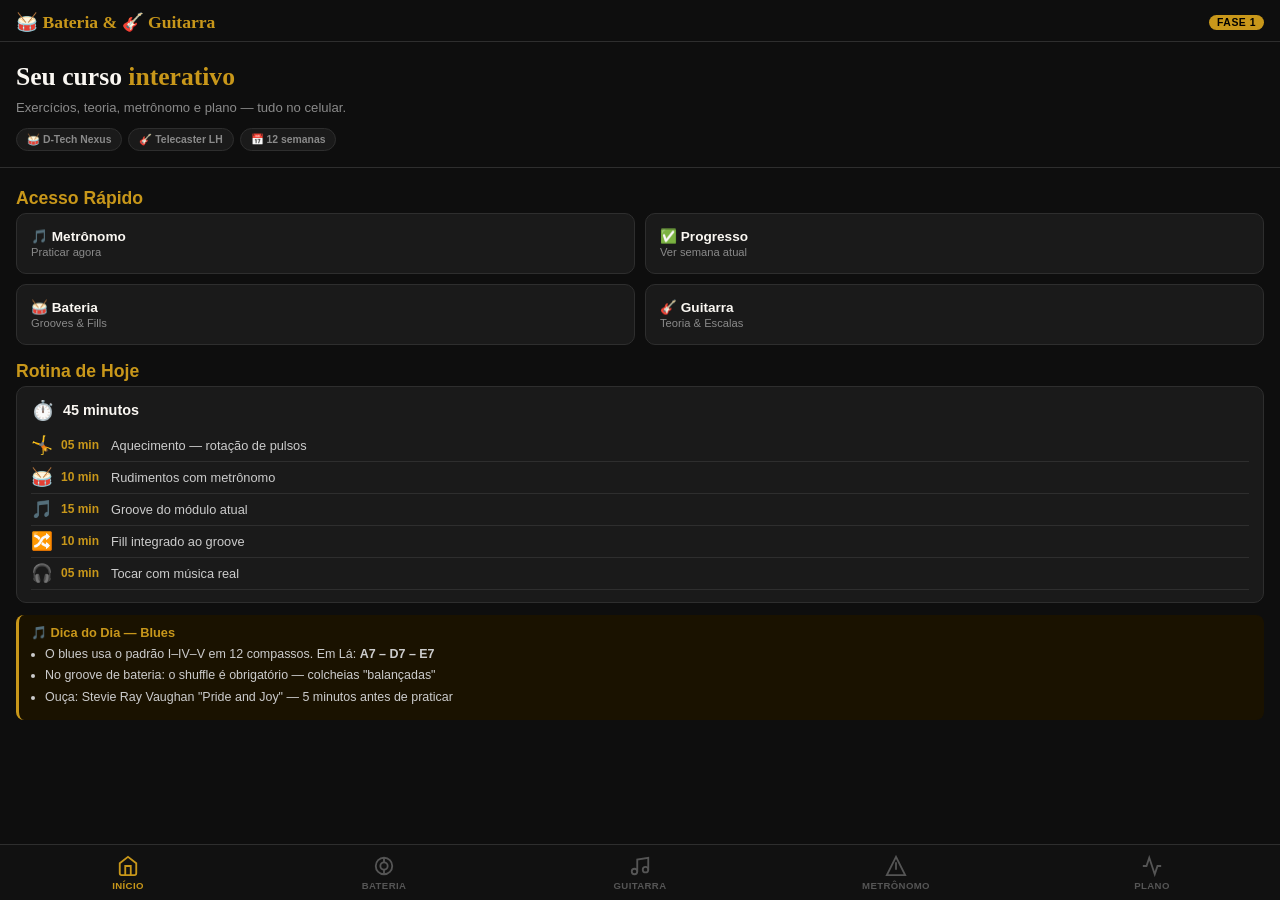
==== index.html @ 95c01870 "Update fmt.Println message from 'Hello' to 'Goodbye'" ====
<!DOCTYPE html>
<html lang="pt-BR">
<head>
<meta charset="UTF-8">
<meta name="viewport" content="width=device-width, initial-scale=1.0, maximum-scale=1.0">
<meta name="apple-mobile-web-app-capable" content="yes">
<meta name="apple-mobile-web-app-status-bar-style" content="black">
<title>Bateria & Guitarra — Curso Interativo</title>
<style>
/* ── TOKENS ── */
:root {
  --bg: #0E0E0E;
  --surface: #1A1A1A;
  --surface2: #242424;
  --border: #2E2E2E;
  --gold: #C8971A;
  --gold2: #F0C040;
  --red: #C0392B;
  --slate: #4A90D9;
  --cream: #FAF7F2;
  --gray: #8A8A8A;
  --lgray: #555;
  --white: #FFFFFF;
  --font-display: 'Georgia', 'Times New Roman', serif;
  --font-body: -apple-system, 'Helvetica Neue', sans-serif;
  --radius: 10px;
  --tab-height: 56px;
}

/* ── RESET ── */
*, *::before, *::after { box-sizing: border-box; margin: 0; padding: 0; }
html { font-size: 16px; -webkit-text-size-adjust: 100%; }
body {
  background: var(--bg);
  color: var(--cream);
  font-family: var(--font-body);
  min-height: 100vh;
  padding-bottom: calc(var(--tab-height) + env(safe-area-inset-bottom));
  overflow-x: hidden;
}

/* ── HEADER ── */
.app-header {
  position: sticky; top: 0; z-index: 100;
  background: var(--bg);
  border-bottom: 1px solid var(--border);
  padding: 12px 16px 8px;
  display: flex; align-items: center; gap: 10px;
}
.app-header h1 {
  font-family: var(--font-display);
  font-size: 1.1rem; font-weight: 700;
  color: var(--gold);
  flex: 1;
}
.app-header .phase-badge {
  font-size: 0.65rem; font-weight: 700;
  background: var(--gold); color: #000;
  padding: 2px 8px; border-radius: 20px;
  text-transform: uppercase; letter-spacing: 0.05em;
}

/* ── BOTTOM NAV ── */
.bottom-nav {
  position: fixed; bottom: 0; left: 0; right: 0; z-index: 200;
  height: calc(var(--tab-height) + env(safe-area-inset-bottom));
  background: #111;
  border-top: 1px solid var(--border);
  display: flex;
  padding-bottom: env(safe-area-inset-bottom);
}
.nav-tab {
  flex: 1; display: flex; flex-direction: column;
  align-items: center; justify-content: center; gap: 3px;
  background: none; border: none; color: var(--lgray);
  font-size: 0.6rem; font-weight: 600; text-transform: uppercase;
  letter-spacing: 0.04em; cursor: pointer;
  transition: color 0.2s;
  -webkit-tap-highlight-color: transparent;
}
.nav-tab.active { color: var(--gold); }
.nav-tab svg { width: 22px; height: 22px; }

/* ── PAGES ── */
.page { display: none; padding: 0 0 16px; }
.page.active { display: block; }

/* ── SECTION ── */
.section { padding: 16px 16px 0; }
.section + .section { padding-top: 0; }

/* ── MODULE CARD ── */
.module-card {
  background: var(--surface);
  border: 1px solid var(--border);
  border-radius: var(--radius);
  margin: 12px 16px 0;
  overflow: hidden;
}
.module-header {
  display: flex; align-items: center; gap: 10px;
  padding: 12px 14px;
  cursor: pointer;
  -webkit-tap-highlight-color: transparent;
  user-select: none;
}
.module-header:active { background: var(--surface2); }
.module-num {
  width: 28px; height: 28px; border-radius: 50%;
  background: var(--gold); color: #000;
  font-weight: 800; font-size: 0.8rem;
  display: flex; align-items: center; justify-content: center;
  flex-shrink: 0;
}
.module-title { flex: 1; font-size: 0.9rem; font-weight: 600; }
.module-sub { font-size: 0.7rem; color: var(--gray); margin-top: 1px; }
.chevron {
  color: var(--lgray); font-size: 1rem;
  transition: transform 0.25s; flex-shrink: 0;
}
.module-card.open .chevron { transform: rotate(90deg); }
.module-body {
  display: none; padding: 0 14px 14px;
  border-top: 1px solid var(--border);
}
.module-card.open .module-body { display: block; }

/* ── PHASE BANNER ── */
.phase-banner {
  margin: 16px 16px 0;
  border-radius: var(--radius);
  padding: 10px 14px;
  display: flex; align-items: center; gap: 10px;
}
.phase-banner.gold { background: linear-gradient(135deg,#3A2800,#1A1200); border: 1px solid var(--gold); }
.phase-banner.slate { background: linear-gradient(135deg,#0A1A30,#050E1A); border: 1px solid var(--slate); }
.phase-banner.red { background: linear-gradient(135deg,#2A0800,#150400); border: 1px solid var(--red); }
.phase-banner .ph-num { font-family: var(--font-display); font-size: 2rem; font-weight: 700; line-height: 1; }
.phase-banner.gold .ph-num { color: var(--gold); }
.phase-banner.slate .ph-num { color: var(--slate); }
.phase-banner.red .ph-num { color: var(--red); }
.phase-banner .ph-info h3 { font-size: 0.9rem; font-weight: 700; margin-bottom: 2px; }
.phase-banner .ph-info p { font-size: 0.7rem; color: var(--gray); }

/* ── DRUM TAB ── */
.dtab-wrap {
  background: #FFFDF5;
  border: 1px solid #D4C080;
  border-radius: 8px;
  overflow-x: auto;
  margin: 10px 0;
  -webkit-overflow-scrolling: touch;
}
.dtab-title {
  font-size: 0.75rem; font-weight: 700; color: #1A1A1A;
  padding: 6px 8px 2px;
  border-bottom: 1px solid #E8D88A;
}
.dtab-bpm { font-weight: 400; color: #888; float: right; }
.dtab {
  display: table;
  min-width: 100%;
  border-collapse: collapse;
  padding: 4px 0;
}
.dtab-row {
  display: table-row;
}
.dtab-label {
  display: table-cell;
  font-size: 0.65rem; font-weight: 700; color: #2C3E50;
  padding: 0 6px;
  white-space: nowrap;
  vertical-align: middle;
  width: 32px;
}
.dtab-cells {
  display: table-cell;
  vertical-align: middle;
}
.dtab-cells-inner {
  display: flex;
}
.dtab-cell {
  width: 28px; height: 26px;
  display: flex; align-items: center; justify-content: center;
  font-size: 0.85rem;
  border-right: 1px solid #F0E8C0;
  flex-shrink: 0;
  position: relative;
}
.dtab-cell::after {
  content: '';
  position: absolute;
  top: 50%; left: 0; right: 0;
  height: 1px;
  background: #D8C878;
  pointer-events: none;
}
.dtab-cell.beat-start { border-right-color: #C8A840; }
.dtab-cell.bar-start { border-left: 2px solid #B89030; }
.sym-x { color: #1A1A1A; font-weight: 800; z-index: 1; position: relative; }
.sym-X { color: #C0392B; font-weight: 800; z-index: 1; position: relative; }
.sym-o { color: #C8971A; font-weight: 800; z-index: 1; position: relative; }
.sym-s { width: 14px; height: 14px; border-radius: 50%; background: #2C3E50; z-index: 1; position: relative; }
.sym-S { width: 14px; height: 14px; border-radius: 50%; background: #C0392B; z-index: 1; position: relative; }
.sym-b { width: 14px; height: 14px; border-radius: 50%; background: #1A1A1A; z-index: 1; position: relative; }
.sym-g { color: #999; font-size: 0.65rem; z-index: 1; position: relative; }
.sym-dot { color: #C8B880; font-size: 0.7rem; z-index: 1; position: relative; }
.sym-plus { color: #2C3E50; font-weight: 800; z-index: 1; position: relative; }
.dtab-beat-row {
  display: table-row;
}
.dtab-beat-label { display: table-cell; width: 32px; }
.dtab-beat-cells { display: table-cell; }
.dtab-beat-cells-inner { display: flex; }
.dtab-beat-cell {
  width: 28px; height: 16px;
  display: flex; align-items: center; justify-content: center;
  font-size: 0.55rem; color: #AAA; flex-shrink: 0;
}

/* ── MUSIC BOX ── */
.music-box {
  background: #111; border: 1px solid #333;
  border-radius: 8px; margin: 10px 0; overflow: hidden;
}
.music-box-header {
  background: var(--gold); color: #000;
  font-size: 0.7rem; font-weight: 800;
  padding: 5px 10px;
  text-transform: uppercase; letter-spacing: 0.05em;
}
.music-item {
  display: flex; align-items: center; gap: 8px;
  padding: 8px 10px;
  border-bottom: 1px solid #222;
}
.music-item:last-child { border-bottom: none; }
.music-note { font-size: 1rem; }
.music-info { flex: 1; }
.music-song { font-size: 0.8rem; font-weight: 700; color: var(--cream); }
.music-artist { font-size: 0.7rem; color: var(--gray); }
.music-tip { font-size: 0.65rem; color: var(--gold); margin-top: 1px; }

/* ── CALLOUT ── */
.callout {
  border-radius: 8px; margin: 10px 0;
  padding: 10px 12px;
  border-left: 3px solid;
}
.callout.gold { background: #1A1200; border-color: var(--gold); }
.callout.slate { background: #050E1A; border-color: var(--slate); }
.callout.red { background: #150400; border-color: var(--red); }
.callout-title { font-size: 0.8rem; font-weight: 700; margin-bottom: 6px; }
.callout.gold .callout-title { color: var(--gold); }
.callout.slate .callout-title { color: var(--slate); }
.callout.red .callout-title { color: var(--red); }
.callout ul { padding-left: 14px; }
.callout li { font-size: 0.78rem; color: #CCC; margin-bottom: 4px; line-height: 1.4; }

/* ── THEORY CARD ── */
.theory-card {
  background: var(--surface2);
  border: 1px solid var(--border);
  border-radius: 8px;
  padding: 12px;
  margin: 8px 0;
}
.theory-card h4 { font-size: 0.85rem; font-weight: 700; color: var(--gold); margin-bottom: 6px; }
.theory-card p, .theory-card li { font-size: 0.8rem; color: #CCC; line-height: 1.5; }
.theory-card ul { padding-left: 16px; }
.theory-card .formula {
  background: #0A0A0A; border: 1px solid var(--gold);
  border-radius: 6px; padding: 8px 12px;
  font-family: monospace; font-size: 0.85rem;
  color: var(--gold2); margin: 8px 0;
  letter-spacing: 0.05em;
}

/* ── CHROMATIC KEYBOARD ── */
.chromatic {
  display: flex; margin: 8px 0;
  overflow-x: auto;
  -webkit-overflow-scrolling: touch;
  gap: 2px;
  padding: 4px;
  background: #111; border-radius: 8px;
}
.key {
  min-width: 32px; height: 56px;
  border-radius: 4px; border: 1px solid #333;
  display: flex; flex-direction: column;
  align-items: center; justify-content: flex-end;
  padding-bottom: 4px;
  font-size: 0.6rem; font-weight: 700;
  flex-shrink: 0; cursor: pointer;
  transition: transform 0.1s;
  -webkit-tap-highlight-color: transparent;
}
.key:active { transform: scaleY(0.95); }
.key.natural { background: var(--cream); color: #222; }
.key.sharp { background: #1A1A1A; color: #CCC; height: 36px; }
.key.highlight { background: var(--gold) !important; color: #000 !important; }
.key.highlight2 { background: var(--slate) !important; color: white !important; }

/* ── INTERVAL GRID ── */
.interval-grid {
  display: grid; grid-template-columns: repeat(7, 1fr);
  gap: 3px; margin: 8px 0;
}
.interval-box {
  background: var(--surface2);
  border-radius: 6px; padding: 6px 4px;
  text-align: center;
  border: 1px solid var(--border);
}
.interval-box.root { background: var(--red); border-color: var(--red); }
.interval-box.important { border-color: var(--gold); }
.interval-name { font-size: 0.55rem; color: var(--gray); }
.interval-note { font-size: 0.9rem; font-weight: 800; color: var(--cream); }
.interval-box.root .interval-note, .interval-box.root .interval-name { color: white; }
.interval-st { font-size: 0.55rem; color: var(--gold); margin-top: 1px; }

/* ── PROGRESS TRACKER ── */
.progress-section {
  padding: 16px;
}
.week-card {
  background: var(--surface);
  border: 1px solid var(--border);
  border-radius: 8px;
  margin-bottom: 8px;
  overflow: hidden;
}
.week-header {
  display: flex; align-items: center; gap: 10px;
  padding: 10px 12px; cursor: pointer;
  -webkit-tap-highlight-color: transparent;
}
.week-header:active { background: var(--surface2); }
.week-num {
  width: 32px; height: 32px; border-radius: 50%;
  display: flex; align-items: center; justify-content: center;
  font-weight: 800; font-size: 0.85rem; flex-shrink: 0;
}
.week-num.done { background: #1A3A1A; color: #4CAF50; border: 2px solid #4CAF50; }
.week-num.current { background: var(--gold); color: #000; }
.week-num.future { background: var(--surface2); color: var(--gray); border: 2px solid var(--border); }
.week-info { flex: 1; }
.week-title { font-size: 0.85rem; font-weight: 600; }
.week-focus { font-size: 0.7rem; color: var(--gray); margin-top: 1px; }
.week-body {
  display: none; padding: 0 12px 12px;
  border-top: 1px solid var(--border);
}
.week-card.open .week-body { display: block; }
.week-body p { font-size: 0.8rem; color: #CCC; margin-top: 8px; line-height: 1.5; }
.checklist { margin-top: 8px; }
.check-item {
  display: flex; align-items: center; gap: 8px;
  padding: 6px 0;
  border-bottom: 1px solid var(--border);
  cursor: pointer;
  -webkit-tap-highlight-color: transparent;
}
.check-item:last-child { border-bottom: none; }
.check-box {
  width: 20px; height: 20px; border-radius: 4px;
  border: 2px solid var(--border);
  display: flex; align-items: center; justify-content: center;
  flex-shrink: 0; font-size: 0.8rem;
  transition: all 0.2s;
}
.check-item.checked .check-box { background: #4CAF50; border-color: #4CAF50; }
.check-label { font-size: 0.8rem; color: #CCC; flex: 1; }
.check-item.checked .check-label { text-decoration: line-through; color: var(--lgray); }

/* ── METRONOME ── */
.metronome {
  background: var(--surface);
  border: 1px solid var(--border);
  border-radius: var(--radius);
  margin: 12px 16px 0;
  padding: 16px;
}
.metro-display {
  text-align: center; margin-bottom: 16px;
}
.metro-bpm {
  font-family: var(--font-display);
  font-size: 4rem; font-weight: 700;
  color: var(--gold); line-height: 1;
}
.metro-label { font-size: 0.7rem; color: var(--gray); text-transform: uppercase; letter-spacing: 0.1em; }
.metro-beat-vis {
  display: flex; gap: 6px; justify-content: center; margin: 12px 0;
}
.beat-dot {
  width: 14px; height: 14px; border-radius: 50%;
  background: var(--surface2); border: 2px solid var(--border);
  transition: all 0.05s;
}
.beat-dot.active { background: var(--gold); border-color: var(--gold); transform: scale(1.3); }
.beat-dot.accent { background: var(--red); border-color: var(--red); }
.metro-controls {
  display: flex; align-items: center; gap: 10px;
}
.metro-btn {
  background: none; border: 2px solid var(--border);
  border-radius: 8px; padding: 10px 16px;
  color: var(--cream); font-size: 0.9rem; font-weight: 700;
  cursor: pointer; -webkit-tap-highlight-color: transparent;
  transition: all 0.15s;
}
.metro-btn:active { background: var(--surface2); }
.metro-btn.play { background: var(--gold); border-color: var(--gold); color: #000; flex: 1; }
.metro-btn.play.running { background: var(--red); border-color: var(--red); color: white; }
.metro-slider { flex: 1; -webkit-appearance: none; appearance: none; height: 4px; border-radius: 2px; background: var(--border); outline: none; }
.metro-slider::-webkit-slider-thumb { -webkit-appearance: none; width: 20px; height: 20px; border-radius: 50%; background: var(--gold); cursor: pointer; }
.metro-sig { display: flex; gap: 6px; margin-top: 10px; flex-wrap: wrap; }
.metro-sig button {
  flex: 1; min-width: 60px;
  background: var(--surface2); border: 1px solid var(--border);
  border-radius: 6px; padding: 6px; color: var(--cream);
  font-size: 0.75rem; font-weight: 700; cursor: pointer;
  -webkit-tap-highlight-color: transparent;
}
.metro-sig button.active { background: var(--gold); color: #000; border-color: var(--gold); }

/* ── FRETBOARD ── */
.fretboard-wrap {
  overflow-x: auto;
  background: #FFFDF5;
  border-radius: 8px;
  margin: 8px 0;
  padding: 8px 0;
  -webkit-overflow-scrolling: touch;
}
.fretboard {
  display: grid;
  grid-template-columns: 28px repeat(13, 38px);
  grid-template-rows: repeat(6, 32px);
  min-width: fit-content;
  padding: 0 8px;
  position: relative;
}
.fb-label {
  font-size: 0.7rem; font-weight: 800; color: #8B6914;
  display: flex; align-items: center; justify-content: flex-end;
  padding-right: 6px;
}
.fb-cell {
  position: relative;
  display: flex; align-items: center; justify-content: center;
  border-right: 1px solid #C0A050;
}
.fb-cell::after {
  content: '';
  position: absolute;
  top: 50%; left: 0; right: 0; height: 1px;
  background: #C8A060;
}
.fb-cell:last-child { border-right: 2px solid #8B6914; }
.fb-note {
  width: 24px; height: 24px; border-radius: 50%;
  display: flex; align-items: center; justify-content: center;
  font-size: 0.65rem; font-weight: 800;
  z-index: 1; position: relative;
  cursor: pointer; -webkit-tap-highlight-color: transparent;
}
.fb-note.root { background: #C0392B; color: white; }
.fb-note.scale { background: #2E7D32; color: white; }
.fb-note.scale2 { background: #4A90D9; color: white; }
.fb-note.blues { background: #8B4513; color: white; }
.fb-nut { border-left: 4px solid #5C3A00; }
.fb-fret-num {
  font-size: 0.6rem; color: #8B6914;
  display: flex; align-items: flex-start; justify-content: center;
  padding-top: 2px;
}
.inlay {
  position: absolute; width: 8px; height: 8px;
  border-radius: 50%; background: #E8D080;
  top: 50%; left: 50%; transform: translate(-50%, -50%);
  z-index: 0;
}

/* ── SCALE SELECTOR ── */
.scale-selector {
  display: flex; gap: 6px; flex-wrap: wrap; margin: 8px 0;
}
.scale-btn {
  background: var(--surface2); border: 1px solid var(--border);
  border-radius: 20px; padding: 5px 12px;
  font-size: 0.75rem; color: var(--cream); cursor: pointer;
  -webkit-tap-highlight-color: transparent;
  transition: all 0.15s;
}
.scale-btn.active { background: var(--gold); border-color: var(--gold); color: #000; font-weight: 700; }

/* ── TYPOGRAPHY ── */
h2 { font-size: 1.1rem; font-weight: 700; color: var(--gold); padding: 16px 16px 4px; }
h3 { font-size: 0.95rem; font-weight: 700; color: var(--cream); margin: 12px 0 6px; }
p { font-size: 0.82rem; color: #CCC; line-height: 1.5; margin: 6px 0; }
.tag {
  display: inline-block;
  font-size: 0.6rem; font-weight: 700; text-transform: uppercase;
  padding: 2px 7px; border-radius: 20px; margin: 2px 2px 2px 0;
}
.tag-gold { background: #2A1E00; color: var(--gold); border: 1px solid var(--gold); }
.tag-slate { background: #05101A; color: var(--slate); border: 1px solid var(--slate); }
.tag-red { background: #150400; color: var(--red); border: 1px solid var(--red); }

/* ── BAT INNER TABS ── */
.bat-section { padding-bottom: 8px; }
.bat-tab { -webkit-tap-highlight-color: transparent; transition: color 0.15s, border-color 0.15s; }
.bat-tab:active { opacity: 0.7; }
/* ── SCROLL HINT ── */
.scroll-hint { font-size: 0.65rem; color: var(--lgray); padding: 4px 0 0; text-align: right; }

/* ── HERO ── */
.hero {
  padding: 20px 16px 16px;
  border-bottom: 1px solid var(--border);
  margin-bottom: 4px;
}
.hero h2 {
  font-family: var(--font-display);
  font-size: 1.6rem; padding: 0; margin-bottom: 4px;
  color: var(--cream);
}
.hero h2 span { color: var(--gold); }
.hero p { font-size: 0.82rem; color: var(--gray); }
.hero-badges { display: flex; gap: 6px; margin-top: 10px; flex-wrap: wrap; }
.hero-badge {
  font-size: 0.65rem; font-weight: 700;
  padding: 4px 10px; border-radius: 20px;
  background: var(--surface); border: 1px solid var(--border);
  color: var(--gray);
}

/* ── DIVIDER ── */
.divider {
  border: none; border-top: 1px solid var(--border);
  margin: 14px 0;
}
</style>
</head>
<body>

<!-- ══════════════ HEADER ══════════════ -->
<header class="app-header">
  <h1>🥁 Bateria & 🎸 Guitarra</h1>
  <span class="phase-badge" id="currentPhase">Fase 1</span>
</header>

<!-- ══════════════ PAGES ══════════════ -->

<!-- ── PAGE: HOME ── -->
<div class="page active" id="page-home">
  <div class="hero">
    <h2>Seu curso <span>interativo</span></h2>
    <p>Exercícios, teoria, metrônomo e plano — tudo no celular.</p>
    <div class="hero-badges">
      <span class="hero-badge">🥁 D-Tech Nexus</span>
      <span class="hero-badge">🎸 Telecaster LH</span>
      <span class="hero-badge">📅 12 semanas</span>
    </div>
  </div>

  <!-- Quick access -->
  <h2>Acesso Rápido</h2>
  <div style="display:grid; grid-template-columns:1fr 1fr; gap:10px; padding:0 16px;">
    <button onclick="goToTab('metronomo')" style="background:var(--surface);border:1px solid var(--border);border-radius:var(--radius);padding:14px;color:var(--cream);font-size:0.85rem;font-weight:700;cursor:pointer;text-align:left;">
      🎵 Metrônomo<br><span style="font-size:0.7rem;color:var(--gray);font-weight:400;">Praticar agora</span>
    </button>
    <button onclick="goToTab('progresso')" style="background:var(--surface);border:1px solid var(--border);border-radius:var(--radius);padding:14px;color:var(--cream);font-size:0.85rem;font-weight:700;cursor:pointer;text-align:left;">
      ✅ Progresso<br><span style="font-size:0.7rem;color:var(--gray);font-weight:400;">Ver semana atual</span>
    </button>
    <button onclick="goToTab('bateria')" style="background:var(--surface);border:1px solid var(--border);border-radius:var(--radius);padding:14px;color:var(--cream);font-size:0.85rem;font-weight:700;cursor:pointer;text-align:left;">
      🥁 Bateria<br><span style="font-size:0.7rem;color:var(--gray);font-weight:400;">Grooves & Fills</span>
    </button>
    <button onclick="goToTab('guitarra')" style="background:var(--surface);border:1px solid var(--border);border-radius:var(--radius);padding:14px;color:var(--cream);font-size:0.85rem;font-weight:700;cursor:pointer;text-align:left;">
      🎸 Guitarra<br><span style="font-size:0.7rem;color:var(--gray);font-weight:400;">Teoria & Escalas</span>
    </button>
  </div>

  <!-- Rotina diária -->
  <h2>Rotina de Hoje</h2>
  <div class="module-card" style="margin:0 16px 8px;">
    <div style="padding:12px 14px;">
      <div style="display:flex;gap:8px;align-items:center;margin-bottom:8px;">
        <span style="font-size:1.2rem;">⏱️</span>
        <span style="font-size:0.9rem;font-weight:700;">45 minutos</span>
      </div>
      <div id="routineItems"></div>
    </div>
  </div>

  <!-- Blues tip -->
  <div class="callout gold" style="margin:12px 16px 0;">
    <div class="callout-title">🎵 Dica do Dia — Blues</div>
    <ul>
      <li>O blues usa o padrão I–IV–V em 12 compassos. Em Lá: <strong>A7 – D7 – E7</strong></li>
      <li>No groove de bateria: o shuffle é obrigatório — colcheias "balançadas"</li>
      <li>Ouça: Stevie Ray Vaughan "Pride and Joy" — 5 minutos antes de praticar</li>
    </ul>
  </div>
</div>

<!-- ── PAGE: BATERIA ── -->
<div class="page" id="page-bateria">

  <!-- Inner tab bar -->
  <div id="bat-tabs" style="display:flex;overflow-x:auto;background:#111;border-bottom:1px solid var(--border);position:sticky;top:49px;z-index:90;-webkit-overflow-scrolling:touch;">
    <button class="bat-tab" onclick="showBatTab('bat-teoria')" id="btab-teoria" style="flex-shrink:0;padding:10px 14px;background:none;border:none;border-bottom:2px solid transparent;color:var(--gray);font-size:0.75rem;font-weight:700;white-space:nowrap;cursor:pointer;">📖 TEORIA</button>
    <button class="bat-tab active" onclick="showBatTab('bat-fase1')" id="btab-fase1" style="flex-shrink:0;padding:10px 14px;background:none;border:none;border-bottom:2px solid var(--gold);color:var(--gold);font-size:0.75rem;font-weight:700;white-space:nowrap;cursor:pointer;">🟡 FASE 1</button>
    <button class="bat-tab" onclick="showBatTab('bat-fase2')" id="btab-fase2" style="flex-shrink:0;padding:10px 14px;background:none;border:none;border-bottom:2px solid transparent;color:var(--gray);font-size:0.75rem;font-weight:700;white-space:nowrap;cursor:pointer;">🔵 FASE 2</button>
    <button class="bat-tab" onclick="showBatTab('bat-fase3')" id="btab-fase3" style="flex-shrink:0;padding:10px 14px;background:none;border:none;border-bottom:2px solid transparent;color:var(--gray);font-size:0.75rem;font-weight:700;white-space:nowrap;cursor:pointer;">🔴 FASE 3</button>
    <button class="bat-tab" onclick="showBatTab('bat-rudimentos')" id="btab-rudimentos" style="flex-shrink:0;padding:10px 14px;background:none;border:none;border-bottom:2px solid transparent;color:var(--gray);font-size:0.75rem;font-weight:700;white-space:nowrap;cursor:pointer;">✊ RUDIMENTOS</button>
    <button class="bat-tab" onclick="showBatTab('bat-fills')" id="btab-fills" style="flex-shrink:0;padding:10px 14px;background:none;border:none;border-bottom:2px solid transparent;color:var(--gray);font-size:0.75rem;font-weight:700;white-space:nowrap;cursor:pointer;">🔀 FILLS</button>
    <button class="bat-tab" onclick="showBatTab('bat-blues')" id="btab-blues" style="flex-shrink:0;padding:10px 14px;background:none;border:none;border-bottom:2px solid transparent;color:var(--gray);font-size:0.75rem;font-weight:700;white-space:nowrap;cursor:pointer;">🎸 BLUES</button>
  </div>

  <!-- ═══ FASE 1 ═══ -->
  <div id="bat-fase1" class="bat-section">
    <div class="phase-banner gold" style="margin-top:12px;">
      <div class="ph-num">1</div>
      <div class="ph-info">
        <h3>FASE 1 — Iniciante</h3>
        <p>Semanas 1–4 · Rock, Pop Rock, Coordenação básica</p>
      </div>
    </div>

    <!-- G01 -->
    <div class="module-card">
      <div class="module-header" onclick="toggleModule(this)">
        <div class="module-num">G1</div>
        <div><div class="module-title">Rock Básico — O Ponto de Partida</div><div class="module-sub">HH constante · caixa 2 e 4 · bumbo 1 e 3</div></div>
        <div class="chevron">›</div>
      </div>
      <div class="module-body">
        <p>O groove mais tocado no mundo. Aprenda nesta ordem: ① só HH → ② HH + SN → ③ adicione BD.</p>
        <div id="tab-g01"></div>
        <div class="music-box">
          <div class="music-box-header">🎵 TOQUE COM ESTAS MÚSICAS — Groove 01</div>
          <div class="music-item"><span class="music-note">♪</span><div class="music-info"><div class="music-song">Back in Black</div><div class="music-artist">AC/DC</div><div class="music-tip">Rock direto, 94 BPM — perfeito para começar</div></div></div>
          <div class="music-item"><span class="music-note">♪</span><div class="music-info"><div class="music-song">We Will Rock You</div><div class="music-artist">Queen</div><div class="music-tip">Bumbo + caixa bem marcados, lento</div></div></div>
          <div class="music-item"><span class="music-note">♪</span><div class="music-info"><div class="music-song">Learn to Fly</div><div class="music-artist">Foo Fighters</div><div class="music-tip">Pop rock limpo, 109 BPM</div></div></div>
          <div class="music-item"><span class="music-note">♪</span><div class="music-info"><div class="music-song">Wonderwall</div><div class="music-artist">Oasis</div><div class="music-tip">HH constante, groove simples e claro</div></div></div>
        </div>
      </div>
    </div>

    <!-- G02 -->
    <div class="module-card">
      <div class="module-header" onclick="toggleModule(this)">
        <div class="module-num">G2</div>
        <div><div class="module-title">Bumbo Antecipado — "+2"</div><div class="module-sub">Bumbo extra na 4ª colcheia</div></div>
        <div class="chevron">›</div>
      </div>
      <div class="module-body">
        <p>Variação do G01: bumbo no <strong>'+' do 2</strong> (4ª colcheia). Cria energia e movimento. Sente como "1 - - <em>e</em>-2 - - 3".</p>
        <div id="tab-g02"></div>
        <div class="music-box">
          <div class="music-box-header">🎵 MÚSICAS — Bumbo Antecipado</div>
          <div class="music-item"><span class="music-note">♪</span><div class="music-info"><div class="music-song">Come As You Are</div><div class="music-artist">Nirvana</div><div class="music-tip">Bumbo duplo suave, 120 BPM</div></div></div>
          <div class="music-item"><span class="music-note">♪</span><div class="music-info"><div class="music-song">Should I Stay or Should I Go</div><div class="music-artist">The Clash</div><div class="music-tip">Groove animado com bumbo dinâmico</div></div></div>
        </div>
      </div>
    </div>

    <!-- G03 -->
    <div class="module-card">
      <div class="module-header" onclick="toggleModule(this)">
        <div class="module-num">G3</div>
        <div><div class="module-title">Hi-Hat Aberto</div><div class="module-sub">Textura e respiração no groove</div></div>
        <div class="chevron">›</div>
      </div>
      <div class="module-body">
        <p>Hi-hat aberto (○) no '+2'. Levante o pé esq. levemente — o prato "respira". Fecha naturalmente no próximo toque.</p>
        <div id="tab-g03"></div>
        <div class="music-box">
          <div class="music-box-header">🎵 MÚSICAS — HH Aberto</div>
          <div class="music-item"><span class="music-note">♪</span><div class="music-info"><div class="music-song">Roxanne</div><div class="music-artist">The Police</div><div class="music-tip">HH aberto característico no refrão</div></div></div>
          <div class="music-item"><span class="music-note">♪</span><div class="music-info"><div class="music-song">Every Breath You Take</div><div class="music-artist">The Police</div><div class="music-tip">Groove pop limpo com variações de HH</div></div></div>
        </div>
      </div>
    </div>

    <!-- G04 Half-time -->
    <div class="module-card">
      <div class="module-header" onclick="toggleModule(this)">
        <div class="module-num">G4</div>
        <div><div class="module-title">Half-Time Feel</div><div class="music-sub">Caixa só no tempo 3 — câmera lenta</div></div>
        <div class="chevron">›</div>
      </div>
      <div class="module-body">
        <p>A caixa vai <strong>apenas no tempo 3</strong>. Cria sensação de que a música está mais lenta. Muito usada em baladas, rock alternativo e hip-hop.</p>
        <div id="tab-g04"></div>
        <div class="music-box">
          <div class="music-box-header">🎵 MÚSICAS — Half-Time</div>
          <div class="music-item"><span class="music-note">♪</span><div class="music-info"><div class="music-song">In the Air Tonight</div><div class="music-artist">Phil Collins</div><div class="music-tip">Half-time icônico — a entrada da caixa</div></div></div>
          <div class="music-item"><span class="music-note">♪</span><div class="music-info"><div class="music-song">When the Levee Breaks</div><div class="music-artist">Led Zeppelin</div><div class="music-tip">Half-time pesado e grave</div></div></div>
          <div class="music-item"><span class="music-note">♪</span><div class="music-info"><div class="music-song">Creep</div><div class="music-artist">Radiohead</div><div class="music-tip">Verso em half-time, refrão explode</div></div></div>
        </div>
      </div>
    </div>

    <!-- G05 Pop Rock -->
    <div class="module-card">
      <div class="module-header" onclick="toggleModule(this)">
        <div class="module-num">G5</div>
        <div><div class="module-title">Pop Rock — Semicolcheias no HH</div><div class="module-sub">16 notas no hi-hat</div></div>
        <div class="chevron">›</div>
      </div>
      <div class="module-body">
        <p>16 semicolcheias no HH (↓↑ alternado). Dobra a densidade do groove. Exige alternate picking no pulso — foque na uniformidade.</p>
        <div id="tab-g05"></div>
        <div class="music-box">
          <div class="music-box-header">🎵 MÚSICAS — HH Semicolcheias</div>
          <div class="music-item"><span class="music-note">♪</span><div class="music-info"><div class="music-song">Everlong</div><div class="music-artist">Foo Fighters</div><div class="music-tip">16th HH claro, 158 BPM — comece em 80</div></div></div>
          <div class="music-item"><span class="music-note">♪</span><div class="music-info"><div class="music-song">Mr. Brightside</div><div class="music-artist">The Killers</div><div class="music-tip">Pop rock energético, groove limpo</div></div></div>
          <div class="music-item"><span class="music-note">♪</span><div class="music-info"><div class="music-song">Yellow</div><div class="music-artist">Coldplay</div><div class="music-tip">HH denso, balada pop rock</div></div></div>
        </div>
        <div class="callout gold">
          <div class="callout-title">✅ Meta da Fase 1</div>
          <ul>
            <li>G01 a 100 BPM estável por 2 minutos = pronto para Fase 2</li>
            <li>G04 (half-time) e G05 (16th HH) como variações de apoio</li>
            <li>Toque com música real desde a semana 3</li>
          </ul>
        </div>
      </div>
    </div>
  </div>

  <!-- ═══ FASE 2 ═══ -->
  <div id="bat-fase2" class="bat-section" style="display:none;">
    <div class="phase-banner slate" style="margin-top:12px;">
      <div class="ph-num">2</div>
      <div class="ph-info">
        <h3>FASE 2 — Desenvolvendo</h3>
        <p>Semanas 5–8 · Variações, dinâmica, estilos</p>
      </div>
    </div>

    <!-- G06 Dinamica -->
    <div class="module-card">
      <div class="module-header" onclick="toggleModule(this)">
        <div class="module-num" style="background:var(--slate);">G6</div>
        <div><div class="module-title">Dinâmica — Forte e Piano</div><div class="module-sub">Controle de volume no groove</div></div>
        <div class="chevron">›</div>
      </div>
      <div class="module-body">
        <p>Alterne <strong>forte</strong> (maiúsculo) e <strong>piano</strong> (minúsculo) a cada 2 compassos. Fundamental para musicalidade — sem dinâmica o groove soa robótico.</p>
        <div id="tab-g06"></div>
        <div class="callout slate">
          <div class="callout-title">Como Praticar Dinâmica</div>
          <ul>
            <li>2 compassos forte → 2 compassos suave, alternando continuamente</li>
            <li>A diferença de volume deve ser clara — exagere no início</li>
            <li>Depois: crescendo gradual de piano até forte em 4 compassos</li>
          </ul>
        </div>
      </div>
    </div>

    <!-- G07 Rock pesado -->
    <div class="module-card">
      <div class="module-header" onclick="toggleModule(this)">
        <div class="module-num" style="background:var(--slate);">G7</div>
        <div><div class="module-title">Rock Pesado — Bumbo Duplo</div><div class="module-sub">Hard rock e metal básico</div></div>
        <div class="chevron">›</div>
      </div>
      <div class="module-body">
        <p>Bumbo mais intenso com padrão duplo. Caixa com rim shot (S = mais estalo). Comum em hard rock e metal.</p>
        <div id="tab-g07"></div>
        <div class="music-box">
          <div class="music-box-header">🎵 MÚSICAS — Rock Pesado</div>
          <div class="music-item"><span class="music-note">♪</span><div class="music-info"><div class="music-song">Highway to Hell</div><div class="music-artist">AC/DC</div><div class="music-tip">Rock duro limpo, 116 BPM</div></div></div>
          <div class="music-item"><span class="music-note">♪</span><div class="music-info"><div class="music-song">Enter Sandman</div><div class="music-artist">Metallica</div><div class="music-tip">Intro com groove pesado característico</div></div></div>
          <div class="music-item"><span class="music-note">♪</span><div class="music-info"><div class="music-song">Smells Like Teen Spirit</div><div class="music-artist">Nirvana</div><div class="music-tip">Dinâmica extrema: verso suave, refrão explode</div></div></div>
        </div>
      </div>
    </div>

    <!-- G08 Pop -->
    <div class="module-card">
      <div class="module-header" onclick="toggleModule(this)">
        <div class="module-num" style="background:var(--slate);">G8</div>
        <div><div class="module-title">Pop Moderno — Groove Limpo</div><div class="module-sub">Precisão e estabilidade</div></div>
        <div class="chevron">›</div>
      </div>
      <div class="module-body">
        <p>O pop exige groove <strong>preciso e consistente</strong>. Menos improvisação, mais constância. Bumbo em semicolcheias no tempo 1, caixa sólida nos tempos 2 e 4.</p>
        <div id="tab-g08"></div>
        <div class="music-box">
          <div class="music-box-header">🎵 MÚSICAS — Pop Moderno</div>
          <div class="music-item"><span class="music-note">♪</span><div class="music-info"><div class="music-song">Shape of You</div><div class="music-artist">Ed Sheeran</div><div class="music-tip">Groove pop limpo e preciso</div></div></div>
          <div class="music-item"><span class="music-note">♪</span><div class="music-info"><div class="music-song">Uptown Funk</div><div class="music-artist">Mark Ronson ft. Bruno Mars</div><div class="music-tip">Funk-pop, bumbo e caixa muito marcados</div></div></div>
          <div class="music-item"><span class="music-note">♪</span><div class="music-info"><div class="music-song">Levitating</div><div class="music-artist">Dua Lipa</div><div class="music-tip">Pop dançante com groove disco-funk</div></div></div>
          <div class="music-item"><span class="music-note">♪</span><div class="music-info"><div class="music-song">Blinding Lights</div><div class="music-artist">The Weeknd</div><div class="music-tip">Synth-pop com groove direto</div></div></div>
        </div>
      </div>
    </div>

    <!-- G09 Reggae -->
    <div class="module-card">
      <div class="module-header" onclick="toggleModule(this)">
        <div class="module-num" style="background:var(--slate);">G9</div>
        <div><div class="module-title">Reggae — Contratempos</div><div class="module-sub">Ênfase nos contratempos, bumbo simples</div></div>
        <div class="chevron">›</div>
      </div>
      <div class="module-body">
        <p>O reggae é o <strong>oposto do rock</strong>: ênfase nos contratempos ('+' dos tempos pares). Bumbo muito simples, HH aberto nos tempos 2 e 4. Sensação de balanço.</p>
        <div id="tab-g09"></div>
        <div class="music-box">
          <div class="music-box-header">🎵 MÚSICAS — Reggae</div>
          <div class="music-item"><span class="music-note">♪</span><div class="music-info"><div class="music-song">No Woman No Cry</div><div class="music-artist">Bob Marley</div><div class="music-tip">Reggae clássico, groove relaxado</div></div></div>
          <div class="music-item"><span class="music-note">♪</span><div class="music-info"><div class="music-song">Is This Love</div><div class="music-artist">Bob Marley</div><div class="music-tip">One-drop reggae — bumbo no tempo 3</div></div></div>
        </div>
      </div>
    </div>

    <!-- G10 Funk -->
    <div class="module-card">
      <div class="module-header" onclick="toggleModule(this)">
        <div class="module-num" style="background:var(--slate);">G10</div>
        <div><div class="module-title">Funk — Ghost Notes</div><div class="module-sub">16 semicolcheias com textura</div></div>
        <div class="chevron">›</div>
      </div>
      <div class="module-body">
        <p>Funk usa semicolcheias. As ghost notes (g) na caixa são quase inaudíveis — criam textura sem quebrar o groove. Precisão > velocidade no funk.</p>
        <div id="tab-g10"></div>
        <div class="music-box">
          <div class="music-box-header">🎵 MÚSICAS — Funk</div>
          <div class="music-item"><span class="music-note">♪</span><div class="music-info"><div class="music-song">Superstition</div><div class="music-artist">Stevie Wonder</div><div class="music-tip">Funk icônico — ghost notes claras</div></div></div>
          <div class="music-item"><span class="music-note">♪</span><div class="music-info"><div class="music-song">Give It Away</div><div class="music-artist">Red Hot Chili Peppers</div><div class="music-tip">Funk-rock, groove no limit</div></div></div>
          <div class="music-item"><span class="music-note">♪</span><div class="music-info"><div class="music-song">Sex Machine</div><div class="music-artist">James Brown</div><div class="music-tip">O groove de funk original, 92 BPM</div></div></div>
        </div>
        <div class="callout slate">
          <div class="callout-title">✅ Meta da Fase 2</div>
          <ul>
            <li>G01–G05 todos a 95+ BPM com segurança</li>
            <li>G06: controle visível de dinâmica (ouça a diferença)</li>
            <li>G10: ghost notes audíveis como textura, não como notas fortes</li>
          </ul>
        </div>
      </div>
    </div>
  </div>

  <!-- ═══ FASE 3 ═══ -->
  <div id="bat-fase3" class="bat-section" style="display:none;">
    <div class="phase-banner red" style="margin-top:12px;">
      <div class="ph-num">3</div>
      <div class="ph-info">
        <h3>FASE 3 — Intermediário</h3>
        <p>Semanas 9–12 · Independência, acentos, expressão</p>
      </div>
    </div>

    <!-- Independência -->
    <div class="module-card">
      <div class="module-header" onclick="toggleModule(this)">
        <div class="module-num" style="background:var(--red);">IND</div>
        <div><div class="module-title">Independência — 4 Membros</div><div class="module-sub">O maior desafio da bateria</div></div>
        <div class="chevron">›</div>
      </div>
      <div class="module-body">
        <p>Independência = cada membro com ritmo diferente ao mesmo tempo. O cérebro precisa criar "piloto automático" para cada membro — leva semanas. Comece devagar.</p>
        <div id="tab-ind01"></div>
        <div class="theory-card">
          <h4>Sequência de Aprendizado</h4>
          <div class="formula">
IND-01: só pés (BD no 1-3, HH pedal no 2-4)
IND-02: HH mão + BD
IND-03: HH + SN + BD (= Groove completo)
IND-04: adicione HH pedal nos tempos 2 e 4
IND-05: HH pedal em todas as colcheias
          </div>
        </div>
        <div class="callout red">
          <div class="callout-title">⚠️ Dica Neurológica</div>
          <ul>
            <li>15 min/dia de independência > 1h por semana — o cérebro consolida dormindo</li>
            <li>Se travar: reduza para 40 BPM. Se ainda travar: tire 1 membro</li>
            <li>Falar em voz alta enquanto toca ativa outras áreas cerebrais e acelera</li>
          </ul>
        </div>
      </div>
    </div>

    <!-- Ghost Notes avançadas -->
    <div class="module-card">
      <div class="module-header" onclick="toggleModule(this)">
        <div class="module-num" style="background:var(--red);">GN</div>
        <div><div class="module-title">Ghost Notes e Acentos</div><div class="module-sub">Dinâmica avançada na caixa</div></div>
        <div class="chevron">›</div>
      </div>
      <div class="module-body">
        <p>Ghost notes (g) são notas quase inaudíveis na caixa que criam textura. Acentos (S) são notas muito mais fortes que o normal. A combinação define o groove de funk e R&B.</p>
        <div id="tab-ghost"></div>
        <div class="music-box">
          <div class="music-box-header">🎵 GHOST NOTES E ACENTOS</div>
          <div class="music-item"><span class="music-note">♪</span><div class="music-info"><div class="music-song">Rosanna</div><div class="music-artist">Toto</div><div class="music-tip">Half-time shuffle — um dos grooves mais complexos do pop</div></div></div>
          <div class="music-item"><span class="music-note">♪</span><div class="music-info"><div class="music-song">Fool in the Rain</div><div class="music-artist">Led Zeppelin</div><div class="music-tip">Half-time shuffle com influência de samba</div></div></div>
          <div class="music-item"><span class="music-note">♪</span><div class="music-info"><div class="music-song">Billie Jean</div><div class="music-artist">Michael Jackson</div><div class="music-tip">Ghost notes na caixa muito evidentes</div></div></div>
        </div>
      </div>
    </div>

    <!-- Rock avançado -->
    <div class="module-card">
      <div class="module-header" onclick="toggleModule(this)">
        <div class="module-num" style="background:var(--red);">G11</div>
        <div><div class="module-title">Rock Avançado — Variações Completas</div><div class="module-sub">Combinando tudo</div></div>
        <div class="chevron">›</div>
      </div>
      <div class="module-body">
        <p>Groove de rock com bumbo sincopado, HH com variações de abertura e caixa com dinâmica. Combinação de todas as técnicas anteriores.</p>
        <div id="tab-g11"></div>
        <div class="music-box">
          <div class="music-box-header">🎵 ROCK AVANÇADO</div>
          <div class="music-item"><span class="music-note">♪</span><div class="music-info"><div class="music-song">Under the Bridge</div><div class="music-artist">RHCP</div><div class="music-tip">Rock com groove detalhado e dinâmica</div></div></div>
          <div class="music-item"><span class="music-note">♪</span><div class="music-info"><div class="music-song">Californication</div><div class="music-artist">RHCP</div><div class="music-tip">Groove intermediário bem construído</div></div></div>
          <div class="music-item"><span class="music-note">♪</span><div class="music-info"><div class="music-song">Best of You</div><div class="music-artist">Foo Fighters</div><div class="music-tip">Dinâmica extrema — de suave a explosivo</div></div></div>
          <div class="music-item"><span class="music-note">♪</span><div class="music-info"><div class="music-song">Seven Nation Army</div><div class="music-artist">The White Stripes</div><div class="music-tip">Groove minimalista mas poderoso</div></div></div>
        </div>
        <div class="callout red">
          <div class="callout-title">✅ Meta da Fase 3</div>
          <ul>
            <li>Toque G01 com HH pedal nos tempos 2 e 4 a 80 BPM</li>
            <li>Ghost notes audíveis como textura em G10</li>
            <li>Gravar vídeo e comparar com a semana 1 — você vai se surpreender</li>
          </ul>
        </div>
      </div>
    </div>
  </div>

  <!-- ═══ TEORIA ═══ -->
  <div id="bat-teoria" class="bat-section" style="display:none;">
    <h2 style="padding:16px 16px 4px;">Teoria para Bateria</h2>

    <!-- PULSO E TEMPO -->
    <div class="module-card">
      <div class="module-header" onclick="toggleModule(this)">
        <div class="module-num" style="background:var(--gold);color:#000;">T1</div>
        <div><div class="module-title">Pulso, Tempo e BPM</div><div class="module-sub">A base de toda a rítmica</div></div>
        <div class="chevron">›</div>
      </div>
      <div class="module-body">
        <div class="theory-card">
          <h4>O que é Pulso?</h4>
          <p>Pulso é a pulsação constante e regular que você sente numa música — o que faz você bater o pé automaticamente. É <strong>invariável</strong>: não acelera, não desacelera. Se mudar, a música acelerou ou desacelerou.</p>
        </div>
        <div class="theory-card">
          <h4>BPM — Batidas Por Minuto</h4>
          <p>Mede a velocidade do pulso. Exemplos reais:</p>
          <div class="formula">
40–60 BPM   → Balada lenta (Someone Like You - Adele)
70–90 BPM   → Rock médio (Come As You Are - Nirvana)
100–120 BPM → Rock animado (Back in Black - AC/DC)
130–150 BPM → Punk / Pop acelerado
170–200 BPM → Metal extremo</div>
        </div>
        <div class="theory-card">
          <h4>Tempo vs. Ritmo — a diferença</h4>
          <p><strong>Tempo</strong> = a velocidade constante do pulso (o metrônomo).<br>
          <strong>Ritmo</strong> = os padrões de sons e silêncios <em>sobre</em> esse pulso.<br>
          O bumbo e a caixa criam ritmo. O metrônomo define o tempo. Você precisa dos dois juntos.</p>
        </div>
        <div class="callout gold">
          <div class="callout-title">🎯 Exercício Prático</div>
          <ul>
            <li>Ligue o metrônomo em 60 BPM</li>
            <li>Bata palma <strong>junto</strong> com cada clique por 1 minuto</li>
            <li>Feche os olhos — você ainda consegue manter? Esse é o tempo interno</li>
            <li>Meta: sentir o pulso sem ouvir o metrônomo</li>
          </ul>
        </div>
      </div>
    </div>

    <!-- COMPASSO -->
    <div class="module-card">
      <div class="module-header" onclick="toggleModule(this)">
        <div class="module-num" style="background:var(--gold);color:#000;">T2</div>
        <div><div class="module-title">Compasso — Agrupando os Tempos</div><div class="module-sub">4/4, 3/4, 6/8 e outros</div></div>
        <div class="chevron">›</div>
      </div>
      <div class="module-body">
        <div class="theory-card">
          <h4>O que é Compasso?</h4>
          <p>Compasso é a forma como agrupamos os pulsos em grupos regulares. Em vez de contar infinitamente (1, 2, 3, 4, 5, 6, 7, 8...), reiniciamos após cada grupo: <strong>1-2-3-4 | 1-2-3-4</strong>. A barra vertical | separa os compassos.</p>
        </div>
        <div class="theory-card">
          <h4>Lendo a Fórmula de Compasso</h4>
          <div class="formula">    4      ← numerador: quantos tempos por compasso
   ───
    4      ← denominador: qual figura = 1 tempo
           (4 = semínima, 8 = colcheia, 2 = mínima)</div>
        </div>
        <div id="compasso-grid"></div>
        <div class="callout gold">
          <div class="callout-title">🎯 Como Identificar o Compasso de uma Música</div>
          <ul>
            <li>Ouça e bata palma no pulso</li>
            <li>Qual pulso soa mais <strong>forte</strong>? Esse é o tempo 1</li>
            <li>Conte até o próximo tempo 1 — quantos pulsos passaram?</li>
            <li>4 pulsos = 4/4 · 3 pulsos = 3/4 · 6 pulsos (em pares) = 6/8</li>
          </ul>
        </div>
      </div>
    </div>

    <!-- FIGURAS RÍTMICAS -->
    <div class="module-card">
      <div class="module-header" onclick="toggleModule(this)">
        <div class="module-num" style="background:var(--gold);color:#000;">T3</div>
        <div><div class="module-title">Figuras Rítmicas e Pausas</div><div class="module-sub">Duração de cada nota</div></div>
        <div class="chevron">›</div>
      </div>
      <div class="module-body">
        <div id="figuras-grid"></div>
        <div class="theory-card" style="margin-top:10px;">
          <h4>Pausas — o Silêncio também é Ritmo</h4>
          <p>Para cada figura existe uma pausa equivalente. O groove de funk é feito de pausas estratégicas tanto quanto de notas. "Não tocar" é uma decisão musical tão importante quanto tocar.</p>
          <div class="formula">
Pausa de semibreve   𝄻  = 4 tempos de silêncio
Pausa de mínima      𝄼  = 2 tempos
Pausa de semínima    𝄽  = 1 tempo
Pausa de colcheia    𝄾  = ½ tempo
Pausa de semicolcheia 𝄿 = ¼ tempo</div>
        </div>
        <div class="callout gold">
          <div class="callout-title">🎯 Exercício — Lendo Subdivisões</div>
          <ul>
            <li>60 BPM, compasso 4/4</li>
            <li>Conte em voz alta: <strong>"1 e 2 e 3 e 4 e"</strong> (colcheias)</li>
            <li>Toque bumbo no "1" e "3", caixa no "2" e "4"</li>
            <li>Agora conte: <strong>"1 e + a 2 e + a 3 e + a 4 e + a"</strong> (semicolcheias)</li>
          </ul>
        </div>
      </div>
    </div>

    <!-- SUBDIVISÕES -->
    <div class="module-card">
      <div class="module-header" onclick="toggleModule(this)">
        <div class="module-num" style="background:var(--gold);color:#000;">T4</div>
        <div><div class="module-title">Subdivisões — Dentro do Tempo</div><div class="module-sub">Colcheias, semicolcheias, tripletos</div></div>
        <div class="chevron">›</div>
      </div>
      <div class="module-body">
        <div id="subdiv-visual"></div>
        <div class="theory-card">
          <h4>Tripletos — a Base do Blues e do Shuffle</h4>
          <p>Em vez de dividir o tempo em 2 (colcheias) ou 4 (semicolcheias), os tripletos dividem em <strong>3</strong>. Cada tempo vira 3 partes iguais. Isso cria a sensação de "balanço" do blues e do jazz.</p>
          <div class="formula">
Binário (reto):   1 --- 2 --- 3 --- 4
                  ↓     ↓     ↓     ↓
Colcheias:        1  +  2  +  3  +  4  +

Ternário (swing): 1 --- 2 --- 3 --- 4
                  ↓           ↓
Tripleto:         1  la  li  2  la  li  3  la  li  4  la  li</div>
        </div>
        <div class="callout gold">
          <div class="callout-title">🎯 Sentindo o Tripleto</div>
          <ul>
            <li>Diga em voz alta repetidamente: <strong>"cho-co-la-te cho-co-la-te"</strong></li>
            <li>Cada sílaba = uma nota do tripleto</li>
            <li>Você toca nas sílabas "CHO" e "LA" de cada grupo</li>
            <li>Isso é exatamente o ritmo do shuffle de blues</li>
          </ul>
        </div>
      </div>
    </div>

    <!-- LEITURA DE PARTITURA -->
    <div class="module-card">
      <div class="module-header" onclick="toggleModule(this)">
        <div class="module-num" style="background:var(--gold);color:#000;">T5</div>
        <div><div class="module-title">Leitura de Partitura de Bateria</div><div class="module-sub">Pentagrama, clave e posições</div></div>
        <div class="chevron">›</div>
      </div>
      <div class="module-body">
        <div class="theory-card">
          <h4>O Pentagrama de Bateria</h4>
          <p>A bateria usa o pentagrama padrão (5 linhas) com a <strong>clave de percussão</strong> — duas barras verticais no início. Cada posição corresponde a uma peça:</p>
          <div class="formula">
Acima da linha 5  → Hi-Hat  (×)
Linha 5           → Crash   (×)
Espaço 4-5        → Ride    (×)
Linha 4           → Tom 1   (●)
Espaço 3-4        → Tom 2   (●)
Linha 3 (meio)    → Caixa/SN (●)
Espaço 2-3        → Floor Tom (●)
Abaixo da linha 1 → Bumbo/BD (●)</div>
        </div>
        <div class="theory-card">
          <h4>Lendo a Tablatura de Bateria</h4>
          <p>A tablatura é mais direta: cada linha = uma peça, lê-se da esquerda para a direita. Os símbolos que você verá:</p>
          <div id="legenda-tab-bat"></div>
        </div>
        <div class="callout gold">
          <div class="callout-title">🎯 Exercício de Leitura</div>
          <ul>
            <li>Olhe o G01 na aba Fase 1</li>
            <li>Leia em voz alta antes de tocar: "HH toca, HH toca, SN+HH, HH..."</li>
            <li>Depois toque a 60 BPM</li>
            <li>Sempre leia primeiro, toque depois — treina a leitura musical</li>
          </ul>
        </div>
      </div>
    </div>

    <!-- EXERCÍCIOS PRÁTICOS -->
    <div class="module-card">
      <div class="module-header" onclick="toggleModule(this)">
        <div class="module-num" style="background:var(--red);">T6</div>
        <div><div class="module-title">Exercícios Práticos de Teoria</div><div class="module-sub">Aplicando os conceitos</div></div>
        <div class="chevron">›</div>
      </div>
      <div class="module-body">
        <h3>Exercício 1 — Contagem em Voz Alta</h3>
        <p>Toque G01 contando em voz alta. Comece com semínimas, depois colcheias:</p>
        <div id="tab-ex-contagem"></div>
        <div class="theory-card">
          <h4>O que contar enquanto toca:</h4>
          <div class="formula">
Semínimas: "1 ... 2 ... 3 ... 4 ..."
Colcheias: "1  +  2  +  3  +  4  +"
Semicolch: "1 e + a 2 e + a 3 e + a 4 e + a"</div>
        </div>

        <h3 style="margin-top:12px;">Exercício 2 — Acentos no Compasso</h3>
        <p>Toque HH em colcheias e acente apenas o tempo 1 de cada compasso (mais forte). Depois acente 1 e 3. Depois 2 e 4:</p>
        <div id="tab-ex-acento"></div>

        <h3 style="margin-top:12px;">Exercício 3 — Troca de Compasso</h3>
        <p>4 compassos em 4/4, depois 4 compassos em 3/4 (3 tempos). Sente a diferença de sensação:</p>
        <div id="tab-ex-compasso"></div>

        <h3 style="margin-top:12px;">Exercício 4 — Silêncio Consciente</h3>
        <p>Toque G01 por 1 compasso, silêncio total por 1 compasso. Mantenha o tempo interno durante o silêncio:</p>
        <div id="tab-ex-silencio"></div>

        <div class="callout red">
          <div class="callout-title">⚠️ O Erro Mais Comum</div>
          <ul>
            <li>Acelerar nos fills e desacelerar depois — o tempo deve ser constante sempre</li>
            <li>Parar de contar quando fica difícil — é exatamente quando mais precisa contar</li>
            <li>Ignorar o metrônomo quando "soa bem" — o metrônomo é o árbitro, não o ouvido</li>
          </ul>
        </div>
      </div>
    </div>
  </div>

  <!-- ═══ RUDIMENTOS ═══ -->
  <div id="bat-rudimentos" class="bat-section" style="display:none;">
    <h2 style="padding:16px 16px 4px;">Rudimentos</h2>
    <p style="padding:0 16px 8px;font-size:0.82rem;color:var(--gray);">Os rudimentos são o vocabulário técnico da bateria. Pratique diariamente com metrônomo.</p>

    <div class="module-card">
      <div class="module-header" onclick="toggleModule(this)">
        <div class="module-num">R1</div>
        <div><div class="module-title">Single Stroke Roll</div><div class="module-sub">RLRL — base de tudo · 60→120 BPM</div></div>
        <div class="chevron">›</div>
      </div>
      <div class="module-body">
        <p>Alterne mão direita (R) e esquerda (L). Volume e posição iguais nas duas mãos. O mais fundamental.</p>
        <div id="tab-r1"></div>
      </div>
    </div>

    <div class="module-card">
      <div class="module-header" onclick="toggleModule(this)">
        <div class="module-num">R2</div>
        <div><div class="module-title">Double Stroke Roll</div><div class="module-sub">RRLL — o bounce é o segredo · 50→100 BPM</div></div>
        <div class="chevron">›</div>
      </div>
      <div class="module-body">
        <p>Dois toques por mão. O 2º toque vem do <strong>ricochete natural</strong> (bounce), não de força muscular. Bata e deixe a baqueta voltar.</p>
        <div id="tab-r2"></div>
      </div>
    </div>

    <div class="module-card">
      <div class="module-header" onclick="toggleModule(this)">
        <div class="module-num">R3</div>
        <div><div class="module-title">Single Paradiddle</div><div class="module-sub">RLRR LRLL · 60→110 BPM</div></div>
        <div class="chevron">›</div>
      </div>
      <div class="module-body">
        <p>RLRR LRLL. Alterna a mão que lidera. Acente sempre o primeiro toque de cada grupo (S = acento).</p>
        <div id="tab-r3"></div>
      </div>
    </div>

    <div class="module-card">
      <div class="module-header" onclick="toggleModule(this)">
        <div class="module-num">R4</div>
        <div><div class="module-title">Flam</div><div class="module-sub">Grace note + nota principal</div></div>
        <div class="chevron">›</div>
      </div>
      <div class="module-body">
        <p>Grace note levíssima imediatamente antes da nota principal. A baqueta da grace note começa baixa, a principal começa alta.</p>
        <div id="tab-r4"></div>
      </div>
    </div>

    <div class="module-card">
      <div class="module-header" onclick="toggleModule(this)">
        <div class="module-num">R5</div>
        <div><div class="module-title">Accent Tap — Dinâmica</div><div class="module-sub">Forte e piano alternados</div></div>
        <div class="chevron">›</div>
      </div>
      <div class="module-body">
        <p>Alterne toque forte (S = acento) e piano (x). Diferença de volume deve ser clara e consistente.</p>
        <div id="tab-r5"></div>
      </div>
    </div>

    <div class="callout gold" style="margin:12px 16px 0;">
      <div class="callout-title">⏱️ Rotina de Rudimentos — 10 min/dia</div>
      <ul>
        <li>R1: 3 min a 60 BPM → suba 5 até a qualidade cair</li>
        <li>R2: 3 min focando no bounce do 2º toque</li>
        <li>R3: 2 min com acentos claros no 1º toque</li>
        <li>R4 ou R5: 2 min livre</li>
      </ul>
    </div>
  </div>

  <!-- ═══ FILLS ═══ -->
  <div id="bat-fills" class="bat-section" style="display:none;">
    <h2 style="padding:16px 16px 4px;">Fills (Viradas)</h2>
    <p style="padding:0 16px 8px;font-size:0.82rem;color:var(--gray);">Fills preenchem o espaço entre seções. Sempre ocorrem no 4º compasso de uma frase de 4.</p>

    <div class="module-card">
      <div class="module-header" onclick="toggleModule(this)">
        <div class="module-num">F1</div>
        <div><div class="module-title">Descida nos Toms — 2 tempos</div><div class="module-sub">O fill mais clássico</div></div>
        <div class="chevron">›</div>
      </div>
      <div class="module-body">
        <p>Desça pelos toms nos tempos 3 e 4. Termine com crash no tempo 1 do próximo compasso.</p>
        <div id="tab-f01"></div>
      </div>
    </div>

    <div class="module-card">
      <div class="module-header" onclick="toggleModule(this)">
        <div class="module-num">F2</div>
        <div><div class="module-title">Semicolcheias na Caixa</div><div class="module-sub">8 notas rápidas nos tempos 3 e 4</div></div>
        <div class="chevron">›</div>
      </div>
      <div class="module-body">
        <p>8 semicolcheias na caixa nos tempos 3 e 4. O fill mais simples e eficaz para rock e pop.</p>
        <div id="tab-f02"></div>
      </div>
    </div>

    <div class="module-card">
      <div class="module-header" onclick="toggleModule(this)">
        <div class="module-num">F3</div>
        <div><div class="module-title">Compasso Completo de Toms</div><div class="module-sub">4 tempos percorrendo todos os tambores</div></div>
        <div class="chevron">›</div>
      </div>
      <div class="module-body">
        <p>Fill de 4 tempos completos — percorre SN, T1, T2 e FT em grupos de 2 semicolcheias cada.</p>
        <div id="tab-f03"></div>
      </div>
    </div>

    <div class="module-card">
      <div class="module-header" onclick="toggleModule(this)">
        <div class="module-num">F4</div>
        <div><div class="module-title">Fill de Rock Pesado</div><div class="module-sub">Bumbo + toms em semicolcheias</div></div>
        <div class="chevron">›</div>
      </div>
      <div class="module-body">
        <p>Combina toms com bumbo duplo. Muito usado em hard rock e metal para criar impacto antes do refrão.</p>
        <div id="tab-f04"></div>
        <div class="music-box">
          <div class="music-box-header">🎵 MÚSICAS COM FILLS CARACTERÍSTICOS</div>
          <div class="music-item"><span class="music-note">♪</span><div class="music-info"><div class="music-song">In the Air Tonight</div><div class="music-artist">Phil Collins</div><div class="music-tip">O fill de caixa mais famoso da história</div></div></div>
          <div class="music-item"><span class="music-note">♪</span><div class="music-info"><div class="music-song">Kashmir</div><div class="music-artist">Led Zeppelin</div><div class="music-tip">Fills de toms pesados e espaçados</div></div></div>
          <div class="music-item"><span class="music-note">♪</span><div class="music-info"><div class="music-song">Moby Dick</div><div class="music-artist">Led Zeppelin</div><div class="music-tip">Solo de bateria com todos os tipos de fill</div></div></div>
        </div>
      </div>
    </div>

    <div class="callout slate" style="margin:12px 16px 0;">
      <div class="callout-title">Como Integrar Fills no Groove</div>
      <ul>
        <li><strong>Fórmula:</strong> 3 compassos de groove + 1 fill — repita 10 vezes</li>
        <li>Crash no tempo 1 <em>após</em> o fill — marca a nova seção</li>
        <li>Conte internamente: "1-2-3-FILL" no compasso anterior</li>
        <li>O fill deve caber no tempo — nem antes, nem depois</li>
      </ul>
    </div>
  </div>

  <!-- ═══ BLUES ═══ -->
  <div id="bat-blues" class="bat-section" style="display:none;">
    <div class="phase-banner red" style="margin-top:12px;border-color:var(--gold);">
      <div class="ph-num" style="color:var(--gold);">🎸</div>
      <div class="ph-info">
        <h3>Módulo Blues</h3>
        <p>Shuffle · 12 compassos · Swing · Expressão</p>
      </div>
    </div>

    <div class="module-card">
      <div class="module-header" onclick="toggleModule(this)">
        <div class="module-num" style="background:var(--red);">B1</div>
        <div><div class="module-title">Teoria — O que é o Blues</div><div class="module-sub">Shuffle, 12-bar form, tripletos</div></div>
        <div class="chevron">›</div>
      </div>
      <div class="module-body">
        <p>O blues se baseia em 3 elementos: o <strong>shuffle rítmico</strong> (colcheias balançadas), o <strong>12-bar form</strong> e a <strong>dinâmica expressiva</strong>.</p>
        <div class="theory-card">
          <h4>Estrutura dos 12 Compassos (em Lá)</h4>
          <div class="formula">
C1–4:   A7  A7  A7  A7   (Tônica — 4 comp.)
C5–6:   D7  D7           (Subdominante — 2)
C7–8:   A7  A7           (Tônica — 2 comp.)
C9:     E7               (Dominante)
C10:    D7               (Subdominante)
C11–12: A7  E7           (Tônica + turnaround)
          </div>
          <p>Na bateria: toque 12 compassos de shuffle e recomeça. Repete várias vezes.</p>
        </div>
      </div>
    </div>

    <div class="module-card">
      <div class="module-header" onclick="toggleModule(this)">
        <div class="module-num" style="background:var(--red);">B2</div>
        <div><div class="module-title">Blues Shuffle — Groove Principal</div><div class="module-sub">Tripletos · 12 subdivisões · 70–95 BPM</div></div>
        <div class="chevron">›</div>
      </div>
      <div class="module-body">
        <p>O shuffle usa tripletos: colcheia longa-curta em vez de iguais. Conte: <strong>"1-la-li 2-la-li"</strong>. Você toca no "1" e no "li".</p>
        <div id="tab-blues-shuffle"></div>
        <div class="music-box">
          <div class="music-box-header">🎵 MÚSICAS DE BLUES</div>
          <div class="music-item"><span class="music-note">♪</span><div class="music-info"><div class="music-song">Pride and Joy</div><div class="music-artist">Stevie Ray Vaughan</div><div class="music-tip">Shuffle médio perfeito — 119 BPM</div></div></div>
          <div class="music-item"><span class="music-note">♪</span><div class="music-info"><div class="music-song">Sweet Home Chicago</div><div class="music-artist">Robert Johnson</div><div class="music-tip">Shuffle lento, ideal para iniciante</div></div></div>
          <div class="music-item"><span class="music-note">♪</span><div class="music-info"><div class="music-song">Hound Dog</div><div class="music-artist">Elvis Presley</div><div class="music-tip">Shuffle direto e simples</div></div></div>
          <div class="music-item"><span class="music-note">♪</span><div class="music-info"><div class="music-song">The Thrill is Gone</div><div class="music-artist">B.B. King</div><div class="music-tip">Blues lento — dinâmica e expressão</div></div></div>
          <div class="music-item"><span class="music-note">♪</span><div class="music-info"><div class="music-song">Boom Boom</div><div class="music-artist">John Lee Hooker</div><div class="music-tip">Groove pesado, bumbo forte</div></div></div>
        </div>
      </div>
    </div>

    <div class="module-card">
      <div class="module-header" onclick="toggleModule(this)">
        <div class="module-num" style="background:var(--red);">B3</div>
        <div><div class="module-title">Blues Uptempo e Slow Blues 6/8</div><div class="module-sub">Variações de andamento</div></div>
        <div class="chevron">›</div>
      </div>
      <div class="module-body">
        <h3>Uptempo — Blues Rápido</h3>
        <div id="tab-blues-up"></div>
        <h3 style="margin-top:12px;">Slow Blues — 6/8</h3>
        <p>O slow blues usa compasso 6/8. Cada tempo tem 3 colcheias. Balanço mais lento e pesado.</p>
        <div id="tab-blues-68"></div>
        <div class="callout red">
          <div class="callout-title">⚠️ Erro Comum no Shuffle</div>
          <ul>
            <li>Não toque colcheias iguais — o shuffle DEVE ser desigual (longo-curto)</li>
            <li>O HH não fecha completamente — deixe "respirar" entre os tripletos</li>
            <li>Ouça MUITO blues antes de tocar — o groove entra pelo ouvido</li>
          </ul>
        </div>
      </div>
    </div>
  </div>

</div>

<!-- ── PAGE: GUITARRA ── -->
<div class="page" id="page-guitarra">

  <!-- Inner tab bar -->
  <div style="display:flex;overflow-x:auto;background:#111;border-bottom:1px solid var(--border);position:sticky;top:49px;z-index:90;-webkit-overflow-scrolling:touch;">
    <button class="guit-tab" onclick="showGuitTab('guit-teoria')" id="gtab-teoria" style="flex-shrink:0;padding:10px 14px;background:none;border:none;border-bottom:2px solid var(--slate);color:var(--slate);font-size:0.75rem;font-weight:700;white-space:nowrap;cursor:pointer;">📖 TEORIA</button>
    <button class="guit-tab" onclick="showGuitTab('guit-harmonia')" id="gtab-harmonia" style="flex-shrink:0;padding:10px 14px;background:none;border:none;border-bottom:2px solid transparent;color:var(--gray);font-size:0.75rem;font-weight:700;white-space:nowrap;cursor:pointer;">🎵 HARMONIA</button>
    <button class="guit-tab" onclick="showGuitTab('guit-escalas')" id="gtab-escalas" style="flex-shrink:0;padding:10px 14px;background:none;border:none;border-bottom:2px solid transparent;color:var(--gray);font-size:0.75rem;font-weight:700;white-space:nowrap;cursor:pointer;">🎸 ESCALAS</button>
    <button class="guit-tab" onclick="showGuitTab('guit-ritmo')" id="gtab-ritmo" style="flex-shrink:0;padding:10px 14px;background:none;border:none;border-bottom:2px solid transparent;color:var(--gray);font-size:0.75rem;font-weight:700;white-space:nowrap;cursor:pointer;">🥁 RITMO</button>
    <button class="guit-tab" onclick="showGuitTab('guit-exercicios')" id="gtab-exercicios" style="flex-shrink:0;padding:10px 14px;background:none;border:none;border-bottom:2px solid transparent;color:var(--gray);font-size:0.75rem;font-weight:700;white-space:nowrap;cursor:pointer;">✊ EXERCÍCIOS</button>
  </div>

  <!-- ═══ TEORIA ═══ -->
  <div id="guit-teoria" class="bat-section">
    <h2 style="padding:16px 16px 4px;">Teoria Musical</h2>

    <div class="module-card">
      <div class="module-header" onclick="toggleModule(this)">
        <div class="module-num" style="background:var(--slate);">N</div>
        <div><div class="module-title">Notas — Os 12 Sons</div><div class="module-sub">Cromático, sustenidos e bemóis</div></div>
        <div class="chevron">›</div>
      </div>
      <div class="module-body">
        <p>O sistema ocidental usa <strong>12 notas</strong>. Cada casa na guitarra = 1 semitom. 12 casas acima = mesma nota, uma oitava acima.</p>
        <p class="scroll-hint">← deslize para ver todas →</p>
        <div class="chromatic" id="chromaticRow"></div>
        <div class="theory-card">
          <h4>Nomes das Notas — Dois Sistemas</h4>
          <div class="formula">
Sistema cifrado (internacional):
C   D   E   F   G   A   B
Dó  Ré  Mi  Fá  Sol Lá  Si

Alteradas (entre as naturais):
C#/Db  D#/Eb  F#/Gb  G#/Ab  A#/Bb
(# = sustenido, sobe 1 semitom)
(b = bemol, desce 1 semitom)</div>
        </div>
        <div class="theory-card">
          <h4>⚠️ Regra Crítica — E→F e B→C</h4>
          <p>Entre <strong>E e F</strong> e entre <strong>B e C</strong> NÃO existe nota intermediária. São semitons diretos. Isso define o padrão de todas as escalas e explica por que o acorde F de barra é difícil.</p>
        </div>
      </div>
    </div>

    <div class="module-card">
      <div class="module-header" onclick="toggleModule(this)">
        <div class="module-num" style="background:var(--slate);">O</div>
        <div><div class="module-title">Oitavas e Frequências</div><div class="module-sub">Por que as notas se repetem</div></div>
        <div class="chevron">›</div>
      </div>
      <div class="module-body">
        <div class="theory-card">
          <h4>O que é uma Oitava?</h4>
          <p>Quando a frequência de uma nota <strong>dobra</strong>, ela soa "igual" mas mais aguda. Isso se chama oitava. Na guitarra: 12 casas acima = oitava.</p>
          <div class="formula">
Lá grave:   110 Hz  (5ª corda solta)
Lá médio:   220 Hz  (5ª corda, 12ª casa)
Lá agudo:   440 Hz  (1ª corda, 5ª casa)
Lá soprano: 880 Hz  (1ª corda, 17ª casa)</div>
        </div>
        <div class="theory-card">
          <h4>Tom e Semitom</h4>
          <p><strong>Semitom</strong> = 1 casa = menor distância possível.<br>
          <strong>Tom</strong> = 2 casas = 2 semitons.<br>
          Todas as escalas são construídas com combinações de tons e semitons.</p>
        </div>
      </div>
    </div>

    <div class="module-card">
      <div class="module-header" onclick="toggleModule(this)">
        <div class="module-num" style="background:var(--slate);">I</div>
        <div><div class="module-title">Intervalos — Distâncias entre Notas</div><div class="module-sub">A linguagem da harmonia</div></div>
        <div class="chevron">›</div>
      </div>
      <div class="module-body">
        <p>Intervalo é a distância entre duas notas, medida em semitons. Saber intervalos é entender por que certas notas soam bem juntas.</p>
        <div class="interval-grid" id="intervalGrid"></div>
        <div class="theory-card" style="margin-top:10px;">
          <h4>Os 3 Intervalos Mais Importantes</h4>
          <div class="formula">
3ª Menor (3st): define acorde MENOR → som triste
3ª Maior (4st): define acorde MAIOR → som alegre
5ª Justa (7st): base de POWER CHORDS → neutro</div>
        </div>
        <div class="callout slate">
          <div class="callout-title">🎯 Exercício — Ouvir Intervalos</div>
          <ul>
            <li>Toque a 5ª corda solta (A) e a 4ª corda solta (D) juntas → 5ª justa</li>
            <li>Toque a 2ª casa da 3ª corda (A) e a 2ª casa da 2ª corda (C#) → 3ª maior</li>
            <li>Toque a 2ª corda solta (B) e a 1ª casa da 2ª corda (C) → semitom</li>
            <li>Memorize o som de cada um — é a base para improvisar</li>
          </ul>
        </div>
      </div>
    </div>

    <div class="module-card">
      <div class="module-header" onclick="toggleModule(this)">
        <div class="module-num" style="background:var(--slate);">E</div>
        <div><div class="module-title">Escalas — Selecionando Notas</div><div class="module-sub">Maior, menor, pentatônica, blues</div></div>
        <div class="chevron">›</div>
      </div>
      <div class="module-body">
        <div class="theory-card">
          <h4>O que é uma Escala?</h4>
          <p>Escala é uma <strong>seleção de notas</strong> dentro da oitava, escolhidas por relações harmônicas entre si. A fórmula (sequência de tons e semitons) define o "sabor" da escala.</p>
        </div>
        <div class="theory-card">
          <h4>As 4 Escalas Essenciais</h4>
          <div class="formula">
MAIOR:        T T ST T T T ST   → alegre, luminoso
MENOR NATURAL: T ST T T ST T T  → triste, expressivo
PENTATÔNICA ♭: 1 b3 4 5 b7      → neutra, versátil (rock)
BLUES:         1 b3 4 b5 5 b7   → tensão e expressão</div>
        </div>
        <div class="theory-card">
          <h4>Dó Maior — Construção passo a passo</h4>
          <div class="formula">
C → +T → D → +T → E → +ST → F → +T → G → +T → A → +T → B → +ST → C
Dó    Ré    Mi    Fá     Sol    Lá    Si    Dó</div>
          <p>Resultado: C D E F G A B — as 7 teclas brancas do piano. Sem acidentes.</p>
        </div>
      </div>
    </div>
  </div>

  <!-- ═══ HARMONIA ═══ -->
  <div id="guit-harmonia" class="bat-section" style="display:none;">
    <h2 style="padding:16px 16px 4px;">Harmonia Funcional</h2>

    <div class="module-card">
      <div class="module-header" onclick="toggleModule(this)">
        <div class="module-num" style="background:var(--slate);">A</div>
        <div><div class="module-title">Acordes — Construção e Lógica</div><div class="module-sub">Tríades, sétimas e cifras</div></div>
        <div class="chevron">›</div>
      </div>
      <div class="module-body">
        <div class="theory-card">
          <h4>Como um Acorde é Construído</h4>
          <p>Todo acorde começa com 3 notas: <strong>raiz + terça + quinta</strong>. A terça determina se é maior ou menor:</p>
          <div class="formula">
MAIOR:    Raiz + 3ª M (4st) + 5ª J (7st)  → C E G
MENOR:    Raiz + 3ª m (3st) + 5ª J (7st)  → C Eb G
POWER:    Raiz + 5ª J (7st) apenas        → C G (sem terça)
DIM:      Raiz + 3ª m (3st) + 5ª dim(6st) → C Eb Gb
AUM:      Raiz + 3ª M (4st) + 5ª A (8st)  → C E G#</div>
        </div>
        <div class="theory-card">
          <h4>Cifras — Lendo os Símbolos</h4>
          <div class="formula">
C      = Dó Maior
Cm     = Dó Menor
C7     = Dó com 7ª dominante (C E G Bb)
Cmaj7  = Dó com 7ª maior (C E G B)
Cm7    = Dó Menor com 7ª (C Eb G Bb)
Csus2  = Suspenso 2 — sem terça (C D G)
Csus4  = Suspenso 4 — sem terça (C F G)
C5     = Power chord (C G apenas)
Cdim   = Diminuto (C Eb Gb)
Cadd9  = Maior + 9ª (C E G D)</div>
        </div>
        <div class="callout slate">
          <div class="callout-title">🎯 Experimente Agora</div>
          <ul>
            <li>Toque Am — ouça o som "triste"</li>
            <li>Levante o dedo da 2ª corda (muda para A) — ficou "alegre"</li>
            <li>Essa diferença de 1 dedo = diferença entre 3ª menor e 3ª maior</li>
            <li>É a teoria acontecendo em tempo real</li>
          </ul>
        </div>
      </div>
    </div>

    <div class="module-card">
      <div class="module-header" onclick="toggleModule(this)">
        <div class="module-num" style="background:var(--slate);">H</div>
        <div><div class="module-title">Campo Harmônico — Acordes Nativos</div><div class="module-sub">Quais acordes pertencem a cada tom</div></div>
        <div class="chevron">›</div>
      </div>
      <div class="module-body">
        <div class="theory-card">
          <h4>O que é Campo Harmônico?</h4>
          <p>Quando construímos um acorde em cada grau de uma escala usando <strong>apenas as notas daquela escala</strong>, obtemos os acordes "nativos" daquela tonalidade. Eles sempre soam bem juntos.</p>
        </div>
        <div id="campo-harmonico"></div>
        <div class="theory-card" style="margin-top:10px;">
          <h4>Tensão e Resolução</h4>
          <p>A magia da harmonia está no movimento entre <strong>tensão</strong> e <strong>resolução</strong>:</p>
          <div class="formula">
I   (Tônica)       = REPOUSO — lar, estabilidade
IV  (Subdominante) = MOVIMENTO — saindo do lar
V   (Dominante)    = TENSÃO MÁXIMA — quer voltar
V → I = a cadência mais forte da música ocidental</div>
        </div>
        <div class="callout slate">
          <div class="callout-title">🎯 Ouça a Tensão e Resolução</div>
          <ul>
            <li>Toque G (I) — sensação de repouso</li>
            <li>Toque D (V) — sensação de "preciso continuar"</li>
            <li>Volte para G (I) — alívio, resolução</li>
            <li>Isso é o motor de 90% das músicas ocidentais</li>
          </ul>
        </div>
      </div>
    </div>

    <div class="module-card">
      <div class="module-header" onclick="toggleModule(this)">
        <div class="module-num" style="background:var(--slate);">P</div>
        <div><div class="module-title">Progressões Clássicas — Análise</div><div class="music-sub">I-V-vi-IV, blues, andaluz</div></div>
        <div class="chevron">›</div>
      </div>
      <div class="module-body">
        <div id="progressoes-list"></div>
      </div>
    </div>

    <div class="module-card">
      <div class="module-header" onclick="toggleModule(this)">
        <div class="module-num" style="background:var(--red);">B</div>
        <div><div class="module-title">Blues — Harmonia Completa</div><div class="module-sub">12 compassos, dominantes, blue note</div></div>
        <div class="chevron">›</div>
      </div>
      <div class="module-body">
        <div class="theory-card">
          <h4>Por que o Blues usa acordes de 7ª?</h4>
          <p>O blues usa a <strong>7ª dominante</strong> em todos os acordes (I7, IV7, V7). A 7ª dominante adiciona 1 nota que cria tensão — soa "azul", expressivo, incompleto. É o que dá o caráter único do blues.</p>
          <div class="formula">
A  = A C# E      (Lá Maior comum)
A7 = A C# E G    (+ nota G = 7ª menor = som "blues")</div>
        </div>
        <div class="theory-card">
          <h4>Os 12 Compassos em Lá</h4>
          <div class="formula">
| A7  | A7  | A7  | A7  |   ← I7 (4 comp.)
| D7  | D7  | A7  | A7  |   ← IV7, volta I7
| E7  | D7  | A7  | E7  |   ← V7, IV7, I7, turnaround</div>
        </div>
        <div class="theory-card">
          <h4>A Blue Note</h4>
          <p>A blue note é o <strong>trítono</strong> (b5) adicionado à pentatônica menor. Em Lá, é o Eb/D#. Cria tensão extrema que resolve para E. É o som mais expressivo do blues.</p>
          <div class="formula">
Am Pentatônica: A  C  D  E  G
Blues Scale:    A  C  D  Eb E  G
                         ↑
                      blue note</div>
        </div>
        <div class="music-box">
          <div class="music-box-header">🎵 BACKING TRACKS PARA PRATICAR</div>
          <div class="music-item"><span class="music-note">♪</span><div class="music-info"><div class="music-song">Busque no YouTube</div><div class="music-artist">"A blues backing track 12 bar slow"</div><div class="music-tip">Use Am pentatônica + blue note para improvisar</div></div></div>
          <div class="music-item"><span class="music-note">♪</span><div class="music-info"><div class="music-song">Pride and Joy</div><div class="music-artist">Stevie Ray Vaughan</div><div class="music-tip">Ouça como ele usa a blue note expressivamente</div></div></div>
        </div>
      </div>
    </div>
  </div>

  <!-- ═══ ESCALAS ═══ -->
  <div id="guit-escalas" class="bat-section" style="display:none;">
    <h2 style="padding:16px 16px 4px;">Escalas no Braço</h2>
    <div class="module-card">
      <div class="module-header" onclick="toggleModule(this)">
        <div class="module-num" style="background:var(--slate);">E</div>
        <div><div class="module-title">Escalas Interativas</div><div class="module-sub">Visualize no braço da guitarra</div></div>
        <div class="chevron">›</div>
      </div>
      <div class="module-body">
        <div class="scale-selector" id="scaleSelector"></div>
        <p class="scroll-hint">← deslize o braço →</p>
        <div class="fretboard-wrap">
          <div class="fretboard" id="fretboard"></div>
        </div>
        <div id="scaleLegend" class="theory-card" style="margin-top:8px;"></div>
        <div class="theory-card" style="margin-top:8px;">
          <h4>Como Usar as Caixas</h4>
          <p>O mesmo padrão de dedos funciona em qualquer posição — apenas muda a tonalidade. Am Pent. na 5ª posição = Lá. Na 7ª = Si. Na 8ª = Dó. Mova o shape e você muda o tom.</p>
        </div>
      </div>
    </div>
  </div>

  <!-- ═══ RITMO NA GUITARRA ═══ -->
  <div id="guit-ritmo" class="bat-section" style="display:none;">
    <h2 style="padding:16px 16px 4px;">Ritmo e Compasso na Guitarra</h2>

    <div class="module-card">
      <div class="module-header" onclick="toggleModule(this)">
        <div class="module-num" style="background:var(--slate);">R</div>
        <div><div class="module-title">Strumming Patterns — Padrões de Rasqueado</div><div class="module-sub">Como o ritmo funciona na guitarra</div></div>
        <div class="chevron">›</div>
      </div>
      <div class="module-body">
        <div class="theory-card">
          <h4>Notação de Strumming</h4>
          <div class="formula">
↓ = downstroke (palheta de cima para baixo)
↑ = upstroke  (palheta de baixo para cima)
x = abafado   (palm mute ou dedo na corda)
─ = pausa     (não toca nessa subdivisão)</div>
        </div>
        <div id="strum-patterns"></div>
        <div class="theory-card">
          <h4>Sincopa — o Segredo do Groove</h4>
          <p>Sincopa = acentuar os contratempos ('+' e 'e' e 'a') em vez dos tempos fortes. Cria o groove que faz as pessoas quererem dançar.</p>
          <div class="formula">
Normal:    ↓  ↓  ↓  ↓   (tempos 1 2 3 4)
Com sync:  ↓  ─  ↓↑ ─↑  (acento no "+2" e "+4")</div>
        </div>
      </div>
    </div>

    <div class="module-card">
      <div class="module-header" onclick="toggleModule(this)">
        <div class="module-num" style="background:var(--slate);">C</div>
        <div><div class="module-title">Compassos na Guitarra</div><div class="module-sub">4/4, 3/4, 6/8 na prática</div></div>
        <div class="chevron">›</div>
      </div>
      <div class="module-body">
        <div class="theory-card">
          <h4>4/4 — O Mais Comum</h4>
          <p>4 tempos por compasso. Cada semínima = 1 tempo. Você conta "1-2-3-4" e reinicia. 90% do rock e pop.</p>
          <div class="formula">Knocking on Heaven's Door (Dylan) — 4/4 lento
Nothing Else Matters (Metallica) — 4/4 balada
Smells Like Teen Spirit (Nirvana) — 4/4 pesado</div>
        </div>
        <div class="theory-card">
          <h4>3/4 — A Valsa</h4>
          <p>3 tempos por compasso. Conta "1-2-3". Sensação de giro, elegância.</p>
          <div class="formula">The House of the Rising Sun (Animals) — 6/8 ≈ 3/4
Manic Depression (Hendrix) — 3/4
Norwegian Wood (Beatles) — 3/4</div>
        </div>
        <div class="theory-card">
          <h4>6/8 — Compound Time</h4>
          <p>6 colcheias por compasso, agrupadas em 2 grupos de 3. Sensação de balanço e ondulação. Base do blues lento.</p>
          <div class="formula">The Thrill is Gone (BB King) — 6/8 blues
While My Guitar Gently Weeps (Beatles) — 6/8
Comfortably Numb (Pink Floyd) — 4/4 mas feel ternário</div>
        </div>
      </div>
    </div>
  </div>

  <!-- ═══ EXERCÍCIOS ═══ -->
  <div id="guit-exercicios" class="bat-section" style="display:none;">
    <h2 style="padding:16px 16px 4px;">Exercícios Práticos</h2>

    <div class="module-card">
      <div class="module-header" onclick="toggleModule(this)">
        <div class="module-num" style="background:var(--slate);">1</div>
        <div><div class="module-title">Spider Exercise — Independência</div><div class="module-sub">4 dedos, 4 casas, todas as cordas</div></div>
        <div class="chevron">›</div>
      </div>
      <div class="module-body">
        <p>O exercício mais importante para coordenação. 4 dedos em 4 casas consecutivas, todas as cordas. Toque nota a nota com alternate picking ↓↑↓↑.</p>
        <div id="tab-spider"></div>
        <div class="theory-card">
          <h4>Variações do Spider</h4>
          <div class="formula">
Padrão 1: 1-2-3-4 (subindo)
Padrão 2: 4-3-2-1 (descendo)
Padrão 3: 1-3-2-4 (cruzado)
Padrão 4: 1-4-2-3 (salto)</div>
        </div>
      </div>
    </div>

    <div class="module-card">
      <div class="module-header" onclick="toggleModule(this)">
        <div class="module-num" style="background:var(--slate);">2</div>
        <div><div class="module-title">Pentatônica — Subida e Descida</div><div class="module-sub">Am Caixa 1 completa</div></div>
        <div class="chevron">›</div>
      </div>
      <div class="module-body">
        <p>Suba (E→e) e desça (e→E) a Am pentatônica Caixa 1 continuamente. Alternate picking. O exercício de escala mais essencial.</p>
        <div id="tab-penta-ex"></div>
      </div>
    </div>

    <div class="module-card">
      <div class="module-header" onclick="toggleModule(this)">
        <div class="module-num" style="background:var(--slate);">3</div>
        <div><div class="module-title">Transições de Acorde</div><div class="music-sub">Fluidez entre acordes</div></div>
        <div class="chevron">›</div>
      </div>
      <div class="module-body">
        <p>Pratique apenas a troca, sem strumming. Meta: menos de 1 segundo por troca. Grave 30s e ouça:</p>
        <div id="tab-chord-trans"></div>
        <div class="theory-card">
          <h4>Sequência de Aprendizado</h4>
          <div class="formula">
Semana 1: Am ↔ Em (20x cada direção)
Semana 2: Em ↔ G  (G é mais complexo)
Semana 3: G  ↔ D
Semana 4: D  ↔ Am (fecha o ciclo)
Semana 5: Am-Em-G-D em loop contínuo</div>
        </div>
      </div>
    </div>

    <div class="module-card">
      <div class="module-header" onclick="toggleModule(this)">
        <div class="module-num" style="background:var(--slate);">4</div>
        <div><div class="module-title">Hammer-on e Pull-off</div><div class="music-sub">Legato — fluidez melódica</div></div>
        <div class="chevron">›</div>
      </div>
      <div class="module-body">
        <p>Conecta notas com 1 toque de palheta. h = hammer-on (martele), p = pull-off (puxe).</p>
        <div id="tab-legato"></div>
        <div class="theory-card">
          <h4>Por que é importante?</h4>
          <p>O legato cria <strong>fluidez</strong> impossível com palheta em todas as notas. É o que dá o som "cantante" de guitarristas como Santana e David Gilmour.</p>
        </div>
      </div>
    </div>

    <div class="module-card">
      <div class="module-header" onclick="toggleModule(this)">
        <div class="module-num" style="background:var(--red);">5</div>
        <div><div class="module-title">Improvisação — Primeiros Passos</div><div class="music-sub">Am pentatônica sobre backing track</div></div>
        <div class="chevron">›</div>
      </div>
      <div class="module-body">
        <div class="theory-card">
          <h4>Processo Mental para Improvisar</h4>
          <div class="formula">
1. Identifique a tonalidade (ex: Lá menor)
2. Posicione na Am Pent. Caixa 1 (5ª posição)
3. Toque apenas a nota A (raiz) no ritmo
4. Adicione mais 1 nota — ouça como soa
5. Use espaços — silêncio é musical
6. Adicione bend na nota E (7ª casa, 2ª corda)
7. Responda ao que a "banda" toca</div>
        </div>
        <div class="callout red">
          <div class="callout-title">A Única Regra da Improvisação</div>
          <ul>
            <li>Não existe nota "errada" — existe nota fora de contexto</li>
            <li>Se soou estranho, repita — o ouvido vai interpretar como intencional</li>
            <li>3 notas bem colocadas > 20 notas sem intenção</li>
            <li>Grave sempre — você vai se surpreender com o que criou</li>
          </ul>
        </div>
        <div class="music-box">
          <div class="music-box-header">🎵 BACKING TRACKS RECOMENDADAS</div>
          <div class="music-item"><span class="music-note">♪</span><div class="music-info"><div class="music-song">"A minor blues backing track"</div><div class="music-artist">YouTube — comece em 70 BPM</div><div class="music-tip">Use Am pentatônica Caixa 1 inteira</div></div></div>
          <div class="music-item"><span class="music-note">♪</span><div class="music-info"><div class="music-song">"G major backing track pop rock"</div><div class="music-artist">YouTube — progressão I-V-vi-IV</div><div class="music-tip">Use G major pentatônica (3ª posição)</div></div></div>
          <div class="music-item"><span class="music-note">♪</span><div class="music-info"><div class="music-song">"E minor blues rock backing"</div><div class="music-artist">YouTube — feeling de rock</div><div class="music-tip">Em pentatônica na 12ª posição</div></div></div>
        </div>
      </div>
    </div>
  </div>
</div>

<!-- ── PAGE: METRÔNOMO ── -->
<div class="page" id="page-metronomo">
  <h2>Metrônomo</h2>
  <div class="metronome">
    <div class="metro-display">
      <div class="metro-bpm" id="metroBpm">80</div>
      <div class="metro-label">BPM</div>
    </div>
    <div class="metro-beat-vis" id="beatVis"></div>
    <div style="display:flex;gap:8px;align-items:center;margin-bottom:10px;">
      <button class="metro-btn" onclick="changeBpm(-5)">−5</button>
      <input type="range" class="metro-slider" id="bpmSlider" min="40" max="220" value="80" oninput="setBpm(this.value)">
      <button class="metro-btn" onclick="changeBpm(5)">+5</button>
    </div>
    <button class="metro-btn play" id="metroPlayBtn" onclick="toggleMetro()">▶ TOCAR</button>
    <div class="metro-sig" id="metroSig"></div>
  </div>

  <h2>Referências de BPM</h2>
  <div class="module-card" style="margin:0 16px 8px;">
    <div style="padding:10px 14px;">
      <div id="bpmRefs"></div>
    </div>
  </div>
</div>

<!-- ── PAGE: PROGRESSO ── -->
<div class="page" id="page-progresso">
  <h2>Plano 12 Semanas</h2>
  <div class="progress-section" id="weekList"></div>
</div>

<!-- ══════════════ BOTTOM NAV ══════════════ -->
<nav class="bottom-nav">
  <button class="nav-tab active" onclick="goToTab('home')" id="tab-home">
    <svg viewBox="0 0 24 24" fill="none" stroke="currentColor" stroke-width="2"><path d="M3 9l9-7 9 7v11a2 2 0 01-2 2H5a2 2 0 01-2-2z"/><polyline points="9 22 9 12 15 12 15 22"/></svg>
    Início
  </button>
  <button class="nav-tab" onclick="goToTab('bateria')" id="tab-bateria">
    <svg viewBox="0 0 24 24" fill="none" stroke="currentColor" stroke-width="2"><circle cx="12" cy="12" r="9"/><circle cx="12" cy="12" r="4"/><line x1="12" y1="3" x2="12" y2="8"/><line x1="12" y1="16" x2="12" y2="21"/></svg>
    Bateria
  </button>
  <button class="nav-tab" onclick="goToTab('guitarra')" id="tab-guitarra">
    <svg viewBox="0 0 24 24" fill="none" stroke="currentColor" stroke-width="2"><path d="M9 18V5l12-2v13"/><circle cx="6" cy="18" r="3"/><circle cx="18" cy="16" r="3"/></svg>
    Guitarra
  </button>
  <button class="nav-tab" onclick="goToTab('metronomo')" id="tab-metronomo">
    <svg viewBox="0 0 24 24" fill="none" stroke="currentColor" stroke-width="2"><polygon points="12 2 2 22 22 22"/><line x1="12" y1="8" x2="12" y2="16"/></svg>
    Metrônomo
  </button>
  <button class="nav-tab" onclick="goToTab('progresso')" id="tab-progresso">
    <svg viewBox="0 0 24 24" fill="none" stroke="currentColor" stroke-width="2"><polyline points="22 12 18 12 15 21 9 3 6 12 2 12"/></svg>
    Plano
  </button>
</nav>

<script>
'use strict';

// ══ NAVIGATION ══════════════════════════════════════════════════════════════
const PAGE_MAP = {
  home:      'page-home',
  bateria:   'page-bateria',
  guitarra:  'page-guitarra',
  metronomo: 'page-metronomo',
  progresso: 'page-progresso'
};
const TAB_MAP = {
  home:      'tab-home',
  bateria:   'tab-bateria',
  guitarra:  'tab-guitarra',
  metronomo: 'tab-metronomo',
  progresso: 'tab-progresso'
};

function goToTab(name) {
  // hide all pages
  Object.values(PAGE_MAP).forEach(id => {
    var el = document.getElementById(id);
    if (el) el.classList.remove('active');
  });
  // deactivate all nav tabs
  Object.values(TAB_MAP).forEach(id => {
    var el = document.getElementById(id);
    if (el) el.classList.remove('active');
  });
  // show target page
  var page = document.getElementById(PAGE_MAP[name]);
  if (page) { page.classList.add('active'); window.scrollTo(0, 0); }
  // activate nav tab
  var tab = document.getElementById(TAB_MAP[name]);
  if (tab) tab.classList.add('active');
}

// ══ BAT INNER TABS ═══════════════════════════════════════════════════════════
var BAT_SECTIONS = ['bat-fase1','bat-fase2','bat-fase3','bat-rudimentos','bat-fills','bat-blues'];
var BAT_TAB_IDS  = ['btab-fase1','btab-fase2','btab-fase3','btab-rudimentos','btab-fills','btab-blues'];
var BAT_COLORS   = ['var(--gold)','var(--slate)','var(--red)','var(--gold)','var(--slate)','var(--red)'];

function showBatTab(sectionId) {
  BAT_SECTIONS.forEach(function(id) {
    var el = document.getElementById(id);
    if (el) el.style.display = 'none';
  });
  var target = document.getElementById(sectionId);
  if (target) target.style.display = 'block';

  var idx = BAT_SECTIONS.indexOf(sectionId);
  BAT_TAB_IDS.forEach(function(tabId, i) {
    var btn = document.getElementById(tabId);
    if (!btn) return;
    if (i === idx) {
      btn.style.borderBottomColor = BAT_COLORS[i];
      btn.style.color = BAT_COLORS[i];
    } else {
      btn.style.borderBottomColor = 'transparent';
      btn.style.color = 'var(--gray)';
    }
  });
  window.scrollTo(0, 0);
}

// ══ MODULE ACCORDION ═════════════════════════════════════════════════════════
function toggleModule(header) {
  header.parentElement.classList.toggle('open');
}

// ══ DRUM TAB BUILDER ═════════════════════════════════════════════════════════
function buildTab(containerId, tracks, title, bpm, beats) {
  var el = document.getElementById(containerId);
  if (!el) return;

  var labels8  = ['1','+','2','+','3','+','4','+'];
  var labels16 = ['1','e','+','a','2','e','+','a','3','e','+','a','4','e','+','a'];
  var labels12 = ['1','la','li','2','la','li','3','la','li','4','la','li'];
  var labels6  = ['1','la','li','2','la','li'];
  var beatLabels = beats===16 ? labels16 : beats===12 ? labels12 : beats===6 ? labels6 : labels8;

  var html = '<div class="dtab-wrap">';
  if (title) {
    html += '<div class="dtab-title">' + title +
            '<span class="dtab-bpm">\u2669= ' + bpm + '</span></div>';
  }
  html += '<div class="dtab">';

  // beat-count header row
  html += '<div class="dtab-beat-row"><div class="dtab-beat-label"></div>' +
          '<div class="dtab-beat-cells"><div class="dtab-beat-cells-inner">';
  for (var i = 0; i < beats; i++) {
    var isBar = (beats===8 && i%2===0) || (beats===16 && i%4===0) || (beats===12 && i%3===0);
    html += '<div class="dtab-beat-cell"' +
            (isBar ? ' style="font-weight:700;color:#CCC;"' : '') + '>' +
            beatLabels[i] + '</div>';
  }
  html += '</div></div></div>';

  // track rows
  for (var ti = 0; ti < tracks.length; ti++) {
    var label   = tracks[ti][0];
    var pattern = tracks[ti][1];
    var syms    = pattern.split(' ');
    html += '<div class="dtab-row">' +
            '<div class="dtab-label">' + label + '</div>' +
            '<div class="dtab-cells"><div class="dtab-cells-inner">';
    for (var ci = 0; ci < beats; ci++) {
      var sym    = (syms[ci] !== undefined && syms[ci] !== '') ? syms[ci] : '-';
      var isBar2 = (beats===8 && ci%2===0)||(beats===16 && ci%4===0)||(beats===12 && ci%3===0);
      var inner  = '';
      if      (sym==='x') inner = '<span class="sym-x">&times;</span>';
      else if (sym==='X') inner = '<span class="sym-X">&times;</span>';
      else if (sym==='o') inner = '<span class="sym-o">&#9675;</span>';
      else if (sym==='s') inner = '<div class="sym-s"></div>';
      else if (sym==='S') inner = '<div class="sym-S"></div>';
      else if (sym==='b') inner = '<div class="sym-b"></div>';
      else if (sym==='g') inner = '<span class="sym-g">(&times;)</span>';
      else if (sym==='+') inner = '<span class="sym-plus">+</span>';
      else if (sym==='R'||sym==='L') inner = '<span style="font-size:0.7rem;font-weight:800;color:#4A90D9;position:relative;z-index:1;">' + sym + '</span>';
      else if (sym==='l') inner = '<span style="font-size:0.55rem;color:#888;position:relative;z-index:1;">l</span>';
      else                inner = '<span class="sym-dot">&ndash;</span>';
      html += '<div class="dtab-cell' + (isBar2 ? ' beat-start' : '') + '">' + inner + '</div>';
    }
    html += '</div></div></div>';
  }
  html += '</div></div>';
  el.innerHTML = html;
}

// ══ ALL TABS DATA ════════════════════════════════════════════════════════════
function initTabs() {
  // FASE 1
  buildTab('tab-g01',
    [['HH','x x x x x x x x'],['SN','- - s - - - s -'],['BD','b - - - b - - -']],
    'G01 — Rock Básico','60→100',8);
  buildTab('tab-g02',
    [['HH','x x x x x x x x'],['SN','- - s - - - s -'],['BD','b - - x - - - -']],
    'G02 — Bumbo no "+2"','65→100',8);
  buildTab('tab-g03',
    [['HH','x x x o x x x x'],['SN','- - s - - - s -'],['BD','b - - - b - - -']],
    'G03 — HH Aberto','65→95',8);
  buildTab('tab-g04',
    [['HH','x x x x x x x x'],['SN','- - - - s - - -'],['BD','b - b - - - b -']],
    'G04 — Half-Time Feel','70→110',8);
  buildTab('tab-g05',
    [['HH','x x x x x x x x x x x x x x x x'],
     ['SN','- - - - s - - - - - - - s - - -'],
     ['BD','b - - - b - - - b - - - - - - -']],
    'G05 — HH Semicolcheias','55→90',16);
  // FASE 2
  buildTab('tab-g06',
    [['HH','X X X X x x x x X X X X x x x x'],
     ['SN','- - S - - - s - - - S - - - s -'],
     ['BD','b - - - b - - - b - - - b - - -']],
    'G06 — Dinâmica: maiúsculo=forte, minúsculo=piano','70',16);
  buildTab('tab-g07',
    [['HH','x x x x x x x x'],['SN','- - S - - - S -'],['BD','b b - - b - b -']],
    'G07 — Rock Pesado (S=rim shot)','80→120',8);
  buildTab('tab-g08',
    [['HH','x x x x x x x x x x x x x x x x'],
     ['SN','- - - - s - - - - - - - s - - -'],
     ['BD','b - - x - - - - b - - - - - x -']],
    'G08 — Pop Moderno','80→110',16);
  buildTab('tab-g09',
    [['HH','x o x o x o x o'],['SN','- - - - - - - -'],['BD','b - - - - - b -']],
    'G09 — Reggae (o=HH aberto)','60→85',8);
  buildTab('tab-g10',
    [['HH','x x x x x x x x x x x x x x x x'],
     ['SN','- - - - s - g - - - - - s - - g'],
     ['BD','b - - x - - - - b - - - - - - -']],
    'G10 — Funk (g=ghost note)','50→80',16);
  // FASE 3
  buildTab('tab-ind01',
    [['HH','x x x x x x x x'],
     ['SN','- - s - - - s -'],
     ['BD','b - - - b - - -'],
     ['HH(p)','- - + - - - + -']],
    'IND-05 — 4 membros: HH + SN + BD + HH pedal','50→70',8);
  buildTab('tab-ghost',
    [['HH','x x x x x x x x x x x x x x x x'],
     ['SN','- - - - S - g - - - g - S - g -'],
     ['BD','b - - x - - - - b - - - - - x -']],
    'Ghost Notes (g) e Acentos (S)','65→85',16);
  buildTab('tab-g11',
    [['HH','x x x o x x x x x x x o x x x x'],
     ['SN','- - s - - - s - - - s - - - s -'],
     ['BD','b - - - b x - - b - - - b - b -']],
    'G11 — Rock Avançado','80→110',16);
  // RUDIMENTOS
  buildTab('tab-r1',
    [['MÃO','R L R L R L R L'],['SN','x x x x x x x x']],
    'R1 — Single Stroke (RLRL)','60→120',8);
  buildTab('tab-r2',
    [['MÃO','R R L L R R L L'],['SN','x x x x x x x x']],
    'R2 — Double Stroke (RRLL)','50→100',8);
  buildTab('tab-r3',
    [['MÃO','R L R R L R L L'],['SN','S x x x S x x x']],
    'R3 — Paradiddle (S=acento)','60→110',8);
  buildTab('tab-r4',
    [['MÃO','l R l R l R l R'],['SN','x - x - x - x -']],
    'R4 — Flam (l=grace note)','60→80',8);
  buildTab('tab-r5',
    [['MÃO','R L R L R L R L'],['SN','S x S x S x S x']],
    'R5 — Accent Tap (S=forte x=piano)','60→100',8);
  // FILLS
  buildTab('tab-f01',
    [['HH','x x x x x x - -'],
     ['T1','- - - - - x - -'],
     ['FT','- - - - - - x -'],
     ['SN','- - s - - - - -'],
     ['BD','b - - - - - - b']],
    'F01 — Descida nos Toms + Crash','70→90',8);
  buildTab('tab-f02',
    [['HH','x x x x x x x x x x x x x x x x'],
     ['SN','- - - - - - - - s s s s s s s s'],
     ['BD','b - - - b - - - - - - - - - - b']],
    'F02 — Semicolcheias na Caixa','65→90',16);
  buildTab('tab-f03',
    [['SN','s s - - - - - - - - - - - - - -'],
     ['T1','- - s s - - - - - - - - - - - -'],
     ['FT','- - - - s s - - - - - - - - - -'],
     ['BD','- - - - - - b b - - - - - - b b']],
    'F03 — Compasso Completo de Toms','65→85',16);
  buildTab('tab-f04',
    [['T1','- - - - s - s - - - - - - - - -'],
     ['FT','- - - - - - - - s - s - - - - -'],
     ['BD','- - - - - - - - - - - - b b b b']],
    'F04 — Fill Rock Pesado','70→90',16);
  // BLUES
  buildTab('tab-blues-shuffle',
    [['HH','x - x x - x x - x x - x'],
     ['SN','- - - s - - - - - s - -'],
     ['BD','b - - - - - b - - - - -']],
    'Blues Shuffle — tripletos','70→95',12);
  buildTab('tab-blues-up',
    [['HH','x - x x - x x - x x - x'],
     ['SN','- - - s - - - - - s - -'],
     ['BD','b - - - - - b - x - - -']],
    'Blues Uptempo','90→120',12);
  buildTab('tab-blues-68',
    [['HH','x x x x x x'],['SN','- - - s - -'],['BD','b - - - - -']],
    'Slow Blues 6/8','50→70',6);
}

// ══ CHROMATIC KEYBOARD ══════════════════════════════════════════════════════
function initChromatic() {
  var notes    = ['C','C#','D','D#','E','F','F#','G','G#','A','A#','B'];
  var naturals = {C:1,D:1,E:1,F:1,G:1,A:1,B:1};
  var el = document.getElementById('chromaticRow');
  if (!el) return;
  var html = '';
  notes.forEach(function(n, i) {
    var nat   = !!naturals[n];
    var label = n.indexOf('#') >= 0 ? n[0] + '#' : n;
    html += '<div class="key ' + (nat ? 'natural' : 'sharp') + '">' +
            label + '<br><span style="font-size:0.5rem;color:#888">' + i + '</span></div>';
  });
  el.innerHTML = html;
}

// ══ INTERVAL GRID ═══════════════════════════════════════════════════════════
function initIntervals() {
  var ivs = [
    {name:'Uníssono',note:'C', st:0,  root:true,  imp:false},
    {name:'2ª M',    note:'D', st:2,  root:false, imp:false},
    {name:'3ª m',    note:'Eb',st:3,  root:false, imp:true},
    {name:'3ª M',    note:'E', st:4,  root:false, imp:true},
    {name:'4ª J',    note:'F', st:5,  root:false, imp:false},
    {name:'Trítono', note:'F#',st:6,  root:false, imp:true},
    {name:'5ª J',    note:'G', st:7,  root:false, imp:true},
    {name:'6ª M',    note:'A', st:9,  root:false, imp:false},
    {name:'7ª m',    note:'Bb',st:10, root:false, imp:false},
    {name:'7ª M',    note:'B', st:11, root:false, imp:false},
    {name:'Oitava',  note:"C'",st:12, root:false, imp:false},
  ];
  var el = document.getElementById('intervalGrid');
  if (!el) return;
  el.style.gridTemplateColumns = 'repeat(6, 1fr)';
  el.innerHTML = ivs.map(function(iv) {
    var cls = iv.root ? ' root' : iv.imp ? ' important' : '';
    return '<div class="interval-box' + cls + '">' +
           '<div class="interval-name">' + iv.name + '</div>' +
           '<div class="interval-note">' + iv.note + '</div>' +
           '<div class="interval-st">+' + iv.st + 'st</div></div>';
  }).join('');
}

// ══ FRETBOARD ═══════════════════════════════════════════════════════════════
var SCALES = {
  'Am Pent.': {
    name:'Am Pentatônica — A C D E G',
    notes:{1:[5,8],2:[5,8],3:[5,7],4:[5,7],5:[5,7],6:[5,8]},
    roots:[5], color:'scale'
  },
  'Blues': {
    name:'Blues Scale em Lá — A C D Eb E G',
    notes:{1:[5,8],2:[5,8],3:[4,5,7],4:[5,7],5:[5,7],6:[5,8]},
    roots:[5], blueNotes:{3:[4]}, color:'scale'
  },
  'Dó Maior': {
    name:'Escala de Dó Maior — C D E F G A B',
    notes:{1:[0,1,3],2:[0,1,3],3:[0,2],4:[0,2,3],5:[0,2,3],6:[0,1,3]},
    roots:[0], color:'scale2'
  },
  'Am Natural': {
    name:'Lá Menor Natural — A B C D E F G',
    notes:{1:[5,7,8],2:[5,6,8],3:[5,7],4:[5,7,8],5:[5,7,8],6:[5,7,8]},
    roots:[5], color:'scale'
  }
};
var currentScale = 'Am Pent.';

function initFretboard() {
  var sel = document.getElementById('scaleSelector');
  if (!sel) return;
  sel.innerHTML = Object.keys(SCALES).map(function(k) {
    return '<button class="scale-btn' + (k===currentScale?' active':'') +
           '" onclick="selectScale(\'' + k + '\')">' + k + '</button>';
  }).join('');
  renderFretboard();
}

function selectScale(name) {
  currentScale = name;
  document.querySelectorAll('.scale-btn').forEach(function(b) {
    b.classList.toggle('active', b.textContent===name);
  });
  renderFretboard();
}

function renderFretboard() {
  var fb     = document.getElementById('fretboard');
  var legend = document.getElementById('scaleLegend');
  if (!fb) return;
  var scale = SCALES[currentScale];
  var sNames = ['e','B','G','D','A','E'];
  var allNotes = [
    ['E','F','F#','G','G#','A','A#','B','C','C#','D','D#','E'],
    ['B','C','C#','D','D#','E','F','F#','G','G#','A','A#','B'],
    ['G','G#','A','A#','B','C','C#','D','D#','E','F','F#','G'],
    ['D','D#','E','F','F#','G','G#','A','A#','B','C','C#','D'],
    ['A','A#','B','C','C#','D','D#','E','F','F#','G','G#','A'],
    ['E','F','F#','G','G#','A','A#','B','C','C#','D','D#','E']
  ];
  var inlays = [3,5,7,9,12];
  var html = '';
  // fret number header row
  html += '<div class="fb-label"></div>';
  for (var f = 0; f <= 12; f++) html += '<div class="fb-fret-num">' + f + '</div>';
  // string rows
  for (var si = 0; si < 6; si++) {
    var snum   = si + 1;
    var snotes = scale.notes[snum] || [];
    var blues  = (scale.blueNotes && scale.blueNotes[snum]) || [];
    html += '<div class="fb-label">' + sNames[si] + '</div>';
    for (var fi = 0; fi <= 12; fi++) {
      var isRoot  = scale.roots && scale.roots.indexOf(fi) >= 0 && snotes.indexOf(fi) >= 0;
      var isBlue  = blues.indexOf(fi) >= 0;
      var isScale = snotes.indexOf(fi) >= 0;
      var hasInlay = inlays.indexOf(fi) >= 0 && si === 2;
      var noteName = allNotes[si][fi];
      var inner = hasInlay ? '<div class="inlay"></div>' : '';
      if (isScale) {
        var cls = isRoot ? 'root' : isBlue ? 'blues' : scale.color;
        inner += '<div class="fb-note ' + cls + '">' + noteName + '</div>';
      }
      html += '<div class="fb-cell' + (fi===0?' fb-nut':'') + '">' + inner + '</div>';
    }
  }
  fb.innerHTML = html;
  fb.style.gridTemplateColumns = '28px repeat(13, 38px)';
  if (legend) {
    legend.innerHTML = '<h4>' + scale.name + '</h4>' +
      '<p>\uD83D\uDD34 = raiz &nbsp; \uD83D\uDFE2 = notas da escala &nbsp; \uD83D\uDFE4 = blue note</p>';
  }
}

// ══ METRONOME ═══════════════════════════════════════════════════════════════
var metro = {
  bpm: 80,
  beats: 4,
  beat: 0,
  running: false,
  interval: null,
  audioCtx: null
};

function getAudioCtx() {
  if (!metro.audioCtx) {
    try {
      metro.audioCtx = new (window.AudioContext || window.webkitAudioContext)();
    } catch(e) { metro.audioCtx = null; }
  }
  return metro.audioCtx;
}

function metroBeep(accent) {
  var ctx = getAudioCtx();
  if (!ctx) return;
  try {
    var osc  = ctx.createOscillator();
    var gain = ctx.createGain();
    osc.connect(gain);
    gain.connect(ctx.destination);
    osc.frequency.value = accent ? 1200 : 900;
    gain.gain.setValueAtTime(accent ? 0.5 : 0.25, ctx.currentTime);
    gain.gain.exponentialRampToValueAtTime(0.001, ctx.currentTime + 0.07);
    osc.start(ctx.currentTime);
    osc.stop(ctx.currentTime + 0.07);
  } catch(e) {}
}

function updateBeatVis() {
  var el = document.getElementById('beatVis');
  if (!el) return;
  var html = '';
  for (var i = 0; i < metro.beats; i++) {
    var cls = 'beat-dot';
    if (i === metro.beat) cls += ' active';
    if (i === 0) cls += ' accent';
    html += '<div class="' + cls + '"></div>';
  }
  el.innerHTML = html;
}

function metroTick() {
  metroBeep(metro.beat === 0);
  updateBeatVis();
  metro.beat = (metro.beat + 1) % metro.beats;
}

function toggleMetro() {
  var btn = document.getElementById('metroPlayBtn');
  if (metro.running) {
    metro.running = false;
    clearInterval(metro.interval);
    metro.interval = null;
    metro.beat = 0;
    if (btn) { btn.textContent = '\u25B6 TOCAR'; btn.classList.remove('running'); }
    updateBeatVis();
  } else {
    metro.running = true;
    if (btn) { btn.textContent = '\u23F9 PARAR'; btn.classList.add('running'); }
    metro.beat = 0;
    metroTick();
    metro.interval = setInterval(metroTick, Math.round(60000 / metro.bpm));
  }
}

function setBpm(v) {
  metro.bpm = Math.max(40, Math.min(220, parseInt(v, 10)));
  var display = document.getElementById('metroBpm');
  var slider  = document.getElementById('bpmSlider');
  if (display) display.textContent = metro.bpm;
  if (slider)  slider.value = metro.bpm;
  if (metro.running) {
    clearInterval(metro.interval);
    metro.interval = setInterval(metroTick, Math.round(60000 / metro.bpm));
  }
}

function changeBpm(delta) { setBpm(metro.bpm + delta); }

function setTimeSig(sig) {
  var map = {'2/4':2,'3/4':3,'4/4':4,'6/8':6,'12/8':12};
  metro.beats = map[sig] || 4;
  metro.beat  = 0;
  document.querySelectorAll('.metro-sig button').forEach(function(b) {
    b.classList.toggle('active', b.textContent === sig);
  });
  updateBeatVis();
}

function initMetro() {
  updateBeatVis();
  var sigs  = ['2/4','3/4','4/4','6/8','12/8'];
  var sigEl = document.getElementById('metroSig');
  if (sigEl) {
    sigEl.innerHTML = sigs.map(function(s) {
      return '<button onclick="setTimeSig(\'' + s + '\')"' +
             (s==='4/4' ? ' class="active"' : '') + '>' + s + '</button>';
    }).join('');
  }
}

function initBpmRefs() {
  var refs = [
    {range:'40–60', desc:'Lento — estudo de rudimentos'},
    {range:'60–80', desc:'Moderado — aprender novos grooves'},
    {range:'80–100',desc:'Médio — consolidar o groove'},
    {range:'100–120',desc:'Animado — rock básico confortável'},
    {range:'120–140',desc:'Rápido — metal e rock pesado'},
    {range:'140+',  desc:'Muito rápido — avançado'},
  ];
  var el = document.getElementById('bpmRefs');
  if (!el) return;
  el.innerHTML = refs.map(function(r) {
    var bpmVal = parseInt(r.range, 10);
    return '<div style="display:flex;align-items:center;gap:10px;padding:8px 0;border-bottom:1px solid var(--border);">' +
           '<div style="font-family:monospace;font-size:0.85rem;color:var(--gold);font-weight:700;width:80px;">' + r.range + '</div>' +
           '<div style="font-size:0.8rem;color:#CCC;flex:1;">' + r.desc + '</div>' +
           '<button onclick="setBpm(' + bpmVal + ')" style="background:var(--surface2);border:1px solid var(--border);border-radius:6px;padding:4px 8px;color:var(--cream);font-size:0.7rem;cursor:pointer;white-space:nowrap;">Usar</button>' +
           '</div>';
  }).join('');
}

// ══ PROGRESS TRACKER ════════════════════════════════════════════════════════
var WEEKS = [
  {n:1,phase:'gold', title:'Base e Postura',     focus:'G01 parcial',
   content:'Postura, grip e bounce. R1 a 60 BPM. G01 HH+SN sem bumbo.',
   tasks:['Estudar anatomia da bateria','Praticar bounce 15 min','R1 a 60 BPM — 10 min','G01 HH+SN sem bumbo']},
  {n:2,phase:'gold', title:'G01 Completo',        focus:'Primeiro groove',
   content:'G01 completo a 70 BPM. R1+R2. F01 (descida nos toms).',
   tasks:['G01 completo a 70 BPM','R2 Double Stroke iniciando','F01 descida nos toms']},
  {n:3,phase:'gold', title:'Variações de Bumbo',  focus:'G02 + G03',
   content:'G02 e G03 a 75 BPM. R3 Paradiddle. F02.',
   tasks:['G02 bumbo no +2','G03 HH aberto','R3 Paradiddle 60 BPM','F02 semicolcheias']},
  {n:4,phase:'gold', title:'Música Real',          focus:'Tocar com faixas',
   content:'G04 Half-time, G05 16th HH. Tocar junto com música.',
   tasks:['G04 half-time','G05 semicolcheias no HH','Tocar com música real 10 min','R4 Flam']},
  {n:5,phase:'slate',title:'Dinâmica e Estilos',  focus:'Forte e piano',
   content:'G06 dinâmica. G07 rock pesado. R5 accent tap. F03.',
   tasks:['G06 dinâmica forte/piano','G07 rock pesado','R5 Accent Tap','F03 compasso completo']},
  {n:6,phase:'slate',title:'Pop e Reggae',         focus:'Novos estilos',
   content:'G08 pop moderno. G09 reggae. F04 fill pesado.',
   tasks:['G08 pop moderno','G09 reggae','Ouvir Bob Marley e identificar o groove','F04 fill pesado']},
  {n:7,phase:'slate',title:'Funk e Ghost Notes',   focus:'G10',
   content:'G10 Funk com ghost notes. Dinâmica avançada.',
   tasks:['G10 Funk com ghost notes','Ouvir Stevie Wonder Superstition','Tocar com backing track de funk']},
  {n:8,phase:'slate',title:'Avaliação',            focus:'Gravar vídeo',
   content:'Revisão G01–G10. Gravar vídeo e comparar com semana 1.',
   tasks:['G01–G10 a 85+ BPM','Gravar vídeo de 5 minutos','Identificar pontos fracos']},
  {n:9,phase:'red',  title:'Independência',        focus:'4 membros',
   content:'Sequência IND-01 a IND-05. Começa apenas com pés.',
   tasks:['IND-01 só pés','IND-03 HH+SN+BD','IND-05 HH pedal nos tempos 2 e 4']},
  {n:10,phase:'red', title:'HH Pedal',             focus:'4º membro',
   content:'HH pedal em todas as colcheias. G11 rock avançado.',
   tasks:['HH pedal em todas colcheias + G01','G11 rock avançado','Ghost notes audíveis']},
  {n:11,phase:'red', title:'Improv. de Fills',     focus:'Criação livre',
   content:'Improvisar fills livremente. Criar groove próprio.',
   tasks:['Improvisar fills sem metrônomo 5 min','Criar e gravar groove próprio','Tocar músicas completas do início ao fim']},
  {n:12,phase:'red', title:'Conclusão',             focus:'Vídeo final',
   content:'Revisão geral. Vídeo final. Próximo plano.',
   tasks:['Gravar vídeo final','Comparar com semana 1','Definir próximos objetivos']},
];

var checkedItems = {};
var openWeeks    = {};

try { checkedItems = JSON.parse(localStorage.getItem('drumChecks') || '{}'); } catch(e) {}
try { openWeeks    = JSON.parse(localStorage.getItem('openWeeks')  || '{}'); } catch(e) {}

function initProgress() {
  var el = document.getElementById('weekList');
  if (!el) return;
  var html = '';
  WEEKS.forEach(function(w) {
    var allDone = w.tasks.every(function(_, i) { return checkedItems[w.n+'-'+i]; });
    var anyDone = w.tasks.some(function(_, i)  { return checkedItems[w.n+'-'+i]; });
    var numCls  = allDone ? 'done' : anyDone ? 'current' : 'future';
    var icon    = allDone ? '✓' : w.n;
    var phaseLabel = w.phase==='gold' ? 'Fase 1' : w.phase==='slate' ? 'Fase 2' : 'Fase 3';
    html += '<div class="week-card' + (openWeeks[w.n]?' open':'') + '" id="week-'+w.n+'">' +
      '<div class="week-header" onclick="toggleWeek('+w.n+')">' +
        '<div class="week-num '+numCls+'">'+icon+'</div>' +
        '<div class="week-info">' +
          '<div class="week-title">Semana '+w.n+' — '+w.title+'</div>' +
          '<div class="week-focus"><span class="tag tag-'+w.phase+'">'+phaseLabel+'</span> '+w.focus+'</div>' +
        '</div>' +
        '<div class="chevron">›</div>' +
      '</div>' +
      '<div class="week-body">' +
        '<p>'+w.content+'</p>' +
        '<div class="checklist">';
    w.tasks.forEach(function(t, i) {
      var checked = !!checkedItems[w.n+'-'+i];
      html += '<div class="check-item'+(checked?' checked':'')+'" onclick="toggleCheck('+w.n+','+i+')">' +
        '<div class="check-box">'+(checked?'✓':'')+'</div>' +
        '<div class="check-label">'+t+'</div></div>';
    });
    html += '</div></div></div>';
  });
  el.innerHTML = html;
}

function toggleWeek(n) {
  var el = document.getElementById('week-'+n);
  if (!el) return;
  var isOpen = el.classList.toggle('open');
  openWeeks[n] = isOpen;
  try { localStorage.setItem('openWeeks', JSON.stringify(openWeeks)); } catch(e) {}
}

function toggleCheck(week, idx) {
  var key = week+'-'+idx;
  checkedItems[key] = !checkedItems[key];
  try { localStorage.setItem('drumChecks', JSON.stringify(checkedItems)); } catch(e) {}
  initProgress();
}

// ══ ROUTINE ═════════════════════════════════════════════════════════════════
function initRoutine() {
  var items = [
    {emoji:'🤸',dur:'05 min',text:'Aquecimento — rotação de pulsos'},
    {emoji:'🥁',dur:'10 min',text:'Rudimentos com metrônomo'},
    {emoji:'🎵',dur:'15 min',text:'Groove do módulo atual'},
    {emoji:'🔀',dur:'10 min',text:'Fill integrado ao groove'},
    {emoji:'🎧',dur:'05 min',text:'Tocar com música real'},
  ];
  var el = document.getElementById('routineItems');
  if (!el) return;
  el.innerHTML = items.map(function(i) {
    return '<div style="display:flex;align-items:center;gap:8px;padding:5px 0;border-bottom:1px solid var(--border);">' +
           '<span style="font-size:1.1rem;">'+i.emoji+'</span>' +
           '<span style="font-size:0.75rem;color:var(--gold);font-weight:700;width:42px;">'+i.dur+'</span>' +
           '<span style="font-size:0.8rem;color:#CCC;">'+i.text+'</span></div>';
  }).join('');
}

// ══ GUITAR INNER TABS ═══════════════════════════════════════════════════════
var GUIT_SECTIONS = ['guit-teoria','guit-harmonia','guit-escalas','guit-ritmo','guit-exercicios'];
var GUIT_TAB_IDS  = ['gtab-teoria','gtab-harmonia','gtab-escalas','gtab-ritmo','gtab-exercicios'];

function showGuitTab(sectionId) {
  GUIT_SECTIONS.forEach(function(id) {
    var el = document.getElementById(id);
    if (el) el.style.display = 'none';
  });
  var target = document.getElementById(sectionId);
  if (target) target.style.display = 'block';
  GUIT_TAB_IDS.forEach(function(tabId, i) {
    var btn = document.getElementById(tabId);
    if (!btn) return;
    if (GUIT_SECTIONS[i] === sectionId) {
      btn.style.borderBottomColor = 'var(--slate)';
      btn.style.color = 'var(--slate)';
    } else {
      btn.style.borderBottomColor = 'transparent';
      btn.style.color = 'var(--gray)';
    }
  });
  window.scrollTo(0, 0);
}

// Update BAT_SECTIONS to include teoria
BAT_SECTIONS = ['bat-teoria','bat-fase1','bat-fase2','bat-fase3','bat-rudimentos','bat-fills','bat-blues'];
BAT_TAB_IDS  = ['btab-teoria','btab-fase1','btab-fase2','btab-fase3','btab-rudimentos','btab-fills','btab-blues'];
BAT_COLORS   = ['var(--gold)','var(--gold)','var(--slate)','var(--red)','var(--gold)','var(--slate)','var(--red)'];

// ══ TEORIA BATERIA CONTENT ═══════════════════════════════════════════════════
function initTeoriaBat() {
  // Compasso grid
  var cg = document.getElementById('compasso-grid');
  if (cg) {
    var compassos = [
      {sig:'4/4', beats:4, feel:'Rock, Pop, Jazz', ex:'Back in Black, Wonderwall', desc:'4 tempos. O mais comum. Tempos fortes: 1 e 3.'},
      {sig:'3/4', beats:3, feel:'Valsa, Balada', ex:'Manic Depression (Hendrix)', desc:'3 tempos. Sensação de giro. Tempo forte: 1.'},
      {sig:'6/8', beats:6, feel:'Blues, Folk', ex:'Pride and Joy (SRV)', desc:'6 colcheias em 2 grupos de 3. Balanço ternário.'},
      {sig:'5/4', beats:5, feel:'Progressivo', ex:'Take Five (Dave Brubeck)', desc:'5 tempos. Assimétrico — sensação de coxear.'},
    ];
    var html = '';
    compassos.forEach(function(c2) {
      html += '<div class="theory-card" style="margin-bottom:8px;">' +
        '<h4>' + c2.sig + ' — ' + c2.feel + '</h4>' +
        '<p><strong>Exemplo:</strong> ' + c2.ex + '</p>' +
        '<p>' + c2.desc + '</p>' +
        '<div style="display:flex;gap:4px;margin-top:8px;">';
      for (var i = 0; i < c2.beats; i++) {
        var isOne = i === 0;
        html += '<div style="flex:1;height:32px;border-radius:6px;display:flex;align-items:center;justify-content:center;font-weight:800;font-size:0.8rem;background:' +
          (isOne ? 'var(--gold)' : 'var(--surface2)') + ';color:' +
          (isOne ? '#000' : 'var(--cream)') + ';">' + (i+1) + '</div>';
      }
      html += '</div></div>';
    });
    cg.innerHTML = html;
  }

  // Figuras grid
  var fg = document.getElementById('figuras-grid');
  if (fg) {
    var figuras = [
      {name:'Semibreve',   dur:'4 tempos', dots:1,  color:'var(--gold)'},
      {name:'Mínima',      dur:'2 tempos', dots:2,  color:'var(--slate)'},
      {name:'Semínima',    dur:'1 tempo',  dots:4,  color:'var(--slate)'},
      {name:'Colcheia',    dur:'½ tempo',  dots:8,  color:'var(--red)'},
      {name:'Semicolcheia',dur:'¼ tempo',  dots:16, color:'#8B0000'},
    ];
    var html2 = '<div style="display:flex;gap:6px;overflow-x:auto;padding:4px 0;">';
    figuras.forEach(function(f) {
      var dotCount = Math.min(f.dots, 8);
      var dotSize = f.dots <= 4 ? '10px' : '6px';
      html2 += '<div style="flex-shrink:0;width:' + (f.dots <= 2 ? '80px' : '70px') + ';background:var(--surface2);border:1px solid var(--border);border-radius:8px;padding:8px;text-align:center;">' +
        '<div style="font-size:0.65rem;font-weight:700;color:' + f.color + ';margin-bottom:6px;">' + f.name + '</div>' +
        '<div style="display:flex;flex-wrap:wrap;gap:2px;justify-content:center;margin-bottom:6px;">';
      for (var i = 0; i < dotCount; i++) {
        html2 += '<div style="width:' + dotSize + ';height:' + dotSize + ';border-radius:50%;background:' + f.color + ';"></div>';
      }
      html2 += '</div><div style="font-size:0.65rem;color:var(--gray);">' + f.dur + '</div></div>';
    });
    html2 += '</div>';
    fg.innerHTML = html2;
  }

  // Subdivisão visual
  var sv = document.getElementById('subdiv-visual');
  if (sv) {
    var subdivs = [
      {label:'Semínimas (4)',    cells:['1','','','','2','','','','3','','','','4','','','']},
      {label:'Colcheias (8)',    cells:['1','+','2','+','3','+','4','+','','','','','','','','']},
      {label:'Semicolcheias (16)',cells:['1','e','+','a','2','e','+','a','3','e','+','a','4','e','+','a']},
    ];
    var html3 = '';
    subdivs.forEach(function(s) {
      html3 += '<div style="margin-bottom:10px;"><div style="font-size:0.75rem;font-weight:700;color:var(--gold);margin-bottom:4px;">' + s.label + '</div>' +
        '<div style="display:flex;gap:1px;">';
      s.cells.forEach(function(cell, i) {
        var isStrong = cell === '1' || cell === '2' || cell === '3' || cell === '4';
        var isEmpty = cell === '';
        html3 += '<div style="flex:1;height:' + (isEmpty?'28px':'28px') + ';border-radius:3px;background:' +
          (isEmpty ? 'transparent' : isStrong ? 'var(--gold)' : 'var(--surface2)') +
          ';border:' + (isEmpty ? 'none' : '1px solid var(--border)') +
          ';display:flex;align-items:center;justify-content:center;font-size:0.6rem;font-weight:' +
          (isStrong ? '800' : '400') + ';color:' +
          (isStrong ? '#000' : 'var(--gray)') + ';">' + cell + '</div>';
      });
      html3 += '</div></div>';
    });
    sv.innerHTML = html3;
  }

  // Legenda tab
  var lt = document.getElementById('legenda-tab-bat');
  if (lt) {
    var syms2 = [
      ['×','Hi-hat fechado — toque normal'],
      ['× (vermelho)','Hi-hat acentuado — mais forte'],
      ['○','Hi-hat aberto — sustentado'],
      ['● azul','Caixa (snare) — toque normal'],
      ['● vermelho','Caixa acentuada / rim shot'],
      ['● preto','Bumbo ou toms'],
      ['(×)','Ghost note — quase inaudível'],
      ['+','Hi-hat pedal (pé esquerdo)'],
      ['–','Pausa / silêncio'],
      ['|','Barra de compasso'],
    ];
    var html4 = '<div style="display:grid;grid-template-columns:80px 1fr;gap:4px;">';
    syms2.forEach(function(s) {
      html4 += '<div style="font-size:0.75rem;font-weight:700;color:var(--gold);padding:3px 0;">' + s[0] + '</div>' +
               '<div style="font-size:0.75rem;color:var(--gray);padding:3px 0;">' + s[1] + '</div>';
    });
    html4 += '</div>';
    lt.innerHTML = html4;
  }

  // Exercício tabs
  buildTab('tab-ex-contagem',
    [['HH','x x x x x x x x'],['SN','- - s - - - s -'],['BD','b - - - b - - -']],
    'Exercício 1 — conte em voz alta enquanto toca','60',8);
  buildTab('tab-ex-acento',
    [['HH','X x x x X x x x'],['SN','- - s - - - s -'],['BD','b - - - b - - -']],
    'Exercício 2 — Acento no tempo 1 (X = forte, x = normal)','65',8);
  buildTab('tab-ex-compasso',
    [['HH','x x x x x x x x'],['SN','- - s - - - s -'],['BD','b - - - b - - -']],
    'Exercício 3 — 4/4 (depois repita em 3/4: 3 tempos por compasso)','70',8);
  buildTab('tab-ex-silencio',
    [['HH','x x x x x x x x - - - - - - - -'],
     ['SN','- - s - - - s - - - - - - - - -'],
     ['BD','b - - - b - - - - - - - - - - -']],
    'Exercício 4 — 1 compasso toca, 1 compasso silêncio total','65',16);
}

// ══ TEORIA GUITARRA CONTENT ══════════════════════════════════════════════════
function initTeoriaGuit() {
  // Campo harmônico
  var ch = document.getElementById('campo-harmonico');
  if (ch) {
    var campos = [
      {tom:'C Maior', graus:['I','II','III','IV','V','VI','VII'],
       acordes:['C','Dm','Em','F','G','Am','Bdim'],
       tipos:['M','m','m','M','M','m','dim']},
      {tom:'G Maior', graus:['I','II','III','IV','V','VI','VII'],
       acordes:['G','Am','Bm','C','D','Em','F#dim'],
       tipos:['M','m','m','M','M','m','dim']},
      {tom:'A Menor', graus:['i','ii°','III','iv','v','VI','VII'],
       acordes:['Am','Bdim','C','Dm','Em','F','G'],
       tipos:['m','dim','M','m','m','M','M']},
    ];
    var html5 = '';
    campos.forEach(function(campo) {
      html5 += '<div class="theory-card" style="margin-bottom:8px;">' +
        '<h4>' + campo.tom + '</h4>' +
        '<div style="display:grid;grid-template-columns:repeat(7,1fr);gap:3px;">';
      campo.acordes.forEach(function(ac, i) {
        var tipo = campo.tipos[i];
        var bg = tipo==='M' ? 'var(--slate)' : tipo==='m' ? 'var(--surface2)' : '#2A0A0A';
        html5 += '<div style="background:'+bg+';border:1px solid var(--border);border-radius:5px;padding:5px 2px;text-align:center;">' +
          '<div style="font-size:0.5rem;color:var(--gray);">' + campo.graus[i] + '</div>' +
          '<div style="font-size:0.8rem;font-weight:800;color:var(--cream);">' + ac + '</div>' +
          '<div style="font-size:0.5rem;color:var(--gold);">' + tipo + '</div></div>';
      });
      html5 += '</div></div>';
    });
    ch.innerHTML = html5;
  }

  // Progressões
  var pl = document.getElementById('progressoes-list');
  if (pl) {
    var progs = [
      {rom:'I – V – vi – IV', em:'G – D – Em – C', estilo:'Pop moderno',
       musicas:['Let It Be (Beatles)','No Woman No Cry (Marley)','Someone Like You (Adele)'],
       analise:'A progressão mais usada do pop. V cria tensão, vi resolve de forma "emotiva", IV é o movimento, I o repouso.'},
      {rom:'I – IV – V – I', em:'A – D – E – A', estilo:'Blues/Rock',
       musicas:['Johnny B. Goode (Chuck Berry)','La Bamba','Twist and Shout'],
       analise:'Base do rock e blues. Vai do repouso (I) ao movimento (IV), máxima tensão (V), volta ao repouso (I).'},
      {rom:'i – VII – VI – VII', em:'Am – G – F – G', estilo:'Rock Alternativo',
       musicas:['Stairway to Heaven (intro)','Hotel California','Sultans of Swing'],
       analise:'Progressão modal menor. O VI Maior (F em Am) cria um contraste luminoso no contexto menor.'},
      {rom:'i – iv – VII – III', em:'Am – Dm – G – C', estilo:'Andaluz/Flamenco',
       musicas:['Hit the Road Jack','Bésame Mucho','Smooth Criminal'],
       analise:'Progressão andaluza — desce pela escala menor. Muito usada em flamenco e pop latino.'},
      {rom:'I – vi – IV – V', em:'C – Am – F – G', estilo:'Anos 50/60',
       musicas:['Stand By Me','Earth Angel','Only You'],
       analise:'Progressão clássica do doo-wop. vi (relativo menor) dá profundidade emocional.'},
    ];
    var html6 = '';
    progs.forEach(function(p) {
      html6 += '<div class="theory-card" style="margin-bottom:8px;">' +
        '<h4>' + p.rom + ' <span style="color:var(--gold);font-size:0.8rem;">(' + p.estilo + ')</span></h4>' +
        '<div style="font-family:monospace;font-size:1rem;color:var(--gold2);background:var(--bg);border-radius:6px;padding:6px 10px;margin:6px 0;">' + p.em + '</div>' +
        '<p style="font-size:0.78rem;color:#CCC;margin:4px 0;">' + p.analise + '</p>' +
        '<div style="margin-top:6px;">';
      p.musicas.forEach(function(m) {
        html6 += '<div style="font-size:0.72rem;color:var(--gray);padding:2px 0;">♪ ' + m + '</div>';
      });
      html6 += '</div></div>';
    });
    pl.innerHTML = html6;
  }

  // Strumming patterns
  var sp2 = document.getElementById('strum-patterns');
  if (sp2) {
    var patterns = [
      {name:'Padrão 1 — Básico', beats:['↓','↓','↓','↓'], musicas:'We Will Rock You, Knocking on Heaven\'s Door'},
      {name:'Padrão 2 — Folk', beats:['↓','↓↑','↑','↓↑'], musicas:'Wonderwall, Horse With No Name'},
      {name:'Padrão 3 — Pop Rock', beats:['↓','─','↓↑','─↑'], musicas:'Viva la Vida, Mr. Brightside'},
      {name:'Padrão 4 — Reggae', beats:['─','↑','─','↑'], musicas:'No Woman No Cry, Is This Love'},
    ];
    var html7 = '';
    patterns.forEach(function(p) {
      html7 += '<div class="theory-card" style="margin-bottom:8px;">' +
        '<h4>' + p.name + '</h4>' +
        '<div style="display:flex;gap:4px;margin:8px 0;">';
      p.beats.forEach(function(b, i) {
        var isEmpty = b === '─';
        html7 += '<div style="flex:1;height:36px;background:' + (isEmpty?'transparent':'var(--surface2)') +
          ';border:' + (isEmpty?'1px dashed var(--border)':'1px solid var(--slate)') +
          ';border-radius:6px;display:flex;align-items:center;justify-content:center;font-size:' +
          (b.length>1?'0.6rem':'1rem') + ';font-weight:700;color:var(--slate);">' + b + '</div>';
      });
      html7 += '</div><div style="font-size:0.7rem;color:var(--gray);">♪ ' + p.musicas + '</div></div>';
    });
    sp2.innerHTML = html7;
  }

  // Exercise tabs
  buildTab('tab-spider',
    [['e','1 2 3 4 - - - -'],['B','- - - - 1 2 3 4'],['G','- - - - - - - -'],
     ['D','- - - - - - - -'],['A','- - - - - - - -'],['E','- - - - - - - -']],
    'Spider — 1 dedo por casa, todas as cordas ↓↑↓↑','60→100',8);

  buildTab('tab-penta-ex',
    [['e','- 5 - 8'],['B','- 5 - 8'],['G','- 5 - 7'],
     ['D','- 5 - 7'],['A','- 5 - 7'],['E','5 - - 8']],
    'Am Pentatônica Caixa 1 — suba de E para e, depois desça','60→100',4);

  buildTab('tab-chord-trans',
    [['e','0 - - - 0 - - -'],['B','1 - - - 0 - - -'],['G','2 - - - 0 - - -'],
     ['D','2 - - - 2 - - -'],['A','0 - - - 2 - - -'],['E','- - - - 0 - - -']],
    'Transição Am → Em — 4 batidas cada, troque fluido','60',8);

  buildTab('tab-legato',
    [['e','- - - - - - - -'],['B','- - - - - - - -'],['G','- - - - - - - -'],
     ['D','- - - - - - - -'],['A','5 h7 h9 - 9 p7 p5 -'],['E','- - - - - - - -']],
    'Hammer-on (h) e Pull-off (p) — 1 toque de palheta, 3 notas','70',8);
}

// ══ BOOTSTRAP ═══════════════════════════════════════════════════════════════
document.addEventListener('DOMContentLoaded', function() {
  initTabs();
  initChromatic();
  initIntervals();
  initFretboard();
  initMetro();
  initBpmRefs();
  initProgress();
  initRoutine();
  initTeoriaBat();
  initTeoriaGuit();
});
</script>
</body>
</html>
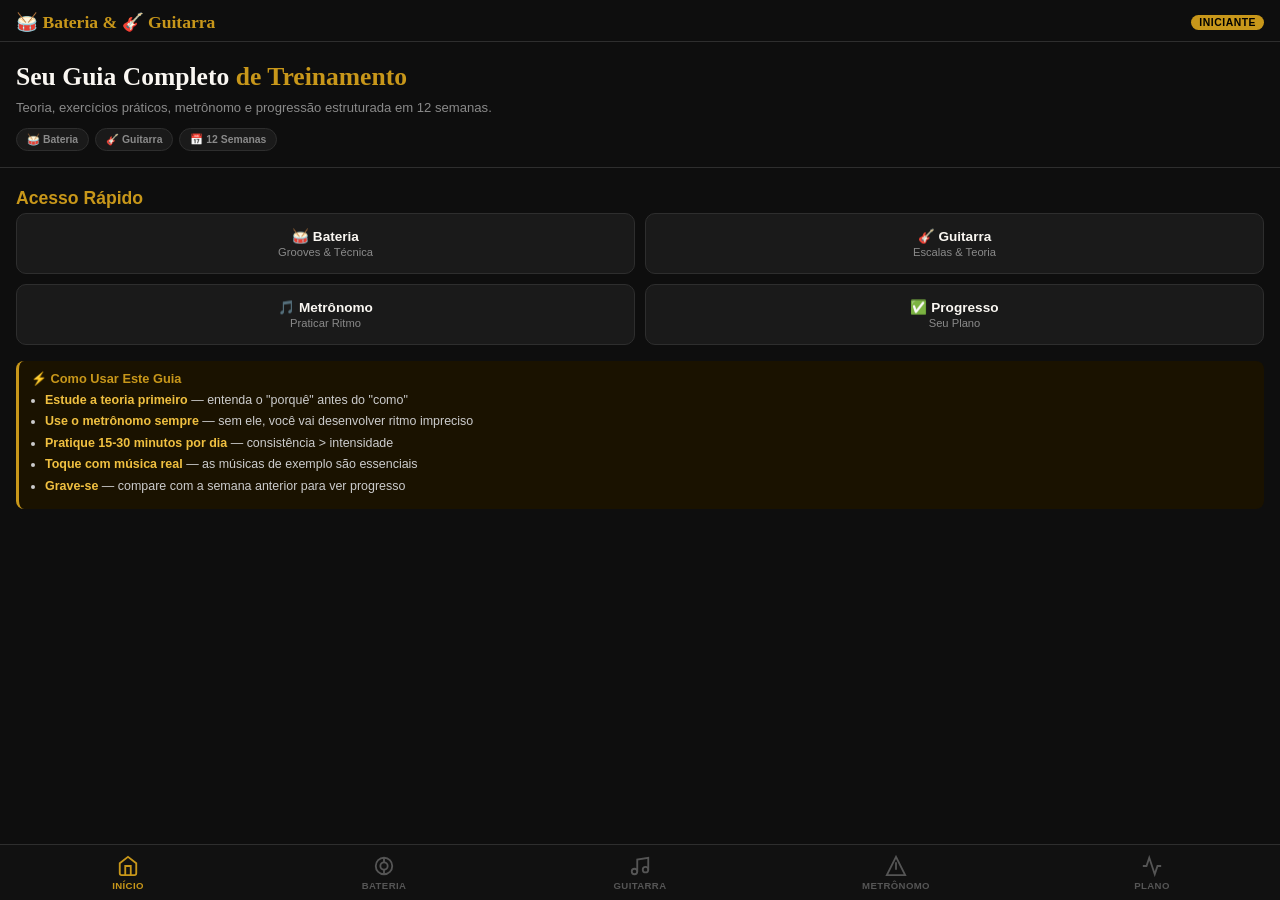
==== commit f4ed4997: "Create comprehensive training guide with complete drum and guitar curriculum" ====
--- a/index.html
+++ b/index.html
@@ -1,558 +1,19 @@
 <!DOCTYPE html>
 <html lang="pt-BR">
 <head>
-<meta charset="UTF-8">
-<meta name="viewport" content="width=device-width, initial-scale=1.0, maximum-scale=1.0">
-<meta name="apple-mobile-web-app-capable" content="yes">
-<meta name="apple-mobile-web-app-status-bar-style" content="black">
-<title>Bateria & Guitarra — Curso Interativo</title>
-<style>
-/* ── TOKENS ── */
-:root {
-  --bg: #0E0E0E;
-  --surface: #1A1A1A;
-  --surface2: #242424;
-  --border: #2E2E2E;
-  --gold: #C8971A;
-  --gold2: #F0C040;
-  --red: #C0392B;
-  --slate: #4A90D9;
-  --cream: #FAF7F2;
-  --gray: #8A8A8A;
-  --lgray: #555;
-  --white: #FFFFFF;
-  --font-display: 'Georgia', 'Times New Roman', serif;
-  --font-body: -apple-system, 'Helvetica Neue', sans-serif;
-  --radius: 10px;
-  --tab-height: 56px;
-}
-
-/* ── RESET ── */
-*, *::before, *::after { box-sizing: border-box; margin: 0; padding: 0; }
-html { font-size: 16px; -webkit-text-size-adjust: 100%; }
-body {
-  background: var(--bg);
-  color: var(--cream);
-  font-family: var(--font-body);
-  min-height: 100vh;
-  padding-bottom: calc(var(--tab-height) + env(safe-area-inset-bottom));
-  overflow-x: hidden;
-}
-
-/* ── HEADER ── */
-.app-header {
-  position: sticky; top: 0; z-index: 100;
-  background: var(--bg);
-  border-bottom: 1px solid var(--border);
-  padding: 12px 16px 8px;
-  display: flex; align-items: center; gap: 10px;
-}
-.app-header h1 {
-  font-family: var(--font-display);
-  font-size: 1.1rem; font-weight: 700;
-  color: var(--gold);
-  flex: 1;
-}
-.app-header .phase-badge {
-  font-size: 0.65rem; font-weight: 700;
-  background: var(--gold); color: #000;
-  padding: 2px 8px; border-radius: 20px;
-  text-transform: uppercase; letter-spacing: 0.05em;
-}
-
-/* ── BOTTOM NAV ── */
-.bottom-nav {
-  position: fixed; bottom: 0; left: 0; right: 0; z-index: 200;
-  height: calc(var(--tab-height) + env(safe-area-inset-bottom));
-  background: #111;
-  border-top: 1px solid var(--border);
-  display: flex;
-  padding-bottom: env(safe-area-inset-bottom);
-}
-.nav-tab {
-  flex: 1; display: flex; flex-direction: column;
-  align-items: center; justify-content: center; gap: 3px;
-  background: none; border: none; color: var(--lgray);
-  font-size: 0.6rem; font-weight: 600; text-transform: uppercase;
-  letter-spacing: 0.04em; cursor: pointer;
-  transition: color 0.2s;
-  -webkit-tap-highlight-color: transparent;
-}
-.nav-tab.active { color: var(--gold); }
-.nav-tab svg { width: 22px; height: 22px; }
-
-/* ── PAGES ── */
-.page { display: none; padding: 0 0 16px; }
-.page.active { display: block; }
-
-/* ── SECTION ── */
-.section { padding: 16px 16px 0; }
-.section + .section { padding-top: 0; }
-
-/* ── MODULE CARD ── */
-.module-card {
-  background: var(--surface);
-  border: 1px solid var(--border);
-  border-radius: var(--radius);
-  margin: 12px 16px 0;
-  overflow: hidden;
-}
-.module-header {
-  display: flex; align-items: center; gap: 10px;
-  padding: 12px 14px;
-  cursor: pointer;
-  -webkit-tap-highlight-color: transparent;
-  user-select: none;
-}
-.module-header:active { background: var(--surface2); }
-.module-num {
-  width: 28px; height: 28px; border-radius: 50%;
-  background: var(--gold); color: #000;
-  font-weight: 800; font-size: 0.8rem;
-  display: flex; align-items: center; justify-content: center;
-  flex-shrink: 0;
-}
-.module-title { flex: 1; font-size: 0.9rem; font-weight: 600; }
-.module-sub { font-size: 0.7rem; color: var(--gray); margin-top: 1px; }
-.chevron {
-  color: var(--lgray); font-size: 1rem;
-  transition: transform 0.25s; flex-shrink: 0;
-}
-.module-card.open .chevron { transform: rotate(90deg); }
-.module-body {
-  display: none; padding: 0 14px 14px;
-  border-top: 1px solid var(--border);
-}
-.module-card.open .module-body { display: block; }
-
-/* ── PHASE BANNER ── */
-.phase-banner {
-  margin: 16px 16px 0;
-  border-radius: var(--radius);
-  padding: 10px 14px;
-  display: flex; align-items: center; gap: 10px;
-}
-.phase-banner.gold { background: linear-gradient(135deg,#3A2800,#1A1200); border: 1px solid var(--gold); }
-.phase-banner.slate { background: linear-gradient(135deg,#0A1A30,#050E1A); border: 1px solid var(--slate); }
-.phase-banner.red { background: linear-gradient(135deg,#2A0800,#150400); border: 1px solid var(--red); }
-.phase-banner .ph-num { font-family: var(--font-display); font-size: 2rem; font-weight: 700; line-height: 1; }
-.phase-banner.gold .ph-num { color: var(--gold); }
-.phase-banner.slate .ph-num { color: var(--slate); }
-.phase-banner.red .ph-num { color: var(--red); }
-.phase-banner .ph-info h3 { font-size: 0.9rem; font-weight: 700; margin-bottom: 2px; }
-.phase-banner .ph-info p { font-size: 0.7rem; color: var(--gray); }
-
-/* ── DRUM TAB ── */
-.dtab-wrap {
-  background: #FFFDF5;
-  border: 1px solid #D4C080;
-  border-radius: 8px;
-  overflow-x: auto;
-  margin: 10px 0;
-  -webkit-overflow-scrolling: touch;
-}
-.dtab-title {
-  font-size: 0.75rem; font-weight: 700; color: #1A1A1A;
-  padding: 6px 8px 2px;
-  border-bottom: 1px solid #E8D88A;
-}
-.dtab-bpm { font-weight: 400; color: #888; float: right; }
-.dtab {
-  display: table;
-  min-width: 100%;
-  border-collapse: collapse;
-  padding: 4px 0;
-}
-.dtab-row {
-  display: table-row;
-}
-.dtab-label {
-  display: table-cell;
-  font-size: 0.65rem; font-weight: 700; color: #2C3E50;
-  padding: 0 6px;
-  white-space: nowrap;
-  vertical-align: middle;
-  width: 32px;
-}
-.dtab-cells {
-  display: table-cell;
-  vertical-align: middle;
-}
-.dtab-cells-inner {
-  display: flex;
-}
-.dtab-cell {
-  width: 28px; height: 26px;
-  display: flex; align-items: center; justify-content: center;
-  font-size: 0.85rem;
-  border-right: 1px solid #F0E8C0;
-  flex-shrink: 0;
-  position: relative;
-}
-.dtab-cell::after {
-  content: '';
-  position: absolute;
-  top: 50%; left: 0; right: 0;
-  height: 1px;
-  background: #D8C878;
-  pointer-events: none;
-}
-.dtab-cell.beat-start { border-right-color: #C8A840; }
-.dtab-cell.bar-start { border-left: 2px solid #B89030; }
-.sym-x { color: #1A1A1A; font-weight: 800; z-index: 1; position: relative; }
-.sym-X { color: #C0392B; font-weight: 800; z-index: 1; position: relative; }
-.sym-o { color: #C8971A; font-weight: 800; z-index: 1; position: relative; }
-.sym-s { width: 14px; height: 14px; border-radius: 50%; background: #2C3E50; z-index: 1; position: relative; }
-.sym-S { width: 14px; height: 14px; border-radius: 50%; background: #C0392B; z-index: 1; position: relative; }
-.sym-b { width: 14px; height: 14px; border-radius: 50%; background: #1A1A1A; z-index: 1; position: relative; }
-.sym-g { color: #999; font-size: 0.65rem; z-index: 1; position: relative; }
-.sym-dot { color: #C8B880; font-size: 0.7rem; z-index: 1; position: relative; }
-.sym-plus { color: #2C3E50; font-weight: 800; z-index: 1; position: relative; }
-.dtab-beat-row {
-  display: table-row;
-}
-.dtab-beat-label { display: table-cell; width: 32px; }
-.dtab-beat-cells { display: table-cell; }
-.dtab-beat-cells-inner { display: flex; }
-.dtab-beat-cell {
-  width: 28px; height: 16px;
-  display: flex; align-items: center; justify-content: center;
-  font-size: 0.55rem; color: #AAA; flex-shrink: 0;
-}
-
-/* ── MUSIC BOX ── */
-.music-box {
-  background: #111; border: 1px solid #333;
-  border-radius: 8px; margin: 10px 0; overflow: hidden;
-}
-.music-box-header {
-  background: var(--gold); color: #000;
-  font-size: 0.7rem; font-weight: 800;
-  padding: 5px 10px;
-  text-transform: uppercase; letter-spacing: 0.05em;
-}
-.music-item {
-  display: flex; align-items: center; gap: 8px;
-  padding: 8px 10px;
-  border-bottom: 1px solid #222;
-}
-.music-item:last-child { border-bottom: none; }
-.music-note { font-size: 1rem; }
-.music-info { flex: 1; }
-.music-song { font-size: 0.8rem; font-weight: 700; color: var(--cream); }
-.music-artist { font-size: 0.7rem; color: var(--gray); }
-.music-tip { font-size: 0.65rem; color: var(--gold); margin-top: 1px; }
-
-/* ── CALLOUT ── */
-.callout {
-  border-radius: 8px; margin: 10px 0;
-  padding: 10px 12px;
-  border-left: 3px solid;
-}
-.callout.gold { background: #1A1200; border-color: var(--gold); }
-.callout.slate { background: #050E1A; border-color: var(--slate); }
-.callout.red { background: #150400; border-color: var(--red); }
-.callout-title { font-size: 0.8rem; font-weight: 700; margin-bottom: 6px; }
-.callout.gold .callout-title { color: var(--gold); }
-.callout.slate .callout-title { color: var(--slate); }
-.callout.red .callout-title { color: var(--red); }
-.callout ul { padding-left: 14px; }
-.callout li { font-size: 0.78rem; color: #CCC; margin-bottom: 4px; line-height: 1.4; }
-
-/* ── THEORY CARD ── */
-.theory-card {
-  background: var(--surface2);
-  border: 1px solid var(--border);
-  border-radius: 8px;
-  padding: 12px;
-  margin: 8px 0;
-}
-.theory-card h4 { font-size: 0.85rem; font-weight: 700; color: var(--gold); margin-bottom: 6px; }
-.theory-card p, .theory-card li { font-size: 0.8rem; color: #CCC; line-height: 1.5; }
-.theory-card ul { padding-left: 16px; }
-.theory-card .formula {
-  background: #0A0A0A; border: 1px solid var(--gold);
-  border-radius: 6px; padding: 8px 12px;
-  font-family: monospace; font-size: 0.85rem;
-  color: var(--gold2); margin: 8px 0;
-  letter-spacing: 0.05em;
-}
-
-/* ── CHROMATIC KEYBOARD ── */
-.chromatic {
-  display: flex; margin: 8px 0;
-  overflow-x: auto;
-  -webkit-overflow-scrolling: touch;
-  gap: 2px;
-  padding: 4px;
-  background: #111; border-radius: 8px;
-}
-.key {
-  min-width: 32px; height: 56px;
-  border-radius: 4px; border: 1px solid #333;
-  display: flex; flex-direction: column;
-  align-items: center; justify-content: flex-end;
-  padding-bottom: 4px;
-  font-size: 0.6rem; font-weight: 700;
-  flex-shrink: 0; cursor: pointer;
-  transition: transform 0.1s;
-  -webkit-tap-highlight-color: transparent;
-}
-.key:active { transform: scaleY(0.95); }
-.key.natural { background: var(--cream); color: #222; }
-.key.sharp { background: #1A1A1A; color: #CCC; height: 36px; }
-.key.highlight { background: var(--gold) !important; color: #000 !important; }
-.key.highlight2 { background: var(--slate) !important; color: white !important; }
-
-/* ── INTERVAL GRID ── */
-.interval-grid {
-  display: grid; grid-template-columns: repeat(7, 1fr);
-  gap: 3px; margin: 8px 0;
-}
-.interval-box {
-  background: var(--surface2);
-  border-radius: 6px; padding: 6px 4px;
-  text-align: center;
-  border: 1px solid var(--border);
-}
-.interval-box.root { background: var(--red); border-color: var(--red); }
-.interval-box.important { border-color: var(--gold); }
-.interval-name { font-size: 0.55rem; color: var(--gray); }
-.interval-note { font-size: 0.9rem; font-weight: 800; color: var(--cream); }
-.interval-box.root .interval-note, .interval-box.root .interval-name { color: white; }
-.interval-st { font-size: 0.55rem; color: var(--gold); margin-top: 1px; }
-
-/* ── PROGRESS TRACKER ── */
-.progress-section {
-  padding: 16px;
-}
-.week-card {
-  background: var(--surface);
-  border: 1px solid var(--border);
-  border-radius: 8px;
-  margin-bottom: 8px;
-  overflow: hidden;
-}
-.week-header {
-  display: flex; align-items: center; gap: 10px;
-  padding: 10px 12px; cursor: pointer;
-  -webkit-tap-highlight-color: transparent;
-}
-.week-header:active { background: var(--surface2); }
-.week-num {
-  width: 32px; height: 32px; border-radius: 50%;
-  display: flex; align-items: center; justify-content: center;
-  font-weight: 800; font-size: 0.85rem; flex-shrink: 0;
-}
-.week-num.done { background: #1A3A1A; color: #4CAF50; border: 2px solid #4CAF50; }
-.week-num.current { background: var(--gold); color: #000; }
-.week-num.future { background: var(--surface2); color: var(--gray); border: 2px solid var(--border); }
-.week-info { flex: 1; }
-.week-title { font-size: 0.85rem; font-weight: 600; }
-.week-focus { font-size: 0.7rem; color: var(--gray); margin-top: 1px; }
-.week-body {
-  display: none; padding: 0 12px 12px;
-  border-top: 1px solid var(--border);
-}
-.week-card.open .week-body { display: block; }
-.week-body p { font-size: 0.8rem; color: #CCC; margin-top: 8px; line-height: 1.5; }
-.checklist { margin-top: 8px; }
-.check-item {
-  display: flex; align-items: center; gap: 8px;
-  padding: 6px 0;
-  border-bottom: 1px solid var(--border);
-  cursor: pointer;
-  -webkit-tap-highlight-color: transparent;
-}
-.check-item:last-child { border-bottom: none; }
-.check-box {
-  width: 20px; height: 20px; border-radius: 4px;
-  border: 2px solid var(--border);
-  display: flex; align-items: center; justify-content: center;
-  flex-shrink: 0; font-size: 0.8rem;
-  transition: all 0.2s;
-}
-.check-item.checked .check-box { background: #4CAF50; border-color: #4CAF50; }
-.check-label { font-size: 0.8rem; color: #CCC; flex: 1; }
-.check-item.checked .check-label { text-decoration: line-through; color: var(--lgray); }
-
-/* ── METRONOME ── */
-.metronome {
-  background: var(--surface);
-  border: 1px solid var(--border);
-  border-radius: var(--radius);
-  margin: 12px 16px 0;
-  padding: 16px;
-}
-.metro-display {
-  text-align: center; margin-bottom: 16px;
-}
-.metro-bpm {
-  font-family: var(--font-display);
-  font-size: 4rem; font-weight: 700;
-  color: var(--gold); line-height: 1;
-}
-.metro-label { font-size: 0.7rem; color: var(--gray); text-transform: uppercase; letter-spacing: 0.1em; }
-.metro-beat-vis {
-  display: flex; gap: 6px; justify-content: center; margin: 12px 0;
-}
-.beat-dot {
-  width: 14px; height: 14px; border-radius: 50%;
-  background: var(--surface2); border: 2px solid var(--border);
-  transition: all 0.05s;
-}
-.beat-dot.active { background: var(--gold); border-color: var(--gold); transform: scale(1.3); }
-.beat-dot.accent { background: var(--red); border-color: var(--red); }
-.metro-controls {
-  display: flex; align-items: center; gap: 10px;
-}
-.metro-btn {
-  background: none; border: 2px solid var(--border);
-  border-radius: 8px; padding: 10px 16px;
-  color: var(--cream); font-size: 0.9rem; font-weight: 700;
-  cursor: pointer; -webkit-tap-highlight-color: transparent;
-  transition: all 0.15s;
-}
-.metro-btn:active { background: var(--surface2); }
-.metro-btn.play { background: var(--gold); border-color: var(--gold); color: #000; flex: 1; }
-.metro-btn.play.running { background: var(--red); border-color: var(--red); color: white; }
-.metro-slider { flex: 1; -webkit-appearance: none; appearance: none; height: 4px; border-radius: 2px; background: var(--border); outline: none; }
-.metro-slider::-webkit-slider-thumb { -webkit-appearance: none; width: 20px; height: 20px; border-radius: 50%; background: var(--gold); cursor: pointer; }
-.metro-sig { display: flex; gap: 6px; margin-top: 10px; flex-wrap: wrap; }
-.metro-sig button {
-  flex: 1; min-width: 60px;
-  background: var(--surface2); border: 1px solid var(--border);
-  border-radius: 6px; padding: 6px; color: var(--cream);
-  font-size: 0.75rem; font-weight: 700; cursor: pointer;
-  -webkit-tap-highlight-color: transparent;
-}
-.metro-sig button.active { background: var(--gold); color: #000; border-color: var(--gold); }
-
-/* ── FRETBOARD ── */
-.fretboard-wrap {
-  overflow-x: auto;
-  background: #FFFDF5;
-  border-radius: 8px;
-  margin: 8px 0;
-  padding: 8px 0;
-  -webkit-overflow-scrolling: touch;
-}
-.fretboard {
-  display: grid;
-  grid-template-columns: 28px repeat(13, 38px);
-  grid-template-rows: repeat(6, 32px);
-  min-width: fit-content;
-  padding: 0 8px;
-  position: relative;
-}
-.fb-label {
-  font-size: 0.7rem; font-weight: 800; color: #8B6914;
-  display: flex; align-items: center; justify-content: flex-end;
-  padding-right: 6px;
-}
-.fb-cell {
-  position: relative;
-  display: flex; align-items: center; justify-content: center;
-  border-right: 1px solid #C0A050;
-}
-.fb-cell::after {
-  content: '';
-  position: absolute;
-  top: 50%; left: 0; right: 0; height: 1px;
-  background: #C8A060;
-}
-.fb-cell:last-child { border-right: 2px solid #8B6914; }
-.fb-note {
-  width: 24px; height: 24px; border-radius: 50%;
-  display: flex; align-items: center; justify-content: center;
-  font-size: 0.65rem; font-weight: 800;
-  z-index: 1; position: relative;
-  cursor: pointer; -webkit-tap-highlight-color: transparent;
-}
-.fb-note.root { background: #C0392B; color: white; }
-.fb-note.scale { background: #2E7D32; color: white; }
-.fb-note.scale2 { background: #4A90D9; color: white; }
-.fb-note.blues { background: #8B4513; color: white; }
-.fb-nut { border-left: 4px solid #5C3A00; }
-.fb-fret-num {
-  font-size: 0.6rem; color: #8B6914;
-  display: flex; align-items: flex-start; justify-content: center;
-  padding-top: 2px;
-}
-.inlay {
-  position: absolute; width: 8px; height: 8px;
-  border-radius: 50%; background: #E8D080;
-  top: 50%; left: 50%; transform: translate(-50%, -50%);
-  z-index: 0;
-}
-
-/* ── SCALE SELECTOR ── */
-.scale-selector {
-  display: flex; gap: 6px; flex-wrap: wrap; margin: 8px 0;
-}
-.scale-btn {
-  background: var(--surface2); border: 1px solid var(--border);
-  border-radius: 20px; padding: 5px 12px;
-  font-size: 0.75rem; color: var(--cream); cursor: pointer;
-  -webkit-tap-highlight-color: transparent;
-  transition: all 0.15s;
-}
-.scale-btn.active { background: var(--gold); border-color: var(--gold); color: #000; font-weight: 700; }
-
-/* ── TYPOGRAPHY ── */
-h2 { font-size: 1.1rem; font-weight: 700; color: var(--gold); padding: 16px 16px 4px; }
-h3 { font-size: 0.95rem; font-weight: 700; color: var(--cream); margin: 12px 0 6px; }
-p { font-size: 0.82rem; color: #CCC; line-height: 1.5; margin: 6px 0; }
-.tag {
-  display: inline-block;
-  font-size: 0.6rem; font-weight: 700; text-transform: uppercase;
-  padding: 2px 7px; border-radius: 20px; margin: 2px 2px 2px 0;
-}
-.tag-gold { background: #2A1E00; color: var(--gold); border: 1px solid var(--gold); }
-.tag-slate { background: #05101A; color: var(--slate); border: 1px solid var(--slate); }
-.tag-red { background: #150400; color: var(--red); border: 1px solid var(--red); }
-
-/* ── BAT INNER TABS ── */
-.bat-section { padding-bottom: 8px; }
-.bat-tab { -webkit-tap-highlight-color: transparent; transition: color 0.15s, border-color 0.15s; }
-.bat-tab:active { opacity: 0.7; }
-/* ── SCROLL HINT ── */
-.scroll-hint { font-size: 0.65rem; color: var(--lgray); padding: 4px 0 0; text-align: right; }
-
-/* ── HERO ── */
-.hero {
-  padding: 20px 16px 16px;
-  border-bottom: 1px solid var(--border);
-  margin-bottom: 4px;
-}
-.hero h2 {
-  font-family: var(--font-display);
-  font-size: 1.6rem; padding: 0; margin-bottom: 4px;
-  color: var(--cream);
-}
-.hero h2 span { color: var(--gold); }
-.hero p { font-size: 0.82rem; color: var(--gray); }
-.hero-badges { display: flex; gap: 6px; margin-top: 10px; flex-wrap: wrap; }
-.hero-badge {
-  font-size: 0.65rem; font-weight: 700;
-  padding: 4px 10px; border-radius: 20px;
-  background: var(--surface); border: 1px solid var(--border);
-  color: var(--gray);
-}
-
-/* ── DIVIDER ── */
-.divider {
-  border: none; border-top: 1px solid var(--border);
-  margin: 14px 0;
-}
-</style>
+  <meta charset="UTF-8">
+  <meta name="viewport" content="width=device-width, initial-scale=1.0, maximum-scale=1.0">
+  <meta name="apple-mobile-web-app-capable" content="yes">
+  <meta name="apple-mobile-web-app-status-bar-style" content="black">
+  <title>Bateria & Guitarra — Guia de Treinamento Completo</title>
+  <link rel="stylesheet" href="styles.css">
 </head>
 <body>
 
 <!-- ══════════════ HEADER ══════════════ -->
 <header class="app-header">
   <h1>🥁 Bateria & 🎸 Guitarra</h1>
-  <span class="phase-badge" id="currentPhase">Fase 1</span>
+  <span class="phase-badge" id="currentPhase">Iniciante</span>
 </header>
 
 <!-- ══════════════ PAGES ══════════════ -->
@@ -560,1291 +21,552 @@
 <!-- ── PAGE: HOME ── -->
 <div class="page active" id="page-home">
   <div class="hero">
-    <h2>Seu curso <span>interativo</span></h2>
-    <p>Exercícios, teoria, metrônomo e plano — tudo no celular.</p>
+    <h2>Seu Guia Completo <span>de Treinamento</span></h2>
+    <p>Teoria, exercícios práticos, metrônomo e progressão estruturada em 12 semanas.</p>
     <div class="hero-badges">
-      <span class="hero-badge">🥁 D-Tech Nexus</span>
-      <span class="hero-badge">🎸 Telecaster LH</span>
-      <span class="hero-badge">📅 12 semanas</span>
-    </div>
-  </div>
-
-  <!-- Quick access -->
+      <span class="hero-badge">🥁 Bateria</span>
+      <span class="hero-badge">🎸 Guitarra</span>
+      <span class="hero-badge">📅 12 Semanas</span>
+    </div>
+  </div>
+
   <h2>Acesso Rápido</h2>
-  <div style="display:grid; grid-template-columns:1fr 1fr; gap:10px; padding:0 16px;">
-    <button onclick="goToTab('metronomo')" style="background:var(--surface);border:1px solid var(--border);border-radius:var(--radius);padding:14px;color:var(--cream);font-size:0.85rem;font-weight:700;cursor:pointer;text-align:left;">
-      🎵 Metrônomo<br><span style="font-size:0.7rem;color:var(--gray);font-weight:400;">Praticar agora</span>
+  <div class="quick-access-grid">
+    <button class="quick-btn" onclick="goToTab('drums')">
+      🥁 Bateria<br><span class="quick-btn-label">Grooves & Técnica</span>
     </button>
-    <button onclick="goToTab('progresso')" style="background:var(--surface);border:1px solid var(--border);border-radius:var(--radius);padding:14px;color:var(--cream);font-size:0.85rem;font-weight:700;cursor:pointer;text-align:left;">
-      ✅ Progresso<br><span style="font-size:0.7rem;color:var(--gray);font-weight:400;">Ver semana atual</span>
+    <button class="quick-btn" onclick="goToTab('guitar')">
+      🎸 Guitarra<br><span class="quick-btn-label">Escalas & Teoria</span>
     </button>
-    <button onclick="goToTab('bateria')" style="background:var(--surface);border:1px solid var(--border);border-radius:var(--radius);padding:14px;color:var(--cream);font-size:0.85rem;font-weight:700;cursor:pointer;text-align:left;">
-      🥁 Bateria<br><span style="font-size:0.7rem;color:var(--gray);font-weight:400;">Grooves & Fills</span>
+    <button class="quick-btn" onclick="goToTab('metronome')">
+      🎵 Metrônomo<br><span class="quick-btn-label">Praticar Ritmo</span>
     </button>
-    <button onclick="goToTab('guitarra')" style="background:var(--surface);border:1px solid var(--border);border-radius:var(--radius);padding:14px;color:var(--cream);font-size:0.85rem;font-weight:700;cursor:pointer;text-align:left;">
-      🎸 Guitarra<br><span style="font-size:0.7rem;color:var(--gray);font-weight:400;">Teoria & Escalas</span>
+    <button class="quick-btn" onclick="goToTab('progress')">
+      ✅ Progresso<br><span class="quick-btn-label">Seu Plano</span>
     </button>
   </div>
 
-  <!-- Rotina diária -->
-  <h2>Rotina de Hoje</h2>
-  <div class="module-card" style="margin:0 16px 8px;">
-    <div style="padding:12px 14px;">
-      <div style="display:flex;gap:8px;align-items:center;margin-bottom:8px;">
-        <span style="font-size:1.2rem;">⏱️</span>
-        <span style="font-size:0.9rem;font-weight:700;">45 minutos</span>
-      </div>
-      <div id="routineItems"></div>
-    </div>
-  </div>
-
-  <!-- Blues tip -->
-  <div class="callout gold" style="margin:12px 16px 0;">
-    <div class="callout-title">🎵 Dica do Dia — Blues</div>
+  <div class="callout gold" style="margin:16px 16px 0;">
+    <div class="callout-title">⚡ Como Usar Este Guia</div>
     <ul>
-      <li>O blues usa o padrão I–IV–V em 12 compassos. Em Lá: <strong>A7 – D7 – E7</strong></li>
-      <li>No groove de bateria: o shuffle é obrigatório — colcheias "balançadas"</li>
-      <li>Ouça: Stevie Ray Vaughan "Pride and Joy" — 5 minutos antes de praticar</li>
+      <li><strong>Estude a teoria primeiro</strong> — entenda o "porquê" antes do "como"</li>
+      <li><strong>Use o metrônomo sempre</strong> — sem ele, você vai desenvolver ritmo impreciso</li>
+      <li><strong>Pratique 15-30 minutos por dia</strong> — consistência > intensidade</li>
+      <li><strong>Toque com música real</strong> — as músicas de exemplo são essenciais</li>
+      <li><strong>Grave-se</strong> — compare com a semana anterior para ver progresso</li>
     </ul>
   </div>
 </div>
 
-<!-- ── PAGE: BATERIA ── -->
-<div class="page" id="page-bateria">
-
-  <!-- Inner tab bar -->
-  <div id="bat-tabs" style="display:flex;overflow-x:auto;background:#111;border-bottom:1px solid var(--border);position:sticky;top:49px;z-index:90;-webkit-overflow-scrolling:touch;">
-    <button class="bat-tab" onclick="showBatTab('bat-teoria')" id="btab-teoria" style="flex-shrink:0;padding:10px 14px;background:none;border:none;border-bottom:2px solid transparent;color:var(--gray);font-size:0.75rem;font-weight:700;white-space:nowrap;cursor:pointer;">📖 TEORIA</button>
-    <button class="bat-tab active" onclick="showBatTab('bat-fase1')" id="btab-fase1" style="flex-shrink:0;padding:10px 14px;background:none;border:none;border-bottom:2px solid var(--gold);color:var(--gold);font-size:0.75rem;font-weight:700;white-space:nowrap;cursor:pointer;">🟡 FASE 1</button>
-    <button class="bat-tab" onclick="showBatTab('bat-fase2')" id="btab-fase2" style="flex-shrink:0;padding:10px 14px;background:none;border:none;border-bottom:2px solid transparent;color:var(--gray);font-size:0.75rem;font-weight:700;white-space:nowrap;cursor:pointer;">🔵 FASE 2</button>
-    <button class="bat-tab" onclick="showBatTab('bat-fase3')" id="btab-fase3" style="flex-shrink:0;padding:10px 14px;background:none;border:none;border-bottom:2px solid transparent;color:var(--gray);font-size:0.75rem;font-weight:700;white-space:nowrap;cursor:pointer;">🔴 FASE 3</button>
-    <button class="bat-tab" onclick="showBatTab('bat-rudimentos')" id="btab-rudimentos" style="flex-shrink:0;padding:10px 14px;background:none;border:none;border-bottom:2px solid transparent;color:var(--gray);font-size:0.75rem;font-weight:700;white-space:nowrap;cursor:pointer;">✊ RUDIMENTOS</button>
-    <button class="bat-tab" onclick="showBatTab('bat-fills')" id="btab-fills" style="flex-shrink:0;padding:10px 14px;background:none;border:none;border-bottom:2px solid transparent;color:var(--gray);font-size:0.75rem;font-weight:700;white-space:nowrap;cursor:pointer;">🔀 FILLS</button>
-    <button class="bat-tab" onclick="showBatTab('bat-blues')" id="btab-blues" style="flex-shrink:0;padding:10px 14px;background:none;border:none;border-bottom:2px solid transparent;color:var(--gray);font-size:0.75rem;font-weight:700;white-space:nowrap;cursor:pointer;">🎸 BLUES</button>
-  </div>
-
-  <!-- ═══ FASE 1 ═══ -->
-  <div id="bat-fase1" class="bat-section">
+<!-- ── PAGE: DRUMS ── -->
+<div class="page" id="page-drums">
+  <div class="tab-bar" id="drum-tabs">
+    <button class="tab-btn active" onclick="showDrumTab('drum-theory')">Teoria</button>
+    <button class="tab-btn" onclick="showDrumTab('drum-phase1')">Fase 1</button>
+    <button class="tab-btn" onclick="showDrumTab('drum-phase2')">Fase 2</button>
+    <button class="tab-btn" onclick="showDrumTab('drum-phase3')">Fase 3</button>
+  </div>
+
+  <!-- ═══ DRUM THEORY ═══ -->
+  <div id="drum-theory" class="section-content active">
+    <h2>Teoria para Bateria</h2>
+
+    <div class="module-card">
+      <div class="module-header" onclick="toggleModule(this)">
+        <div class="module-num">T1</div>
+        <div>
+          <div class="module-title">Componentes da Bateria</div>
+          <div class="module-sub">Conheça cada instrumento</div>
+        </div>
+        <div class="chevron">›</div>
+      </div>
+      <div class="module-body">
+        <div class="theory-card">
+          <h4>🥁 Os 5 Instrumentos Essenciais</h4>
+          <p><strong>Hi-Hat (HH)</strong> — Dois pratos que abrem e fecham. É o "metrônomo natural" da bateria. Você usa o pé esquerdo para fechar e a mão direita para tocar.</p>
+          <p><strong>Bumbo (BD)</strong> — O tambor mais grave, acionado pelo pé direito. Define a "pulsação" do groove.</p>
+          <p><strong>Caixa (SN)</strong> — O tambor agudo do meio. Tem som "crocante". Você a toca com as duas mãos.</p>
+          <p><strong>Toms</strong> — Tambores médios usados em fills (viradas). Geralmente 2-3 unidades: tom alto, tom médio, tom baixo.</p>
+          <p><strong>Crash</strong> — Prato grande e ruidoso. Marca seções importantes da música (introdução, verso, refrão).</p>
+        </div>
+        
+        <div class="theory-card">
+          <h4>📊 Simbologia na Tablatura</h4>
+          <p>Quando você ver uma tablatura de bateria:</p>
+          <div class="formula">
+x = toque normal fechado
+X = toque forte
+o = toque aberto (HH aberto)
+s = toque normal na caixa
+S = toque forte na caixa
+b = bumbo
+g = ghost note (nota quase inaudível)
+          </div>
+        </div>
+
+        <div class="callout gold">
+          <div class="callout-title">💡 Dica: Pegada Correta</div>
+          <ul>
+            <li>Segure a baqueta entre o polegar e dedo indicador, próximo do ponto de equilíbrio</li>
+            <li>Os outros dedos devem ficar relaxados — não é uma "garra"</li>
+            <li>O movimento vem do pulso, não do braço inteiro</li>
+            <li>Pratique com as duas mãos: destro com mão direita, canhoto com esquerda</li>
+          </ul>
+        </div>
+      </div>
+    </div>
+
+    <div class="module-card">
+      <div class="module-header" onclick="toggleModule(this)">
+        <div class="module-num">T2</div>
+        <div>
+          <div class="module-title">Tempo, Pulso e BPM</div>
+          <div class="module-sub">Os alicerces do ritmo</div>
+        </div>
+        <div class="chevron">›</div>
+      </div>
+      <div class="module-body">
+        <div class="theory-card">
+          <h4>O que é Pulso?</h4>
+          <p>Pulso é a pulsação constante que você sente numa música. É aquilo que faz você bater o pé automaticamente. Imagime: "boom-boom-boom-boom" — cada "boom" é um pulso.</p>
+        </div>
+
+        <div class="theory-card">
+          <h4>BPM — Batidas Por Minuto</h4>
+          <p>Mede quantos pulsos cabem em 1 minuto. Exemplos:</p>
+          <div class="formula">
+60 BPM     = 1 batida por segundo (muito lento)
+100 BPM    = Ritmo de rock médio
+140 BPM    = Ritmo acelerado / pop
+200 BPM    = Metal extremo
+          </div>
+          <p><strong>Começar lento é OBRIGATÓRIO.</strong> Se você não consegue fazer um groove a 60 BPM com precisão, jamais conseguirá a 100 BPM. A velocidade vem com o tempo.</p>
+        </div>
+
+        <div class="theory-card">
+          <h4>Compasso: Agrupando Pulsos</h4>
+          <p>Em vez de contar infinitamente (1-2-3-4-5-6-7-8...), agrupamos pulsos em compassos. O mais comum é <strong>4/4</strong> (quatro tempos por compasso):</p>
+          <div class="formula">
+Compasso 1: 1-2-3-4 |
+Compasso 2: 1-2-3-4 |
+Compasso 3: 1-2-3-4 | etc.
+          </div>
+          <p>Cada compasso tem 4 tempos. Você conta até 4 e recomeça. É como respirar no ritmo da música.</p>
+        </div>
+
+        <div class="exercise-card">
+          <h4>✅ Exercício Prático: Sinta o Pulso</h4>
+          <ul class="exercise-steps">
+            <li>Procure "We Will Rock You" — AC/DC (100 BPM aproximadamente)</li>
+            <li>Pressione play e apenas bata palma em cada pulso (não precisa ser rápido)</li>
+            <li>Conte em voz alta: "1-2-3-4 | 1-2-3-4"</li>
+            <li>Repita por 3 minutos — o objetivo é sentir o pulso, não contar perfeitamente</li>
+            <li>Agora feche os olhos — consegue manter o pulso sem olhar o relógio?</li>
+          </ul>
+        </div>
+      </div>
+    </div>
+  </div>
+
+  <!-- ═══ DRUM PHASE 1 ═══ -->
+  <div id="drum-phase1" class="section-content" style="display:none;">
     <div class="phase-banner gold" style="margin-top:12px;">
       <div class="ph-num">1</div>
       <div class="ph-info">
-        <h3>FASE 1 — Iniciante</h3>
-        <p>Semanas 1–4 · Rock, Pop Rock, Coordenação básica</p>
-      </div>
-    </div>
-
-    <!-- G01 -->
+        <h3>FASE 1 — Iniciante (Semanas 1–4)</h3>
+        <p>Rock Básico, Coordenação Motora, Fundamentais</p>
+      </div>
+    </div>
+
     <div class="module-card">
       <div class="module-header" onclick="toggleModule(this)">
         <div class="module-num">G1</div>
-        <div><div class="module-title">Rock Básico — O Ponto de Partida</div><div class="module-sub">HH constante · caixa 2 e 4 · bumbo 1 e 3</div></div>
+        <div>
+          <div class="module-title">Groove 01 — Rock Básico</div>
+          <div class="module-sub">O groove mais tocado do mundo</div>
+        </div>
         <div class="chevron">›</div>
       </div>
       <div class="module-body">
-        <p>O groove mais tocado no mundo. Aprenda nesta ordem: ① só HH → ② HH + SN → ③ adicione BD.</p>
-        <div id="tab-g01"></div>
+        <p>Este é o groove que você aprenderá primeiro. É a base de 80% da música popular.</p>
+        
+        <div class="theory-card">
+          <h4>Estrutura do G01</h4>
+          <p><strong>Hi-Hat:</strong> toque constante a cada colcheia (↓↑↓↑↓↑↓↑)<br>
+          <strong>Caixa:</strong> tempos 2 e 4<br>
+          <strong>Bumfo:</strong> tempos 1 e 3</p>
+          <div class="formula">
+Compasso: |  1  &  2  &  3  &  4  & |
+Hi-Hat:  |  ↓  ↑  ↓  ↑  ↓  ↑  ↓  ↑ |
+Caixa:   |        X        X       |
+Bumfo:   |  X           X          |
+          </div>
+        </div>
+
+        <div class="exercise-card">
+          <h4>✅ Como Praticar G01</h4>
+          <ul class="exercise-steps">
+            <li><strong>Passo 1 (Dia 1-2):</strong> Só Hi-Hat a 60 BPM por 5 minutos. Metrônomo obrigatório.</li>
+            <li><strong>Passo 2 (Dia 3-4):</strong> Hi-Hat + Caixa nos tempos 2 e 4 a 60 BPM</li>
+            <li><strong>Passo 3 (Dia 5+):</strong> Adicione o Bumfo nos tempos 1 e 3. Agora é o groove completo!</li>
+            <li><strong>Próximos 2 dias:</strong> Aumente para 70 BPM, depois 80, etc. +5 BPM a cada 2 dias</li>
+            <li><strong>Meta da semana:</strong> Tocar G01 a 100 BPM por 2 minutos seguidos sem errar</li>
+          </ul>
+        </div>
+
         <div class="music-box">
-          <div class="music-box-header">🎵 TOQUE COM ESTAS MÚSICAS — Groove 01</div>
-          <div class="music-item"><span class="music-note">♪</span><div class="music-info"><div class="music-song">Back in Black</div><div class="music-artist">AC/DC</div><div class="music-tip">Rock direto, 94 BPM — perfeito para começar</div></div></div>
-          <div class="music-item"><span class="music-note">♪</span><div class="music-info"><div class="music-song">We Will Rock You</div><div class="music-artist">Queen</div><div class="music-tip">Bumbo + caixa bem marcados, lento</div></div></div>
-          <div class="music-item"><span class="music-note">♪</span><div class="music-info"><div class="music-song">Learn to Fly</div><div class="music-artist">Foo Fighters</div><div class="music-tip">Pop rock limpo, 109 BPM</div></div></div>
-          <div class="music-item"><span class="music-note">♪</span><div class="music-info"><div class="music-song">Wonderwall</div><div class="music-artist">Oasis</div><div class="music-tip">HH constante, groove simples e claro</div></div></div>
-        </div>
-      </div>
-    </div>
-
-    <!-- G02 -->
+          <div class="music-box-header">🎵 Toque com estas músicas — G01</div>
+          <div class="music-item">
+            <span class="music-note">♪</span>
+            <div class="music-info">
+              <div class="music-song">We Will Rock You</div>
+              <div class="music-artist">Queen</div>
+              <div class="music-tip">Perfeito para começar — groove óbvio e previsível</div>
+            </div>
+          </div>
+          <div class="music-item">
+            <span class="music-note">♪</span>
+            <div class="music-info">
+              <div class="music-song">Back in Black</div>
+              <div class="music-artist">AC/DC</div>
+              <div class="music-tip">Clássico absoluto — 100 BPM, rock direto</div>
+            </div>
+          </div>
+          <div class="music-item">
+            <span class="music-note">♪</span>
+            <div class="music-info">
+              <div class="music-song">Sweet Home Chicago</div>
+              <div class="music-artist">Blues Brothers</div>
+              <div class="music-tip">Um pouco mais lento (~90 BPM), excelente para consolidar</div>
+            </div>
+          </div>
+        </div>
+
+        <div class="goal-tracker">
+          <h4 style="margin-top:0;">Metas da Semana 1</h4>
+          <div class="goal-item">Praticar Hi-Hat fechado a 60 BPM por 5 minutos sem parar</div>
+          <div class="goal-item">Adicionar Caixa nos tempos 2 e 4 mantendo Hi-Hat</div>
+          <div class="goal-item">Adicionar Bumfo nos tempos 1 e 3</div>
+          <div class="goal-item">Atingir 100 BPM com segurança (sem parar/errar)</div>
+          <div class="goal-item">Tocar 1 música completa mantendo o groove</div>
+        </div>
+      </div>
+    </div>
+
     <div class="module-card">
       <div class="module-header" onclick="toggleModule(this)">
         <div class="module-num">G2</div>
-        <div><div class="module-title">Bumbo Antecipado — "+2"</div><div class="module-sub">Bumbo extra na 4ª colcheia</div></div>
+        <div>
+          <div class="module-title">Groove 02 — Bumfo Antecipado</div>
+          <div class="module-sub">Primeira variação do rock básico</div>
+        </div>
         <div class="chevron">›</div>
       </div>
       <div class="module-body">
-        <p>Variação do G01: bumbo no <strong>'+' do 2</strong> (4ª colcheia). Cria energia e movimento. Sente como "1 - - <em>e</em>-2 - - 3".</p>
-        <div id="tab-g02"></div>
+        <p>Agora você vai usar uma variação: adicione um bumfo extra na 4ª colcheia ("+2"). Isso cria uma sensação de "movimento" extra.</p>
+
+        <div class="theory-card">
+          <h4>Estrutura do G02</h4>
+          <div class="formula">
+Compasso: |  1  &  2  &  3  &  4  & |
+Hi-Hat:  |  ↓  ↑  ↓  ↑  ↓  ↑  ↓  ↑ |
+Caixa:   |        X        X       |
+Bumfo:   |  X        X   X        |
+           (observe: bumfo extra no "+2")
+          </div>
+        </div>
+
+        <div class="callout slate">
+          <div class="callout-title">🎯 Quando Usar G02?</div>
+          <ul>
+            <li>Quando a música quer mais "drive" e energia</li>
+            <li>Em seções de verso após refrão mais calmo</li>
+            <li>Para criar contrast — combine G01 (verso calmo) + G02 (refrão energético)</li>
+          </ul>
+        </div>
+
         <div class="music-box">
-          <div class="music-box-header">🎵 MÚSICAS — Bumbo Antecipado</div>
-          <div class="music-item"><span class="music-note">♪</span><div class="music-info"><div class="music-song">Come As You Are</div><div class="music-artist">Nirvana</div><div class="music-tip">Bumbo duplo suave, 120 BPM</div></div></div>
-          <div class="music-item"><span class="music-note">♪</span><div class="music-info"><div class="music-song">Should I Stay or Should I Go</div><div class="music-artist">The Clash</div><div class="music-tip">Groove animado com bumbo dinâmico</div></div></div>
-        </div>
-      </div>
-    </div>
-
-    <!-- G03 -->
-    <div class="module-card">
-      <div class="module-header" onclick="toggleModule(this)">
-        <div class="module-num">G3</div>
-        <div><div class="module-title">Hi-Hat Aberto</div><div class="module-sub">Textura e respiração no groove</div></div>
-        <div class="chevron">›</div>
-      </div>
-      <div class="module-body">
-        <p>Hi-hat aberto (○) no '+2'. Levante o pé esq. levemente — o prato "respira". Fecha naturalmente no próximo toque.</p>
-        <div id="tab-g03"></div>
-        <div class="music-box">
-          <div class="music-box-header">🎵 MÚSICAS — HH Aberto</div>
-          <div class="music-item"><span class="music-note">♪</span><div class="music-info"><div class="music-song">Roxanne</div><div class="music-artist">The Police</div><div class="music-tip">HH aberto característico no refrão</div></div></div>
-          <div class="music-item"><span class="music-note">♪</span><div class="music-info"><div class="music-song">Every Breath You Take</div><div class="music-artist">The Police</div><div class="music-tip">Groove pop limpo com variações de HH</div></div></div>
-        </div>
-      </div>
-    </div>
-
-    <!-- G04 Half-time -->
-    <div class="module-card">
-      <div class="module-header" onclick="toggleModule(this)">
-        <div class="module-num">G4</div>
-        <div><div class="module-title">Half-Time Feel</div><div class="music-sub">Caixa só no tempo 3 — câmera lenta</div></div>
-        <div class="chevron">›</div>
-      </div>
-      <div class="module-body">
-        <p>A caixa vai <strong>apenas no tempo 3</strong>. Cria sensação de que a música está mais lenta. Muito usada em baladas, rock alternativo e hip-hop.</p>
-        <div id="tab-g04"></div>
-        <div class="music-box">
-          <div class="music-box-header">🎵 MÚSICAS — Half-Time</div>
-          <div class="music-item"><span class="music-note">♪</span><div class="music-info"><div class="music-song">In the Air Tonight</div><div class="music-artist">Phil Collins</div><div class="music-tip">Half-time icônico — a entrada da caixa</div></div></div>
-          <div class="music-item"><span class="music-note">♪</span><div class="music-info"><div class="music-song">When the Levee Breaks</div><div class="music-artist">Led Zeppelin</div><div class="music-tip">Half-time pesado e grave</div></div></div>
-          <div class="music-item"><span class="music-note">♪</span><div class="music-info"><div class="music-song">Creep</div><div class="music-artist">Radiohead</div><div class="music-tip">Verso em half-time, refrão explode</div></div></div>
-        </div>
-      </div>
-    </div>
-
-    <!-- G05 Pop Rock -->
-    <div class="module-card">
-      <div class="module-header" onclick="toggleModule(this)">
-        <div class="module-num">G5</div>
-        <div><div class="module-title">Pop Rock — Semicolcheias no HH</div><div class="module-sub">16 notas no hi-hat</div></div>
-        <div class="chevron">›</div>
-      </div>
-      <div class="module-body">
-        <p>16 semicolcheias no HH (↓↑ alternado). Dobra a densidade do groove. Exige alternate picking no pulso — foque na uniformidade.</p>
-        <div id="tab-g05"></div>
-        <div class="music-box">
-          <div class="music-box-header">🎵 MÚSICAS — HH Semicolcheias</div>
-          <div class="music-item"><span class="music-note">♪</span><div class="music-info"><div class="music-song">Everlong</div><div class="music-artist">Foo Fighters</div><div class="music-tip">16th HH claro, 158 BPM — comece em 80</div></div></div>
-          <div class="music-item"><span class="music-note">♪</span><div class="music-info"><div class="music-song">Mr. Brightside</div><div class="music-artist">The Killers</div><div class="music-tip">Pop rock energético, groove limpo</div></div></div>
-          <div class="music-item"><span class="music-note">♪</span><div class="music-info"><div class="music-song">Yellow</div><div class="music-artist">Coldplay</div><div class="music-tip">HH denso, balada pop rock</div></div></div>
-        </div>
-        <div class="callout gold">
-          <div class="callout-title">✅ Meta da Fase 1</div>
-          <ul>
-            <li>G01 a 100 BPM estável por 2 minutos = pronto para Fase 2</li>
-            <li>G04 (half-time) e G05 (16th HH) como variações de apoio</li>
-            <li>Toque com música real desde a semana 3</li>
-          </ul>
-        </div>
-      </div>
-    </div>
-  </div>
-
-  <!-- ═══ FASE 2 ═══ -->
-  <div id="bat-fase2" class="bat-section" style="display:none;">
+          <div class="music-box-header">🎵 Músicas com Bumfo Antecipado</div>
+          <div class="music-item">
+            <span class="music-note">♪</span>
+            <div class="music-info">
+              <div class="music-song">Come As You Are</div>
+              <div class="music-artist">Nirvana</div>
+              <div class="music-tip">Verso com bumfo antecipado — excelente exemplo</div>
+            </div>
+          </div>
+        </div>
+      </div>
+    </div>
+  </div>
+
+  <!-- ═══ DRUM PHASE 2 ═══ -->
+  <div id="drum-phase2" class="section-content" style="display:none;">
     <div class="phase-banner slate" style="margin-top:12px;">
       <div class="ph-num">2</div>
       <div class="ph-info">
-        <h3>FASE 2 — Desenvolvendo</h3>
-        <p>Semanas 5–8 · Variações, dinâmica, estilos</p>
-      </div>
-    </div>
-
-    <!-- G06 Dinamica -->
-    <div class="module-card">
-      <div class="module-header" onclick="toggleModule(this)">
-        <div class="module-num" style="background:var(--slate);">G6</div>
-        <div><div class="module-title">Dinâmica — Forte e Piano</div><div class="module-sub">Controle de volume no groove</div></div>
-        <div class="chevron">›</div>
-      </div>
-      <div class="module-body">
-        <p>Alterne <strong>forte</strong> (maiúsculo) e <strong>piano</strong> (minúsculo) a cada 2 compassos. Fundamental para musicalidade — sem dinâmica o groove soa robótico.</p>
-        <div id="tab-g06"></div>
-        <div class="callout slate">
-          <div class="callout-title">Como Praticar Dinâmica</div>
-          <ul>
-            <li>2 compassos forte → 2 compassos suave, alternando continuamente</li>
-            <li>A diferença de volume deve ser clara — exagere no início</li>
-            <li>Depois: crescendo gradual de piano até forte em 4 compassos</li>
-          </ul>
-        </div>
-      </div>
-    </div>
-
-    <!-- G07 Rock pesado -->
-    <div class="module-card">
-      <div class="module-header" onclick="toggleModule(this)">
-        <div class="module-num" style="background:var(--slate);">G7</div>
-        <div><div class="module-title">Rock Pesado — Bumbo Duplo</div><div class="module-sub">Hard rock e metal básico</div></div>
-        <div class="chevron">›</div>
-      </div>
-      <div class="module-body">
-        <p>Bumbo mais intenso com padrão duplo. Caixa com rim shot (S = mais estalo). Comum em hard rock e metal.</p>
-        <div id="tab-g07"></div>
-        <div class="music-box">
-          <div class="music-box-header">🎵 MÚSICAS — Rock Pesado</div>
-          <div class="music-item"><span class="music-note">♪</span><div class="music-info"><div class="music-song">Highway to Hell</div><div class="music-artist">AC/DC</div><div class="music-tip">Rock duro limpo, 116 BPM</div></div></div>
-          <div class="music-item"><span class="music-note">♪</span><div class="music-info"><div class="music-song">Enter Sandman</div><div class="music-artist">Metallica</div><div class="music-tip">Intro com groove pesado característico</div></div></div>
-          <div class="music-item"><span class="music-note">♪</span><div class="music-info"><div class="music-song">Smells Like Teen Spirit</div><div class="music-artist">Nirvana</div><div class="music-tip">Dinâmica extrema: verso suave, refrão explode</div></div></div>
-        </div>
-      </div>
-    </div>
-
-    <!-- G08 Pop -->
-    <div class="module-card">
-      <div class="module-header" onclick="toggleModule(this)">
-        <div class="module-num" style="background:var(--slate);">G8</div>
-        <div><div class="module-title">Pop Moderno — Groove Limpo</div><div class="module-sub">Precisão e estabilidade</div></div>
-        <div class="chevron">›</div>
-      </div>
-      <div class="module-body">
-        <p>O pop exige groove <strong>preciso e consistente</strong>. Menos improvisação, mais constância. Bumbo em semicolcheias no tempo 1, caixa sólida nos tempos 2 e 4.</p>
-        <div id="tab-g08"></div>
-        <div class="music-box">
-          <div class="music-box-header">🎵 MÚSICAS — Pop Moderno</div>
-          <div class="music-item"><span class="music-note">♪</span><div class="music-info"><div class="music-song">Shape of You</div><div class="music-artist">Ed Sheeran</div><div class="music-tip">Groove pop limpo e preciso</div></div></div>
-          <div class="music-item"><span class="music-note">♪</span><div class="music-info"><div class="music-song">Uptown Funk</div><div class="music-artist">Mark Ronson ft. Bruno Mars</div><div class="music-tip">Funk-pop, bumbo e caixa muito marcados</div></div></div>
-          <div class="music-item"><span class="music-note">♪</span><div class="music-info"><div class="music-song">Levitating</div><div class="music-artist">Dua Lipa</div><div class="music-tip">Pop dançante com groove disco-funk</div></div></div>
-          <div class="music-item"><span class="music-note">♪</span><div class="music-info"><div class="music-song">Blinding Lights</div><div class="music-artist">The Weeknd</div><div class="music-tip">Synth-pop com groove direto</div></div></div>
-        </div>
-      </div>
-    </div>
-
-    <!-- G09 Reggae -->
-    <div class="module-card">
-      <div class="module-header" onclick="toggleModule(this)">
-        <div class="module-num" style="background:var(--slate);">G9</div>
-        <div><div class="module-title">Reggae — Contratempos</div><div class="module-sub">Ênfase nos contratempos, bumbo simples</div></div>
-        <div class="chevron">›</div>
-      </div>
-      <div class="module-body">
-        <p>O reggae é o <strong>oposto do rock</strong>: ênfase nos contratempos ('+' dos tempos pares). Bumbo muito simples, HH aberto nos tempos 2 e 4. Sensação de balanço.</p>
-        <div id="tab-g09"></div>
-        <div class="music-box">
-          <div class="music-box-header">🎵 MÚSICAS — Reggae</div>
-          <div class="music-item"><span class="music-note">♪</span><div class="music-info"><div class="music-song">No Woman No Cry</div><div class="music-artist">Bob Marley</div><div class="music-tip">Reggae clássico, groove relaxado</div></div></div>
-          <div class="music-item"><span class="music-note">♪</span><div class="music-info"><div class="music-song">Is This Love</div><div class="music-artist">Bob Marley</div><div class="music-tip">One-drop reggae — bumbo no tempo 3</div></div></div>
-        </div>
-      </div>
-    </div>
-
-    <!-- G10 Funk -->
-    <div class="module-card">
-      <div class="module-header" onclick="toggleModule(this)">
-        <div class="module-num" style="background:var(--slate);">G10</div>
-        <div><div class="module-title">Funk — Ghost Notes</div><div class="module-sub">16 semicolcheias com textura</div></div>
-        <div class="chevron">›</div>
-      </div>
-      <div class="module-body">
-        <p>Funk usa semicolcheias. As ghost notes (g) na caixa são quase inaudíveis — criam textura sem quebrar o groove. Precisão > velocidade no funk.</p>
-        <div id="tab-g10"></div>
-        <div class="music-box">
-          <div class="music-box-header">🎵 MÚSICAS — Funk</div>
-          <div class="music-item"><span class="music-note">♪</span><div class="music-info"><div class="music-song">Superstition</div><div class="music-artist">Stevie Wonder</div><div class="music-tip">Funk icônico — ghost notes claras</div></div></div>
-          <div class="music-item"><span class="music-note">♪</span><div class="music-info"><div class="music-song">Give It Away</div><div class="music-artist">Red Hot Chili Peppers</div><div class="music-tip">Funk-rock, groove no limit</div></div></div>
-          <div class="music-item"><span class="music-note">♪</span><div class="music-info"><div class="music-song">Sex Machine</div><div class="music-artist">James Brown</div><div class="music-tip">O groove de funk original, 92 BPM</div></div></div>
-        </div>
-        <div class="callout slate">
-          <div class="callout-title">✅ Meta da Fase 2</div>
-          <ul>
-            <li>G01–G05 todos a 95+ BPM com segurança</li>
-            <li>G06: controle visível de dinâmica (ouça a diferença)</li>
-            <li>G10: ghost notes audíveis como textura, não como notas fortes</li>
-          </ul>
-        </div>
-      </div>
-    </div>
-  </div>
-
-  <!-- ═══ FASE 3 ═══ -->
-  <div id="bat-fase3" class="bat-section" style="display:none;">
+        <h3>FASE 2 — Intermediário (Semanas 5–8)</h3>
+        <p>Dinâmica, Estilos Diversos, Independência</p>
+      </div>
+    </div>
+
+    <div class="callout slate">
+      <div class="callout-title">📚 Tópicos da Fase 2</div>
+      <ul>
+        <li>Dinâmica (forte e suave)</li>
+        <li>Half-time feel</li>
+        <li>Funk básico (ghost notes)</li>
+        <li>Reggae</li>
+        <li>Independência dos 4 membros</li>
+      </ul>
+    </div>
+  </div>
+
+  <!-- ═══ DRUM PHASE 3 ═══ -->
+  <div id="drum-phase3" class="section-content" style="display:none;">
     <div class="phase-banner red" style="margin-top:12px;">
       <div class="ph-num">3</div>
       <div class="ph-info">
-        <h3>FASE 3 — Intermediário</h3>
-        <p>Semanas 9–12 · Independência, acentos, expressão</p>
-      </div>
-    </div>
-
-    <!-- Independência -->
+        <h3>FASE 3 — Avançado (Semanas 9–12)</h3>
+        <p>Fills Complexos, Polirritmos, Expressão Musical</p>
+      </div>
+    </div>
+
+    <div class="callout red">
+      <div class="callout-title">🔥 Tópicos da Fase 3</div>
+      <ul>
+        <li>Fills nos toms (viradas)</li>
+        <li>Double bass (bumfo duplo)</li>
+        <li>Metal / Prog rock</li>
+        <li>Improviso e criatividade</li>
+      </ul>
+    </div>
+  </div>
+</div>
+
+<!-- ── PAGE: GUITAR ── -->
+<div class="page" id="page-guitar">
+  <div class="tab-bar" id="guitar-tabs">
+    <button class="tab-btn active" onclick="showGuitarTab('guitar-theory')">Teoria</button>
+    <button class="tab-btn" onclick="showGuitarTab('guitar-phase1')">Fase 1</button>
+    <button class="tab-btn" onclick="showGuitarTab('guitar-phase2')">Fase 2</button>
+    <button class="tab-btn" onclick="showGuitarTab('guitar-phase3')">Fase 3</button>
+  </div>
+
+  <!-- ═══ GUITAR THEORY ═══ -->
+  <div id="guitar-theory" class="section-content active">
+    <h2>Teoria para Guitarra</h2>
+
     <div class="module-card">
       <div class="module-header" onclick="toggleModule(this)">
-        <div class="module-num" style="background:var(--red);">IND</div>
-        <div><div class="module-title">Independência — 4 Membros</div><div class="module-sub">O maior desafio da bateria</div></div>
+        <div class="module-num">T1</div>
+        <div>
+          <div class="module-title">As 12 Notas Cromáticas</div>
+          <div class="module-sub">A base de TUDO na guitarra</div>
+        </div>
         <div class="chevron">›</div>
       </div>
       <div class="module-body">
-        <p>Independência = cada membro com ritmo diferente ao mesmo tempo. O cérebro precisa criar "piloto automático" para cada membro — leva semanas. Comece devagar.</p>
-        <div id="tab-ind01"></div>
-        <div class="theory-card">
-          <h4>Sequência de Aprendizado</h4>
-          <div class="formula">
-IND-01: só pés (BD no 1-3, HH pedal no 2-4)
-IND-02: HH mão + BD
-IND-03: HH + SN + BD (= Groove completo)
-IND-04: adicione HH pedal nos tempos 2 e 4
-IND-05: HH pedal em todas as colcheias
-          </div>
-        </div>
-        <div class="callout red">
-          <div class="callout-title">⚠️ Dica Neurológica</div>
+        <div class="theory-card">
+          <h4>O Sistema de 12 Notas</h4>
+          <p>A música ocidental usa apenas <strong>12 notas diferentes</strong>. Depois delas, a sequência se repete (oitava acima ou abaixo):</p>
+          <div class="formula">
+C - C# - D - D# - E - F - F# - G - G# - A - A# - B - (volta para C)
+          </div>
+          <p>Observe: <strong>entre E-F e B-C NÃO há nota</strong>. São semitons diretos. Isso é CRÍTICO para entender escalas.</p>
+        </div>
+
+        <div class="theory-card">
+          <h4>Tons vs. Semitons</h4>
+          <p><strong>Semitom:</strong> a menor distância entre duas notas. Na guitarra, é 1 casa/traste.<br>
+          <strong>Tom:</strong> 2 semitons = 2 casas na guitarra.</p>
+          <div class="formula">
+C → C#  = 1 semitom (1 casa)
+C → D   = 1 tom (2 casas)
+E → F   = 1 semitom (SEM #, sem nota intermediária!)
+F → G   = 1 tom (2 casas)
+          </div>
+        </div>
+
+        <div class="exercise-card">
+          <h4>✅ Exercício: Memorize a Sequência</h4>
+          <ul class="exercise-steps">
+            <li>Na 6ª corda (Mi mais grave), toque cada nota: E, F, F#, G, G#, A, A#, B, C</li>
+            <li>Conte os trastes: 0, 1, 2, 3, 4, 5, 6, 7, 8</li>
+            <li>Cante o nome da nota enquanto toca</li>
+            <li>Repita até não precisar contar — apenas tocar e falar os nomes</li>
+            <li>Depois faça em outra corda (observe o padrão — é sempre o mesmo!)</li>
+          </ul>
+        </div>
+
+        <div class="callout gold">
+          <div class="callout-title">💡 Por que é importante?</div>
           <ul>
-            <li>15 min/dia de independência > 1h por semana — o cérebro consolida dormindo</li>
-            <li>Se travar: reduza para 40 BPM. Se ainda travar: tire 1 membro</li>
-            <li>Falar em voz alta enquanto toca ativa outras áreas cerebrais e acelera</li>
-          </ul>
-        </div>
-      </div>
-    </div>
-
-    <!-- Ghost Notes avançadas -->
+            <li>Escalas são apenas <strong>seleções de 7 notas</strong> dessas 12</li>
+            <li>Se você não sabe os 12 nomes, não consegue aprender escalas</li>
+            <li>Todos os acordes são combinações de notas específicas</li>
+          </ul>
+        </div>
+      </div>
+    </div>
+
     <div class="module-card">
       <div class="module-header" onclick="toggleModule(this)">
-        <div class="module-num" style="background:var(--red);">GN</div>
-        <div><div class="module-title">Ghost Notes e Acentos</div><div class="module-sub">Dinâmica avançada na caixa</div></div>
+        <div class="module-num">T2</div>
+        <div>
+          <div class="module-title">Intervalos Musicais</div>
+          <div class="module-sub">A distância entre as notas</div>
+        </div>
         <div class="chevron">›</div>
       </div>
       <div class="module-body">
-        <p>Ghost notes (g) são notas quase inaudíveis na caixa que criam textura. Acentos (S) são notas muito mais fortes que o normal. A combinação define o groove de funk e R&B.</p>
-        <div id="tab-ghost"></div>
-        <div class="music-box">
-          <div class="music-box-header">🎵 GHOST NOTES E ACENTOS</div>
-          <div class="music-item"><span class="music-note">♪</span><div class="music-info"><div class="music-song">Rosanna</div><div class="music-artist">Toto</div><div class="music-tip">Half-time shuffle — um dos grooves mais complexos do pop</div></div></div>
-          <div class="music-item"><span class="music-note">♪</span><div class="music-info"><div class="music-song">Fool in the Rain</div><div class="music-artist">Led Zeppelin</div><div class="music-tip">Half-time shuffle com influência de samba</div></div></div>
-          <div class="music-item"><span class="music-note">♪</span><div class="music-info"><div class="music-song">Billie Jean</div><div class="music-artist">Michael Jackson</div><div class="music-tip">Ghost notes na caixa muito evidentes</div></div></div>
-        </div>
-      </div>
-    </div>
-
-    <!-- Rock avançado -->
+        <div class="theory-card">
+          <h4>O que é um Intervalo?</h4>
+          <p>Intervalo é a distância (em semitons) entre duas notas. Cada intervalo tem um nome e uma "cor" (sensação).</p>
+          <div class="formula">
+Intervalo         Semitons    Sensação
+Unísono           0           (mesma nota)
+Semitom/Segundo   1           desconfortável
+Tom/Terça Menor   2-3         triste, melancólico
+Terça Maior       4           alegre
+Quarta Perfeita   5           neutro
+Trítono           6           assustador (diabo musical!)
+Quinta Perfeita   7           estável, harmônico
+Sexta Maior       8           quente, acolhedor
+Sétima Menor      10          bluesy, tenso
+Oitava            12          mesma nota, oitava acima
+          </div>
+        </div>
+
+        <div class="exercise-card">
+          <h4>✅ Sinta os Intervalos</h4>
+          <ul class="exercise-steps">
+            <li>Toque C na 1ª corda (traste 3 na 6ª corda, ou traste 8 na 5ª)</li>
+            <li>Toque E (4 semitons acima) — escuta como é "alegre"?</li>
+            <li>Toque F# (6 semitons acima) — escuta como é "estranho"?</li>
+            <li>Toque G (7 semitons acima) — escuta como é "estável"?</li>
+            <li>Faça isso em diferentes notas iniciais. O SENTIMENTO é sempre o mesmo</li>
+          </ul>
+        </div>
+      </div>
+    </div>
+  </div>
+
+  <!-- ═══ GUITAR PHASE 1 ═══ -->
+  <div id="guitar-phase1" class="section-content" style="display:none;">
+    <div class="phase-banner gold" style="margin-top:12px;">
+      <div class="ph-num">1</div>
+      <div class="ph-info">
+        <h3>FASE 1 — Iniciante (Semanas 1–4)</h3>
+        <p>Acordes Básicos, Pentatônica Menor, Rasqueado Simples</p>
+      </div>
+    </div>
+
     <div class="module-card">
       <div class="module-header" onclick="toggleModule(this)">
-        <div class="module-num" style="background:var(--red);">G11</div>
-        <div><div class="module-title">Rock Avançado — Variações Completas</div><div class="module-sub">Combinando tudo</div></div>
+        <div class="module-num">A1</div>
+        <div>
+          <div class="module-title">Acordes Básicos — Em, Am, G</div>
+          <div class="module-sub">Os 3 acordes mais fáceis</div>
+        </div>
         <div class="chevron">›</div>
       </div>
       <div class="module-body">
-        <p>Groove de rock com bumbo sincopado, HH com variações de abertura e caixa com dinâmica. Combinação de todas as técnicas anteriores.</p>
-        <div id="tab-g11"></div>
+        <div class="theory-card">
+          <h4>O que é um Acorde?</h4>
+          <p>Um acorde é 3 ou mais notas tocadas <strong>simultaneamente</strong>. Cada acorde tem uma "cor" — sensação emocional.</p>
+          <div class="formula">
+Acorde = Raiz + Terça + Quinta
+
+Se a Terça for:
+- 4 semitons acima = MAIOR (alegre)
+- 3 semitons acima = MENOR (triste)
+          </div>
+        </div>
+
+        <div class="exercise-card">
+          <h4>✅ Pratique os 3 Acordes</h4>
+          <ul class="exercise-steps">
+            <li><strong>Em (Mi menor):</strong> Primeiro dedo na 1ª corda, traste 1. Segundo dedo na 4ª corda, traste 2. Toque as 6 cordas (ou pule a 6ª)</li>
+            <li><strong>Am (Lá menor):</strong> Primeiro dedo na 1ª corda, traste 1. Segundo dedo na 2ª corda, traste 1. Terceiro dedo na 3ª corda, traste 2</li>
+            <li><strong>G (Sol maior):</strong> Mais complexo — requer 3 dedos. Pratique depois de dominar Em e Am</li>
+            <li>Prátique cada acorde por 30 segundos, depois troque para o próximo</li>
+            <li>Meta: Trocar de acorde sem parar de rasguear (sem silêncios)</li>
+          </ul>
+        </div>
+
         <div class="music-box">
-          <div class="music-box-header">🎵 ROCK AVANÇADO</div>
-          <div class="music-item"><span class="music-note">♪</span><div class="music-info"><div class="music-song">Under the Bridge</div><div class="music-artist">RHCP</div><div class="music-tip">Rock com groove detalhado e dinâmica</div></div></div>
-          <div class="music-item"><span class="music-note">♪</span><div class="music-info"><div class="music-song">Californication</div><div class="music-artist">RHCP</div><div class="music-tip">Groove intermediário bem construído</div></div></div>
-          <div class="music-item"><span class="music-note">♪</span><div class="music-info"><div class="music-song">Best of You</div><div class="music-artist">Foo Fighters</div><div class="music-tip">Dinâmica extrema — de suave a explosivo</div></div></div>
-          <div class="music-item"><span class="music-note">♪</span><div class="music-info"><div class="music-song">Seven Nation Army</div><div class="music-artist">The White Stripes</div><div class="music-tip">Groove minimalista mas poderoso</div></div></div>
-        </div>
-        <div class="callout red">
-          <div class="callout-title">✅ Meta da Fase 3</div>
-          <ul>
-            <li>Toque G01 com HH pedal nos tempos 2 e 4 a 80 BPM</li>
-            <li>Ghost notes audíveis como textura em G10</li>
-            <li>Gravar vídeo e comparar com a semana 1 — você vai se surpreender</li>
-          </ul>
-        </div>
-      </div>
-    </div>
-  </div>
-
-  <!-- ═══ TEORIA ═══ -->
-  <div id="bat-teoria" class="bat-section" style="display:none;">
-    <h2 style="padding:16px 16px 4px;">Teoria para Bateria</h2>
-
-    <!-- PULSO E TEMPO -->
-    <div class="module-card">
-      <div class="module-header" onclick="toggleModule(this)">
-        <div class="module-num" style="background:var(--gold);color:#000;">T1</div>
-        <div><div class="module-title">Pulso, Tempo e BPM</div><div class="module-sub">A base de toda a rítmica</div></div>
-        <div class="chevron">›</div>
-      </div>
-      <div class="module-body">
-        <div class="theory-card">
-          <h4>O que é Pulso?</h4>
-          <p>Pulso é a pulsação constante e regular que você sente numa música — o que faz você bater o pé automaticamente. É <strong>invariável</strong>: não acelera, não desacelera. Se mudar, a música acelerou ou desacelerou.</p>
-        </div>
-        <div class="theory-card">
-          <h4>BPM — Batidas Por Minuto</h4>
-          <p>Mede a velocidade do pulso. Exemplos reais:</p>
-          <div class="formula">
-40–60 BPM   → Balada lenta (Someone Like You - Adele)
-70–90 BPM   → Rock médio (Come As You Are - Nirvana)
-100–120 BPM → Rock animado (Back in Black - AC/DC)
-130–150 BPM → Punk / Pop acelerado
-170–200 BPM → Metal extremo</div>
-        </div>
-        <div class="theory-card">
-          <h4>Tempo vs. Ritmo — a diferença</h4>
-          <p><strong>Tempo</strong> = a velocidade constante do pulso (o metrônomo).<br>
-          <strong>Ritmo</strong> = os padrões de sons e silêncios <em>sobre</em> esse pulso.<br>
-          O bumbo e a caixa criam ritmo. O metrônomo define o tempo. Você precisa dos dois juntos.</p>
-        </div>
-        <div class="callout gold">
-          <div class="callout-title">🎯 Exercício Prático</div>
-          <ul>
-            <li>Ligue o metrônomo em 60 BPM</li>
-            <li>Bata palma <strong>junto</strong> com cada clique por 1 minuto</li>
-            <li>Feche os olhos — você ainda consegue manter? Esse é o tempo interno</li>
-            <li>Meta: sentir o pulso sem ouvir o metrônomo</li>
-          </ul>
-        </div>
-      </div>
-    </div>
-
-    <!-- COMPASSO -->
-    <div class="module-card">
-      <div class="module-header" onclick="toggleModule(this)">
-        <div class="module-num" style="background:var(--gold);color:#000;">T2</div>
-        <div><div class="module-title">Compasso — Agrupando os Tempos</div><div class="module-sub">4/4, 3/4, 6/8 e outros</div></div>
-        <div class="chevron">›</div>
-      </div>
-      <div class="module-body">
-        <div class="theory-card">
-          <h4>O que é Compasso?</h4>
-          <p>Compasso é a forma como agrupamos os pulsos em grupos regulares. Em vez de contar infinitamente (1, 2, 3, 4, 5, 6, 7, 8...), reiniciamos após cada grupo: <strong>1-2-3-4 | 1-2-3-4</strong>. A barra vertical | separa os compassos.</p>
-        </div>
-        <div class="theory-card">
-          <h4>Lendo a Fórmula de Compasso</h4>
-          <div class="formula">    4      ← numerador: quantos tempos por compasso
-   ───
-    4      ← denominador: qual figura = 1 tempo
-           (4 = semínima, 8 = colcheia, 2 = mínima)</div>
-        </div>
-        <div id="compasso-grid"></div>
-        <div class="callout gold">
-          <div class="callout-title">🎯 Como Identificar o Compasso de uma Música</div>
-          <ul>
-            <li>Ouça e bata palma no pulso</li>
-            <li>Qual pulso soa mais <strong>forte</strong>? Esse é o tempo 1</li>
-            <li>Conte até o próximo tempo 1 — quantos pulsos passaram?</li>
-            <li>4 pulsos = 4/4 · 3 pulsos = 3/4 · 6 pulsos (em pares) = 6/8</li>
-          </ul>
-        </div>
-      </div>
-    </div>
-
-    <!-- FIGURAS RÍTMICAS -->
-    <div class="module-card">
-      <div class="module-header" onclick="toggleModule(this)">
-        <div class="module-num" style="background:var(--gold);color:#000;">T3</div>
-        <div><div class="module-title">Figuras Rítmicas e Pausas</div><div class="module-sub">Duração de cada nota</div></div>
-        <div class="chevron">›</div>
-      </div>
-      <div class="module-body">
-        <div id="figuras-grid"></div>
-        <div class="theory-card" style="margin-top:10px;">
-          <h4>Pausas — o Silêncio também é Ritmo</h4>
-          <p>Para cada figura existe uma pausa equivalente. O groove de funk é feito de pausas estratégicas tanto quanto de notas. "Não tocar" é uma decisão musical tão importante quanto tocar.</p>
-          <div class="formula">
-Pausa de semibreve   𝄻  = 4 tempos de silêncio
-Pausa de mínima      𝄼  = 2 tempos
-Pausa de semínima    𝄽  = 1 tempo
-Pausa de colcheia    𝄾  = ½ tempo
-Pausa de semicolcheia 𝄿 = ¼ tempo</div>
-        </div>
-        <div class="callout gold">
-          <div class="callout-title">🎯 Exercício — Lendo Subdivisões</div>
-          <ul>
-            <li>60 BPM, compasso 4/4</li>
-            <li>Conte em voz alta: <strong>"1 e 2 e 3 e 4 e"</strong> (colcheias)</li>
-            <li>Toque bumbo no "1" e "3", caixa no "2" e "4"</li>
-            <li>Agora conte: <strong>"1 e + a 2 e + a 3 e + a 4 e + a"</strong> (semicolcheias)</li>
-          </ul>
-        </div>
-      </div>
-    </div>
-
-    <!-- SUBDIVISÕES -->
-    <div class="module-card">
-      <div class="module-header" onclick="toggleModule(this)">
-        <div class="module-num" style="background:var(--gold);color:#000;">T4</div>
-        <div><div class="module-title">Subdivisões — Dentro do Tempo</div><div class="module-sub">Colcheias, semicolcheias, tripletos</div></div>
-        <div class="chevron">›</div>
-      </div>
-      <div class="module-body">
-        <div id="subdiv-visual"></div>
-        <div class="theory-card">
-          <h4>Tripletos — a Base do Blues e do Shuffle</h4>
-          <p>Em vez de dividir o tempo em 2 (colcheias) ou 4 (semicolcheias), os tripletos dividem em <strong>3</strong>. Cada tempo vira 3 partes iguais. Isso cria a sensação de "balanço" do blues e do jazz.</p>
-          <div class="formula">
-Binário (reto):   1 --- 2 --- 3 --- 4
-                  ↓     ↓     ↓     ↓
-Colcheias:        1  +  2  +  3  +  4  +
-
-Ternário (swing): 1 --- 2 --- 3 --- 4
-                  ↓           ↓
-Tripleto:         1  la  li  2  la  li  3  la  li  4  la  li</div>
-        </div>
-        <div class="callout gold">
-          <div class="callout-title">🎯 Sentindo o Tripleto</div>
-          <ul>
-            <li>Diga em voz alta repetidamente: <strong>"cho-co-la-te cho-co-la-te"</strong></li>
-            <li>Cada sílaba = uma nota do tripleto</li>
-            <li>Você toca nas sílabas "CHO" e "LA" de cada grupo</li>
-            <li>Isso é exatamente o ritmo do shuffle de blues</li>
-          </ul>
-        </div>
-      </div>
-    </div>
-
-    <!-- LEITURA DE PARTITURA -->
-    <div class="module-card">
-      <div class="module-header" onclick="toggleModule(this)">
-        <div class="module-num" style="background:var(--gold);color:#000;">T5</div>
-        <div><div class="module-title">Leitura de Partitura de Bateria</div><div class="module-sub">Pentagrama, clave e posições</div></div>
-        <div class="chevron">›</div>
-      </div>
-      <div class="module-body">
-        <div class="theory-card">
-          <h4>O Pentagrama de Bateria</h4>
-          <p>A bateria usa o pentagrama padrão (5 linhas) com a <strong>clave de percussão</strong> — duas barras verticais no início. Cada posição corresponde a uma peça:</p>
-          <div class="formula">
-Acima da linha 5  → Hi-Hat  (×)
-Linha 5           → Crash   (×)
-Espaço 4-5        → Ride    (×)
-Linha 4           → Tom 1   (●)
-Espaço 3-4        → Tom 2   (●)
-Linha 3 (meio)    → Caixa/SN (●)
-Espaço 2-3        → Floor Tom (●)
-Abaixo da linha 1 → Bumbo/BD (●)</div>
-        </div>
-        <div class="theory-card">
-          <h4>Lendo a Tablatura de Bateria</h4>
-          <p>A tablatura é mais direta: cada linha = uma peça, lê-se da esquerda para a direita. Os símbolos que você verá:</p>
-          <div id="legenda-tab-bat"></div>
-        </div>
-        <div class="callout gold">
-          <div class="callout-title">🎯 Exercício de Leitura</div>
-          <ul>
-            <li>Olhe o G01 na aba Fase 1</li>
-            <li>Leia em voz alta antes de tocar: "HH toca, HH toca, SN+HH, HH..."</li>
-            <li>Depois toque a 60 BPM</li>
-            <li>Sempre leia primeiro, toque depois — treina a leitura musical</li>
-          </ul>
-        </div>
-      </div>
-    </div>
-
-    <!-- EXERCÍCIOS PRÁTICOS -->
-    <div class="module-card">
-      <div class="module-header" onclick="toggleModule(this)">
-        <div class="module-num" style="background:var(--red);">T6</div>
-        <div><div class="module-title">Exercícios Práticos de Teoria</div><div class="module-sub">Aplicando os conceitos</div></div>
-        <div class="chevron">›</div>
-      </div>
-      <div class="module-body">
-        <h3>Exercício 1 — Contagem em Voz Alta</h3>
-        <p>Toque G01 contando em voz alta. Comece com semínimas, depois colcheias:</p>
-        <div id="tab-ex-contagem"></div>
-        <div class="theory-card">
-          <h4>O que contar enquanto toca:</h4>
-          <div class="formula">
-Semínimas: "1 ... 2 ... 3 ... 4 ..."
-Colcheias: "1  +  2  +  3  +  4  +"
-Semicolch: "1 e + a 2 e + a 3 e + a 4 e + a"</div>
-        </div>
-
-        <h3 style="margin-top:12px;">Exercício 2 — Acentos no Compasso</h3>
-        <p>Toque HH em colcheias e acente apenas o tempo 1 de cada compasso (mais forte). Depois acente 1 e 3. Depois 2 e 4:</p>
-        <div id="tab-ex-acento"></div>
-
-        <h3 style="margin-top:12px;">Exercício 3 — Troca de Compasso</h3>
-        <p>4 compassos em 4/4, depois 4 compassos em 3/4 (3 tempos). Sente a diferença de sensação:</p>
-        <div id="tab-ex-compasso"></div>
-
-        <h3 style="margin-top:12px;">Exercício 4 — Silêncio Consciente</h3>
-        <p>Toque G01 por 1 compasso, silêncio total por 1 compasso. Mantenha o tempo interno durante o silêncio:</p>
-        <div id="tab-ex-silencio"></div>
-
-        <div class="callout red">
-          <div class="callout-title">⚠️ O Erro Mais Comum</div>
-          <ul>
-            <li>Acelerar nos fills e desacelerar depois — o tempo deve ser constante sempre</li>
-            <li>Parar de contar quando fica difícil — é exatamente quando mais precisa contar</li>
-            <li>Ignorar o metrônomo quando "soa bem" — o metrônomo é o árbitro, não o ouvido</li>
-          </ul>
-        </div>
-      </div>
-    </div>
-  </div>
-
-  <!-- ═══ RUDIMENTOS ═══ -->
-  <div id="bat-rudimentos" class="bat-section" style="display:none;">
-    <h2 style="padding:16px 16px 4px;">Rudimentos</h2>
-    <p style="padding:0 16px 8px;font-size:0.82rem;color:var(--gray);">Os rudimentos são o vocabulário técnico da bateria. Pratique diariamente com metrônomo.</p>
-
-    <div class="module-card">
-      <div class="module-header" onclick="toggleModule(this)">
-        <div class="module-num">R1</div>
-        <div><div class="module-title">Single Stroke Roll</div><div class="module-sub">RLRL — base de tudo · 60→120 BPM</div></div>
-        <div class="chevron">›</div>
-      </div>
-      <div class="module-body">
-        <p>Alterne mão direita (R) e esquerda (L). Volume e posição iguais nas duas mãos. O mais fundamental.</p>
-        <div id="tab-r1"></div>
-      </div>
-    </div>
-
-    <div class="module-card">
-      <div class="module-header" onclick="toggleModule(this)">
-        <div class="module-num">R2</div>
-        <div><div class="module-title">Double Stroke Roll</div><div class="module-sub">RRLL — o bounce é o segredo · 50→100 BPM</div></div>
-        <div class="chevron">›</div>
-      </div>
-      <div class="module-body">
-        <p>Dois toques por mão. O 2º toque vem do <strong>ricochete natural</strong> (bounce), não de força muscular. Bata e deixe a baqueta voltar.</p>
-        <div id="tab-r2"></div>
-      </div>
-    </div>
-
-    <div class="module-card">
-      <div class="module-header" onclick="toggleModule(this)">
-        <div class="module-num">R3</div>
-        <div><div class="module-title">Single Paradiddle</div><div class="module-sub">RLRR LRLL · 60→110 BPM</div></div>
-        <div class="chevron">›</div>
-      </div>
-      <div class="module-body">
-        <p>RLRR LRLL. Alterna a mão que lidera. Acente sempre o primeiro toque de cada grupo (S = acento).</p>
-        <div id="tab-r3"></div>
-      </div>
-    </div>
-
-    <div class="module-card">
-      <div class="module-header" onclick="toggleModule(this)">
-        <div class="module-num">R4</div>
-        <div><div class="module-title">Flam</div><div class="module-sub">Grace note + nota principal</div></div>
-        <div class="chevron">›</div>
-      </div>
-      <div class="module-body">
-        <p>Grace note levíssima imediatamente antes da nota principal. A baqueta da grace note começa baixa, a principal começa alta.</p>
-        <div id="tab-r4"></div>
-      </div>
-    </div>
-
-    <div class="module-card">
-      <div class="module-header" onclick="toggleModule(this)">
-        <div class="module-num">R5</div>
-        <div><div class="module-title">Accent Tap — Dinâmica</div><div class="module-sub">Forte e piano alternados</div></div>
-        <div class="chevron">›</div>
-      </div>
-      <div class="module-body">
-        <p>Alterne toque forte (S = acento) e piano (x). Diferença de volume deve ser clara e consistente.</p>
-        <div id="tab-r5"></div>
-      </div>
-    </div>
-
-    <div class="callout gold" style="margin:12px 16px 0;">
-      <div class="callout-title">⏱️ Rotina de Rudimentos — 10 min/dia</div>
-      <ul>
-        <li>R1: 3 min a 60 BPM → suba 5 até a qualidade cair</li>
-        <li>R2: 3 min focando no bounce do 2º toque</li>
-        <li>R3: 2 min com acentos claros no 1º toque</li>
-        <li>R4 ou R5: 2 min livre</li>
-      </ul>
-    </div>
-  </div>
-
-  <!-- ═══ FILLS ═══ -->
-  <div id="bat-fills" class="bat-section" style="display:none;">
-    <h2 style="padding:16px 16px 4px;">Fills (Viradas)</h2>
-    <p style="padding:0 16px 8px;font-size:0.82rem;color:var(--gray);">Fills preenchem o espaço entre seções. Sempre ocorrem no 4º compasso de uma frase de 4.</p>
-
-    <div class="module-card">
-      <div class="module-header" onclick="toggleModule(this)">
-        <div class="module-num">F1</div>
-        <div><div class="module-title">Descida nos Toms — 2 tempos</div><div class="module-sub">O fill mais clássico</div></div>
-        <div class="chevron">›</div>
-      </div>
-      <div class="module-body">
-        <p>Desça pelos toms nos tempos 3 e 4. Termine com crash no tempo 1 do próximo compasso.</p>
-        <div id="tab-f01"></div>
-      </div>
-    </div>
-
-    <div class="module-card">
-      <div class="module-header" onclick="toggleModule(this)">
-        <div class="module-num">F2</div>
-        <div><div class="module-title">Semicolcheias na Caixa</div><div class="module-sub">8 notas rápidas nos tempos 3 e 4</div></div>
-        <div class="chevron">›</div>
-      </div>
-      <div class="module-body">
-        <p>8 semicolcheias na caixa nos tempos 3 e 4. O fill mais simples e eficaz para rock e pop.</p>
-        <div id="tab-f02"></div>
-      </div>
-    </div>
-
-    <div class="module-card">
-      <div class="module-header" onclick="toggleModule(this)">
-        <div class="module-num">F3</div>
-        <div><div class="module-title">Compasso Completo de Toms</div><div class="module-sub">4 tempos percorrendo todos os tambores</div></div>
-        <div class="chevron">›</div>
-      </div>
-      <div class="module-body">
-        <p>Fill de 4 tempos completos — percorre SN, T1, T2 e FT em grupos de 2 semicolcheias cada.</p>
-        <div id="tab-f03"></div>
-      </div>
-    </div>
-
-    <div class="module-card">
-      <div class="module-header" onclick="toggleModule(this)">
-        <div class="module-num">F4</div>
-        <div><div class="module-title">Fill de Rock Pesado</div><div class="module-sub">Bumbo + toms em semicolcheias</div></div>
-        <div class="chevron">›</div>
-      </div>
-      <div class="module-body">
-        <p>Combina toms com bumbo duplo. Muito usado em hard rock e metal para criar impacto antes do refrão.</p>
-        <div id="tab-f04"></div>
-        <div class="music-box">
-          <div class="music-box-header">🎵 MÚSICAS COM FILLS CARACTERÍSTICOS</div>
-          <div class="music-item"><span class="music-note">♪</span><div class="music-info"><div class="music-song">In the Air Tonight</div><div class="music-artist">Phil Collins</div><div class="music-tip">O fill de caixa mais famoso da história</div></div></div>
-          <div class="music-item"><span class="music-note">♪</span><div class="music-info"><div class="music-song">Kashmir</div><div class="music-artist">Led Zeppelin</div><div class="music-tip">Fills de toms pesados e espaçados</div></div></div>
-          <div class="music-item"><span class="music-note">♪</span><div class="music-info"><div class="music-song">Moby Dick</div><div class="music-artist">Led Zeppelin</div><div class="music-tip">Solo de bateria com todos os tipos de fill</div></div></div>
-        </div>
-      </div>
-    </div>
-
-    <div class="callout slate" style="margin:12px 16px 0;">
-      <div class="callout-title">Como Integrar Fills no Groove</div>
-      <ul>
-        <li><strong>Fórmula:</strong> 3 compassos de groove + 1 fill — repita 10 vezes</li>
-        <li>Crash no tempo 1 <em>após</em> o fill — marca a nova seção</li>
-        <li>Conte internamente: "1-2-3-FILL" no compasso anterior</li>
-        <li>O fill deve caber no tempo — nem antes, nem depois</li>
-      </ul>
-    </div>
-  </div>
-
-  <!-- ═══ BLUES ═══ -->
-  <div id="bat-blues" class="bat-section" style="display:none;">
-    <div class="phase-banner red" style="margin-top:12px;border-color:var(--gold);">
-      <div class="ph-num" style="color:var(--gold);">🎸</div>
+          <div class="music-box-header">🎵 Musiques com estes acordes</div>
+          <div class="music-item">
+            <span class="music-note">♪</span>
+            <div class="music-info">
+              <div class="music-song">Knockin' on Heaven's Door</div>
+              <div class="music-artist">Bob Dylan</div>
+              <div class="music-tip">G - D - Am - G. Simples e clássica</div>
+            </div>
+          </div>
+          <div class="music-item">
+            <span class="music-note">♪</span>
+            <div class="music-info">
+              <div class="music-song">Wonderwall</div>
+              <div class="music-artist">Oasis</div>
+              <div class="music-tip">Em7 - Dsus4. Muito próximo de Em e G</div>
+            </div>
+          </div>
+        </div>
+      </div>
+    </div>
+  </div>
+
+  <!-- ═══ GUITAR PHASE 2 ═══ -->
+  <div id="guitar-phase2" class="section-content" style="display:none;">
+    <div class="phase-banner slate" style="margin-top:12px;">
+      <div class="ph-num">2</div>
       <div class="ph-info">
-        <h3>Módulo Blues</h3>
-        <p>Shuffle · 12 compassos · Swing · Expressão</p>
-      </div>
-    </div>
-
-    <div class="module-card">
-      <div class="module-header" onclick="toggleModule(this)">
-        <div class="module-num" style="background:var(--red);">B1</div>
-        <div><div class="module-title">Teoria — O que é o Blues</div><div class="module-sub">Shuffle, 12-bar form, tripletos</div></div>
-        <div class="chevron">›</div>
-      </div>
-      <div class="module-body">
-        <p>O blues se baseia em 3 elementos: o <strong>shuffle rítmico</strong> (colcheias balançadas), o <strong>12-bar form</strong> e a <strong>dinâmica expressiva</strong>.</p>
-        <div class="theory-card">
-          <h4>Estrutura dos 12 Compassos (em Lá)</h4>
-          <div class="formula">
-C1–4:   A7  A7  A7  A7   (Tônica — 4 comp.)
-C5–6:   D7  D7           (Subdominante — 2)
-C7–8:   A7  A7           (Tônica — 2 comp.)
-C9:     E7               (Dominante)
-C10:    D7               (Subdominante)
-C11–12: A7  E7           (Tônica + turnaround)
-          </div>
-          <p>Na bateria: toque 12 compassos de shuffle e recomeça. Repete várias vezes.</p>
-        </div>
-      </div>
-    </div>
-
-    <div class="module-card">
-      <div class="module-header" onclick="toggleModule(this)">
-        <div class="module-num" style="background:var(--red);">B2</div>
-        <div><div class="module-title">Blues Shuffle — Groove Principal</div><div class="module-sub">Tripletos · 12 subdivisões · 70–95 BPM</div></div>
-        <div class="chevron">›</div>
-      </div>
-      <div class="module-body">
-        <p>O shuffle usa tripletos: colcheia longa-curta em vez de iguais. Conte: <strong>"1-la-li 2-la-li"</strong>. Você toca no "1" e no "li".</p>
-        <div id="tab-blues-shuffle"></div>
-        <div class="music-box">
-          <div class="music-box-header">🎵 MÚSICAS DE BLUES</div>
-          <div class="music-item"><span class="music-note">♪</span><div class="music-info"><div class="music-song">Pride and Joy</div><div class="music-artist">Stevie Ray Vaughan</div><div class="music-tip">Shuffle médio perfeito — 119 BPM</div></div></div>
-          <div class="music-item"><span class="music-note">♪</span><div class="music-info"><div class="music-song">Sweet Home Chicago</div><div class="music-artist">Robert Johnson</div><div class="music-tip">Shuffle lento, ideal para iniciante</div></div></div>
-          <div class="music-item"><span class="music-note">♪</span><div class="music-info"><div class="music-song">Hound Dog</div><div class="music-artist">Elvis Presley</div><div class="music-tip">Shuffle direto e simples</div></div></div>
-          <div class="music-item"><span class="music-note">♪</span><div class="music-info"><div class="music-song">The Thrill is Gone</div><div class="music-artist">B.B. King</div><div class="music-tip">Blues lento — dinâmica e expressão</div></div></div>
-          <div class="music-item"><span class="music-note">♪</span><div class="music-info"><div class="music-song">Boom Boom</div><div class="music-artist">John Lee Hooker</div><div class="music-tip">Groove pesado, bumbo forte</div></div></div>
-        </div>
-      </div>
-    </div>
-
-    <div class="module-card">
-      <div class="module-header" onclick="toggleModule(this)">
-        <div class="module-num" style="background:var(--red);">B3</div>
-        <div><div class="module-title">Blues Uptempo e Slow Blues 6/8</div><div class="module-sub">Variações de andamento</div></div>
-        <div class="chevron">›</div>
-      </div>
-      <div class="module-body">
-        <h3>Uptempo — Blues Rápido</h3>
-        <div id="tab-blues-up"></div>
-        <h3 style="margin-top:12px;">Slow Blues — 6/8</h3>
-        <p>O slow blues usa compasso 6/8. Cada tempo tem 3 colcheias. Balanço mais lento e pesado.</p>
-        <div id="tab-blues-68"></div>
-        <div class="callout red">
-          <div class="callout-title">⚠️ Erro Comum no Shuffle</div>
-          <ul>
-            <li>Não toque colcheias iguais — o shuffle DEVE ser desigual (longo-curto)</li>
-            <li>O HH não fecha completamente — deixe "respirar" entre os tripletos</li>
-            <li>Ouça MUITO blues antes de tocar — o groove entra pelo ouvido</li>
-          </ul>
-        </div>
-      </div>
-    </div>
-  </div>
-
+        <h3>FASE 2 — Intermediário (Semanas 5–8)</h3>
+        <p>Pentatônica em Diferentes Posições, Bends, Slides</p>
+      </div>
+    </div>
+
+    <div class="callout slate">
+      <div class="callout-title">📚 Tópicos da Fase 2</div>
+      <ul>
+        <li>Pentatônica em 5 posições diferentes</li>
+        <li>Bends (esticar a corda)</li>
+        <li>Slides (deslizar entre notas)</li>
+        <li>Vibrato</li>
+        <li>Primeira improvisação</li>
+      </ul>
+    </div>
+  </div>
+
+  <!-- ═══ GUITAR PHASE 3 ═══ -->
+  <div id="guitar-phase3" class="section-content" style="display:none;">
+    <div class="phase-banner red" style="margin-top:12px;">
+      <div class="ph-num">3</div>
+      <div class="ph-info">
+        <h3>FASE 3 — Avançado (Semanas 9–12)</h3>
+        <p>Escalas Completas, Sweep Picking, Técnicas Avançadas</p>
+      </div>
+    </div>
+
+    <div class="callout red">
+      <div class="callout-title">🔥 Tópicos da Fase 3</div>
+      <ul>
+        <li>Escala Maior</li>
+        <li>Escala Menor Harmônica</li>
+        <li>Sweep picking</li>
+        <li>Sequências de improvisação</li>
+        <li>Análise de músicas</li>
+      </ul>
+    </div>
+  </div>
 </div>
 
-<!-- ── PAGE: GUITARRA ── -->
-<div class="page" id="page-guitarra">
-
-  <!-- Inner tab bar -->
-  <div style="display:flex;overflow-x:auto;background:#111;border-bottom:1px solid var(--border);position:sticky;top:49px;z-index:90;-webkit-overflow-scrolling:touch;">
-    <button class="guit-tab" onclick="showGuitTab('guit-teoria')" id="gtab-teoria" style="flex-shrink:0;padding:10px 14px;background:none;border:none;border-bottom:2px solid var(--slate);color:var(--slate);font-size:0.75rem;font-weight:700;white-space:nowrap;cursor:pointer;">📖 TEORIA</button>
-    <button class="guit-tab" onclick="showGuitTab('guit-harmonia')" id="gtab-harmonia" style="flex-shrink:0;padding:10px 14px;background:none;border:none;border-bottom:2px solid transparent;color:var(--gray);font-size:0.75rem;font-weight:700;white-space:nowrap;cursor:pointer;">🎵 HARMONIA</button>
-    <button class="guit-tab" onclick="showGuitTab('guit-escalas')" id="gtab-escalas" style="flex-shrink:0;padding:10px 14px;background:none;border:none;border-bottom:2px solid transparent;color:var(--gray);font-size:0.75rem;font-weight:700;white-space:nowrap;cursor:pointer;">🎸 ESCALAS</button>
-    <button class="guit-tab" onclick="showGuitTab('guit-ritmo')" id="gtab-ritmo" style="flex-shrink:0;padding:10px 14px;background:none;border:none;border-bottom:2px solid transparent;color:var(--gray);font-size:0.75rem;font-weight:700;white-space:nowrap;cursor:pointer;">🥁 RITMO</button>
-    <button class="guit-tab" onclick="showGuitTab('guit-exercicios')" id="gtab-exercicios" style="flex-shrink:0;padding:10px 14px;background:none;border:none;border-bottom:2px solid transparent;color:var(--gray);font-size:0.75rem;font-weight:700;white-space:nowrap;cursor:pointer;">✊ EXERCÍCIOS</button>
-  </div>
-
-  <!-- ═══ TEORIA ═══ -->
-  <div id="guit-teoria" class="bat-section">
-    <h2 style="padding:16px 16px 4px;">Teoria Musical</h2>
-
-    <div class="module-card">
-      <div class="module-header" onclick="toggleModule(this)">
-        <div class="module-num" style="background:var(--slate);">N</div>
-        <div><div class="module-title">Notas — Os 12 Sons</div><div class="module-sub">Cromático, sustenidos e bemóis</div></div>
-        <div class="chevron">›</div>
-      </div>
-      <div class="module-body">
-        <p>O sistema ocidental usa <strong>12 notas</strong>. Cada casa na guitarra = 1 semitom. 12 casas acima = mesma nota, uma oitava acima.</p>
-        <p class="scroll-hint">← deslize para ver todas →</p>
-        <div class="chromatic" id="chromaticRow"></div>
-        <div class="theory-card">
-          <h4>Nomes das Notas — Dois Sistemas</h4>
-          <div class="formula">
-Sistema cifrado (internacional):
-C   D   E   F   G   A   B
-Dó  Ré  Mi  Fá  Sol Lá  Si
-
-Alteradas (entre as naturais):
-C#/Db  D#/Eb  F#/Gb  G#/Ab  A#/Bb
-(# = sustenido, sobe 1 semitom)
-(b = bemol, desce 1 semitom)</div>
-        </div>
-        <div class="theory-card">
-          <h4>⚠️ Regra Crítica — E→F e B→C</h4>
-          <p>Entre <strong>E e F</strong> e entre <strong>B e C</strong> NÃO existe nota intermediária. São semitons diretos. Isso define o padrão de todas as escalas e explica por que o acorde F de barra é difícil.</p>
-        </div>
-      </div>
-    </div>
-
-    <div class="module-card">
-      <div class="module-header" onclick="toggleModule(this)">
-        <div class="module-num" style="background:var(--slate);">O</div>
-        <div><div class="module-title">Oitavas e Frequências</div><div class="module-sub">Por que as notas se repetem</div></div>
-        <div class="chevron">›</div>
-      </div>
-      <div class="module-body">
-        <div class="theory-card">
-          <h4>O que é uma Oitava?</h4>
-          <p>Quando a frequência de uma nota <strong>dobra</strong>, ela soa "igual" mas mais aguda. Isso se chama oitava. Na guitarra: 12 casas acima = oitava.</p>
-          <div class="formula">
-Lá grave:   110 Hz  (5ª corda solta)
-Lá médio:   220 Hz  (5ª corda, 12ª casa)
-Lá agudo:   440 Hz  (1ª corda, 5ª casa)
-Lá soprano: 880 Hz  (1ª corda, 17ª casa)</div>
-        </div>
-        <div class="theory-card">
-          <h4>Tom e Semitom</h4>
-          <p><strong>Semitom</strong> = 1 casa = menor distância possível.<br>
-          <strong>Tom</strong> = 2 casas = 2 semitons.<br>
-          Todas as escalas são construídas com combinações de tons e semitons.</p>
-        </div>
-      </div>
-    </div>
-
-    <div class="module-card">
-      <div class="module-header" onclick="toggleModule(this)">
-        <div class="module-num" style="background:var(--slate);">I</div>
-        <div><div class="module-title">Intervalos — Distâncias entre Notas</div><div class="module-sub">A linguagem da harmonia</div></div>
-        <div class="chevron">›</div>
-      </div>
-      <div class="module-body">
-        <p>Intervalo é a distância entre duas notas, medida em semitons. Saber intervalos é entender por que certas notas soam bem juntas.</p>
-        <div class="interval-grid" id="intervalGrid"></div>
-        <div class="theory-card" style="margin-top:10px;">
-          <h4>Os 3 Intervalos Mais Importantes</h4>
-          <div class="formula">
-3ª Menor (3st): define acorde MENOR → som triste
-3ª Maior (4st): define acorde MAIOR → som alegre
-5ª Justa (7st): base de POWER CHORDS → neutro</div>
-        </div>
-        <div class="callout slate">
-          <div class="callout-title">🎯 Exercício — Ouvir Intervalos</div>
-          <ul>
-            <li>Toque a 5ª corda solta (A) e a 4ª corda solta (D) juntas → 5ª justa</li>
-            <li>Toque a 2ª casa da 3ª corda (A) e a 2ª casa da 2ª corda (C#) → 3ª maior</li>
-            <li>Toque a 2ª corda solta (B) e a 1ª casa da 2ª corda (C) → semitom</li>
-            <li>Memorize o som de cada um — é a base para improvisar</li>
-          </ul>
-        </div>
-      </div>
-    </div>
-
-    <div class="module-card">
-      <div class="module-header" onclick="toggleModule(this)">
-        <div class="module-num" style="background:var(--slate);">E</div>
-        <div><div class="module-title">Escalas — Selecionando Notas</div><div class="module-sub">Maior, menor, pentatônica, blues</div></div>
-        <div class="chevron">›</div>
-      </div>
-      <div class="module-body">
-        <div class="theory-card">
-          <h4>O que é uma Escala?</h4>
-          <p>Escala é uma <strong>seleção de notas</strong> dentro da oitava, escolhidas por relações harmônicas entre si. A fórmula (sequência de tons e semitons) define o "sabor" da escala.</p>
-        </div>
-        <div class="theory-card">
-          <h4>As 4 Escalas Essenciais</h4>
-          <div class="formula">
-MAIOR:        T T ST T T T ST   → alegre, luminoso
-MENOR NATURAL: T ST T T ST T T  → triste, expressivo
-PENTATÔNICA ♭: 1 b3 4 5 b7      → neutra, versátil (rock)
-BLUES:         1 b3 4 b5 5 b7   → tensão e expressão</div>
-        </div>
-        <div class="theory-card">
-          <h4>Dó Maior — Construção passo a passo</h4>
-          <div class="formula">
-C → +T → D → +T → E → +ST → F → +T → G → +T → A → +T → B → +ST → C
-Dó    Ré    Mi    Fá     Sol    Lá    Si    Dó</div>
-          <p>Resultado: C D E F G A B — as 7 teclas brancas do piano. Sem acidentes.</p>
-        </div>
-      </div>
-    </div>
-  </div>
-
-  <!-- ═══ HARMONIA ═══ -->
-  <div id="guit-harmonia" class="bat-section" style="display:none;">
-    <h2 style="padding:16px 16px 4px;">Harmonia Funcional</h2>
-
-    <div class="module-card">
-      <div class="module-header" onclick="toggleModule(this)">
-        <div class="module-num" style="background:var(--slate);">A</div>
-        <div><div class="module-title">Acordes — Construção e Lógica</div><div class="module-sub">Tríades, sétimas e cifras</div></div>
-        <div class="chevron">›</div>
-      </div>
-      <div class="module-body">
-        <div class="theory-card">
-          <h4>Como um Acorde é Construído</h4>
-          <p>Todo acorde começa com 3 notas: <strong>raiz + terça + quinta</strong>. A terça determina se é maior ou menor:</p>
-          <div class="formula">
-MAIOR:    Raiz + 3ª M (4st) + 5ª J (7st)  → C E G
-MENOR:    Raiz + 3ª m (3st) + 5ª J (7st)  → C Eb G
-POWER:    Raiz + 5ª J (7st) apenas        → C G (sem terça)
-DIM:      Raiz + 3ª m (3st) + 5ª dim(6st) → C Eb Gb
-AUM:      Raiz + 3ª M (4st) + 5ª A (8st)  → C E G#</div>
-        </div>
-        <div class="theory-card">
-          <h4>Cifras — Lendo os Símbolos</h4>
-          <div class="formula">
-C      = Dó Maior
-Cm     = Dó Menor
-C7     = Dó com 7ª dominante (C E G Bb)
-Cmaj7  = Dó com 7ª maior (C E G B)
-Cm7    = Dó Menor com 7ª (C Eb G Bb)
-Csus2  = Suspenso 2 — sem terça (C D G)
-Csus4  = Suspenso 4 — sem terça (C F G)
-C5     = Power chord (C G apenas)
-Cdim   = Diminuto (C Eb Gb)
-Cadd9  = Maior + 9ª (C E G D)</div>
-        </div>
-        <div class="callout slate">
-          <div class="callout-title">🎯 Experimente Agora</div>
-          <ul>
-            <li>Toque Am — ouça o som "triste"</li>
-            <li>Levante o dedo da 2ª corda (muda para A) — ficou "alegre"</li>
-            <li>Essa diferença de 1 dedo = diferença entre 3ª menor e 3ª maior</li>
-            <li>É a teoria acontecendo em tempo real</li>
-          </ul>
-        </div>
-      </div>
-    </div>
-
-    <div class="module-card">
-      <div class="module-header" onclick="toggleModule(this)">
-        <div class="module-num" style="background:var(--slate);">H</div>
-        <div><div class="module-title">Campo Harmônico — Acordes Nativos</div><div class="module-sub">Quais acordes pertencem a cada tom</div></div>
-        <div class="chevron">›</div>
-      </div>
-      <div class="module-body">
-        <div class="theory-card">
-          <h4>O que é Campo Harmônico?</h4>
-          <p>Quando construímos um acorde em cada grau de uma escala usando <strong>apenas as notas daquela escala</strong>, obtemos os acordes "nativos" daquela tonalidade. Eles sempre soam bem juntos.</p>
-        </div>
-        <div id="campo-harmonico"></div>
-        <div class="theory-card" style="margin-top:10px;">
-          <h4>Tensão e Resolução</h4>
-          <p>A magia da harmonia está no movimento entre <strong>tensão</strong> e <strong>resolução</strong>:</p>
-          <div class="formula">
-I   (Tônica)       = REPOUSO — lar, estabilidade
-IV  (Subdominante) = MOVIMENTO — saindo do lar
-V   (Dominante)    = TENSÃO MÁXIMA — quer voltar
-V → I = a cadência mais forte da música ocidental</div>
-        </div>
-        <div class="callout slate">
-          <div class="callout-title">🎯 Ouça a Tensão e Resolução</div>
-          <ul>
-            <li>Toque G (I) — sensação de repouso</li>
-            <li>Toque D (V) — sensação de "preciso continuar"</li>
-            <li>Volte para G (I) — alívio, resolução</li>
-            <li>Isso é o motor de 90% das músicas ocidentais</li>
-          </ul>
-        </div>
-      </div>
-    </div>
-
-    <div class="module-card">
-      <div class="module-header" onclick="toggleModule(this)">
-        <div class="module-num" style="background:var(--slate);">P</div>
-        <div><div class="module-title">Progressões Clássicas — Análise</div><div class="music-sub">I-V-vi-IV, blues, andaluz</div></div>
-        <div class="chevron">›</div>
-      </div>
-      <div class="module-body">
-        <div id="progressoes-list"></div>
-      </div>
-    </div>
-
-    <div class="module-card">
-      <div class="module-header" onclick="toggleModule(this)">
-        <div class="module-num" style="background:var(--red);">B</div>
-        <div><div class="module-title">Blues — Harmonia Completa</div><div class="module-sub">12 compassos, dominantes, blue note</div></div>
-        <div class="chevron">›</div>
-      </div>
-      <div class="module-body">
-        <div class="theory-card">
-          <h4>Por que o Blues usa acordes de 7ª?</h4>
-          <p>O blues usa a <strong>7ª dominante</strong> em todos os acordes (I7, IV7, V7). A 7ª dominante adiciona 1 nota que cria tensão — soa "azul", expressivo, incompleto. É o que dá o caráter único do blues.</p>
-          <div class="formula">
-A  = A C# E      (Lá Maior comum)
-A7 = A C# E G    (+ nota G = 7ª menor = som "blues")</div>
-        </div>
-        <div class="theory-card">
-          <h4>Os 12 Compassos em Lá</h4>
-          <div class="formula">
-| A7  | A7  | A7  | A7  |   ← I7 (4 comp.)
-| D7  | D7  | A7  | A7  |   ← IV7, volta I7
-| E7  | D7  | A7  | E7  |   ← V7, IV7, I7, turnaround</div>
-        </div>
-        <div class="theory-card">
-          <h4>A Blue Note</h4>
-          <p>A blue note é o <strong>trítono</strong> (b5) adicionado à pentatônica menor. Em Lá, é o Eb/D#. Cria tensão extrema que resolve para E. É o som mais expressivo do blues.</p>
-          <div class="formula">
-Am Pentatônica: A  C  D  E  G
-Blues Scale:    A  C  D  Eb E  G
-                         ↑
-                      blue note</div>
-        </div>
-        <div class="music-box">
-          <div class="music-box-header">🎵 BACKING TRACKS PARA PRATICAR</div>
-          <div class="music-item"><span class="music-note">♪</span><div class="music-info"><div class="music-song">Busque no YouTube</div><div class="music-artist">"A blues backing track 12 bar slow"</div><div class="music-tip">Use Am pentatônica + blue note para improvisar</div></div></div>
-          <div class="music-item"><span class="music-note">♪</span><div class="music-info"><div class="music-song">Pride and Joy</div><div class="music-artist">Stevie Ray Vaughan</div><div class="music-tip">Ouça como ele usa a blue note expressivamente</div></div></div>
-        </div>
-      </div>
-    </div>
-  </div>
-
-  <!-- ═══ ESCALAS ═══ -->
-  <div id="guit-escalas" class="bat-section" style="display:none;">
-    <h2 style="padding:16px 16px 4px;">Escalas no Braço</h2>
-    <div class="module-card">
-      <div class="module-header" onclick="toggleModule(this)">
-        <div class="module-num" style="background:var(--slate);">E</div>
-        <div><div class="module-title">Escalas Interativas</div><div class="module-sub">Visualize no braço da guitarra</div></div>
-        <div class="chevron">›</div>
-      </div>
-      <div class="module-body">
-        <div class="scale-selector" id="scaleSelector"></div>
-        <p class="scroll-hint">← deslize o braço →</p>
-        <div class="fretboard-wrap">
-          <div class="fretboard" id="fretboard"></div>
-        </div>
-        <div id="scaleLegend" class="theory-card" style="margin-top:8px;"></div>
-        <div class="theory-card" style="margin-top:8px;">
-          <h4>Como Usar as Caixas</h4>
-          <p>O mesmo padrão de dedos funciona em qualquer posição — apenas muda a tonalidade. Am Pent. na 5ª posição = Lá. Na 7ª = Si. Na 8ª = Dó. Mova o shape e você muda o tom.</p>
-        </div>
-      </div>
-    </div>
-  </div>
-
-  <!-- ═══ RITMO NA GUITARRA ═══ -->
-  <div id="guit-ritmo" class="bat-section" style="display:none;">
-    <h2 style="padding:16px 16px 4px;">Ritmo e Compasso na Guitarra</h2>
-
-    <div class="module-card">
-      <div class="module-header" onclick="toggleModule(this)">
-        <div class="module-num" style="background:var(--slate);">R</div>
-        <div><div class="module-title">Strumming Patterns — Padrões de Rasqueado</div><div class="module-sub">Como o ritmo funciona na guitarra</div></div>
-        <div class="chevron">›</div>
-      </div>
-      <div class="module-body">
-        <div class="theory-card">
-          <h4>Notação de Strumming</h4>
-          <div class="formula">
-↓ = downstroke (palheta de cima para baixo)
-↑ = upstroke  (palheta de baixo para cima)
-x = abafado   (palm mute ou dedo na corda)
-─ = pausa     (não toca nessa subdivisão)</div>
-        </div>
-        <div id="strum-patterns"></div>
-        <div class="theory-card">
-          <h4>Sincopa — o Segredo do Groove</h4>
-          <p>Sincopa = acentuar os contratempos ('+' e 'e' e 'a') em vez dos tempos fortes. Cria o groove que faz as pessoas quererem dançar.</p>
-          <div class="formula">
-Normal:    ↓  ↓  ↓  ↓   (tempos 1 2 3 4)
-Com sync:  ↓  ─  ↓↑ ─↑  (acento no "+2" e "+4")</div>
-        </div>
-      </div>
-    </div>
-
-    <div class="module-card">
-      <div class="module-header" onclick="toggleModule(this)">
-        <div class="module-num" style="background:var(--slate);">C</div>
-        <div><div class="module-title">Compassos na Guitarra</div><div class="module-sub">4/4, 3/4, 6/8 na prática</div></div>
-        <div class="chevron">›</div>
-      </div>
-      <div class="module-body">
-        <div class="theory-card">
-          <h4>4/4 — O Mais Comum</h4>
-          <p>4 tempos por compasso. Cada semínima = 1 tempo. Você conta "1-2-3-4" e reinicia. 90% do rock e pop.</p>
-          <div class="formula">Knocking on Heaven's Door (Dylan) — 4/4 lento
-Nothing Else Matters (Metallica) — 4/4 balada
-Smells Like Teen Spirit (Nirvana) — 4/4 pesado</div>
-        </div>
-        <div class="theory-card">
-          <h4>3/4 — A Valsa</h4>
-          <p>3 tempos por compasso. Conta "1-2-3". Sensação de giro, elegância.</p>
-          <div class="formula">The House of the Rising Sun (Animals) — 6/8 ≈ 3/4
-Manic Depression (Hendrix) — 3/4
-Norwegian Wood (Beatles) — 3/4</div>
-        </div>
-        <div class="theory-card">
-          <h4>6/8 — Compound Time</h4>
-          <p>6 colcheias por compasso, agrupadas em 2 grupos de 3. Sensação de balanço e ondulação. Base do blues lento.</p>
-          <div class="formula">The Thrill is Gone (BB King) — 6/8 blues
-While My Guitar Gently Weeps (Beatles) — 6/8
-Comfortably Numb (Pink Floyd) — 4/4 mas feel ternário</div>
-        </div>
-      </div>
-    </div>
-  </div>
-
-  <!-- ═══ EXERCÍCIOS ═══ -->
-  <div id="guit-exercicios" class="bat-section" style="display:none;">
-    <h2 style="padding:16px 16px 4px;">Exercícios Práticos</h2>
-
-    <div class="module-card">
-      <div class="module-header" onclick="toggleModule(this)">
-        <div class="module-num" style="background:var(--slate);">1</div>
-        <div><div class="module-title">Spider Exercise — Independência</div><div class="module-sub">4 dedos, 4 casas, todas as cordas</div></div>
-        <div class="chevron">›</div>
-      </div>
-      <div class="module-body">
-        <p>O exercício mais importante para coordenação. 4 dedos em 4 casas consecutivas, todas as cordas. Toque nota a nota com alternate picking ↓↑↓↑.</p>
-        <div id="tab-spider"></div>
-        <div class="theory-card">
-          <h4>Variações do Spider</h4>
-          <div class="formula">
-Padrão 1: 1-2-3-4 (subindo)
-Padrão 2: 4-3-2-1 (descendo)
-Padrão 3: 1-3-2-4 (cruzado)
-Padrão 4: 1-4-2-3 (salto)</div>
-        </div>
-      </div>
-    </div>
-
-    <div class="module-card">
-      <div class="module-header" onclick="toggleModule(this)">
-        <div class="module-num" style="background:var(--slate);">2</div>
-        <div><div class="module-title">Pentatônica — Subida e Descida</div><div class="module-sub">Am Caixa 1 completa</div></div>
-        <div class="chevron">›</div>
-      </div>
-      <div class="module-body">
-        <p>Suba (E→e) e desça (e→E) a Am pentatônica Caixa 1 continuamente. Alternate picking. O exercício de escala mais essencial.</p>
-        <div id="tab-penta-ex"></div>
-      </div>
-    </div>
-
-    <div class="module-card">
-      <div class="module-header" onclick="toggleModule(this)">
-        <div class="module-num" style="background:var(--slate);">3</div>
-        <div><div class="module-title">Transições de Acorde</div><div class="music-sub">Fluidez entre acordes</div></div>
-        <div class="chevron">›</div>
-      </div>
-      <div class="module-body">
-        <p>Pratique apenas a troca, sem strumming. Meta: menos de 1 segundo por troca. Grave 30s e ouça:</p>
-        <div id="tab-chord-trans"></div>
-        <div class="theory-card">
-          <h4>Sequência de Aprendizado</h4>
-          <div class="formula">
-Semana 1: Am ↔ Em (20x cada direção)
-Semana 2: Em ↔ G  (G é mais complexo)
-Semana 3: G  ↔ D
-Semana 4: D  ↔ Am (fecha o ciclo)
-Semana 5: Am-Em-G-D em loop contínuo</div>
-        </div>
-      </div>
-    </div>
-
-    <div class="module-card">
-      <div class="module-header" onclick="toggleModule(this)">
-        <div class="module-num" style="background:var(--slate);">4</div>
-        <div><div class="module-title">Hammer-on e Pull-off</div><div class="music-sub">Legato — fluidez melódica</div></div>
-        <div class="chevron">›</div>
-      </div>
-      <div class="module-body">
-        <p>Conecta notas com 1 toque de palheta. h = hammer-on (martele), p = pull-off (puxe).</p>
-        <div id="tab-legato"></div>
-        <div class="theory-card">
-          <h4>Por que é importante?</h4>
-          <p>O legato cria <strong>fluidez</strong> impossível com palheta em todas as notas. É o que dá o som "cantante" de guitarristas como Santana e David Gilmour.</p>
-        </div>
-      </div>
-    </div>
-
-    <div class="module-card">
-      <div class="module-header" onclick="toggleModule(this)">
-        <div class="module-num" style="background:var(--red);">5</div>
-        <div><div class="module-title">Improvisação — Primeiros Passos</div><div class="music-sub">Am pentatônica sobre backing track</div></div>
-        <div class="chevron">›</div>
-      </div>
-      <div class="module-body">
-        <div class="theory-card">
-          <h4>Processo Mental para Improvisar</h4>
-          <div class="formula">
-1. Identifique a tonalidade (ex: Lá menor)
-2. Posicione na Am Pent. Caixa 1 (5ª posição)
-3. Toque apenas a nota A (raiz) no ritmo
-4. Adicione mais 1 nota — ouça como soa
-5. Use espaços — silêncio é musical
-6. Adicione bend na nota E (7ª casa, 2ª corda)
-7. Responda ao que a "banda" toca</div>
-        </div>
-        <div class="callout red">
-          <div class="callout-title">A Única Regra da Improvisação</div>
-          <ul>
-            <li>Não existe nota "errada" — existe nota fora de contexto</li>
-            <li>Se soou estranho, repita — o ouvido vai interpretar como intencional</li>
-            <li>3 notas bem colocadas > 20 notas sem intenção</li>
-            <li>Grave sempre — você vai se surpreender com o que criou</li>
-          </ul>
-        </div>
-        <div class="music-box">
-          <div class="music-box-header">🎵 BACKING TRACKS RECOMENDADAS</div>
-          <div class="music-item"><span class="music-note">♪</span><div class="music-info"><div class="music-song">"A minor blues backing track"</div><div class="music-artist">YouTube — comece em 70 BPM</div><div class="music-tip">Use Am pentatônica Caixa 1 inteira</div></div></div>
-          <div class="music-item"><span class="music-note">♪</span><div class="music-info"><div class="music-song">"G major backing track pop rock"</div><div class="music-artist">YouTube — progressão I-V-vi-IV</div><div class="music-tip">Use G major pentatônica (3ª posição)</div></div></div>
-          <div class="music-item"><span class="music-note">♪</span><div class="music-info"><div class="music-song">"E minor blues rock backing"</div><div class="music-artist">YouTube — feeling de rock</div><div class="music-tip">Em pentatônica na 12ª posição</div></div></div>
-        </div>
-      </div>
-    </div>
-  </div>
-</div>
-
-<!-- ── PAGE: METRÔNOMO ── -->
-<div class="page" id="page-metronomo">
-  <h2>Metrônomo</h2>
+<!-- ── PAGE: METRONOME ── -->
+<div class="page" id="page-metronome">
+  <h2>Metrônomo Interativo</h2>
+  
   <div class="metronome">
     <div class="metro-display">
       <div class="metro-bpm" id="metroBpm">80</div>
@@ -1866,12 +588,75 @@
       <div id="bpmRefs"></div>
     </div>
   </div>
+
+  <div class="callout gold" style="margin:16px;">
+    <div class="callout-title">💡 Como Usar o Metrônomo</div>
+    <ul>
+      <li>Sempre comece em 60 BPM — não importa o quão fácil pareça</li>
+      <li>Pratique até conseguir fazer 3 repetições perfeitas (sem errar) antes de aumentar</li>
+      <li>Aumente +5 BPM a cada sessão completa</li>
+      <li>Se errar, volte -10 BPM</li>
+    </ul>
+  </div>
 </div>
 
-<!-- ── PAGE: PROGRESSO ── -->
-<div class="page" id="page-progresso">
-  <h2>Plano 12 Semanas</h2>
-  <div class="progress-section" id="weekList"></div>
+<!-- ── PAGE: PROGRESS ── -->
+<div class="page" id="page-progress">
+  <h2>Plano de 12 Semanas</h2>
+  
+  <div class="module-card" style="margin:12px 16px 0;">
+    <div class="module-header" onclick="toggleModule(this)">
+      <div class="module-num">W1</div>
+      <div>
+        <div class="module-title">Semana 1 — Fundações</div>
+        <div class="module-sub">Pulso, Tempo, Primeiros Acordes</div>
+      </div>
+      <div class="chevron">›</div>
+    </div>
+    <div class="module-body">
+      <h4>🥁 Bateria</h4>
+      <ul>
+        <li>Entender pulso e BPM</li>
+        <li>Praticar Hi-Hat fechado a 60 BPM (5 min)</li>
+        <li>Adicionar Caixa e Bumfo</li>
+        <li>Atingir Groove 01 a 80 BPM</li>
+      </ul>
+      <h4>🎸 Guitarra</h4>
+      <ul>
+        <li>Memorizar as 12 notas cromáticas</li>
+        <li>Aprender posição de Em</li>
+        <li>Aprender posição de Am</li>
+        <li>Praticar transição Em → Am</li>
+      </ul>
+      <h4>⏱️ Tempo de Prática Recomendado</h4>
+      <p>15 min bateria + 15 min guitarra = 30 min/dia</p>
+    </div>
+  </div>
+
+  <div class="module-card" style="margin:12px 16px 0;">
+    <div class="module-header" onclick="toggleModule(this)">
+      <div class="module-num">W2</div>
+      <div>
+        <div class="module-title">Semana 2 — Consolidação</div>
+        <div class="module-sub">Aumentar Velocidade, Adicionar Acordes</div>
+      </div>
+      <div class="chevron">›</div>
+    </div>
+    <div class="module-body">
+      <h4>🥁 Bateria</h4>
+      <ul>
+        <li>G01 a 100 BPM (meta: 2 minutos sem parar)</li>
+        <li>Conhecer Groove 02 (bumfo antecipado)</li>
+        <li>Tocar 1ª música completa</li>
+      </ul>
+      <h4>🎸 Guitarra</h4>
+      <ul>
+        <li>Aprender posição de G</li>
+        <li>Praticar transição G → Em → Am</li>
+        <li>Aprender rasqueado básico (down-up)</li>
+      </ul>
+    </div>
+  </div>
 </div>
 
 <!-- ══════════════ BOTTOM NAV ══════════════ -->
@@ -1880,928 +665,24 @@
     <svg viewBox="0 0 24 24" fill="none" stroke="currentColor" stroke-width="2"><path d="M3 9l9-7 9 7v11a2 2 0 01-2 2H5a2 2 0 01-2-2z"/><polyline points="9 22 9 12 15 12 15 22"/></svg>
     Início
   </button>
-  <button class="nav-tab" onclick="goToTab('bateria')" id="tab-bateria">
+  <button class="nav-tab" onclick="goToTab('drums')" id="tab-drums">
     <svg viewBox="0 0 24 24" fill="none" stroke="currentColor" stroke-width="2"><circle cx="12" cy="12" r="9"/><circle cx="12" cy="12" r="4"/><line x1="12" y1="3" x2="12" y2="8"/><line x1="12" y1="16" x2="12" y2="21"/></svg>
     Bateria
   </button>
-  <button class="nav-tab" onclick="goToTab('guitarra')" id="tab-guitarra">
+  <button class="nav-tab" onclick="goToTab('guitar')" id="tab-guitar">
     <svg viewBox="0 0 24 24" fill="none" stroke="currentColor" stroke-width="2"><path d="M9 18V5l12-2v13"/><circle cx="6" cy="18" r="3"/><circle cx="18" cy="16" r="3"/></svg>
     Guitarra
   </button>
-  <button class="nav-tab" onclick="goToTab('metronomo')" id="tab-metronomo">
+  <button class="nav-tab" onclick="goToTab('metronome')" id="tab-metronome">
     <svg viewBox="0 0 24 24" fill="none" stroke="currentColor" stroke-width="2"><polygon points="12 2 2 22 22 22"/><line x1="12" y1="8" x2="12" y2="16"/></svg>
     Metrônomo
   </button>
-  <button class="nav-tab" onclick="goToTab('progresso')" id="tab-progresso">
+  <button class="nav-tab" onclick="goToTab('progress')" id="tab-progress">
     <svg viewBox="0 0 24 24" fill="none" stroke="currentColor" stroke-width="2"><polyline points="22 12 18 12 15 21 9 3 6 12 2 12"/></svg>
     Plano
   </button>
 </nav>
 
-<script>
-'use strict';
-
-// ══ NAVIGATION ══════════════════════════════════════════════════════════════
-const PAGE_MAP = {
-  home:      'page-home',
-  bateria:   'page-bateria',
-  guitarra:  'page-guitarra',
-  metronomo: 'page-metronomo',
-  progresso: 'page-progresso'
-};
-const TAB_MAP = {
-  home:      'tab-home',
-  bateria:   'tab-bateria',
-  guitarra:  'tab-guitarra',
-  metronomo: 'tab-metronomo',
-  progresso: 'tab-progresso'
-};
-
-function goToTab(name) {
-  // hide all pages
-  Object.values(PAGE_MAP).forEach(id => {
-    var el = document.getElementById(id);
-    if (el) el.classList.remove('active');
-  });
-  // deactivate all nav tabs
-  Object.values(TAB_MAP).forEach(id => {
-    var el = document.getElementById(id);
-    if (el) el.classList.remove('active');
-  });
-  // show target page
-  var page = document.getElementById(PAGE_MAP[name]);
-  if (page) { page.classList.add('active'); window.scrollTo(0, 0); }
-  // activate nav tab
-  var tab = document.getElementById(TAB_MAP[name]);
-  if (tab) tab.classList.add('active');
-}
-
-// ══ BAT INNER TABS ═══════════════════════════════════════════════════════════
-var BAT_SECTIONS = ['bat-fase1','bat-fase2','bat-fase3','bat-rudimentos','bat-fills','bat-blues'];
-var BAT_TAB_IDS  = ['btab-fase1','btab-fase2','btab-fase3','btab-rudimentos','btab-fills','btab-blues'];
-var BAT_COLORS   = ['var(--gold)','var(--slate)','var(--red)','var(--gold)','var(--slate)','var(--red)'];
-
-function showBatTab(sectionId) {
-  BAT_SECTIONS.forEach(function(id) {
-    var el = document.getElementById(id);
-    if (el) el.style.display = 'none';
-  });
-  var target = document.getElementById(sectionId);
-  if (target) target.style.display = 'block';
-
-  var idx = BAT_SECTIONS.indexOf(sectionId);
-  BAT_TAB_IDS.forEach(function(tabId, i) {
-    var btn = document.getElementById(tabId);
-    if (!btn) return;
-    if (i === idx) {
-      btn.style.borderBottomColor = BAT_COLORS[i];
-      btn.style.color = BAT_COLORS[i];
-    } else {
-      btn.style.borderBottomColor = 'transparent';
-      btn.style.color = 'var(--gray)';
-    }
-  });
-  window.scrollTo(0, 0);
-}
-
-// ══ MODULE ACCORDION ═════════════════════════════════════════════════════════
-function toggleModule(header) {
-  header.parentElement.classList.toggle('open');
-}
-
-// ══ DRUM TAB BUILDER ═════════════════════════════════════════════════════════
-function buildTab(containerId, tracks, title, bpm, beats) {
-  var el = document.getElementById(containerId);
-  if (!el) return;
-
-  var labels8  = ['1','+','2','+','3','+','4','+'];
-  var labels16 = ['1','e','+','a','2','e','+','a','3','e','+','a','4','e','+','a'];
-  var labels12 = ['1','la','li','2','la','li','3','la','li','4','la','li'];
-  var labels6  = ['1','la','li','2','la','li'];
-  var beatLabels = beats===16 ? labels16 : beats===12 ? labels12 : beats===6 ? labels6 : labels8;
-
-  var html = '<div class="dtab-wrap">';
-  if (title) {
-    html += '<div class="dtab-title">' + title +
-            '<span class="dtab-bpm">\u2669= ' + bpm + '</span></div>';
-  }
-  html += '<div class="dtab">';
-
-  // beat-count header row
-  html += '<div class="dtab-beat-row"><div class="dtab-beat-label"></div>' +
-          '<div class="dtab-beat-cells"><div class="dtab-beat-cells-inner">';
-  for (var i = 0; i < beats; i++) {
-    var isBar = (beats===8 && i%2===0) || (beats===16 && i%4===0) || (beats===12 && i%3===0);
-    html += '<div class="dtab-beat-cell"' +
-            (isBar ? ' style="font-weight:700;color:#CCC;"' : '') + '>' +
-            beatLabels[i] + '</div>';
-  }
-  html += '</div></div></div>';
-
-  // track rows
-  for (var ti = 0; ti < tracks.length; ti++) {
-    var label   = tracks[ti][0];
-    var pattern = tracks[ti][1];
-    var syms    = pattern.split(' ');
-    html += '<div class="dtab-row">' +
-            '<div class="dtab-label">' + label + '</div>' +
-            '<div class="dtab-cells"><div class="dtab-cells-inner">';
-    for (var ci = 0; ci < beats; ci++) {
-      var sym    = (syms[ci] !== undefined && syms[ci] !== '') ? syms[ci] : '-';
-      var isBar2 = (beats===8 && ci%2===0)||(beats===16 && ci%4===0)||(beats===12 && ci%3===0);
-      var inner  = '';
-      if      (sym==='x') inner = '<span class="sym-x">&times;</span>';
-      else if (sym==='X') inner = '<span class="sym-X">&times;</span>';
-      else if (sym==='o') inner = '<span class="sym-o">&#9675;</span>';
-      else if (sym==='s') inner = '<div class="sym-s"></div>';
-      else if (sym==='S') inner = '<div class="sym-S"></div>';
-      else if (sym==='b') inner = '<div class="sym-b"></div>';
-      else if (sym==='g') inner = '<span class="sym-g">(&times;)</span>';
-      else if (sym==='+') inner = '<span class="sym-plus">+</span>';
-      else if (sym==='R'||sym==='L') inner = '<span style="font-size:0.7rem;font-weight:800;color:#4A90D9;position:relative;z-index:1;">' + sym + '</span>';
-      else if (sym==='l') inner = '<span style="font-size:0.55rem;color:#888;position:relative;z-index:1;">l</span>';
-      else                inner = '<span class="sym-dot">&ndash;</span>';
-      html += '<div class="dtab-cell' + (isBar2 ? ' beat-start' : '') + '">' + inner + '</div>';
-    }
-    html += '</div></div></div>';
-  }
-  html += '</div></div>';
-  el.innerHTML = html;
-}
-
-// ══ ALL TABS DATA ════════════════════════════════════════════════════════════
-function initTabs() {
-  // FASE 1
-  buildTab('tab-g01',
-    [['HH','x x x x x x x x'],['SN','- - s - - - s -'],['BD','b - - - b - - -']],
-    'G01 — Rock Básico','60→100',8);
-  buildTab('tab-g02',
-    [['HH','x x x x x x x x'],['SN','- - s - - - s -'],['BD','b - - x - - - -']],
-    'G02 — Bumbo no "+2"','65→100',8);
-  buildTab('tab-g03',
-    [['HH','x x x o x x x x'],['SN','- - s - - - s -'],['BD','b - - - b - - -']],
-    'G03 — HH Aberto','65→95',8);
-  buildTab('tab-g04',
-    [['HH','x x x x x x x x'],['SN','- - - - s - - -'],['BD','b - b - - - b -']],
-    'G04 — Half-Time Feel','70→110',8);
-  buildTab('tab-g05',
-    [['HH','x x x x x x x x x x x x x x x x'],
-     ['SN','- - - - s - - - - - - - s - - -'],
-     ['BD','b - - - b - - - b - - - - - - -']],
-    'G05 — HH Semicolcheias','55→90',16);
-  // FASE 2
-  buildTab('tab-g06',
-    [['HH','X X X X x x x x X X X X x x x x'],
-     ['SN','- - S - - - s - - - S - - - s -'],
-     ['BD','b - - - b - - - b - - - b - - -']],
-    'G06 — Dinâmica: maiúsculo=forte, minúsculo=piano','70',16);
-  buildTab('tab-g07',
-    [['HH','x x x x x x x x'],['SN','- - S - - - S -'],['BD','b b - - b - b -']],
-    'G07 — Rock Pesado (S=rim shot)','80→120',8);
-  buildTab('tab-g08',
-    [['HH','x x x x x x x x x x x x x x x x'],
-     ['SN','- - - - s - - - - - - - s - - -'],
-     ['BD','b - - x - - - - b - - - - - x -']],
-    'G08 — Pop Moderno','80→110',16);
-  buildTab('tab-g09',
-    [['HH','x o x o x o x o'],['SN','- - - - - - - -'],['BD','b - - - - - b -']],
-    'G09 — Reggae (o=HH aberto)','60→85',8);
-  buildTab('tab-g10',
-    [['HH','x x x x x x x x x x x x x x x x'],
-     ['SN','- - - - s - g - - - - - s - - g'],
-     ['BD','b - - x - - - - b - - - - - - -']],
-    'G10 — Funk (g=ghost note)','50→80',16);
-  // FASE 3
-  buildTab('tab-ind01',
-    [['HH','x x x x x x x x'],
-     ['SN','- - s - - - s -'],
-     ['BD','b - - - b - - -'],
-     ['HH(p)','- - + - - - + -']],
-    'IND-05 — 4 membros: HH + SN + BD + HH pedal','50→70',8);
-  buildTab('tab-ghost',
-    [['HH','x x x x x x x x x x x x x x x x'],
-     ['SN','- - - - S - g - - - g - S - g -'],
-     ['BD','b - - x - - - - b - - - - - x -']],
-    'Ghost Notes (g) e Acentos (S)','65→85',16);
-  buildTab('tab-g11',
-    [['HH','x x x o x x x x x x x o x x x x'],
-     ['SN','- - s - - - s - - - s - - - s -'],
-     ['BD','b - - - b x - - b - - - b - b -']],
-    'G11 — Rock Avançado','80→110',16);
-  // RUDIMENTOS
-  buildTab('tab-r1',
-    [['MÃO','R L R L R L R L'],['SN','x x x x x x x x']],
-    'R1 — Single Stroke (RLRL)','60→120',8);
-  buildTab('tab-r2',
-    [['MÃO','R R L L R R L L'],['SN','x x x x x x x x']],
-    'R2 — Double Stroke (RRLL)','50→100',8);
-  buildTab('tab-r3',
-    [['MÃO','R L R R L R L L'],['SN','S x x x S x x x']],
-    'R3 — Paradiddle (S=acento)','60→110',8);
-  buildTab('tab-r4',
-    [['MÃO','l R l R l R l R'],['SN','x - x - x - x -']],
-    'R4 — Flam (l=grace note)','60→80',8);
-  buildTab('tab-r5',
-    [['MÃO','R L R L R L R L'],['SN','S x S x S x S x']],
-    'R5 — Accent Tap (S=forte x=piano)','60→100',8);
-  // FILLS
-  buildTab('tab-f01',
-    [['HH','x x x x x x - -'],
-     ['T1','- - - - - x - -'],
-     ['FT','- - - - - - x -'],
-     ['SN','- - s - - - - -'],
-     ['BD','b - - - - - - b']],
-    'F01 — Descida nos Toms + Crash','70→90',8);
-  buildTab('tab-f02',
-    [['HH','x x x x x x x x x x x x x x x x'],
-     ['SN','- - - - - - - - s s s s s s s s'],
-     ['BD','b - - - b - - - - - - - - - - b']],
-    'F02 — Semicolcheias na Caixa','65→90',16);
-  buildTab('tab-f03',
-    [['SN','s s - - - - - - - - - - - - - -'],
-     ['T1','- - s s - - - - - - - - - - - -'],
-     ['FT','- - - - s s - - - - - - - - - -'],
-     ['BD','- - - - - - b b - - - - - - b b']],
-    'F03 — Compasso Completo de Toms','65→85',16);
-  buildTab('tab-f04',
-    [['T1','- - - - s - s - - - - - - - - -'],
-     ['FT','- - - - - - - - s - s - - - - -'],
-     ['BD','- - - - - - - - - - - - b b b b']],
-    'F04 — Fill Rock Pesado','70→90',16);
-  // BLUES
-  buildTab('tab-blues-shuffle',
-    [['HH','x - x x - x x - x x - x'],
-     ['SN','- - - s - - - - - s - -'],
-     ['BD','b - - - - - b - - - - -']],
-    'Blues Shuffle — tripletos','70→95',12);
-  buildTab('tab-blues-up',
-    [['HH','x - x x - x x - x x - x'],
-     ['SN','- - - s - - - - - s - -'],
-     ['BD','b - - - - - b - x - - -']],
-    'Blues Uptempo','90→120',12);
-  buildTab('tab-blues-68',
-    [['HH','x x x x x x'],['SN','- - - s - -'],['BD','b - - - - -']],
-    'Slow Blues 6/8','50→70',6);
-}
-
-// ══ CHROMATIC KEYBOARD ══════════════════════════════════════════════════════
-function initChromatic() {
-  var notes    = ['C','C#','D','D#','E','F','F#','G','G#','A','A#','B'];
-  var naturals = {C:1,D:1,E:1,F:1,G:1,A:1,B:1};
-  var el = document.getElementById('chromaticRow');
-  if (!el) return;
-  var html = '';
-  notes.forEach(function(n, i) {
-    var nat   = !!naturals[n];
-    var label = n.indexOf('#') >= 0 ? n[0] + '#' : n;
-    html += '<div class="key ' + (nat ? 'natural' : 'sharp') + '">' +
-            label + '<br><span style="font-size:0.5rem;color:#888">' + i + '</span></div>';
-  });
-  el.innerHTML = html;
-}
-
-// ══ INTERVAL GRID ═══════════════════════════════════════════════════════════
-function initIntervals() {
-  var ivs = [
-    {name:'Uníssono',note:'C', st:0,  root:true,  imp:false},
-    {name:'2ª M',    note:'D', st:2,  root:false, imp:false},
-    {name:'3ª m',    note:'Eb',st:3,  root:false, imp:true},
-    {name:'3ª M',    note:'E', st:4,  root:false, imp:true},
-    {name:'4ª J',    note:'F', st:5,  root:false, imp:false},
-    {name:'Trítono', note:'F#',st:6,  root:false, imp:true},
-    {name:'5ª J',    note:'G', st:7,  root:false, imp:true},
-    {name:'6ª M',    note:'A', st:9,  root:false, imp:false},
-    {name:'7ª m',    note:'Bb',st:10, root:false, imp:false},
-    {name:'7ª M',    note:'B', st:11, root:false, imp:false},
-    {name:'Oitava',  note:"C'",st:12, root:false, imp:false},
-  ];
-  var el = document.getElementById('intervalGrid');
-  if (!el) return;
-  el.style.gridTemplateColumns = 'repeat(6, 1fr)';
-  el.innerHTML = ivs.map(function(iv) {
-    var cls = iv.root ? ' root' : iv.imp ? ' important' : '';
-    return '<div class="interval-box' + cls + '">' +
-           '<div class="interval-name">' + iv.name + '</div>' +
-           '<div class="interval-note">' + iv.note + '</div>' +
-           '<div class="interval-st">+' + iv.st + 'st</div></div>';
-  }).join('');
-}
-
-// ══ FRETBOARD ═══════════════════════════════════════════════════════════════
-var SCALES = {
-  'Am Pent.': {
-    name:'Am Pentatônica — A C D E G',
-    notes:{1:[5,8],2:[5,8],3:[5,7],4:[5,7],5:[5,7],6:[5,8]},
-    roots:[5], color:'scale'
-  },
-  'Blues': {
-    name:'Blues Scale em Lá — A C D Eb E G',
-    notes:{1:[5,8],2:[5,8],3:[4,5,7],4:[5,7],5:[5,7],6:[5,8]},
-    roots:[5], blueNotes:{3:[4]}, color:'scale'
-  },
-  'Dó Maior': {
-    name:'Escala de Dó Maior — C D E F G A B',
-    notes:{1:[0,1,3],2:[0,1,3],3:[0,2],4:[0,2,3],5:[0,2,3],6:[0,1,3]},
-    roots:[0], color:'scale2'
-  },
-  'Am Natural': {
-    name:'Lá Menor Natural — A B C D E F G',
-    notes:{1:[5,7,8],2:[5,6,8],3:[5,7],4:[5,7,8],5:[5,7,8],6:[5,7,8]},
-    roots:[5], color:'scale'
-  }
-};
-var currentScale = 'Am Pent.';
-
-function initFretboard() {
-  var sel = document.getElementById('scaleSelector');
-  if (!sel) return;
-  sel.innerHTML = Object.keys(SCALES).map(function(k) {
-    return '<button class="scale-btn' + (k===currentScale?' active':'') +
-           '" onclick="selectScale(\'' + k + '\')">' + k + '</button>';
-  }).join('');
-  renderFretboard();
-}
-
-function selectScale(name) {
-  currentScale = name;
-  document.querySelectorAll('.scale-btn').forEach(function(b) {
-    b.classList.toggle('active', b.textContent===name);
-  });
-  renderFretboard();
-}
-
-function renderFretboard() {
-  var fb     = document.getElementById('fretboard');
-  var legend = document.getElementById('scaleLegend');
-  if (!fb) return;
-  var scale = SCALES[currentScale];
-  var sNames = ['e','B','G','D','A','E'];
-  var allNotes = [
-    ['E','F','F#','G','G#','A','A#','B','C','C#','D','D#','E'],
-    ['B','C','C#','D','D#','E','F','F#','G','G#','A','A#','B'],
-    ['G','G#','A','A#','B','C','C#','D','D#','E','F','F#','G'],
-    ['D','D#','E','F','F#','G','G#','A','A#','B','C','C#','D'],
-    ['A','A#','B','C','C#','D','D#','E','F','F#','G','G#','A'],
-    ['E','F','F#','G','G#','A','A#','B','C','C#','D','D#','E']
-  ];
-  var inlays = [3,5,7,9,12];
-  var html = '';
-  // fret number header row
-  html += '<div class="fb-label"></div>';
-  for (var f = 0; f <= 12; f++) html += '<div class="fb-fret-num">' + f + '</div>';
-  // string rows
-  for (var si = 0; si < 6; si++) {
-    var snum   = si + 1;
-    var snotes = scale.notes[snum] || [];
-    var blues  = (scale.blueNotes && scale.blueNotes[snum]) || [];
-    html += '<div class="fb-label">' + sNames[si] + '</div>';
-    for (var fi = 0; fi <= 12; fi++) {
-      var isRoot  = scale.roots && scale.roots.indexOf(fi) >= 0 && snotes.indexOf(fi) >= 0;
-      var isBlue  = blues.indexOf(fi) >= 0;
-      var isScale = snotes.indexOf(fi) >= 0;
-      var hasInlay = inlays.indexOf(fi) >= 0 && si === 2;
-      var noteName = allNotes[si][fi];
-      var inner = hasInlay ? '<div class="inlay"></div>' : '';
-      if (isScale) {
-        var cls = isRoot ? 'root' : isBlue ? 'blues' : scale.color;
-        inner += '<div class="fb-note ' + cls + '">' + noteName + '</div>';
-      }
-      html += '<div class="fb-cell' + (fi===0?' fb-nut':'') + '">' + inner + '</div>';
-    }
-  }
-  fb.innerHTML = html;
-  fb.style.gridTemplateColumns = '28px repeat(13, 38px)';
-  if (legend) {
-    legend.innerHTML = '<h4>' + scale.name + '</h4>' +
-      '<p>\uD83D\uDD34 = raiz &nbsp; \uD83D\uDFE2 = notas da escala &nbsp; \uD83D\uDFE4 = blue note</p>';
-  }
-}
-
-// ══ METRONOME ═══════════════════════════════════════════════════════════════
-var metro = {
-  bpm: 80,
-  beats: 4,
-  beat: 0,
-  running: false,
-  interval: null,
-  audioCtx: null
-};
-
-function getAudioCtx() {
-  if (!metro.audioCtx) {
-    try {
-      metro.audioCtx = new (window.AudioContext || window.webkitAudioContext)();
-    } catch(e) { metro.audioCtx = null; }
-  }
-  return metro.audioCtx;
-}
-
-function metroBeep(accent) {
-  var ctx = getAudioCtx();
-  if (!ctx) return;
-  try {
-    var osc  = ctx.createOscillator();
-    var gain = ctx.createGain();
-    osc.connect(gain);
-    gain.connect(ctx.destination);
-    osc.frequency.value = accent ? 1200 : 900;
-    gain.gain.setValueAtTime(accent ? 0.5 : 0.25, ctx.currentTime);
-    gain.gain.exponentialRampToValueAtTime(0.001, ctx.currentTime + 0.07);
-    osc.start(ctx.currentTime);
-    osc.stop(ctx.currentTime + 0.07);
-  } catch(e) {}
-}
-
-function updateBeatVis() {
-  var el = document.getElementById('beatVis');
-  if (!el) return;
-  var html = '';
-  for (var i = 0; i < metro.beats; i++) {
-    var cls = 'beat-dot';
-    if (i === metro.beat) cls += ' active';
-    if (i === 0) cls += ' accent';
-    html += '<div class="' + cls + '"></div>';
-  }
-  el.innerHTML = html;
-}
-
-function metroTick() {
-  metroBeep(metro.beat === 0);
-  updateBeatVis();
-  metro.beat = (metro.beat + 1) % metro.beats;
-}
-
-function toggleMetro() {
-  var btn = document.getElementById('metroPlayBtn');
-  if (metro.running) {
-    metro.running = false;
-    clearInterval(metro.interval);
-    metro.interval = null;
-    metro.beat = 0;
-    if (btn) { btn.textContent = '\u25B6 TOCAR'; btn.classList.remove('running'); }
-    updateBeatVis();
-  } else {
-    metro.running = true;
-    if (btn) { btn.textContent = '\u23F9 PARAR'; btn.classList.add('running'); }
-    metro.beat = 0;
-    metroTick();
-    metro.interval = setInterval(metroTick, Math.round(60000 / metro.bpm));
-  }
-}
-
-function setBpm(v) {
-  metro.bpm = Math.max(40, Math.min(220, parseInt(v, 10)));
-  var display = document.getElementById('metroBpm');
-  var slider  = document.getElementById('bpmSlider');
-  if (display) display.textContent = metro.bpm;
-  if (slider)  slider.value = metro.bpm;
-  if (metro.running) {
-    clearInterval(metro.interval);
-    metro.interval = setInterval(metroTick, Math.round(60000 / metro.bpm));
-  }
-}
-
-function changeBpm(delta) { setBpm(metro.bpm + delta); }
-
-function setTimeSig(sig) {
-  var map = {'2/4':2,'3/4':3,'4/4':4,'6/8':6,'12/8':12};
-  metro.beats = map[sig] || 4;
-  metro.beat  = 0;
-  document.querySelectorAll('.metro-sig button').forEach(function(b) {
-    b.classList.toggle('active', b.textContent === sig);
-  });
-  updateBeatVis();
-}
-
-function initMetro() {
-  updateBeatVis();
-  var sigs  = ['2/4','3/4','4/4','6/8','12/8'];
-  var sigEl = document.getElementById('metroSig');
-  if (sigEl) {
-    sigEl.innerHTML = sigs.map(function(s) {
-      return '<button onclick="setTimeSig(\'' + s + '\')"' +
-             (s==='4/4' ? ' class="active"' : '') + '>' + s + '</button>';
-    }).join('');
-  }
-}
-
-function initBpmRefs() {
-  var refs = [
-    {range:'40–60', desc:'Lento — estudo de rudimentos'},
-    {range:'60–80', desc:'Moderado — aprender novos grooves'},
-    {range:'80–100',desc:'Médio — consolidar o groove'},
-    {range:'100–120',desc:'Animado — rock básico confortável'},
-    {range:'120–140',desc:'Rápido — metal e rock pesado'},
-    {range:'140+',  desc:'Muito rápido — avançado'},
-  ];
-  var el = document.getElementById('bpmRefs');
-  if (!el) return;
-  el.innerHTML = refs.map(function(r) {
-    var bpmVal = parseInt(r.range, 10);
-    return '<div style="display:flex;align-items:center;gap:10px;padding:8px 0;border-bottom:1px solid var(--border);">' +
-           '<div style="font-family:monospace;font-size:0.85rem;color:var(--gold);font-weight:700;width:80px;">' + r.range + '</div>' +
-           '<div style="font-size:0.8rem;color:#CCC;flex:1;">' + r.desc + '</div>' +
-           '<button onclick="setBpm(' + bpmVal + ')" style="background:var(--surface2);border:1px solid var(--border);border-radius:6px;padding:4px 8px;color:var(--cream);font-size:0.7rem;cursor:pointer;white-space:nowrap;">Usar</button>' +
-           '</div>';
-  }).join('');
-}
-
-// ══ PROGRESS TRACKER ════════════════════════════════════════════════════════
-var WEEKS = [
-  {n:1,phase:'gold', title:'Base e Postura',     focus:'G01 parcial',
-   content:'Postura, grip e bounce. R1 a 60 BPM. G01 HH+SN sem bumbo.',
-   tasks:['Estudar anatomia da bateria','Praticar bounce 15 min','R1 a 60 BPM — 10 min','G01 HH+SN sem bumbo']},
-  {n:2,phase:'gold', title:'G01 Completo',        focus:'Primeiro groove',
-   content:'G01 completo a 70 BPM. R1+R2. F01 (descida nos toms).',
-   tasks:['G01 completo a 70 BPM','R2 Double Stroke iniciando','F01 descida nos toms']},
-  {n:3,phase:'gold', title:'Variações de Bumbo',  focus:'G02 + G03',
-   content:'G02 e G03 a 75 BPM. R3 Paradiddle. F02.',
-   tasks:['G02 bumbo no +2','G03 HH aberto','R3 Paradiddle 60 BPM','F02 semicolcheias']},
-  {n:4,phase:'gold', title:'Música Real',          focus:'Tocar com faixas',
-   content:'G04 Half-time, G05 16th HH. Tocar junto com música.',
-   tasks:['G04 half-time','G05 semicolcheias no HH','Tocar com música real 10 min','R4 Flam']},
-  {n:5,phase:'slate',title:'Dinâmica e Estilos',  focus:'Forte e piano',
-   content:'G06 dinâmica. G07 rock pesado. R5 accent tap. F03.',
-   tasks:['G06 dinâmica forte/piano','G07 rock pesado','R5 Accent Tap','F03 compasso completo']},
-  {n:6,phase:'slate',title:'Pop e Reggae',         focus:'Novos estilos',
-   content:'G08 pop moderno. G09 reggae. F04 fill pesado.',
-   tasks:['G08 pop moderno','G09 reggae','Ouvir Bob Marley e identificar o groove','F04 fill pesado']},
-  {n:7,phase:'slate',title:'Funk e Ghost Notes',   focus:'G10',
-   content:'G10 Funk com ghost notes. Dinâmica avançada.',
-   tasks:['G10 Funk com ghost notes','Ouvir Stevie Wonder Superstition','Tocar com backing track de funk']},
-  {n:8,phase:'slate',title:'Avaliação',            focus:'Gravar vídeo',
-   content:'Revisão G01–G10. Gravar vídeo e comparar com semana 1.',
-   tasks:['G01–G10 a 85+ BPM','Gravar vídeo de 5 minutos','Identificar pontos fracos']},
-  {n:9,phase:'red',  title:'Independência',        focus:'4 membros',
-   content:'Sequência IND-01 a IND-05. Começa apenas com pés.',
-   tasks:['IND-01 só pés','IND-03 HH+SN+BD','IND-05 HH pedal nos tempos 2 e 4']},
-  {n:10,phase:'red', title:'HH Pedal',             focus:'4º membro',
-   content:'HH pedal em todas as colcheias. G11 rock avançado.',
-   tasks:['HH pedal em todas colcheias + G01','G11 rock avançado','Ghost notes audíveis']},
-  {n:11,phase:'red', title:'Improv. de Fills',     focus:'Criação livre',
-   content:'Improvisar fills livremente. Criar groove próprio.',
-   tasks:['Improvisar fills sem metrônomo 5 min','Criar e gravar groove próprio','Tocar músicas completas do início ao fim']},
-  {n:12,phase:'red', title:'Conclusão',             focus:'Vídeo final',
-   content:'Revisão geral. Vídeo final. Próximo plano.',
-   tasks:['Gravar vídeo final','Comparar com semana 1','Definir próximos objetivos']},
-];
-
-var checkedItems = {};
-var openWeeks    = {};
-
-try { checkedItems = JSON.parse(localStorage.getItem('drumChecks') || '{}'); } catch(e) {}
-try { openWeeks    = JSON.parse(localStorage.getItem('openWeeks')  || '{}'); } catch(e) {}
-
-function initProgress() {
-  var el = document.getElementById('weekList');
-  if (!el) return;
-  var html = '';
-  WEEKS.forEach(function(w) {
-    var allDone = w.tasks.every(function(_, i) { return checkedItems[w.n+'-'+i]; });
-    var anyDone = w.tasks.some(function(_, i)  { return checkedItems[w.n+'-'+i]; });
-    var numCls  = allDone ? 'done' : anyDone ? 'current' : 'future';
-    var icon    = allDone ? '✓' : w.n;
-    var phaseLabel = w.phase==='gold' ? 'Fase 1' : w.phase==='slate' ? 'Fase 2' : 'Fase 3';
-    html += '<div class="week-card' + (openWeeks[w.n]?' open':'') + '" id="week-'+w.n+'">' +
-      '<div class="week-header" onclick="toggleWeek('+w.n+')">' +
-        '<div class="week-num '+numCls+'">'+icon+'</div>' +
-        '<div class="week-info">' +
-          '<div class="week-title">Semana '+w.n+' — '+w.title+'</div>' +
-          '<div class="week-focus"><span class="tag tag-'+w.phase+'">'+phaseLabel+'</span> '+w.focus+'</div>' +
-        '</div>' +
-        '<div class="chevron">›</div>' +
-      '</div>' +
-      '<div class="week-body">' +
-        '<p>'+w.content+'</p>' +
-        '<div class="checklist">';
-    w.tasks.forEach(function(t, i) {
-      var checked = !!checkedItems[w.n+'-'+i];
-      html += '<div class="check-item'+(checked?' checked':'')+'" onclick="toggleCheck('+w.n+','+i+')">' +
-        '<div class="check-box">'+(checked?'✓':'')+'</div>' +
-        '<div class="check-label">'+t+'</div></div>';
-    });
-    html += '</div></div></div>';
-  });
-  el.innerHTML = html;
-}
-
-function toggleWeek(n) {
-  var el = document.getElementById('week-'+n);
-  if (!el) return;
-  var isOpen = el.classList.toggle('open');
-  openWeeks[n] = isOpen;
-  try { localStorage.setItem('openWeeks', JSON.stringify(openWeeks)); } catch(e) {}
-}
-
-function toggleCheck(week, idx) {
-  var key = week+'-'+idx;
-  checkedItems[key] = !checkedItems[key];
-  try { localStorage.setItem('drumChecks', JSON.stringify(checkedItems)); } catch(e) {}
-  initProgress();
-}
-
-// ══ ROUTINE ═════════════════════════════════════════════════════════════════
-function initRoutine() {
-  var items = [
-    {emoji:'🤸',dur:'05 min',text:'Aquecimento — rotação de pulsos'},
-    {emoji:'🥁',dur:'10 min',text:'Rudimentos com metrônomo'},
-    {emoji:'🎵',dur:'15 min',text:'Groove do módulo atual'},
-    {emoji:'🔀',dur:'10 min',text:'Fill integrado ao groove'},
-    {emoji:'🎧',dur:'05 min',text:'Tocar com música real'},
-  ];
-  var el = document.getElementById('routineItems');
-  if (!el) return;
-  el.innerHTML = items.map(function(i) {
-    return '<div style="display:flex;align-items:center;gap:8px;padding:5px 0;border-bottom:1px solid var(--border);">' +
-           '<span style="font-size:1.1rem;">'+i.emoji+'</span>' +
-           '<span style="font-size:0.75rem;color:var(--gold);font-weight:700;width:42px;">'+i.dur+'</span>' +
-           '<span style="font-size:0.8rem;color:#CCC;">'+i.text+'</span></div>';
-  }).join('');
-}
-
-// ══ GUITAR INNER TABS ═══════════════════════════════════════════════════════
-var GUIT_SECTIONS = ['guit-teoria','guit-harmonia','guit-escalas','guit-ritmo','guit-exercicios'];
-var GUIT_TAB_IDS  = ['gtab-teoria','gtab-harmonia','gtab-escalas','gtab-ritmo','gtab-exercicios'];
-
-function showGuitTab(sectionId) {
-  GUIT_SECTIONS.forEach(function(id) {
-    var el = document.getElementById(id);
-    if (el) el.style.display = 'none';
-  });
-  var target = document.getElementById(sectionId);
-  if (target) target.style.display = 'block';
-  GUIT_TAB_IDS.forEach(function(tabId, i) {
-    var btn = document.getElementById(tabId);
-    if (!btn) return;
-    if (GUIT_SECTIONS[i] === sectionId) {
-      btn.style.borderBottomColor = 'var(--slate)';
-      btn.style.color = 'var(--slate)';
-    } else {
-      btn.style.borderBottomColor = 'transparent';
-      btn.style.color = 'var(--gray)';
-    }
-  });
-  window.scrollTo(0, 0);
-}
-
-// Update BAT_SECTIONS to include teoria
-BAT_SECTIONS = ['bat-teoria','bat-fase1','bat-fase2','bat-fase3','bat-rudimentos','bat-fills','bat-blues'];
-BAT_TAB_IDS  = ['btab-teoria','btab-fase1','btab-fase2','btab-fase3','btab-rudimentos','btab-fills','btab-blues'];
-BAT_COLORS   = ['var(--gold)','var(--gold)','var(--slate)','var(--red)','var(--gold)','var(--slate)','var(--red)'];
-
-// ══ TEORIA BATERIA CONTENT ═══════════════════════════════════════════════════
-function initTeoriaBat() {
-  // Compasso grid
-  var cg = document.getElementById('compasso-grid');
-  if (cg) {
-    var compassos = [
-      {sig:'4/4', beats:4, feel:'Rock, Pop, Jazz', ex:'Back in Black, Wonderwall', desc:'4 tempos. O mais comum. Tempos fortes: 1 e 3.'},
-      {sig:'3/4', beats:3, feel:'Valsa, Balada', ex:'Manic Depression (Hendrix)', desc:'3 tempos. Sensação de giro. Tempo forte: 1.'},
-      {sig:'6/8', beats:6, feel:'Blues, Folk', ex:'Pride and Joy (SRV)', desc:'6 colcheias em 2 grupos de 3. Balanço ternário.'},
-      {sig:'5/4', beats:5, feel:'Progressivo', ex:'Take Five (Dave Brubeck)', desc:'5 tempos. Assimétrico — sensação de coxear.'},
-    ];
-    var html = '';
-    compassos.forEach(function(c2) {
-      html += '<div class="theory-card" style="margin-bottom:8px;">' +
-        '<h4>' + c2.sig + ' — ' + c2.feel + '</h4>' +
-        '<p><strong>Exemplo:</strong> ' + c2.ex + '</p>' +
-        '<p>' + c2.desc + '</p>' +
-        '<div style="display:flex;gap:4px;margin-top:8px;">';
-      for (var i = 0; i < c2.beats; i++) {
-        var isOne = i === 0;
-        html += '<div style="flex:1;height:32px;border-radius:6px;display:flex;align-items:center;justify-content:center;font-weight:800;font-size:0.8rem;background:' +
-          (isOne ? 'var(--gold)' : 'var(--surface2)') + ';color:' +
-          (isOne ? '#000' : 'var(--cream)') + ';">' + (i+1) + '</div>';
-      }
-      html += '</div></div>';
-    });
-    cg.innerHTML = html;
-  }
-
-  // Figuras grid
-  var fg = document.getElementById('figuras-grid');
-  if (fg) {
-    var figuras = [
-      {name:'Semibreve',   dur:'4 tempos', dots:1,  color:'var(--gold)'},
-      {name:'Mínima',      dur:'2 tempos', dots:2,  color:'var(--slate)'},
-      {name:'Semínima',    dur:'1 tempo',  dots:4,  color:'var(--slate)'},
-      {name:'Colcheia',    dur:'½ tempo',  dots:8,  color:'var(--red)'},
-      {name:'Semicolcheia',dur:'¼ tempo',  dots:16, color:'#8B0000'},
-    ];
-    var html2 = '<div style="display:flex;gap:6px;overflow-x:auto;padding:4px 0;">';
-    figuras.forEach(function(f) {
-      var dotCount = Math.min(f.dots, 8);
-      var dotSize = f.dots <= 4 ? '10px' : '6px';
-      html2 += '<div style="flex-shrink:0;width:' + (f.dots <= 2 ? '80px' : '70px') + ';background:var(--surface2);border:1px solid var(--border);border-radius:8px;padding:8px;text-align:center;">' +
-        '<div style="font-size:0.65rem;font-weight:700;color:' + f.color + ';margin-bottom:6px;">' + f.name + '</div>' +
-        '<div style="display:flex;flex-wrap:wrap;gap:2px;justify-content:center;margin-bottom:6px;">';
-      for (var i = 0; i < dotCount; i++) {
-        html2 += '<div style="width:' + dotSize + ';height:' + dotSize + ';border-radius:50%;background:' + f.color + ';"></div>';
-      }
-      html2 += '</div><div style="font-size:0.65rem;color:var(--gray);">' + f.dur + '</div></div>';
-    });
-    html2 += '</div>';
-    fg.innerHTML = html2;
-  }
-
-  // Subdivisão visual
-  var sv = document.getElementById('subdiv-visual');
-  if (sv) {
-    var subdivs = [
-      {label:'Semínimas (4)',    cells:['1','','','','2','','','','3','','','','4','','','']},
-      {label:'Colcheias (8)',    cells:['1','+','2','+','3','+','4','+','','','','','','','','']},
-      {label:'Semicolcheias (16)',cells:['1','e','+','a','2','e','+','a','3','e','+','a','4','e','+','a']},
-    ];
-    var html3 = '';
-    subdivs.forEach(function(s) {
-      html3 += '<div style="margin-bottom:10px;"><div style="font-size:0.75rem;font-weight:700;color:var(--gold);margin-bottom:4px;">' + s.label + '</div>' +
-        '<div style="display:flex;gap:1px;">';
-      s.cells.forEach(function(cell, i) {
-        var isStrong = cell === '1' || cell === '2' || cell === '3' || cell === '4';
-        var isEmpty = cell === '';
-        html3 += '<div style="flex:1;height:' + (isEmpty?'28px':'28px') + ';border-radius:3px;background:' +
-          (isEmpty ? 'transparent' : isStrong ? 'var(--gold)' : 'var(--surface2)') +
-          ';border:' + (isEmpty ? 'none' : '1px solid var(--border)') +
-          ';display:flex;align-items:center;justify-content:center;font-size:0.6rem;font-weight:' +
-          (isStrong ? '800' : '400') + ';color:' +
-          (isStrong ? '#000' : 'var(--gray)') + ';">' + cell + '</div>';
-      });
-      html3 += '</div></div>';
-    });
-    sv.innerHTML = html3;
-  }
-
-  // Legenda tab
-  var lt = document.getElementById('legenda-tab-bat');
-  if (lt) {
-    var syms2 = [
-      ['×','Hi-hat fechado — toque normal'],
-      ['× (vermelho)','Hi-hat acentuado — mais forte'],
-      ['○','Hi-hat aberto — sustentado'],
-      ['● azul','Caixa (snare) — toque normal'],
-      ['● vermelho','Caixa acentuada / rim shot'],
-      ['● preto','Bumbo ou toms'],
-      ['(×)','Ghost note — quase inaudível'],
-      ['+','Hi-hat pedal (pé esquerdo)'],
-      ['–','Pausa / silêncio'],
-      ['|','Barra de compasso'],
-    ];
-    var html4 = '<div style="display:grid;grid-template-columns:80px 1fr;gap:4px;">';
-    syms2.forEach(function(s) {
-      html4 += '<div style="font-size:0.75rem;font-weight:700;color:var(--gold);padding:3px 0;">' + s[0] + '</div>' +
-               '<div style="font-size:0.75rem;color:var(--gray);padding:3px 0;">' + s[1] + '</div>';
-    });
-    html4 += '</div>';
-    lt.innerHTML = html4;
-  }
-
-  // Exercício tabs
-  buildTab('tab-ex-contagem',
-    [['HH','x x x x x x x x'],['SN','- - s - - - s -'],['BD','b - - - b - - -']],
-    'Exercício 1 — conte em voz alta enquanto toca','60',8);
-  buildTab('tab-ex-acento',
-    [['HH','X x x x X x x x'],['SN','- - s - - - s -'],['BD','b - - - b - - -']],
-    'Exercício 2 — Acento no tempo 1 (X = forte, x = normal)','65',8);
-  buildTab('tab-ex-compasso',
-    [['HH','x x x x x x x x'],['SN','- - s - - - s -'],['BD','b - - - b - - -']],
-    'Exercício 3 — 4/4 (depois repita em 3/4: 3 tempos por compasso)','70',8);
-  buildTab('tab-ex-silencio',
-    [['HH','x x x x x x x x - - - - - - - -'],
-     ['SN','- - s - - - s - - - - - - - - -'],
-     ['BD','b - - - b - - - - - - - - - - -']],
-    'Exercício 4 — 1 compasso toca, 1 compasso silêncio total','65',16);
-}
-
-// ══ TEORIA GUITARRA CONTENT ══════════════════════════════════════════════════
-function initTeoriaGuit() {
-  // Campo harmônico
-  var ch = document.getElementById('campo-harmonico');
-  if (ch) {
-    var campos = [
-      {tom:'C Maior', graus:['I','II','III','IV','V','VI','VII'],
-       acordes:['C','Dm','Em','F','G','Am','Bdim'],
-       tipos:['M','m','m','M','M','m','dim']},
-      {tom:'G Maior', graus:['I','II','III','IV','V','VI','VII'],
-       acordes:['G','Am','Bm','C','D','Em','F#dim'],
-       tipos:['M','m','m','M','M','m','dim']},
-      {tom:'A Menor', graus:['i','ii°','III','iv','v','VI','VII'],
-       acordes:['Am','Bdim','C','Dm','Em','F','G'],
-       tipos:['m','dim','M','m','m','M','M']},
-    ];
-    var html5 = '';
-    campos.forEach(function(campo) {
-      html5 += '<div class="theory-card" style="margin-bottom:8px;">' +
-        '<h4>' + campo.tom + '</h4>' +
-        '<div style="display:grid;grid-template-columns:repeat(7,1fr);gap:3px;">';
-      campo.acordes.forEach(function(ac, i) {
-        var tipo = campo.tipos[i];
-        var bg = tipo==='M' ? 'var(--slate)' : tipo==='m' ? 'var(--surface2)' : '#2A0A0A';
-        html5 += '<div style="background:'+bg+';border:1px solid var(--border);border-radius:5px;padding:5px 2px;text-align:center;">' +
-          '<div style="font-size:0.5rem;color:var(--gray);">' + campo.graus[i] + '</div>' +
-          '<div style="font-size:0.8rem;font-weight:800;color:var(--cream);">' + ac + '</div>' +
-          '<div style="font-size:0.5rem;color:var(--gold);">' + tipo + '</div></div>';
-      });
-      html5 += '</div></div>';
-    });
-    ch.innerHTML = html5;
-  }
-
-  // Progressões
-  var pl = document.getElementById('progressoes-list');
-  if (pl) {
-    var progs = [
-      {rom:'I – V – vi – IV', em:'G – D – Em – C', estilo:'Pop moderno',
-       musicas:['Let It Be (Beatles)','No Woman No Cry (Marley)','Someone Like You (Adele)'],
-       analise:'A progressão mais usada do pop. V cria tensão, vi resolve de forma "emotiva", IV é o movimento, I o repouso.'},
-      {rom:'I – IV – V – I', em:'A – D – E – A', estilo:'Blues/Rock',
-       musicas:['Johnny B. Goode (Chuck Berry)','La Bamba','Twist and Shout'],
-       analise:'Base do rock e blues. Vai do repouso (I) ao movimento (IV), máxima tensão (V), volta ao repouso (I).'},
-      {rom:'i – VII – VI – VII', em:'Am – G – F – G', estilo:'Rock Alternativo',
-       musicas:['Stairway to Heaven (intro)','Hotel California','Sultans of Swing'],
-       analise:'Progressão modal menor. O VI Maior (F em Am) cria um contraste luminoso no contexto menor.'},
-      {rom:'i – iv – VII – III', em:'Am – Dm – G – C', estilo:'Andaluz/Flamenco',
-       musicas:['Hit the Road Jack','Bésame Mucho','Smooth Criminal'],
-       analise:'Progressão andaluza — desce pela escala menor. Muito usada em flamenco e pop latino.'},
-      {rom:'I – vi – IV – V', em:'C – Am – F – G', estilo:'Anos 50/60',
-       musicas:['Stand By Me','Earth Angel','Only You'],
-       analise:'Progressão clássica do doo-wop. vi (relativo menor) dá profundidade emocional.'},
-    ];
-    var html6 = '';
-    progs.forEach(function(p) {
-      html6 += '<div class="theory-card" style="margin-bottom:8px;">' +
-        '<h4>' + p.rom + ' <span style="color:var(--gold);font-size:0.8rem;">(' + p.estilo + ')</span></h4>' +
-        '<div style="font-family:monospace;font-size:1rem;color:var(--gold2);background:var(--bg);border-radius:6px;padding:6px 10px;margin:6px 0;">' + p.em + '</div>' +
-        '<p style="font-size:0.78rem;color:#CCC;margin:4px 0;">' + p.analise + '</p>' +
-        '<div style="margin-top:6px;">';
-      p.musicas.forEach(function(m) {
-        html6 += '<div style="font-size:0.72rem;color:var(--gray);padding:2px 0;">♪ ' + m + '</div>';
-      });
-      html6 += '</div></div>';
-    });
-    pl.innerHTML = html6;
-  }
-
-  // Strumming patterns
-  var sp2 = document.getElementById('strum-patterns');
-  if (sp2) {
-    var patterns = [
-      {name:'Padrão 1 — Básico', beats:['↓','↓','↓','↓'], musicas:'We Will Rock You, Knocking on Heaven\'s Door'},
-      {name:'Padrão 2 — Folk', beats:['↓','↓↑','↑','↓↑'], musicas:'Wonderwall, Horse With No Name'},
-      {name:'Padrão 3 — Pop Rock', beats:['↓','─','↓↑','─↑'], musicas:'Viva la Vida, Mr. Brightside'},
-      {name:'Padrão 4 — Reggae', beats:['─','↑','─','↑'], musicas:'No Woman No Cry, Is This Love'},
-    ];
-    var html7 = '';
-    patterns.forEach(function(p) {
-      html7 += '<div class="theory-card" style="margin-bottom:8px;">' +
-        '<h4>' + p.name + '</h4>' +
-        '<div style="display:flex;gap:4px;margin:8px 0;">';
-      p.beats.forEach(function(b, i) {
-        var isEmpty = b === '─';
-        html7 += '<div style="flex:1;height:36px;background:' + (isEmpty?'transparent':'var(--surface2)') +
-          ';border:' + (isEmpty?'1px dashed var(--border)':'1px solid var(--slate)') +
-          ';border-radius:6px;display:flex;align-items:center;justify-content:center;font-size:' +
-          (b.length>1?'0.6rem':'1rem') + ';font-weight:700;color:var(--slate);">' + b + '</div>';
-      });
-      html7 += '</div><div style="font-size:0.7rem;color:var(--gray);">♪ ' + p.musicas + '</div></div>';
-    });
-    sp2.innerHTML = html7;
-  }
-
-  // Exercise tabs
-  buildTab('tab-spider',
-    [['e','1 2 3 4 - - - -'],['B','- - - - 1 2 3 4'],['G','- - - - - - - -'],
-     ['D','- - - - - - - -'],['A','- - - - - - - -'],['E','- - - - - - - -']],
-    'Spider — 1 dedo por casa, todas as cordas ↓↑↓↑','60→100',8);
-
-  buildTab('tab-penta-ex',
-    [['e','- 5 - 8'],['B','- 5 - 8'],['G','- 5 - 7'],
-     ['D','- 5 - 7'],['A','- 5 - 7'],['E','5 - - 8']],
-    'Am Pentatônica Caixa 1 — suba de E para e, depois desça','60→100',4);
-
-  buildTab('tab-chord-trans',
-    [['e','0 - - - 0 - - -'],['B','1 - - - 0 - - -'],['G','2 - - - 0 - - -'],
-     ['D','2 - - - 2 - - -'],['A','0 - - - 2 - - -'],['E','- - - - 0 - - -']],
-    'Transição Am → Em — 4 batidas cada, troque fluido','60',8);
-
-  buildTab('tab-legato',
-    [['e','- - - - - - - -'],['B','- - - - - - - -'],['G','- - - - - - - -'],
-     ['D','- - - - - - - -'],['A','5 h7 h9 - 9 p7 p5 -'],['E','- - - - - - - -']],
-    'Hammer-on (h) e Pull-off (p) — 1 toque de palheta, 3 notas','70',8);
-}
-
-// ══ BOOTSTRAP ═══════════════════════════════════════════════════════════════
-document.addEventListener('DOMContentLoaded', function() {
-  initTabs();
-  initChromatic();
-  initIntervals();
-  initFretboard();
-  initMetro();
-  initBpmRefs();
-  initProgress();
-  initRoutine();
-  initTeoriaBat();
-  initTeoriaGuit();
-});
-</script>
+<script src="script.js"></script>
 </body>
 </html>
--- a/styles.css
+++ b/styles.css
@@ -0,0 +1,576 @@
+/* ── TOKENS ── */
+:root {
+  --bg: #0E0E0E;
+  --surface: #1A1A1A;
+  --surface2: #242424;
+  --border: #2E2E2E;
+  --gold: #C8971A;
+  --gold2: #F0C040;
+  --red: #C0392B;
+  --slate: #4A90D9;
+  --cream: #FAF7F2;
+  --gray: #8A8A8A;
+  --lgray: #555;
+  --white: #FFFFFF;
+  --font-display: 'Georgia', 'Times New Roman', serif;
+  --font-body: -apple-system, 'Helvetica Neue', sans-serif;
+  --radius: 10px;
+  --tab-height: 56px;
+}
+
+/* ── RESET ── */
+*, *::before, *::after { box-sizing: border-box; margin: 0; padding: 0; }
+html { font-size: 16px; -webkit-text-size-adjust: 100%; }
+body {
+  background: var(--bg);
+  color: var(--cream);
+  font-family: var(--font-body);
+  min-height: 100vh;
+  padding-bottom: calc(var(--tab-height) + env(safe-area-inset-bottom));
+  overflow-x: hidden;
+}
+
+/* ── HEADER ── */
+.app-header {
+  position: sticky; top: 0; z-index: 100;
+  background: var(--bg);
+  border-bottom: 1px solid var(--border);
+  padding: 12px 16px 8px;
+  display: flex; align-items: center; gap: 10px;
+}
+.app-header h1 {
+  font-family: var(--font-display);
+  font-size: 1.1rem; font-weight: 700;
+  color: var(--gold);
+  flex: 1;
+}
+.app-header .phase-badge {
+  font-size: 0.65rem; font-weight: 700;
+  background: var(--gold); color: #000;
+  padding: 2px 8px; border-radius: 20px;
+  text-transform: uppercase; letter-spacing: 0.05em;
+}
+
+/* ── BOTTOM NAV ── */
+.bottom-nav {
+  position: fixed; bottom: 0; left: 0; right: 0; z-index: 200;
+  height: calc(var(--tab-height) + env(safe-area-inset-bottom));
+  background: #111;
+  border-top: 1px solid var(--border);
+  display: flex;
+  padding-bottom: env(safe-area-inset-bottom);
+}
+.nav-tab {
+  flex: 1; display: flex; flex-direction: column;
+  align-items: center; justify-content: center; gap: 3px;
+  background: none; border: none; color: var(--lgray);
+  font-size: 0.6rem; font-weight: 600; text-transform: uppercase;
+  letter-spacing: 0.04em; cursor: pointer;
+  transition: color 0.2s;
+  -webkit-tap-highlight-color: transparent;
+}
+.nav-tab.active { color: var(--gold); }
+.nav-tab svg { width: 22px; height: 22px; }
+
+/* ── PAGES ── */
+.page { display: none; padding: 0 0 16px; }
+.page.active { display: block; }
+
+/* ── MODULE CARD ── */
+.module-card {
+  background: var(--surface);
+  border: 1px solid var(--border);
+  border-radius: var(--radius);
+  margin: 12px 16px 0;
+  overflow: hidden;
+}
+.module-header {
+  display: flex; align-items: center; gap: 10px;
+  padding: 12px 14px;
+  cursor: pointer;
+  -webkit-tap-highlight-color: transparent;
+  user-select: none;
+}
+.module-header:active { background: var(--surface2); }
+.module-num {
+  width: 28px; height: 28px; border-radius: 50%;
+  background: var(--gold); color: #000;
+  font-weight: 800; font-size: 0.8rem;
+  display: flex; align-items: center; justify-content: center;
+  flex-shrink: 0;
+}
+.module-title { flex: 1; font-size: 0.9rem; font-weight: 600; }
+.module-sub { font-size: 0.7rem; color: var(--gray); margin-top: 1px; }
+.chevron {
+  color: var(--lgray); font-size: 1rem;
+  transition: transform 0.25s; flex-shrink: 0;
+}
+.module-card.open .chevron { transform: rotate(90deg); }
+.module-body {
+  display: none; padding: 0 14px 14px;
+  border-top: 1px solid var(--border);
+}
+.module-card.open .module-body { display: block; }
+
+/* ── PHASE BANNER ── */
+.phase-banner {
+  margin: 16px 16px 0;
+  border-radius: var(--radius);
+  padding: 10px 14px;
+  display: flex; align-items: center; gap: 10px;
+}
+.phase-banner.gold { background: linear-gradient(135deg,#3A2800,#1A1200); border: 1px solid var(--gold); }
+.phase-banner.slate { background: linear-gradient(135deg,#0A1A30,#050E1A); border: 1px solid var(--slate); }
+.phase-banner.red { background: linear-gradient(135deg,#2A0800,#150400); border: 1px solid var(--red); }
+.phase-banner .ph-num { font-family: var(--font-display); font-size: 2rem; font-weight: 700; line-height: 1; }
+.phase-banner.gold .ph-num { color: var(--gold); }
+.phase-banner.slate .ph-num { color: var(--slate); }
+.phase-banner.red .ph-num { color: var(--red); }
+.phase-banner .ph-info h3 { font-size: 0.9rem; font-weight: 700; margin-bottom: 2px; }
+.phase-banner .ph-info p { font-size: 0.7rem; color: var(--gray); }
+
+/* ── CALLOUT ── */
+.callout {
+  border-radius: 8px; margin: 10px 0;
+  padding: 10px 12px;
+  border-left: 3px solid;
+}
+.callout.gold { background: #1A1200; border-color: var(--gold); }
+.callout.slate { background: #050E1A; border-color: var(--slate); }
+.callout.red { background: #150400; border-color: var(--red); }
+.callout.success { background: #0A1A0A; border-color: #4CAF50; }
+.callout.warning { background: #1A1200; border-color: #FF9800; }
+.callout-title { font-size: 0.8rem; font-weight: 700; margin-bottom: 6px; }
+.callout.gold .callout-title { color: var(--gold); }
+.callout.slate .callout-title { color: var(--slate); }
+.callout.red .callout-title { color: var(--red); }
+.callout.success .callout-title { color: #4CAF50; }
+.callout.warning .callout-title { color: #FF9800; }
+.callout ul { padding-left: 14px; }
+.callout li { font-size: 0.78rem; color: #CCC; margin-bottom: 4px; line-height: 1.4; }
+
+/* ── THEORY CARD ── */
+.theory-card {
+  background: var(--surface2);
+  border: 1px solid var(--border);
+  border-radius: 8px;
+  padding: 12px;
+  margin: 8px 0;
+}
+.theory-card h4 { font-size: 0.85rem; font-weight: 700; color: var(--gold); margin-bottom: 6px; }
+.theory-card p, .theory-card li { font-size: 0.8rem; color: #CCC; line-height: 1.5; }
+.theory-card ul { padding-left: 16px; }
+.theory-card .formula {
+  background: #0A0A0A; border: 1px solid var(--gold);
+  border-radius: 6px; padding: 8px 12px;
+  font-family: monospace; font-size: 0.85rem;
+  color: var(--gold2); margin: 8px 0;
+  letter-spacing: 0.05em;
+  overflow-x: auto;
+}
+
+/* ── EXERCISE CARD ── */
+.exercise-card {
+  background: linear-gradient(135deg, #1A2A1A 0%, #0A1A0A 100%);
+  border: 1px solid #2E5C2E;
+  border-radius: 8px;
+  padding: 12px;
+  margin: 8px 0;
+}
+.exercise-card h4 { 
+  font-size: 0.85rem; 
+  font-weight: 700; 
+  color: #4CAF50; 
+  margin-bottom: 6px; 
+}
+.exercise-card p { font-size: 0.8rem; color: #CCC; margin-bottom: 8px; line-height: 1.5; }
+.exercise-steps { list-style: none; padding: 0; }
+.exercise-steps li {
+  font-size: 0.78rem;
+  color: #CCC;
+  margin-bottom: 6px;
+  padding-left: 20px;
+  position: relative;
+}
+.exercise-steps li::before {
+  content: "▶";
+  position: absolute;
+  left: 0;
+  color: #4CAF50;
+  font-size: 0.65rem;
+}
+
+/* ── DRUM TAB ── */
+.dtab-wrap {
+  background: #FFFDF5;
+  border: 1px solid #D4C080;
+  border-radius: 8px;
+  overflow-x: auto;
+  margin: 10px 0;
+  -webkit-overflow-scrolling: touch;
+}
+.dtab-title {
+  font-size: 0.75rem; font-weight: 700; color: #1A1A1A;
+  padding: 6px 8px 2px;
+  border-bottom: 1px solid #E8D88A;
+}
+.dtab-bpm { font-weight: 400; color: #888; float: right; }
+.dtab {
+  display: table;
+  min-width: 100%;
+  border-collapse: collapse;
+  padding: 4px 0;
+}
+.dtab-row { display: table-row; }
+.dtab-label {
+  display: table-cell;
+  font-size: 0.65rem; font-weight: 700; color: #2C3E50;
+  padding: 0 6px;
+  white-space: nowrap;
+  vertical-align: middle;
+  width: 32px;
+}
+.dtab-cells { display: table-cell; vertical-align: middle; }
+.dtab-cells-inner { display: flex; }
+.dtab-cell {
+  width: 28px; height: 26px;
+  display: flex; align-items: center; justify-content: center;
+  font-size: 0.85rem;
+  border-right: 1px solid #F0E8C0;
+  flex-shrink: 0;
+  position: relative;
+}
+.dtab-cell::after {
+  content: '';
+  position: absolute;
+  top: 50%; left: 0; right: 0;
+  height: 1px;
+  background: #D8C878;
+  pointer-events: none;
+}
+.dtab-cell.beat-start { border-right-color: #C8A840; }
+.dtab-cell.bar-start { border-left: 2px solid #B89030; }
+.sym-x { color: #1A1A1A; font-weight: 800; z-index: 1; position: relative; }
+.sym-X { color: #C0392B; font-weight: 800; z-index: 1; position: relative; }
+.sym-o { color: #C8971A; font-weight: 800; z-index: 1; position: relative; }
+.sym-s { width: 14px; height: 14px; border-radius: 50%; background: #2C3E50; z-index: 1; position: relative; }
+.sym-S { width: 14px; height: 14px; border-radius: 50%; background: #C0392B; z-index: 1; position: relative; }
+.sym-b { width: 14px; height: 14px; border-radius: 50%; background: #1A1A1A; z-index: 1; position: relative; }
+.sym-g { color: #999; font-size: 0.65rem; z-index: 1; position: relative; }
+.sym-dot { color: #C8B880; font-size: 0.7rem; z-index: 1; position: relative; }
+.sym-plus { color: #2C3E50; font-weight: 800; z-index: 1; position: relative; }
+.dtab-beat-row { display: table-row; }
+.dtab-beat-label { display: table-cell; width: 32px; }
+.dtab-beat-cells { display: table-cell; }
+.dtab-beat-cells-inner { display: flex; }
+.dtab-beat-cell {
+  width: 28px; height: 16px;
+  display: flex; align-items: center; justify-content: center;
+  font-size: 0.55rem; color: #AAA; flex-shrink: 0;
+}
+
+/* ── MUSIC BOX ── */
+.music-box {
+  background: #111; border: 1px solid #333;
+  border-radius: 8px; margin: 10px 0; overflow: hidden;
+}
+.music-box-header {
+  background: var(--gold); color: #000;
+  font-size: 0.7rem; font-weight: 800;
+  padding: 5px 10px;
+  text-transform: uppercase; letter-spacing: 0.05em;
+}
+.music-item {
+  display: flex; align-items: center; gap: 8px;
+  padding: 8px 10px;
+  border-bottom: 1px solid #222;
+}
+.music-item:last-child { border-bottom: none; }
+.music-note { font-size: 1rem; }
+.music-info { flex: 1; }
+.music-song { font-size: 0.8rem; font-weight: 700; color: var(--cream); }
+.music-artist { font-size: 0.7rem; color: var(--gray); }
+.music-tip { font-size: 0.65rem; color: var(--gold); margin-top: 1px; }
+
+/* ── CHROMATIC KEYBOARD ── */
+.chromatic {
+  display: flex; margin: 8px 0;
+  overflow-x: auto;
+  -webkit-overflow-scrolling: touch;
+  gap: 2px;
+  padding: 4px;
+  background: #111; border-radius: 8px;
+}
+.key {
+  min-width: 32px; height: 56px;
+  border-radius: 4px; border: 1px solid #333;
+  display: flex; flex-direction: column;
+  align-items: center; justify-content: flex-end;
+  padding-bottom: 4px;
+  font-size: 0.6rem; font-weight: 700;
+  flex-shrink: 0; cursor: pointer;
+  transition: transform 0.1s;
+  -webkit-tap-highlight-color: transparent;
+}
+.key:active { transform: scaleY(0.95); }
+.key.natural { background: var(--cream); color: #222; }
+.key.sharp { background: #1A1A1A; color: #CCC; height: 36px; }
+.key.highlight { background: var(--gold) !important; color: #000 !important; }
+.key.highlight2 { background: var(--slate) !important; color: white !important; }
+
+/* ── FRETBOARD ── */
+.fretboard-wrap {
+  overflow-x: auto;
+  background: #FFFDF5;
+  border-radius: 8px;
+  margin: 8px 0;
+  padding: 8px 0;
+  -webkit-overflow-scrolling: touch;
+}
+.fretboard {
+  display: grid;
+  grid-template-columns: 28px repeat(13, 38px);
+  grid-template-rows: repeat(6, 32px);
+  min-width: fit-content;
+  padding: 0 8px;
+  position: relative;
+}
+.fb-label {
+  font-size: 0.7rem; font-weight: 800; color: #8B6914;
+  display: flex; align-items: center; justify-content: flex-end;
+  padding-right: 6px;
+}
+.fb-cell {
+  position: relative;
+  display: flex; align-items: center; justify-content: center;
+  border-right: 1px solid #C0A050;
+}
+.fb-cell::after {
+  content: '';
+  position: absolute;
+  top: 50%; left: 0; right: 0; height: 1px;
+  background: #C8A060;
+}
+.fb-cell:last-child { border-right: 2px solid #8B6914; }
+.fb-note {
+  width: 24px; height: 24px; border-radius: 50%;
+  display: flex; align-items: center; justify-content: center;
+  font-size: 0.65rem; font-weight: 800;
+  z-index: 1; position: relative;
+  cursor: pointer; -webkit-tap-highlight-color: transparent;
+}
+.fb-note.root { background: #C0392B; color: white; }
+.fb-note.scale { background: #2E7D32; color: white; }
+.fb-note.scale2 { background: #4A90D9; color: white; }
+.fb-note.blues { background: #8B4513; color: white; }
+.fb-nut { border-left: 4px solid #5C3A00; }
+.fb-fret-num {
+  font-size: 0.6rem; color: #8B6914;
+  display: flex; align-items: flex-start; justify-content: center;
+  padding-top: 2px;
+}
+.inlay {
+  position: absolute; width: 8px; height: 8px;
+  border-radius: 50%; background: #E8D080;
+  top: 50%; left: 50%; transform: translate(-50%, -50%);
+  z-index: 0;
+}
+
+/* ── METRONOME ── */
+.metronome {
+  background: var(--surface);
+  border: 1px solid var(--border);
+  border-radius: var(--radius);
+  margin: 12px 16px 0;
+  padding: 16px;
+}
+.metro-display {
+  text-align: center; margin-bottom: 16px;
+}
+.metro-bpm {
+  font-family: var(--font-display);
+  font-size: 4rem; font-weight: 700;
+  color: var(--gold); line-height: 1;
+}
+.metro-label { font-size: 0.7rem; color: var(--gray); text-transform: uppercase; letter-spacing: 0.1em; }
+.metro-beat-vis {
+  display: flex; gap: 6px; justify-content: center; margin: 12px 0;
+}
+.beat-dot {
+  width: 14px; height: 14px; border-radius: 50%;
+  background: var(--surface2); border: 2px solid var(--border);
+  transition: all 0.05s;
+}
+.beat-dot.active { background: var(--gold); border-color: var(--gold); transform: scale(1.3); }
+.beat-dot.accent { background: var(--red); border-color: var(--red); }
+.metro-controls {
+  display: flex; align-items: center; gap: 10px;
+}
+.metro-btn {
+  background: none; border: 2px solid var(--border);
+  border-radius: 8px; padding: 10px 16px;
+  color: var(--cream); font-size: 0.9rem; font-weight: 700;
+  cursor: pointer; -webkit-tap-highlight-color: transparent;
+  transition: all 0.15s;
+}
+.metro-btn:active { background: var(--surface2); }
+.metro-btn.play { background: var(--gold); border-color: var(--gold); color: #000; flex: 1; }
+.metro-btn.play.running { background: var(--red); border-color: var(--red); color: white; }
+.metro-slider { flex: 1; -webkit-appearance: none; appearance: none; height: 4px; border-radius: 2px; background: var(--border); outline: none; }
+.metro-slider::-webkit-slider-thumb { -webkit-appearance: none; width: 20px; height: 20px; border-radius: 50%; background: var(--gold); cursor: pointer; }
+.metro-sig { display: flex; gap: 6px; margin-top: 10px; flex-wrap: wrap; }
+.metro-sig button {
+  flex: 1; min-width: 60px;
+  background: var(--surface2); border: 1px solid var(--border);
+  border-radius: 6px; padding: 6px; color: var(--cream);
+  font-size: 0.75rem; font-weight: 700; cursor: pointer;
+  -webkit-tap-highlight-color: transparent;
+}
+.metro-sig button.active { background: var(--gold); color: #000; border-color: var(--gold); }
+
+/* ── TYPOGRAPHY ── */
+h2 { font-size: 1.1rem; font-weight: 700; color: var(--gold); padding: 16px 16px 4px; }
+h3 { font-size: 0.95rem; font-weight: 700; color: var(--cream); margin: 12px 0 6px; }
+h4 { font-size: 0.9rem; font-weight: 700; color: var(--cream); margin: 10px 0 4px; }
+p { font-size: 0.82rem; color: #CCC; line-height: 1.5; margin: 6px 0; }
+strong { color: var(--gold2); font-weight: 700; }
+em { color: var(--slate); font-style: italic; }
+
+/* ── HERO ── */
+.hero {
+  padding: 20px 16px 16px;
+  border-bottom: 1px solid var(--border);
+  margin-bottom: 4px;
+}
+.hero h2 {
+  font-family: var(--font-display);
+  font-size: 1.6rem; padding: 0; margin-bottom: 4px;
+  color: var(--cream);
+}
+.hero h2 span { color: var(--gold); }
+.hero p { font-size: 0.82rem; color: var(--gray); }
+.hero-badges { display: flex; gap: 6px; margin-top: 10px; flex-wrap: wrap; }
+.hero-badge {
+  font-size: 0.65rem; font-weight: 700;
+  padding: 4px 10px; border-radius: 20px;
+  background: var(--surface); border: 1px solid var(--border);
+  color: var(--gray);
+}
+
+/* ── QUICK ACCESS ── */
+.quick-access-grid {
+  display: grid;
+  grid-template-columns: 1fr 1fr;
+  gap: 10px;
+  padding: 0 16px;
+}
+
+.quick-btn {
+  background: var(--surface);
+  border: 1px solid var(--border);
+  border-radius: var(--radius);
+  padding: 14px;
+  color: var(--cream);
+  font-size: 0.85rem;
+  font-weight: 600;
+  cursor: pointer;
+  -webkit-tap-highlight-color: transparent;
+  transition: all 0.2s;
+}
+
+.quick-btn:active {
+  background: var(--surface2);
+}
+
+.quick-btn-label {
+  font-size: 0.7rem;
+  color: var(--gray);
+  font-weight: 400;
+  margin-top: 4px;
+}
+
+/* ── DIVIDER ── */
+.divider {
+  border: none; border-top: 1px solid var(--border);
+  margin: 14px 0;
+}
+
+/* ── SCROLL HINT ── */
+.scroll-hint { font-size: 0.65rem; color: var(--lgray); padding: 4px 0 0; text-align: right; }
+
+/* ── TAB BAR ── */
+.tab-bar {
+  display: flex;
+  overflow-x: auto;
+  background: #111;
+  border-bottom: 1px solid var(--border);
+  position: sticky;
+  top: 49px;
+  z-index: 90;
+  -webkit-overflow-scrolling: touch;
+}
+
+.tab-btn {
+  flex-shrink: 0;
+  padding: 10px 14px;
+  background: none;
+  border: none;
+  border-bottom: 2px solid transparent;
+  color: var(--gray);
+  font-size: 0.75rem;
+  font-weight: 600;
+  text-transform: uppercase;
+  letter-spacing: 0.04em;
+  cursor: pointer;
+  transition: color 0.2s, border-color 0.2s;
+  -webkit-tap-highlight-color: transparent;
+}
+
+.tab-btn.active {
+  border-bottom-color: var(--gold);
+  color: var(--gold);
+}
+
+/* ── SECTION CONTENT ── */
+.section-content {
+  display: none;
+  padding-bottom: 8px;
+}
+
+.section-content.active {
+  display: block;
+}
+
+/* ── GOAL TRACKER ── */
+.goal-tracker {
+  background: var(--surface2);
+  border: 1px solid #4CAF50;
+  border-radius: 8px;
+  padding: 12px;
+  margin: 12px 0;
+}
+
+.goal-item {
+  font-size: 0.8rem;
+  color: #CCC;
+  margin-bottom: 6px;
+  padding-left: 20px;
+  position: relative;
+}
+
+.goal-item::before {
+  content: "☐";
+  position: absolute;
+  left: 0;
+  color: #4CAF50;
+  font-weight: bold;
+}
+
+.goal-item.completed::before {
+  content: "☑";
+}
+
+.goal-item.completed {
+  color: #8A8A8A;
+  text-decoration: line-through;
+}
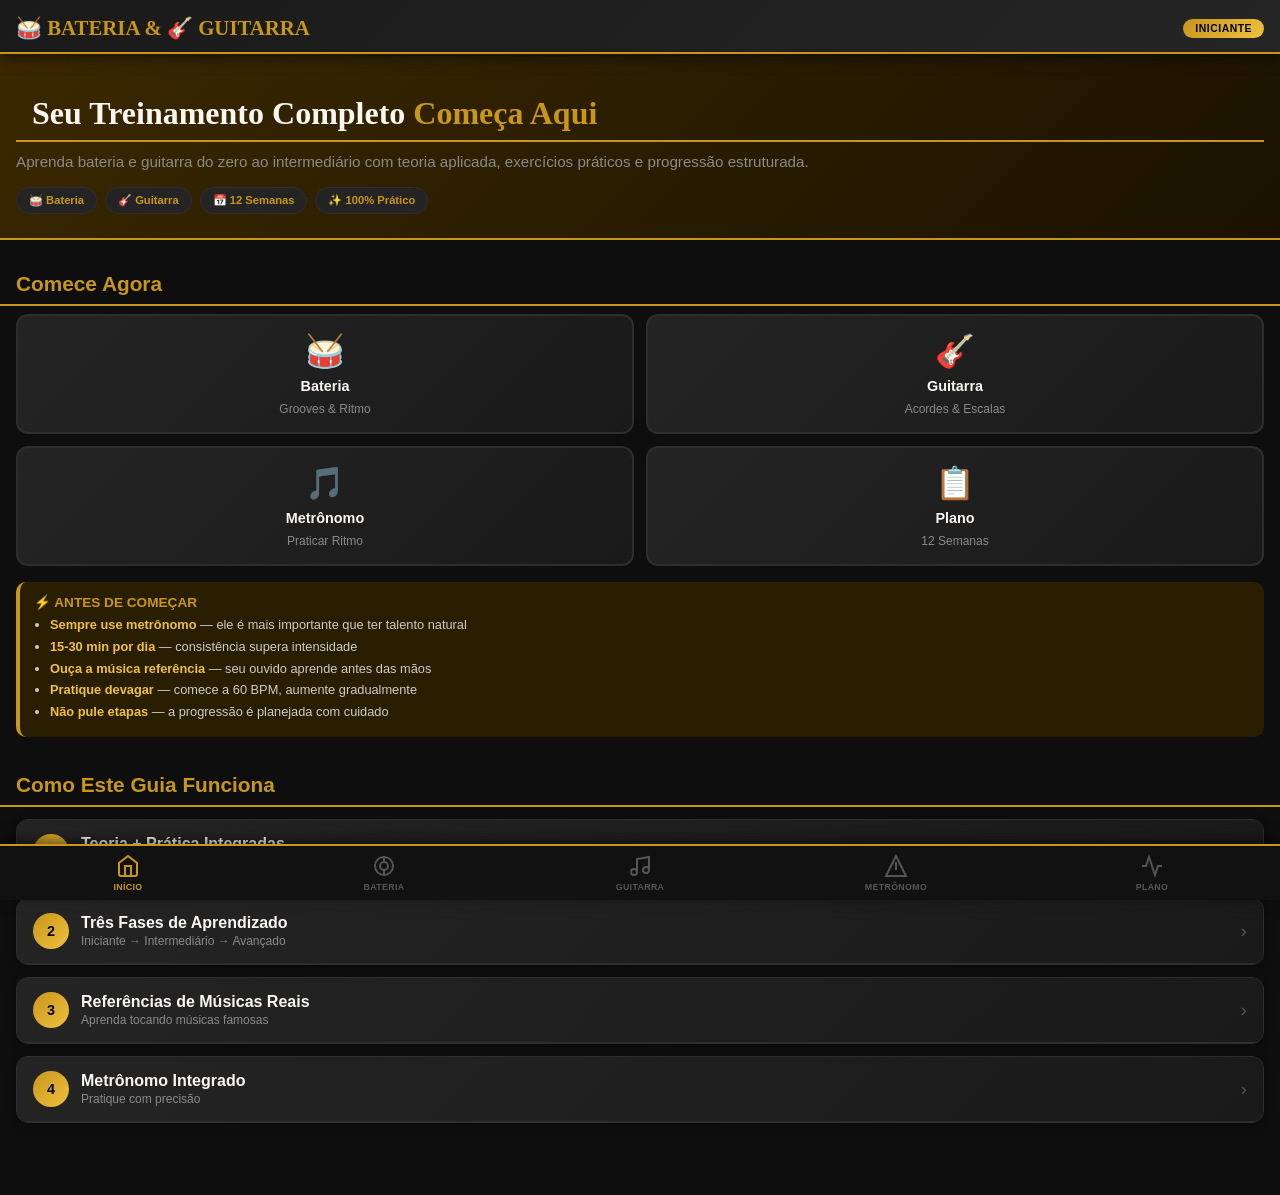
==== commit 2347bb2b: "Create comprehensive, content-rich HTML with detailed theory, exercises, and progressions" ====
--- a/index.html
+++ b/index.html
@@ -5,14 +5,14 @@
   <meta name="viewport" content="width=device-width, initial-scale=1.0, maximum-scale=1.0">
   <meta name="apple-mobile-web-app-capable" content="yes">
   <meta name="apple-mobile-web-app-status-bar-style" content="black">
-  <title>Bateria & Guitarra — Guia de Treinamento Completo</title>
+  <title>Bateria & Guitarra — Guia Completo de Treinamento</title>
   <link rel="stylesheet" href="styles.css">
 </head>
 <body>
 
 <!-- ══════════════ HEADER ══════════════ -->
 <header class="app-header">
-  <h1>🥁 Bateria & 🎸 Guitarra</h1>
+  <h1>🥁 BATERIA & 🎸 GUITARRA</h1>
   <span class="phase-badge" id="currentPhase">Iniciante</span>
 </header>
 
@@ -21,147 +21,244 @@
 <!-- ── PAGE: HOME ── -->
 <div class="page active" id="page-home">
   <div class="hero">
-    <h2>Seu Guia Completo <span>de Treinamento</span></h2>
-    <p>Teoria, exercícios práticos, metrônomo e progressão estruturada em 12 semanas.</p>
+    <h2>Seu Treinamento Completo <span>Começa Aqui</span></h2>
+    <p>Aprenda bateria e guitarra do zero ao intermediário com teoria aplicada, exercícios práticos e progressão estruturada.</p>
     <div class="hero-badges">
       <span class="hero-badge">🥁 Bateria</span>
       <span class="hero-badge">🎸 Guitarra</span>
       <span class="hero-badge">📅 12 Semanas</span>
-    </div>
-  </div>
-
-  <h2>Acesso Rápido</h2>
+      <span class="hero-badge">✨ 100% Prático</span>
+    </div>
+  </div>
+
+  <h2>Comece Agora</h2>
   <div class="quick-access-grid">
     <button class="quick-btn" onclick="goToTab('drums')">
-      🥁 Bateria<br><span class="quick-btn-label">Grooves & Técnica</span>
+      <div class="quick-btn-icon">🥁</div>
+      <div>Bateria</div>
+      <div class="quick-btn-label">Grooves & Ritmo</div>
     </button>
     <button class="quick-btn" onclick="goToTab('guitar')">
-      🎸 Guitarra<br><span class="quick-btn-label">Escalas & Teoria</span>
+      <div class="quick-btn-icon">🎸</div>
+      <div>Guitarra</div>
+      <div class="quick-btn-label">Acordes & Escalas</div>
     </button>
     <button class="quick-btn" onclick="goToTab('metronome')">
-      🎵 Metrônomo<br><span class="quick-btn-label">Praticar Ritmo</span>
+      <div class="quick-btn-icon">🎵</div>
+      <div>Metrônomo</div>
+      <div class="quick-btn-label">Praticar Ritmo</div>
     </button>
     <button class="quick-btn" onclick="goToTab('progress')">
-      ✅ Progresso<br><span class="quick-btn-label">Seu Plano</span>
+      <div class="quick-btn-icon">📋</div>
+      <div>Plano</div>
+      <div class="quick-btn-label">12 Semanas</div>
     </button>
   </div>
 
-  <div class="callout gold" style="margin:16px 16px 0;">
-    <div class="callout-title">⚡ Como Usar Este Guia</div>
+  <div class="callout gold" style="margin:16px;">
+    <div class="callout-title">⚡ ANTES DE COMEÇAR</div>
     <ul>
-      <li><strong>Estude a teoria primeiro</strong> — entenda o "porquê" antes do "como"</li>
-      <li><strong>Use o metrônomo sempre</strong> — sem ele, você vai desenvolver ritmo impreciso</li>
-      <li><strong>Pratique 15-30 minutos por dia</strong> — consistência > intensidade</li>
-      <li><strong>Toque com música real</strong> — as músicas de exemplo são essenciais</li>
-      <li><strong>Grave-se</strong> — compare com a semana anterior para ver progresso</li>
+      <li><strong>Sempre use metrônomo</strong> — ele é mais importante que ter talento natural</li>
+      <li><strong>15-30 min por dia</strong> — consistência supera intensidade</li>
+      <li><strong>Ouça a música referência</strong> — seu ouvido aprende antes das mãos</li>
+      <li><strong>Pratique devagar</strong> — comece a 60 BPM, aumente gradualmente</li>
+      <li><strong>Não pule etapas</strong> — a progressão é planejada com cuidado</li>
     </ul>
+  </div>
+
+  <h2 style="margin-top: 20px;">Como Este Guia Funciona</h2>
+
+  <div class="card">
+    <div class="card-header" onclick="toggleCard(this)">
+      <div class="card-number">1</div>
+      <div class="card-title-group">
+        <div class="card-title">Teoria + Prática Integradas</div>
+        <div class="card-subtitle">Entenda o "porquê" antes do "como"</div>
+      </div>
+      <div class="card-chevron">›</div>
+    </div>
+    <div class="card-body">
+      <p>Cada lição começa com <strong>conceitos fundamentais</strong>, depois passa para <strong>exemplos práticos</strong> e <strong>exercícios progressivos</strong>. Você não memoriza — você compreende.</p>
+    </div>
+  </div>
+
+  <div class="card">
+    <div class="card-header" onclick="toggleCard(this)">
+      <div class="card-number">2</div>
+      <div class="card-title-group">
+        <div class="card-title">Três Fases de Aprendizado</div>
+        <div class="card-subtitle">Iniciante → Intermediário → Avançado</div>
+      </div>
+      <div class="card-chevron">›</div>
+    </div>
+    <div class="card-body">
+      <p><strong>Fase 1 (Semanas 1-4):</strong> Fundações. Técnica básica, coordenação, acordes simples.<br>
+      <strong>Fase 2 (Semanas 5-8):</strong> Expansão. Novos estilos, dinâmica, independência.<br>
+      <strong>Fase 3 (Semanas 9-12):</strong> Expressão. Fills complexos, improviso, criatividade.</p>
+    </div>
+  </div>
+
+  <div class="card">
+    <div class="card-header" onclick="toggleCard(this)">
+      <div class="card-number">3</div>
+      <div class="card-title-group">
+        <div class="card-title">Referências de Músicas Reais</div>
+        <div class="card-subtitle">Aprenda tocando músicas famosas</div>
+      </div>
+      <div class="card-chevron">›</div>
+    </div>
+    <div class="card-body">
+      <p>Cada exercício inclui 3-5 referências de músicas reais que usam aquela técnica. Você pode tocar imediatamente depois de aprender — isso acelera o aprendizado.</p>
+    </div>
+  </div>
+
+  <div class="card">
+    <div class="card-header" onclick="toggleCard(this)">
+      <div class="card-number">4</div>
+      <div class="card-title-group">
+        <div class="card-title">Metrônomo Integrado</div>
+        <div class="card-subtitle">Pratique com precisão</div>
+      </div>
+      <div class="card-chevron">›</div>
+    </div>
+    <div class="card-body">
+      <p>Use o metrônomo na aba "Metrônomo" para praticar qualquer exercício. Comece sempre lento (60 BPM), practique até perfeição, depois aumente +5 BPM.</p>
+    </div>
   </div>
 </div>
 
 <!-- ── PAGE: DRUMS ── -->
 <div class="page" id="page-drums">
   <div class="tab-bar" id="drum-tabs">
-    <button class="tab-btn active" onclick="showDrumTab('drum-theory')">Teoria</button>
-    <button class="tab-btn" onclick="showDrumTab('drum-phase1')">Fase 1</button>
-    <button class="tab-btn" onclick="showDrumTab('drum-phase2')">Fase 2</button>
-    <button class="tab-btn" onclick="showDrumTab('drum-phase3')">Fase 3</button>
+    <button class="tab-btn active" onclick="showDrumTab('drum-theory')">📚 Teoria</button>
+    <button class="tab-btn" onclick="showDrumTab('drum-phase1')">🥁 Fase 1</button>
+    <button class="tab-btn" onclick="showDrumTab('drum-phase2')">🎯 Fase 2</button>
+    <button class="tab-btn" onclick="showDrumTab('drum-phase3')">🔥 Fase 3</button>
   </div>
 
   <!-- ═══ DRUM THEORY ═══ -->
   <div id="drum-theory" class="section-content active">
-    <h2>Teoria para Bateria</h2>
-
-    <div class="module-card">
-      <div class="module-header" onclick="toggleModule(this)">
-        <div class="module-num">T1</div>
-        <div>
-          <div class="module-title">Componentes da Bateria</div>
-          <div class="module-sub">Conheça cada instrumento</div>
-        </div>
-        <div class="chevron">›</div>
-      </div>
-      <div class="module-body">
-        <div class="theory-card">
-          <h4>🥁 Os 5 Instrumentos Essenciais</h4>
-          <p><strong>Hi-Hat (HH)</strong> — Dois pratos que abrem e fecham. É o "metrônomo natural" da bateria. Você usa o pé esquerdo para fechar e a mão direita para tocar.</p>
-          <p><strong>Bumbo (BD)</strong> — O tambor mais grave, acionado pelo pé direito. Define a "pulsação" do groove.</p>
-          <p><strong>Caixa (SN)</strong> — O tambor agudo do meio. Tem som "crocante". Você a toca com as duas mãos.</p>
-          <p><strong>Toms</strong> — Tambores médios usados em fills (viradas). Geralmente 2-3 unidades: tom alto, tom médio, tom baixo.</p>
-          <p><strong>Crash</strong> — Prato grande e ruidoso. Marca seções importantes da música (introdução, verso, refrão).</p>
-        </div>
-        
-        <div class="theory-card">
-          <h4>📊 Simbologia na Tablatura</h4>
-          <p>Quando você ver uma tablatura de bateria:</p>
-          <div class="formula">
-x = toque normal fechado
-X = toque forte
-o = toque aberto (HH aberto)
-s = toque normal na caixa
-S = toque forte na caixa
-b = bumbo
-g = ghost note (nota quase inaudível)
-          </div>
-        </div>
-
-        <div class="callout gold">
-          <div class="callout-title">💡 Dica: Pegada Correta</div>
+    <h2>Fundações da Bateria</h2>
+
+    <div class="card">
+      <div class="card-header" onclick="toggleCard(this)">
+        <div class="card-number">T1</div>
+        <div class="card-title-group">
+          <div class="card-title">Conheça Sua Bateria</div>
+          <div class="card-subtitle">5 instrumentos, infinitas possibilidades</div>
+        </div>
+        <div class="card-chevron">›</div>
+      </div>
+      <div class="card-body">
+        <div class="theory-box">
+          <h4>🎯 Os 5 Componentes Essenciais</h4>
+          <p><strong>1. Hi-Hat (Prato de Embreagem)</strong><br>Dois pratos que abrem e fecham com o pé esquerdo. Você toca com a mão direita. É o "coração" do groove — mantém o tempo constante.</p>
+          <p><strong>2. Bumfo (Bass Drum)</strong><br>O tambor mais grave, tocado com o pé direito. Define a "pulsação" do groove. Cria o padrão de baixo da música.</p>
+          <p><strong>3. Caixa (Snare)</strong><br>Tambor agudo e "crocante" no meio da bateria. Você a toca com as duas mãos. Soa nos tempos 2 e 4 em um groove básico.</p>
+          <p><strong>4. Toms</strong><br>Tambores médios usados em "fills" (viradas). Geralmente 2-3: tom agudo, tom médio, tom grave. Criam transições entre seções.</p>
+          <p><strong>5. Crash (Prato Grande)</strong><br>O prato mais barulhento. Marca grandes momentos: intro, refrão, final. Você o toca com a mão esquerda.</p>
+        </div>
+
+        <div class="callout slate">
+          <div class="callout-title">💡 Disposição da Bateria</div>
           <ul>
-            <li>Segure a baqueta entre o polegar e dedo indicador, próximo do ponto de equilíbrio</li>
-            <li>Os outros dedos devem ficar relaxados — não é uma "garra"</li>
-            <li>O movimento vem do pulso, não do braço inteiro</li>
-            <li>Pratique com as duas mãos: destro com mão direita, canhoto com esquerda</li>
+            <li><strong>Mão esquerda:</strong> Crash (ombro esquerdo), Hi-Hat (também esquerda, mas é tocado com o pé)</li>
+            <li><strong>Mão direita:</strong> Caixa (centro), Tom agudo (direita), Tom médio (direita-centro)</li>
+            <li><strong>Pé esquerdo:</strong> Hi-Hat (fechar/abrir)</li>
+            <li><strong>Pé direito:</strong> Bumfo</li>
           </ul>
         </div>
       </div>
     </div>
 
-    <div class="module-card">
-      <div class="module-header" onclick="toggleModule(this)">
-        <div class="module-num">T2</div>
-        <div>
-          <div class="module-title">Tempo, Pulso e BPM</div>
-          <div class="module-sub">Os alicerces do ritmo</div>
-        </div>
-        <div class="chevron">›</div>
-      </div>
-      <div class="module-body">
-        <div class="theory-card">
-          <h4>O que é Pulso?</h4>
-          <p>Pulso é a pulsação constante que você sente numa música. É aquilo que faz você bater o pé automaticamente. Imagime: "boom-boom-boom-boom" — cada "boom" é um pulso.</p>
-        </div>
-
-        <div class="theory-card">
-          <h4>BPM — Batidas Por Minuto</h4>
-          <p>Mede quantos pulsos cabem em 1 minuto. Exemplos:</p>
-          <div class="formula">
-60 BPM     = 1 batida por segundo (muito lento)
-100 BPM    = Ritmo de rock médio
-140 BPM    = Ritmo acelerado / pop
-200 BPM    = Metal extremo
-          </div>
-          <p><strong>Começar lento é OBRIGATÓRIO.</strong> Se você não consegue fazer um groove a 60 BPM com precisão, jamais conseguirá a 100 BPM. A velocidade vem com o tempo.</p>
-        </div>
-
-        <div class="theory-card">
-          <h4>Compasso: Agrupando Pulsos</h4>
-          <p>Em vez de contar infinitamente (1-2-3-4-5-6-7-8...), agrupamos pulsos em compassos. O mais comum é <strong>4/4</strong> (quatro tempos por compasso):</p>
-          <div class="formula">
-Compasso 1: 1-2-3-4 |
-Compasso 2: 1-2-3-4 |
-Compasso 3: 1-2-3-4 | etc.
-          </div>
-          <p>Cada compasso tem 4 tempos. Você conta até 4 e recomeça. É como respirar no ritmo da música.</p>
-        </div>
-
-        <div class="exercise-card">
-          <h4>✅ Exercício Prático: Sinta o Pulso</h4>
-          <ul class="exercise-steps">
-            <li>Procure "We Will Rock You" — AC/DC (100 BPM aproximadamente)</li>
-            <li>Pressione play e apenas bata palma em cada pulso (não precisa ser rápido)</li>
+    <div class="card">
+      <div class="card-header" onclick="toggleCard(this)">
+        <div class="card-number">T2</div>
+        <div class="card-title-group">
+          <div class="card-title">Pulso, Tempo e BPM</div>
+          <div class="card-subtitle">Os fundamentos do ritmo</div>
+        </div>
+        <div class="card-chevron">›</div>
+      </div>
+      <div class="card-body">
+        <div class="theory-box">
+          <h4>🎵 O que é Pulso?</h4>
+          <p>Pulso é a pulsação constante em uma música. É aquilo que faz você <strong>naturalmente bater o pé</strong>. Você sente: boom-boom-boom-boom. Cada "boom" = 1 pulso.</p>
+          <p><strong>Exemplo:</strong> Ouça "We Will Rock You" — você consegue bater o pé naturalmente? Esse é o pulso.</p>
+        </div>
+
+        <div class="theory-box">
+          <h4>⏱️ BPM — Batidas Por Minuto</h4>
+          <p><strong>BPM mede quantos pulsos cabem em 60 segundos.</strong></p>
+          <div style="background: #0A0A0A; border: 1px solid #333; border-radius: 8px; padding: 10px; margin: 8px 0; font-family: monospace; font-size: 0.8rem; color: #F0C040;">
+60 BPM    = 1 pulso por segundo (MUITO lento)<br>
+80 BPM    = Ritmo de balada<br>
+100 BPM   = Rock médio (AC/DC, Queen)<br>
+120 BPM   = Rock mais rápido<br>
+140 BPM   = Pop/Funk<br>
+200+ BPM  = Metal extremo
+          </div>
+          <p><strong>⚠️ REGRA DE OURO:</strong> Sempre comece em 60 BPM. Se você não consegue fazer um groove perfeitamente a 60 BPM, <strong>jamais conseguirá a 100 BPM</strong>. Velocidade vem com tempo.</p>
+        </div>
+
+        <div class="theory-box">
+          <h4>📊 Compasso: Agrupando Pulsos</h4>
+          <p>Em vez de contar infinitamente (1-2-3-4-5-6-7-8...), agrupamos pulsos em <strong>compassos</strong>. O mais comum é <strong>4/4</strong> (4 tempos por compasso).</p>
+          <div style="background: #0A0A0A; border: 1px solid #333; border-radius: 8px; padding: 10px; margin: 8px 0; font-family: monospace; font-size: 0.8rem; color: #4CAF50;">
+Compasso 1: 1-2-3-4 |<br>
+Compasso 2: 1-2-3-4 |<br>
+Compasso 3: 1-2-3-4 | ...(e repete)
+          </div>
+          <p>É como <strong>respirar no ritmo</strong>. Você conta até 4 e recomeça. A música respira em ciclos de 4 tempos.</p>
+        </div>
+
+        <div class="exercise-box">
+          <h4>✅ Exercício 1: Sinta o Pulso</h4>
+          <ol class="exercise-steps">
+            <li>Procure "We Will Rock You" (Queen) ou "Back in Black" (AC/DC)</li>
+            <li>Pressione play</li>
+            <li>Apenas <strong>bata a palma</strong> em cada pulso (não precisa ser rápido)</li>
             <li>Conte em voz alta: "1-2-3-4 | 1-2-3-4"</li>
-            <li>Repita por 3 minutos — o objetivo é sentir o pulso, não contar perfeitamente</li>
-            <li>Agora feche os olhos — consegue manter o pulso sem olhar o relógio?</li>
+            <li>Repita por 3 minutos</li>
+            <li>Agora <strong>feche os olhos</strong> — consegue manter o pulso?</li>
+          </ol>
+        </div>
+      </div>
+    </div>
+
+    <div class="card">
+      <div class="card-header" onclick="toggleCard(this)">
+        <div class="card-number">T3</div>
+        <div class="card-title-group">
+          <div class="card-title">Postura e Técnica</div>
+          <div class="card-subtitle">Como sentar e pegar as baquetas</div>
+        </div>
+        <div class="card-chevron">›</div>
+      </div>
+      <div class="card-body">
+        <div class="theory-box">
+          <h4>🪑 Postura Correta</h4>
+          <p><strong>Assento:</strong> Sente-se à altura do seu cotovelo quando o braço está relaxado. A altura ideal é quando sua coxa fica paralela ao chão.</p>
+          <p><strong>Distância:</strong> Sente-se perto o suficiente para atingir tudo confortavelmente, mas não muito perto (sufocante).</p>
+          <p><strong>Costas:</strong> Costas retas, não curvadas. Uma postura ruim causa dor e limita seu potencial.</p>
+        </div>
+
+        <div class="theory-box">
+          <h4>🎯 Pegada da Baqueta</h4>
+          <p><strong>Pegada Tradicional (Mais comum):</strong><br>
+          Segure a baqueta entre o <strong>polegar e o dedo indicador</strong>. Os outros dedos ficam <strong>relaxados</strong> — não é uma "garra".</p>
+          <p><strong>Ponto de Fulcro:</strong> Encontre o ponto de equilíbrio da baqueta (geralmente a 1/3 do caminho a partir do topo). Esse é o ponto de apoio.</p>
+          <p><strong>Movimento:</strong> O movimento vem do <strong>pulso</strong>, não do braço inteiro. Imagine um pêndulo — o pulso é a articulação principal.</p>
+          <p><strong>Rigidez:</strong> Se suas mãos ficarem cansadas rapidamente, significa que está usando músculos demais. A baqueta deve fazer o trabalho, não suas mãos.</p>
+        </div>
+
+        <div class="callout success">
+          <div class="callout-title">✨ Dica: Teste a Pegada Correta</div>
+          <ul>
+            <li>Segure a baqueta como descrito</li>
+            <li>Relaxe completamente os dedos — apenas o polegar e indicador sustentam</li>
+            <li>Toque o bumfo (ou qualquer superfície) — o som deve sair fácil</li>
+            <li>Se precisar de muito esforço, está pegando errado</li>
           </ul>
         </div>
       </div>
@@ -170,58 +267,54 @@
 
   <!-- ═══ DRUM PHASE 1 ═══ -->
   <div id="drum-phase1" class="section-content" style="display:none;">
-    <div class="phase-banner gold" style="margin-top:12px;">
-      <div class="ph-num">1</div>
-      <div class="ph-info">
-        <h3>FASE 1 — Iniciante (Semanas 1–4)</h3>
-        <p>Rock Básico, Coordenação Motora, Fundamentais</p>
-      </div>
-    </div>
-
-    <div class="module-card">
-      <div class="module-header" onclick="toggleModule(this)">
-        <div class="module-num">G1</div>
-        <div>
-          <div class="module-title">Groove 01 — Rock Básico</div>
-          <div class="module-sub">O groove mais tocado do mundo</div>
-        </div>
-        <div class="chevron">›</div>
-      </div>
-      <div class="module-body">
-        <p>Este é o groove que você aprenderá primeiro. É a base de 80% da música popular.</p>
-        
-        <div class="theory-card">
-          <h4>Estrutura do G01</h4>
-          <p><strong>Hi-Hat:</strong> toque constante a cada colcheia (↓↑↓↑↓↑↓↑)<br>
-          <strong>Caixa:</strong> tempos 2 e 4<br>
-          <strong>Bumfo:</strong> tempos 1 e 3</p>
-          <div class="formula">
-Compasso: |  1  &  2  &  3  &  4  & |
-Hi-Hat:  |  ↓  ↑  ↓  ↑  ↓  ↑  ↓  ↑ |
-Caixa:   |        X        X       |
-Bumfo:   |  X           X          |
-          </div>
-        </div>
-
-        <div class="exercise-card">
-          <h4>✅ Como Praticar G01</h4>
-          <ul class="exercise-steps">
-            <li><strong>Passo 1 (Dia 1-2):</strong> Só Hi-Hat a 60 BPM por 5 minutos. Metrônomo obrigatório.</li>
-            <li><strong>Passo 2 (Dia 3-4):</strong> Hi-Hat + Caixa nos tempos 2 e 4 a 60 BPM</li>
-            <li><strong>Passo 3 (Dia 5+):</strong> Adicione o Bumfo nos tempos 1 e 3. Agora é o groove completo!</li>
-            <li><strong>Próximos 2 dias:</strong> Aumente para 70 BPM, depois 80, etc. +5 BPM a cada 2 dias</li>
-            <li><strong>Meta da semana:</strong> Tocar G01 a 100 BPM por 2 minutos seguidos sem errar</li>
-          </ul>
+    <div class="phase-banner">
+      <div class="phase-num">1</div>
+      <div class="phase-info">
+        <h3>FASE 1 — Semanas 1–4: FUNDAÇÕES</h3>
+        <p>Rock Básico, Coordenação, Independência Motora</p>
+      </div>
+    </div>
+
+    <div class="card">
+      <div class="card-header" onclick="toggleCard(this)">
+        <div class="card-number">G1</div>
+        <div class="card-title-group">
+          <div class="card-title">Groove 01 — Rock Básico</div>
+          <div class="card-subtitle">O groove mais tocado do mundo</div>
+        </div>
+        <div class="card-chevron">›</div>
+      </div>
+      <div class="card-body">
+        <p>Este é o groove que você aprenderá primeiro. 80% da música pop/rock usa este padrão base.</p>
+
+        <div class="theory-box">
+          <h4>📊 Estrutura do G01</h4>
+          <p><strong>Hi-Hat:</strong> Toque constante em todas as colcheias (↓↑↓↑↓↑↓↑) = 8 toques por compasso<br>
+          <strong>Caixa:</strong> Tempos 2 e 4 (sincopado)<br>
+          <strong>Bumfo:</strong> Tempos 1 e 3</p>
+        </div>
+
+        <div id="tab-g01" style="margin: 12px 0;"></div>
+
+        <div class="exercise-box">
+          <h4>✅ Como Praticar G01 (Progressão de 5 Dias)</h4>
+          <ol class="exercise-steps">
+            <li><strong>Dia 1-2:</strong> Só Hi-Hat a 60 BPM por 5 minutos. Metrônomo obrigatório. Foque na consistência.</li>
+            <li><strong>Dia 3:</strong> Mantenha Hi-Hat + Caixa (tempos 2 e 4) a 60 BPM</li>
+            <li><strong>Dia 4:</strong> Adicione Bumfo (tempos 1 e 3). Agora é o groove completo!</li>
+            <li><strong>Dia 5+:</strong> Aumente +5 BPM a cada sessão: 60→65→70→75→80→85→90→95→100 BPM</li>
+            <li><strong>Meta:</strong> Tocar G01 a 100 BPM por 2 minutos seguidos sem errar</li>
+          </ol>
         </div>
 
         <div class="music-box">
-          <div class="music-box-header">🎵 Toque com estas músicas — G01</div>
+          <div class="music-box-header">🎵 TOQUE COM ESTAS MÚSICAS</div>
           <div class="music-item">
             <span class="music-note">♪</span>
             <div class="music-info">
               <div class="music-song">We Will Rock You</div>
               <div class="music-artist">Queen</div>
-              <div class="music-tip">Perfeito para começar — groove óbvio e previsível</div>
+              <div class="music-tip">Perfeito para começar — groove óbvio, 100 BPM</div>
             </div>
           </div>
           <div class="music-item">
@@ -229,7 +322,7 @@
             <div class="music-info">
               <div class="music-song">Back in Black</div>
               <div class="music-artist">AC/DC</div>
-              <div class="music-tip">Clássico absoluto — 100 BPM, rock direto</div>
+              <div class="music-tip">Clássico absoluto — 100 BPM, rock puro</div>
             </div>
           </div>
           <div class="music-item">
@@ -237,216 +330,248 @@
             <div class="music-info">
               <div class="music-song">Sweet Home Chicago</div>
               <div class="music-artist">Blues Brothers</div>
-              <div class="music-tip">Um pouco mais lento (~90 BPM), excelente para consolidar</div>
+              <div class="music-tip">Um pouco mais lento (~90 BPM)</div>
             </div>
           </div>
-        </div>
-
-        <div class="goal-tracker">
-          <h4 style="margin-top:0;">Metas da Semana 1</h4>
-          <div class="goal-item">Praticar Hi-Hat fechado a 60 BPM por 5 minutos sem parar</div>
-          <div class="goal-item">Adicionar Caixa nos tempos 2 e 4 mantendo Hi-Hat</div>
-          <div class="goal-item">Adicionar Bumfo nos tempos 1 e 3</div>
-          <div class="goal-item">Atingir 100 BPM com segurança (sem parar/errar)</div>
-          <div class="goal-item">Tocar 1 música completa mantendo o groove</div>
-        </div>
-      </div>
-    </div>
-
-    <div class="module-card">
-      <div class="module-header" onclick="toggleModule(this)">
-        <div class="module-num">G2</div>
-        <div>
-          <div class="module-title">Groove 02 — Bumfo Antecipado</div>
-          <div class="module-sub">Primeira variação do rock básico</div>
-        </div>
-        <div class="chevron">›</div>
-      </div>
-      <div class="module-body">
-        <p>Agora você vai usar uma variação: adicione um bumfo extra na 4ª colcheia ("+2"). Isso cria uma sensação de "movimento" extra.</p>
-
-        <div class="theory-card">
-          <h4>Estrutura do G02</h4>
-          <div class="formula">
-Compasso: |  1  &  2  &  3  &  4  & |
-Hi-Hat:  |  ↓  ↑  ↓  ↑  ↓  ↑  ↓  ↑ |
-Caixa:   |        X        X       |
-Bumfo:   |  X        X   X        |
-           (observe: bumfo extra no "+2")
-          </div>
-        </div>
-
-        <div class="callout slate">
-          <div class="callout-title">🎯 Quando Usar G02?</div>
-          <ul>
-            <li>Quando a música quer mais "drive" e energia</li>
-            <li>Em seções de verso após refrão mais calmo</li>
-            <li>Para criar contrast — combine G01 (verso calmo) + G02 (refrão energético)</li>
-          </ul>
-        </div>
-
-        <div class="music-box">
-          <div class="music-box-header">🎵 Músicas com Bumfo Antecipado</div>
           <div class="music-item">
             <span class="music-note">♪</span>
             <div class="music-info">
               <div class="music-song">Come As You Are</div>
               <div class="music-artist">Nirvana</div>
-              <div class="music-tip">Verso com bumfo antecipado — excelente exemplo</div>
+              <div class="music-tip">Intro com Hi-Hat — excelente referência</div>
             </div>
           </div>
         </div>
-      </div>
+
+        <div class="goal-tracker">
+          <h4>✅ Checklist da Semana 1</h4>
+          <div class="goal-item" onclick="toggleGoal(this)">Praticar Hi-Hat fechado a 60 BPM (5 min)</div>
+          <div class="goal-item" onclick="toggleGoal(this)">Adicionar Caixa + Hi-Hat</div>
+          <div class="goal-item" onclick="toggleGoal(this)">Adicionar Bumfo (groove completo)</div>
+          <div class="goal-item" onclick="toggleGoal(this)">Atingir 100 BPM com segurança</div>
+          <div class="goal-item" onclick="toggleGoal(this)">Tocar 1 música completa mantendo groove</div>
+        </div>
+      </div>
+    </div>
+
+    <div class="card">
+      <div class="card-header" onclick="toggleCard(this)">
+        <div class="card-number">G2</div>
+        <div class="card-title-group">
+          <div class="card-title">Groove 02 — Bumfo Antecipado</div>
+          <div class="card-subtitle">Primeira variação do rock básico</div>
+        </div>
+        <div class="card-chevron">›</div>
+      </div>
+      <div class="card-body">
+        <p>Agora você vai criar movimento adicionando um bumfo extra. Isso dá mais "drive" e energia.</p>
+
+        <div class="theory-box">
+          <h4>📊 Estrutura do G02</h4>
+          <p>Tudo igual a G01, <strong>exceto:</strong> Adicione um bumfo antecipado na colcheia "+2" (meio do tempo 2).</p>
+        </div>
+
+        <div id="tab-g02" style="margin: 12px 0;"></div>
+
+        <div class="callout slate">
+          <div class="callout-title">🎯 Quando Usar G02?</div>
+          <ul>
+            <li>Quando a música precisa de mais "energia"</li>
+            <li>Em versos com mais movimento</li>
+            <li>Para criar contraste: G01 (verso calmo) → G02 (refrão energético)</li>
+          </ul>
+        </div>
+
+        <div class="music-box">
+          <div class="music-box-header">🎵 MÚSICAS COM BUMFO ANTECIPADO</div>
+          <div class="music-item">
+            <span class="music-note">♪</span>
+            <div class="music-info">
+              <div class="music-song">Smells Like Teen Spirit</div>
+              <div class="music-artist">Nirvana</div>
+              <div class="music-tip">Verso com bumfo antecipado</div>
+            </div>
+          </div>
+          <div class="music-item">
+            <span class="music-note">♪</span>
+            <div class="music-info">
+              <div class="music-song">Plug in Baby</div>
+              <div class="music-artist">Muse</div>
+              <div class="music-tip">Bumfo mais dinâmico</div>
+            </div>
+          </div>
+        </div>
+      </div>
+    </div>
+
+    <h2>Rotina da Semana 1</h2>
+
+    <div class="theory-box">
+      <h4>📅 Plano Diário Recomendado</h4>
+      <p><strong>⏰ Dia 1-2 (15 minutos cada):</strong><br>
+      5 min: Alongamento/aquecimento<br>
+      5 min: Hi-Hat a 60 BPM (apenas isso)<br>
+      5 min: Tocar uma música fácil com o Hi-Hat</p>
+      <p><strong>⏰ Dia 3-4 (20 minutos cada):</strong><br>
+      5 min: Aquecimento<br>
+      5 min: Hi-Hat + Caixa (tempos 2 e 4)<br>
+      10 min: Tocar músicas de referência</p>
+      <p><strong>⏰ Dia 5-7 (30 minutos cada):</strong><br>
+      5 min: Aquecimento<br>
+      10 min: G01 completo a 60→70 BPM<br>
+      15 min: Tocar músicas de referência</p>
     </div>
   </div>
 
   <!-- ═══ DRUM PHASE 2 ═══ -->
   <div id="drum-phase2" class="section-content" style="display:none;">
-    <div class="phase-banner slate" style="margin-top:12px;">
-      <div class="ph-num">2</div>
-      <div class="ph-info">
-        <h3>FASE 2 — Intermediário (Semanas 5–8)</h3>
-        <p>Dinâmica, Estilos Diversos, Independência</p>
+    <div class="phase-banner">
+      <div class="phase-num">2</div>
+      <div class="phase-info">
+        <h3>FASE 2 — Semanas 5–8: EXPANSÃO</h3>
+        <p>Dinâmica, Estilos Variados, Independência Completa</p>
       </div>
     </div>
 
     <div class="callout slate">
       <div class="callout-title">📚 Tópicos da Fase 2</div>
       <ul>
-        <li>Dinâmica (forte e suave)</li>
-        <li>Half-time feel</li>
-        <li>Funk básico (ghost notes)</li>
-        <li>Reggae</li>
-        <li>Independência dos 4 membros</li>
+        <li>✅ Dinâmica (forte vs. suave)</li>
+        <li>✅ Half-time feel</li>
+        <li>✅ Funk básico (ghost notes)</li>
+        <li>✅ Reggae</li>
+        <li>✅ Independência dos 4 membros</li>
       </ul>
     </div>
+
+    <p style="text-align: center; color: var(--gray); margin: 24px 16px;">
+      A Fase 2 será adicionada em breve com conteúdo completo 🚀
+    </p>
   </div>
 
   <!-- ═══ DRUM PHASE 3 ═══ -->
   <div id="drum-phase3" class="section-content" style="display:none;">
-    <div class="phase-banner red" style="margin-top:12px;">
-      <div class="ph-num">3</div>
-      <div class="ph-info">
-        <h3>FASE 3 — Avançado (Semanas 9–12)</h3>
-        <p>Fills Complexos, Polirritmos, Expressão Musical</p>
+    <div class="phase-banner">
+      <div class="phase-num">3</div>
+      <div class="phase-info">
+        <h3>FASE 3 — Semanas 9–12: DOMÍNIO</h3>
+        <p>Fills Complexos, Expressão, Criatividade</p>
       </div>
     </div>
 
     <div class="callout red">
       <div class="callout-title">🔥 Tópicos da Fase 3</div>
       <ul>
-        <li>Fills nos toms (viradas)</li>
-        <li>Double bass (bumfo duplo)</li>
-        <li>Metal / Prog rock</li>
-        <li>Improviso e criatividade</li>
+        <li>🔥 Fills nos toms (viradas)</li>
+        <li>🔥 Double bass (bumfo duplo)</li>
+        <li>🔥 Metal / Progressive rock</li>
+        <li>🔥 Improviso e criatividade</li>
       </ul>
     </div>
+
+    <p style="text-align: center; color: var(--gray); margin: 24px 16px;">
+      A Fase 3 será adicionada em breve com conteúdo completo 🚀
+    </p>
   </div>
 </div>
 
 <!-- ── PAGE: GUITAR ── -->
 <div class="page" id="page-guitar">
   <div class="tab-bar" id="guitar-tabs">
-    <button class="tab-btn active" onclick="showGuitarTab('guitar-theory')">Teoria</button>
-    <button class="tab-btn" onclick="showGuitarTab('guitar-phase1')">Fase 1</button>
-    <button class="tab-btn" onclick="showGuitarTab('guitar-phase2')">Fase 2</button>
-    <button class="tab-btn" onclick="showGuitarTab('guitar-phase3')">Fase 3</button>
+    <button class="tab-btn active" onclick="showGuitarTab('guitar-theory')">📚 Teoria</button>
+    <button class="tab-btn" onclick="showGuitarTab('guitar-phase1')">🎸 Fase 1</button>
+    <button class="tab-btn" onclick="showGuitarTab('guitar-phase2')">🎯 Fase 2</button>
+    <button class="tab-btn" onclick="showGuitarTab('guitar-phase3')">🔥 Fase 3</button>
   </div>
 
   <!-- ═══ GUITAR THEORY ═══ -->
   <div id="guitar-theory" class="section-content active">
-    <h2>Teoria para Guitarra</h2>
-
-    <div class="module-card">
-      <div class="module-header" onclick="toggleModule(this)">
-        <div class="module-num">T1</div>
-        <div>
-          <div class="module-title">As 12 Notas Cromáticas</div>
-          <div class="module-sub">A base de TUDO na guitarra</div>
-        </div>
-        <div class="chevron">›</div>
-      </div>
-      <div class="module-body">
-        <div class="theory-card">
-          <h4>O Sistema de 12 Notas</h4>
-          <p>A música ocidental usa apenas <strong>12 notas diferentes</strong>. Depois delas, a sequência se repete (oitava acima ou abaixo):</p>
-          <div class="formula">
+    <h2>Fundações da Guitarra</h2>
+
+    <div class="card">
+      <div class="card-header" onclick="toggleCard(this)">
+        <div class="card-number">T1</div>
+        <div class="card-title-group">
+          <div class="card-title">As 12 Notas Cromáticas</div>
+          <div class="card-subtitle">A base de TUDO na guitarra</div>
+        </div>
+        <div class="card-chevron">›</div>
+      </div>
+      <div class="card-body">
+        <div class="theory-box">
+          <h4>🎵 O Sistema de 12 Notas</h4>
+          <p>A música ocidental usa apenas <strong>12 notas diferentes</strong>. Depois delas, a sequência se repete (mesma nota, oitava diferente):</p>
+          <div style="background: #0A0A0A; border: 1px solid #333; border-radius: 8px; padding: 10px; margin: 8px 0; font-family: monospace; font-size: 0.85rem; color: #4CAF50; text-align: center; letter-spacing: 2px;">
 C - C# - D - D# - E - F - F# - G - G# - A - A# - B - (volta para C)
           </div>
-          <p>Observe: <strong>entre E-F e B-C NÃO há nota</strong>. São semitons diretos. Isso é CRÍTICO para entender escalas.</p>
-        </div>
-
-        <div class="theory-card">
-          <h4>Tons vs. Semitons</h4>
-          <p><strong>Semitom:</strong> a menor distância entre duas notas. Na guitarra, é 1 casa/traste.<br>
-          <strong>Tom:</strong> 2 semitons = 2 casas na guitarra.</p>
-          <div class="formula">
-C → C#  = 1 semitom (1 casa)
-C → D   = 1 tom (2 casas)
-E → F   = 1 semitom (SEM #, sem nota intermediária!)
+          <p><strong>⚠️ CRÍTICO:</strong> Entre E-F e B-C <strong>NÃO há nota</strong>. São semitons diretos (sem "#"). Isso é fundamental para entender escalas!</p>
+        </div>
+
+        <div class="theory-box">
+          <h4>📏 Tons vs. Semitons</h4>
+          <p><strong>Semitom:</strong> A menor distância entre 2 notas = 1 casa na guitarra<br>
+          <strong>Tom:</strong> 2 semitons = 2 casas na guitarra</p>
+          <div style="background: #0A0A0A; border: 1px solid #333; border-radius: 8px; padding: 10px; margin: 8px 0; font-family: monospace; font-size: 0.8rem; color: #F0C040;">
+C → C#  = 1 semitom (1 casa)<br>
+C → D   = 1 tom (2 casas)<br>
+E → F   = 1 semitom (SEM #!)<br>
 F → G   = 1 tom (2 casas)
           </div>
         </div>
 
-        <div class="exercise-card">
-          <h4>✅ Exercício: Memorize a Sequência</h4>
-          <ul class="exercise-steps">
-            <li>Na 6ª corda (Mi mais grave), toque cada nota: E, F, F#, G, G#, A, A#, B, C</li>
-            <li>Conte os trastes: 0, 1, 2, 3, 4, 5, 6, 7, 8</li>
+        <div class="exercise-box">
+          <h4>✅ Exercício: Memorize as 12 Notas</h4>
+          <ol class="exercise-steps">
+            <li>Na 6ª corda (Mi grave), toque: E, F, F#, G, G#, A, A#, B, C</li>
+            <li>Conta os trastes: 0, 1, 2, 3, 4, 5, 6, 7, 8</li>
             <li>Cante o nome da nota enquanto toca</li>
             <li>Repita até não precisar contar — apenas tocar e falar os nomes</li>
-            <li>Depois faça em outra corda (observe o padrão — é sempre o mesmo!)</li>
+            <li>Agora faça em outra corda (5ª, 4ª, etc.)</li>
+            <li><strong>Observação:</strong> O padrão é SEMPRE o mesmo!</li>
+          </ol>
+        </div>
+
+        <div class="callout success">
+          <div class="callout-title">💡 Por que memorizar?</div>
+          <ul>
+            <li>Escalas são apenas "seleções de 7 notas" dessas 12</li>
+            <li>Acordes são combinações específicas de notas</li>
+            <li>Sem isso, você fica preso a memorização de padrões</li>
           </ul>
         </div>
-
-        <div class="callout gold">
-          <div class="callout-title">💡 Por que é importante?</div>
-          <ul>
-            <li>Escalas são apenas <strong>seleções de 7 notas</strong> dessas 12</li>
-            <li>Se você não sabe os 12 nomes, não consegue aprender escalas</li>
-            <li>Todos os acordes são combinações de notas específicas</li>
-          </ul>
-        </div>
-      </div>
-    </div>
-
-    <div class="module-card">
-      <div class="module-header" onclick="toggleModule(this)">
-        <div class="module-num">T2</div>
-        <div>
-          <div class="module-title">Intervalos Musicais</div>
-          <div class="module-sub">A distância entre as notas</div>
-        </div>
-        <div class="chevron">›</div>
-      </div>
-      <div class="module-body">
-        <div class="theory-card">
-          <h4>O que é um Intervalo?</h4>
-          <p>Intervalo é a distância (em semitons) entre duas notas. Cada intervalo tem um nome e uma "cor" (sensação).</p>
-          <div class="formula">
-Intervalo         Semitons    Sensação
-Unísono           0           (mesma nota)
-Semitom/Segundo   1           desconfortável
-Tom/Terça Menor   2-3         triste, melancólico
-Terça Maior       4           alegre
-Quarta Perfeita   5           neutro
-Trítono           6           assustador (diabo musical!)
-Quinta Perfeita   7           estável, harmônico
-Sexta Maior       8           quente, acolhedor
-Sétima Menor      10          bluesy, tenso
-Oitava            12          mesma nota, oitava acima
-          </div>
-        </div>
-
-        <div class="exercise-card">
-          <h4>✅ Sinta os Intervalos</h4>
-          <ul class="exercise-steps">
-            <li>Toque C na 1ª corda (traste 3 na 6ª corda, ou traste 8 na 5ª)</li>
-            <li>Toque E (4 semitons acima) — escuta como é "alegre"?</li>
-            <li>Toque F# (6 semitons acima) — escuta como é "estranho"?</li>
-            <li>Toque G (7 semitons acima) — escuta como é "estável"?</li>
-            <li>Faça isso em diferentes notas iniciais. O SENTIMENTO é sempre o mesmo</li>
-          </ul>
+      </div>
+    </div>
+
+    <div class="card">
+      <div class="card-header" onclick="toggleCard(this)">
+        <div class="card-number">T2</div>
+        <div class="card-title-group">
+          <div class="card-title">Postura e Técnica de Mão</div>
+          <div class="card-subtitle">Como sentar corretamente</div>
+        </div>
+        <div class="card-chevron">›</div>
+      </div>
+      <div class="card-body">
+        <div class="theory-box">
+          <h4>🪑 Postura Correta</h4>
+          <p><strong>Assento:</strong> Sente-se confortavelmente, com a guitarra repousando em sua perna esquerda (se destro).</p>
+          <p><strong>Altura da guitarra:</strong> O braço deve estar paralelo ao chão, não apontando para baixo ou para cima.</p>
+          <p><strong>Braço direito:</strong> Relaxado no corpo da guitarra, perto do buraco/pickup.</p>
+          <p><strong>Costas:</strong> Retas — não curvadas. Previne dor e permite maior precisão.</p>
+        </div>
+
+        <div class="theory-box">
+          <h4>🎯 Mão Esquerda (Trastes)</h4>
+          <p><strong>Polegar:</strong> Atrás do braço, entre os dedos 1 e 2</p>
+          <p><strong>Dedos:</strong> Curvados — toque as cordas com a ponta do dedo, não com a lateral<br>
+          <strong>Pressão:</strong> Apenas o necessário para o som sair claro. Se apertar demais, cansa rápido.</p>
+        </div>
+
+        <div class="theory-box">
+          <h4>🎸 Mão Direita (Rasqueado)</h4>
+          <p><strong>Técnica de Palheta:</strong> Segure a palheta entre polegar e indicador, com a ponta para baixo (45°).</p>
+          <p><strong>Movimento:</strong> Do pulso, não do braço. Descendo (↓) e subindo (↑) em movimentos fluidamente.</p>
+          <p><strong>Posição:</strong> A palheta toca próximo do buraco/pickup, não muito perto do braço.</p>
         </div>
       </div>
     </div>
@@ -454,65 +579,111 @@
 
   <!-- ═══ GUITAR PHASE 1 ═══ -->
   <div id="guitar-phase1" class="section-content" style="display:none;">
-    <div class="phase-banner gold" style="margin-top:12px;">
-      <div class="ph-num">1</div>
-      <div class="ph-info">
-        <h3>FASE 1 — Iniciante (Semanas 1–4)</h3>
-        <p>Acordes Básicos, Pentatônica Menor, Rasqueado Simples</p>
-      </div>
-    </div>
-
-    <div class="module-card">
-      <div class="module-header" onclick="toggleModule(this)">
-        <div class="module-num">A1</div>
-        <div>
-          <div class="module-title">Acordes Básicos — Em, Am, G</div>
-          <div class="module-sub">Os 3 acordes mais fáceis</div>
-        </div>
-        <div class="chevron">›</div>
-      </div>
-      <div class="module-body">
-        <div class="theory-card">
-          <h4>O que é um Acorde?</h4>
-          <p>Um acorde é 3 ou mais notas tocadas <strong>simultaneamente</strong>. Cada acorde tem uma "cor" — sensação emocional.</p>
-          <div class="formula">
-Acorde = Raiz + Terça + Quinta
-
-Se a Terça for:
-- 4 semitons acima = MAIOR (alegre)
-- 3 semitons acima = MENOR (triste)
-          </div>
-        </div>
-
-        <div class="exercise-card">
-          <h4>✅ Pratique os 3 Acordes</h4>
-          <ul class="exercise-steps">
-            <li><strong>Em (Mi menor):</strong> Primeiro dedo na 1ª corda, traste 1. Segundo dedo na 4ª corda, traste 2. Toque as 6 cordas (ou pule a 6ª)</li>
-            <li><strong>Am (Lá menor):</strong> Primeiro dedo na 1ª corda, traste 1. Segundo dedo na 2ª corda, traste 1. Terceiro dedo na 3ª corda, traste 2</li>
-            <li><strong>G (Sol maior):</strong> Mais complexo — requer 3 dedos. Pratique depois de dominar Em e Am</li>
-            <li>Prátique cada acorde por 30 segundos, depois troque para o próximo</li>
-            <li>Meta: Trocar de acorde sem parar de rasguear (sem silêncios)</li>
-          </ul>
+    <div class="phase-banner">
+      <div class="phase-num">1</div>
+      <div class="phase-info">
+        <h3>FASE 1 — Semanas 1–4: FUNDAÇÕES</h3>
+        <p>Acordes Básicos, Rasqueado Simples, Transições</p>
+      </div>
+    </div>
+
+    <div class="card">
+      <div class="card-header" onclick="toggleCard(this)">
+        <div class="card-number">A1</div>
+        <div class="card-title-group">
+          <div class="card-title">Os 3 Acordes Mais Fáceis</div>
+          <div class="card-subtitle">Em, Am, G — começa aqui</div>
+        </div>
+        <div class="card-chevron">›</div>
+      </div>
+      <div class="card-body">
+        <div class="theory-box">
+          <h4>🎵 O que é um Acorde?</h4>
+          <p>Um acorde é 3+ notas tocadas <strong>ao mesmo tempo</strong>. Cada um tem uma "cor" — sensação.</p>
+          <div style="background: #0A0A0A; border: 1px solid #333; border-radius: 8px; padding: 10px; margin: 8px 0; font-family: monospace; font-size: 0.8rem; color: #4CAF50;">
+Acorde = Raiz + Terça + Quinta<br>
+<br>
+Se Terça for:<br>
+- 4 semitons = MAIOR (alegre) ✨<br>
+- 3 semitons = MENOR (triste) 😔
+          </div>
+        </div>
+
+        <div class="theory-box">
+          <h4>🎸 Acorde 1: Em (Mi Menor)</h4>
+          <p><strong>Posição:</strong><br>
+          1º dedo: 1ª corda, traste 1<br>
+          2º dedo: 4ª corda, traste 2<br>
+          <strong>Cordas a tocar:</strong> Todas (ou pule a 6ª)</p>
+          <p><strong>Som:</strong> Melancólico, "triste"</p>
+        </div>
+
+        <div class="theory-box">
+          <h4>🎸 Acorde 2: Am (Lá Menor)</h4>
+          <p><strong>Posição:</strong><br>
+          1º dedo: 1ª corda, traste 1<br>
+          2º dedo: 2ª corda, traste 1<br>
+          3º dedo: 3ª corda, traste 2<br>
+          <strong>Cordas a tocar:</strong> 5ª até 1ª (não toque a 6ª)</p>
+          <p><strong>Som:</strong> Similar a Em, mas mais "quente"</p>
+        </div>
+
+        <div class="theory-box">
+          <h4>🎸 Acorde 3: G (Sol Maior)</h4>
+          <p><strong>Posição (mais complexa):</strong><br>
+          1º dedo: 5ª corda, traste 3<br>
+          2º dedo: 6ª corda, traste 3<br>
+          3º dedo: 1ª corda, traste 3</p>
+          <p><strong>Som:</strong> Brilhante, "alegre"</p>
+          <p><strong>💡 Dica:</strong> Pratique Em e Am primeiro. Aprenda G depois.</p>
+        </div>
+
+        <div class="exercise-box">
+          <h4>✅ Rotina da Semana 1 — Acordes</h4>
+          <ol class="exercise-steps">
+            <li><strong>Dias 1-2:</strong> Aprenda posição de Em. Toque-a 20 vezes lentamente</li>
+            <li><strong>Dia 3:</strong> Aprenda posição de Am. Toque 10 vezes cada</li>
+            <li><strong>Dia 4:</strong> Alternância Em ↔ Am. Mude de acorde a cada 4 strums</li>
+            <li><strong>Dias 5-6:</strong> Mantenha Em + Am, agora começar a aprender G</li>
+            <li><strong>Dia 7:</strong> Toque todas as 3 sequências: Em → Am → G → Em</li>
+          </ol>
         </div>
 
         <div class="music-box">
-          <div class="music-box-header">🎵 Musiques com estes acordes</div>
+          <div class="music-box-header">🎵 MÚSICAS COM ESTES 3 ACORDES</div>
           <div class="music-item">
             <span class="music-note">♪</span>
             <div class="music-info">
               <div class="music-song">Knockin' on Heaven's Door</div>
               <div class="music-artist">Bob Dylan</div>
-              <div class="music-tip">G - D - Am - G. Simples e clássica</div>
+              <div class="music-tip">G - D - Am - G. Classicíssima!</div>
             </div>
           </div>
           <div class="music-item">
             <span class="music-note">♪</span>
             <div class="music-info">
-              <div class="music-song">Wonderwall</div>
+              <div class="music-song">Wonderwall (Intro)</div>
               <div class="music-artist">Oasis</div>
-              <div class="music-tip">Em7 - Dsus4. Muito próximo de Em e G</div>
+              <div class="music-tip">Em7 / Am — muito próximos</div>
             </div>
           </div>
+          <div class="music-item">
+            <span class="music-note">♪</span>
+            <div class="music-info">
+              <div class="music-song">House of the Rising Sun</div>
+              <div class="music-artist">The Animals</div>
+              <div class="music-tip">Em - G - D - A. Excelente referência</div>
+            </div>
+          </div>
+        </div>
+
+        <div class="goal-tracker">
+          <h4>✅ Checklist da Semana 1 — Guitarra</h4>
+          <div class="goal-item" onclick="toggleGoal(this)">Memorizar posição de Em</div>
+          <div class="goal-item" onclick="toggleGoal(this)">Memorizar posição de Am</div>
+          <div class="goal-item" onclick="toggleGoal(this)">Transição Em ↔ Am sem parar</div>
+          <div class="goal-item" onclick="toggleGoal(this)">Aprender posição de G</div>
+          <div class="goal-item" onclick="toggleGoal(this)">Tocar 1 música com estes 3 acordes</div>
         </div>
       </div>
     </div>
@@ -520,46 +691,32 @@
 
   <!-- ═══ GUITAR PHASE 2 ═══ -->
   <div id="guitar-phase2" class="section-content" style="display:none;">
-    <div class="phase-banner slate" style="margin-top:12px;">
-      <div class="ph-num">2</div>
-      <div class="ph-info">
-        <h3>FASE 2 — Intermediário (Semanas 5–8)</h3>
-        <p>Pentatônica em Diferentes Posições, Bends, Slides</p>
-      </div>
-    </div>
-
-    <div class="callout slate">
-      <div class="callout-title">📚 Tópicos da Fase 2</div>
-      <ul>
-        <li>Pentatônica em 5 posições diferentes</li>
-        <li>Bends (esticar a corda)</li>
-        <li>Slides (deslizar entre notas)</li>
-        <li>Vibrato</li>
-        <li>Primeira improvisação</li>
-      </ul>
-    </div>
+    <div class="phase-banner">
+      <div class="phase-num">2</div>
+      <div class="phase-info">
+        <h3>FASE 2 — Semanas 5–8: EXPANSÃO</h3>
+        <p>Pentatônica, Bends, Slides, Improviso Básico</p>
+      </div>
+    </div>
+
+    <p style="text-align: center; color: var(--gray); margin: 24px 16px;">
+      A Fase 2 será adicionada em breve com conteúdo completo 🚀
+    </p>
   </div>
 
   <!-- ═══ GUITAR PHASE 3 ═══ -->
   <div id="guitar-phase3" class="section-content" style="display:none;">
-    <div class="phase-banner red" style="margin-top:12px;">
-      <div class="ph-num">3</div>
-      <div class="ph-info">
-        <h3>FASE 3 — Avançado (Semanas 9–12)</h3>
-        <p>Escalas Completas, Sweep Picking, Técnicas Avançadas</p>
-      </div>
-    </div>
-
-    <div class="callout red">
-      <div class="callout-title">🔥 Tópicos da Fase 3</div>
-      <ul>
-        <li>Escala Maior</li>
-        <li>Escala Menor Harmônica</li>
-        <li>Sweep picking</li>
-        <li>Sequências de improvisação</li>
-        <li>Análise de músicas</li>
-      </ul>
-    </div>
+    <div class="phase-banner">
+      <div class="phase-num">3</div>
+      <div class="phase-info">
+        <h3>FASE 3 — Semanas 9–12: DOMÍNIO</h3>
+        <p>Escalas Completas, Técnicas Avançadas, Composição</p>
+      </div>
+    </div>
+
+    <p style="text-align: center; color: var(--gray); margin: 24px 16px;">
+      A Fase 3 será adicionada em breve com conteúdo completo 🚀
+    </p>
   </div>
 </div>
 
@@ -573,29 +730,31 @@
       <div class="metro-label">BPM</div>
     </div>
     <div class="metro-beat-vis" id="beatVis"></div>
-    <div style="display:flex;gap:8px;align-items:center;margin-bottom:10px;">
+    <div class="metro-controls">
+      <button class="metro-btn" onclick="changeBpm(-10)">−10</button>
       <button class="metro-btn" onclick="changeBpm(-5)">−5</button>
       <input type="range" class="metro-slider" id="bpmSlider" min="40" max="220" value="80" oninput="setBpm(this.value)">
       <button class="metro-btn" onclick="changeBpm(5)">+5</button>
+      <button class="metro-btn" onclick="changeBpm(10)">+10</button>
     </div>
     <button class="metro-btn play" id="metroPlayBtn" onclick="toggleMetro()">▶ TOCAR</button>
     <div class="metro-sig" id="metroSig"></div>
   </div>
 
   <h2>Referências de BPM</h2>
-  <div class="module-card" style="margin:0 16px 8px;">
-    <div style="padding:10px 14px;">
+  <div class="card" style="margin:0 16px;">
+    <div class="card-body">
       <div id="bpmRefs"></div>
     </div>
   </div>
 
   <div class="callout gold" style="margin:16px;">
-    <div class="callout-title">💡 Como Usar o Metrônomo</div>
+    <div class="callout-title">💡 COMO USAR O METRÔNOMO</div>
     <ul>
-      <li>Sempre comece em 60 BPM — não importa o quão fácil pareça</li>
-      <li>Pratique até conseguir fazer 3 repetições perfeitas (sem errar) antes de aumentar</li>
-      <li>Aumente +5 BPM a cada sessão completa</li>
-      <li>Se errar, volte -10 BPM</li>
+      <li><strong>Sempre comece em 60 BPM</strong> — não importa quão fácil pareça</li>
+      <li><strong>Pratique até 3 repetições perfeitas</strong> (sem errar) antes de aumentar</li>
+      <li><strong>Aumente +5 BPM</strong> a cada sessão completa</li>
+      <li><strong>Se errar,</strong> volte −10 BPM e repita</li>
     </ul>
   </div>
 </div>
@@ -604,58 +763,69 @@
 <div class="page" id="page-progress">
   <h2>Plano de 12 Semanas</h2>
   
-  <div class="module-card" style="margin:12px 16px 0;">
-    <div class="module-header" onclick="toggleModule(this)">
-      <div class="module-num">W1</div>
-      <div>
-        <div class="module-title">Semana 1 — Fundações</div>
-        <div class="module-sub">Pulso, Tempo, Primeiros Acordes</div>
-      </div>
-      <div class="chevron">›</div>
-    </div>
-    <div class="module-body">
+  <div class="card">
+    <div class="card-header" onclick="toggleCard(this)">
+      <div class="card-number">W1</div>
+      <div class="card-title-group">
+        <div class="card-title">Semana 1 — Fundações</div>
+        <div class="card-subtitle">Pulso, Primeiros Acordes, Independência</div>
+      </div>
+      <div class="card-chevron">›</div>
+    </div>
+    <div class="card-body">
+      <h4>🥁 Bateria — 20 min/dia</h4>
+      <ul style="padding-left: 16px;">
+        <li>Entender pulso e BPM (5 min de lição)</li>
+        <li>Praticar Hi-Hat fechado a 60 BPM (5 min)</li>
+        <li>Adicionar Caixa e Bumfo (5 min)</li>
+        <li>Tocar 1ª música de referência (5 min)</li>
+      </ul>
+      <h4>🎸 Guitarra — 20 min/dia</h4>
+      <ul style="padding-left: 16px;">
+        <li>Memorizar 12 notas cromáticas (5 min)</li>
+        <li>Aprender posição de Em (5 min)</li>
+        <li>Aprender posição de Am (5 min)</li>
+        <li>Praticar transição Em → Am (5 min)</li>
+      </ul>
+      <h4>📊 Foco</h4>
+      <p>Qualidade acima de velocidade. Se o som não sair limpo, volte para o básico.</p>
+    </div>
+  </div>
+
+  <div class="card">
+    <div class="card-header" onclick="toggleCard(this)">
+      <div class="card-number">W2</div>
+      <div class="card-title-group">
+        <div class="card-title">Semana 2 — Consolidação</div>
+        <div class="card-subtitle">Aumentar Velocidade, Adicionar Complexidade</div>
+      </div>
+      <div class="card-chevron">›</div>
+    </div>
+    <div class="card-body">
       <h4>🥁 Bateria</h4>
-      <ul>
-        <li>Entender pulso e BPM</li>
-        <li>Praticar Hi-Hat fechado a 60 BPM (5 min)</li>
-        <li>Adicionar Caixa e Bumfo</li>
-        <li>Atingir Groove 01 a 80 BPM</li>
+      <ul style="padding-left: 16px;">
+        <li>G01 a 100 BPM (meta: 2 min sem parar)</li>
+        <li>Conhecer Groove 02 (bumfo antecipado)</li>
+        <li>Tocar 2-3 músicas de referência</li>
       </ul>
       <h4>🎸 Guitarra</h4>
-      <ul>
-        <li>Memorizar as 12 notas cromáticas</li>
-        <li>Aprender posição de Em</li>
-        <li>Aprender posição de Am</li>
-        <li>Praticar transição Em → Am</li>
-      </ul>
-      <h4>⏱️ Tempo de Prática Recomendado</h4>
-      <p>15 min bateria + 15 min guitarra = 30 min/dia</p>
-    </div>
-  </div>
-
-  <div class="module-card" style="margin:12px 16px 0;">
-    <div class="module-header" onclick="toggleModule(this)">
-      <div class="module-num">W2</div>
-      <div>
-        <div class="module-title">Semana 2 — Consolidação</div>
-        <div class="module-sub">Aumentar Velocidade, Adicionar Acordes</div>
-      </div>
-      <div class="chevron">›</div>
-    </div>
-    <div class="module-body">
-      <h4>🥁 Bateria</h4>
-      <ul>
-        <li>G01 a 100 BPM (meta: 2 minutos sem parar)</li>
-        <li>Conhecer Groove 02 (bumfo antecipado)</li>
-        <li>Tocar 1ª música completa</li>
-      </ul>
-      <h4>🎸 Guitarra</h4>
-      <ul>
+      <ul style="padding-left: 16px;">
         <li>Aprender posição de G</li>
-        <li>Praticar transição G → Em → Am</li>
+        <li>Transição Em → Am → G (em loop)</li>
         <li>Aprender rasqueado básico (down-up)</li>
       </ul>
     </div>
+  </div>
+
+  <div class="callout success" style="margin:16px;">
+    <div class="callout-title">✨ DICAS PARA MANTER A MOTIVAÇÃO</div>
+    <ul>
+      <li><strong>Grave a si mesmo:</strong> Compare semana a semana — o progresso motiva</li>
+      <li><strong>Toque com amigos:</strong> Mesmo que estejam em níveis diferentes</li>
+      <li><strong>Escolha músicas que você ama:</strong> Não pratique algo que não gosta</li>
+      <li><strong>Aceite que vai "plateauar":</strong> Semanas sem progresso aparente são normais</li>
+      <li><strong>Celebre pequenas vitórias:</strong> Conseguiu fazer em 80 BPM? Ótimo!</li>
+    </ul>
   </div>
 </div>
 
--- a/styles.css
+++ b/styles.css
@@ -11,16 +11,18 @@
   --cream: #FAF7F2;
   --gray: #8A8A8A;
   --lgray: #555;
+  --green: #4CAF50;
+  --orange: #FF9800;
   --white: #FFFFFF;
   --font-display: 'Georgia', 'Times New Roman', serif;
   --font-body: -apple-system, 'Helvetica Neue', sans-serif;
-  --radius: 10px;
+  --radius: 12px;
   --tab-height: 56px;
 }
 
 /* ── RESET ── */
 *, *::before, *::after { box-sizing: border-box; margin: 0; padding: 0; }
-html { font-size: 16px; -webkit-text-size-adjust: 100%; }
+html { font-size: 16px; -webkit-text-size-adjust: 100%; scroll-behavior: smooth; }
 body {
   background: var(--bg);
   color: var(--cream);
@@ -33,21 +35,23 @@
 /* ── HEADER ── */
 .app-header {
   position: sticky; top: 0; z-index: 100;
-  background: var(--bg);
-  border-bottom: 1px solid var(--border);
-  padding: 12px 16px 8px;
-  display: flex; align-items: center; gap: 10px;
+  background: linear-gradient(135deg, #1a1a1a 0%, #252525 100%);
+  border-bottom: 2px solid var(--gold);
+  padding: 16px 16px 12px;
+  display: flex; align-items: center; gap: 12px;
+  box-shadow: 0 4px 12px rgba(0,0,0,0.5);
 }
 .app-header h1 {
   font-family: var(--font-display);
-  font-size: 1.1rem; font-weight: 700;
+  font-size: 1.3rem; font-weight: 700;
   color: var(--gold);
   flex: 1;
 }
 .app-header .phase-badge {
   font-size: 0.65rem; font-weight: 700;
-  background: var(--gold); color: #000;
-  padding: 2px 8px; border-radius: 20px;
+  background: linear-gradient(135deg, var(--gold), var(--gold2));
+  color: #000;
+  padding: 4px 12px; border-radius: 20px;
   text-transform: uppercase; letter-spacing: 0.05em;
 }
 
@@ -56,186 +60,264 @@
   position: fixed; bottom: 0; left: 0; right: 0; z-index: 200;
   height: calc(var(--tab-height) + env(safe-area-inset-bottom));
   background: #111;
-  border-top: 1px solid var(--border);
+  border-top: 2px solid var(--gold);
   display: flex;
   padding-bottom: env(safe-area-inset-bottom);
+  box-shadow: 0 -4px 12px rgba(0,0,0,0.5);
 }
 .nav-tab {
   flex: 1; display: flex; flex-direction: column;
-  align-items: center; justify-content: center; gap: 3px;
+  align-items: center; justify-content: center; gap: 4px;
   background: none; border: none; color: var(--lgray);
-  font-size: 0.6rem; font-weight: 600; text-transform: uppercase;
+  font-size: 0.55rem; font-weight: 700; text-transform: uppercase;
   letter-spacing: 0.04em; cursor: pointer;
-  transition: color 0.2s;
+  transition: all 0.2s;
   -webkit-tap-highlight-color: transparent;
 }
+.nav-tab:active { transform: scale(0.95); }
 .nav-tab.active { color: var(--gold); }
-.nav-tab svg { width: 22px; height: 22px; }
+.nav-tab svg { width: 24px; height: 24px; }
 
 /* ── PAGES ── */
-.page { display: none; padding: 0 0 16px; }
+.page { display: none; padding: 0 0 16px; animation: fadeIn 0.3s; }
 .page.active { display: block; }
 
-/* ── MODULE CARD ── */
-.module-card {
+@keyframes fadeIn {
+  from { opacity: 0; }
+  to { opacity: 1; }
+}
+
+/* ── HERO SECTION ── */
+.hero {
+  background: linear-gradient(135deg, #3A2800 0%, #1A1200 100%);
+  border-bottom: 2px solid var(--gold);
+  padding: 24px 16px;
+  margin-bottom: 16px;
+}
+.hero h2 {
+  font-family: var(--font-display);
+  font-size: 2rem; font-weight: 700;
+  color: var(--cream);
+  margin-bottom: 8px;
+  line-height: 1.2;
+}
+.hero h2 span { color: var(--gold); }
+.hero p { font-size: 0.95rem; color: var(--gray); margin-bottom: 12px; }
+.hero-badges { display: flex; gap: 8px; flex-wrap: wrap; }
+.hero-badge {
+  font-size: 0.7rem; font-weight: 700;
+  padding: 6px 12px; border-radius: 20px;
+  background: var(--surface2); border: 1px solid var(--border);
+  color: var(--gold);
+}
+
+/* ── QUICK ACCESS GRID ── */
+.quick-access-grid {
+  display: grid;
+  grid-template-columns: 1fr 1fr;
+  gap: 12px;
+  padding: 0 16px;
+  margin-bottom: 16px;
+}
+.quick-btn {
+  background: linear-gradient(135deg, var(--surface2), var(--surface));
+  border: 2px solid var(--border);
+  border-radius: var(--radius);
+  padding: 16px;
+  color: var(--cream);
+  font-size: 0.9rem;
+  font-weight: 700;
+  cursor: pointer;
+  -webkit-tap-highlight-color: transparent;
+  transition: all 0.3s;
+  display: flex; flex-direction: column; align-items: center; gap: 8px;
+}
+.quick-btn:active {
+  background: var(--surface2);
+  border-color: var(--gold);
+  transform: scale(0.98);
+}
+.quick-btn-icon { font-size: 2rem; }
+.quick-btn-label { font-size: 0.75rem; color: var(--gray); font-weight: 500; }
+
+/* ── CARD SYSTEM ── */
+.card {
   background: var(--surface);
   border: 1px solid var(--border);
   border-radius: var(--radius);
   margin: 12px 16px 0;
   overflow: hidden;
-}
-.module-header {
-  display: flex; align-items: center; gap: 10px;
-  padding: 12px 14px;
+  box-shadow: 0 2px 8px rgba(0,0,0,0.3);
+  transition: all 0.3s;
+}
+.card:hover {
+  border-color: var(--gold);
+  box-shadow: 0 4px 12px rgba(200,151,26,0.2);
+}
+.card-header {
+  display: flex; align-items: center; gap: 12px;
+  padding: 14px 16px;
   cursor: pointer;
+  background: linear-gradient(135deg, var(--surface2), var(--surface));
+  border-bottom: 1px solid var(--border);
+  user-select: none;
   -webkit-tap-highlight-color: transparent;
-  user-select: none;
-}
-.module-header:active { background: var(--surface2); }
-.module-num {
-  width: 28px; height: 28px; border-radius: 50%;
-  background: var(--gold); color: #000;
-  font-weight: 800; font-size: 0.8rem;
+}
+.card-header:active { background: var(--surface2); }
+.card-number {
+  width: 36px; height: 36px; border-radius: 50%;
+  background: linear-gradient(135deg, var(--gold), var(--gold2));
+  color: #000;
+  font-weight: 800; font-size: 0.9rem;
   display: flex; align-items: center; justify-content: center;
   flex-shrink: 0;
 }
-.module-title { flex: 1; font-size: 0.9rem; font-weight: 600; }
-.module-sub { font-size: 0.7rem; color: var(--gray); margin-top: 1px; }
-.chevron {
-  color: var(--lgray); font-size: 1rem;
-  transition: transform 0.25s; flex-shrink: 0;
-}
-.module-card.open .chevron { transform: rotate(90deg); }
-.module-body {
-  display: none; padding: 0 14px 14px;
+.card-title-group { flex: 1; }
+.card-title { font-size: 1rem; font-weight: 700; color: var(--cream); }
+.card-subtitle { font-size: 0.75rem; color: var(--gray); margin-top: 2px; }
+.card-chevron {
+  color: var(--lgray); font-size: 1.2rem;
+  transition: transform 0.3s; flex-shrink: 0;
+}
+.card.open .card-chevron { transform: rotate(90deg); }
+.card-body {
+  display: none; padding: 16px;
   border-top: 1px solid var(--border);
-}
-.module-card.open .module-body { display: block; }
-
-/* ── PHASE BANNER ── */
-.phase-banner {
-  margin: 16px 16px 0;
-  border-radius: var(--radius);
-  padding: 10px 14px;
-  display: flex; align-items: center; gap: 10px;
-}
-.phase-banner.gold { background: linear-gradient(135deg,#3A2800,#1A1200); border: 1px solid var(--gold); }
-.phase-banner.slate { background: linear-gradient(135deg,#0A1A30,#050E1A); border: 1px solid var(--slate); }
-.phase-banner.red { background: linear-gradient(135deg,#2A0800,#150400); border: 1px solid var(--red); }
-.phase-banner .ph-num { font-family: var(--font-display); font-size: 2rem; font-weight: 700; line-height: 1; }
-.phase-banner.gold .ph-num { color: var(--gold); }
-.phase-banner.slate .ph-num { color: var(--slate); }
-.phase-banner.red .ph-num { color: var(--red); }
-.phase-banner .ph-info h3 { font-size: 0.9rem; font-weight: 700; margin-bottom: 2px; }
-.phase-banner .ph-info p { font-size: 0.7rem; color: var(--gray); }
+  background: linear-gradient(135deg, rgba(26,26,26,0.5), rgba(36,36,36,0.5));
+}
+.card.open .card-body { display: block; animation: slideDown 0.3s; }
+
+@keyframes slideDown {
+  from { opacity: 0; transform: translateY(-10px); }
+  to { opacity: 1; transform: translateY(0); }
+}
+
+/* ── THEORY CARD ── */
+.theory-box {
+  background: linear-gradient(135deg, #1A2A1A, #0A1A0A);
+  border: 2px solid #2E5C2E;
+  border-radius: 10px;
+  padding: 14px;
+  margin: 12px 0;
+}
+.theory-box h4 {
+  font-size: 0.95rem; font-weight: 700;
+  color: #4CAF50; margin-bottom: 8px;
+}
+.theory-box p {
+  font-size: 0.85rem; color: #DDD;
+  line-height: 1.6; margin-bottom: 6px;
+}
+
+/* ── EXERCISE BOX ── */
+.exercise-box {
+  background: linear-gradient(135deg, #2A1A00, #1A0A00);
+  border: 2px solid #C8971A;
+  border-radius: 10px;
+  padding: 14px;
+  margin: 12px 0;
+}
+.exercise-box h4 {
+  font-size: 0.95rem; font-weight: 700;
+  color: var(--gold); margin-bottom: 10px;
+  display: flex; align-items: center; gap: 8px;
+}
+.exercise-steps {
+  list-style: none; padding: 0;
+  counter-reset: step;
+}
+.exercise-steps li {
+  font-size: 0.85rem; color: #DDD;
+  margin-bottom: 10px; padding-left: 28px;
+  position: relative; line-height: 1.5;
+}
+.exercise-steps li::before {
+  content: counter(step);
+  counter-increment: step;
+  position: absolute; left: 0;
+  width: 24px; height: 24px;
+  background: var(--gold);
+  color: #000;
+  border-radius: 50%;
+  display: flex; align-items: center; justify-content: center;
+  font-weight: 700; font-size: 0.75rem;
+}
 
 /* ── CALLOUT ── */
 .callout {
-  border-radius: 8px; margin: 10px 0;
-  padding: 10px 12px;
-  border-left: 3px solid;
-}
-.callout.gold { background: #1A1200; border-color: var(--gold); }
-.callout.slate { background: #050E1A; border-color: var(--slate); }
-.callout.red { background: #150400; border-color: var(--red); }
-.callout.success { background: #0A1A0A; border-color: #4CAF50; }
-.callout.warning { background: #1A1200; border-color: #FF9800; }
-.callout-title { font-size: 0.8rem; font-weight: 700; margin-bottom: 6px; }
+  border-radius: 10px; margin: 12px 0;
+  padding: 12px 14px;
+  border-left: 4px solid;
+}
+.callout.gold { background: #2A1E00; border-color: var(--gold); }
+.callout.slate { background: #0A1A30; border-color: var(--slate); }
+.callout.red { background: #2A0800; border-color: var(--red); }
+.callout.success { background: #0A2A0A; border-color: var(--green); }
+.callout-title {
+  font-size: 0.85rem; font-weight: 700;
+  margin-bottom: 6px; display: flex; align-items: center; gap: 6px;
+}
 .callout.gold .callout-title { color: var(--gold); }
 .callout.slate .callout-title { color: var(--slate); }
 .callout.red .callout-title { color: var(--red); }
-.callout.success .callout-title { color: #4CAF50; }
-.callout.warning .callout-title { color: #FF9800; }
-.callout ul { padding-left: 14px; }
-.callout li { font-size: 0.78rem; color: #CCC; margin-bottom: 4px; line-height: 1.4; }
-
-/* ── THEORY CARD ── */
-.theory-card {
-  background: var(--surface2);
-  border: 1px solid var(--border);
-  border-radius: 8px;
-  padding: 12px;
-  margin: 8px 0;
-}
-.theory-card h4 { font-size: 0.85rem; font-weight: 700; color: var(--gold); margin-bottom: 6px; }
-.theory-card p, .theory-card li { font-size: 0.8rem; color: #CCC; line-height: 1.5; }
-.theory-card ul { padding-left: 16px; }
-.theory-card .formula {
-  background: #0A0A0A; border: 1px solid var(--gold);
-  border-radius: 6px; padding: 8px 12px;
-  font-family: monospace; font-size: 0.85rem;
-  color: var(--gold2); margin: 8px 0;
-  letter-spacing: 0.05em;
-  overflow-x: auto;
-}
-
-/* ── EXERCISE CARD ── */
-.exercise-card {
-  background: linear-gradient(135deg, #1A2A1A 0%, #0A1A0A 100%);
-  border: 1px solid #2E5C2E;
-  border-radius: 8px;
-  padding: 12px;
-  margin: 8px 0;
-}
-.exercise-card h4 { 
-  font-size: 0.85rem; 
-  font-weight: 700; 
-  color: #4CAF50; 
-  margin-bottom: 6px; 
-}
-.exercise-card p { font-size: 0.8rem; color: #CCC; margin-bottom: 8px; line-height: 1.5; }
-.exercise-steps { list-style: none; padding: 0; }
-.exercise-steps li {
-  font-size: 0.78rem;
-  color: #CCC;
-  margin-bottom: 6px;
-  padding-left: 20px;
-  position: relative;
-}
-.exercise-steps li::before {
-  content: "▶";
-  position: absolute;
-  left: 0;
-  color: #4CAF50;
-  font-size: 0.65rem;
-}
+.callout.success .callout-title { color: var(--green); }
+.callout ul { padding-left: 16px; }
+.callout li { font-size: 0.8rem; color: #CCC; margin-bottom: 4px; line-height: 1.4; }
+
+/* ── PHASE BANNER ── */
+.phase-banner {
+  margin: 12px 16px 0;
+  border-radius: var(--radius);
+  padding: 14px 16px;
+  display: flex; align-items: center; gap: 12px;
+  background: linear-gradient(135deg, #3A2800, #1A1200);
+  border: 2px solid var(--gold);
+}
+.phase-num {
+  font-family: var(--font-display);
+  font-size: 2.5rem; font-weight: 700;
+  color: var(--gold); line-height: 1;
+}
+.phase-info h3 { font-size: 0.95rem; font-weight: 700; margin-bottom: 2px; color: var(--cream); }
+.phase-info p { font-size: 0.75rem; color: var(--gray); }
 
 /* ── DRUM TAB ── */
 .dtab-wrap {
   background: #FFFDF5;
-  border: 1px solid #D4C080;
+  border: 2px solid #D4C080;
   border-radius: 8px;
   overflow-x: auto;
-  margin: 10px 0;
+  margin: 12px 0;
   -webkit-overflow-scrolling: touch;
 }
 .dtab-title {
-  font-size: 0.75rem; font-weight: 700; color: #1A1A1A;
-  padding: 6px 8px 2px;
+  font-size: 0.8rem; font-weight: 700; color: #1A1A1A;
+  padding: 8px 10px;
   border-bottom: 1px solid #E8D88A;
-}
-.dtab-bpm { font-weight: 400; color: #888; float: right; }
+  display: flex; justify-content: space-between;
+}
+.dtab-bpm { font-weight: 500; color: #666; }
 .dtab {
   display: table;
   min-width: 100%;
   border-collapse: collapse;
-  padding: 4px 0;
+  padding: 6px 0;
 }
 .dtab-row { display: table-row; }
 .dtab-label {
   display: table-cell;
-  font-size: 0.65rem; font-weight: 700; color: #2C3E50;
-  padding: 0 6px;
+  font-size: 0.7rem; font-weight: 800; color: #2C3E50;
+  padding: 4px 8px;
   white-space: nowrap;
   vertical-align: middle;
-  width: 32px;
+  width: 40px;
 }
 .dtab-cells { display: table-cell; vertical-align: middle; }
 .dtab-cells-inner { display: flex; }
 .dtab-cell {
-  width: 28px; height: 26px;
+  width: 32px; height: 28px;
   display: flex; align-items: center; justify-content: center;
-  font-size: 0.85rem;
+  font-size: 0.9rem;
   border-right: 1px solid #F0E8C0;
   flex-shrink: 0;
   position: relative;
@@ -248,284 +330,67 @@
   background: #D8C878;
   pointer-events: none;
 }
-.dtab-cell.beat-start { border-right-color: #C8A840; }
-.dtab-cell.bar-start { border-left: 2px solid #B89030; }
-.sym-x { color: #1A1A1A; font-weight: 800; z-index: 1; position: relative; }
-.sym-X { color: #C0392B; font-weight: 800; z-index: 1; position: relative; }
-.sym-o { color: #C8971A; font-weight: 800; z-index: 1; position: relative; }
-.sym-s { width: 14px; height: 14px; border-radius: 50%; background: #2C3E50; z-index: 1; position: relative; }
-.sym-S { width: 14px; height: 14px; border-radius: 50%; background: #C0392B; z-index: 1; position: relative; }
-.sym-b { width: 14px; height: 14px; border-radius: 50%; background: #1A1A1A; z-index: 1; position: relative; }
-.sym-g { color: #999; font-size: 0.65rem; z-index: 1; position: relative; }
-.sym-dot { color: #C8B880; font-size: 0.7rem; z-index: 1; position: relative; }
-.sym-plus { color: #2C3E50; font-weight: 800; z-index: 1; position: relative; }
-.dtab-beat-row { display: table-row; }
-.dtab-beat-label { display: table-cell; width: 32px; }
-.dtab-beat-cells { display: table-cell; }
-.dtab-beat-cells-inner { display: flex; }
-.dtab-beat-cell {
-  width: 28px; height: 16px;
-  display: flex; align-items: center; justify-content: center;
-  font-size: 0.55rem; color: #AAA; flex-shrink: 0;
-}
+.sym-x { color: #1A1A1A; font-weight: 900; }
+.sym-X { color: #C0392B; font-weight: 900; }
+.sym-o { color: #C8971A; font-weight: 900; }
+.sym-s { width: 16px; height: 16px; border-radius: 50%; background: #2C3E50; }
+.sym-S { width: 16px; height: 16px; border-radius: 50%; background: #C0392B; }
+.sym-b { width: 16px; height: 16px; border-radius: 50%; background: #1A1A1A; }
+.sym-g { color: #999; font-size: 0.75rem; }
 
 /* ── MUSIC BOX ── */
 .music-box {
-  background: #111; border: 1px solid #333;
-  border-radius: 8px; margin: 10px 0; overflow: hidden;
+  background: #0A0A0A; border: 1px solid #333;
+  border-radius: 8px; margin: 12px 0; overflow: hidden;
 }
 .music-box-header {
-  background: var(--gold); color: #000;
-  font-size: 0.7rem; font-weight: 800;
-  padding: 5px 10px;
+  background: linear-gradient(135deg, var(--gold), var(--gold2));
+  color: #000;
+  font-size: 0.75rem; font-weight: 800;
+  padding: 8px 12px;
   text-transform: uppercase; letter-spacing: 0.05em;
 }
 .music-item {
-  display: flex; align-items: center; gap: 8px;
-  padding: 8px 10px;
-  border-bottom: 1px solid #222;
+  display: flex; align-items: center; gap: 10px;
+  padding: 10px 12px;
+  border-bottom: 1px solid #1A1A1A;
 }
 .music-item:last-child { border-bottom: none; }
-.music-note { font-size: 1rem; }
+.music-note { font-size: 1.2rem; }
 .music-info { flex: 1; }
-.music-song { font-size: 0.8rem; font-weight: 700; color: var(--cream); }
-.music-artist { font-size: 0.7rem; color: var(--gray); }
-.music-tip { font-size: 0.65rem; color: var(--gold); margin-top: 1px; }
-
-/* ── CHROMATIC KEYBOARD ── */
-.chromatic {
-  display: flex; margin: 8px 0;
-  overflow-x: auto;
-  -webkit-overflow-scrolling: touch;
-  gap: 2px;
-  padding: 4px;
-  background: #111; border-radius: 8px;
-}
-.key {
-  min-width: 32px; height: 56px;
-  border-radius: 4px; border: 1px solid #333;
-  display: flex; flex-direction: column;
-  align-items: center; justify-content: flex-end;
-  padding-bottom: 4px;
-  font-size: 0.6rem; font-weight: 700;
-  flex-shrink: 0; cursor: pointer;
-  transition: transform 0.1s;
-  -webkit-tap-highlight-color: transparent;
-}
-.key:active { transform: scaleY(0.95); }
-.key.natural { background: var(--cream); color: #222; }
-.key.sharp { background: #1A1A1A; color: #CCC; height: 36px; }
-.key.highlight { background: var(--gold) !important; color: #000 !important; }
-.key.highlight2 { background: var(--slate) !important; color: white !important; }
-
-/* ── FRETBOARD ── */
-.fretboard-wrap {
-  overflow-x: auto;
-  background: #FFFDF5;
-  border-radius: 8px;
-  margin: 8px 0;
-  padding: 8px 0;
-  -webkit-overflow-scrolling: touch;
-}
-.fretboard {
-  display: grid;
-  grid-template-columns: 28px repeat(13, 38px);
-  grid-template-rows: repeat(6, 32px);
-  min-width: fit-content;
-  padding: 0 8px;
-  position: relative;
-}
-.fb-label {
-  font-size: 0.7rem; font-weight: 800; color: #8B6914;
-  display: flex; align-items: center; justify-content: flex-end;
-  padding-right: 6px;
-}
-.fb-cell {
-  position: relative;
-  display: flex; align-items: center; justify-content: center;
-  border-right: 1px solid #C0A050;
-}
-.fb-cell::after {
-  content: '';
-  position: absolute;
-  top: 50%; left: 0; right: 0; height: 1px;
-  background: #C8A060;
-}
-.fb-cell:last-child { border-right: 2px solid #8B6914; }
-.fb-note {
-  width: 24px; height: 24px; border-radius: 50%;
-  display: flex; align-items: center; justify-content: center;
-  font-size: 0.65rem; font-weight: 800;
-  z-index: 1; position: relative;
-  cursor: pointer; -webkit-tap-highlight-color: transparent;
-}
-.fb-note.root { background: #C0392B; color: white; }
-.fb-note.scale { background: #2E7D32; color: white; }
-.fb-note.scale2 { background: #4A90D9; color: white; }
-.fb-note.blues { background: #8B4513; color: white; }
-.fb-nut { border-left: 4px solid #5C3A00; }
-.fb-fret-num {
-  font-size: 0.6rem; color: #8B6914;
-  display: flex; align-items: flex-start; justify-content: center;
-  padding-top: 2px;
-}
-.inlay {
-  position: absolute; width: 8px; height: 8px;
-  border-radius: 50%; background: #E8D080;
-  top: 50%; left: 50%; transform: translate(-50%, -50%);
-  z-index: 0;
-}
-
-/* ── METRONOME ── */
-.metronome {
-  background: var(--surface);
-  border: 1px solid var(--border);
-  border-radius: var(--radius);
-  margin: 12px 16px 0;
-  padding: 16px;
-}
-.metro-display {
-  text-align: center; margin-bottom: 16px;
-}
-.metro-bpm {
-  font-family: var(--font-display);
-  font-size: 4rem; font-weight: 700;
-  color: var(--gold); line-height: 1;
-}
-.metro-label { font-size: 0.7rem; color: var(--gray); text-transform: uppercase; letter-spacing: 0.1em; }
-.metro-beat-vis {
-  display: flex; gap: 6px; justify-content: center; margin: 12px 0;
-}
-.beat-dot {
-  width: 14px; height: 14px; border-radius: 50%;
-  background: var(--surface2); border: 2px solid var(--border);
-  transition: all 0.05s;
-}
-.beat-dot.active { background: var(--gold); border-color: var(--gold); transform: scale(1.3); }
-.beat-dot.accent { background: var(--red); border-color: var(--red); }
-.metro-controls {
-  display: flex; align-items: center; gap: 10px;
-}
-.metro-btn {
-  background: none; border: 2px solid var(--border);
-  border-radius: 8px; padding: 10px 16px;
-  color: var(--cream); font-size: 0.9rem; font-weight: 700;
-  cursor: pointer; -webkit-tap-highlight-color: transparent;
-  transition: all 0.15s;
-}
-.metro-btn:active { background: var(--surface2); }
-.metro-btn.play { background: var(--gold); border-color: var(--gold); color: #000; flex: 1; }
-.metro-btn.play.running { background: var(--red); border-color: var(--red); color: white; }
-.metro-slider { flex: 1; -webkit-appearance: none; appearance: none; height: 4px; border-radius: 2px; background: var(--border); outline: none; }
-.metro-slider::-webkit-slider-thumb { -webkit-appearance: none; width: 20px; height: 20px; border-radius: 50%; background: var(--gold); cursor: pointer; }
-.metro-sig { display: flex; gap: 6px; margin-top: 10px; flex-wrap: wrap; }
-.metro-sig button {
-  flex: 1; min-width: 60px;
-  background: var(--surface2); border: 1px solid var(--border);
-  border-radius: 6px; padding: 6px; color: var(--cream);
-  font-size: 0.75rem; font-weight: 700; cursor: pointer;
-  -webkit-tap-highlight-color: transparent;
-}
-.metro-sig button.active { background: var(--gold); color: #000; border-color: var(--gold); }
-
-/* ── TYPOGRAPHY ── */
-h2 { font-size: 1.1rem; font-weight: 700; color: var(--gold); padding: 16px 16px 4px; }
-h3 { font-size: 0.95rem; font-weight: 700; color: var(--cream); margin: 12px 0 6px; }
-h4 { font-size: 0.9rem; font-weight: 700; color: var(--cream); margin: 10px 0 4px; }
-p { font-size: 0.82rem; color: #CCC; line-height: 1.5; margin: 6px 0; }
-strong { color: var(--gold2); font-weight: 700; }
-em { color: var(--slate); font-style: italic; }
-
-/* ── HERO ── */
-.hero {
-  padding: 20px 16px 16px;
-  border-bottom: 1px solid var(--border);
-  margin-bottom: 4px;
-}
-.hero h2 {
-  font-family: var(--font-display);
-  font-size: 1.6rem; padding: 0; margin-bottom: 4px;
-  color: var(--cream);
-}
-.hero h2 span { color: var(--gold); }
-.hero p { font-size: 0.82rem; color: var(--gray); }
-.hero-badges { display: flex; gap: 6px; margin-top: 10px; flex-wrap: wrap; }
-.hero-badge {
-  font-size: 0.65rem; font-weight: 700;
-  padding: 4px 10px; border-radius: 20px;
-  background: var(--surface); border: 1px solid var(--border);
-  color: var(--gray);
-}
-
-/* ── QUICK ACCESS ── */
-.quick-access-grid {
-  display: grid;
-  grid-template-columns: 1fr 1fr;
-  gap: 10px;
-  padding: 0 16px;
-}
-
-.quick-btn {
-  background: var(--surface);
-  border: 1px solid var(--border);
-  border-radius: var(--radius);
-  padding: 14px;
-  color: var(--cream);
-  font-size: 0.85rem;
-  font-weight: 600;
-  cursor: pointer;
-  -webkit-tap-highlight-color: transparent;
-  transition: all 0.2s;
-}
-
-.quick-btn:active {
-  background: var(--surface2);
-}
-
-.quick-btn-label {
-  font-size: 0.7rem;
-  color: var(--gray);
-  font-weight: 400;
-  margin-top: 4px;
-}
-
-/* ── DIVIDER ── */
-.divider {
-  border: none; border-top: 1px solid var(--border);
-  margin: 14px 0;
-}
-
-/* ── SCROLL HINT ── */
-.scroll-hint { font-size: 0.65rem; color: var(--lgray); padding: 4px 0 0; text-align: right; }
-
-/* ── TAB BAR ── */
+.music-song { font-size: 0.85rem; font-weight: 700; color: var(--cream); }
+.music-artist { font-size: 0.75rem; color: var(--gray); margin-top: 1px; }
+.music-tip { font-size: 0.7rem; color: var(--gold); margin-top: 2px; }
+
+/* ── TAB NAVIGATION ── */
 .tab-bar {
   display: flex;
   overflow-x: auto;
-  background: #111;
-  border-bottom: 1px solid var(--border);
+  background: linear-gradient(135deg, #111, #1A1A1A);
+  border-bottom: 2px solid var(--gold);
   position: sticky;
-  top: 49px;
+  top: 0;
   z-index: 90;
   -webkit-overflow-scrolling: touch;
-}
-
+  gap: 4px;
+  padding: 0 8px;
+}
 .tab-btn {
   flex-shrink: 0;
-  padding: 10px 14px;
+  padding: 12px 16px;
   background: none;
   border: none;
-  border-bottom: 2px solid transparent;
+  border-bottom: 3px solid transparent;
   color: var(--gray);
-  font-size: 0.75rem;
-  font-weight: 600;
+  font-size: 0.8rem;
+  font-weight: 700;
   text-transform: uppercase;
-  letter-spacing: 0.04em;
+  letter-spacing: 0.05em;
   cursor: pointer;
-  transition: color 0.2s, border-color 0.2s;
+  transition: all 0.3s;
   -webkit-tap-highlight-color: transparent;
 }
-
+.tab-btn:active { transform: scale(0.95); }
 .tab-btn.active {
   border-bottom-color: var(--gold);
   color: var(--gold);
@@ -534,43 +399,122 @@
 /* ── SECTION CONTENT ── */
 .section-content {
   display: none;
-  padding-bottom: 8px;
-}
-
+  padding-bottom: 12px;
+}
 .section-content.active {
   display: block;
-}
+  animation: fadeIn 0.3s;
+}
+
+/* ── TYPOGRAPHY ── */
+h2 { 
+  font-size: 1.3rem; font-weight: 700; color: var(--gold);
+  padding: 16px 16px 8px;
+  border-bottom: 2px solid var(--gold);
+  margin-bottom: 8px;
+}
+h3 { font-size: 1rem; font-weight: 700; color: var(--cream); margin: 14px 0 8px; }
+h4 { font-size: 0.95rem; font-weight: 700; color: var(--cream); margin: 10px 0 6px; }
+p { font-size: 0.85rem; color: #CCC; line-height: 1.6; margin: 8px 0; }
+strong { color: var(--gold2); font-weight: 700; }
+em { color: var(--slate); font-style: italic; }
 
 /* ── GOAL TRACKER ── */
 .goal-tracker {
-  background: var(--surface2);
-  border: 1px solid #4CAF50;
-  border-radius: 8px;
+  background: linear-gradient(135deg, #0A2A0A, #0A1A0A);
+  border: 2px solid var(--green);
+  border-radius: 10px;
   padding: 12px;
   margin: 12px 0;
 }
-
 .goal-item {
   font-size: 0.8rem;
   color: #CCC;
-  margin-bottom: 6px;
-  padding-left: 20px;
+  margin-bottom: 8px;
+  padding-left: 24px;
   position: relative;
-}
-
+  cursor: pointer;
+  line-height: 1.4;
+}
+.goal-item:last-child { margin-bottom: 0; }
 .goal-item::before {
   content: "☐";
   position: absolute;
   left: 0;
-  color: #4CAF50;
+  color: var(--green);
   font-weight: bold;
-}
-
+  font-size: 1rem;
+}
 .goal-item.completed::before {
   content: "☑";
 }
-
 .goal-item.completed {
-  color: #8A8A8A;
+  color: var(--lgray);
   text-decoration: line-through;
 }
+
+/* ── METRONOME ── */
+.metronome {
+  background: var(--surface);
+  border: 2px solid var(--gold);
+  border-radius: var(--radius);
+  margin: 12px 16px 0;
+  padding: 16px;
+}
+.metro-display {
+  text-align: center; margin-bottom: 16px;
+}
+.metro-bpm {
+  font-family: var(--font-display);
+  font-size: 3.5rem; font-weight: 700;
+  color: var(--gold); line-height: 1;
+}
+.metro-label { font-size: 0.75rem; color: var(--gray); text-transform: uppercase; letter-spacing: 0.1em; margin-top: 4px; }
+.metro-beat-vis {
+  display: flex; gap: 8px; justify-content: center; margin: 14px 0;
+}
+.beat-dot {
+  width: 16px; height: 16px; border-radius: 50%;
+  background: var(--surface2); border: 2px solid var(--border);
+  transition: all 0.1s;
+}
+.beat-dot.active { background: var(--gold); border-color: var(--gold); transform: scale(1.4); }
+.beat-dot.accent { background: var(--red); border-color: var(--red); }
+.metro-controls {
+  display: flex; align-items: center; gap: 8px; margin-bottom: 10px;
+}
+.metro-btn {
+  background: none; border: 2px solid var(--border);
+  border-radius: 8px; padding: 10px 14px;
+  color: var(--cream); font-size: 0.85rem; font-weight: 700;
+  cursor: pointer; -webkit-tap-highlight-color: transparent;
+  transition: all 0.2s;
+}
+.metro-btn:active { background: var(--surface2); }
+.metro-btn.play { background: var(--gold); border-color: var(--gold); color: #000; flex: 1; font-size: 1rem; }
+.metro-btn.play.running { background: var(--red); border-color: var(--red); color: white; }
+.metro-slider { flex: 1; -webkit-appearance: none; appearance: none; height: 5px; border-radius: 3px; background: var(--border); outline: none; cursor: pointer; }
+.metro-slider::-webkit-slider-thumb { -webkit-appearance: none; width: 18px; height: 18px; border-radius: 50%; background: var(--gold); cursor: pointer; }
+.metro-sig { display: flex; gap: 6px; margin-top: 10px; flex-wrap: wrap; }
+.metro-sig button {
+  flex: 1; min-width: 70px;
+  background: var(--surface2); border: 1px solid var(--border);
+  border-radius: 6px; padding: 8px; color: var(--cream);
+  font-size: 0.75rem; font-weight: 700; cursor: pointer;
+  transition: all 0.2s;
+  -webkit-tap-highlight-color: transparent;
+}
+.metro-sig button.active { background: var(--gold); color: #000; border-color: var(--gold); }
+
+/* ── DIVIDER ── */
+.divider {
+  border: none; border-top: 1px solid var(--border);
+  margin: 16px 0;
+}
+
+/* ── SCROLL HINT ── */
+.scroll-hint {
+  font-size: 0.7rem; color: var(--lgray);
+  padding: 6px 0; text-align: right;
+  display: flex; align-items: center; justify-content: flex-end; gap: 4px;
+}
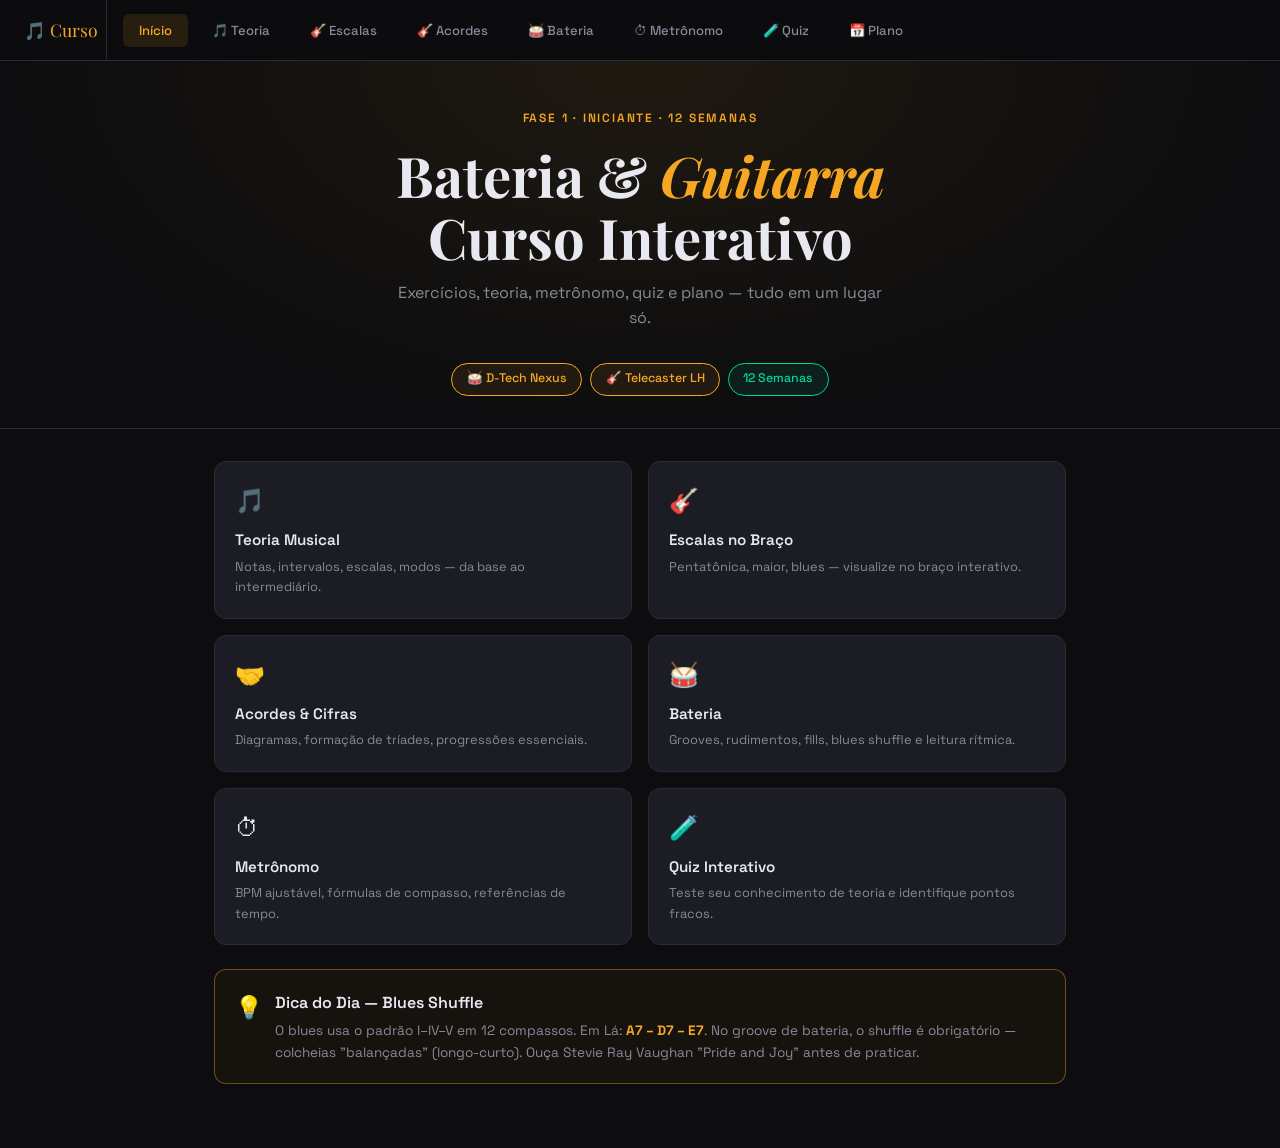
==== commit 4adb969f: "Update fmt.Println message from 'Hello World' to 'Goodbye World'" ====
--- a/index.html
+++ b/index.html
@@ -1,858 +1,1542 @@
 <!DOCTYPE html>
 <html lang="pt-BR">
 <head>
-  <meta charset="UTF-8">
-  <meta name="viewport" content="width=device-width, initial-scale=1.0, maximum-scale=1.0">
-  <meta name="apple-mobile-web-app-capable" content="yes">
-  <meta name="apple-mobile-web-app-status-bar-style" content="black">
-  <title>Bateria & Guitarra — Guia Completo de Treinamento</title>
-  <link rel="stylesheet" href="styles.css">
+<meta charset="UTF-8">
+<meta name="viewport" content="width=device-width, initial-scale=1.0">
+<title>🎸🥁 Curso Interativo — Bateria & Guitarra</title>
+<style>
+  @import url('https://fonts.googleapis.com/css2?family=Space+Grotesk:wght@300;400;500;600;700&family=Playfair+Display:ital,wght@0,700;1,400&family=JetBrains+Mono:wght@400;700&display=swap');
+
+  :root {
+    --bg: #0d0d0f;
+    --surface: #15151a;
+    --card: #1c1c24;
+    --border: #2a2a38;
+    --accent1: #f5a623; /* amber guitar */
+    --accent2: #e84393; /* pink drums */
+    --accent3: #00d4a0; /* teal theory */
+    --accent4: #7b5ea7; /* purple */
+    --text: #e8e8f0;
+    --muted: #888899;
+    --white: #ffffff;
+  }
+
+  * { margin: 0; padding: 0; box-sizing: border-box; }
+
+  body {
+    background: var(--bg);
+    color: var(--text);
+    font-family: 'Space Grotesk', sans-serif;
+    line-height: 1.6;
+  }
+
+  /* ── NAV ── */
+  nav {
+    position: sticky; top: 0; z-index: 100;
+    background: rgba(13,13,15,0.92);
+    backdrop-filter: blur(12px);
+    border-bottom: 1px solid var(--border);
+    padding: 0 1.5rem;
+    display: flex; align-items: center; gap: 0.5rem;
+    overflow-x: auto; white-space: nowrap;
+    scrollbar-width: none;
+  }
+  nav::-webkit-scrollbar { display: none; }
+  .nav-logo {
+    font-family: 'Playfair Display', serif;
+    font-size: 1.1rem; color: var(--accent1);
+    padding: 1rem 0.5rem 1rem 0;
+    border-right: 1px solid var(--border);
+    margin-right: 0.5rem; flex-shrink: 0;
+  }
+  .nav-btn {
+    padding: 0.5rem 1rem; border: none; border-radius: 6px;
+    background: transparent; color: var(--muted);
+    font-family: 'Space Grotesk', sans-serif;
+    font-size: 0.82rem; font-weight: 500;
+    cursor: pointer; transition: all 0.2s; flex-shrink: 0;
+  }
+  .nav-btn:hover { color: var(--text); background: var(--border); }
+  .nav-btn.active { color: var(--accent1); background: rgba(245,166,35,0.12); }
+
+  /* ── SECTIONS ── */
+  section { display: none; min-height: 100vh; }
+  section.active { display: block; }
+
+  .container { max-width: 900px; margin: 0 auto; padding: 2rem 1.5rem 4rem; }
+
+  /* ── HERO ── */
+  .hero {
+    padding: 3rem 1.5rem 2rem;
+    text-align: center;
+    background: radial-gradient(ellipse at 50% 0%, rgba(245,166,35,0.08) 0%, transparent 70%);
+    border-bottom: 1px solid var(--border);
+  }
+  .hero-eyebrow {
+    font-size: 0.75rem; letter-spacing: 0.15em;
+    color: var(--accent1); text-transform: uppercase;
+    font-weight: 600; margin-bottom: 1rem;
+  }
+  .hero h1 {
+    font-family: 'Playfair Display', serif;
+    font-size: clamp(2rem, 6vw, 3.5rem);
+    line-height: 1.1; margin-bottom: 0.75rem;
+  }
+  .hero h1 em { font-style: italic; color: var(--accent1); }
+  .hero p { color: var(--muted); font-size: 1rem; max-width: 500px; margin: 0 auto 2rem; }
+
+  .hero-pills { display: flex; gap: 0.5rem; justify-content: center; flex-wrap: wrap; }
+  .pill {
+    padding: 0.35rem 0.9rem; border-radius: 20px;
+    font-size: 0.78rem; font-weight: 500;
+    border: 1px solid;
+  }
+  .pill-orange { border-color: var(--accent1); color: var(--accent1); background: rgba(245,166,35,0.08); }
+  .pill-pink   { border-color: var(--accent2); color: var(--accent2); background: rgba(232,67,147,0.08); }
+  .pill-teal   { border-color: var(--accent3); color: var(--accent3); background: rgba(0,212,160,0.08); }
+
+  /* ── CARDS GRID ── */
+  .grid-2 { display: grid; grid-template-columns: 1fr 1fr; gap: 1rem; margin-bottom: 1.5rem; }
+  @media(max-width:600px){ .grid-2 { grid-template-columns: 1fr; } }
+
+  .card {
+    background: var(--card); border: 1px solid var(--border);
+    border-radius: 12px; padding: 1.25rem;
+    transition: border-color 0.2s, transform 0.2s;
+  }
+  .card:hover { border-color: var(--accent1); transform: translateY(-2px); }
+  .card-icon { font-size: 1.5rem; margin-bottom: 0.5rem; }
+  .card h3 { font-size: 0.95rem; font-weight: 600; margin-bottom: 0.25rem; }
+  .card p { font-size: 0.8rem; color: var(--muted); }
+
+  /* ── SECTION HEADER ── */
+  .section-header {
+    margin-bottom: 2rem; padding-bottom: 1rem;
+    border-bottom: 1px solid var(--border);
+  }
+  .section-header .eyebrow {
+    font-size: 0.7rem; letter-spacing: 0.12em; text-transform: uppercase;
+    font-weight: 700; margin-bottom: 0.4rem;
+  }
+  .section-header h2 {
+    font-family: 'Playfair Display', serif;
+    font-size: 1.8rem;
+  }
+  .section-header p { color: var(--muted); font-size: 0.9rem; margin-top: 0.3rem; }
+
+  /* ── ACCORDION ── */
+  .accordion { margin-bottom: 0.75rem; }
+  .accordion-head {
+    width: 100%; background: var(--card); border: 1px solid var(--border);
+    border-radius: 10px; padding: 1rem 1.25rem;
+    display: flex; align-items: center; justify-content: space-between;
+    cursor: pointer; transition: all 0.2s; text-align: left;
+    font-family: 'Space Grotesk', sans-serif;
+  }
+  .accordion-head:hover { border-color: var(--accent3); }
+  .accordion-head.open { border-radius: 10px 10px 0 0; border-color: var(--accent3); }
+  .accordion-title { font-size: 0.95rem; font-weight: 600; color: var(--text); }
+  .accordion-sub { font-size: 0.75rem; color: var(--muted); margin-top: 0.15rem; }
+  .accordion-badge {
+    font-size: 0.7rem; padding: 0.2rem 0.6rem; border-radius: 20px;
+    background: rgba(0,212,160,0.12); color: var(--accent3);
+    border: 1px solid rgba(0,212,160,0.3); flex-shrink: 0; margin-left: 0.75rem;
+  }
+  .accordion-arrow { color: var(--muted); transition: transform 0.3s; flex-shrink: 0; margin-left: 0.5rem; }
+  .accordion-head.open .accordion-arrow { transform: rotate(180deg); }
+  .accordion-body {
+    display: none; background: var(--surface);
+    border: 1px solid var(--accent3); border-top: none;
+    border-radius: 0 0 10px 10px; padding: 1.5rem;
+  }
+  .accordion-body.open { display: block; }
+
+  /* ── THEORY CONTENT ── */
+  .theory-block { margin-bottom: 1.5rem; }
+  .theory-block h4 {
+    font-size: 0.85rem; font-weight: 700; color: var(--accent3);
+    text-transform: uppercase; letter-spacing: 0.08em;
+    margin-bottom: 0.5rem;
+  }
+  .theory-block p { font-size: 0.9rem; color: var(--text); margin-bottom: 0.5rem; }
+
+  .code-block {
+    background: #0a0a10; border: 1px solid var(--border);
+    border-radius: 8px; padding: 1rem;
+    font-family: 'JetBrains Mono', monospace;
+    font-size: 0.8rem; color: var(--accent1);
+    white-space: pre; overflow-x: auto;
+    margin: 0.75rem 0;
+  }
+
+  .highlight-box {
+    background: rgba(0,212,160,0.06); border-left: 3px solid var(--accent3);
+    border-radius: 0 8px 8px 0; padding: 0.75rem 1rem;
+    margin: 0.75rem 0; font-size: 0.88rem;
+  }
+  .highlight-box strong { color: var(--accent3); }
+
+  .warning-box {
+    background: rgba(232,67,147,0.06); border-left: 3px solid var(--accent2);
+    border-radius: 0 8px 8px 0; padding: 0.75rem 1rem;
+    margin: 0.75rem 0; font-size: 0.88rem;
+  }
+  .warning-box strong { color: var(--accent2); }
+
+  /* ── PIANO / FRETBOARD VISUAL ── */
+  .piano-wrap { overflow-x: auto; margin: 1rem 0; }
+  .piano {
+    display: flex; position: relative; height: 110px;
+    min-width: 360px;
+  }
+  .key-white {
+    flex: 1; background: #f0ece4; border: 1px solid #aaa;
+    border-radius: 0 0 6px 6px; position: relative;
+    cursor: pointer; transition: background 0.15s;
+    min-width: 32px;
+  }
+  .key-white:hover, .key-white.lit { background: var(--accent1); }
+  .key-white span {
+    position: absolute; bottom: 6px; width: 100%;
+    text-align: center; font-size: 0.6rem; color: #555;
+    font-family: 'JetBrains Mono', monospace; font-weight: 700;
+  }
+  .key-white.lit span { color: #fff; }
+  .key-black {
+    position: absolute; background: #1a1a1a; height: 65%;
+    width: 22px; border-radius: 0 0 5px 5px; z-index: 2;
+    cursor: pointer; transition: background 0.15s;
+  }
+  .key-black:hover, .key-black.lit { background: var(--accent2); }
+  .key-black span {
+    position: absolute; bottom: 4px; width: 100%;
+    text-align: center; font-size: 0.5rem; color: #888;
+    font-family: 'JetBrains Mono', monospace;
+  }
+  .key-black.lit span { color: #fff; }
+
+  /* ── FRETBOARD ── */
+  .fretboard-wrap { overflow-x: auto; margin: 1rem 0; }
+  .fretboard {
+    display: flex; flex-direction: column; gap: 0;
+    background: #3d2b1f; border-radius: 8px; padding: 0.75rem 0;
+    min-width: 500px; border: 2px solid #5a3d28;
+  }
+  .fret-row { display: flex; align-items: center; }
+  .string-label {
+    width: 40px; text-align: center; font-family: 'JetBrains Mono', monospace;
+    font-size: 0.7rem; font-weight: 700; color: var(--accent1); flex-shrink: 0;
+  }
+  .fret {
+    flex: 1; height: 36px; border-right: 2px solid #7a6350;
+    display: flex; align-items: center; justify-content: center;
+    cursor: pointer; min-width: 42px;
+    position: relative;
+  }
+  .fret::before {
+    content: ''; position: absolute;
+    top: 50%; left: 0; right: 0; height: 2px;
+    background: #c8aa82; opacity: 0.6;
+    transform: translateY(-50%);
+  }
+  .fret:first-child { border-left: 4px solid #c8aa82; }
+  .note-dot {
+    width: 26px; height: 26px; border-radius: 50%;
+    background: transparent; display: flex; align-items: center; justify-content: center;
+    font-size: 0.6rem; font-weight: 700; z-index: 1;
+    transition: all 0.2s;
+  }
+  .note-dot.root { background: var(--accent2); color: #fff; }
+  .note-dot.scale { background: var(--accent3); color: #000; }
+  .note-dot.interval { background: var(--accent4); color: #fff; }
+  .fret-number-row { display: flex; }
+  .fret-num-label { width: 40px; flex-shrink: 0; }
+  .fret-num {
+    flex: 1; text-align: center; font-size: 0.6rem;
+    color: var(--muted); font-family: 'JetBrains Mono', monospace;
+    padding: 0.2rem 0; min-width: 42px;
+  }
+
+  /* ── QUIZ ── */
+  .quiz-card {
+    background: var(--card); border: 1px solid var(--border);
+    border-radius: 12px; padding: 1.5rem; margin-bottom: 1rem;
+  }
+  .quiz-question { font-weight: 600; margin-bottom: 1rem; font-size: 0.95rem; }
+  .quiz-options { display: grid; grid-template-columns: 1fr 1fr; gap: 0.5rem; }
+  @media(max-width:500px){ .quiz-options { grid-template-columns: 1fr; } }
+  .quiz-opt {
+    padding: 0.65rem 1rem; border: 1px solid var(--border);
+    border-radius: 8px; background: var(--surface);
+    color: var(--text); font-family: 'Space Grotesk', sans-serif;
+    font-size: 0.85rem; cursor: pointer; transition: all 0.2s; text-align: left;
+  }
+  .quiz-opt:hover { border-color: var(--accent3); background: rgba(0,212,160,0.06); }
+  .quiz-opt.correct { border-color: var(--accent3); background: rgba(0,212,160,0.15); color: var(--accent3); }
+  .quiz-opt.wrong { border-color: var(--accent2); background: rgba(232,67,147,0.1); color: var(--accent2); }
+  .quiz-feedback {
+    margin-top: 0.75rem; padding: 0.75rem; border-radius: 8px;
+    font-size: 0.85rem; display: none;
+  }
+  .quiz-feedback.show { display: block; }
+  .quiz-feedback.ok { background: rgba(0,212,160,0.1); color: var(--accent3); border: 1px solid rgba(0,212,160,0.3); }
+  .quiz-feedback.fail { background: rgba(232,67,147,0.1); color: var(--accent2); border: 1px solid rgba(232,67,147,0.3); }
+
+  /* ── METRONOME ── */
+  .metro-card {
+    background: var(--card); border: 1px solid var(--border);
+    border-radius: 16px; padding: 2rem; text-align: center;
+  }
+  .bpm-display {
+    font-family: 'Playfair Display', serif; font-size: 5rem;
+    color: var(--accent1); line-height: 1; margin-bottom: 0.25rem;
+  }
+  .bpm-label { color: var(--muted); font-size: 0.75rem; letter-spacing: 0.12em; text-transform: uppercase; }
+  .metro-controls { display: flex; gap: 0.75rem; justify-content: center; margin: 1.5rem 0; }
+  .metro-btn {
+    padding: 0.6rem 1.4rem; border-radius: 8px; border: none;
+    font-family: 'Space Grotesk', sans-serif; font-weight: 600;
+    font-size: 0.85rem; cursor: pointer; transition: all 0.2s;
+  }
+  .metro-btn-sec {
+    background: var(--surface); color: var(--text); border: 1px solid var(--border);
+  }
+  .metro-btn-sec:hover { border-color: var(--accent1); }
+  .metro-btn-primary {
+    background: var(--accent1); color: #000; padding: 0.6rem 2rem;
+  }
+  .metro-btn-primary:hover { filter: brightness(1.1); }
+  .metro-slider {
+    -webkit-appearance: none; width: 100%; height: 4px;
+    border-radius: 2px; background: var(--border); outline: none;
+    margin: 1rem 0;
+  }
+  .metro-slider::-webkit-slider-thumb {
+    -webkit-appearance: none; width: 18px; height: 18px;
+    border-radius: 50%; background: var(--accent1); cursor: pointer;
+  }
+  .metro-beat {
+    display: flex; justify-content: center; gap: 0.5rem; margin-top: 1.25rem;
+  }
+  .beat-dot {
+    width: 12px; height: 12px; border-radius: 50%;
+    background: var(--border); transition: background 0.05s;
+  }
+  .beat-dot.active { background: var(--accent1); box-shadow: 0 0 8px var(--accent1); }
+  .beat-dot.accent { background: var(--accent2); box-shadow: 0 0 8px var(--accent2); }
+  .sig-btns { display: flex; gap: 0.5rem; justify-content: center; flex-wrap: wrap; margin-bottom: 1rem; }
+  .sig-btn {
+    padding: 0.3rem 0.8rem; border: 1px solid var(--border);
+    border-radius: 6px; background: var(--surface); color: var(--muted);
+    font-family: 'JetBrains Mono', monospace; font-size: 0.8rem; cursor: pointer;
+    transition: all 0.2s;
+  }
+  .sig-btn.active, .sig-btn:hover { border-color: var(--accent1); color: var(--accent1); background: rgba(245,166,35,0.1); }
+
+  /* ── DRUMS ── */
+  .groove-score {
+    background: #0a0a10; border: 1px solid var(--border);
+    border-radius: 8px; padding: 1rem; overflow-x: auto;
+    font-family: 'JetBrains Mono', monospace; font-size: 0.75rem;
+    color: var(--accent1); white-space: pre; margin: 0.75rem 0;
+    line-height: 1.8;
+  }
+
+  /* ── PROGRESS ── */
+  .progress-week {
+    background: var(--card); border: 1px solid var(--border);
+    border-radius: 10px; padding: 1rem 1.25rem; margin-bottom: 0.75rem;
+  }
+  .progress-week-head {
+    display: flex; justify-content: space-between; align-items: center;
+    margin-bottom: 0.75rem;
+  }
+  .progress-week-title { font-weight: 600; font-size: 0.9rem; }
+  .progress-week-pct { font-family: 'JetBrains Mono', monospace; font-size: 0.8rem; color: var(--accent3); }
+  .progress-bar-bg {
+    height: 6px; background: var(--border); border-radius: 3px; overflow: hidden;
+  }
+  .progress-bar-fill {
+    height: 100%; border-radius: 3px;
+    background: linear-gradient(90deg, var(--accent3), var(--accent1));
+    transition: width 0.5s ease;
+  }
+  .progress-tasks { display: flex; flex-wrap: wrap; gap: 0.4rem; margin-top: 0.75rem; }
+  .task-chip {
+    padding: 0.2rem 0.6rem; border-radius: 20px;
+    font-size: 0.7rem; cursor: pointer; transition: all 0.2s;
+    border: 1px solid var(--border); color: var(--muted);
+  }
+  .task-chip.done {
+    background: rgba(0,212,160,0.12); border-color: rgba(0,212,160,0.4);
+    color: var(--accent3); text-decoration: line-through;
+  }
+
+  /* ── INTERVALS TABLE ── */
+  .intervals-table { width: 100%; border-collapse: collapse; margin: 0.75rem 0; }
+  .intervals-table th {
+    background: var(--border); padding: 0.5rem 0.75rem;
+    font-size: 0.75rem; text-align: left; color: var(--muted);
+    font-weight: 600; text-transform: uppercase; letter-spacing: 0.06em;
+  }
+  .intervals-table td {
+    padding: 0.5rem 0.75rem; border-bottom: 1px solid var(--border);
+    font-size: 0.82rem;
+  }
+  .intervals-table tr:hover td { background: rgba(255,255,255,0.02); }
+  .int-name { color: var(--accent3); font-weight: 600; }
+  .int-semi { font-family: 'JetBrains Mono', monospace; color: var(--accent1); }
+
+  /* ── CHORD DIAGRAM ── */
+  .chord-grid { display: flex; flex-wrap: wrap; gap: 1.25rem; margin: 0.75rem 0; }
+  .chord-diagram {
+    background: var(--surface); border: 1px solid var(--border);
+    border-radius: 10px; padding: 1rem; min-width: 120px; text-align: center;
+    cursor: pointer; transition: border-color 0.2s;
+  }
+  .chord-diagram:hover { border-color: var(--accent1); }
+  .chord-name { font-weight: 700; font-size: 0.9rem; margin-bottom: 0.5rem; color: var(--accent1); }
+  .chord-fret-grid {
+    display: grid; grid-template-columns: repeat(6, 1fr);
+    gap: 1px; margin-bottom: 0.3rem;
+  }
+  .chord-string { display: flex; flex-direction: column; align-items: center; gap: 3px; }
+  .chord-fret-cell {
+    width: 14px; height: 14px; border-radius: 50%;
+    border: 1px solid var(--border); background: transparent;
+    display: flex; align-items: center; justify-content: center;
+    font-size: 0.45rem;
+  }
+  .chord-fret-cell.pressed { background: var(--accent1); border-color: var(--accent1); color: #000; font-weight: 700; }
+  .chord-fret-cell.root { background: var(--accent2); border-color: var(--accent2); color: #fff; }
+  .chord-label { font-size: 0.6rem; color: var(--muted); margin-top: 0.25rem; }
+  .chord-fingers { font-size: 0.65rem; color: var(--muted); }
+
+  /* ── SCALE BUILDER ── */
+  .scale-builder {
+    background: var(--card); border: 1px solid var(--border);
+    border-radius: 12px; padding: 1.25rem; margin: 0.75rem 0;
+  }
+  .scale-controls { display: flex; gap: 0.5rem; flex-wrap: wrap; margin-bottom: 1rem; }
+  .scale-select {
+    padding: 0.45rem 0.8rem; background: var(--surface);
+    border: 1px solid var(--border); border-radius: 7px;
+    color: var(--text); font-family: 'Space Grotesk', sans-serif;
+    font-size: 0.85rem; cursor: pointer;
+  }
+  .scale-select:focus { border-color: var(--accent3); outline: none; }
+  .scale-notes-display {
+    display: flex; gap: 0.4rem; flex-wrap: wrap; margin-top: 0.75rem;
+  }
+  .scale-note {
+    padding: 0.4rem 0.7rem; border-radius: 7px;
+    font-family: 'JetBrains Mono', monospace; font-size: 0.85rem; font-weight: 700;
+    background: var(--surface); border: 1px solid var(--border); color: var(--text);
+    transition: all 0.2s;
+  }
+  .scale-note.root { background: var(--accent2); color: #fff; border-color: var(--accent2); }
+  .scale-note.highlight { background: rgba(0,212,160,0.15); color: var(--accent3); border-color: rgba(0,212,160,0.5); }
+
+  /* ── UTILS ── */
+  .tag {
+    display: inline-block; padding: 0.15rem 0.5rem; border-radius: 4px;
+    font-size: 0.7rem; font-weight: 600; text-transform: uppercase; letter-spacing: 0.06em;
+  }
+  .tag-orange { background: rgba(245,166,35,0.15); color: var(--accent1); }
+  .tag-pink   { background: rgba(232,67,147,0.15); color: var(--accent2); }
+  .tag-teal   { background: rgba(0,212,160,0.15); color: var(--accent3); }
+
+  .divider { border: none; border-top: 1px solid var(--border); margin: 1.5rem 0; }
+
+  .tip {
+    background: rgba(123,94,167,0.1); border: 1px solid rgba(123,94,167,0.3);
+    border-radius: 8px; padding: 0.75rem 1rem; margin: 0.75rem 0;
+    font-size: 0.85rem;
+  }
+  .tip strong { color: var(--accent4); }
+
+  /* ── CIRCLE OF FIFTHS ── */
+  #circleSvg { display: block; margin: 0 auto; max-width: 360px; }
+  .circle-note { cursor: pointer; transition: all 0.2s; }
+  .circle-note:hover text { fill: var(--bg); }
+  .circle-note:hover circle { filter: brightness(1.2); }
+</style>
 </head>
 <body>
 
-<!-- ══════════════ HEADER ══════════════ -->
-<header class="app-header">
-  <h1>🥁 BATERIA & 🎸 GUITARRA</h1>
-  <span class="phase-badge" id="currentPhase">Iniciante</span>
-</header>
-
-<!-- ══════════════ PAGES ══════════════ -->
-
-<!-- ── PAGE: HOME ── -->
-<div class="page active" id="page-home">
+<!-- NAV -->
+<nav>
+  <div class="nav-logo">🎵 Curso</div>
+  <button class="nav-btn active" onclick="showSection('home', this)">Início</button>
+  <button class="nav-btn" onclick="showSection('teoria', this)">🎵 Teoria</button>
+  <button class="nav-btn" onclick="showSection('escalas', this)">🎸 Escalas</button>
+  <button class="nav-btn" onclick="showSection('acordes', this)">🎸 Acordes</button>
+  <button class="nav-btn" onclick="showSection('bateria', this)">🥁 Bateria</button>
+  <button class="nav-btn" onclick="showSection('metro', this)">⏱ Metrônomo</button>
+  <button class="nav-btn" onclick="showSection('quiz', this)">🧪 Quiz</button>
+  <button class="nav-btn" onclick="showSection('plano', this)">📅 Plano</button>
+</nav>
+
+<!-- ══════════ HOME ══════════ -->
+<section id="home" class="active">
   <div class="hero">
-    <h2>Seu Treinamento Completo <span>Começa Aqui</span></h2>
-    <p>Aprenda bateria e guitarra do zero ao intermediário com teoria aplicada, exercícios práticos e progressão estruturada.</p>
-    <div class="hero-badges">
-      <span class="hero-badge">🥁 Bateria</span>
-      <span class="hero-badge">🎸 Guitarra</span>
-      <span class="hero-badge">📅 12 Semanas</span>
-      <span class="hero-badge">✨ 100% Prático</span>
-    </div>
-  </div>
-
-  <h2>Comece Agora</h2>
-  <div class="quick-access-grid">
-    <button class="quick-btn" onclick="goToTab('drums')">
-      <div class="quick-btn-icon">🥁</div>
-      <div>Bateria</div>
-      <div class="quick-btn-label">Grooves & Ritmo</div>
+    <div class="hero-eyebrow">Fase 1 · Iniciante · 12 Semanas</div>
+    <h1>Bateria & <em>Guitarra</em><br>Curso Interativo</h1>
+    <p>Exercícios, teoria, metrônomo, quiz e plano — tudo em um lugar só.</p>
+    <div class="hero-pills">
+      <span class="pill pill-orange">🥁 D-Tech Nexus</span>
+      <span class="pill pill-orange">🎸 Telecaster LH</span>
+      <span class="pill pill-teal">12 Semanas</span>
+    </div>
+  </div>
+  <div class="container">
+    <div class="grid-2">
+      <div class="card" onclick="showSection('teoria', document.querySelectorAll('.nav-btn')[1])">
+        <div class="card-icon">🎵</div>
+        <h3>Teoria Musical</h3>
+        <p>Notas, intervalos, escalas, modos — da base ao intermediário.</p>
+      </div>
+      <div class="card" onclick="showSection('escalas', document.querySelectorAll('.nav-btn')[2])">
+        <div class="card-icon">🎸</div>
+        <h3>Escalas no Braço</h3>
+        <p>Pentatônica, maior, blues — visualize no braço interativo.</p>
+      </div>
+      <div class="card" onclick="showSection('acordes', document.querySelectorAll('.nav-btn')[3])">
+        <div class="card-icon">🤝</div>
+        <h3>Acordes & Cifras</h3>
+        <p>Diagramas, formação de tríades, progressões essenciais.</p>
+      </div>
+      <div class="card" onclick="showSection('bateria', document.querySelectorAll('.nav-btn')[4])">
+        <div class="card-icon">🥁</div>
+        <h3>Bateria</h3>
+        <p>Grooves, rudimentos, fills, blues shuffle e leitura rítmica.</p>
+      </div>
+      <div class="card" onclick="showSection('metro', document.querySelectorAll('.nav-btn')[5])">
+        <div class="card-icon">⏱</div>
+        <h3>Metrônomo</h3>
+        <p>BPM ajustável, fórmulas de compasso, referências de tempo.</p>
+      </div>
+      <div class="card" onclick="showSection('quiz', document.querySelectorAll('.nav-btn')[6])">
+        <div class="card-icon">🧪</div>
+        <h3>Quiz Interativo</h3>
+        <p>Teste seu conhecimento de teoria e identifique pontos fracos.</p>
+      </div>
+    </div>
+
+    <div class="card" style="border-color: rgba(245,166,35,0.4); background: rgba(245,166,35,0.04);">
+      <div style="display:flex;gap:0.75rem;align-items:flex-start;">
+        <div style="font-size:1.4rem">💡</div>
+        <div>
+          <div style="font-weight:600;margin-bottom:0.25rem;">Dica do Dia — Blues Shuffle</div>
+          <div style="font-size:0.85rem;color:var(--muted);">O blues usa o padrão I–IV–V em 12 compassos. Em Lá: <strong style="color:var(--accent1)">A7 – D7 – E7</strong>. No groove de bateria, o shuffle é obrigatório — colcheias "balançadas" (longo-curto). Ouça Stevie Ray Vaughan "Pride and Joy" antes de praticar.</div>
+        </div>
+      </div>
+    </div>
+  </div>
+</section>
+
+<!-- ══════════ TEORIA ══════════ -->
+<section id="teoria">
+<div class="container">
+  <div class="section-header">
+    <div class="eyebrow" style="color:var(--accent3)">Fundamentos</div>
+    <h2>Teoria Musical</h2>
+    <p>Do sistema cromático à harmonia funcional — aprenda com interatividade.</p>
+  </div>
+
+  <!-- AS 12 NOTAS -->
+  <div class="accordion">
+    <button class="accordion-head" onclick="toggleAcc(this)">
+      <div><div class="accordion-title">🎹 As 12 Notas do Sistema Ocidental</div><div class="accordion-sub">Cromático, tons, semitons e a regra E→F / B→C</div></div>
+      <span class="accordion-badge">Fundamento</span>
+      <span class="accordion-arrow">▼</span>
     </button>
-    <button class="quick-btn" onclick="goToTab('guitar')">
-      <div class="quick-btn-icon">🎸</div>
-      <div>Guitarra</div>
-      <div class="quick-btn-label">Acordes & Escalas</div>
+    <div class="accordion-body">
+      <div class="theory-block">
+        <h4>O que são as 12 notas?</h4>
+        <p>A música ocidental divide a oitava em <strong>12 partes iguais</strong>, chamadas <em>semitons</em>. Cada semitom é a menor distância entre duas notas. Na guitarra, cada casa = 1 semitom. Subindo 12 casas você chega à mesma nota, uma oitava acima.</p>
+        <div class="code-block">C — C#/Db — D — D#/Eb — E — F — F#/Gb — G — G#/Ab — A — A#/Bb — B — C
+1      2      3     4      5  6     7      8     9     10    11    12  13(=1)</div>
+      </div>
+
+      <div class="theory-block">
+        <h4>Piano Interativo — clique nas teclas</h4>
+        <p style="font-size:0.82rem;color:var(--muted);margin-bottom:0.5rem">Clique para ouvir e iluminar as notas.</p>
+        <div class="piano-wrap"><div class="piano" id="piano12"></div></div>
+      </div>
+
+      <div class="highlight-box">
+        <strong>⚠️ Regra Crítica:</strong> Entre <strong>E→F</strong> e <strong>B→C</strong> NÃO há nota intermediária — são semitons diretos. Não existe E# nem Cb na escala natural (na prática).
+      </div>
+
+      <div class="theory-block">
+        <h4>Tom vs Semitom</h4>
+        <table class="intervals-table">
+          <tr><th>Nome</th><th>Semitons</th><th>Exemplo</th><th>Na guitarra</th></tr>
+          <tr><td class="int-name">Semitom (st)</td><td class="int-semi">1</td><td>C → C#</td><td>1 casa</td></tr>
+          <tr><td class="int-name">Tom (T)</td><td class="int-semi">2</td><td>C → D</td><td>2 casas</td></tr>
+        </table>
+      </div>
+
+      <div class="theory-block">
+        <h4>Por que E→F e B→C são semitons diretos?</h4>
+        <p>A escala natural (dó-ré-mi…) foi criada com base na <em>série harmônica</em> e em séculos de tradição musical europeia. O intervalo de semitom entre E-F e B-C é natural e dá ao sistema sua assimetria característica. Essa assimetria é a origem dos <em>modos gregos</em>, pois a posição dos semitons muda conforme o ponto de início.</p>
+      </div>
+    </div>
+  </div>
+
+  <!-- INTERVALOS -->
+  <div class="accordion">
+    <button class="accordion-head" onclick="toggleAcc(this)">
+      <div><div class="accordion-title">📏 Intervalos Musicais</div><div class="accordion-sub">Uníssono, 2ª, 3ª, 4ª, 5ª, 6ª, 7ª, oitava — e seus tipos</div></div>
+      <span class="accordion-badge">Essencial</span>
+      <span class="accordion-arrow">▼</span>
     </button>
-    <button class="quick-btn" onclick="goToTab('metronome')">
-      <div class="quick-btn-icon">🎵</div>
-      <div>Metrônomo</div>
-      <div class="quick-btn-label">Praticar Ritmo</div>
+    <div class="accordion-body">
+      <div class="theory-block">
+        <h4>O que é um intervalo?</h4>
+        <p>Intervalo é a <strong>distância entre duas notas</strong>. Todo acorde, toda escala, toda melodia é construída a partir de intervalos. Memorizar os intervalos é como aprender o alfabeto da música.</p>
+      </div>
+      <div class="theory-block">
+        <h4>Tabela Completa de Intervalos</h4>
+        <table class="intervals-table">
+          <tr><th>Intervalo</th><th>Semitons</th><th>Tipo</th><th>Exemplo (de C)</th><th>Som</th></tr>
+          <tr><td class="int-name">Uníssono</td><td class="int-semi">0</td><td>Perfeito</td><td>C–C</td><td>Igual</td></tr>
+          <tr><td class="int-name">2ª menor</td><td class="int-semi">1</td><td>Menor</td><td>C–Db</td><td>Tensão máxima</td></tr>
+          <tr><td class="int-name">2ª maior</td><td class="int-semi">2</td><td>Maior</td><td>C–D</td><td>Dó-Ré</td></tr>
+          <tr><td class="int-name">3ª menor</td><td class="int-semi">3</td><td>Menor</td><td>C–Eb</td><td>Caráter triste</td></tr>
+          <tr><td class="int-name">3ª maior</td><td class="int-semi">4</td><td>Maior</td><td>C–E</td><td>Caráter alegre</td></tr>
+          <tr><td class="int-name">4ª justa</td><td class="int-semi">5</td><td>Perfeito</td><td>C–F</td><td>Estável</td></tr>
+          <tr><td class="int-name">Trítono</td><td class="int-semi">6</td><td>Aumentado/Dim</td><td>C–F#</td><td>Máxima tensão</td></tr>
+          <tr><td class="int-name">5ª justa</td><td class="int-semi">7</td><td>Perfeito</td><td>C–G</td><td>Power chord</td></tr>
+          <tr><td class="int-name">6ª menor</td><td class="int-semi">8</td><td>Menor</td><td>C–Ab</td><td>Melancolia</td></tr>
+          <tr><td class="int-name">6ª maior</td><td class="int-semi">9</td><td>Maior</td><td>C–A</td><td>Luminoso</td></tr>
+          <tr><td class="int-name">7ª menor</td><td class="int-semi">10</td><td>Menor</td><td>C–Bb</td><td>Blues/Dominante</td></tr>
+          <tr><td class="int-name">7ª maior</td><td class="int-semi">11</td><td>Maior</td><td>C–B</td><td>Tensão suave</td></tr>
+          <tr><td class="int-name">Oitava</td><td class="int-semi">12</td><td>Perfeito</td><td>C–C'</td><td>Resolução total</td></tr>
+        </table>
+      </div>
+      <div class="highlight-box">
+        <strong>Truque para memorizar:</strong> O trítono (6 semitons) divide a oitava exatamente ao meio. É o intervalo mais tenso de todos — nos filmes de terror, quando a música fica sombria, é o trítono trabalhando.
+      </div>
+    </div>
+  </div>
+
+  <!-- CIRCULO DE QUINTAS -->
+  <div class="accordion">
+    <button class="accordion-head" onclick="toggleAcc(this)">
+      <div><div class="accordion-title">⭕ Círculo de Quintas</div><div class="accordion-sub">A bússola da harmonia tonal</div></div>
+      <span class="accordion-badge">Intermediário</span>
+      <span class="accordion-arrow">▼</span>
     </button>
-    <button class="quick-btn" onclick="goToTab('progress')">
-      <div class="quick-btn-icon">📋</div>
-      <div>Plano</div>
-      <div class="quick-btn-label">12 Semanas</div>
+    <div class="accordion-body">
+      <div class="theory-block">
+        <h4>O que é o Círculo de Quintas?</h4>
+        <p>É a organização das 12 tonalidades em um círculo onde <strong>cada tonalidade está uma 5ª justa acima da anterior</strong>. Ele revela: quantas sustenidos ou bemóis tem cada tonalidade, quais tonalidades são parecidas entre si, e as relações harmônicas mais naturais (V→I).</p>
+      </div>
+      <svg id="circleSvg" viewBox="0 0 360 360" width="360" height="360" xmlns="http://www.w3.org/2000/svg">
+        <circle cx="180" cy="180" r="170" fill="#15151a" stroke="#2a2a38" stroke-width="1"/>
+        <circle cx="180" cy="180" r="115" fill="#1c1c24" stroke="#2a2a38" stroke-width="1"/>
+        <circle cx="180" cy="180" r="60" fill="#15151a" stroke="#2a2a38" stroke-width="1"/>
+      </svg>
+      <div style="text-align:center;margin-top:0.5rem;font-size:0.78rem;color:var(--muted)">Círculo externo: maior · Círculo interno: relativa menor</div>
+      <div class="theory-block" style="margin-top:1rem">
+        <h4>Como usar na prática</h4>
+        <p>Tonalidades <strong>vizinhas no círculo diferem em apenas 1 acidente</strong> — por isso modulações entre elas soam naturais. A progressão I→IV→V usa as três tonalidades mais próximas do centro.</p>
+      </div>
+      <div class="code-block">C maior (0#/b) → G maior (1#) → D maior (2#) → A maior (3#)
+C maior (0#/b) → F maior (1b) → Bb maior (2b) → Eb maior (3b)</div>
+    </div>
+  </div>
+
+  <!-- RITMO E COMPASSOS -->
+  <div class="accordion">
+    <button class="accordion-head" onclick="toggleAcc(this)">
+      <div><div class="accordion-title">🥁 Ritmo, Pulso e Compasso</div><div class="accordion-sub">Figuras rítmicas, fórmulas de compasso, subdivisão</div></div>
+      <span class="accordion-badge">Fundamento</span>
+      <span class="accordion-arrow">▼</span>
     </button>
-  </div>
-
-  <div class="callout gold" style="margin:16px;">
-    <div class="callout-title">⚡ ANTES DE COMEÇAR</div>
-    <ul>
-      <li><strong>Sempre use metrônomo</strong> — ele é mais importante que ter talento natural</li>
-      <li><strong>15-30 min por dia</strong> — consistência supera intensidade</li>
-      <li><strong>Ouça a música referência</strong> — seu ouvido aprende antes das mãos</li>
-      <li><strong>Pratique devagar</strong> — comece a 60 BPM, aumente gradualmente</li>
-      <li><strong>Não pule etapas</strong> — a progressão é planejada com cuidado</li>
-    </ul>
-  </div>
-
-  <h2 style="margin-top: 20px;">Como Este Guia Funciona</h2>
-
-  <div class="card">
-    <div class="card-header" onclick="toggleCard(this)">
-      <div class="card-number">1</div>
-      <div class="card-title-group">
-        <div class="card-title">Teoria + Prática Integradas</div>
-        <div class="card-subtitle">Entenda o "porquê" antes do "como"</div>
-      </div>
-      <div class="card-chevron">›</div>
-    </div>
-    <div class="card-body">
-      <p>Cada lição começa com <strong>conceitos fundamentais</strong>, depois passa para <strong>exemplos práticos</strong> e <strong>exercícios progressivos</strong>. Você não memoriza — você compreende.</p>
-    </div>
-  </div>
-
-  <div class="card">
-    <div class="card-header" onclick="toggleCard(this)">
-      <div class="card-number">2</div>
-      <div class="card-title-group">
-        <div class="card-title">Três Fases de Aprendizado</div>
-        <div class="card-subtitle">Iniciante → Intermediário → Avançado</div>
-      </div>
-      <div class="card-chevron">›</div>
-    </div>
-    <div class="card-body">
-      <p><strong>Fase 1 (Semanas 1-4):</strong> Fundações. Técnica básica, coordenação, acordes simples.<br>
-      <strong>Fase 2 (Semanas 5-8):</strong> Expansão. Novos estilos, dinâmica, independência.<br>
-      <strong>Fase 3 (Semanas 9-12):</strong> Expressão. Fills complexos, improviso, criatividade.</p>
-    </div>
-  </div>
-
-  <div class="card">
-    <div class="card-header" onclick="toggleCard(this)">
-      <div class="card-number">3</div>
-      <div class="card-title-group">
-        <div class="card-title">Referências de Músicas Reais</div>
-        <div class="card-subtitle">Aprenda tocando músicas famosas</div>
-      </div>
-      <div class="card-chevron">›</div>
-    </div>
-    <div class="card-body">
-      <p>Cada exercício inclui 3-5 referências de músicas reais que usam aquela técnica. Você pode tocar imediatamente depois de aprender — isso acelera o aprendizado.</p>
-    </div>
-  </div>
-
-  <div class="card">
-    <div class="card-header" onclick="toggleCard(this)">
-      <div class="card-number">4</div>
-      <div class="card-title-group">
-        <div class="card-title">Metrônomo Integrado</div>
-        <div class="card-subtitle">Pratique com precisão</div>
-      </div>
-      <div class="card-chevron">›</div>
-    </div>
-    <div class="card-body">
-      <p>Use o metrônomo na aba "Metrônomo" para praticar qualquer exercício. Comece sempre lento (60 BPM), practique até perfeição, depois aumente +5 BPM.</p>
-    </div>
-  </div>
+    <div class="accordion-body">
+      <div class="theory-block">
+        <h4>Figuras Rítmicas</h4>
+        <table class="intervals-table">
+          <tr><th>Figura</th><th>Nome</th><th>Duração (em 4/4)</th><th>Subdivisões</th></tr>
+          <tr><td style="font-size:1.2rem">𝅝</td><td class="int-name">Semibreve</td><td class="int-semi">4 tempos</td><td>1 por compasso</td></tr>
+          <tr><td style="font-size:1.2rem">𝅗𝅥</td><td class="int-name">Mínima</td><td class="int-semi">2 tempos</td><td>2 por compasso</td></tr>
+          <tr><td style="font-size:1.2rem">♩</td><td class="int-name">Semínima</td><td class="int-semi">1 tempo</td><td>4 por compasso</td></tr>
+          <tr><td style="font-size:1.2rem">♪</td><td class="int-name">Colcheia</td><td class="int-semi">½ tempo</td><td>8 por compasso</td></tr>
+          <tr><td style="font-size:1.2rem">𝅘𝅥𝅯</td><td class="int-name">Semicolcheia</td><td class="int-semi">¼ tempo</td><td>16 por compasso</td></tr>
+        </table>
+      </div>
+      <div class="theory-block">
+        <h4>Fórmulas de Compasso</h4>
+        <div class="code-block">4/4 → 4 semínimas por compasso (rock, pop, blues)
+3/4 → 3 semínimas por compasso (valsa)
+6/8 → 6 colcheias por compasso, 2 grupos de 3 (slow blues, bossa)
+2/4 → 2 semínimas por compasso (marchinha, samba)</div>
+      </div>
+      <div class="highlight-box">
+        <strong>O pulso vs. o ritmo:</strong> O <em>pulso</em> é o batimento constante (como o coração). O <em>ritmo</em> é o padrão de notas sobre o pulso. O metrônomo marca o pulso — você cria o ritmo sobre ele.
+      </div>
+      <div class="theory-block">
+        <h4>Síncope</h4>
+        <p>Síncope é quando a acentuação recai em um tempo <em>fraco</em> do compasso, criando sensação de antecipação. É a base do funk, jazz e bossa nova.</p>
+        <div class="code-block">Normal:  1   2   3   4
+Síncope: 1  &2   3  &4   ← acento no "e"</div>
+      </div>
+    </div>
+  </div>
+
+  <!-- HARMONIZAÇÃO -->
+  <div class="accordion">
+    <button class="accordion-head" onclick="toggleAcc(this)">
+      <div><div class="accordion-title">🎼 Harmonização da Escala Maior</div><div class="accordion-sub">Funções harmônicas: tônica, subdominante, dominante</div></div>
+      <span class="accordion-badge">Intermediário</span>
+      <span class="accordion-arrow">▼</span>
+    </button>
+    <div class="accordion-body">
+      <div class="theory-block">
+        <h4>Acordes da Escala Maior de C</h4>
+        <p>Harmonizando a escala de Dó maior, geramos 7 acordes — um para cada grau:</p>
+        <div class="code-block">Grau   Acorde   Tipo          Função
+I      C        Maior         Tônica (T)
+II     Dm       Menor         Subdominante (SD)
+III    Em       Menor         Tônica (T)
+IV     F        Maior         Subdominante (SD)
+V      G        Maior         Dominante (D)
+VI     Am       Menor         Tônica (T) — relativa menor
+VII    B°       Diminuto      Dominante (D)</div>
+      </div>
+      <div class="highlight-box">
+        <strong>Funções harmônicas:</strong> <strong>Tônica</strong> = repouso, casa. <strong>Subdominante</strong> = movimento, partida. <strong>Dominante</strong> = tensão, desejo de voltar para a tônica. A progressão clássica T → SD → D → T conta uma história de saída e retorno.
+      </div>
+      <div class="theory-block">
+        <h4>Progressões Populares</h4>
+        <table class="intervals-table">
+          <tr><th>Nome</th><th>Graus</th><th>Exemplo em C</th><th>Estilo</th></tr>
+          <tr><td class="int-name">I–IV–V</td><td>T–SD–D</td><td>C–F–G</td><td>Blues, rock</td></tr>
+          <tr><td class="int-name">I–V–vi–IV</td><td>T–D–T–SD</td><td>C–G–Am–F</td><td>Pop moderno</td></tr>
+          <tr><td class="int-name">ii–V–I</td><td>SD–D–T</td><td>Dm–G–C</td><td>Jazz</td></tr>
+          <tr><td class="int-name">I–vi–IV–V</td><td>T–T–SD–D</td><td>C–Am–F–G</td><td>Rock 50's</td></tr>
+          <tr><td class="int-name">i–VII–VI–VII</td><td>menor</td><td>Am–G–F–G</td><td>Rock alternativo</td></tr>
+        </table>
+      </div>
+    </div>
+  </div>
+
 </div>
-
-<!-- ── PAGE: DRUMS ── -->
-<div class="page" id="page-drums">
-  <div class="tab-bar" id="drum-tabs">
-    <button class="tab-btn active" onclick="showDrumTab('drum-theory')">📚 Teoria</button>
-    <button class="tab-btn" onclick="showDrumTab('drum-phase1')">🥁 Fase 1</button>
-    <button class="tab-btn" onclick="showDrumTab('drum-phase2')">🎯 Fase 2</button>
-    <button class="tab-btn" onclick="showDrumTab('drum-phase3')">🔥 Fase 3</button>
-  </div>
-
-  <!-- ═══ DRUM THEORY ═══ -->
-  <div id="drum-theory" class="section-content active">
-    <h2>Fundações da Bateria</h2>
-
-    <div class="card">
-      <div class="card-header" onclick="toggleCard(this)">
-        <div class="card-number">T1</div>
-        <div class="card-title-group">
-          <div class="card-title">Conheça Sua Bateria</div>
-          <div class="card-subtitle">5 instrumentos, infinitas possibilidades</div>
-        </div>
-        <div class="card-chevron">›</div>
-      </div>
-      <div class="card-body">
-        <div class="theory-box">
-          <h4>🎯 Os 5 Componentes Essenciais</h4>
-          <p><strong>1. Hi-Hat (Prato de Embreagem)</strong><br>Dois pratos que abrem e fecham com o pé esquerdo. Você toca com a mão direita. É o "coração" do groove — mantém o tempo constante.</p>
-          <p><strong>2. Bumfo (Bass Drum)</strong><br>O tambor mais grave, tocado com o pé direito. Define a "pulsação" do groove. Cria o padrão de baixo da música.</p>
-          <p><strong>3. Caixa (Snare)</strong><br>Tambor agudo e "crocante" no meio da bateria. Você a toca com as duas mãos. Soa nos tempos 2 e 4 em um groove básico.</p>
-          <p><strong>4. Toms</strong><br>Tambores médios usados em "fills" (viradas). Geralmente 2-3: tom agudo, tom médio, tom grave. Criam transições entre seções.</p>
-          <p><strong>5. Crash (Prato Grande)</strong><br>O prato mais barulhento. Marca grandes momentos: intro, refrão, final. Você o toca com a mão esquerda.</p>
-        </div>
-
-        <div class="callout slate">
-          <div class="callout-title">💡 Disposição da Bateria</div>
-          <ul>
-            <li><strong>Mão esquerda:</strong> Crash (ombro esquerdo), Hi-Hat (também esquerda, mas é tocado com o pé)</li>
-            <li><strong>Mão direita:</strong> Caixa (centro), Tom agudo (direita), Tom médio (direita-centro)</li>
-            <li><strong>Pé esquerdo:</strong> Hi-Hat (fechar/abrir)</li>
-            <li><strong>Pé direito:</strong> Bumfo</li>
-          </ul>
-        </div>
-      </div>
-    </div>
-
-    <div class="card">
-      <div class="card-header" onclick="toggleCard(this)">
-        <div class="card-number">T2</div>
-        <div class="card-title-group">
-          <div class="card-title">Pulso, Tempo e BPM</div>
-          <div class="card-subtitle">Os fundamentos do ritmo</div>
-        </div>
-        <div class="card-chevron">›</div>
-      </div>
-      <div class="card-body">
-        <div class="theory-box">
-          <h4>🎵 O que é Pulso?</h4>
-          <p>Pulso é a pulsação constante em uma música. É aquilo que faz você <strong>naturalmente bater o pé</strong>. Você sente: boom-boom-boom-boom. Cada "boom" = 1 pulso.</p>
-          <p><strong>Exemplo:</strong> Ouça "We Will Rock You" — você consegue bater o pé naturalmente? Esse é o pulso.</p>
-        </div>
-
-        <div class="theory-box">
-          <h4>⏱️ BPM — Batidas Por Minuto</h4>
-          <p><strong>BPM mede quantos pulsos cabem em 60 segundos.</strong></p>
-          <div style="background: #0A0A0A; border: 1px solid #333; border-radius: 8px; padding: 10px; margin: 8px 0; font-family: monospace; font-size: 0.8rem; color: #F0C040;">
-60 BPM    = 1 pulso por segundo (MUITO lento)<br>
-80 BPM    = Ritmo de balada<br>
-100 BPM   = Rock médio (AC/DC, Queen)<br>
-120 BPM   = Rock mais rápido<br>
-140 BPM   = Pop/Funk<br>
-200+ BPM  = Metal extremo
-          </div>
-          <p><strong>⚠️ REGRA DE OURO:</strong> Sempre comece em 60 BPM. Se você não consegue fazer um groove perfeitamente a 60 BPM, <strong>jamais conseguirá a 100 BPM</strong>. Velocidade vem com tempo.</p>
-        </div>
-
-        <div class="theory-box">
-          <h4>📊 Compasso: Agrupando Pulsos</h4>
-          <p>Em vez de contar infinitamente (1-2-3-4-5-6-7-8...), agrupamos pulsos em <strong>compassos</strong>. O mais comum é <strong>4/4</strong> (4 tempos por compasso).</p>
-          <div style="background: #0A0A0A; border: 1px solid #333; border-radius: 8px; padding: 10px; margin: 8px 0; font-family: monospace; font-size: 0.8rem; color: #4CAF50;">
-Compasso 1: 1-2-3-4 |<br>
-Compasso 2: 1-2-3-4 |<br>
-Compasso 3: 1-2-3-4 | ...(e repete)
-          </div>
-          <p>É como <strong>respirar no ritmo</strong>. Você conta até 4 e recomeça. A música respira em ciclos de 4 tempos.</p>
-        </div>
-
-        <div class="exercise-box">
-          <h4>✅ Exercício 1: Sinta o Pulso</h4>
-          <ol class="exercise-steps">
-            <li>Procure "We Will Rock You" (Queen) ou "Back in Black" (AC/DC)</li>
-            <li>Pressione play</li>
-            <li>Apenas <strong>bata a palma</strong> em cada pulso (não precisa ser rápido)</li>
-            <li>Conte em voz alta: "1-2-3-4 | 1-2-3-4"</li>
-            <li>Repita por 3 minutos</li>
-            <li>Agora <strong>feche os olhos</strong> — consegue manter o pulso?</li>
-          </ol>
-        </div>
-      </div>
-    </div>
-
-    <div class="card">
-      <div class="card-header" onclick="toggleCard(this)">
-        <div class="card-number">T3</div>
-        <div class="card-title-group">
-          <div class="card-title">Postura e Técnica</div>
-          <div class="card-subtitle">Como sentar e pegar as baquetas</div>
-        </div>
-        <div class="card-chevron">›</div>
-      </div>
-      <div class="card-body">
-        <div class="theory-box">
-          <h4>🪑 Postura Correta</h4>
-          <p><strong>Assento:</strong> Sente-se à altura do seu cotovelo quando o braço está relaxado. A altura ideal é quando sua coxa fica paralela ao chão.</p>
-          <p><strong>Distância:</strong> Sente-se perto o suficiente para atingir tudo confortavelmente, mas não muito perto (sufocante).</p>
-          <p><strong>Costas:</strong> Costas retas, não curvadas. Uma postura ruim causa dor e limita seu potencial.</p>
-        </div>
-
-        <div class="theory-box">
-          <h4>🎯 Pegada da Baqueta</h4>
-          <p><strong>Pegada Tradicional (Mais comum):</strong><br>
-          Segure a baqueta entre o <strong>polegar e o dedo indicador</strong>. Os outros dedos ficam <strong>relaxados</strong> — não é uma "garra".</p>
-          <p><strong>Ponto de Fulcro:</strong> Encontre o ponto de equilíbrio da baqueta (geralmente a 1/3 do caminho a partir do topo). Esse é o ponto de apoio.</p>
-          <p><strong>Movimento:</strong> O movimento vem do <strong>pulso</strong>, não do braço inteiro. Imagine um pêndulo — o pulso é a articulação principal.</p>
-          <p><strong>Rigidez:</strong> Se suas mãos ficarem cansadas rapidamente, significa que está usando músculos demais. A baqueta deve fazer o trabalho, não suas mãos.</p>
-        </div>
-
-        <div class="callout success">
-          <div class="callout-title">✨ Dica: Teste a Pegada Correta</div>
-          <ul>
-            <li>Segure a baqueta como descrito</li>
-            <li>Relaxe completamente os dedos — apenas o polegar e indicador sustentam</li>
-            <li>Toque o bumfo (ou qualquer superfície) — o som deve sair fácil</li>
-            <li>Se precisar de muito esforço, está pegando errado</li>
-          </ul>
-        </div>
-      </div>
-    </div>
-  </div>
-
-  <!-- ═══ DRUM PHASE 1 ═══ -->
-  <div id="drum-phase1" class="section-content" style="display:none;">
-    <div class="phase-banner">
-      <div class="phase-num">1</div>
-      <div class="phase-info">
-        <h3>FASE 1 — Semanas 1–4: FUNDAÇÕES</h3>
-        <p>Rock Básico, Coordenação, Independência Motora</p>
-      </div>
-    </div>
-
-    <div class="card">
-      <div class="card-header" onclick="toggleCard(this)">
-        <div class="card-number">G1</div>
-        <div class="card-title-group">
-          <div class="card-title">Groove 01 — Rock Básico</div>
-          <div class="card-subtitle">O groove mais tocado do mundo</div>
-        </div>
-        <div class="card-chevron">›</div>
-      </div>
-      <div class="card-body">
-        <p>Este é o groove que você aprenderá primeiro. 80% da música pop/rock usa este padrão base.</p>
-
-        <div class="theory-box">
-          <h4>📊 Estrutura do G01</h4>
-          <p><strong>Hi-Hat:</strong> Toque constante em todas as colcheias (↓↑↓↑↓↑↓↑) = 8 toques por compasso<br>
-          <strong>Caixa:</strong> Tempos 2 e 4 (sincopado)<br>
-          <strong>Bumfo:</strong> Tempos 1 e 3</p>
-        </div>
-
-        <div id="tab-g01" style="margin: 12px 0;"></div>
-
-        <div class="exercise-box">
-          <h4>✅ Como Praticar G01 (Progressão de 5 Dias)</h4>
-          <ol class="exercise-steps">
-            <li><strong>Dia 1-2:</strong> Só Hi-Hat a 60 BPM por 5 minutos. Metrônomo obrigatório. Foque na consistência.</li>
-            <li><strong>Dia 3:</strong> Mantenha Hi-Hat + Caixa (tempos 2 e 4) a 60 BPM</li>
-            <li><strong>Dia 4:</strong> Adicione Bumfo (tempos 1 e 3). Agora é o groove completo!</li>
-            <li><strong>Dia 5+:</strong> Aumente +5 BPM a cada sessão: 60→65→70→75→80→85→90→95→100 BPM</li>
-            <li><strong>Meta:</strong> Tocar G01 a 100 BPM por 2 minutos seguidos sem errar</li>
-          </ol>
-        </div>
-
-        <div class="music-box">
-          <div class="music-box-header">🎵 TOQUE COM ESTAS MÚSICAS</div>
-          <div class="music-item">
-            <span class="music-note">♪</span>
-            <div class="music-info">
-              <div class="music-song">We Will Rock You</div>
-              <div class="music-artist">Queen</div>
-              <div class="music-tip">Perfeito para começar — groove óbvio, 100 BPM</div>
-            </div>
-          </div>
-          <div class="music-item">
-            <span class="music-note">♪</span>
-            <div class="music-info">
-              <div class="music-song">Back in Black</div>
-              <div class="music-artist">AC/DC</div>
-              <div class="music-tip">Clássico absoluto — 100 BPM, rock puro</div>
-            </div>
-          </div>
-          <div class="music-item">
-            <span class="music-note">♪</span>
-            <div class="music-info">
-              <div class="music-song">Sweet Home Chicago</div>
-              <div class="music-artist">Blues Brothers</div>
-              <div class="music-tip">Um pouco mais lento (~90 BPM)</div>
-            </div>
-          </div>
-          <div class="music-item">
-            <span class="music-note">♪</span>
-            <div class="music-info">
-              <div class="music-song">Come As You Are</div>
-              <div class="music-artist">Nirvana</div>
-              <div class="music-tip">Intro com Hi-Hat — excelente referência</div>
-            </div>
-          </div>
-        </div>
-
-        <div class="goal-tracker">
-          <h4>✅ Checklist da Semana 1</h4>
-          <div class="goal-item" onclick="toggleGoal(this)">Praticar Hi-Hat fechado a 60 BPM (5 min)</div>
-          <div class="goal-item" onclick="toggleGoal(this)">Adicionar Caixa + Hi-Hat</div>
-          <div class="goal-item" onclick="toggleGoal(this)">Adicionar Bumfo (groove completo)</div>
-          <div class="goal-item" onclick="toggleGoal(this)">Atingir 100 BPM com segurança</div>
-          <div class="goal-item" onclick="toggleGoal(this)">Tocar 1 música completa mantendo groove</div>
-        </div>
-      </div>
-    </div>
-
-    <div class="card">
-      <div class="card-header" onclick="toggleCard(this)">
-        <div class="card-number">G2</div>
-        <div class="card-title-group">
-          <div class="card-title">Groove 02 — Bumfo Antecipado</div>
-          <div class="card-subtitle">Primeira variação do rock básico</div>
-        </div>
-        <div class="card-chevron">›</div>
-      </div>
-      <div class="card-body">
-        <p>Agora você vai criar movimento adicionando um bumfo extra. Isso dá mais "drive" e energia.</p>
-
-        <div class="theory-box">
-          <h4>📊 Estrutura do G02</h4>
-          <p>Tudo igual a G01, <strong>exceto:</strong> Adicione um bumfo antecipado na colcheia "+2" (meio do tempo 2).</p>
-        </div>
-
-        <div id="tab-g02" style="margin: 12px 0;"></div>
-
-        <div class="callout slate">
-          <div class="callout-title">🎯 Quando Usar G02?</div>
-          <ul>
-            <li>Quando a música precisa de mais "energia"</li>
-            <li>Em versos com mais movimento</li>
-            <li>Para criar contraste: G01 (verso calmo) → G02 (refrão energético)</li>
-          </ul>
-        </div>
-
-        <div class="music-box">
-          <div class="music-box-header">🎵 MÚSICAS COM BUMFO ANTECIPADO</div>
-          <div class="music-item">
-            <span class="music-note">♪</span>
-            <div class="music-info">
-              <div class="music-song">Smells Like Teen Spirit</div>
-              <div class="music-artist">Nirvana</div>
-              <div class="music-tip">Verso com bumfo antecipado</div>
-            </div>
-          </div>
-          <div class="music-item">
-            <span class="music-note">♪</span>
-            <div class="music-info">
-              <div class="music-song">Plug in Baby</div>
-              <div class="music-artist">Muse</div>
-              <div class="music-tip">Bumfo mais dinâmico</div>
-            </div>
-          </div>
-        </div>
-      </div>
-    </div>
-
-    <h2>Rotina da Semana 1</h2>
-
-    <div class="theory-box">
-      <h4>📅 Plano Diário Recomendado</h4>
-      <p><strong>⏰ Dia 1-2 (15 minutos cada):</strong><br>
-      5 min: Alongamento/aquecimento<br>
-      5 min: Hi-Hat a 60 BPM (apenas isso)<br>
-      5 min: Tocar uma música fácil com o Hi-Hat</p>
-      <p><strong>⏰ Dia 3-4 (20 minutos cada):</strong><br>
-      5 min: Aquecimento<br>
-      5 min: Hi-Hat + Caixa (tempos 2 e 4)<br>
-      10 min: Tocar músicas de referência</p>
-      <p><strong>⏰ Dia 5-7 (30 minutos cada):</strong><br>
-      5 min: Aquecimento<br>
-      10 min: G01 completo a 60→70 BPM<br>
-      15 min: Tocar músicas de referência</p>
-    </div>
-  </div>
-
-  <!-- ═══ DRUM PHASE 2 ═══ -->
-  <div id="drum-phase2" class="section-content" style="display:none;">
-    <div class="phase-banner">
-      <div class="phase-num">2</div>
-      <div class="phase-info">
-        <h3>FASE 2 — Semanas 5–8: EXPANSÃO</h3>
-        <p>Dinâmica, Estilos Variados, Independência Completa</p>
-      </div>
-    </div>
-
-    <div class="callout slate">
-      <div class="callout-title">📚 Tópicos da Fase 2</div>
-      <ul>
-        <li>✅ Dinâmica (forte vs. suave)</li>
-        <li>✅ Half-time feel</li>
-        <li>✅ Funk básico (ghost notes)</li>
-        <li>✅ Reggae</li>
-        <li>✅ Independência dos 4 membros</li>
-      </ul>
-    </div>
-
-    <p style="text-align: center; color: var(--gray); margin: 24px 16px;">
-      A Fase 2 será adicionada em breve com conteúdo completo 🚀
-    </p>
-  </div>
-
-  <!-- ═══ DRUM PHASE 3 ═══ -->
-  <div id="drum-phase3" class="section-content" style="display:none;">
-    <div class="phase-banner">
-      <div class="phase-num">3</div>
-      <div class="phase-info">
-        <h3>FASE 3 — Semanas 9–12: DOMÍNIO</h3>
-        <p>Fills Complexos, Expressão, Criatividade</p>
-      </div>
-    </div>
-
-    <div class="callout red">
-      <div class="callout-title">🔥 Tópicos da Fase 3</div>
-      <ul>
-        <li>🔥 Fills nos toms (viradas)</li>
-        <li>🔥 Double bass (bumfo duplo)</li>
-        <li>🔥 Metal / Progressive rock</li>
-        <li>🔥 Improviso e criatividade</li>
-      </ul>
-    </div>
-
-    <p style="text-align: center; color: var(--gray); margin: 24px 16px;">
-      A Fase 3 será adicionada em breve com conteúdo completo 🚀
-    </p>
-  </div>
+</section>
+
+<!-- ══════════ ESCALAS ══════════ -->
+<section id="escalas">
+<div class="container">
+  <div class="section-header">
+    <div class="eyebrow" style="color:var(--accent1)">Guitarra</div>
+    <h2>Escalas no Braço</h2>
+    <p>Visualize e estude as escalas diretamente no braço interativo.</p>
+  </div>
+
+  <!-- SCALE BUILDER -->
+  <div class="scale-builder">
+    <div style="font-weight:600;margin-bottom:0.75rem">🎛 Construtor de Escalas</div>
+    <div class="scale-controls">
+      <select class="scale-select" id="rootSelect" onchange="buildScale()">
+        <option>A</option><option>A#/Bb</option><option>B</option><option>C</option>
+        <option>C#/Db</option><option>D</option><option>D#/Eb</option><option>E</option>
+        <option>F</option><option>F#/Gb</option><option>G</option><option>G#/Ab</option>
+      </select>
+      <select class="scale-select" id="typeSelect" onchange="buildScale()">
+        <option value="major">Maior</option>
+        <option value="minor">Menor natural</option>
+        <option value="penta_major">Pentatônica maior</option>
+        <option value="penta_minor">Pentatônica menor</option>
+        <option value="blues">Blues</option>
+        <option value="harmonic_minor">Menor harmônica</option>
+        <option value="dorian">Dórico (Modo)</option>
+        <option value="mixolydian">Mixolídio (Modo)</option>
+      </select>
+    </div>
+    <div id="scaleNotes" class="scale-notes-display"></div>
+    <div id="scaleFormula" style="margin-top:0.75rem;font-size:0.8rem;color:var(--muted);font-family:'JetBrains Mono',monospace;"></div>
+  </div>
+
+  <!-- ACCORDION ESCALAS -->
+  <div class="accordion">
+    <button class="accordion-head" onclick="toggleAcc(this)">
+      <div><div class="accordion-title">🔵 Pentatônica Menor</div><div class="accordion-sub">A escala mais usada no rock e blues — 5 notas, infinitas possibilidades</div></div>
+      <span class="accordion-badge">Iniciante</span>
+      <span class="accordion-arrow">▼</span>
+    </button>
+    <div class="accordion-body">
+      <div class="theory-block">
+        <h4>Por que 5 notas?</h4>
+        <p>A pentatônica remove as notas mais "problemáticas" da escala menor (2ª menor e 6ª menor), deixando apenas notas que soam bem sobre a maioria dos acordes. Por isso é <em>difícil de desafinar</em> ao improvisar.</p>
+        <div class="code-block">Fórmula (em semitons): R – 3st – 2st – 2st – 3st – 2st
+Em Lá (Am Pentatônica): A – C – D – E – G – A</div>
+      </div>
+      <div class="theory-block">
+        <h4>Posição 1 — Caixa Principal (Lá, 5ª casa)</h4>
+        <div class="fretboard-wrap" id="fb_penta"></div>
+      </div>
+      <div class="tip"><strong>💡 Dica de estudo:</strong> Aprenda a Posição 1 completamente antes das outras. Suba e desça a escala com o metrônomo, depois tente improvisar sobre uma base de blues em Lá no YouTube ("A blues backing track").</div>
+    </div>
+  </div>
+
+  <div class="accordion">
+    <button class="accordion-head" onclick="toggleAcc(this)">
+      <div><div class="accordion-title">🟢 Escala de Blues</div><div class="accordion-sub">Pentatônica menor + blue note (trítono)</div></div>
+      <span class="accordion-badge">Blues</span>
+      <span class="accordion-arrow">▼</span>
+    </button>
+    <div class="accordion-body">
+      <div class="theory-block">
+        <h4>A Blue Note</h4>
+        <p>A escala de blues é a pentatônica menor com uma nota adicional: o <strong>trítono</strong> (b5 / #4), chamado de <em>blue note</em>. Em Lá, essa nota é <strong>Eb/D#</strong>. Ela cria tensão que "pede" resolução para E, dando o sabor característico do blues.</p>
+        <div class="code-block">Am Blues: A – C – D – Eb – E – G – A
+                            ↑
+                        blue note</div>
+      </div>
+      <div class="highlight-box">
+        <strong>Como usar a blue note:</strong> Não a toque longa — use-a como nota de passagem entre D e E. É uma nota de <em>tensão</em>, não de repouso. Blues e jazz adoram essa tensão momentânea.
+      </div>
+    </div>
+  </div>
+
+  <div class="accordion">
+    <button class="accordion-head" onclick="toggleAcc(this)">
+      <div><div class="accordion-title">🟡 Escala Maior e Modos</div><div class="accordion-sub">Jônio, Dórico, Frígio, Lídio, Mixolídio, Eólio, Lócrio</div></div>
+      <span class="accordion-badge">Intermediário</span>
+      <span class="accordion-arrow">▼</span>
+    </button>
+    <div class="accordion-body">
+      <div class="theory-block">
+        <h4>A Escala Maior (Modo Jônio)</h4>
+        <div class="code-block">Fórmula: T – T – st – T – T – T – st
+Em C:     C – D – E – F – G – A – B – C</div>
+      </div>
+      <div class="theory-block">
+        <h4>Os 7 Modos Gregos</h4>
+        <p>Cada modo começa em um grau diferente da escala maior. O que muda é a <em>posição dos semitons</em>, criando "cores" diferentes.</p>
+        <table class="intervals-table">
+          <tr><th>Grau</th><th>Modo</th><th>Tipo</th><th>Som</th><th>Uso</th></tr>
+          <tr><td>I</td><td class="int-name">Jônio</td><td>Maior</td><td>Brilhante, alegre</td><td>Pop, rock</td></tr>
+          <tr><td>II</td><td class="int-name">Dórico</td><td>Menor</td><td>Melancólico-suave</td><td>Jazz, funk, rock</td></tr>
+          <tr><td>III</td><td class="int-name">Frígio</td><td>Menor</td><td>Sombrio, flamenco</td><td>Metal, flamenco</td></tr>
+          <tr><td>IV</td><td class="int-name">Lídio</td><td>Maior+</td><td>Sonhador, etéreo</td><td>Film score, prog</td></tr>
+          <tr><td>V</td><td class="int-name">Mixolídio</td><td>Maior b7</td><td>Blues-maior</td><td>Blues, rock, country</td></tr>
+          <tr><td>VI</td><td class="int-name">Eólio</td><td>Menor</td><td>Triste, intenso</td><td>Rock, metal</td></tr>
+          <tr><td>VII</td><td class="int-name">Lócrio</td><td>Diminuto</td><td>Instável, dissonante</td><td>Raramente usado</td></tr>
+        </table>
+      </div>
+      <div class="highlight-box">
+        <strong>Truque prático:</strong> Dórico = menor com a 6ª maior. É o modo de "Smooth" (Santana), "So What" (Miles Davis) e "Sultans of Swing" (Dire Straits). Comece pelos modos Dórico e Mixolídio antes dos outros.
+      </div>
+    </div>
+  </div>
+
 </div>
-
-<!-- ── PAGE: GUITAR ── -->
-<div class="page" id="page-guitar">
-  <div class="tab-bar" id="guitar-tabs">
-    <button class="tab-btn active" onclick="showGuitarTab('guitar-theory')">📚 Teoria</button>
-    <button class="tab-btn" onclick="showGuitarTab('guitar-phase1')">🎸 Fase 1</button>
-    <button class="tab-btn" onclick="showGuitarTab('guitar-phase2')">🎯 Fase 2</button>
-    <button class="tab-btn" onclick="showGuitarTab('guitar-phase3')">🔥 Fase 3</button>
-  </div>
-
-  <!-- ═══ GUITAR THEORY ═══ -->
-  <div id="guitar-theory" class="section-content active">
-    <h2>Fundações da Guitarra</h2>
-
-    <div class="card">
-      <div class="card-header" onclick="toggleCard(this)">
-        <div class="card-number">T1</div>
-        <div class="card-title-group">
-          <div class="card-title">As 12 Notas Cromáticas</div>
-          <div class="card-subtitle">A base de TUDO na guitarra</div>
-        </div>
-        <div class="card-chevron">›</div>
-      </div>
-      <div class="card-body">
-        <div class="theory-box">
-          <h4>🎵 O Sistema de 12 Notas</h4>
-          <p>A música ocidental usa apenas <strong>12 notas diferentes</strong>. Depois delas, a sequência se repete (mesma nota, oitava diferente):</p>
-          <div style="background: #0A0A0A; border: 1px solid #333; border-radius: 8px; padding: 10px; margin: 8px 0; font-family: monospace; font-size: 0.85rem; color: #4CAF50; text-align: center; letter-spacing: 2px;">
-C - C# - D - D# - E - F - F# - G - G# - A - A# - B - (volta para C)
-          </div>
-          <p><strong>⚠️ CRÍTICO:</strong> Entre E-F e B-C <strong>NÃO há nota</strong>. São semitons diretos (sem "#"). Isso é fundamental para entender escalas!</p>
-        </div>
-
-        <div class="theory-box">
-          <h4>📏 Tons vs. Semitons</h4>
-          <p><strong>Semitom:</strong> A menor distância entre 2 notas = 1 casa na guitarra<br>
-          <strong>Tom:</strong> 2 semitons = 2 casas na guitarra</p>
-          <div style="background: #0A0A0A; border: 1px solid #333; border-radius: 8px; padding: 10px; margin: 8px 0; font-family: monospace; font-size: 0.8rem; color: #F0C040;">
-C → C#  = 1 semitom (1 casa)<br>
-C → D   = 1 tom (2 casas)<br>
-E → F   = 1 semitom (SEM #!)<br>
-F → G   = 1 tom (2 casas)
-          </div>
-        </div>
-
-        <div class="exercise-box">
-          <h4>✅ Exercício: Memorize as 12 Notas</h4>
-          <ol class="exercise-steps">
-            <li>Na 6ª corda (Mi grave), toque: E, F, F#, G, G#, A, A#, B, C</li>
-            <li>Conta os trastes: 0, 1, 2, 3, 4, 5, 6, 7, 8</li>
-            <li>Cante o nome da nota enquanto toca</li>
-            <li>Repita até não precisar contar — apenas tocar e falar os nomes</li>
-            <li>Agora faça em outra corda (5ª, 4ª, etc.)</li>
-            <li><strong>Observação:</strong> O padrão é SEMPRE o mesmo!</li>
-          </ol>
-        </div>
-
-        <div class="callout success">
-          <div class="callout-title">💡 Por que memorizar?</div>
-          <ul>
-            <li>Escalas são apenas "seleções de 7 notas" dessas 12</li>
-            <li>Acordes são combinações específicas de notas</li>
-            <li>Sem isso, você fica preso a memorização de padrões</li>
-          </ul>
-        </div>
-      </div>
-    </div>
-
-    <div class="card">
-      <div class="card-header" onclick="toggleCard(this)">
-        <div class="card-number">T2</div>
-        <div class="card-title-group">
-          <div class="card-title">Postura e Técnica de Mão</div>
-          <div class="card-subtitle">Como sentar corretamente</div>
-        </div>
-        <div class="card-chevron">›</div>
-      </div>
-      <div class="card-body">
-        <div class="theory-box">
-          <h4>🪑 Postura Correta</h4>
-          <p><strong>Assento:</strong> Sente-se confortavelmente, com a guitarra repousando em sua perna esquerda (se destro).</p>
-          <p><strong>Altura da guitarra:</strong> O braço deve estar paralelo ao chão, não apontando para baixo ou para cima.</p>
-          <p><strong>Braço direito:</strong> Relaxado no corpo da guitarra, perto do buraco/pickup.</p>
-          <p><strong>Costas:</strong> Retas — não curvadas. Previne dor e permite maior precisão.</p>
-        </div>
-
-        <div class="theory-box">
-          <h4>🎯 Mão Esquerda (Trastes)</h4>
-          <p><strong>Polegar:</strong> Atrás do braço, entre os dedos 1 e 2</p>
-          <p><strong>Dedos:</strong> Curvados — toque as cordas com a ponta do dedo, não com a lateral<br>
-          <strong>Pressão:</strong> Apenas o necessário para o som sair claro. Se apertar demais, cansa rápido.</p>
-        </div>
-
-        <div class="theory-box">
-          <h4>🎸 Mão Direita (Rasqueado)</h4>
-          <p><strong>Técnica de Palheta:</strong> Segure a palheta entre polegar e indicador, com a ponta para baixo (45°).</p>
-          <p><strong>Movimento:</strong> Do pulso, não do braço. Descendo (↓) e subindo (↑) em movimentos fluidamente.</p>
-          <p><strong>Posição:</strong> A palheta toca próximo do buraco/pickup, não muito perto do braço.</p>
-        </div>
-      </div>
-    </div>
-  </div>
-
-  <!-- ═══ GUITAR PHASE 1 ═══ -->
-  <div id="guitar-phase1" class="section-content" style="display:none;">
-    <div class="phase-banner">
-      <div class="phase-num">1</div>
-      <div class="phase-info">
-        <h3>FASE 1 — Semanas 1–4: FUNDAÇÕES</h3>
-        <p>Acordes Básicos, Rasqueado Simples, Transições</p>
-      </div>
-    </div>
-
-    <div class="card">
-      <div class="card-header" onclick="toggleCard(this)">
-        <div class="card-number">A1</div>
-        <div class="card-title-group">
-          <div class="card-title">Os 3 Acordes Mais Fáceis</div>
-          <div class="card-subtitle">Em, Am, G — começa aqui</div>
-        </div>
-        <div class="card-chevron">›</div>
-      </div>
-      <div class="card-body">
-        <div class="theory-box">
-          <h4>🎵 O que é um Acorde?</h4>
-          <p>Um acorde é 3+ notas tocadas <strong>ao mesmo tempo</strong>. Cada um tem uma "cor" — sensação.</p>
-          <div style="background: #0A0A0A; border: 1px solid #333; border-radius: 8px; padding: 10px; margin: 8px 0; font-family: monospace; font-size: 0.8rem; color: #4CAF50;">
-Acorde = Raiz + Terça + Quinta<br>
-<br>
-Se Terça for:<br>
-- 4 semitons = MAIOR (alegre) ✨<br>
-- 3 semitons = MENOR (triste) 😔
-          </div>
-        </div>
-
-        <div class="theory-box">
-          <h4>🎸 Acorde 1: Em (Mi Menor)</h4>
-          <p><strong>Posição:</strong><br>
-          1º dedo: 1ª corda, traste 1<br>
-          2º dedo: 4ª corda, traste 2<br>
-          <strong>Cordas a tocar:</strong> Todas (ou pule a 6ª)</p>
-          <p><strong>Som:</strong> Melancólico, "triste"</p>
-        </div>
-
-        <div class="theory-box">
-          <h4>🎸 Acorde 2: Am (Lá Menor)</h4>
-          <p><strong>Posição:</strong><br>
-          1º dedo: 1ª corda, traste 1<br>
-          2º dedo: 2ª corda, traste 1<br>
-          3º dedo: 3ª corda, traste 2<br>
-          <strong>Cordas a tocar:</strong> 5ª até 1ª (não toque a 6ª)</p>
-          <p><strong>Som:</strong> Similar a Em, mas mais "quente"</p>
-        </div>
-
-        <div class="theory-box">
-          <h4>🎸 Acorde 3: G (Sol Maior)</h4>
-          <p><strong>Posição (mais complexa):</strong><br>
-          1º dedo: 5ª corda, traste 3<br>
-          2º dedo: 6ª corda, traste 3<br>
-          3º dedo: 1ª corda, traste 3</p>
-          <p><strong>Som:</strong> Brilhante, "alegre"</p>
-          <p><strong>💡 Dica:</strong> Pratique Em e Am primeiro. Aprenda G depois.</p>
-        </div>
-
-        <div class="exercise-box">
-          <h4>✅ Rotina da Semana 1 — Acordes</h4>
-          <ol class="exercise-steps">
-            <li><strong>Dias 1-2:</strong> Aprenda posição de Em. Toque-a 20 vezes lentamente</li>
-            <li><strong>Dia 3:</strong> Aprenda posição de Am. Toque 10 vezes cada</li>
-            <li><strong>Dia 4:</strong> Alternância Em ↔ Am. Mude de acorde a cada 4 strums</li>
-            <li><strong>Dias 5-6:</strong> Mantenha Em + Am, agora começar a aprender G</li>
-            <li><strong>Dia 7:</strong> Toque todas as 3 sequências: Em → Am → G → Em</li>
-          </ol>
-        </div>
-
-        <div class="music-box">
-          <div class="music-box-header">🎵 MÚSICAS COM ESTES 3 ACORDES</div>
-          <div class="music-item">
-            <span class="music-note">♪</span>
-            <div class="music-info">
-              <div class="music-song">Knockin' on Heaven's Door</div>
-              <div class="music-artist">Bob Dylan</div>
-              <div class="music-tip">G - D - Am - G. Classicíssima!</div>
-            </div>
-          </div>
-          <div class="music-item">
-            <span class="music-note">♪</span>
-            <div class="music-info">
-              <div class="music-song">Wonderwall (Intro)</div>
-              <div class="music-artist">Oasis</div>
-              <div class="music-tip">Em7 / Am — muito próximos</div>
-            </div>
-          </div>
-          <div class="music-item">
-            <span class="music-note">♪</span>
-            <div class="music-info">
-              <div class="music-song">House of the Rising Sun</div>
-              <div class="music-artist">The Animals</div>
-              <div class="music-tip">Em - G - D - A. Excelente referência</div>
-            </div>
-          </div>
-        </div>
-
-        <div class="goal-tracker">
-          <h4>✅ Checklist da Semana 1 — Guitarra</h4>
-          <div class="goal-item" onclick="toggleGoal(this)">Memorizar posição de Em</div>
-          <div class="goal-item" onclick="toggleGoal(this)">Memorizar posição de Am</div>
-          <div class="goal-item" onclick="toggleGoal(this)">Transição Em ↔ Am sem parar</div>
-          <div class="goal-item" onclick="toggleGoal(this)">Aprender posição de G</div>
-          <div class="goal-item" onclick="toggleGoal(this)">Tocar 1 música com estes 3 acordes</div>
-        </div>
-      </div>
-    </div>
-  </div>
-
-  <!-- ═══ GUITAR PHASE 2 ═══ -->
-  <div id="guitar-phase2" class="section-content" style="display:none;">
-    <div class="phase-banner">
-      <div class="phase-num">2</div>
-      <div class="phase-info">
-        <h3>FASE 2 — Semanas 5–8: EXPANSÃO</h3>
-        <p>Pentatônica, Bends, Slides, Improviso Básico</p>
-      </div>
-    </div>
-
-    <p style="text-align: center; color: var(--gray); margin: 24px 16px;">
-      A Fase 2 será adicionada em breve com conteúdo completo 🚀
-    </p>
-  </div>
-
-  <!-- ═══ GUITAR PHASE 3 ═══ -->
-  <div id="guitar-phase3" class="section-content" style="display:none;">
-    <div class="phase-banner">
-      <div class="phase-num">3</div>
-      <div class="phase-info">
-        <h3>FASE 3 — Semanas 9–12: DOMÍNIO</h3>
-        <p>Escalas Completas, Técnicas Avançadas, Composição</p>
-      </div>
-    </div>
-
-    <p style="text-align: center; color: var(--gray); margin: 24px 16px;">
-      A Fase 3 será adicionada em breve com conteúdo completo 🚀
-    </p>
-  </div>
+</section>
+
+<!-- ══════════ ACORDES ══════════ -->
+<section id="acordes">
+<div class="container">
+  <div class="section-header">
+    <div class="eyebrow" style="color:var(--accent1)">Guitarra</div>
+    <h2>Acordes & Cifras</h2>
+    <p>Como se formam os acordes, diagramas e progressões essenciais.</p>
+  </div>
+
+  <div class="accordion">
+    <button class="accordion-head" onclick="toggleAcc(this)">
+      <div><div class="accordion-title">📐 Formação de Tríades</div><div class="accordion-sub">Todo acorde = raiz + terça + quinta</div></div>
+      <span class="accordion-badge">Fundamento</span>
+      <span class="accordion-arrow">▼</span>
+    </button>
+    <div class="accordion-body">
+      <div class="theory-block">
+        <h4>As 4 Tríades Fundamentais</h4>
+        <table class="intervals-table">
+          <tr><th>Tipo</th><th>Fórmula</th><th>Semitons</th><th>Som</th><th>Exemplo</th></tr>
+          <tr><td class="int-name">Maior</td><td>R + 3M + 5J</td><td class="int-semi">0–4–7</td><td>Alegre, brilhante</td><td>C–E–G</td></tr>
+          <tr><td class="int-name">Menor</td><td>R + 3m + 5J</td><td class="int-semi">0–3–7</td><td>Triste, sombrio</td><td>C–Eb–G</td></tr>
+          <tr><td class="int-name">Aumentada</td><td>R + 3M + 5+</td><td class="int-semi">0–4–8</td><td>Tenso, suspenso</td><td>C–E–G#</td></tr>
+          <tr><td class="int-name">Diminuta</td><td>R + 3m + 5d</td><td class="int-semi">0–3–6</td><td>Instável, sinistro</td><td>C–Eb–Gb</td></tr>
+        </table>
+      </div>
+      <div class="highlight-box">
+        <strong>A diferença entre maior e menor está em 1 semitom:</strong> Mude a terça de 4 para 3 semitons e transforme qualquer acorde maior em menor. É a menor mudança com o maior impacto emocional na música.
+      </div>
+      <div class="theory-block">
+        <h4>Acordes com 7ª (Tétrades)</h4>
+        <div class="code-block">Maior 7 (Cmaj7):  C–E–G–B       (0–4–7–11)  → jazz, bossa
+Dominante 7 (C7): C–E–G–Bb      (0–4–7–10)  → blues, R&B
+Menor 7 (Cm7):    C–Eb–G–Bb     (0–3–7–10)  → jazz, funk
+Menor maj7:       C–Eb–G–B      (0–3–7–11)  → tenso, cinematográfico
+Diminuto 7 (C°7): C–Eb–Gb–Bbb  (0–3–6–9)   → clássico, suspense</div>
+      </div>
+    </div>
+  </div>
+
+  <div class="accordion">
+    <button class="accordion-head" onclick="toggleAcc(this)">
+      <div><div class="accordion-title">🎸 Acordes Abertos Essenciais</div><div class="accordion-sub">E, Em, A, Am, D, Dm, G, C — os 8 acordes que abrem tudo</div></div>
+      <span class="accordion-badge">Iniciante</span>
+      <span class="accordion-arrow">▼</span>
+    </button>
+    <div class="accordion-body">
+      <div class="chord-grid" id="chordGrid"></div>
+      <div class="tip"><strong>💡 Ordem de estudo:</strong> Em → Am → E → A → D → G → C → Dm. Comece pelos menores (mais fáceis de formar os dedos). Troque entre Em e Am até ficar fluido, depois adicione os maiores.</div>
+    </div>
+  </div>
+
+  <div class="accordion">
+    <button class="accordion-head" onclick="toggleAcc(this)">
+      <div><div class="accordion-title">🔒 Barre Chords (Pestana)</div><div class="accordion-sub">Formas E e A — leve os acordes por todo o braço</div></div>
+      <span class="accordion-badge">Intermediário</span>
+      <span class="accordion-arrow">▼</span>
+    </button>
+    <div class="accordion-body">
+      <div class="theory-block">
+        <h4>Por que pestana é importante?</h4>
+        <p>Com a pestana, você leva a forma do acorde aberto por qualquer casa, tocando <em>qualquer acorde</em> sem memorizar posições novas. A forma <strong>E</strong> na 2ª casa = F#m. A forma <strong>A</strong> na 2ª casa = B.</p>
+        <div class="code-block">Forma E (maior):   F(1ª)  F#(2ª)  G(3ª)  Ab(4ª)  A(5ª)  Bb(6ª)  B(7ª)
+Forma Em (menor):  Fm(1ª) F#m(2ª) Gm(3ª) Abm(4ª) Am(5ª) Bbm(6ª) Bm(7ª)
+Forma A (maior):   Bb(1ª) B(2ª)   C(3ª)  Db(4ª)  D(5ª)  Eb(6ª)  E(7ª)
+Forma Am (menor):  Bbm(1ª) Bm(2ª) Cm(3ª) Dbm(4ª) Dm(5ª) Ebm(6ª) Em(7ª)</code></div>
+      </div>
+      <div class="warning-box">
+        <strong>Armação correta da pestana:</strong> Dedo indicador reto, próximo ao traste (não sobre ele), polegar atrás do pescoço oposto ao indicador. Pressione com a parte lateral do dedo, não a polpa.
+      </div>
+    </div>
+  </div>
+
 </div>
-
-<!-- ── PAGE: METRONOME ── -->
-<div class="page" id="page-metronome">
-  <h2>Metrônomo Interativo</h2>
+</section>
+
+<!-- ══════════ BATERIA ══════════ -->
+<section id="bateria">
+<div class="container">
+  <div class="section-header">
+    <div class="eyebrow" style="color:var(--accent2)">Bateria</div>
+    <h2>Grooves, Rudimentos & Teoria</h2>
+    <p>Do rock básico ao blues shuffle — leitura e prática.</p>
+  </div>
+
+  <div class="accordion">
+    <button class="accordion-head" onclick="toggleAcc(this)">
+      <div><div class="accordion-title">📖 Leitura Rítmica para Bateria</div><div class="accordion-sub">Como ler partituras de bateria — peças e sua notação</div></div>
+      <span class="accordion-badge">Fundamento</span>
+      <span class="accordion-arrow">▼</span>
+    </button>
+    <div class="accordion-body">
+      <div class="theory-block">
+        <h4>Notação das Peças</h4>
+        <div class="code-block">HH  = Hi-Hat (chimbal)    → x acima da linha
+CR  = Crash               → X acima da linha
+RD  = Ride                → x acima (linha diferente)
+SN  = Snare (caixa)       → ● na 3ª linha
+TH  = Tom alto            → ● na 4ª linha
+TM  = Tom médio           → ● abaixo da 4ª linha
+FT  = Floor Tom           → ● na última linha
+BD  = Bass Drum (bumbo)   → ● abaixo da pauta</div>
+      </div>
+      <div class="theory-block">
+        <h4>Contagem básica em 4/4</h4>
+        <div class="code-block">Tempos:   1    e    +    a    2    e    +    a    3...
+           ↑         ↑         ↑         ↑
+        Tempo 1   Colcheia  Contratempo "e"  etc.
+
+"1 e + a 2 e + a 3 e + a 4 e + a"
+ ↑       ↑           ← Caixa nos tempos 2 e 4
+Bumbo                ← Tempo 1 e 3 (rock básico)</div>
+      </div>
+    </div>
+  </div>
+
+  <div class="accordion">
+    <button class="accordion-head" onclick="toggleAcc(this)">
+      <div><div class="accordion-title">🥁 Grooves Essenciais</div><div class="accordion-sub">Rock, Half-time, Funk, Reggae</div></div>
+      <span class="accordion-badge">Iniciante</span>
+      <span class="accordion-arrow">▼</span>
+    </button>
+    <div class="accordion-body">
+      <div class="theory-block">
+        <h4>G01 — Rock Básico</h4>
+        <p>HH constante em colcheias, caixa nos tempos 2 e 4, bumbo nos tempos 1 e 3.</p>
+        <div class="groove-score">HH  |x-x-x-x-x-x-x-x-|
+SN  |----O-------O---|
+BD  |O-------O-------|
+     1 e + a 2 e + a</div>
+        <p style="font-size:0.82rem;color:var(--muted);margin-top:0.5rem">🎵 Músicas: Back in Black (AC/DC), We Will Rock You (Queen)</p>
+      </div>
+      <hr class="divider">
+      <div class="theory-block">
+        <h4>G06 — Half-Time Feel</h4>
+        <p>Caixa apenas no tempo 3. Sensação de câmera lenta — muito usado em power ballads.</p>
+        <div class="groove-score">HH  |x-x-x-x-x-x-x-x-|
+SN  |--------O-------|
+BD  |O---O-----------| (varia)
+     1 e + a 2 e + a</div>
+        <p style="font-size:0.82rem;color:var(--muted);margin-top:0.5rem">🎵 Músicas: In the Air Tonight (Phil Collins), Billie Jean (Michael Jackson)</p>
+      </div>
+      <hr class="divider">
+      <div class="theory-block">
+        <h4>G10 — Funk</h4>
+        <p>Semicolcheias no HH, ghost notes (g) na caixa, bumbo sincopado.</p>
+        <div class="groove-score">HH  |xxxx xxxx xxxx xxxx|
+SN  |--g-O--g --g-O--g-|  (g = ghost note suave)
+BD  |O------O ---O------|
+     1 e+a 2 e+a 3 e+a 4</div>
+        <p style="font-size:0.82rem;color:var(--muted);margin-top:0.5rem">🎵 Músicas: Superstition (Stevie Wonder), Sex Machine (James Brown)</p>
+      </div>
+      <hr class="divider">
+      <div class="theory-block">
+        <h4>G14 — Reggae (One Drop)</h4>
+        <p>Bumbo e caixa juntos no tempo 3 — sem batida no tempo 1. Sensação "flutuante".</p>
+        <div class="groove-score">HH  |x---x---x---x---|  (fechado, offbeat)
+SN  |--------O-------|
+BD  |--------O-------|  (junto com a caixa!)
+     1 e + a 2 e + a</div>
+        <p style="font-size:0.82rem;color:var(--muted);margin-top:0.5rem">🎵 Músicas: No Woman No Cry (Bob Marley), Redemption Song</p>
+      </div>
+    </div>
+  </div>
+
+  <div class="accordion">
+    <button class="accordion-head" onclick="toggleAcc(this)">
+      <div><div class="accordion-title">🌊 Blues Shuffle</div><div class="accordion-sub">Tripletos, swing, estrutura de 12 compassos</div></div>
+      <span class="accordion-badge">Blues</span>
+      <span class="accordion-arrow">▼</span>
+    </button>
+    <div class="accordion-body">
+      <div class="theory-block">
+        <h4>O que é o Shuffle?</h4>
+        <p>O shuffle é um feel rítmico onde os pares de colcheias ficam <strong>desiguais</strong>: a primeira é mais longa (2/3 do tempo) e a segunda mais curta (1/3). Isso cria o "balanço" característico do blues.</p>
+        <div class="code-block">Normal (iguais):   ♪ ♪ ♪ ♪ ♪ ♪ ♪ ♪
+Shuffle (swing):   ♩. ♪ ♩. ♪ ♩. ♪ ♩. ♪
+                   longo-curto-longo-curto
+
+Conte: "1-la-li  2-la-li  3-la-li  4-la-li"
+Toque: "1        li       2        li     "</div>
+      </div>
+      <div class="theory-block">
+        <h4>Groove de Blues Shuffle</h4>
+        <div class="groove-score">HH  |x--x--x--x--x--x--|  (tripletos abertos)
+SN  |------O--------O--|
+BD  |O-----------O-----|
+     1  la li 2  la li</div>
+      </div>
+      <div class="theory-block">
+        <h4>Estrutura dos 12 Compassos (em Lá)</h4>
+        <div class="code-block">Compasso: | 1   2   3   4  | 5   6  | 7   8  | 9  |10  |11  |12  |
+Acorde:   | A7  A7  A7  A7 | D7  D7 | A7  A7 | E7 | D7 | A7 | E7 |
+Função:   |   Tônica (I)   |  SD(IV)|  T (I) | D  | SD |  T |Turn|</div>
+      </div>
+      <div class="warning-box">
+        <strong>Erro comum:</strong> Tocar colcheias iguais em vez de shuffleadas. O hihat não fecha completamente entre os tripletos — deixe "respirar". Ouça MUITO blues antes de tocar — o groove entra pelo ouvido primeiro.
+      </div>
+    </div>
+  </div>
+
+  <div class="accordion">
+    <button class="accordion-head" onclick="toggleAcc(this)">
+      <div><div class="accordion-title">✋ Rudimentos Essenciais</div><div class="accordion-sub">Single, Double, Paradiddle, Flam, Drag</div></div>
+      <span class="accordion-badge">Técnica</span>
+      <span class="accordion-arrow">▼</span>
+    </button>
+    <div class="accordion-body">
+      <div class="theory-block">
+        <h4>R1 — Single Stroke Roll</h4>
+        <div class="code-block">R L R L R L R L ...
+↑ alternado simples — base de tudo</div>
+        <p style="font-size:0.82rem;color:var(--muted)">Metrônomo: comece 60 BPM → suba até 120 BPM em semanas.</p>
+      </div>
+      <div class="theory-block">
+        <h4>R2 — Double Stroke Roll</h4>
+        <div class="code-block">R R L L R R L L ...
+↑ dois golpes por mão — require "rebote" do stick</div>
+      </div>
+      <div class="theory-block">
+        <h4>R3 — Paradiddle</h4>
+        <div class="code-block">R L R R   L R L L   R L R R   L R L L
+^             ^
+Acente o primeiro toque. 60→110 BPM.</div>
+        <p style="font-size:0.82rem;color:var(--muted)">O paradiddle é a base de fills e grooves complexos. É o rudimento mais importante depois dos singles/doubles.</p>
+      </div>
+      <div class="theory-block">
+        <h4>R4 — Flam</h4>
+        <div class="code-block">  rL    lR    rL    lR
+  ↑↑    ↑↑
+Grace note (suave) antes da nota principal.
+Soa como "pla-tam"</div>
+      </div>
+      <div class="tip"><strong>💡 Regra dos Rudimentos:</strong> Metrônomo SEMPRE. Aumente 5 BPM apenas após 3 sessões perfeitas. 15 min/dia é melhor que 1 hora semanal. Toque devagar até ficar limpo, nunca corra o tempo.</div>
+    </div>
+  </div>
+
+</div>
+</section>
+
+<!-- ══════════ METRÔNOMO ══════════ -->
+<section id="metro">
+<div class="container">
+  <div class="section-header">
+    <div class="eyebrow" style="color:var(--accent3)">Ferramenta</div>
+    <h2>Metrônomo</h2>
+    <p>Ajuste o BPM, a fórmula de compasso e pratique com precisão.</p>
+  </div>
+  <div class="metro-card">
+    <div class="bpm-display" id="bpmDisplay">80</div>
+    <div class="bpm-label">BPM</div>
+    <input type="range" class="metro-slider" id="bpmSlider" min="30" max="240" value="80" oninput="updateBPM(this.value)">
+    <div class="sig-btns">
+      <button class="sig-btn active" onclick="setSig(4,this)">4/4</button>
+      <button class="sig-btn" onclick="setSig(3,this)">3/4</button>
+      <button class="sig-btn" onclick="setSig(6,this)">6/8</button>
+      <button class="sig-btn" onclick="setSig(2,this)">2/4</button>
+      <button class="sig-btn" onclick="setSig(5,this)">5/4</button>
+    </div>
+    <div class="metro-beat" id="metroBeat"></div>
+    <div class="metro-controls">
+      <button class="metro-btn metro-btn-sec" onclick="changeBPM(-10)">−10</button>
+      <button class="metro-btn metro-btn-sec" onclick="changeBPM(-5)">−5</button>
+      <button class="metro-btn metro-btn-primary" id="metroBtn" onclick="toggleMetro()">▶ TOCAR</button>
+      <button class="metro-btn metro-btn-sec" onclick="changeBPM(5)">+5</button>
+      <button class="metro-btn metro-btn-sec" onclick="changeBPM(10)">+10</button>
+    </div>
+  </div>
+
+  <div style="margin-top:1.5rem">
+    <div style="font-weight:600;margin-bottom:0.75rem;font-size:0.9rem">Referências de BPM</div>
+    <table class="intervals-table">
+      <tr><th>Estilo</th><th>BPM</th><th>Exemplo</th></tr>
+      <tr><td class="int-name">Larghissimo</td><td class="int-semi">< 24</td><td>Música funerária</td></tr>
+      <tr><td class="int-name">Largo</td><td class="int-semi">24–54</td><td>Clássico lento</td></tr>
+      <tr><td class="int-name">Slow Blues</td><td class="int-semi">50–70</td><td>The Thrill is Gone</td></tr>
+      <tr><td class="int-name">Balada</td><td class="int-semi">60–80</td><td>Nothing Else Matters</td></tr>
+      <tr><td class="int-name">Blues médio</td><td class="int-semi">80–100</td><td>Pride and Joy</td></tr>
+      <tr><td class="int-name">Rock médio</td><td class="int-semi">100–120</td><td>Back in Black</td></tr>
+      <tr><td class="int-name">Rock rápido</td><td class="int-semi">120–160</td><td>Highway to Hell</td></tr>
+      <tr><td class="int-name">Punk / Metal</td><td class="int-semi">160–220</td><td>Enter Sandman</td></tr>
+    </table>
+  </div>
+</div>
+</section>
+
+<!-- ══════════ QUIZ ══════════ -->
+<section id="quiz">
+<div class="container">
+  <div class="section-header">
+    <div class="eyebrow" style="color:var(--accent4)">Teste</div>
+    <h2>Quiz de Teoria</h2>
+    <p>Responda e veja explicações detalhadas para cada questão.</p>
+  </div>
+  <div id="quizContainer"></div>
+</div>
+</section>
+
+<!-- ══════════ PLANO ══════════ -->
+<section id="plano">
+<div class="container">
+  <div class="section-header">
+    <div class="eyebrow" style="color:var(--accent1)">Roteiro</div>
+    <h2>Plano 12 Semanas</h2>
+    <p>Marque as tarefas concluídas — seu progresso é salvo.</p>
+  </div>
+  <div id="planContainer"></div>
+</div>
+</section>
+
+<script>
+// ── NAVIGATION ──
+function showSection(id, btn) {
+  document.querySelectorAll('section').forEach(s => s.classList.remove('active'));
+  document.getElementById(id).classList.add('active');
+  document.querySelectorAll('.nav-btn').forEach(b => b.classList.remove('active'));
+  if (btn && btn.classList) btn.classList.add('active');
+  // lazy init
+  if (id === 'teoria') initPiano();
+  if (id === 'escalas') { buildScale(); initFretboard(); }
+  if (id === 'acordes') initChords();
+  if (id === 'quiz') initQuiz();
+  if (id === 'plano') initPlan();
+  if (id === 'bateria') initCircle();
+}
+
+// ── ACCORDION ──
+function toggleAcc(head) {
+  const body = head.nextElementSibling;
+  const isOpen = head.classList.contains('open');
+  head.classList.toggle('open', !isOpen);
+  body.classList.toggle('open', !isOpen);
+}
+
+// ── PIANO ──
+const noteNames = ['C','C#','D','D#','E','F','F#','G','G#','A','A#','B'];
+const whiteKeys = [0,2,4,5,7,9,11]; // semitone offsets for white keys
+const blackKeys = [{semi:1,pos:1},{semi:3,pos:2},{semi:6,pos:4},{semi:8,pos:5},{semi:10,pos:6}];
+
+function initPiano() {
+  const piano = document.getElementById('piano12');
+  if (!piano || piano.children.length) return;
+  piano.style.position = 'relative';
+  // Create white keys
+  whiteKeys.forEach((semi, i) => {
+    const k = document.createElement('div');
+    k.className = 'key-white';
+    k.dataset.semi = semi;
+    k.innerHTML = `<span>${noteNames[semi]}</span>`;
+    k.onclick = () => { playNote(semi); k.classList.add('lit'); setTimeout(() => k.classList.remove('lit'), 300); };
+    piano.appendChild(k);
+  });
+  // Create black keys
+  const pianoWidth = 100; // % — approx per key = 100/7
+  const keyW = 100 / 7;
+  blackKeys.forEach(({semi, pos}) => {
+    const k = document.createElement('div');
+    k.className = 'key-black';
+    k.dataset.semi = semi;
+    k.innerHTML = `<span>${noteNames[semi]}</span>`;
+    k.style.left = `calc(${(pos - 0.35) * keyW}% )`;
+    k.onclick = (e) => { e.stopPropagation(); playNote(semi); k.classList.add('lit'); setTimeout(() => k.classList.remove('lit'), 300); };
+    piano.appendChild(k);
+  });
+}
+
+let audioCtx = null;
+function getAudio() { if (!audioCtx) audioCtx = new (window.AudioContext || window.webkitAudioContext)(); return audioCtx; }
+function playNote(semi, duration = 0.6, baseFreq = 261.63) {
+  try {
+    const ctx = getAudio();
+    const freq = baseFreq * Math.pow(2, semi / 12);
+    const osc = ctx.createOscillator();
+    const gain = ctx.createGain();
+    osc.type = 'triangle';
+    osc.frequency.value = freq;
+    gain.gain.setValueAtTime(0.4, ctx.currentTime);
+    gain.gain.exponentialRampToValueAtTime(0.001, ctx.currentTime + duration);
+    osc.connect(gain); gain.connect(ctx.destination);
+    osc.start(); osc.stop(ctx.currentTime + duration);
+  } catch(e) {}
+}
+
+// ── SCALE BUILDER ──
+const scales = {
+  major:          [0,2,4,5,7,9,11],
+  minor:          [0,2,3,5,7,8,10],
+  penta_major:    [0,2,4,7,9],
+  penta_minor:    [0,3,5,7,10],
+  blues:          [0,3,5,6,7,10],
+  harmonic_minor: [0,2,3,5,7,8,11],
+  dorian:         [0,2,3,5,7,9,10],
+  mixolydian:     [0,2,4,5,7,9,10],
+};
+const scaleFormulas = {
+  major:          'T–T–st–T–T–T–st',
+  minor:          'T–st–T–T–st–T–T',
+  penta_major:    'T–T–3st–T–3st',
+  penta_minor:    '3st–T–T–3st–T',
+  blues:          '3st–T–st–st–3st–T  (blue note = b5)',
+  harmonic_minor: 'T–st–T–T–st–3st–st',
+  dorian:         'T–st–T–T–T–st–T',
+  mixolydian:     'T–T–st–T–T–st–T',
+};
+const noteNamesAll = ['C','C#','D','D#','E','F','F#','G','G#','A','A#','B'];
+function buildScale() {
+  const root = document.getElementById('rootSelect').value;
+  const type = document.getElementById('typeSelect').value;
+  const rootIdx = noteNamesAll.findIndex(n => n === root.split('/')[0]);
+  const intervals = scales[type];
+  const notes = intervals.map(i => noteNamesAll[(rootIdx + i) % 12]);
+  const container = document.getElementById('scaleNotes');
+  container.innerHTML = notes.map((n, i) => 
+    `<div class="scale-note ${i===0?'root':''}" onclick="playNote(${(rootIdx+intervals[i])%12})">${n}</div>`
+  ).join('');
+  document.getElementById('scaleFormula').textContent = 'Fórmula: ' + scaleFormulas[type];
+}
+
+// ── FRETBOARD ──
+function initFretboard() {
+  const wrap = document.getElementById('fb_penta');
+  if (!wrap || wrap.children.length) return;
+  // Am pentatonica pos 1: frets 5-8
+  const strings = ['e','B','G','D','A','E'];
+  const openNotes = [4,11,7,2,9,4]; // semitones (E=4, B=11, G=7, D=2, A=9, E=4)
+  // Am penta notes: A=9,C=0,D=2,E=4,G=7
+  const pentaSemis = [9,0,2,4,7];
   
-  <div class="metronome">
-    <div class="metro-display">
-      <div class="metro-bpm" id="metroBpm">80</div>
-      <div class="metro-label">BPM</div>
-    </div>
-    <div class="metro-beat-vis" id="beatVis"></div>
-    <div class="metro-controls">
-      <button class="metro-btn" onclick="changeBpm(-10)">−10</button>
-      <button class="metro-btn" onclick="changeBpm(-5)">−5</button>
-      <input type="range" class="metro-slider" id="bpmSlider" min="40" max="220" value="80" oninput="setBpm(this.value)">
-      <button class="metro-btn" onclick="changeBpm(5)">+5</button>
-      <button class="metro-btn" onclick="changeBpm(10)">+10</button>
-    </div>
-    <button class="metro-btn play" id="metroPlayBtn" onclick="toggleMetro()">▶ TOCAR</button>
-    <div class="metro-sig" id="metroSig"></div>
-  </div>
-
-  <h2>Referências de BPM</h2>
-  <div class="card" style="margin:0 16px;">
-    <div class="card-body">
-      <div id="bpmRefs"></div>
-    </div>
-  </div>
-
-  <div class="callout gold" style="margin:16px;">
-    <div class="callout-title">💡 COMO USAR O METRÔNOMO</div>
-    <ul>
-      <li><strong>Sempre comece em 60 BPM</strong> — não importa quão fácil pareça</li>
-      <li><strong>Pratique até 3 repetições perfeitas</strong> (sem errar) antes de aumentar</li>
-      <li><strong>Aumente +5 BPM</strong> a cada sessão completa</li>
-      <li><strong>Se errar,</strong> volte −10 BPM e repita</li>
-    </ul>
-  </div>
-</div>
-
-<!-- ── PAGE: PROGRESS ── -->
-<div class="page" id="page-progress">
-  <h2>Plano de 12 Semanas</h2>
+  const fb = document.createElement('div'); fb.className = 'fretboard';
   
-  <div class="card">
-    <div class="card-header" onclick="toggleCard(this)">
-      <div class="card-number">W1</div>
-      <div class="card-title-group">
-        <div class="card-title">Semana 1 — Fundações</div>
-        <div class="card-subtitle">Pulso, Primeiros Acordes, Independência</div>
-      </div>
-      <div class="card-chevron">›</div>
-    </div>
-    <div class="card-body">
-      <h4>🥁 Bateria — 20 min/dia</h4>
-      <ul style="padding-left: 16px;">
-        <li>Entender pulso e BPM (5 min de lição)</li>
-        <li>Praticar Hi-Hat fechado a 60 BPM (5 min)</li>
-        <li>Adicionar Caixa e Bumfo (5 min)</li>
-        <li>Tocar 1ª música de referência (5 min)</li>
-      </ul>
-      <h4>🎸 Guitarra — 20 min/dia</h4>
-      <ul style="padding-left: 16px;">
-        <li>Memorizar 12 notas cromáticas (5 min)</li>
-        <li>Aprender posição de Em (5 min)</li>
-        <li>Aprender posição de Am (5 min)</li>
-        <li>Praticar transição Em → Am (5 min)</li>
-      </ul>
-      <h4>📊 Foco</h4>
-      <p>Qualidade acima de velocidade. Se o som não sair limpo, volte para o básico.</p>
-    </div>
-  </div>
-
-  <div class="card">
-    <div class="card-header" onclick="toggleCard(this)">
-      <div class="card-number">W2</div>
-      <div class="card-title-group">
-        <div class="card-title">Semana 2 — Consolidação</div>
-        <div class="card-subtitle">Aumentar Velocidade, Adicionar Complexidade</div>
-      </div>
-      <div class="card-chevron">›</div>
-    </div>
-    <div class="card-body">
-      <h4>🥁 Bateria</h4>
-      <ul style="padding-left: 16px;">
-        <li>G01 a 100 BPM (meta: 2 min sem parar)</li>
-        <li>Conhecer Groove 02 (bumfo antecipado)</li>
-        <li>Tocar 2-3 músicas de referência</li>
-      </ul>
-      <h4>🎸 Guitarra</h4>
-      <ul style="padding-left: 16px;">
-        <li>Aprender posição de G</li>
-        <li>Transição Em → Am → G (em loop)</li>
-        <li>Aprender rasqueado básico (down-up)</li>
-      </ul>
-    </div>
-  </div>
-
-  <div class="callout success" style="margin:16px;">
-    <div class="callout-title">✨ DICAS PARA MANTER A MOTIVAÇÃO</div>
-    <ul>
-      <li><strong>Grave a si mesmo:</strong> Compare semana a semana — o progresso motiva</li>
-      <li><strong>Toque com amigos:</strong> Mesmo que estejam em níveis diferentes</li>
-      <li><strong>Escolha músicas que você ama:</strong> Não pratique algo que não gosta</li>
-      <li><strong>Aceite que vai "plateauar":</strong> Semanas sem progresso aparente são normais</li>
-      <li><strong>Celebre pequenas vitórias:</strong> Conseguiu fazer em 80 BPM? Ótimo!</li>
-    </ul>
-  </div>
-</div>
-
-<!-- ══════════════ BOTTOM NAV ══════════════ -->
-<nav class="bottom-nav">
-  <button class="nav-tab active" onclick="goToTab('home')" id="tab-home">
-    <svg viewBox="0 0 24 24" fill="none" stroke="currentColor" stroke-width="2"><path d="M3 9l9-7 9 7v11a2 2 0 01-2 2H5a2 2 0 01-2-2z"/><polyline points="9 22 9 12 15 12 15 22"/></svg>
-    Início
-  </button>
-  <button class="nav-tab" onclick="goToTab('drums')" id="tab-drums">
-    <svg viewBox="0 0 24 24" fill="none" stroke="currentColor" stroke-width="2"><circle cx="12" cy="12" r="9"/><circle cx="12" cy="12" r="4"/><line x1="12" y1="3" x2="12" y2="8"/><line x1="12" y1="16" x2="12" y2="21"/></svg>
-    Bateria
-  </button>
-  <button class="nav-tab" onclick="goToTab('guitar')" id="tab-guitar">
-    <svg viewBox="0 0 24 24" fill="none" stroke="currentColor" stroke-width="2"><path d="M9 18V5l12-2v13"/><circle cx="6" cy="18" r="3"/><circle cx="18" cy="16" r="3"/></svg>
-    Guitarra
-  </button>
-  <button class="nav-tab" onclick="goToTab('metronome')" id="tab-metronome">
-    <svg viewBox="0 0 24 24" fill="none" stroke="currentColor" stroke-width="2"><polygon points="12 2 2 22 22 22"/><line x1="12" y1="8" x2="12" y2="16"/></svg>
-    Metrônomo
-  </button>
-  <button class="nav-tab" onclick="goToTab('progress')" id="tab-progress">
-    <svg viewBox="0 0 24 24" fill="none" stroke="currentColor" stroke-width="2"><polyline points="22 12 18 12 15 21 9 3 6 12 2 12"/></svg>
-    Plano
-  </button>
-</nav>
-
-<script src="script.js"></script>
+  // Number row
+  const numRow = document.createElement('div'); numRow.className = 'fret-number-row';
+  const nl = document.createElement('div'); nl.className = 'fret-num-label'; numRow.appendChild(nl);
+  for (let f = 5; f <= 8; f++) {
+    const fn = document.createElement('div'); fn.className = 'fret-num'; fn.textContent = f; numRow.appendChild(fn);
+  }
+  fb.appendChild(numRow);
+
+  strings.forEach((s, si) => {
+    const row = document.createElement('div'); row.className = 'fret-row';
+    const lbl = document.createElement('div'); lbl.className = 'string-label'; lbl.textContent = s; row.appendChild(lbl);
+    for (let f = 5; f <= 8; f++) {
+      const fretEl = document.createElement('div'); fretEl.className = 'fret';
+      const noteSemi = (openNotes[si] + f) % 12;
+      const dot = document.createElement('div'); dot.className = 'note-dot';
+      if (pentaSemis.includes(noteSemi)) {
+        dot.className = 'note-dot ' + (noteSemi === 9 ? 'root' : 'scale');
+        dot.textContent = noteNamesAll[noteSemi];
+        dot.onclick = () => playNote(noteSemi);
+      }
+      fretEl.appendChild(dot); row.appendChild(fretEl);
+    }
+    fb.appendChild(row);
+  });
+  wrap.appendChild(fb);
+}
+
+// ── CHORDS ──
+const chordData = [
+  { name: 'Em', strings: [0,2,2,0,0,0], fingers: '–23–––' },
+  { name: 'Am', strings: [-1,0,2,2,1,0], fingers: '–234––' },
+  { name: 'E',  strings: [0,2,2,1,0,0], fingers: '–231––' },
+  { name: 'A',  strings: [-1,0,2,2,2,0], fingers: '–234––' },
+  { name: 'D',  strings: [-1,-1,0,2,3,2], fingers: '––132–' },
+  { name: 'G',  strings: [3,2,0,0,0,3], fingers: '21–––4' },
+  { name: 'C',  strings: [-1,3,2,0,1,0], fingers: '–321––' },
+  { name: 'Dm', strings: [-1,-1,0,2,3,1], fingers: '––132–' },
+];
+function initChords() {
+  const grid = document.getElementById('chordGrid');
+  if (!grid || grid.children.length) return;
+  chordData.forEach(chord => {
+    const div = document.createElement('div'); div.className = 'chord-diagram';
+    const maxFret = Math.max(...chord.strings.filter(f=>f>0));
+    const minFret = Math.min(...chord.strings.filter(f=>f>0));
+    const baseFret = minFret > 1 ? minFret : 1;
+    let html = `<div class="chord-name">${chord.name}</div><div class="chord-fret-grid">`;
+    chord.strings.forEach((fret, si) => {
+      html += `<div class="chord-string">`;
+      for (let row = baseFret; row <= Math.max(baseFret+2, maxFret); row++) {
+        const isRoot = (fret === row && si === 5) || (fret === row && si === 4 && chord.strings[5] < 0);
+        const isPressed = fret === row;
+        html += `<div class="chord-fret-cell ${isRoot?'root':''} ${isPressed&&!isRoot?'pressed':''}"></div>`;
+      }
+      if (fret < 0) html += `<div style="font-size:0.5rem;color:var(--accent2);text-align:center">✕</div>`;
+      html += `</div>`;
+    });
+    html += `</div><div class="chord-fingers">${chord.fingers}</div>`;
+    div.innerHTML = html;
+    grid.appendChild(div);
+  });
+}
+
+// ── CIRCLE OF FIFTHS ──
+function initCircle() {
+  const svg = document.getElementById('circleSvg');
+  if (!svg || svg.children.length > 3) return;
+  const majors = ['C','G','D','A','E','B','F#/Gb','Db','Ab','Eb','Bb','F'];
+  const minors = ['Am','Em','Bm','F#m','C#m','G#m','Ebm','Bbm','Fm','Cm','Gm','Dm'];
+  const colors = ['#f5a623','#e84393','#00d4a0','#7b5ea7'];
+  majors.forEach((note, i) => {
+    const angle = (i * 30 - 90) * Math.PI / 180;
+    const x = 180 + 142 * Math.cos(angle);
+    const y = 180 + 142 * Math.sin(angle);
+    const g = document.createElementNS('http://www.w3.org/2000/svg','g');
+    g.className.baseVal = 'circle-note';
+    g.onclick = () => { const si = noteNamesAll.findIndex(n=>n===note.split('/')[0]); if(si>=0) playNote(si); };
+    const c = document.createElementNS('http://www.w3.org/2000/svg','circle');
+    c.setAttribute('cx',x); c.setAttribute('cy',y); c.setAttribute('r',22);
+    c.setAttribute('fill', colors[i%4]+'33'); c.setAttribute('stroke', colors[i%4]); c.setAttribute('stroke-width','1.5');
+    const t = document.createElementNS('http://www.w3.org/2000/svg','text');
+    t.setAttribute('x',x); t.setAttribute('y',y+5);
+    t.setAttribute('text-anchor','middle'); t.setAttribute('fill','#e8e8f0');
+    t.setAttribute('font-size','11'); t.setAttribute('font-family','Space Grotesk,sans-serif');
+    t.setAttribute('font-weight','700'); t.textContent = note;
+    g.appendChild(c); g.appendChild(t); svg.appendChild(g);
+  });
+  minors.forEach((note, i) => {
+    const angle = (i * 30 - 90) * Math.PI / 180;
+    const x = 180 + 88 * Math.cos(angle);
+    const y = 180 + 88 * Math.sin(angle);
+    const g = document.createElementNS('http://www.w3.org/2000/svg','g');
+    const c = document.createElementNS('http://www.w3.org/2000/svg','circle');
+    c.setAttribute('cx',x); c.setAttribute('cy',y); c.setAttribute('r',17);
+    c.setAttribute('fill','#1c1c24'); c.setAttribute('stroke','#2a2a38'); c.setAttribute('stroke-width','1');
+    const t = document.createElementNS('http://www.w3.org/2000/svg','text');
+    t.setAttribute('x',x); t.setAttribute('y',y+4);
+    t.setAttribute('text-anchor','middle'); t.setAttribute('fill','#888899');
+    t.setAttribute('font-size','9'); t.setAttribute('font-family','Space Grotesk,sans-serif');
+    t.textContent = note;
+    g.appendChild(c); g.appendChild(t); svg.appendChild(g);
+  });
+  // Center label
+  const ct = document.createElementNS('http://www.w3.org/2000/svg','text');
+  ct.setAttribute('x',180); ct.setAttribute('y',177);
+  ct.setAttribute('text-anchor','middle'); ct.setAttribute('fill','#888899');
+  ct.setAttribute('font-size','9'); ct.setAttribute('font-family','Space Grotesk,sans-serif');
+  ct.textContent = 'Clique para';
+  const ct2 = document.createElementNS('http://www.w3.org/2000/svg','text');
+  ct2.setAttribute('x',180); ct2.setAttribute('y',191);
+  ct2.setAttribute('text-anchor','middle'); ct2.setAttribute('fill','#888899');
+  ct2.setAttribute('font-size','9'); ct2.setAttribute('font-family','Space Grotesk,sans-serif');
+  ct2.textContent = 'ouvir a nota';
+  svg.appendChild(ct); svg.appendChild(ct2);
+}
+
+// ── METRONOME ──
+let metroRunning = false, metroInterval = null, metroBeat = 0, metroSig = 4, bpm = 80;
+
+function updateBPM(val) {
+  bpm = parseInt(val);
+  document.getElementById('bpmDisplay').textContent = bpm;
+  document.getElementById('bpmSlider').value = bpm;
+  if (metroRunning) { clearInterval(metroInterval); startMetro(); }
+}
+function changeBPM(delta) { updateBPM(Math.min(240, Math.max(30, bpm + delta))); }
+function setSig(beats, btn) {
+  metroSig = beats;
+  document.querySelectorAll('.sig-btn').forEach(b => b.classList.remove('active'));
+  btn.classList.add('active');
+  metroBeat = 0;
+  initBeatDots();
+  if (metroRunning) { clearInterval(metroInterval); startMetro(); }
+}
+function initBeatDots() {
+  const wrap = document.getElementById('metroBeat');
+  wrap.innerHTML = '';
+  for (let i = 0; i < metroSig; i++) {
+    const d = document.createElement('div'); d.className = 'beat-dot'; wrap.appendChild(d);
+  }
+}
+function startMetro() {
+  const interval = 60000 / bpm;
+  metroInterval = setInterval(() => {
+    tickMetro();
+  }, interval);
+  tickMetro();
+}
+function tickMetro() {
+  const dots = document.querySelectorAll('.beat-dot');
+  dots.forEach((d,i) => { d.classList.remove('active','accent'); });
+  if (dots[metroBeat]) {
+    dots[metroBeat].classList.add(metroBeat === 0 ? 'accent' : 'active');
+  }
+  playClick(metroBeat === 0);
+  metroBeat = (metroBeat + 1) % metroSig;
+}
+function playClick(accent) {
+  try {
+    const ctx = getAudio();
+    const osc = ctx.createOscillator();
+    const gain = ctx.createGain();
+    osc.type = 'square';
+    osc.frequency.value = accent ? 1200 : 800;
+    gain.gain.setValueAtTime(accent ? 0.3 : 0.15, ctx.currentTime);
+    gain.gain.exponentialRampToValueAtTime(0.001, ctx.currentTime + 0.05);
+    osc.connect(gain); gain.connect(ctx.destination);
+    osc.start(); osc.stop(ctx.currentTime + 0.05);
+  } catch(e) {}
+}
+function toggleMetro() {
+  metroRunning = !metroRunning;
+  const btn = document.getElementById('metroBtn');
+  if (metroRunning) {
+    metroBeat = 0;
+    startMetro();
+    btn.textContent = '⏹ PARAR';
+    btn.style.background = 'var(--accent2)';
+  } else {
+    clearInterval(metroInterval);
+    btn.textContent = '▶ TOCAR';
+    btn.style.background = 'var(--accent1)';
+    document.querySelectorAll('.beat-dot').forEach(d => d.classList.remove('active','accent'));
+  }
+}
+// init metro section
+window.addEventListener('DOMContentLoaded', () => { initBeatDots(); buildScale(); });
+
+// ── QUIZ ──
+const quizData = [
+  { q: 'Quantos semitons há em uma oitava?', opts: ['7','10','12','8'], ans: 2, exp: 'Uma oitava tem exatamente 12 semitons. Na guitarra, 12 casas nos levam à mesma nota uma oitava acima.' },
+  { q: 'Entre quais notas NÃO há semitom intermediário?', opts: ['C e D','D e E','E e F','G e A'], ans: 2, exp: 'E→F e B→C são semitons diretos — não há nota entre eles. Isso define o padrão assimétrico de toda a teoria tonal.' },
+  { q: 'Qual é a "blue note" na escala de blues em Lá (Am blues)?', opts: ['D#/Eb','C#','F','B'], ans: 0, exp: 'A blue note é o trítono (b5) — em Lá blues, é Eb/D#. Ela cria tensão que resolve para E, dando o sabor característico do blues.' },
+  { q: 'Um acorde maior é formado por:', opts: ['Raiz + 3 semitons + 4 semitons','Raiz + 4 semitons + 3 semitons','Raiz + 5 semitons + 2 semitons','Raiz + 3 semitons + 3 semitons'], ans: 1, exp: 'Acorde maior = Raiz + 3ª maior (4st) + 5ª justa (mais 3st = 7st total). A terça maior dá o caráter "alegre".' },
+  { q: 'No blues de 12 compassos em Lá, qual a sequência de acordes?', opts: ['A7–E7–D7–A7','A7–D7–A7–E7–D7–A7','D7–A7–E7','A7–A7–D7–E7'], ans: 1, exp: 'A estrutura clássica: 4 compassos de A7 (I), 2 de D7 (IV), 2 de A7 (I), E7 (V), D7 (IV), A7+E7 turnaround.' },
+  { q: 'O que é o "half-time feel" na bateria?', opts: ['Tocar o dobro da velocidade','Caixa apenas no tempo 3, sensação de câmera lenta','Tocar somente com as mãos','Bumbo em todos os tempos'], ans: 1, exp: 'No half-time feel, a caixa (snare) sai do tempo 2 e 4 e vai apenas para o tempo 3. Isso cria a sensação de que o groove está pela metade da velocidade.' },
+  { q: 'Qual progressão é chamada de "I–V–vi–IV"?', opts: ['Blues 12 bar','Pop moderna (C–G–Am–F)','Jazz ii–V–I','Reggae one drop'], ans: 1, exp: 'I–V–vi–IV em Dó é C–G–Am–F. É a progressão mais comum do pop moderno — usada em centenas de músicas.' },
+  { q: 'Qual modo grego tem caráter "blues-maior", muito usado em rock e country?', opts: ['Dórico','Frígio','Mixolídio','Lídio'], ans: 2, exp: 'O Mixolídio é uma escala maior com a 7ª abaixada. Soa "blues-maior" — é o modo de "Sympathy for the Devil" (Rolling Stones) e muito do rock clássico.' },
+];
+
+let quizAnswered = {};
+function initQuiz() {
+  const container = document.getElementById('quizContainer');
+  if (container.children.length) return;
+  quizData.forEach((q, qi) => {
+    const card = document.createElement('div'); card.className = 'quiz-card';
+    card.innerHTML = `
+      <div class="quiz-question">Q${qi+1}. ${q.q}</div>
+      <div class="quiz-options">
+        ${q.opts.map((o,oi) => `<button class="quiz-opt" onclick="answerQuiz(${qi},${oi},this)">${o}</button>`).join('')}
+      </div>
+      <div class="quiz-feedback" id="qf${qi}"></div>
+    `;
+    container.appendChild(card);
+  });
+}
+function answerQuiz(qi, chosen, btn) {
+  if (quizAnswered[qi]) return;
+  quizAnswered[qi] = true;
+  const q = quizData[qi];
+  const opts = btn.closest('.quiz-options').querySelectorAll('.quiz-opt');
+  opts[q.ans].classList.add('correct');
+  if (chosen !== q.ans) btn.classList.add('wrong');
+  opts.forEach(b => b.disabled = true);
+  const fb = document.getElementById('qf'+qi);
+  fb.textContent = (chosen === q.ans ? '✓ Correto! ' : '✗ Incorreto. ') + q.exp;
+  fb.className = 'quiz-feedback show ' + (chosen === q.ans ? 'ok' : 'fail');
+}
+
+// ── PLAN ──
+const planWeeks = [
+  { week:1, title:'Semana 1 — Postura e Primeiros Grooves', drum:'Rock básico (G01) · 60 BPM · Single stroke roll', guitar:'Acordes Em e Am · Troca 20x por min', theory:'Leia: As 12 notas', tasks:['G01 Rock 60BPM','Single Stroke R→L','Em aberto limpo','Am aberto limpo','12 notas cromáticas'] },
+  { week:2, title:'Semana 2 — Coordenação e Acordes Maiores', drum:'G01 a 80 BPM · Double stroke roll', guitar:'Acordes E e A · Progressão E–A–E', theory:'Intervalos: 2ª, 3ª, 5ª', tasks:['G01 80BPM','Double Stroke','Acorde E','Acorde A','Troca Em→Am 30x','Intervalos estudados'] },
+  { week:3, title:'Semana 3 — Blues e Pentatônica', drum:'Blues Shuffle 60 BPM · Estrutura 12 compassos', guitar:'Am Pentatônica Posição 1 · Lick básico de blues', theory:'Escala blues · Blue note', tasks:['Shuffle 60BPM','12-bar blues mapeado','Penta pos.1 completa','Blue note identificada','Paradiddle iniciado'] },
+  { week:4, title:'Semana 4 — Revisão Fase 1 · Consolidação', drum:'Todos os grooves 80 BPM · Paradiddle limpo', guitar:'Progressão I–IV–V em Lá · D, G, C abertos', theory:'Harmonização da escala maior', tasks:['G01+G06 80BPM','Paradiddle 80BPM','Acorde D','Acorde G','Acorde C','I-IV-V em Lá'] },
+];
+function initPlan() {
+  const container = document.getElementById('planContainer');
+  if (container.children.length) return;
+  planWeeks.forEach(w => {
+    const done = JSON.parse(localStorage.getItem('plan_w'+w.week) || '[]');
+    const pct = Math.round(done.length / w.tasks.length * 100);
+    const div = document.createElement('div'); div.className = 'progress-week';
+    div.innerHTML = `
+      <div class="progress-week-head">
+        <div class="progress-week-title">${w.title}</div>
+        <div class="progress-week-pct" id="pct${w.week}">${pct}%</div>
+      </div>
+      <div style="font-size:0.78rem;color:var(--muted);margin-bottom:0.5rem">
+        🥁 ${w.drum}<br>🎸 ${w.guitar}<br>📖 ${w.theory}
+      </div>
+      <div class="progress-bar-bg"><div class="progress-bar-fill" id="bar${w.week}" style="width:${pct}%"></div></div>
+      <div class="progress-tasks" id="tasks${w.week}">
+        ${w.tasks.map(t => `<div class="task-chip ${done.includes(t)?'done':''}" onclick="toggleTask(${w.week},'${t}',this)">${t}</div>`).join('')}
+      </div>
+    `;
+    container.appendChild(div);
+  });
+}
+function toggleTask(week, task, chip) {
+  let done = JSON.parse(localStorage.getItem('plan_w'+week) || '[]');
+  if (done.includes(task)) done = done.filter(t => t !== task);
+  else done.push(task);
+  localStorage.setItem('plan_w'+week, JSON.stringify(done));
+  chip.classList.toggle('done');
+  const weekData = planWeeks.find(w => w.week === week);
+  const pct = Math.round(done.length / weekData.tasks.length * 100);
+  document.getElementById('pct'+week).textContent = pct + '%';
+  document.getElementById('bar'+week).style.width = pct + '%';
+}
+</script>
 </body>
 </html>
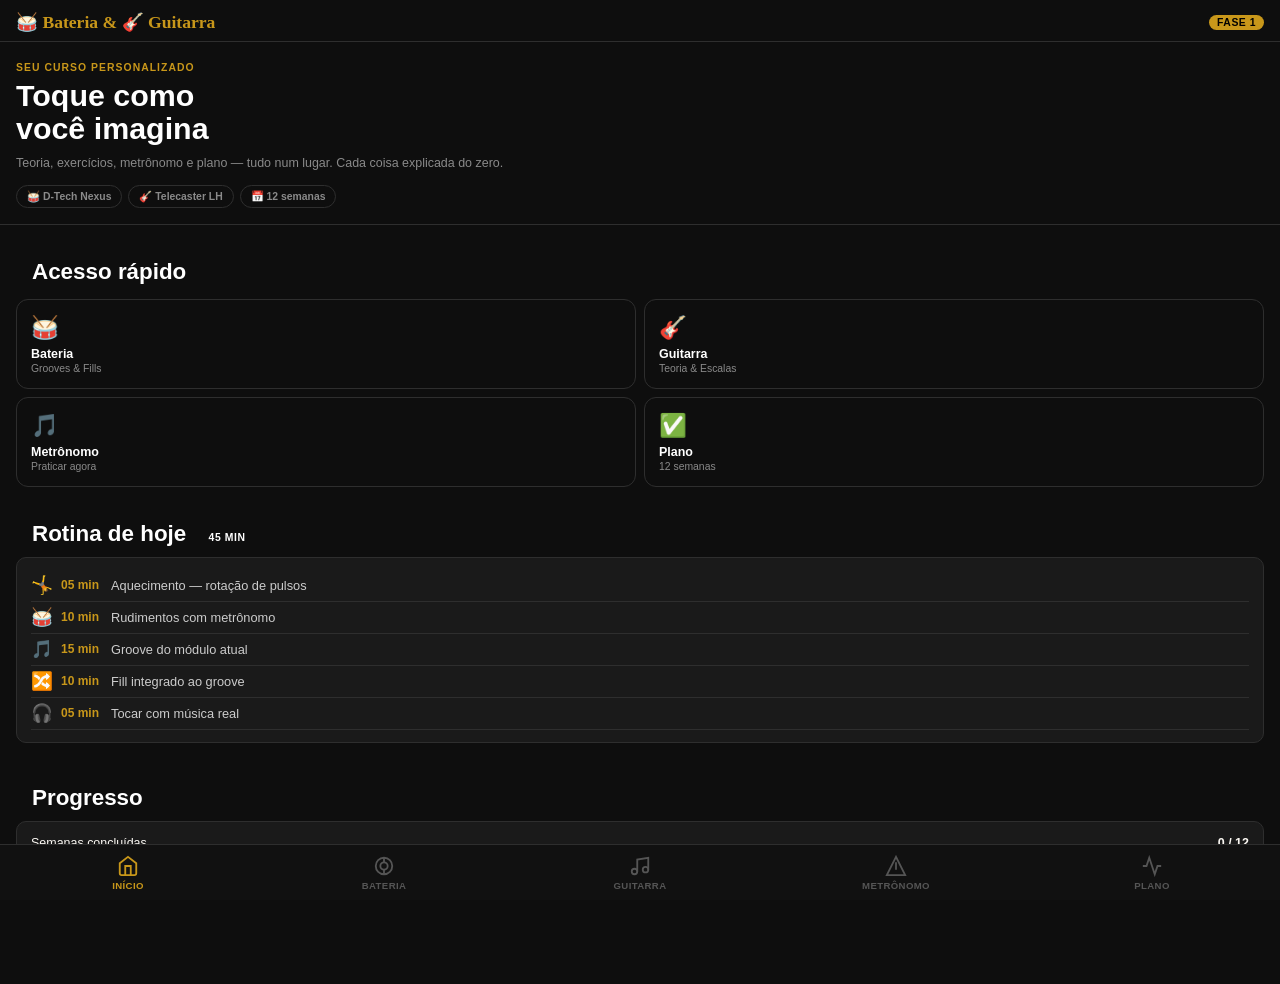
==== commit 96bd7e0f: "Update index.html" ====
--- a/index.html
+++ b/index.html
@@ -2,1541 +2,2475 @@
 <html lang="pt-BR">
 <head>
 <meta charset="UTF-8">
-<meta name="viewport" content="width=device-width, initial-scale=1.0">
-<title>🎸🥁 Curso Interativo — Bateria & Guitarra</title>
+<meta name="viewport" content="width=device-width, initial-scale=1.0, maximum-scale=1.0">
+<meta name="apple-mobile-web-app-capable" content="yes">
+<meta name="apple-mobile-web-app-status-bar-style" content="black">
+<title>Bateria & Guitarra — Curso Interativo</title>
 <style>
-  @import url('https://fonts.googleapis.com/css2?family=Space+Grotesk:wght@300;400;500;600;700&family=Playfair+Display:ital,wght@0,700;1,400&family=JetBrains+Mono:wght@400;700&display=swap');
-
-  :root {
-    --bg: #0d0d0f;
-    --surface: #15151a;
-    --card: #1c1c24;
-    --border: #2a2a38;
-    --accent1: #f5a623; /* amber guitar */
-    --accent2: #e84393; /* pink drums */
-    --accent3: #00d4a0; /* teal theory */
-    --accent4: #7b5ea7; /* purple */
-    --text: #e8e8f0;
-    --muted: #888899;
-    --white: #ffffff;
-  }
-
-  * { margin: 0; padding: 0; box-sizing: border-box; }
-
-  body {
-    background: var(--bg);
-    color: var(--text);
-    font-family: 'Space Grotesk', sans-serif;
-    line-height: 1.6;
-  }
-
-  /* ── NAV ── */
-  nav {
-    position: sticky; top: 0; z-index: 100;
-    background: rgba(13,13,15,0.92);
-    backdrop-filter: blur(12px);
-    border-bottom: 1px solid var(--border);
-    padding: 0 1.5rem;
-    display: flex; align-items: center; gap: 0.5rem;
-    overflow-x: auto; white-space: nowrap;
-    scrollbar-width: none;
-  }
-  nav::-webkit-scrollbar { display: none; }
-  .nav-logo {
-    font-family: 'Playfair Display', serif;
-    font-size: 1.1rem; color: var(--accent1);
-    padding: 1rem 0.5rem 1rem 0;
-    border-right: 1px solid var(--border);
-    margin-right: 0.5rem; flex-shrink: 0;
-  }
-  .nav-btn {
-    padding: 0.5rem 1rem; border: none; border-radius: 6px;
-    background: transparent; color: var(--muted);
-    font-family: 'Space Grotesk', sans-serif;
-    font-size: 0.82rem; font-weight: 500;
-    cursor: pointer; transition: all 0.2s; flex-shrink: 0;
-  }
-  .nav-btn:hover { color: var(--text); background: var(--border); }
-  .nav-btn.active { color: var(--accent1); background: rgba(245,166,35,0.12); }
-
-  /* ── SECTIONS ── */
-  section { display: none; min-height: 100vh; }
-  section.active { display: block; }
-
-  .container { max-width: 900px; margin: 0 auto; padding: 2rem 1.5rem 4rem; }
-
-  /* ── HERO ── */
-  .hero {
-    padding: 3rem 1.5rem 2rem;
-    text-align: center;
-    background: radial-gradient(ellipse at 50% 0%, rgba(245,166,35,0.08) 0%, transparent 70%);
-    border-bottom: 1px solid var(--border);
-  }
-  .hero-eyebrow {
-    font-size: 0.75rem; letter-spacing: 0.15em;
-    color: var(--accent1); text-transform: uppercase;
-    font-weight: 600; margin-bottom: 1rem;
-  }
-  .hero h1 {
-    font-family: 'Playfair Display', serif;
-    font-size: clamp(2rem, 6vw, 3.5rem);
-    line-height: 1.1; margin-bottom: 0.75rem;
-  }
-  .hero h1 em { font-style: italic; color: var(--accent1); }
-  .hero p { color: var(--muted); font-size: 1rem; max-width: 500px; margin: 0 auto 2rem; }
-
-  .hero-pills { display: flex; gap: 0.5rem; justify-content: center; flex-wrap: wrap; }
-  .pill {
-    padding: 0.35rem 0.9rem; border-radius: 20px;
-    font-size: 0.78rem; font-weight: 500;
-    border: 1px solid;
-  }
-  .pill-orange { border-color: var(--accent1); color: var(--accent1); background: rgba(245,166,35,0.08); }
-  .pill-pink   { border-color: var(--accent2); color: var(--accent2); background: rgba(232,67,147,0.08); }
-  .pill-teal   { border-color: var(--accent3); color: var(--accent3); background: rgba(0,212,160,0.08); }
-
-  /* ── CARDS GRID ── */
-  .grid-2 { display: grid; grid-template-columns: 1fr 1fr; gap: 1rem; margin-bottom: 1.5rem; }
-  @media(max-width:600px){ .grid-2 { grid-template-columns: 1fr; } }
-
-  .card {
-    background: var(--card); border: 1px solid var(--border);
-    border-radius: 12px; padding: 1.25rem;
-    transition: border-color 0.2s, transform 0.2s;
-  }
-  .card:hover { border-color: var(--accent1); transform: translateY(-2px); }
-  .card-icon { font-size: 1.5rem; margin-bottom: 0.5rem; }
-  .card h3 { font-size: 0.95rem; font-weight: 600; margin-bottom: 0.25rem; }
-  .card p { font-size: 0.8rem; color: var(--muted); }
-
-  /* ── SECTION HEADER ── */
-  .section-header {
-    margin-bottom: 2rem; padding-bottom: 1rem;
-    border-bottom: 1px solid var(--border);
-  }
-  .section-header .eyebrow {
-    font-size: 0.7rem; letter-spacing: 0.12em; text-transform: uppercase;
-    font-weight: 700; margin-bottom: 0.4rem;
-  }
-  .section-header h2 {
-    font-family: 'Playfair Display', serif;
-    font-size: 1.8rem;
-  }
-  .section-header p { color: var(--muted); font-size: 0.9rem; margin-top: 0.3rem; }
-
-  /* ── ACCORDION ── */
-  .accordion { margin-bottom: 0.75rem; }
-  .accordion-head {
-    width: 100%; background: var(--card); border: 1px solid var(--border);
-    border-radius: 10px; padding: 1rem 1.25rem;
-    display: flex; align-items: center; justify-content: space-between;
-    cursor: pointer; transition: all 0.2s; text-align: left;
-    font-family: 'Space Grotesk', sans-serif;
-  }
-  .accordion-head:hover { border-color: var(--accent3); }
-  .accordion-head.open { border-radius: 10px 10px 0 0; border-color: var(--accent3); }
-  .accordion-title { font-size: 0.95rem; font-weight: 600; color: var(--text); }
-  .accordion-sub { font-size: 0.75rem; color: var(--muted); margin-top: 0.15rem; }
-  .accordion-badge {
-    font-size: 0.7rem; padding: 0.2rem 0.6rem; border-radius: 20px;
-    background: rgba(0,212,160,0.12); color: var(--accent3);
-    border: 1px solid rgba(0,212,160,0.3); flex-shrink: 0; margin-left: 0.75rem;
-  }
-  .accordion-arrow { color: var(--muted); transition: transform 0.3s; flex-shrink: 0; margin-left: 0.5rem; }
-  .accordion-head.open .accordion-arrow { transform: rotate(180deg); }
-  .accordion-body {
-    display: none; background: var(--surface);
-    border: 1px solid var(--accent3); border-top: none;
-    border-radius: 0 0 10px 10px; padding: 1.5rem;
-  }
-  .accordion-body.open { display: block; }
-
-  /* ── THEORY CONTENT ── */
-  .theory-block { margin-bottom: 1.5rem; }
-  .theory-block h4 {
-    font-size: 0.85rem; font-weight: 700; color: var(--accent3);
-    text-transform: uppercase; letter-spacing: 0.08em;
-    margin-bottom: 0.5rem;
-  }
-  .theory-block p { font-size: 0.9rem; color: var(--text); margin-bottom: 0.5rem; }
-
-  .code-block {
-    background: #0a0a10; border: 1px solid var(--border);
-    border-radius: 8px; padding: 1rem;
-    font-family: 'JetBrains Mono', monospace;
-    font-size: 0.8rem; color: var(--accent1);
-    white-space: pre; overflow-x: auto;
-    margin: 0.75rem 0;
-  }
-
-  .highlight-box {
-    background: rgba(0,212,160,0.06); border-left: 3px solid var(--accent3);
-    border-radius: 0 8px 8px 0; padding: 0.75rem 1rem;
-    margin: 0.75rem 0; font-size: 0.88rem;
-  }
-  .highlight-box strong { color: var(--accent3); }
-
-  .warning-box {
-    background: rgba(232,67,147,0.06); border-left: 3px solid var(--accent2);
-    border-radius: 0 8px 8px 0; padding: 0.75rem 1rem;
-    margin: 0.75rem 0; font-size: 0.88rem;
-  }
-  .warning-box strong { color: var(--accent2); }
-
-  /* ── PIANO / FRETBOARD VISUAL ── */
-  .piano-wrap { overflow-x: auto; margin: 1rem 0; }
-  .piano {
-    display: flex; position: relative; height: 110px;
-    min-width: 360px;
-  }
-  .key-white {
-    flex: 1; background: #f0ece4; border: 1px solid #aaa;
-    border-radius: 0 0 6px 6px; position: relative;
-    cursor: pointer; transition: background 0.15s;
-    min-width: 32px;
-  }
-  .key-white:hover, .key-white.lit { background: var(--accent1); }
-  .key-white span {
-    position: absolute; bottom: 6px; width: 100%;
-    text-align: center; font-size: 0.6rem; color: #555;
-    font-family: 'JetBrains Mono', monospace; font-weight: 700;
-  }
-  .key-white.lit span { color: #fff; }
-  .key-black {
-    position: absolute; background: #1a1a1a; height: 65%;
-    width: 22px; border-radius: 0 0 5px 5px; z-index: 2;
-    cursor: pointer; transition: background 0.15s;
-  }
-  .key-black:hover, .key-black.lit { background: var(--accent2); }
-  .key-black span {
-    position: absolute; bottom: 4px; width: 100%;
-    text-align: center; font-size: 0.5rem; color: #888;
-    font-family: 'JetBrains Mono', monospace;
-  }
-  .key-black.lit span { color: #fff; }
-
-  /* ── FRETBOARD ── */
-  .fretboard-wrap { overflow-x: auto; margin: 1rem 0; }
-  .fretboard {
-    display: flex; flex-direction: column; gap: 0;
-    background: #3d2b1f; border-radius: 8px; padding: 0.75rem 0;
-    min-width: 500px; border: 2px solid #5a3d28;
-  }
-  .fret-row { display: flex; align-items: center; }
-  .string-label {
-    width: 40px; text-align: center; font-family: 'JetBrains Mono', monospace;
-    font-size: 0.7rem; font-weight: 700; color: var(--accent1); flex-shrink: 0;
-  }
-  .fret {
-    flex: 1; height: 36px; border-right: 2px solid #7a6350;
-    display: flex; align-items: center; justify-content: center;
-    cursor: pointer; min-width: 42px;
-    position: relative;
-  }
-  .fret::before {
-    content: ''; position: absolute;
-    top: 50%; left: 0; right: 0; height: 2px;
-    background: #c8aa82; opacity: 0.6;
-    transform: translateY(-50%);
-  }
-  .fret:first-child { border-left: 4px solid #c8aa82; }
-  .note-dot {
-    width: 26px; height: 26px; border-radius: 50%;
-    background: transparent; display: flex; align-items: center; justify-content: center;
-    font-size: 0.6rem; font-weight: 700; z-index: 1;
-    transition: all 0.2s;
-  }
-  .note-dot.root { background: var(--accent2); color: #fff; }
-  .note-dot.scale { background: var(--accent3); color: #000; }
-  .note-dot.interval { background: var(--accent4); color: #fff; }
-  .fret-number-row { display: flex; }
-  .fret-num-label { width: 40px; flex-shrink: 0; }
-  .fret-num {
-    flex: 1; text-align: center; font-size: 0.6rem;
-    color: var(--muted); font-family: 'JetBrains Mono', monospace;
-    padding: 0.2rem 0; min-width: 42px;
-  }
-
-  /* ── QUIZ ── */
-  .quiz-card {
-    background: var(--card); border: 1px solid var(--border);
-    border-radius: 12px; padding: 1.5rem; margin-bottom: 1rem;
-  }
-  .quiz-question { font-weight: 600; margin-bottom: 1rem; font-size: 0.95rem; }
-  .quiz-options { display: grid; grid-template-columns: 1fr 1fr; gap: 0.5rem; }
-  @media(max-width:500px){ .quiz-options { grid-template-columns: 1fr; } }
-  .quiz-opt {
-    padding: 0.65rem 1rem; border: 1px solid var(--border);
-    border-radius: 8px; background: var(--surface);
-    color: var(--text); font-family: 'Space Grotesk', sans-serif;
-    font-size: 0.85rem; cursor: pointer; transition: all 0.2s; text-align: left;
-  }
-  .quiz-opt:hover { border-color: var(--accent3); background: rgba(0,212,160,0.06); }
-  .quiz-opt.correct { border-color: var(--accent3); background: rgba(0,212,160,0.15); color: var(--accent3); }
-  .quiz-opt.wrong { border-color: var(--accent2); background: rgba(232,67,147,0.1); color: var(--accent2); }
-  .quiz-feedback {
-    margin-top: 0.75rem; padding: 0.75rem; border-radius: 8px;
-    font-size: 0.85rem; display: none;
-  }
-  .quiz-feedback.show { display: block; }
-  .quiz-feedback.ok { background: rgba(0,212,160,0.1); color: var(--accent3); border: 1px solid rgba(0,212,160,0.3); }
-  .quiz-feedback.fail { background: rgba(232,67,147,0.1); color: var(--accent2); border: 1px solid rgba(232,67,147,0.3); }
-
-  /* ── METRONOME ── */
-  .metro-card {
-    background: var(--card); border: 1px solid var(--border);
-    border-radius: 16px; padding: 2rem; text-align: center;
-  }
-  .bpm-display {
-    font-family: 'Playfair Display', serif; font-size: 5rem;
-    color: var(--accent1); line-height: 1; margin-bottom: 0.25rem;
-  }
-  .bpm-label { color: var(--muted); font-size: 0.75rem; letter-spacing: 0.12em; text-transform: uppercase; }
-  .metro-controls { display: flex; gap: 0.75rem; justify-content: center; margin: 1.5rem 0; }
-  .metro-btn {
-    padding: 0.6rem 1.4rem; border-radius: 8px; border: none;
-    font-family: 'Space Grotesk', sans-serif; font-weight: 600;
-    font-size: 0.85rem; cursor: pointer; transition: all 0.2s;
-  }
-  .metro-btn-sec {
-    background: var(--surface); color: var(--text); border: 1px solid var(--border);
-  }
-  .metro-btn-sec:hover { border-color: var(--accent1); }
-  .metro-btn-primary {
-    background: var(--accent1); color: #000; padding: 0.6rem 2rem;
-  }
-  .metro-btn-primary:hover { filter: brightness(1.1); }
-  .metro-slider {
-    -webkit-appearance: none; width: 100%; height: 4px;
-    border-radius: 2px; background: var(--border); outline: none;
-    margin: 1rem 0;
-  }
-  .metro-slider::-webkit-slider-thumb {
-    -webkit-appearance: none; width: 18px; height: 18px;
-    border-radius: 50%; background: var(--accent1); cursor: pointer;
-  }
-  .metro-beat {
-    display: flex; justify-content: center; gap: 0.5rem; margin-top: 1.25rem;
-  }
-  .beat-dot {
-    width: 12px; height: 12px; border-radius: 50%;
-    background: var(--border); transition: background 0.05s;
-  }
-  .beat-dot.active { background: var(--accent1); box-shadow: 0 0 8px var(--accent1); }
-  .beat-dot.accent { background: var(--accent2); box-shadow: 0 0 8px var(--accent2); }
-  .sig-btns { display: flex; gap: 0.5rem; justify-content: center; flex-wrap: wrap; margin-bottom: 1rem; }
-  .sig-btn {
-    padding: 0.3rem 0.8rem; border: 1px solid var(--border);
-    border-radius: 6px; background: var(--surface); color: var(--muted);
-    font-family: 'JetBrains Mono', monospace; font-size: 0.8rem; cursor: pointer;
-    transition: all 0.2s;
-  }
-  .sig-btn.active, .sig-btn:hover { border-color: var(--accent1); color: var(--accent1); background: rgba(245,166,35,0.1); }
-
-  /* ── DRUMS ── */
-  .groove-score {
-    background: #0a0a10; border: 1px solid var(--border);
-    border-radius: 8px; padding: 1rem; overflow-x: auto;
-    font-family: 'JetBrains Mono', monospace; font-size: 0.75rem;
-    color: var(--accent1); white-space: pre; margin: 0.75rem 0;
-    line-height: 1.8;
-  }
-
-  /* ── PROGRESS ── */
-  .progress-week {
-    background: var(--card); border: 1px solid var(--border);
-    border-radius: 10px; padding: 1rem 1.25rem; margin-bottom: 0.75rem;
-  }
-  .progress-week-head {
-    display: flex; justify-content: space-between; align-items: center;
-    margin-bottom: 0.75rem;
-  }
-  .progress-week-title { font-weight: 600; font-size: 0.9rem; }
-  .progress-week-pct { font-family: 'JetBrains Mono', monospace; font-size: 0.8rem; color: var(--accent3); }
-  .progress-bar-bg {
-    height: 6px; background: var(--border); border-radius: 3px; overflow: hidden;
-  }
-  .progress-bar-fill {
-    height: 100%; border-radius: 3px;
-    background: linear-gradient(90deg, var(--accent3), var(--accent1));
-    transition: width 0.5s ease;
-  }
-  .progress-tasks { display: flex; flex-wrap: wrap; gap: 0.4rem; margin-top: 0.75rem; }
-  .task-chip {
-    padding: 0.2rem 0.6rem; border-radius: 20px;
-    font-size: 0.7rem; cursor: pointer; transition: all 0.2s;
-    border: 1px solid var(--border); color: var(--muted);
-  }
-  .task-chip.done {
-    background: rgba(0,212,160,0.12); border-color: rgba(0,212,160,0.4);
-    color: var(--accent3); text-decoration: line-through;
-  }
-
-  /* ── INTERVALS TABLE ── */
-  .intervals-table { width: 100%; border-collapse: collapse; margin: 0.75rem 0; }
-  .intervals-table th {
-    background: var(--border); padding: 0.5rem 0.75rem;
-    font-size: 0.75rem; text-align: left; color: var(--muted);
-    font-weight: 600; text-transform: uppercase; letter-spacing: 0.06em;
-  }
-  .intervals-table td {
-    padding: 0.5rem 0.75rem; border-bottom: 1px solid var(--border);
-    font-size: 0.82rem;
-  }
-  .intervals-table tr:hover td { background: rgba(255,255,255,0.02); }
-  .int-name { color: var(--accent3); font-weight: 600; }
-  .int-semi { font-family: 'JetBrains Mono', monospace; color: var(--accent1); }
-
-  /* ── CHORD DIAGRAM ── */
-  .chord-grid { display: flex; flex-wrap: wrap; gap: 1.25rem; margin: 0.75rem 0; }
-  .chord-diagram {
-    background: var(--surface); border: 1px solid var(--border);
-    border-radius: 10px; padding: 1rem; min-width: 120px; text-align: center;
-    cursor: pointer; transition: border-color 0.2s;
-  }
-  .chord-diagram:hover { border-color: var(--accent1); }
-  .chord-name { font-weight: 700; font-size: 0.9rem; margin-bottom: 0.5rem; color: var(--accent1); }
-  .chord-fret-grid {
-    display: grid; grid-template-columns: repeat(6, 1fr);
-    gap: 1px; margin-bottom: 0.3rem;
-  }
-  .chord-string { display: flex; flex-direction: column; align-items: center; gap: 3px; }
-  .chord-fret-cell {
-    width: 14px; height: 14px; border-radius: 50%;
-    border: 1px solid var(--border); background: transparent;
-    display: flex; align-items: center; justify-content: center;
-    font-size: 0.45rem;
-  }
-  .chord-fret-cell.pressed { background: var(--accent1); border-color: var(--accent1); color: #000; font-weight: 700; }
-  .chord-fret-cell.root { background: var(--accent2); border-color: var(--accent2); color: #fff; }
-  .chord-label { font-size: 0.6rem; color: var(--muted); margin-top: 0.25rem; }
-  .chord-fingers { font-size: 0.65rem; color: var(--muted); }
-
-  /* ── SCALE BUILDER ── */
-  .scale-builder {
-    background: var(--card); border: 1px solid var(--border);
-    border-radius: 12px; padding: 1.25rem; margin: 0.75rem 0;
-  }
-  .scale-controls { display: flex; gap: 0.5rem; flex-wrap: wrap; margin-bottom: 1rem; }
-  .scale-select {
-    padding: 0.45rem 0.8rem; background: var(--surface);
-    border: 1px solid var(--border); border-radius: 7px;
-    color: var(--text); font-family: 'Space Grotesk', sans-serif;
-    font-size: 0.85rem; cursor: pointer;
-  }
-  .scale-select:focus { border-color: var(--accent3); outline: none; }
-  .scale-notes-display {
-    display: flex; gap: 0.4rem; flex-wrap: wrap; margin-top: 0.75rem;
-  }
-  .scale-note {
-    padding: 0.4rem 0.7rem; border-radius: 7px;
-    font-family: 'JetBrains Mono', monospace; font-size: 0.85rem; font-weight: 700;
-    background: var(--surface); border: 1px solid var(--border); color: var(--text);
-    transition: all 0.2s;
-  }
-  .scale-note.root { background: var(--accent2); color: #fff; border-color: var(--accent2); }
-  .scale-note.highlight { background: rgba(0,212,160,0.15); color: var(--accent3); border-color: rgba(0,212,160,0.5); }
-
-  /* ── UTILS ── */
-  .tag {
-    display: inline-block; padding: 0.15rem 0.5rem; border-radius: 4px;
-    font-size: 0.7rem; font-weight: 600; text-transform: uppercase; letter-spacing: 0.06em;
-  }
-  .tag-orange { background: rgba(245,166,35,0.15); color: var(--accent1); }
-  .tag-pink   { background: rgba(232,67,147,0.15); color: var(--accent2); }
-  .tag-teal   { background: rgba(0,212,160,0.15); color: var(--accent3); }
-
-  .divider { border: none; border-top: 1px solid var(--border); margin: 1.5rem 0; }
-
-  .tip {
-    background: rgba(123,94,167,0.1); border: 1px solid rgba(123,94,167,0.3);
-    border-radius: 8px; padding: 0.75rem 1rem; margin: 0.75rem 0;
-    font-size: 0.85rem;
-  }
-  .tip strong { color: var(--accent4); }
-
-  /* ── CIRCLE OF FIFTHS ── */
-  #circleSvg { display: block; margin: 0 auto; max-width: 360px; }
-  .circle-note { cursor: pointer; transition: all 0.2s; }
-  .circle-note:hover text { fill: var(--bg); }
-  .circle-note:hover circle { filter: brightness(1.2); }
+/* ── TOKENS ── */
+:root {
+  --bg: #0E0E0E;
+  --surface: #1A1A1A;
+  --surface2: #242424;
+  --border: #2E2E2E;
+  --gold: #C8971A;
+  --gold2: #F0C040;
+  --red: #C0392B;
+  --slate: #4A90D9;
+  --cream: #FAF7F2;
+  --gray: #8A8A8A;
+  --lgray: #555;
+  --white: #FFFFFF;
+  --font-display: 'Georgia', 'Times New Roman', serif;
+  --font-body: -apple-system, 'Helvetica Neue', sans-serif;
+  --radius: 10px;
+  --tab-height: 56px;
+}
+
+/* ── RESET ── */
+*, *::before, *::after { box-sizing: border-box; margin: 0; padding: 0; }
+html { font-size: 16px; -webkit-text-size-adjust: 100%; }
+body {
+  background: var(--bg);
+  color: var(--cream);
+  font-family: var(--font-body);
+  min-height: 100vh;
+  padding-bottom: calc(var(--tab-height) + env(safe-area-inset-bottom));
+  overflow-x: hidden;
+}
+
+/* ── HEADER ── */
+.app-header {
+  position: sticky; top: 0; z-index: 100;
+  background: var(--bg);
+  border-bottom: 1px solid var(--border);
+  padding: 12px 16px 8px;
+  display: flex; align-items: center; gap: 10px;
+}
+.app-header h1 {
+  font-family: var(--font-display);
+  font-size: 1.1rem; font-weight: 700;
+  color: var(--gold);
+  flex: 1;
+}
+.app-header .phase-badge {
+  font-size: 0.65rem; font-weight: 700;
+  background: var(--gold); color: #000;
+  padding: 2px 8px; border-radius: 20px;
+  text-transform: uppercase; letter-spacing: 0.05em;
+}
+
+/* ── BOTTOM NAV ── */
+.bottom-nav {
+  position: fixed; bottom: 0; left: 0; right: 0; z-index: 200;
+  height: calc(var(--tab-height) + env(safe-area-inset-bottom));
+  background: #111;
+  border-top: 1px solid var(--border);
+  display: flex;
+  padding-bottom: env(safe-area-inset-bottom);
+}
+.nav-tab {
+  flex: 1; display: flex; flex-direction: column;
+  align-items: center; justify-content: center; gap: 3px;
+  background: none; border: none; color: var(--lgray);
+  font-size: 0.6rem; font-weight: 600; text-transform: uppercase;
+  letter-spacing: 0.04em; cursor: pointer;
+  transition: color 0.2s;
+  -webkit-tap-highlight-color: transparent;
+}
+.nav-tab.active { color: var(--gold); }
+.nav-tab svg { width: 22px; height: 22px; }
+
+/* ── PAGES ── */
+.page { display: none; padding: 0 0 16px; }
+.page.active { display: block; }
+
+/* ── SECTION ── */
+.section { padding: 16px 16px 0; }
+.section + .section { padding-top: 0; }
+
+/* ── MODULE CARD ── */
+.module-card {
+  background: var(--surface);
+  border: 1px solid var(--border);
+  border-radius: var(--radius);
+  margin: 12px 16px 0;
+  overflow: hidden;
+}
+.module-header {
+  display: flex; align-items: center; gap: 10px;
+  padding: 12px 14px;
+  cursor: pointer;
+  -webkit-tap-highlight-color: transparent;
+  user-select: none;
+}
+.module-header:active { background: var(--surface2); }
+.module-num {
+  width: 28px; height: 28px; border-radius: 50%;
+  background: var(--gold); color: #000;
+  font-weight: 800; font-size: 0.8rem;
+  display: flex; align-items: center; justify-content: center;
+  flex-shrink: 0;
+}
+.module-title { flex: 1; font-size: 0.9rem; font-weight: 600; }
+.module-sub { font-size: 0.7rem; color: var(--gray); margin-top: 1px; }
+.chevron {
+  color: var(--lgray); font-size: 1rem;
+  transition: transform 0.25s; flex-shrink: 0;
+}
+.module-card.open .chevron { transform: rotate(90deg); }
+.module-body {
+  display: none; padding: 0 14px 14px;
+  border-top: 1px solid var(--border);
+}
+.module-card.open .module-body { display: block; }
+
+/* ── PHASE BANNER ── */
+.phase-banner {
+  margin: 16px 16px 0;
+  border-radius: var(--radius);
+  padding: 10px 14px;
+  display: flex; align-items: center; gap: 10px;
+}
+.phase-banner.gold { background: linear-gradient(135deg,#3A2800,#1A1200); border: 1px solid var(--gold); }
+.phase-banner.slate { background: linear-gradient(135deg,#0A1A30,#050E1A); border: 1px solid var(--slate); }
+.phase-banner.red { background: linear-gradient(135deg,#2A0800,#150400); border: 1px solid var(--red); }
+.phase-banner .ph-num { font-family: var(--font-display); font-size: 2rem; font-weight: 700; line-height: 1; }
+.phase-banner.gold .ph-num { color: var(--gold); }
+.phase-banner.slate .ph-num { color: var(--slate); }
+.phase-banner.red .ph-num { color: var(--red); }
+.phase-banner .ph-info h3 { font-size: 0.9rem; font-weight: 700; margin-bottom: 2px; }
+.phase-banner .ph-info p { font-size: 0.7rem; color: var(--gray); }
+
+/* ── DRUM TAB ── */
+.dtab-wrap {
+  background: #FFFDF5;
+  border: 1px solid #D4C080;
+  border-radius: 8px;
+  overflow-x: auto;
+  margin: 10px 0;
+  -webkit-overflow-scrolling: touch;
+}
+.dtab-title {
+  font-size: 0.75rem; font-weight: 700; color: #1A1A1A;
+  padding: 6px 8px 2px;
+  border-bottom: 1px solid #E8D88A;
+}
+.dtab-bpm { font-weight: 400; color: #888; float: right; }
+.dtab {
+  display: table;
+  min-width: 100%;
+  border-collapse: collapse;
+  padding: 4px 0;
+}
+.dtab-row {
+  display: table-row;
+}
+.dtab-label {
+  display: table-cell;
+  font-size: 0.65rem; font-weight: 700; color: #2C3E50;
+  padding: 0 6px;
+  white-space: nowrap;
+  vertical-align: middle;
+  width: 32px;
+}
+.dtab-cells {
+  display: table-cell;
+  vertical-align: middle;
+}
+.dtab-cells-inner {
+  display: flex;
+}
+.dtab-cell {
+  width: 28px; height: 26px;
+  display: flex; align-items: center; justify-content: center;
+  font-size: 0.85rem;
+  border-right: 1px solid #F0E8C0;
+  flex-shrink: 0;
+  position: relative;
+}
+.dtab-cell::after {
+  content: '';
+  position: absolute;
+  top: 50%; left: 0; right: 0;
+  height: 1px;
+  background: #D8C878;
+  pointer-events: none;
+}
+.dtab-cell.beat-start { border-right-color: #C8A840; }
+.dtab-cell.bar-start { border-left: 2px solid #B89030; }
+.sym-x { color: #1A1A1A; font-weight: 800; z-index: 1; position: relative; }
+.sym-X { color: #C0392B; font-weight: 800; z-index: 1; position: relative; }
+.sym-o { color: #C8971A; font-weight: 800; z-index: 1; position: relative; }
+.sym-s { width: 14px; height: 14px; border-radius: 50%; background: #2C3E50; z-index: 1; position: relative; }
+.sym-S { width: 14px; height: 14px; border-radius: 50%; background: #C0392B; z-index: 1; position: relative; }
+.sym-b { width: 14px; height: 14px; border-radius: 50%; background: #1A1A1A; z-index: 1; position: relative; }
+.sym-g { color: #999; font-size: 0.65rem; z-index: 1; position: relative; }
+.sym-dot { color: #C8B880; font-size: 0.7rem; z-index: 1; position: relative; }
+.sym-plus { color: #2C3E50; font-weight: 800; z-index: 1; position: relative; }
+.dtab-beat-row {
+  display: table-row;
+}
+.dtab-beat-label { display: table-cell; width: 32px; }
+.dtab-beat-cells { display: table-cell; }
+.dtab-beat-cells-inner { display: flex; }
+.dtab-beat-cell {
+  width: 28px; height: 16px;
+  display: flex; align-items: center; justify-content: center;
+  font-size: 0.55rem; color: #AAA; flex-shrink: 0;
+}
+
+/* ── MUSIC BOX ── */
+.music-box {
+  background: #111; border: 1px solid #333;
+  border-radius: 8px; margin: 10px 0; overflow: hidden;
+}
+.music-box-header {
+  background: var(--gold); color: #000;
+  font-size: 0.7rem; font-weight: 800;
+  padding: 5px 10px;
+  text-transform: uppercase; letter-spacing: 0.05em;
+}
+.music-item {
+  display: flex; align-items: center; gap: 8px;
+  padding: 8px 10px;
+  border-bottom: 1px solid #222;
+}
+.music-item:last-child { border-bottom: none; }
+.music-note { font-size: 1rem; }
+.music-info { flex: 1; }
+.music-song { font-size: 0.8rem; font-weight: 700; color: var(--cream); }
+.music-artist { font-size: 0.7rem; color: var(--gray); }
+.music-tip { font-size: 0.65rem; color: var(--gold); margin-top: 1px; }
+
+/* ── CALLOUT ── */
+.callout {
+  border-radius: 8px; margin: 10px 0;
+  padding: 10px 12px;
+  border-left: 3px solid;
+}
+.callout.gold { background: #1A1200; border-color: var(--gold); }
+.callout.slate { background: #050E1A; border-color: var(--slate); }
+.callout.red { background: #150400; border-color: var(--red); }
+.callout-title { font-size: 0.8rem; font-weight: 700; margin-bottom: 6px; }
+.callout.gold .callout-title { color: var(--gold); }
+.callout.slate .callout-title { color: var(--slate); }
+.callout.red .callout-title { color: var(--red); }
+.callout ul { padding-left: 14px; }
+.callout li { font-size: 0.78rem; color: #CCC; margin-bottom: 4px; line-height: 1.4; }
+
+/* ── THEORY CARD ── */
+.theory-card {
+  background: var(--surface2);
+  border: 1px solid var(--border);
+  border-radius: 8px;
+  padding: 12px;
+  margin: 8px 0;
+}
+.theory-card h4 { font-size: 0.85rem; font-weight: 700; color: var(--gold); margin-bottom: 6px; }
+.theory-card p, .theory-card li { font-size: 0.8rem; color: #CCC; line-height: 1.5; }
+.theory-card ul { padding-left: 16px; }
+.theory-card .formula {
+  background: #0A0A0A; border: 1px solid var(--gold);
+  border-radius: 6px; padding: 8px 12px;
+  font-family: monospace; font-size: 0.85rem;
+  color: var(--gold2); margin: 8px 0;
+  letter-spacing: 0.05em;
+}
+
+/* ── CHROMATIC KEYBOARD ── */
+.chromatic {
+  display: flex; margin: 8px 0;
+  overflow-x: auto;
+  -webkit-overflow-scrolling: touch;
+  gap: 2px;
+  padding: 4px;
+  background: #111; border-radius: 8px;
+}
+.key {
+  min-width: 32px; height: 56px;
+  border-radius: 4px; border: 1px solid #333;
+  display: flex; flex-direction: column;
+  align-items: center; justify-content: flex-end;
+  padding-bottom: 4px;
+  font-size: 0.6rem; font-weight: 700;
+  flex-shrink: 0; cursor: pointer;
+  transition: transform 0.1s;
+  -webkit-tap-highlight-color: transparent;
+}
+.key:active { transform: scaleY(0.95); }
+.key.natural { background: var(--cream); color: #222; }
+.key.sharp { background: #1A1A1A; color: #CCC; height: 36px; }
+.key.highlight { background: var(--gold) !important; color: #000 !important; }
+.key.highlight2 { background: var(--slate) !important; color: white !important; }
+
+/* ── INTERVAL GRID ── */
+.interval-grid {
+  display: grid; grid-template-columns: repeat(7, 1fr);
+  gap: 3px; margin: 8px 0;
+}
+.interval-box {
+  background: var(--surface2);
+  border-radius: 6px; padding: 6px 4px;
+  text-align: center;
+  border: 1px solid var(--border);
+}
+.interval-box.root { background: var(--red); border-color: var(--red); }
+.interval-box.important { border-color: var(--gold); }
+.interval-name { font-size: 0.55rem; color: var(--gray); }
+.interval-note { font-size: 0.9rem; font-weight: 800; color: var(--cream); }
+.interval-box.root .interval-note, .interval-box.root .interval-name { color: white; }
+.interval-st { font-size: 0.55rem; color: var(--gold); margin-top: 1px; }
+
+/* ── PROGRESS TRACKER ── */
+.progress-section {
+  padding: 16px;
+}
+.week-card {
+  background: var(--surface);
+  border: 1px solid var(--border);
+  border-radius: 8px;
+  margin-bottom: 8px;
+  overflow: hidden;
+}
+.week-header {
+  display: flex; align-items: center; gap: 10px;
+  padding: 10px 12px; cursor: pointer;
+  -webkit-tap-highlight-color: transparent;
+}
+.week-header:active { background: var(--surface2); }
+.week-num {
+  width: 32px; height: 32px; border-radius: 50%;
+  display: flex; align-items: center; justify-content: center;
+  font-weight: 800; font-size: 0.85rem; flex-shrink: 0;
+}
+.week-num.done { background: #1A3A1A; color: #4CAF50; border: 2px solid #4CAF50; }
+.week-num.current { background: var(--gold); color: #000; }
+.week-num.future { background: var(--surface2); color: var(--gray); border: 2px solid var(--border); }
+.week-info { flex: 1; }
+.week-title { font-size: 0.85rem; font-weight: 600; }
+.week-focus { font-size: 0.7rem; color: var(--gray); margin-top: 1px; }
+.week-body {
+  display: none; padding: 0 12px 12px;
+  border-top: 1px solid var(--border);
+}
+.week-card.open .week-body { display: block; }
+.week-body p { font-size: 0.8rem; color: #CCC; margin-top: 8px; line-height: 1.5; }
+.checklist { margin-top: 8px; }
+.check-item {
+  display: flex; align-items: center; gap: 8px;
+  padding: 6px 0;
+  border-bottom: 1px solid var(--border);
+  cursor: pointer;
+  -webkit-tap-highlight-color: transparent;
+}
+.check-item:last-child { border-bottom: none; }
+.check-box {
+  width: 20px; height: 20px; border-radius: 4px;
+  border: 2px solid var(--border);
+  display: flex; align-items: center; justify-content: center;
+  flex-shrink: 0; font-size: 0.8rem;
+  transition: all 0.2s;
+}
+.check-item.checked .check-box { background: #4CAF50; border-color: #4CAF50; }
+.check-label { font-size: 0.8rem; color: #CCC; flex: 1; }
+.check-item.checked .check-label { text-decoration: line-through; color: var(--lgray); }
+
+/* ── METRONOME ── */
+.metronome {
+  background: var(--surface);
+  border: 1px solid var(--border);
+  border-radius: var(--radius);
+  margin: 12px 16px 0;
+  padding: 16px;
+}
+.metro-display {
+  text-align: center; margin-bottom: 16px;
+}
+.metro-bpm {
+  font-family: var(--font-display);
+  font-size: 4rem; font-weight: 700;
+  color: var(--gold); line-height: 1;
+}
+.metro-label { font-size: 0.7rem; color: var(--gray); text-transform: uppercase; letter-spacing: 0.1em; }
+.metro-beat-vis {
+  display: flex; gap: 6px; justify-content: center; margin: 12px 0;
+}
+.beat-dot {
+  width: 14px; height: 14px; border-radius: 50%;
+  background: var(--surface2); border: 2px solid var(--border);
+  transition: all 0.05s;
+}
+.beat-dot.active { background: var(--gold); border-color: var(--gold); transform: scale(1.3); }
+.beat-dot.accent { background: var(--red); border-color: var(--red); }
+.metro-controls {
+  display: flex; align-items: center; gap: 10px;
+}
+.metro-btn {
+  background: none; border: 2px solid var(--border);
+  border-radius: 8px; padding: 10px 16px;
+  color: var(--cream); font-size: 0.9rem; font-weight: 700;
+  cursor: pointer; -webkit-tap-highlight-color: transparent;
+  transition: all 0.15s;
+}
+.metro-btn:active { background: var(--surface2); }
+.metro-btn.play { background: var(--gold); border-color: var(--gold); color: #000; flex: 1; }
+.metro-btn.play.running { background: var(--red); border-color: var(--red); color: white; }
+.metro-slider { flex: 1; -webkit-appearance: none; appearance: none; height: 4px; border-radius: 2px; background: var(--border); outline: none; }
+.metro-slider::-webkit-slider-thumb { -webkit-appearance: none; width: 20px; height: 20px; border-radius: 50%; background: var(--gold); cursor: pointer; }
+.metro-sig { display: flex; gap: 6px; margin-top: 10px; flex-wrap: wrap; }
+.metro-sig button {
+  flex: 1; min-width: 60px;
+  background: var(--surface2); border: 1px solid var(--border);
+  border-radius: 6px; padding: 6px; color: var(--cream);
+  font-size: 0.75rem; font-weight: 700; cursor: pointer;
+  -webkit-tap-highlight-color: transparent;
+}
+.metro-sig button.active { background: var(--gold); color: #000; border-color: var(--gold); }
+
+/* ── FRETBOARD ── */
+.fretboard-wrap {
+  overflow-x: auto;
+  background: #FFFDF5;
+  border-radius: 8px;
+  margin: 8px 0;
+  padding: 8px 0;
+  -webkit-overflow-scrolling: touch;
+}
+.fretboard {
+  display: grid;
+  grid-template-columns: 28px repeat(13, 38px);
+  grid-template-rows: repeat(6, 32px);
+  min-width: fit-content;
+  padding: 0 8px;
+  position: relative;
+}
+.fb-label {
+  font-size: 0.7rem; font-weight: 800; color: #8B6914;
+  display: flex; align-items: center; justify-content: flex-end;
+  padding-right: 6px;
+}
+.fb-cell {
+  position: relative;
+  display: flex; align-items: center; justify-content: center;
+  border-right: 1px solid #C0A050;
+}
+.fb-cell::after {
+  content: '';
+  position: absolute;
+  top: 50%; left: 0; right: 0; height: 1px;
+  background: #C8A060;
+}
+.fb-cell:last-child { border-right: 2px solid #8B6914; }
+.fb-note {
+  width: 24px; height: 24px; border-radius: 50%;
+  display: flex; align-items: center; justify-content: center;
+  font-size: 0.65rem; font-weight: 800;
+  z-index: 1; position: relative;
+  cursor: pointer; -webkit-tap-highlight-color: transparent;
+}
+.fb-note.root { background: #C0392B; color: white; }
+.fb-note.scale { background: #2E7D32; color: white; }
+.fb-note.scale2 { background: #4A90D9; color: white; }
+.fb-note.blues { background: #8B4513; color: white; }
+.fb-nut { border-left: 4px solid #5C3A00; }
+.fb-fret-num {
+  font-size: 0.6rem; color: #8B6914;
+  display: flex; align-items: flex-start; justify-content: center;
+  padding-top: 2px;
+}
+.inlay {
+  position: absolute; width: 8px; height: 8px;
+  border-radius: 50%; background: #E8D080;
+  top: 50%; left: 50%; transform: translate(-50%, -50%);
+  z-index: 0;
+}
+
+/* ── SCALE SELECTOR ── */
+.scale-selector {
+  display: flex; gap: 6px; flex-wrap: wrap; margin: 8px 0;
+}
+.scale-btn {
+  background: var(--surface2); border: 1px solid var(--border);
+  border-radius: 20px; padding: 5px 12px;
+  font-size: 0.75rem; color: var(--cream); cursor: pointer;
+  -webkit-tap-highlight-color: transparent;
+  transition: all 0.15s;
+}
+.scale-btn.active { background: var(--gold); border-color: var(--gold); color: #000; font-weight: 700; }
+
+/* ── TYPOGRAPHY ── */
+h2 { font-size: 1.1rem; font-weight: 700; color: var(--gold); padding: 16px 16px 4px; }
+h3 { font-size: 0.95rem; font-weight: 700; color: var(--cream); margin: 12px 0 6px; }
+p { font-size: 0.82rem; color: #CCC; line-height: 1.5; margin: 6px 0; }
+.tag {
+  display: inline-block;
+  font-size: 0.6rem; font-weight: 700; text-transform: uppercase;
+  padding: 2px 7px; border-radius: 20px; margin: 2px 2px 2px 0;
+}
+.tag-gold { background: #2A1E00; color: var(--gold); border: 1px solid var(--gold); }
+.tag-slate { background: #05101A; color: var(--slate); border: 1px solid var(--slate); }
+.tag-red { background: #150400; color: var(--red); border: 1px solid var(--red); }
+
+/* ── BAT INNER TABS ── */
+.bat-section { padding-bottom: 8px; }
+.bat-tab { -webkit-tap-highlight-color: transparent; transition: color 0.15s, border-color 0.15s; }
+.bat-tab:active { opacity: 0.7; }
+/* ── SCROLL HINT ── */
+.scroll-hint { font-size: 0.65rem; color: var(--lgray); padding: 4px 0 0; text-align: right; }
+
+/* ── HERO ── */
+.hero {
+  padding: 20px 16px 16px;
+  border-bottom: 1px solid var(--border);
+  margin-bottom: 4px;
+}
+.hero h2 {
+  font-family: var(--font-display);
+  font-size: 1.6rem; padding: 0; margin-bottom: 4px;
+  color: var(--cream);
+}
+.hero h2 span { color: var(--gold); }
+.hero p { font-size: 0.82rem; color: var(--gray); }
+.hero-badges { display: flex; gap: 6px; margin-top: 10px; flex-wrap: wrap; }
+.hero-badge {
+  font-size: 0.65rem; font-weight: 700;
+  padding: 4px 10px; border-radius: 20px;
+  background: var(--surface); border: 1px solid var(--border);
+  color: var(--gray);
+}
+
+/* ── DIVIDER ── */
+.divider {
+  border: none; border-top: 1px solid var(--border);
+  margin: 14px 0;
+}
 </style>
 </head>
 <body>
 
-<!-- NAV -->
-<nav>
-  <div class="nav-logo">🎵 Curso</div>
-  <button class="nav-btn active" onclick="showSection('home', this)">Início</button>
-  <button class="nav-btn" onclick="showSection('teoria', this)">🎵 Teoria</button>
-  <button class="nav-btn" onclick="showSection('escalas', this)">🎸 Escalas</button>
-  <button class="nav-btn" onclick="showSection('acordes', this)">🎸 Acordes</button>
-  <button class="nav-btn" onclick="showSection('bateria', this)">🥁 Bateria</button>
-  <button class="nav-btn" onclick="showSection('metro', this)">⏱ Metrônomo</button>
-  <button class="nav-btn" onclick="showSection('quiz', this)">🧪 Quiz</button>
-  <button class="nav-btn" onclick="showSection('plano', this)">📅 Plano</button>
-</nav>
-
-<!-- ══════════ HOME ══════════ -->
-<section id="home" class="active">
-  <div class="hero">
-    <div class="hero-eyebrow">Fase 1 · Iniciante · 12 Semanas</div>
-    <h1>Bateria & <em>Guitarra</em><br>Curso Interativo</h1>
-    <p>Exercícios, teoria, metrônomo, quiz e plano — tudo em um lugar só.</p>
-    <div class="hero-pills">
-      <span class="pill pill-orange">🥁 D-Tech Nexus</span>
-      <span class="pill pill-orange">🎸 Telecaster LH</span>
-      <span class="pill pill-teal">12 Semanas</span>
+<!-- ══════════════ HEADER ══════════════ -->
+<header class="app-header">
+  <h1>🥁 Bateria & 🎸 Guitarra</h1>
+  <span class="phase-badge" id="currentPhase">Fase 1</span>
+</header>
+
+<!-- ══════════════ PAGES ══════════════ -->
+
+<!-- ── PAGE: HOME ── -->
+<!-- ══════════════════════════════ HOME PAGE ══ -->
+<!-- ══════════════════════════════ HOME PAGE ══ -->
+<div class="page active" id="page-home">
+  <div style="padding:20px 16px 16px;border-bottom:1px solid var(--border)">
+    <div style="font-size:0.65rem;color:var(--gold);font-weight:700;text-transform:uppercase;letter-spacing:.1em;margin-bottom:6px">Seu curso personalizado</div>
+    <div style="font-size:1.9rem;font-weight:900;color:white;line-height:1.1;margin-bottom:8px">Toque como<br><span style="color:var(--amber)">você imagina</span></div>
+    <div style="font-size:0.78rem;color:var(--gray);line-height:1.5;margin-bottom:12px">Teoria, exercícios, metrônomo e plano — tudo num lugar. Cada coisa explicada do zero.</div>
+    <div style="display:flex;gap:6px;flex-wrap:wrap">
+      <span style="font-size:0.65rem;font-weight:700;padding:4px 10px;border-radius:20px;background:var(--panel);border:1px solid var(--border);color:var(--gray)">🥁 D-Tech Nexus</span>
+      <span style="font-size:0.65rem;font-weight:700;padding:4px 10px;border-radius:20px;background:var(--panel);border:1px solid var(--border);color:var(--gray)">🎸 Telecaster LH</span>
+      <span style="font-size:0.65rem;font-weight:700;padding:4px 10px;border-radius:20px;background:var(--panel);border:1px solid var(--border);color:var(--gray)">📅 12 semanas</span>
     </div>
   </div>
-  <div class="container">
-    <div class="grid-2">
-      <div class="card" onclick="showSection('teoria', document.querySelectorAll('.nav-btn')[1])">
-        <div class="card-icon">🎵</div>
-        <h3>Teoria Musical</h3>
-        <p>Notas, intervalos, escalas, modos — da base ao intermediário.</p>
-      </div>
-      <div class="card" onclick="showSection('escalas', document.querySelectorAll('.nav-btn')[2])">
-        <div class="card-icon">🎸</div>
-        <h3>Escalas no Braço</h3>
-        <p>Pentatônica, maior, blues — visualize no braço interativo.</p>
-      </div>
-      <div class="card" onclick="showSection('acordes', document.querySelectorAll('.nav-btn')[3])">
-        <div class="card-icon">🤝</div>
-        <h3>Acordes & Cifras</h3>
-        <p>Diagramas, formação de tríades, progressões essenciais.</p>
-      </div>
-      <div class="card" onclick="showSection('bateria', document.querySelectorAll('.nav-btn')[4])">
-        <div class="card-icon">🥁</div>
-        <h3>Bateria</h3>
-        <p>Grooves, rudimentos, fills, blues shuffle e leitura rítmica.</p>
-      </div>
-      <div class="card" onclick="showSection('metro', document.querySelectorAll('.nav-btn')[5])">
-        <div class="card-icon">⏱</div>
-        <h3>Metrônomo</h3>
-        <p>BPM ajustável, fórmulas de compasso, referências de tempo.</p>
-      </div>
-      <div class="card" onclick="showSection('quiz', document.querySelectorAll('.nav-btn')[6])">
-        <div class="card-icon">🧪</div>
-        <h3>Quiz Interativo</h3>
-        <p>Teste seu conhecimento de teoria e identifique pontos fracos.</p>
-      </div>
-    </div>
-
-    <div class="card" style="border-color: rgba(245,166,35,0.4); background: rgba(245,166,35,0.04);">
-      <div style="display:flex;gap:0.75rem;align-items:flex-start;">
-        <div style="font-size:1.4rem">💡</div>
-        <div>
-          <div style="font-weight:600;margin-bottom:0.25rem;">Dica do Dia — Blues Shuffle</div>
-          <div style="font-size:0.85rem;color:var(--muted);">O blues usa o padrão I–IV–V em 12 compassos. Em Lá: <strong style="color:var(--accent1)">A7 – D7 – E7</strong>. No groove de bateria, o shuffle é obrigatório — colcheias "balançadas" (longo-curto). Ouça Stevie Ray Vaughan "Pride and Joy" antes de praticar.</div>
-        </div>
-      </div>
-    </div>
+  <div style="padding:18px 16px 6px;display:flex;align-items:center;gap:8px"><h2 style="font-size:1.4rem;font-weight:800;color:white">Acesso rápido</h2></div>
+  <div style="display:grid;grid-template-columns:1fr 1fr;gap:8px;padding:0 16px;margin-top:4px">
+    <button onclick="go('bateria')" style="background:var(--card);border:1px solid var(--border);border-radius:12px;padding:14px;text-align:left;cursor:pointer">
+      <div style="font-size:1.4rem;margin-bottom:6px">🥁</div>
+      <div style="font-size:0.78rem;font-weight:700;color:white">Bateria</div>
+      <div style="font-size:0.65rem;color:var(--gray);margin-top:2px">Grooves & Fills</div>
+    </button>
+    <button onclick="go('guitarra')" style="background:var(--card);border:1px solid var(--border);border-radius:12px;padding:14px;text-align:left;cursor:pointer">
+      <div style="font-size:1.4rem;margin-bottom:6px">🎸</div>
+      <div style="font-size:0.78rem;font-weight:700;color:white">Guitarra</div>
+      <div style="font-size:0.65rem;color:var(--gray);margin-top:2px">Teoria & Escalas</div>
+    </button>
+    <button onclick="go('metro')" style="background:var(--card);border:1px solid var(--border);border-radius:12px;padding:14px;text-align:left;cursor:pointer">
+      <div style="font-size:1.4rem;margin-bottom:6px">🎵</div>
+      <div style="font-size:0.78rem;font-weight:700;color:white">Metrônomo</div>
+      <div style="font-size:0.65rem;color:var(--gray);margin-top:2px">Praticar agora</div>
+    </button>
+    <button onclick="go('plano')" style="background:var(--card);border:1px solid var(--border);border-radius:12px;padding:14px;text-align:left;cursor:pointer">
+      <div style="font-size:1.4rem;margin-bottom:6px">✅</div>
+      <div style="font-size:0.78rem;font-weight:700;color:white">Plano</div>
+      <div style="font-size:0.65rem;color:var(--gray);margin-top:2px">12 semanas</div>
+    </button>
   </div>
-</section>
-
-<!-- ══════════ TEORIA ══════════ -->
-<section id="teoria">
-<div class="container">
-  <div class="section-header">
-    <div class="eyebrow" style="color:var(--accent3)">Fundamentos</div>
-    <h2>Teoria Musical</h2>
-    <p>Do sistema cromático à harmonia funcional — aprenda com interatividade.</p>
+  <div style="padding:18px 16px 6px"><h2 style="font-size:1.4rem;font-weight:800;color:white">Rotina de hoje <span style="font-size:0.65rem;font-weight:700;padding:2px 8px;border-radius:10px;background:var(--amber-dim);color:var(--amber);text-transform:uppercase;letter-spacing:.06em;margin-left:8px">45 min</span></h2></div>
+  <div class="module-card" style="margin:0 16px 8px">
+    <div style="padding:12px 14px" id="routineList"></div>
   </div>
-
-  <!-- AS 12 NOTAS -->
-  <div class="accordion">
-    <button class="accordion-head" onclick="toggleAcc(this)">
-      <div><div class="accordion-title">🎹 As 12 Notas do Sistema Ocidental</div><div class="accordion-sub">Cromático, tons, semitons e a regra E→F / B→C</div></div>
-      <span class="accordion-badge">Fundamento</span>
-      <span class="accordion-arrow">▼</span>
-    </button>
-    <div class="accordion-body">
-      <div class="theory-block">
-        <h4>O que são as 12 notas?</h4>
-        <p>A música ocidental divide a oitava em <strong>12 partes iguais</strong>, chamadas <em>semitons</em>. Cada semitom é a menor distância entre duas notas. Na guitarra, cada casa = 1 semitom. Subindo 12 casas você chega à mesma nota, uma oitava acima.</p>
-        <div class="code-block">C — C#/Db — D — D#/Eb — E — F — F#/Gb — G — G#/Ab — A — A#/Bb — B — C
-1      2      3     4      5  6     7      8     9     10    11    12  13(=1)</div>
-      </div>
-
-      <div class="theory-block">
-        <h4>Piano Interativo — clique nas teclas</h4>
-        <p style="font-size:0.82rem;color:var(--muted);margin-bottom:0.5rem">Clique para ouvir e iluminar as notas.</p>
-        <div class="piano-wrap"><div class="piano" id="piano12"></div></div>
-      </div>
-
-      <div class="highlight-box">
-        <strong>⚠️ Regra Crítica:</strong> Entre <strong>E→F</strong> e <strong>B→C</strong> NÃO há nota intermediária — são semitons diretos. Não existe E# nem Cb na escala natural (na prática).
-      </div>
-
-      <div class="theory-block">
-        <h4>Tom vs Semitom</h4>
-        <table class="intervals-table">
-          <tr><th>Nome</th><th>Semitons</th><th>Exemplo</th><th>Na guitarra</th></tr>
-          <tr><td class="int-name">Semitom (st)</td><td class="int-semi">1</td><td>C → C#</td><td>1 casa</td></tr>
-          <tr><td class="int-name">Tom (T)</td><td class="int-semi">2</td><td>C → D</td><td>2 casas</td></tr>
-        </table>
-      </div>
-
-      <div class="theory-block">
-        <h4>Por que E→F e B→C são semitons diretos?</h4>
-        <p>A escala natural (dó-ré-mi…) foi criada com base na <em>série harmônica</em> e em séculos de tradição musical europeia. O intervalo de semitom entre E-F e B-C é natural e dá ao sistema sua assimetria característica. Essa assimetria é a origem dos <em>modos gregos</em>, pois a posição dos semitons muda conforme o ponto de início.</p>
-      </div>
-    </div>
-  </div>
-
-  <!-- INTERVALOS -->
-  <div class="accordion">
-    <button class="accordion-head" onclick="toggleAcc(this)">
-      <div><div class="accordion-title">📏 Intervalos Musicais</div><div class="accordion-sub">Uníssono, 2ª, 3ª, 4ª, 5ª, 6ª, 7ª, oitava — e seus tipos</div></div>
-      <span class="accordion-badge">Essencial</span>
-      <span class="accordion-arrow">▼</span>
-    </button>
-    <div class="accordion-body">
-      <div class="theory-block">
-        <h4>O que é um intervalo?</h4>
-        <p>Intervalo é a <strong>distância entre duas notas</strong>. Todo acorde, toda escala, toda melodia é construída a partir de intervalos. Memorizar os intervalos é como aprender o alfabeto da música.</p>
-      </div>
-      <div class="theory-block">
-        <h4>Tabela Completa de Intervalos</h4>
-        <table class="intervals-table">
-          <tr><th>Intervalo</th><th>Semitons</th><th>Tipo</th><th>Exemplo (de C)</th><th>Som</th></tr>
-          <tr><td class="int-name">Uníssono</td><td class="int-semi">0</td><td>Perfeito</td><td>C–C</td><td>Igual</td></tr>
-          <tr><td class="int-name">2ª menor</td><td class="int-semi">1</td><td>Menor</td><td>C–Db</td><td>Tensão máxima</td></tr>
-          <tr><td class="int-name">2ª maior</td><td class="int-semi">2</td><td>Maior</td><td>C–D</td><td>Dó-Ré</td></tr>
-          <tr><td class="int-name">3ª menor</td><td class="int-semi">3</td><td>Menor</td><td>C–Eb</td><td>Caráter triste</td></tr>
-          <tr><td class="int-name">3ª maior</td><td class="int-semi">4</td><td>Maior</td><td>C–E</td><td>Caráter alegre</td></tr>
-          <tr><td class="int-name">4ª justa</td><td class="int-semi">5</td><td>Perfeito</td><td>C–F</td><td>Estável</td></tr>
-          <tr><td class="int-name">Trítono</td><td class="int-semi">6</td><td>Aumentado/Dim</td><td>C–F#</td><td>Máxima tensão</td></tr>
-          <tr><td class="int-name">5ª justa</td><td class="int-semi">7</td><td>Perfeito</td><td>C–G</td><td>Power chord</td></tr>
-          <tr><td class="int-name">6ª menor</td><td class="int-semi">8</td><td>Menor</td><td>C–Ab</td><td>Melancolia</td></tr>
-          <tr><td class="int-name">6ª maior</td><td class="int-semi">9</td><td>Maior</td><td>C–A</td><td>Luminoso</td></tr>
-          <tr><td class="int-name">7ª menor</td><td class="int-semi">10</td><td>Menor</td><td>C–Bb</td><td>Blues/Dominante</td></tr>
-          <tr><td class="int-name">7ª maior</td><td class="int-semi">11</td><td>Maior</td><td>C–B</td><td>Tensão suave</td></tr>
-          <tr><td class="int-name">Oitava</td><td class="int-semi">12</td><td>Perfeito</td><td>C–C'</td><td>Resolução total</td></tr>
-        </table>
-      </div>
-      <div class="highlight-box">
-        <strong>Truque para memorizar:</strong> O trítono (6 semitons) divide a oitava exatamente ao meio. É o intervalo mais tenso de todos — nos filmes de terror, quando a música fica sombria, é o trítono trabalhando.
-      </div>
-    </div>
-  </div>
-
-  <!-- CIRCULO DE QUINTAS -->
-  <div class="accordion">
-    <button class="accordion-head" onclick="toggleAcc(this)">
-      <div><div class="accordion-title">⭕ Círculo de Quintas</div><div class="accordion-sub">A bússola da harmonia tonal</div></div>
-      <span class="accordion-badge">Intermediário</span>
-      <span class="accordion-arrow">▼</span>
-    </button>
-    <div class="accordion-body">
-      <div class="theory-block">
-        <h4>O que é o Círculo de Quintas?</h4>
-        <p>É a organização das 12 tonalidades em um círculo onde <strong>cada tonalidade está uma 5ª justa acima da anterior</strong>. Ele revela: quantas sustenidos ou bemóis tem cada tonalidade, quais tonalidades são parecidas entre si, e as relações harmônicas mais naturais (V→I).</p>
-      </div>
-      <svg id="circleSvg" viewBox="0 0 360 360" width="360" height="360" xmlns="http://www.w3.org/2000/svg">
-        <circle cx="180" cy="180" r="170" fill="#15151a" stroke="#2a2a38" stroke-width="1"/>
-        <circle cx="180" cy="180" r="115" fill="#1c1c24" stroke="#2a2a38" stroke-width="1"/>
-        <circle cx="180" cy="180" r="60" fill="#15151a" stroke="#2a2a38" stroke-width="1"/>
-      </svg>
-      <div style="text-align:center;margin-top:0.5rem;font-size:0.78rem;color:var(--muted)">Círculo externo: maior · Círculo interno: relativa menor</div>
-      <div class="theory-block" style="margin-top:1rem">
-        <h4>Como usar na prática</h4>
-        <p>Tonalidades <strong>vizinhas no círculo diferem em apenas 1 acidente</strong> — por isso modulações entre elas soam naturais. A progressão I→IV→V usa as três tonalidades mais próximas do centro.</p>
-      </div>
-      <div class="code-block">C maior (0#/b) → G maior (1#) → D maior (2#) → A maior (3#)
-C maior (0#/b) → F maior (1b) → Bb maior (2b) → Eb maior (3b)</div>
-    </div>
-  </div>
-
-  <!-- RITMO E COMPASSOS -->
-  <div class="accordion">
-    <button class="accordion-head" onclick="toggleAcc(this)">
-      <div><div class="accordion-title">🥁 Ritmo, Pulso e Compasso</div><div class="accordion-sub">Figuras rítmicas, fórmulas de compasso, subdivisão</div></div>
-      <span class="accordion-badge">Fundamento</span>
-      <span class="accordion-arrow">▼</span>
-    </button>
-    <div class="accordion-body">
-      <div class="theory-block">
-        <h4>Figuras Rítmicas</h4>
-        <table class="intervals-table">
-          <tr><th>Figura</th><th>Nome</th><th>Duração (em 4/4)</th><th>Subdivisões</th></tr>
-          <tr><td style="font-size:1.2rem">𝅝</td><td class="int-name">Semibreve</td><td class="int-semi">4 tempos</td><td>1 por compasso</td></tr>
-          <tr><td style="font-size:1.2rem">𝅗𝅥</td><td class="int-name">Mínima</td><td class="int-semi">2 tempos</td><td>2 por compasso</td></tr>
-          <tr><td style="font-size:1.2rem">♩</td><td class="int-name">Semínima</td><td class="int-semi">1 tempo</td><td>4 por compasso</td></tr>
-          <tr><td style="font-size:1.2rem">♪</td><td class="int-name">Colcheia</td><td class="int-semi">½ tempo</td><td>8 por compasso</td></tr>
-          <tr><td style="font-size:1.2rem">𝅘𝅥𝅯</td><td class="int-name">Semicolcheia</td><td class="int-semi">¼ tempo</td><td>16 por compasso</td></tr>
-        </table>
-      </div>
-      <div class="theory-block">
-        <h4>Fórmulas de Compasso</h4>
-        <div class="code-block">4/4 → 4 semínimas por compasso (rock, pop, blues)
-3/4 → 3 semínimas por compasso (valsa)
-6/8 → 6 colcheias por compasso, 2 grupos de 3 (slow blues, bossa)
-2/4 → 2 semínimas por compasso (marchinha, samba)</div>
-      </div>
-      <div class="highlight-box">
-        <strong>O pulso vs. o ritmo:</strong> O <em>pulso</em> é o batimento constante (como o coração). O <em>ritmo</em> é o padrão de notas sobre o pulso. O metrônomo marca o pulso — você cria o ritmo sobre ele.
-      </div>
-      <div class="theory-block">
-        <h4>Síncope</h4>
-        <p>Síncope é quando a acentuação recai em um tempo <em>fraco</em> do compasso, criando sensação de antecipação. É a base do funk, jazz e bossa nova.</p>
-        <div class="code-block">Normal:  1   2   3   4
-Síncope: 1  &2   3  &4   ← acento no "e"</div>
-      </div>
-    </div>
-  </div>
-
-  <!-- HARMONIZAÇÃO -->
-  <div class="accordion">
-    <button class="accordion-head" onclick="toggleAcc(this)">
-      <div><div class="accordion-title">🎼 Harmonização da Escala Maior</div><div class="accordion-sub">Funções harmônicas: tônica, subdominante, dominante</div></div>
-      <span class="accordion-badge">Intermediário</span>
-      <span class="accordion-arrow">▼</span>
-    </button>
-    <div class="accordion-body">
-      <div class="theory-block">
-        <h4>Acordes da Escala Maior de C</h4>
-        <p>Harmonizando a escala de Dó maior, geramos 7 acordes — um para cada grau:</p>
-        <div class="code-block">Grau   Acorde   Tipo          Função
-I      C        Maior         Tônica (T)
-II     Dm       Menor         Subdominante (SD)
-III    Em       Menor         Tônica (T)
-IV     F        Maior         Subdominante (SD)
-V      G        Maior         Dominante (D)
-VI     Am       Menor         Tônica (T) — relativa menor
-VII    B°       Diminuto      Dominante (D)</div>
-      </div>
-      <div class="highlight-box">
-        <strong>Funções harmônicas:</strong> <strong>Tônica</strong> = repouso, casa. <strong>Subdominante</strong> = movimento, partida. <strong>Dominante</strong> = tensão, desejo de voltar para a tônica. A progressão clássica T → SD → D → T conta uma história de saída e retorno.
-      </div>
-      <div class="theory-block">
-        <h4>Progressões Populares</h4>
-        <table class="intervals-table">
-          <tr><th>Nome</th><th>Graus</th><th>Exemplo em C</th><th>Estilo</th></tr>
-          <tr><td class="int-name">I–IV–V</td><td>T–SD–D</td><td>C–F–G</td><td>Blues, rock</td></tr>
-          <tr><td class="int-name">I–V–vi–IV</td><td>T–D–T–SD</td><td>C–G–Am–F</td><td>Pop moderno</td></tr>
-          <tr><td class="int-name">ii–V–I</td><td>SD–D–T</td><td>Dm–G–C</td><td>Jazz</td></tr>
-          <tr><td class="int-name">I–vi–IV–V</td><td>T–T–SD–D</td><td>C–Am–F–G</td><td>Rock 50's</td></tr>
-          <tr><td class="int-name">i–VII–VI–VII</td><td>menor</td><td>Am–G–F–G</td><td>Rock alternativo</td></tr>
-        </table>
-      </div>
-    </div>
-  </div>
-
-</div>
-</section>
-
-<!-- ══════════ ESCALAS ══════════ -->
-<section id="escalas">
-<div class="container">
-  <div class="section-header">
-    <div class="eyebrow" style="color:var(--accent1)">Guitarra</div>
-    <h2>Escalas no Braço</h2>
-    <p>Visualize e estude as escalas diretamente no braço interativo.</p>
-  </div>
-
-  <!-- SCALE BUILDER -->
-  <div class="scale-builder">
-    <div style="font-weight:600;margin-bottom:0.75rem">🎛 Construtor de Escalas</div>
-    <div class="scale-controls">
-      <select class="scale-select" id="rootSelect" onchange="buildScale()">
-        <option>A</option><option>A#/Bb</option><option>B</option><option>C</option>
-        <option>C#/Db</option><option>D</option><option>D#/Eb</option><option>E</option>
-        <option>F</option><option>F#/Gb</option><option>G</option><option>G#/Ab</option>
-      </select>
-      <select class="scale-select" id="typeSelect" onchange="buildScale()">
-        <option value="major">Maior</option>
-        <option value="minor">Menor natural</option>
-        <option value="penta_major">Pentatônica maior</option>
-        <option value="penta_minor">Pentatônica menor</option>
-        <option value="blues">Blues</option>
-        <option value="harmonic_minor">Menor harmônica</option>
-        <option value="dorian">Dórico (Modo)</option>
-        <option value="mixolydian">Mixolídio (Modo)</option>
-      </select>
-    </div>
-    <div id="scaleNotes" class="scale-notes-display"></div>
-    <div id="scaleFormula" style="margin-top:0.75rem;font-size:0.8rem;color:var(--muted);font-family:'JetBrains Mono',monospace;"></div>
-  </div>
-
-  <!-- ACCORDION ESCALAS -->
-  <div class="accordion">
-    <button class="accordion-head" onclick="toggleAcc(this)">
-      <div><div class="accordion-title">🔵 Pentatônica Menor</div><div class="accordion-sub">A escala mais usada no rock e blues — 5 notas, infinitas possibilidades</div></div>
-      <span class="accordion-badge">Iniciante</span>
-      <span class="accordion-arrow">▼</span>
-    </button>
-    <div class="accordion-body">
-      <div class="theory-block">
-        <h4>Por que 5 notas?</h4>
-        <p>A pentatônica remove as notas mais "problemáticas" da escala menor (2ª menor e 6ª menor), deixando apenas notas que soam bem sobre a maioria dos acordes. Por isso é <em>difícil de desafinar</em> ao improvisar.</p>
-        <div class="code-block">Fórmula (em semitons): R – 3st – 2st – 2st – 3st – 2st
-Em Lá (Am Pentatônica): A – C – D – E – G – A</div>
-      </div>
-      <div class="theory-block">
-        <h4>Posição 1 — Caixa Principal (Lá, 5ª casa)</h4>
-        <div class="fretboard-wrap" id="fb_penta"></div>
-      </div>
-      <div class="tip"><strong>💡 Dica de estudo:</strong> Aprenda a Posição 1 completamente antes das outras. Suba e desça a escala com o metrônomo, depois tente improvisar sobre uma base de blues em Lá no YouTube ("A blues backing track").</div>
-    </div>
-  </div>
-
-  <div class="accordion">
-    <button class="accordion-head" onclick="toggleAcc(this)">
-      <div><div class="accordion-title">🟢 Escala de Blues</div><div class="accordion-sub">Pentatônica menor + blue note (trítono)</div></div>
-      <span class="accordion-badge">Blues</span>
-      <span class="accordion-arrow">▼</span>
-    </button>
-    <div class="accordion-body">
-      <div class="theory-block">
-        <h4>A Blue Note</h4>
-        <p>A escala de blues é a pentatônica menor com uma nota adicional: o <strong>trítono</strong> (b5 / #4), chamado de <em>blue note</em>. Em Lá, essa nota é <strong>Eb/D#</strong>. Ela cria tensão que "pede" resolução para E, dando o sabor característico do blues.</p>
-        <div class="code-block">Am Blues: A – C – D – Eb – E – G – A
-                            ↑
-                        blue note</div>
-      </div>
-      <div class="highlight-box">
-        <strong>Como usar a blue note:</strong> Não a toque longa — use-a como nota de passagem entre D e E. É uma nota de <em>tensão</em>, não de repouso. Blues e jazz adoram essa tensão momentânea.
-      </div>
-    </div>
-  </div>
-
-  <div class="accordion">
-    <button class="accordion-head" onclick="toggleAcc(this)">
-      <div><div class="accordion-title">🟡 Escala Maior e Modos</div><div class="accordion-sub">Jônio, Dórico, Frígio, Lídio, Mixolídio, Eólio, Lócrio</div></div>
-      <span class="accordion-badge">Intermediário</span>
-      <span class="accordion-arrow">▼</span>
-    </button>
-    <div class="accordion-body">
-      <div class="theory-block">
-        <h4>A Escala Maior (Modo Jônio)</h4>
-        <div class="code-block">Fórmula: T – T – st – T – T – T – st
-Em C:     C – D – E – F – G – A – B – C</div>
-      </div>
-      <div class="theory-block">
-        <h4>Os 7 Modos Gregos</h4>
-        <p>Cada modo começa em um grau diferente da escala maior. O que muda é a <em>posição dos semitons</em>, criando "cores" diferentes.</p>
-        <table class="intervals-table">
-          <tr><th>Grau</th><th>Modo</th><th>Tipo</th><th>Som</th><th>Uso</th></tr>
-          <tr><td>I</td><td class="int-name">Jônio</td><td>Maior</td><td>Brilhante, alegre</td><td>Pop, rock</td></tr>
-          <tr><td>II</td><td class="int-name">Dórico</td><td>Menor</td><td>Melancólico-suave</td><td>Jazz, funk, rock</td></tr>
-          <tr><td>III</td><td class="int-name">Frígio</td><td>Menor</td><td>Sombrio, flamenco</td><td>Metal, flamenco</td></tr>
-          <tr><td>IV</td><td class="int-name">Lídio</td><td>Maior+</td><td>Sonhador, etéreo</td><td>Film score, prog</td></tr>
-          <tr><td>V</td><td class="int-name">Mixolídio</td><td>Maior b7</td><td>Blues-maior</td><td>Blues, rock, country</td></tr>
-          <tr><td>VI</td><td class="int-name">Eólio</td><td>Menor</td><td>Triste, intenso</td><td>Rock, metal</td></tr>
-          <tr><td>VII</td><td class="int-name">Lócrio</td><td>Diminuto</td><td>Instável, dissonante</td><td>Raramente usado</td></tr>
-        </table>
-      </div>
-      <div class="highlight-box">
-        <strong>Truque prático:</strong> Dórico = menor com a 6ª maior. É o modo de "Smooth" (Santana), "So What" (Miles Davis) e "Sultans of Swing" (Dire Straits). Comece pelos modos Dórico e Mixolídio antes dos outros.
-      </div>
-    </div>
-  </div>
-
-</div>
-</section>
-
-<!-- ══════════ ACORDES ══════════ -->
-<section id="acordes">
-<div class="container">
-  <div class="section-header">
-    <div class="eyebrow" style="color:var(--accent1)">Guitarra</div>
-    <h2>Acordes & Cifras</h2>
-    <p>Como se formam os acordes, diagramas e progressões essenciais.</p>
-  </div>
-
-  <div class="accordion">
-    <button class="accordion-head" onclick="toggleAcc(this)">
-      <div><div class="accordion-title">📐 Formação de Tríades</div><div class="accordion-sub">Todo acorde = raiz + terça + quinta</div></div>
-      <span class="accordion-badge">Fundamento</span>
-      <span class="accordion-arrow">▼</span>
-    </button>
-    <div class="accordion-body">
-      <div class="theory-block">
-        <h4>As 4 Tríades Fundamentais</h4>
-        <table class="intervals-table">
-          <tr><th>Tipo</th><th>Fórmula</th><th>Semitons</th><th>Som</th><th>Exemplo</th></tr>
-          <tr><td class="int-name">Maior</td><td>R + 3M + 5J</td><td class="int-semi">0–4–7</td><td>Alegre, brilhante</td><td>C–E–G</td></tr>
-          <tr><td class="int-name">Menor</td><td>R + 3m + 5J</td><td class="int-semi">0–3–7</td><td>Triste, sombrio</td><td>C–Eb–G</td></tr>
-          <tr><td class="int-name">Aumentada</td><td>R + 3M + 5+</td><td class="int-semi">0–4–8</td><td>Tenso, suspenso</td><td>C–E–G#</td></tr>
-          <tr><td class="int-name">Diminuta</td><td>R + 3m + 5d</td><td class="int-semi">0–3–6</td><td>Instável, sinistro</td><td>C–Eb–Gb</td></tr>
-        </table>
-      </div>
-      <div class="highlight-box">
-        <strong>A diferença entre maior e menor está em 1 semitom:</strong> Mude a terça de 4 para 3 semitons e transforme qualquer acorde maior em menor. É a menor mudança com o maior impacto emocional na música.
-      </div>
-      <div class="theory-block">
-        <h4>Acordes com 7ª (Tétrades)</h4>
-        <div class="code-block">Maior 7 (Cmaj7):  C–E–G–B       (0–4–7–11)  → jazz, bossa
-Dominante 7 (C7): C–E–G–Bb      (0–4–7–10)  → blues, R&B
-Menor 7 (Cm7):    C–Eb–G–Bb     (0–3–7–10)  → jazz, funk
-Menor maj7:       C–Eb–G–B      (0–3–7–11)  → tenso, cinematográfico
-Diminuto 7 (C°7): C–Eb–Gb–Bbb  (0–3–6–9)   → clássico, suspense</div>
-      </div>
-    </div>
-  </div>
-
-  <div class="accordion">
-    <button class="accordion-head" onclick="toggleAcc(this)">
-      <div><div class="accordion-title">🎸 Acordes Abertos Essenciais</div><div class="accordion-sub">E, Em, A, Am, D, Dm, G, C — os 8 acordes que abrem tudo</div></div>
-      <span class="accordion-badge">Iniciante</span>
-      <span class="accordion-arrow">▼</span>
-    </button>
-    <div class="accordion-body">
-      <div class="chord-grid" id="chordGrid"></div>
-      <div class="tip"><strong>💡 Ordem de estudo:</strong> Em → Am → E → A → D → G → C → Dm. Comece pelos menores (mais fáceis de formar os dedos). Troque entre Em e Am até ficar fluido, depois adicione os maiores.</div>
-    </div>
-  </div>
-
-  <div class="accordion">
-    <button class="accordion-head" onclick="toggleAcc(this)">
-      <div><div class="accordion-title">🔒 Barre Chords (Pestana)</div><div class="accordion-sub">Formas E e A — leve os acordes por todo o braço</div></div>
-      <span class="accordion-badge">Intermediário</span>
-      <span class="accordion-arrow">▼</span>
-    </button>
-    <div class="accordion-body">
-      <div class="theory-block">
-        <h4>Por que pestana é importante?</h4>
-        <p>Com a pestana, você leva a forma do acorde aberto por qualquer casa, tocando <em>qualquer acorde</em> sem memorizar posições novas. A forma <strong>E</strong> na 2ª casa = F#m. A forma <strong>A</strong> na 2ª casa = B.</p>
-        <div class="code-block">Forma E (maior):   F(1ª)  F#(2ª)  G(3ª)  Ab(4ª)  A(5ª)  Bb(6ª)  B(7ª)
-Forma Em (menor):  Fm(1ª) F#m(2ª) Gm(3ª) Abm(4ª) Am(5ª) Bbm(6ª) Bm(7ª)
-Forma A (maior):   Bb(1ª) B(2ª)   C(3ª)  Db(4ª)  D(5ª)  Eb(6ª)  E(7ª)
-Forma Am (menor):  Bbm(1ª) Bm(2ª) Cm(3ª) Dbm(4ª) Dm(5ª) Ebm(6ª) Em(7ª)</code></div>
-      </div>
-      <div class="warning-box">
-        <strong>Armação correta da pestana:</strong> Dedo indicador reto, próximo ao traste (não sobre ele), polegar atrás do pescoço oposto ao indicador. Pressione com a parte lateral do dedo, não a polpa.
-      </div>
-    </div>
-  </div>
-
-</div>
-</section>
-
-<!-- ══════════ BATERIA ══════════ -->
-<section id="bateria">
-<div class="container">
-  <div class="section-header">
-    <div class="eyebrow" style="color:var(--accent2)">Bateria</div>
-    <h2>Grooves, Rudimentos & Teoria</h2>
-    <p>Do rock básico ao blues shuffle — leitura e prática.</p>
-  </div>
-
-  <div class="accordion">
-    <button class="accordion-head" onclick="toggleAcc(this)">
-      <div><div class="accordion-title">📖 Leitura Rítmica para Bateria</div><div class="accordion-sub">Como ler partituras de bateria — peças e sua notação</div></div>
-      <span class="accordion-badge">Fundamento</span>
-      <span class="accordion-arrow">▼</span>
-    </button>
-    <div class="accordion-body">
-      <div class="theory-block">
-        <h4>Notação das Peças</h4>
-        <div class="code-block">HH  = Hi-Hat (chimbal)    → x acima da linha
-CR  = Crash               → X acima da linha
-RD  = Ride                → x acima (linha diferente)
-SN  = Snare (caixa)       → ● na 3ª linha
-TH  = Tom alto            → ● na 4ª linha
-TM  = Tom médio           → ● abaixo da 4ª linha
-FT  = Floor Tom           → ● na última linha
-BD  = Bass Drum (bumbo)   → ● abaixo da pauta</div>
-      </div>
-      <div class="theory-block">
-        <h4>Contagem básica em 4/4</h4>
-        <div class="code-block">Tempos:   1    e    +    a    2    e    +    a    3...
-           ↑         ↑         ↑         ↑
-        Tempo 1   Colcheia  Contratempo "e"  etc.
-
-"1 e + a 2 e + a 3 e + a 4 e + a"
- ↑       ↑           ← Caixa nos tempos 2 e 4
-Bumbo                ← Tempo 1 e 3 (rock básico)</div>
-      </div>
-    </div>
-  </div>
-
-  <div class="accordion">
-    <button class="accordion-head" onclick="toggleAcc(this)">
-      <div><div class="accordion-title">🥁 Grooves Essenciais</div><div class="accordion-sub">Rock, Half-time, Funk, Reggae</div></div>
-      <span class="accordion-badge">Iniciante</span>
-      <span class="accordion-arrow">▼</span>
-    </button>
-    <div class="accordion-body">
-      <div class="theory-block">
-        <h4>G01 — Rock Básico</h4>
-        <p>HH constante em colcheias, caixa nos tempos 2 e 4, bumbo nos tempos 1 e 3.</p>
-        <div class="groove-score">HH  |x-x-x-x-x-x-x-x-|
-SN  |----O-------O---|
-BD  |O-------O-------|
-     1 e + a 2 e + a</div>
-        <p style="font-size:0.82rem;color:var(--muted);margin-top:0.5rem">🎵 Músicas: Back in Black (AC/DC), We Will Rock You (Queen)</p>
-      </div>
-      <hr class="divider">
-      <div class="theory-block">
-        <h4>G06 — Half-Time Feel</h4>
-        <p>Caixa apenas no tempo 3. Sensação de câmera lenta — muito usado em power ballads.</p>
-        <div class="groove-score">HH  |x-x-x-x-x-x-x-x-|
-SN  |--------O-------|
-BD  |O---O-----------| (varia)
-     1 e + a 2 e + a</div>
-        <p style="font-size:0.82rem;color:var(--muted);margin-top:0.5rem">🎵 Músicas: In the Air Tonight (Phil Collins), Billie Jean (Michael Jackson)</p>
-      </div>
-      <hr class="divider">
-      <div class="theory-block">
-        <h4>G10 — Funk</h4>
-        <p>Semicolcheias no HH, ghost notes (g) na caixa, bumbo sincopado.</p>
-        <div class="groove-score">HH  |xxxx xxxx xxxx xxxx|
-SN  |--g-O--g --g-O--g-|  (g = ghost note suave)
-BD  |O------O ---O------|
-     1 e+a 2 e+a 3 e+a 4</div>
-        <p style="font-size:0.82rem;color:var(--muted);margin-top:0.5rem">🎵 Músicas: Superstition (Stevie Wonder), Sex Machine (James Brown)</p>
-      </div>
-      <hr class="divider">
-      <div class="theory-block">
-        <h4>G14 — Reggae (One Drop)</h4>
-        <p>Bumbo e caixa juntos no tempo 3 — sem batida no tempo 1. Sensação "flutuante".</p>
-        <div class="groove-score">HH  |x---x---x---x---|  (fechado, offbeat)
-SN  |--------O-------|
-BD  |--------O-------|  (junto com a caixa!)
-     1 e + a 2 e + a</div>
-        <p style="font-size:0.82rem;color:var(--muted);margin-top:0.5rem">🎵 Músicas: No Woman No Cry (Bob Marley), Redemption Song</p>
-      </div>
-    </div>
-  </div>
-
-  <div class="accordion">
-    <button class="accordion-head" onclick="toggleAcc(this)">
-      <div><div class="accordion-title">🌊 Blues Shuffle</div><div class="accordion-sub">Tripletos, swing, estrutura de 12 compassos</div></div>
-      <span class="accordion-badge">Blues</span>
-      <span class="accordion-arrow">▼</span>
-    </button>
-    <div class="accordion-body">
-      <div class="theory-block">
-        <h4>O que é o Shuffle?</h4>
-        <p>O shuffle é um feel rítmico onde os pares de colcheias ficam <strong>desiguais</strong>: a primeira é mais longa (2/3 do tempo) e a segunda mais curta (1/3). Isso cria o "balanço" característico do blues.</p>
-        <div class="code-block">Normal (iguais):   ♪ ♪ ♪ ♪ ♪ ♪ ♪ ♪
-Shuffle (swing):   ♩. ♪ ♩. ♪ ♩. ♪ ♩. ♪
-                   longo-curto-longo-curto
-
-Conte: "1-la-li  2-la-li  3-la-li  4-la-li"
-Toque: "1        li       2        li     "</div>
-      </div>
-      <div class="theory-block">
-        <h4>Groove de Blues Shuffle</h4>
-        <div class="groove-score">HH  |x--x--x--x--x--x--|  (tripletos abertos)
-SN  |------O--------O--|
-BD  |O-----------O-----|
-     1  la li 2  la li</div>
-      </div>
-      <div class="theory-block">
-        <h4>Estrutura dos 12 Compassos (em Lá)</h4>
-        <div class="code-block">Compasso: | 1   2   3   4  | 5   6  | 7   8  | 9  |10  |11  |12  |
-Acorde:   | A7  A7  A7  A7 | D7  D7 | A7  A7 | E7 | D7 | A7 | E7 |
-Função:   |   Tônica (I)   |  SD(IV)|  T (I) | D  | SD |  T |Turn|</div>
-      </div>
-      <div class="warning-box">
-        <strong>Erro comum:</strong> Tocar colcheias iguais em vez de shuffleadas. O hihat não fecha completamente entre os tripletos — deixe "respirar". Ouça MUITO blues antes de tocar — o groove entra pelo ouvido primeiro.
-      </div>
-    </div>
-  </div>
-
-  <div class="accordion">
-    <button class="accordion-head" onclick="toggleAcc(this)">
-      <div><div class="accordion-title">✋ Rudimentos Essenciais</div><div class="accordion-sub">Single, Double, Paradiddle, Flam, Drag</div></div>
-      <span class="accordion-badge">Técnica</span>
-      <span class="accordion-arrow">▼</span>
-    </button>
-    <div class="accordion-body">
-      <div class="theory-block">
-        <h4>R1 — Single Stroke Roll</h4>
-        <div class="code-block">R L R L R L R L ...
-↑ alternado simples — base de tudo</div>
-        <p style="font-size:0.82rem;color:var(--muted)">Metrônomo: comece 60 BPM → suba até 120 BPM em semanas.</p>
-      </div>
-      <div class="theory-block">
-        <h4>R2 — Double Stroke Roll</h4>
-        <div class="code-block">R R L L R R L L ...
-↑ dois golpes por mão — require "rebote" do stick</div>
-      </div>
-      <div class="theory-block">
-        <h4>R3 — Paradiddle</h4>
-        <div class="code-block">R L R R   L R L L   R L R R   L R L L
-^             ^
-Acente o primeiro toque. 60→110 BPM.</div>
-        <p style="font-size:0.82rem;color:var(--muted)">O paradiddle é a base de fills e grooves complexos. É o rudimento mais importante depois dos singles/doubles.</p>
-      </div>
-      <div class="theory-block">
-        <h4>R4 — Flam</h4>
-        <div class="code-block">  rL    lR    rL    lR
-  ↑↑    ↑↑
-Grace note (suave) antes da nota principal.
-Soa como "pla-tam"</div>
-      </div>
-      <div class="tip"><strong>💡 Regra dos Rudimentos:</strong> Metrônomo SEMPRE. Aumente 5 BPM apenas após 3 sessões perfeitas. 15 min/dia é melhor que 1 hora semanal. Toque devagar até ficar limpo, nunca corra o tempo.</div>
-    </div>
-  </div>
-
-</div>
-</section>
-
-<!-- ══════════ METRÔNOMO ══════════ -->
-<section id="metro">
-<div class="container">
-  <div class="section-header">
-    <div class="eyebrow" style="color:var(--accent3)">Ferramenta</div>
-    <h2>Metrônomo</h2>
-    <p>Ajuste o BPM, a fórmula de compasso e pratique com precisão.</p>
-  </div>
-  <div class="metro-card">
-    <div class="bpm-display" id="bpmDisplay">80</div>
-    <div class="bpm-label">BPM</div>
-    <input type="range" class="metro-slider" id="bpmSlider" min="30" max="240" value="80" oninput="updateBPM(this.value)">
-    <div class="sig-btns">
-      <button class="sig-btn active" onclick="setSig(4,this)">4/4</button>
-      <button class="sig-btn" onclick="setSig(3,this)">3/4</button>
-      <button class="sig-btn" onclick="setSig(6,this)">6/8</button>
-      <button class="sig-btn" onclick="setSig(2,this)">2/4</button>
-      <button class="sig-btn" onclick="setSig(5,this)">5/4</button>
-    </div>
-    <div class="metro-beat" id="metroBeat"></div>
-    <div class="metro-controls">
-      <button class="metro-btn metro-btn-sec" onclick="changeBPM(-10)">−10</button>
-      <button class="metro-btn metro-btn-sec" onclick="changeBPM(-5)">−5</button>
-      <button class="metro-btn metro-btn-primary" id="metroBtn" onclick="toggleMetro()">▶ TOCAR</button>
-      <button class="metro-btn metro-btn-sec" onclick="changeBPM(5)">+5</button>
-      <button class="metro-btn metro-btn-sec" onclick="changeBPM(10)">+10</button>
-    </div>
-  </div>
-
-  <div style="margin-top:1.5rem">
-    <div style="font-weight:600;margin-bottom:0.75rem;font-size:0.9rem">Referências de BPM</div>
-    <table class="intervals-table">
-      <tr><th>Estilo</th><th>BPM</th><th>Exemplo</th></tr>
-      <tr><td class="int-name">Larghissimo</td><td class="int-semi">< 24</td><td>Música funerária</td></tr>
-      <tr><td class="int-name">Largo</td><td class="int-semi">24–54</td><td>Clássico lento</td></tr>
-      <tr><td class="int-name">Slow Blues</td><td class="int-semi">50–70</td><td>The Thrill is Gone</td></tr>
-      <tr><td class="int-name">Balada</td><td class="int-semi">60–80</td><td>Nothing Else Matters</td></tr>
-      <tr><td class="int-name">Blues médio</td><td class="int-semi">80–100</td><td>Pride and Joy</td></tr>
-      <tr><td class="int-name">Rock médio</td><td class="int-semi">100–120</td><td>Back in Black</td></tr>
-      <tr><td class="int-name">Rock rápido</td><td class="int-semi">120–160</td><td>Highway to Hell</td></tr>
-      <tr><td class="int-name">Punk / Metal</td><td class="int-semi">160–220</td><td>Enter Sandman</td></tr>
-    </table>
+  <div style="padding:18px 16px 6px"><h2 style="font-size:1.4rem;font-weight:800;color:white">Progresso</h2></div>
+  <div class="module-card" style="margin:0 16px 16px;padding:14px">
+    <div style="display:flex;justify-content:space-between;margin-bottom:4px">
+      <span style="font-size:0.78rem;color:var(--silver)">Semanas concluídas</span>
+      <span style="font-size:0.78rem;font-weight:700;color:var(--amber)" id="homeProgLabel">0 / 12</span>
+    </div>
+    <div style="background:var(--border);border-radius:4px;height:6px;margin:6px 0;overflow:hidden"><div style="height:100%;border-radius:4px;background:var(--amber);transition:width .4s" id="homeProgBar" style="width:0%"></div></div>
+    <div style="margin-top:8px;font-size:0.65rem;color:var(--gray)">Marque tarefas na aba Plano para avançar</div>
   </div>
 </div>
-</section>
-
-<!-- ══════════ QUIZ ══════════ -->
-<section id="quiz">
-<div class="container">
-  <div class="section-header">
-    <div class="eyebrow" style="color:var(--accent4)">Teste</div>
-    <h2>Quiz de Teoria</h2>
-    <p>Responda e veja explicações detalhadas para cada questão.</p>
+
+<!-- ══════════════════════════════ BATERIA PAGE ══ -->
+<div class="page" id="page-bateria">
+  <!-- Tab bar -->
+  <div id="bat-tabs" style="display:flex;overflow-x:auto;background:#111;border-bottom:1px solid var(--border);position:sticky;top:49px;z-index:90;scrollbar-width:none">
+    <button class="bat-tab active" onclick="showBatTab('bat-geral')" id="btab-geral" style="flex-shrink:0;padding:10px 14px;background:none;border:none;border-bottom:2px solid var(--gold);color:var(--gold);font-size:0.72rem;font-weight:700;white-space:nowrap;cursor:pointer">🥁 GERAL</button>
+    <button class="bat-tab" onclick="showBatTab('bat-blues')" id="btab-blues" style="flex-shrink:0;padding:10px 14px;background:none;border:none;border-bottom:2px solid transparent;color:var(--gray);font-size:0.72rem;font-weight:700;white-space:nowrap;cursor:pointer">🎸 BLUES</button>
+    <button class="bat-tab" onclick="showBatTab('bat-teoria')" id="btab-teoria" style="flex-shrink:0;padding:10px 14px;background:none;border:none;border-bottom:2px solid transparent;color:var(--gray);font-size:0.72rem;font-weight:700;white-space:nowrap;cursor:pointer">📖 TEORIA</button>
+    <button class="bat-tab" onclick="showBatTab('bat-rudimentos')" id="btab-rudimentos" style="flex-shrink:0;padding:10px 14px;background:none;border:none;border-bottom:2px solid transparent;color:var(--gray);font-size:0.72rem;font-weight:700;white-space:nowrap;cursor:pointer">✊ RUDIMENTOS</button>
+    <button class="bat-tab" onclick="showBatTab('bat-fills')" id="btab-fills" style="flex-shrink:0;padding:10px 14px;background:none;border:none;border-bottom:2px solid transparent;color:var(--gray);font-size:0.72rem;font-weight:700;white-space:nowrap;cursor:pointer">🔀 FILLS</button>
   </div>
-  <div id="quizContainer"></div>
+
+  <!-- ═══ GERAL ═══ -->
+  <div id="bat-geral" class="bat-section">
+    <!-- LEGEND PERMANENTE -->
+    <div style="margin:10px 16px 0;background:#1A1200;border:1px solid var(--gold);border-radius:10px;padding:12px 14px">
+      <div style="font-size:0.72rem;font-weight:800;color:var(--gold);margin-bottom:8px">📖 COMO LER A TABLATURA DE BATERIA</div>
+      <div style="font-size:0.78rem;color:var(--cream);margin-bottom:6px">Cada linha = uma peça da bateria. Leia da <strong>esquerda para a direita</strong>.</div>
+      <div style="display:grid;grid-template-columns:1fr 1fr;gap:6px;margin-bottom:8px">
+        <div style="background:#111;border-radius:6px;padding:6px 8px">
+          <div style="font-size:0.65rem;color:var(--gold);font-weight:700;margin-bottom:4px">LINHAS (o que é cada peça)</div>
+          <div style="font-size:0.72rem;color:var(--cream)">🥁 <b>HH</b> = Hi-Hat (prato de cima)</div>
+          <div style="font-size:0.72rem;color:var(--cream)">🥁 <b>SN</b> = Caixa (snare drum)</div>
+          <div style="font-size:0.72rem;color:var(--cream)">🥁 <b>BD</b> = Bumbo (bass drum)</div>
+          <div style="font-size:0.72rem;color:var(--cream)">🥁 <b>T1</b> = Tom 1 (tom alto)</div>
+          <div style="font-size:0.72rem;color:var(--cream)">🥁 <b>FT</b> = Floor Tom (tom baixo)</div>
+          <div style="font-size:0.72rem;color:var(--cream)">🥁 <b>HH(p)</b> = Hi-Hat com o pé</div>
+        </div>
+        <div style="background:#111;border-radius:6px;padding:6px 8px">
+          <div style="font-size:0.65rem;color:var(--gold);font-weight:700;margin-bottom:4px">SÍMBOLOS (o que fazer)</div>
+          <div style="font-size:0.72rem;color:var(--cream)">× = toque normal</div>
+          <div style="font-size:0.72rem;color:var(--cream)">× <span style="color:#C0392B">(vermelho)</span> = toque FORTE</div>
+          <div style="font-size:0.72rem;color:var(--cream)">○ = hi-hat ABERTO</div>
+          <div style="font-size:0.72rem;color:var(--cream)">● <span style="color:#2C3E50">(azul)</span> = toque normal</div>
+          <div style="font-size:0.72rem;color:var(--cream)">● <span style="color:#C0392B">(vermelho)</span> = toque FORTE</div>
+          <div style="font-size:0.72rem;color:var(--cream)">(×) = ghost note (quase silencioso)</div>
+          <div style="font-size:0.72rem;color:var(--cream)">– = silêncio (não toca)</div>
+          <div style="font-size:0.72rem;color:var(--cream)">+ = pé no hi-hat</div>
+        </div>
+      </div>
+      <div style="font-size:0.72rem;color:var(--silver);background:#111;border-radius:6px;padding:8px">
+        <b style="color:var(--gold)">Como contar:</b> cada coluna = 1 subdivisão. Os números <b style="color:#CCC">1 2 3 4</b> são os tempos. Leia como: "tempo 1 — tempo 2 — tempo 3 — tempo 4" e repita.
+      </div>
+    </div>
+
+    <div style="padding:14px 16px 4px"><span style="font-size:0.65rem;font-weight:700;background:var(--amber-dim);color:var(--amber);padding:2px 8px;border-radius:10px;text-transform:uppercase;letter-spacing:.06em">🟡 Iniciante — Semanas 1 a 4</span></div>
+
+    <!-- G01 -->
+    <div class="module-card">
+      <div class="module-header" onclick="toggleModule(this)">
+        <div class="module-num">G1</div>
+        <div><div class="module-title">Rock Básico — O Primeiro Groove</div><div class="module-sub">O ritmo mais tocado do mundo</div></div>
+        <div class="chevron">›</div>
+      </div>
+      <div class="module-body">
+        <div style="background:#1A1200;border-radius:8px;padding:12px;margin:8px 0">
+          <div style="font-size:0.72rem;font-weight:800;color:var(--gold);margin-bottom:6px">🧠 O QUE VOCÊ VAI APRENDER</div>
+          <p style="font-size:0.82rem;color:var(--cream)">Você vai tocar 3 peças ao mesmo tempo: <b>hi-hat</b> (prato) em todos os tempos, <b>caixa</b> nos tempos 2 e 4, e <b>bumbo</b> nos tempos 1 e 3. Parece difícil, mas o segredo é aprender uma por vez.</p>
+        </div>
+        <div style="background:#111;border:1px solid var(--border);border-radius:8px;padding:10px;margin:8px 0">
+          <div style="font-size:0.72rem;font-weight:800;color:var(--gold);margin-bottom:6px">📋 COMO PRATICAR — PASSO A PASSO</div>
+          <div style="display:flex;flex-direction:column;gap:6px">
+            <div style="background:#1A1A1A;border-radius:6px;padding:8px;display:flex;gap:10px;align-items:flex-start">
+              <div style="min-width:24px;height:24px;border-radius:50%;background:var(--gold);color:#000;font-weight:800;font-size:0.78rem;display:flex;align-items:center;justify-content:center;flex-shrink:0">1</div>
+              <div><div style="font-size:0.78rem;font-weight:700;color:white">Só o Hi-Hat — 2 minutos</div><div style="font-size:0.72rem;color:var(--gray);margin-top:2px">Toque o prato com a mão direita em todos os 4 tempos. Conte em voz alta: "1 — 2 — 3 — 4 — 1 — 2..."</div></div>
+            </div>
+            <div style="background:#1A1A1A;border-radius:6px;padding:8px;display:flex;gap:10px;align-items:flex-start">
+              <div style="min-width:24px;height:24px;border-radius:50%;background:var(--slate);color:white;font-weight:800;font-size:0.78rem;display:flex;align-items:center;justify-content:center;flex-shrink:0">2</div>
+              <div><div style="font-size:0.78rem;font-weight:700;color:white">Hi-Hat + Caixa — 2 minutos</div><div style="font-size:0.72rem;color:var(--gray);margin-top:2px">Agora, nos tempos 2 e 4, bata a caixa com a mão esquerda junto com o hi-hat. "1 — 2(caixa) — 3 — 4(caixa)"</div></div>
+            </div>
+            <div style="background:#1A1A1A;border-radius:6px;padding:8px;display:flex;gap:10px;align-items:flex-start">
+              <div style="min-width:24px;height:24px;border-radius:50%;background:var(--red);color:white;font-weight:800;font-size:0.78rem;display:flex;align-items:center;justify-content:center;flex-shrink:0">3</div>
+              <div><div style="font-size:0.78rem;font-weight:700;color:white">Tudo junto — Groove completo</div><div style="font-size:0.72rem;color:var(--gray);margin-top:2px">Adicione o bumbo com o pé direito nos tempos 1 e 3. "1(bumbo) — 2(caixa) — 3(bumbo) — 4(caixa)"</div></div>
+            </div>
+          </div>
+        </div>
+        <div id="tab-g01"></div>
+        <div style="background:#050A05;border:1px solid #2E5C2E;border-radius:8px;padding:10px;margin:8px 0">
+          <div style="font-size:0.72rem;font-weight:800;color:#4CAF50;margin-bottom:4px">✅ Você está pronto para o próximo quando:</div>
+          <div style="font-size:0.72rem;color:var(--silver)">Conseguir tocar 2 minutos seguidos a 80 BPM sem parar e sem pensar em cada mão.</div>
+        </div>
+        <div class="music-box" style="margin-top:8px">
+          <div class="music-box-header">🎵 OUÇA E TOQUE JUNTO — Rock Básico</div>
+          <div class="music-item"><span class="music-note">♪</span><div class="music-info"><div class="music-song">Back in Black — AC/DC</div><div class="music-artist">94 BPM · Rock direto, groove clarissimo</div><div class="music-tip">Ouça 1 minuto antes de tocar. Identifique o bumbo e a caixa.</div></div></div>
+          <div class="music-item"><span class="music-note">♪</span><div class="music-info"><div class="music-song">We Will Rock You — Queen</div><div class="music-artist">81 BPM · Começa com bumbo — fácil de ouvir</div></div></div>
+          <div class="music-item"><span class="music-note">♪</span><div class="music-info"><div class="music-song">Wonderwall — Oasis</div><div class="music-artist">87 BPM · Hi-hat bem marcado</div></div></div>
+          <div class="music-item"><span class="music-note">♪</span><div class="music-info"><div class="music-song">Knockin' on Heaven's Door — Bob Dylan</div><div class="music-artist">72 BPM · Muito lento, ótimo para começar</div></div></div>
+        </div>
+      </div>
+    </div>
+
+    <!-- G02 Half-time -->
+    <div class="module-card">
+      <div class="module-header" onclick="toggleModule(this)">
+        <div class="module-num">G2</div>
+        <div><div class="module-title">Half-Time Feel — Câmera Lenta</div><div class="module-sub">Caixa só no tempo 3</div></div>
+        <div class="chevron">›</div>
+      </div>
+      <div class="module-body">
+        <div style="background:#1A1200;border-radius:8px;padding:12px;margin:8px 0">
+          <div style="font-size:0.72rem;font-weight:800;color:var(--gold);margin-bottom:6px">🧠 O QUE É ISSO?</div>
+          <p style="font-size:0.82rem;color:var(--cream)">No groove normal, a caixa bate nos tempos 2 <em>e</em> 4. No half-time, a caixa bate <strong>só no tempo 3</strong>. Isso cria a sensação de câmera lenta — a música parece mais pesada e dramática, mesmo no mesmo andamento.</p>
+          <p style="font-size:0.78rem;color:var(--silver);margin-top:6px"><b>Normal:</b> "1 — CAIXA — 3 — CAIXA"<br><b>Half-time:</b> "1 — — — CAIXA — — —"</p>
+        </div>
+        <div id="tab-g02-ht"></div>
+        <div class="music-box" style="margin-top:8px">
+          <div class="music-box-header">🎵 MÚSICAS com Half-Time</div>
+          <div class="music-item"><span class="music-note">♪</span><div class="music-info"><div class="music-song">In the Air Tonight — Phil Collins</div><div class="music-artist">103 BPM · A entrada icônica da caixa no meio da música</div><div class="music-tip">Conte até o 3 esperando a caixa — você vai sentir a tensão!</div></div></div>
+          <div class="music-item"><span class="music-note">♪</span><div class="music-info"><div class="music-song">Creep — Radiohead</div><div class="music-artist">92 BPM · Verso suave (half-time), refrão explode</div></div></div>
+        </div>
+      </div>
+    </div>
+
+    <!-- G03 16th -->
+    <div class="module-card">
+      <div class="module-header" onclick="toggleModule(this)">
+        <div class="module-num">G3</div>
+        <div><div class="module-title">Pop Rock — Hi-Hat Acelerado</div><div class="module-sub">16 batidas por compasso no prato</div></div>
+        <div class="chevron">›</div>
+      </div>
+      <div class="module-body">
+        <div style="background:#1A1200;border-radius:8px;padding:12px;margin:8px 0">
+          <div style="font-size:0.72rem;font-weight:800;color:var(--gold);margin-bottom:6px">🧠 O QUE É ISSO?</div>
+          <p style="font-size:0.82rem;color:var(--cream)">Em vez de bater o hi-hat 4 vezes por compasso (uma por tempo), você bate <strong>16 vezes</strong> — quatro vezes por tempo. Isso cria aquela sensação de energia e urgência do pop rock.</p>
+          <p style="font-size:0.78rem;color:var(--silver);margin-top:6px"><b>Dica:</b> Use movimento de pulso (não o braço todo). Alterne: palheta para baixo (↓) e para cima (↑) sem parar.</p>
+        </div>
+        <div id="tab-g03-16"></div>
+        <div class="music-box" style="margin-top:8px">
+          <div class="music-box-header">🎵 MÚSICAS — Comece lento!</div>
+          <div class="music-item"><span class="music-note">♪</span><div class="music-info"><div class="music-song">Mr. Brightside — The Killers</div><div class="music-artist">148 BPM original · Comece em 70 BPM no metrônomo</div></div></div>
+          <div class="music-item"><span class="music-note">♪</span><div class="music-info"><div class="music-song">Blinding Lights — The Weeknd</div><div class="music-artist">171 BPM original · Comece em 80 BPM</div></div></div>
+        </div>
+      </div>
+    </div>
+
+    <div style="padding:18px 16px 4px"><span style="font-size:0.65rem;font-weight:700;background:#001828;color:#4A90D9;padding:2px 8px;border-radius:10px;text-transform:uppercase;letter-spacing:.06em">🔵 Intermediário — Semanas 5 a 8</span></div>
+
+    <!-- G04 Rock pesado -->
+    <div class="module-card">
+      <div class="module-header" onclick="toggleModule(this)">
+        <div class="module-num" style="background:var(--slate)">G4</div>
+        <div><div class="module-title">Rock Pesado — Bumbo Duplo</div><div class="module-sub">Hard rock e metal básico</div></div>
+        <div class="chevron">›</div>
+      </div>
+      <div class="module-body">
+        <div style="background:#001018;border-radius:8px;padding:12px;margin:8px 0">
+          <div style="font-size:0.72rem;font-weight:800;color:var(--slate);margin-bottom:6px">🧠 O QUE É BUMBO DUPLO?</div>
+          <p style="font-size:0.82rem;color:var(--cream)">Em vez do bumbo bater só no tempo 1 e 3, ele bate <strong>duas vezes seguidas</strong> (1-e ou 3-e). Isso cria mais energia. A caixa também fica mais forte — use <em>rim shot</em>: bata na borda e no centro ao mesmo tempo para mais volume.</p>
+          <p style="font-size:0.78rem;color:var(--silver);margin-top:6px"><b>Rim Shot:</b> Incline a baqueta levemente para bater no aro + pele ao mesmo tempo. Som mais estalo, mais pesado.</p>
+        </div>
+        <div id="tab-g04-rock"></div>
+        <div class="music-box" style="margin-top:8px">
+          <div class="music-box-header">🎵 MÚSICAS — Rock Pesado</div>
+          <div class="music-item"><span class="music-note">♪</span><div class="music-info"><div class="music-song">Highway to Hell — AC/DC</div><div class="music-artist">116 BPM · Bumbo limpo e pesado</div></div></div>
+          <div class="music-item"><span class="music-note">♪</span><div class="music-info"><div class="music-song">Smells Like Teen Spirit — Nirvana</div><div class="music-artist">117 BPM · Verso suave, refrão EXPLODE</div></div></div>
+          <div class="music-item"><span class="music-note">♪</span><div class="music-info"><div class="music-song">Enter Sandman — Metallica</div><div class="music-artist">123 BPM · Groove pesado clássico</div></div></div>
+        </div>
+      </div>
+    </div>
+
+    <!-- G05 Reggae -->
+    <div class="module-card">
+      <div class="module-header" onclick="toggleModule(this)">
+        <div class="module-num" style="background:var(--slate)">G5</div>
+        <div><div class="module-title">Reggae — O Ritmo Invertido</div><div class="module-sub">O oposto do rock</div></div>
+        <div class="chevron">›</div>
+      </div>
+      <div class="module-body">
+        <div style="background:#001018;border-radius:8px;padding:12px;margin:8px 0">
+          <div style="font-size:0.72rem;font-weight:800;color:var(--slate);margin-bottom:6px">🧠 POR QUE É DIFERENTE?</div>
+          <p style="font-size:0.82rem;color:var(--cream)">No rock, a caixa bate nos tempos 2 e 4 (os tempos "fracos"). No reggae, o hi-hat <strong>abre</strong> nos contratempos (o "e" entre os tempos) e o bumbo é quase inexistente. Isso cria aquela sensação de balanço e flutuação única do reggae.</p>
+          <p style="font-size:0.78rem;color:var(--silver);margin-top:6px"><b>Hi-hat aberto (○):</b> Levante o pé esquerdo do pedal — o prato fica aberto e faz um som "tchiii" em vez de "tick".</p>
+        </div>
+        <div id="tab-g05-reggae"></div>
+        <div class="music-box" style="margin-top:8px">
+          <div class="music-box-header">🎵 MÚSICAS — Reggae</div>
+          <div class="music-item"><span class="music-note">♪</span><div class="music-info"><div class="music-song">No Woman No Cry — Bob Marley</div><div class="music-artist">76 BPM · Reggae clássico, lento e relaxado</div></div></div>
+          <div class="music-item"><span class="music-note">♪</span><div class="music-info"><div class="music-song">Is This Love — Bob Marley</div><div class="music-artist">82 BPM · Balanço suave</div></div></div>
+        </div>
+      </div>
+    </div>
+
+    <!-- G06 Funk -->
+    <div class="module-card">
+      <div class="module-header" onclick="toggleModule(this)">
+        <div class="module-num" style="background:var(--slate)">G6</div>
+        <div><div class="module-title">Funk — Ghost Notes</div><div class="module-sub">O segredo da textura</div></div>
+        <div class="chevron">›</div>
+      </div>
+      <div class="module-body">
+        <div style="background:#001018;border-radius:8px;padding:12px;margin:8px 0">
+          <div style="font-size:0.72rem;font-weight:800;color:var(--slate);margin-bottom:6px">🧠 O QUE SÃO GHOST NOTES?</div>
+          <p style="font-size:0.82rem;color:var(--cream)">Ghost notes são toques <strong>quase silenciosos</strong> na caixa. Você toca mas quase não se ouve — é só uma textura, um sussurro. Na tablatura aparecem como <b>(×)</b>. No funk a caixa está quase sempre tocando, mas só alguns toques são audíveis.</p>
+          <p style="font-size:0.78rem;color:var(--silver);margin-top:6px"><b>Como fazer:</b> Deixe a baqueta a 2 centímetros da pele. Quase não toque — só encosta. A diferença entre ghost note e toque normal é enorme em volume.</p>
+        </div>
+        <div id="tab-g06-funk"></div>
+        <div class="music-box" style="margin-top:8px">
+          <div class="music-box-header">🎵 MÚSICAS — Funk</div>
+          <div class="music-item"><span class="music-note">♪</span><div class="music-info"><div class="music-song">Superstition — Stevie Wonder</div><div class="music-artist">100 BPM · Ouça a caixa — dá para ouvir as ghost notes</div></div></div>
+          <div class="music-item"><span class="music-note">♪</span><div class="music-info"><div class="music-song">Give It Away — RHCP</div><div class="music-artist">Funk-rock · Ghost notes evidentes</div></div></div>
+        </div>
+      </div>
+    </div>
+
+    <!-- G07 Pop -->
+    <div class="module-card">
+      <div class="module-header" onclick="toggleModule(this)">
+        <div class="module-num" style="background:var(--slate)">G7</div>
+        <div><div class="module-title">Pop Moderno — Precisão Total</div><div class="module-sub">Constância acima de expressividade</div></div>
+        <div class="chevron">›</div>
+      </div>
+      <div class="module-body">
+        <div style="background:#001018;border-radius:8px;padding:12px;margin:8px 0">
+          <div style="font-size:0.72rem;font-weight:800;color:var(--slate);margin-bottom:6px">🧠 POR QUE O POP É DIFERENTE?</div>
+          <p style="font-size:0.82rem;color:var(--cream)">Em estúdio de pop, o baterista toca com um <em>click track</em> (metrônomo nos fones). Cada batida precisa ser <strong>exatamente no tempo</strong>. Não existe imprecisão. O pop exige menos criatividade e mais estabilidade absoluta.</p>
+        </div>
+        <div id="tab-g07-pop"></div>
+        <div class="music-box" style="margin-top:8px">
+          <div class="music-box-header">🎵 MÚSICAS — Pop</div>
+          <div class="music-item"><span class="music-note">♪</span><div class="music-info"><div class="music-song">Levitating — Dua Lipa</div><div class="music-artist">103 BPM · Pop dançante, groove limpo</div></div></div>
+          <div class="music-item"><span class="music-note">♪</span><div class="music-info"><div class="music-song">Billie Jean — Michael Jackson</div><div class="music-artist">117 BPM · Um dos grooves de pop mais perfeitos já gravados</div></div></div>
+        </div>
+      </div>
+    </div>
+
+    <div style="padding:18px 16px 4px"><span style="font-size:0.65rem;font-weight:700;background:#1A0500;color:#E05030;padding:2px 8px;border-radius:10px;text-transform:uppercase;letter-spacing:.06em">🔴 Avançado — Semanas 9 a 12</span></div>
+
+    <!-- G08 Independência -->
+    <div class="module-card">
+      <div class="module-header" onclick="toggleModule(this)">
+        <div class="module-num" style="background:var(--red)">G8</div>
+        <div><div class="module-title">Independência — 4 Membros ao Mesmo Tempo</div><div class="module-sub">O maior desafio da bateria</div></div>
+        <div class="chevron">›</div>
+      </div>
+      <div class="module-body">
+        <div style="background:#1A0500;border-radius:8px;padding:12px;margin:8px 0">
+          <div style="font-size:0.72rem;font-weight:800;color:var(--red);margin-bottom:6px">🧠 O QUE É INDEPENDÊNCIA?</div>
+          <p style="font-size:0.82rem;color:var(--cream)">Você tem 4 membros: mão direita (hi-hat), mão esquerda (caixa), pé direito (bumbo), pé esquerdo (hi-hat pedal). Independência é fazer cada um tocar um ritmo diferente ao mesmo tempo. O seu cérebro precisa criar um "piloto automático" para cada membro — isso leva semanas, e é normal.</p>
+        </div>
+        <div style="background:#111;border:1px solid var(--border);border-radius:8px;padding:10px;margin:8px 0">
+          <div style="font-size:0.72rem;font-weight:800;color:var(--red);margin-bottom:6px">📋 APRENDA NESTA ORDEM — não pule etapas!</div>
+          <div style="display:flex;flex-direction:column;gap:5px">
+            <div style="font-size:0.78rem;color:var(--cream);background:#1A1A1A;padding:7px 10px;border-radius:6px"><b style="color:var(--gold)">Passo 1:</b> Só os dois pés — bumbo no 1 e 3, hi-hat pedal no 2 e 4. Sem as mãos.</div>
+            <div style="font-size:0.78rem;color:var(--cream);background:#1A1A1A;padding:7px 10px;border-radius:6px"><b style="color:var(--gold)">Passo 2:</b> Adicione o hi-hat com a mão direita em todos os tempos.</div>
+            <div style="font-size:0.78rem;color:var(--cream);background:#1A1A1A;padding:7px 10px;border-radius:6px"><b style="color:var(--gold)">Passo 3:</b> Adicione a caixa com a mão esquerda nos tempos 2 e 4.</div>
+            <div style="font-size:0.78rem;color:var(--cream);background:#1A1A1A;padding:7px 10px;border-radius:6px"><b style="color:var(--gold)">Passo 4:</b> O hi-hat pedal entra nos tempos 2 e 4 junto com a caixa.</div>
+          </div>
+        </div>
+        <div id="tab-g08-ind"></div>
+        <div style="background:#1A0500;border:1px solid var(--red);border-radius:8px;padding:10px;margin:8px 0">
+          <div style="font-size:0.72rem;font-weight:800;color:var(--red);margin-bottom:4px">⚠️ QUANDO TRAVAR (vai acontecer):</div>
+          <div style="font-size:0.72rem;color:var(--silver)">Reduza para 40 BPM. Se ainda travar, tire 1 membro. Se ainda travar, fale em voz alta "1-2-3-4" enquanto toca — isso ativa mais áreas do cérebro. O cérebro consolida habilidades motoras <b>durante o sono</b> — durma bem!</div>
+        </div>
+      </div>
+    </div>
+
+    <!-- G09 Ghost notes avançado -->
+    <div class="module-card">
+      <div class="module-header" onclick="toggleModule(this)">
+        <div class="module-num" style="background:var(--red)">G9</div>
+        <div><div class="module-title">Dinâmica — 3 Volumes ao Mesmo Tempo</div><div class="module-sub">O que separa bom de ótimo</div></div>
+        <div class="chevron">›</div>
+      </div>
+      <div class="module-body">
+        <div style="background:#1A0500;border-radius:8px;padding:12px;margin:8px 0">
+          <div style="font-size:0.72rem;font-weight:800;color:var(--red);margin-bottom:6px">🧠 3 CAMADAS DE VOLUME</div>
+          <p style="font-size:0.82rem;color:var(--cream)">Bateristas avançados tocam com 3 volumes distintos ao mesmo tempo:</p>
+          <div style="margin-top:8px;display:flex;flex-direction:column;gap:4px">
+            <div style="font-size:0.78rem;color:var(--cream);padding:6px 10px;background:#111;border-radius:6px;display:flex;gap:8px"><span style="color:#C0392B;font-weight:800">S</span><span>= FORTE (accent) — ouça claramente, enérgico</span></div>
+            <div style="font-size:0.78rem;color:var(--cream);padding:6px 10px;background:#111;border-radius:6px;display:flex;gap:8px"><span style="color:var(--silver);font-weight:800">s</span><span>= normal — o toque padrão da caixa</span></div>
+            <div style="font-size:0.78rem;color:var(--cream);padding:6px 10px;background:#111;border-radius:6px;display:flex;gap:8px"><span style="color:var(--gray);font-weight:800">(×)</span><span>= ghost note — quase silencioso, só textura</span></div>
+          </div>
+        </div>
+        <div id="tab-g09-dyn"></div>
+      </div>
+    </div>
+
+    <!-- G10 Polirritmo -->
+    <div class="module-card">
+      <div class="module-header" onclick="toggleModule(this)">
+        <div class="module-num" style="background:var(--red)">G10</div>
+        <div><div class="module-title">Polirritmo — Dois Ritmos ao Mesmo Tempo</div><div class="module-sub">Avançado</div></div>
+        <div class="chevron">›</div>
+      </div>
+      <div class="module-body">
+        <div style="background:#1A0500;border-radius:8px;padding:12px;margin:8px 0">
+          <div style="font-size:0.72rem;font-weight:800;color:var(--red);margin-bottom:6px">🧠 O QUE É POLIRRITMO?</div>
+          <p style="font-size:0.82rem;color:var(--cream)">O hi-hat conta em grupos de 4 (1-2-3-4), enquanto o bumbo conta em grupos de 3 (1-2-3). Os dois acontecem ao mesmo tempo dentro do mesmo compasso. Eles só se encontram depois de 12 subdivisões. Isso cria a sensação de que a música "flutua".</p>
+          <p style="font-size:0.78rem;color:var(--silver);margin-top:6px"><b>Onde você ouve isso:</b> Take Five (Dave Brubeck) · Money (Pink Floyd) · Schism (Tool)</p>
+        </div>
+        <div id="tab-g10-poly"></div>
+      </div>
+    </div>
+
+    <!-- G11 Total -->
+    <div class="module-card">
+      <div class="module-header" onclick="toggleModule(this)">
+        <div class="module-num" style="background:var(--red)">G11</div>
+        <div><div class="module-title">Groove Total — Tudo Junto</div><div class="module-sub">O groove final do programa</div></div>
+        <div class="chevron">›</div>
+      </div>
+      <div class="module-body">
+        <p style="font-size:0.82rem;color:var(--silver);margin:8px 0">Este groove combina hi-hat com aberturas variadas, ghost notes na caixa, bumbo sincopado (em lugares inesperados) e hi-hat pedal independente. É a soma de tudo que você aprendeu.</p>
+        <div id="tab-g11-full"></div>
+        <div style="background:#050A05;border:1px solid #2E5C2E;border-radius:8px;padding:10px;margin:8px 0">
+          <div style="font-size:0.72rem;font-weight:800;color:#4CAF50;margin-bottom:4px">✅ Marco Final — Semana 12</div>
+          <div style="font-size:0.72rem;color:var(--silver)">Grave um vídeo tocando este groove e G01 a 100 BPM. Compare com sua primeira semana. Você vai se surpreender.</div>
+        </div>
+      </div>
+    </div>
+
+    <!-- Rotina -->
+    <div style="margin:12px 16px 16px;background:#1A1200;border:1px solid var(--gold);border-radius:10px;padding:12px 14px">
+      <div style="font-size:0.72rem;font-weight:800;color:var(--gold);margin-bottom:8px">📅 ROTINA DIÁRIA — 45 MINUTOS</div>
+      <div id="routineList2"></div>
+    </div>
+  </div>
+
+  <!-- ═══ BLUES ═══ -->
+  <div id="bat-blues" class="bat-section" style="display:none">
+    <div style="margin:12px 16px 0;background:linear-gradient(135deg,#180020,#0A0010);border:1px solid var(--blues-c);border-radius:12px;padding:12px 14px">
+      <div style="font-size:0.65rem;font-weight:700;color:var(--blues-c);text-transform:uppercase;letter-spacing:.08em;margin-bottom:4px">Módulo Especial</div>
+      <div style="font-size:1rem;font-weight:800;color:white">Blues na Bateria</div>
+      <div style="font-size:0.75rem;color:var(--gray);margin-top:3px">Shuffle · 12 compassos · Slow Blues · Swing · Expressão</div>
+    </div>
+
+    <div class="module-card">
+      <div class="module-header" onclick="toggleModule(this)">
+        <div class="module-num" style="background:var(--blues-c)">B1</div>
+        <div><div class="module-title">O que é o Blues?</div><div class="module-sub">Estrutura e feeling</div></div>
+        <div class="chevron">›</div>
+      </div>
+      <div class="module-body">
+        <div style="background:#1A0020;border-radius:8px;padding:12px;margin:8px 0">
+          <div style="font-size:0.72rem;font-weight:800;color:var(--blues-c);margin-bottom:6px">🧠 O BLUES EM UMA FRASE</div>
+          <p style="font-size:0.82rem;color:var(--cream)">O blues é um estilo musical baseado em <strong>3 acordes que se repetem em 12 compassos</strong>. A bateria usa um ritmo especial chamado <em>shuffle</em> (colcheias desiguais) e muita expressividade dinâmica.</p>
+        </div>
+        <div style="background:#111;border:1px solid var(--border);border-radius:8px;padding:10px;margin:8px 0">
+          <div style="font-size:0.72rem;font-weight:800;color:var(--blues-c);margin-bottom:6px">📋 ESTRUTURA DOS 12 COMPASSOS (em Lá / A)</div>
+          <p style="font-size:0.78rem;color:var(--silver);margin-bottom:6px">A estrutura abaixo se repete várias vezes em toda música de blues. Cada letra é um acorde. Cada coluna = 1 compasso.</p>
+          <div style="display:grid;grid-template-columns:repeat(4,1fr);gap:3px">
+            <div style="background:#1A0A00;border:1px solid #A07000;border-radius:4px;padding:5px;text-align:center"><div style="font-size:0.6rem;color:var(--gray)">comp. 1</div><div style="font-size:1rem;font-weight:800;color:var(--gold)">A7</div><div style="font-size:0.55rem;color:var(--gray)">Tônica</div></div>
+            <div style="background:#1A0A00;border:1px solid #A07000;border-radius:4px;padding:5px;text-align:center"><div style="font-size:0.6rem;color:var(--gray)">comp. 2</div><div style="font-size:1rem;font-weight:800;color:var(--gold)">A7</div><div style="font-size:0.55rem;color:var(--gray)">Tônica</div></div>
+            <div style="background:#1A0A00;border:1px solid #A07000;border-radius:4px;padding:5px;text-align:center"><div style="font-size:0.6rem;color:var(--gray)">comp. 3</div><div style="font-size:1rem;font-weight:800;color:var(--gold)">A7</div><div style="font-size:0.55rem;color:var(--gray)">Tônica</div></div>
+            <div style="background:#1A0A00;border:1px solid #A07000;border-radius:4px;padding:5px;text-align:center"><div style="font-size:0.6rem;color:var(--gray)">comp. 4</div><div style="font-size:1rem;font-weight:800;color:var(--gold)">A7</div><div style="font-size:0.55rem;color:var(--gray)">Tônica</div></div>
+            <div style="background:#001A00;border:1px solid #00A000;border-radius:4px;padding:5px;text-align:center"><div style="font-size:0.6rem;color:var(--gray)">comp. 5</div><div style="font-size:1rem;font-weight:800;color:#4CAF50">D7</div><div style="font-size:0.55rem;color:var(--gray)">Subdom.</div></div>
+            <div style="background:#001A00;border:1px solid #00A000;border-radius:4px;padding:5px;text-align:center"><div style="font-size:0.6rem;color:var(--gray)">comp. 6</div><div style="font-size:1rem;font-weight:800;color:#4CAF50">D7</div><div style="font-size:0.55rem;color:var(--gray)">Subdom.</div></div>
+            <div style="background:#1A0A00;border:1px solid #A07000;border-radius:4px;padding:5px;text-align:center"><div style="font-size:0.6rem;color:var(--gray)">comp. 7</div><div style="font-size:1rem;font-weight:800;color:var(--gold)">A7</div><div style="font-size:0.55rem;color:var(--gray)">Tônica</div></div>
+            <div style="background:#1A0A00;border:1px solid #A07000;border-radius:4px;padding:5px;text-align:center"><div style="font-size:0.6rem;color:var(--gray)">comp. 8</div><div style="font-size:1rem;font-weight:800;color:var(--gold)">A7</div><div style="font-size:0.55rem;color:var(--gray)">Tônica</div></div>
+            <div style="background:#1A0000;border:1px solid #A00000;border-radius:4px;padding:5px;text-align:center"><div style="font-size:0.6rem;color:var(--gray)">comp. 9</div><div style="font-size:1rem;font-weight:800;color:#E05050">E7</div><div style="font-size:0.55rem;color:var(--gray)">Tensão</div></div>
+            <div style="background:#001A00;border:1px solid #00A000;border-radius:4px;padding:5px;text-align:center"><div style="font-size:0.6rem;color:var(--gray)">comp. 10</div><div style="font-size:1rem;font-weight:800;color:#4CAF50">D7</div><div style="font-size:0.55rem;color:var(--gray)">Subdom.</div></div>
+            <div style="background:#1A0A00;border:1px solid #A07000;border-radius:4px;padding:5px;text-align:center"><div style="font-size:0.6rem;color:var(--gray)">comp. 11</div><div style="font-size:1rem;font-weight:800;color:var(--gold)">A7</div><div style="font-size:0.55rem;color:var(--gray)">Tônica</div></div>
+            <div style="background:#1A0000;border:1px solid #A00000;border-radius:4px;padding:5px;text-align:center"><div style="font-size:0.6rem;color:var(--gray)">comp. 12</div><div style="font-size:1rem;font-weight:800;color:#E05050">E7</div><div style="font-size:0.55rem;color:var(--gray)">Volta</div></div>
+          </div>
+          <p style="font-size:0.72rem;color:var(--gray);margin-top:6px">No compasso 12 (E7) você "volta" para o 1 e repete tudo do começo.</p>
+        </div>
+      </div>
+    </div>
+
+    <div class="module-card">
+      <div class="module-header" onclick="toggleModule(this)">
+        <div class="module-num" style="background:var(--blues-c)">B2</div>
+        <div><div class="module-title">O Shuffle — O Coração do Blues</div><div class="module-sub">Colcheias desiguais · 70 a 100 BPM</div></div>
+        <div class="chevron">›</div>
+      </div>
+      <div class="module-body">
+        <div style="background:#1A0020;border-radius:8px;padding:12px;margin:8px 0">
+          <div style="font-size:0.72rem;font-weight:800;color:var(--blues-c);margin-bottom:6px">🧠 O QUE É SHUFFLE?</div>
+          <p style="font-size:0.82rem;color:var(--cream)">No ritmo normal, cada tempo é dividido em partes iguais. No shuffle, cada tempo é dividido em 3 partes — e você toca na 1ª e na 3ª, pulando a do meio. Isso cria um balanço de "longa-curta, longa-curta".</p>
+          <div style="background:#111;border-radius:6px;padding:8px;margin-top:8px">
+            <div style="font-size:0.72rem;font-weight:800;color:var(--blues-c);margin-bottom:4px">Como contar em voz alta:</div>
+            <div style="font-size:0.9rem;color:white;font-weight:700;letter-spacing:0.05em">"cho-CO-la-TE  cho-CO-la-TE"</div>
+            <div style="font-size:0.72rem;color:var(--gray);margin-top:4px">Você toca no "<b style="color:white">CHO</b>" e no "<b style="color:white">LA</b>" de cada grupo. O CO e o TE ficam vazios.</div>
+          </div>
+        </div>
+        <div id="tab-blues-sh"></div>
+        <div style="background:#1A0020;border:1px solid var(--blues-c);border-radius:8px;padding:10px;margin:8px 0">
+          <div style="font-size:0.72rem;font-weight:800;color:var(--blues-c);margin-bottom:4px">⚠️ ERRO MAIS COMUM</div>
+          <div style="font-size:0.72rem;color:var(--silver)">Tocar o hi-hat em colcheias iguais. O shuffle PRECISA ser desigual. Se não balançar, não é shuffle. <b>Ouça 10 minutos de blues antes de tocar</b> — o feel entra pelos ouvidos.</div>
+        </div>
+        <div class="music-box" style="margin-top:8px">
+          <div class="music-box-header">🎵 OUÇA ANTES DE TOCAR</div>
+          <div class="music-item"><span class="music-note">♪</span><div class="music-info"><div class="music-song">Pride and Joy — Stevie Ray Vaughan</div><div class="music-artist">119 BPM · Shuffle médio perfeito para estudar</div></div></div>
+          <div class="music-item"><span class="music-note">♪</span><div class="music-info"><div class="music-song">Sweet Home Chicago — Robert Johnson</div><div class="music-artist">Shuffle lento · ótimo para começar</div></div></div>
+          <div class="music-item"><span class="music-note">♪</span><div class="music-info"><div class="music-song">Hound Dog — Elvis Presley</div><div class="music-artist">Shuffle simples e direto</div></div></div>
+        </div>
+      </div>
+    </div>
+
+    <div class="module-card">
+      <div class="module-header" onclick="toggleModule(this)">
+        <div class="module-num" style="background:var(--blues-c)">B3</div>
+        <div><div class="module-title">Slow Blues — Compasso 6/8</div><div class="module-sub">6 tempos em vez de 4</div></div>
+        <div class="chevron">›</div>
+      </div>
+      <div class="module-body">
+        <div style="background:#1A0020;border-radius:8px;padding:12px;margin:8px 0">
+          <div style="font-size:0.72rem;font-weight:800;color:var(--blues-c);margin-bottom:6px">🧠 O QUE É 6/8?</div>
+          <p style="font-size:0.82rem;color:var(--cream)">No 4/4 você conta "1-2-3-4". No 6/8 você conta "1-2-3 / 4-5-6" — 6 tempos agrupados em 2 grupos de 3. A sensação é de balanço mais lento e pesado. Imagine uma balança oscilando: "1-2-3 / 4-5-6, 1-2-3 / 4-5-6..."</p>
+        </div>
+        <div id="tab-blues-68"></div>
+        <div class="music-box" style="margin-top:8px">
+          <div class="music-box-header">🎵 MÚSICAS — Slow Blues</div>
+          <div class="music-item"><span class="music-note">♪</span><div class="music-info"><div class="music-song">The Thrill is Gone — B.B. King</div><div class="music-artist">Slow blues · expressivo e melancólico</div></div></div>
+          <div class="music-item"><span class="music-note">♪</span><div class="music-info"><div class="music-song">Red House — Jimi Hendrix</div><div class="music-artist">Blues lento, muito expressivo</div></div></div>
+        </div>
+      </div>
+    </div>
+
+    <div class="module-card">
+      <div class="module-header" onclick="toggleModule(this)">
+        <div class="module-num" style="background:var(--blues-c)">B4</div>
+        <div><div class="module-title">Blues Rápido e Swing</div><div class="module-sub">Chicago style · 90 a 130 BPM</div></div>
+        <div class="chevron">›</div>
+      </div>
+      <div class="module-body">
+        <p style="font-size:0.82rem;color:var(--silver);margin:8px 0">O blues Chicago (anos 50-60) é mais rápido e energético. O bumbo fica mais ativo. No swing (blues para jazz), o groove migra do hi-hat para o <b>ride</b> (prato maior) e a caixa fica levíssima.</p>
+        <div id="tab-blues-up"></div>
+        <div id="tab-blues-swing"></div>
+        <div class="music-box" style="margin-top:8px">
+          <div class="music-box-header">🎵 MÚSICAS</div>
+          <div class="music-item"><span class="music-note">♪</span><div class="music-info"><div class="music-song">Johnny B. Goode — Chuck Berry</div><div class="music-artist">Shuffle rápido · base do rock and roll</div></div></div>
+          <div class="music-item"><span class="music-note">♪</span><div class="music-info"><div class="music-song">Freddie Freeloader — Miles Davis</div><div class="music-artist">Swing de jazz blues</div></div></div>
+        </div>
+      </div>
+    </div>
+  </div>
+
+  <!-- ═══ TEORIA ═══ -->
+  <div id="bat-teoria" class="bat-section" style="display:none">
+    <div class="section-label"><h2>Teoria Rítmica</h2></div>
+    <div class="module-card">
+      <div class="module-header" onclick="toggleModule(this)">
+        <div class="module-num" style="background:var(--amber-dim);color:var(--amber)">T1</div>
+        <div><div class="module-title">O que é Pulso e BPM?</div><div class="module-sub">A base de tudo</div></div>
+        <div class="chevron">›</div>
+      </div>
+      <div class="module-body">
+        <div style="background:#1A1200;border-radius:8px;padding:12px;margin:8px 0">
+          <p style="font-size:0.82rem;color:var(--cream)"><b>Pulso</b> é a batida constante que você sente numa música — o que faz você bater o pé sem perceber. É sempre igual, como um relógio. Se acelerar ou desacelerar, a música "desafinou no tempo".</p>
+          <p style="font-size:0.82rem;color:var(--cream);margin-top:8px"><b>BPM</b> (Batidas Por Minuto) é a velocidade do pulso. 60 BPM = 1 batida por segundo. 120 BPM = 2 batidas por segundo.</p>
+        </div>
+        <div id="compasso-vis"></div>
+        <div style="background:#1A1200;border:1px solid var(--gold);border-radius:8px;padding:10px;margin:8px 0">
+          <div style="font-size:0.72rem;font-weight:800;color:var(--gold);margin-bottom:4px">🎯 Exercício prático agora</div>
+          <div style="font-size:0.72rem;color:var(--silver)">Vá ao metrônomo (aba 🎵). Coloque em 60 BPM. Bata palma junto com cada clique por 1 minuto. Depois feche os olhos e continue batendo palma sem ouvir. Isso treina o seu tempo interno.</div>
+        </div>
+      </div>
+    </div>
+    <div class="module-card">
+      <div class="module-header" onclick="toggleModule(this)">
+        <div class="module-num" style="background:var(--amber-dim);color:var(--amber)">T2</div>
+        <div><div class="module-title">Figuras Rítmicas — Quanto Tempo Dura Cada Nota</div><div class="module-sub">Semibreve, mínima, semínima, colcheia</div></div>
+        <div class="chevron">›</div>
+      </div>
+      <div class="module-body">
+        <p style="font-size:0.82rem;color:var(--silver);margin:8px 0">Em música, cada nota tem uma duração. Pense assim: se um compasso de 4/4 tem 4 "fatias", cada figura ocupa um número diferente de fatias:</p>
+        <div id="figuras-vis"></div>
+        <div style="background:#1A1200;border-radius:8px;padding:12px;margin:8px 0">
+          <div style="font-size:0.72rem;font-weight:800;color:var(--gold);margin-bottom:6px">📋 COMO CONTAR EM VOZ ALTA</div>
+          <div style="font-size:0.82rem;color:var(--cream);display:flex;flex-direction:column;gap:4px">
+            <div style="background:#111;border-radius:6px;padding:6px 10px"><b style="color:var(--gold)">Semínimas</b> (4 por compasso): conte <b>"1 · 2 · 3 · 4"</b></div>
+            <div style="background:#111;border-radius:6px;padding:6px 10px"><b style="color:var(--gold)">Colcheias</b> (8 por compasso): conte <b>"1 e 2 e 3 e 4 e"</b></div>
+            <div style="background:#111;border-radius:6px;padding:6px 10px"><b style="color:var(--gold)">Semicolcheias</b> (16 por compasso): conte <b>"1 e + a 2 e + a 3 e + a 4 e + a"</b></div>
+          </div>
+        </div>
+        <div id="subdiv-vis"></div>
+      </div>
+    </div>
+    <div class="module-card">
+      <div class="module-header" onclick="toggleModule(this)">
+        <div class="module-num" style="background:var(--amber-dim);color:var(--amber)">T3</div>
+        <div><div class="module-title">Tripletos — A Base do Blues e do Swing</div><div class="module-sub">3 em vez de 2</div></div>
+        <div class="chevron">›</div>
+      </div>
+      <div class="module-body">
+        <div style="background:#1A1200;border-radius:8px;padding:12px;margin:8px 0">
+          <p style="font-size:0.82rem;color:var(--cream)">Normalmente dividimos cada tempo em 2 partes iguais (colcheias). No blues, dividimos em <b>3 partes</b> (tripletos). Isso cria aquela sensação de balanço que é a essência do blues e do jazz.</p>
+          <div style="background:#111;border-radius:6px;padding:8px;margin-top:8px">
+            <div style="font-size:0.72rem;color:var(--gold);font-weight:700;margin-bottom:4px">Comparação visual:</div>
+            <div style="font-size:0.8rem;color:var(--cream)"><b>Normal (2):</b> ♩ = ♪ ♪</div>
+            <div style="font-size:0.8rem;color:var(--cream);margin-top:3px"><b>Tripleto (3):</b> ♩ = ♪ ♪ ♪ <span style="color:var(--blues-c)">(sendo a 1ª mais longa)</span></div>
+          </div>
+        </div>
+        <div style="background:#1A1200;border:1px solid var(--gold);border-radius:8px;padding:10px;margin:8px 0">
+          <div style="font-size:0.72rem;font-weight:800;color:var(--gold);margin-bottom:4px">🎯 Sentindo o tripleto na prática</div>
+          <div style="font-size:0.78rem;color:var(--cream)">Diga em voz alta várias vezes: <b>"cho-CO-la-TE cho-CO-la-TE"</b></div>
+          <div style="font-size:0.72rem;color:var(--silver);margin-top:4px">Cada "cho-co-la-te" = 1 tempo dividido em 4 sílabas. No shuffle você toca no "CHO" e no "LA". Simples assim.</div>
+        </div>
+      </div>
+    </div>
+    <div class="module-card">
+      <div class="module-header" onclick="toggleModule(this)">
+        <div class="module-num" style="background:var(--amber-dim);color:var(--amber)">T4</div>
+        <div><div class="module-title">Exercícios de Teoria na Prática</div><div class="module-sub">Conte enquanto toca</div></div>
+        <div class="chevron">›</div>
+      </div>
+      <div class="module-body">
+        <p style="font-size:0.82rem;color:var(--silver);margin:8px 0"><b>Exercício 1:</b> Toque o G01 contando em voz alta "1-2-3-4" enquanto toca. Cada número = 1 batida do metrônomo.</p>
+        <div id="tab-ex-cont"></div>
+        <p style="font-size:0.82rem;color:var(--silver);margin:12px 0 8px"><b>Exercício 2:</b> Toque mais FORTE no tempo 1 de cada compasso. O "X" maiúsculo = acento forte.</p>
+        <div id="tab-ex-acento"></div>
+        <p style="font-size:0.82rem;color:var(--silver);margin:12px 0 8px"><b>Exercício 3:</b> Toque 1 compasso, pare 1 compasso completo em silêncio, retome. Mantenha o tempo interno durante o silêncio.</p>
+        <div id="tab-ex-silencio"></div>
+      </div>
+    </div>
+  </div>
+
+  <!-- ═══ RUDIMENTOS ═══ -->
+  <div id="bat-rudimentos" class="bat-section" style="display:none">
+    <div class="section-label"><h2>Rudimentos</h2></div>
+    <div style="margin:0 16px 12px;background:#1A1200;border:1px solid var(--gold);border-radius:10px;padding:12px">
+      <div style="font-size:0.72rem;font-weight:800;color:var(--gold);margin-bottom:6px">O QUE SÃO RUDIMENTOS?</div>
+      <p style="font-size:0.78rem;color:var(--cream)">Rudimentos são exercícios básicos de baqueta — como a escala musical é para o pianista. São padrões de mão direita (R) e esquerda (L) que você pratica lento até virar automático. Faça <b>10-15 minutos por dia</b> com metrônomo.</p>
+      <div style="background:#111;border-radius:6px;padding:8px;margin-top:8px">
+        <div style="font-size:0.72rem;color:var(--gold);font-weight:700;margin-bottom:4px">Regra de ouro:</div>
+        <div style="font-size:0.72rem;color:var(--silver)">Comece lento (60 BPM) e só aumente quando estiver perfeito. Velocidade sem precisão não serve.</div>
+      </div>
+    </div>
+    <div class="module-card">
+      <div class="module-header" onclick="toggleModule(this)">
+        <div class="module-num" style="background:var(--amber-dim);color:var(--amber)">R1</div>
+        <div><div class="module-title">Single Stroke Roll</div><div class="module-sub">R-L-R-L alternado · 60 a 120 BPM</div></div>
+        <div class="chevron">›</div>
+      </div>
+      <div class="module-body">
+        <p style="font-size:0.82rem;color:var(--silver);margin:8px 0">O mais simples e o mais fundamental. Alterne direita e esquerda em sequência. O segredo é que o <b>volume e a posição</b> das duas mãos sejam idênticos — a esquerda costuma ser mais fraca no início, é normal.</p>
+        <div id="tab-r1"></div>
+        <div style="background:#1A1200;border-radius:8px;padding:8px;margin:8px 0">
+          <div style="font-size:0.72rem;color:var(--silver)"><b style="color:var(--gold)">Na tablatura:</b> R = mão direita · L = mão esquerda. O × abaixo = onde bater (caixa ou pad de prática).</div>
+        </div>
+      </div>
+    </div>
+    <div class="module-card">
+      <div class="module-header" onclick="toggleModule(this)">
+        <div class="module-num" style="background:var(--amber-dim);color:var(--amber)">R2</div>
+        <div><div class="module-title">Double Stroke Roll</div><div class="module-sub">R-R-L-L · o segredo é o bounce</div></div>
+        <div class="chevron">›</div>
+      </div>
+      <div class="module-body">
+        <div style="background:#1A1200;border-radius:8px;padding:12px;margin:8px 0">
+          <p style="font-size:0.82rem;color:var(--cream)">Dois toques por mão: direita-direita, esquerda-esquerda. O 2º toque <b>não vem de força</b> — vem do ricochete natural da baqueta. Bata e deixe a baqueta voltar sozinha, apenas controlando o segundo toque.</p>
+          <p style="font-size:0.78rem;color:var(--silver);margin-top:6px"><b>Teste:</b> Segure a baqueta levemente e bata na mesa. Ela vai ricochetear. Esse ricochete é o segundo toque. Não brigue com ele — use-o.</p>
+        </div>
+        <div id="tab-r2"></div>
+      </div>
+    </div>
+    <div class="module-card">
+      <div class="module-header" onclick="toggleModule(this)">
+        <div class="module-num" style="background:var(--amber-dim);color:var(--amber)">R3</div>
+        <div><div class="module-title">Single Paradiddle</div><div class="module-sub">R-L-R-R / L-R-L-L · 60 a 110 BPM</div></div>
+        <div class="chevron">›</div>
+      </div>
+      <div class="module-body">
+        <div style="background:#1A1200;border-radius:8px;padding:12px;margin:8px 0">
+          <p style="font-size:0.82rem;color:var(--cream)">O paradiddle alterna qual mão "lidera" cada grupo. Soletra-se: <b>R-L-R-R / L-R-L-L</b>. O primeiro toque de cada grupo (<b>S</b> na tablatura) deve ser mais forte.</p>
+          <p style="font-size:0.78rem;color:var(--silver);margin-top:6px">Por que é importante: prepara os tendões para grooves complexos e cria independência entre as mãos.</p>
+        </div>
+        <div id="tab-r3"></div>
+      </div>
+    </div>
+    <div class="module-card">
+      <div class="module-header" onclick="toggleModule(this)">
+        <div class="module-num" style="background:var(--amber-dim);color:var(--amber)">R4</div>
+        <div><div class="module-title">Flam — A Nota Fantasma</div><div class="module-sub">Grace note + nota principal</div></div>
+        <div class="chevron">›</div>
+      </div>
+      <div class="module-body">
+        <div style="background:#1A1200;border-radius:8px;padding:12px;margin:8px 0">
+          <p style="font-size:0.82rem;color:var(--cream)">O flam é um toque levíssimo imediatamente <b>antes</b> da nota principal. Parece quase um único toque, mas são dois muito próximos. Na tablatura aparece como <b>l R</b> — o "l" minúsculo é a grace note (bem suave), o "R" maiúsculo é a nota principal.</p>
+          <p style="font-size:0.78rem;color:var(--silver);margin-top:6px">Imagine o som "fla-DUM" em vez de apenas "DUM". Esse é o flam.</p>
+        </div>
+        <div id="tab-r4"></div>
+      </div>
+    </div>
+    <div class="module-card">
+      <div class="module-header" onclick="toggleModule(this)">
+        <div class="module-num" style="background:var(--amber-dim);color:var(--amber)">R5</div>
+        <div><div class="module-title">Accent Tap — Forte e Fraco</div><div class="module-sub">Controle de dinâmica</div></div>
+        <div class="chevron">›</div>
+      </div>
+      <div class="module-body">
+        <p style="font-size:0.82rem;color:var(--silver);margin:8px 0">Alterne toque forte (<b>S</b>) e toque piano (<b>x</b>). A diferença de volume deve ser <em>óbvia</em> — exagere no começo. Isso treina o controle de dinâmica que separa bateristas amadores de profissionais.</p>
+        <div id="tab-r5"></div>
+      </div>
+    </div>
+  </div>
+
+  <!-- ═══ FILLS ═══ -->
+  <div id="bat-fills" class="bat-section" style="display:none">
+    <div class="section-label"><h2>Fills (Viradas)</h2></div>
+    <div style="margin:0 16px 12px;background:#1A1200;border:1px solid var(--gold);border-radius:10px;padding:12px">
+      <div style="font-size:0.72rem;font-weight:800;color:var(--gold);margin-bottom:6px">O QUE É UM FILL?</div>
+      <p style="font-size:0.78rem;color:var(--cream)">Fill (ou "virada") é quando o baterista sai do groove por alguns tempos para "preencher" o espaço entre seções da música — geralmente antes de um refrão ou de uma mudança. Depois do fill, a música recomeça.</p>
+      <div style="background:#111;border-radius:6px;padding:8px;margin-top:8px">
+        <div style="font-size:0.72rem;color:var(--gold);font-weight:700;margin-bottom:4px">Fórmula básica:</div>
+        <div style="font-size:0.78rem;color:var(--cream)">Toque <b>3 compassos de groove</b> + <b>1 compasso de fill</b>. Repita 10 vezes. O fill deve caber exatamente no compasso — nem antes, nem depois.</div>
+      </div>
+    </div>
+    <div class="module-card">
+      <div class="module-header" onclick="toggleModule(this)">
+        <div class="module-num" style="background:var(--red)">F1</div>
+        <div><div class="module-title">Descida nos Toms — O Fill Clássico</div><div class="module-sub">O fill mais tocado do mundo</div></div>
+        <div class="chevron">›</div>
+      </div>
+      <div class="module-body">
+        <div style="background:#1A0500;border-radius:8px;padding:12px;margin:8px 0">
+          <p style="font-size:0.82rem;color:var(--cream)">Nos tempos 3 e 4, desça pelos toms: <b>T1</b> (tom alto) → <b>FT</b> (floor tom, o tom grande). Termine com um <b>crash</b> no primeiro tempo do próximo compasso. Esse crash marca que uma nova seção começou.</p>
+        </div>
+        <div id="tab-f01"></div>
+      </div>
+    </div>
+    <div class="module-card">
+      <div class="module-header" onclick="toggleModule(this)">
+        <div class="module-num" style="background:var(--red)">F2</div>
+        <div><div class="module-title">Semicolcheias na Caixa</div><div class="module-sub">Fill simples e eficaz</div></div>
+        <div class="chevron">›</div>
+      </div>
+      <div class="module-body">
+        <p style="font-size:0.82rem;color:var(--silver);margin:8px 0">8 pancadas rápidas na caixa nos tempos 3 e 4. Simples, limpo, funciona em qualquer estilo. Pratique devagar primeiro — cada pancada deve ter o mesmo volume.</p>
+        <div id="tab-f02"></div>
+      </div>
+    </div>
+    <div class="module-card">
+      <div class="module-header" onclick="toggleModule(this)">
+        <div class="module-num" style="background:var(--red)">F3</div>
+        <div><div class="module-title">Compasso Completo de Toms</div><div class="module-sub">Percorrendo toda a bateria</div></div>
+        <div class="chevron">›</div>
+      </div>
+      <div class="module-body">
+        <p style="font-size:0.82rem;color:var(--silver);margin:8px 0">Agora o fill toma o compasso inteiro (4 tempos). Caixa → Tom 1 → Floor Tom — 2 batidas em cada. Bumbo no final antes do próximo compasso.</p>
+        <div id="tab-f03"></div>
+      </div>
+    </div>
+    <div class="module-card">
+      <div class="module-header" onclick="toggleModule(this)">
+        <div class="module-num" style="background:var(--red)">F4</div>
+        <div><div class="module-title">Fill Rock Pesado</div><div class="module-sub">Toms + bumbo duplo</div></div>
+        <div class="chevron">›</div>
+      </div>
+      <div class="module-body">
+        <p style="font-size:0.82rem;color:var(--silver);margin:8px 0">Combina toms com bumbo duplo no final. Muito usado em hard rock para criar impacto antes do refrão.</p>
+        <div id="tab-f04"></div>
+        <div class="music-box" style="margin-top:8px">
+          <div class="music-box-header">🎵 MÚSICAS COM FILLS FAMOSOS</div>
+          <div class="music-item"><span class="music-note">♪</span><div class="music-info"><div class="music-song">In the Air Tonight — Phil Collins</div><div class="music-tip">O fill de caixa mais famoso da história — espere o minuto 3:30</div></div></div>
+          <div class="music-item"><span class="music-note">♪</span><div class="music-info"><div class="music-song">Tom Sawyer — Rush</div><div class="music-tip">Neil Peart — maestria de fills técnicos</div></div></div>
+        </div>
+      </div>
+    </div>
+  </div>
 </div>
-</section>
-
-<!-- ══════════ PLANO ══════════ -->
-<section id="plano">
-<div class="container">
-  <div class="section-header">
-    <div class="eyebrow" style="color:var(--accent1)">Roteiro</div>
-    <h2>Plano 12 Semanas</h2>
-    <p>Marque as tarefas concluídas — seu progresso é salvo.</p>
+<!-- ══════════════════════════════ GUITARRA PAGE ══ -->
+<div class="page" id="page-guitarra">
+  <div style="display:flex;overflow-x:auto;background:#111;border-bottom:1px solid var(--border);position:sticky;top:49px;z-index:90;scrollbar-width:none">
+    <button class="guit-tab active" onclick="showGuitTab('guit-teoria')" id="gtab-teoria" style="flex-shrink:0;padding:10px 14px;background:none;border:none;border-bottom:2px solid var(--slate);color:var(--slate);font-size:0.72rem;font-weight:700;white-space:nowrap;cursor:pointer">📖 TEORIA</button>
+    <button class="guit-tab" onclick="showGuitTab('guit-harmonia')" id="gtab-harmonia" style="flex-shrink:0;padding:10px 14px;background:none;border:none;border-bottom:2px solid transparent;color:var(--gray);font-size:0.72rem;font-weight:700;white-space:nowrap;cursor:pointer">🎵 HARMONIA</button>
+    <button class="guit-tab" onclick="showGuitTab('guit-escalas')" id="gtab-escalas" style="flex-shrink:0;padding:10px 14px;background:none;border:none;border-bottom:2px solid transparent;color:var(--gray);font-size:0.72rem;font-weight:700;white-space:nowrap;cursor:pointer">🎸 ESCALAS</button>
+    <button class="guit-tab" onclick="showGuitTab('guit-avancado')" id="gtab-avancado" style="flex-shrink:0;padding:10px 14px;background:none;border:none;border-bottom:2px solid transparent;color:var(--gray);font-size:0.72rem;font-weight:700;white-space:nowrap;cursor:pointer">🔥 AVANÇADO</button>
+    <button class="guit-tab" onclick="showGuitTab('guit-ritmo')" id="gtab-ritmo" style="flex-shrink:0;padding:10px 14px;background:none;border:none;border-bottom:2px solid transparent;color:var(--gray);font-size:0.72rem;font-weight:700;white-space:nowrap;cursor:pointer">🥁 RITMO</button>
+    <button class="guit-tab" onclick="showGuitTab('guit-exercicios')" id="gtab-exercicios" style="flex-shrink:0;padding:10px 14px;background:none;border:none;border-bottom:2px solid transparent;color:var(--gray);font-size:0.72rem;font-weight:700;white-space:nowrap;cursor:pointer">✊ EXERCÍCIOS</button>
   </div>
-  <div id="planContainer"></div>
+
+  <!-- ═══ TEORIA ═══ -->
+  <div id="guit-teoria" class="bat-section">
+    <div class="section-label"><h2>Teoria Musical</h2></div>
+
+    <div class="module-card">
+      <div class="module-header" onclick="toggleModule(this)">
+        <div class="module-num" style="background:var(--slate)">12</div>
+        <div><div class="module-title">As 12 Notas — O Alfabeto da Música</div><div class="module-sub">Tudo começa aqui</div></div>
+        <div class="chevron">›</div>
+      </div>
+      <div class="module-body">
+        <div style="background:#001018;border-radius:8px;padding:12px;margin:8px 0">
+          <p style="font-size:0.82rem;color:var(--cream)">A música ocidental usa apenas <b>12 notas</b> que se repetem em ciclos. Na guitarra, cada casa do braço = 1 nota. Ande 12 casas e você volta à mesma nota, só que mais aguda.</p>
+        </div>
+        <p style="font-size:0.78rem;color:var(--gray);text-align:right;margin-bottom:4px">← deslize para ver todas →</p>
+        <div class="chromatic" id="chromaticRow"></div>
+        <div style="background:#001018;border:1px solid var(--slate);border-radius:8px;padding:10px;margin:8px 0">
+          <div style="font-size:0.72rem;font-weight:800;color:var(--slate);margin-bottom:4px">⚠️ A única irregularidade que você precisa saber</div>
+          <p style="font-size:0.78rem;color:var(--silver)">Entre <b>Mi e Fá</b> (E→F) e entre <b>Si e Dó</b> (B→C) não existe nenhuma nota no meio. Em todos os outros pares de notas vizinhas existe uma nota "sustenido" (#) no meio. Essa é a única regra "estranha" — decore ela e o resto é fácil.</p>
+        </div>
+      </div>
+    </div>
+
+    <div class="module-card">
+      <div class="module-header" onclick="toggleModule(this)">
+        <div class="module-num" style="background:var(--slate)">IV</div>
+        <div><div class="module-title">Intervalos — A Distância Entre Notas</div><div class="module-sub">Por que alguns sons soam "bem juntos"</div></div>
+        <div class="chevron">›</div>
+      </div>
+      <div class="module-body">
+        <div style="background:#001018;border-radius:8px;padding:12px;margin:8px 0">
+          <p style="font-size:0.82rem;color:var(--cream)">Intervalo é simplesmente a <b>distância entre duas notas</b>, medida em casas (semitons). Cada distância tem um nome e um "sabor" sonoro próprio.</p>
+        </div>
+        <div class="interval-grid" id="intervalGrid"></div>
+        <div style="background:#001018;border-radius:8px;padding:12px;margin:8px 0">
+          <div style="font-size:0.72rem;font-weight:800;color:var(--slate);margin-bottom:8px">🎯 OS 3 INTERVALOS QUE VOCÊ PRECISA MEMORIZAR</div>
+          <div style="display:flex;flex-direction:column;gap:6px">
+            <div style="background:#111;border-radius:6px;padding:8px"><b style="color:var(--red)">3ª Menor</b> <span style="color:var(--gray);font-size:0.7rem">(3 casas de distância)</span><br><span style="font-size:0.75rem;color:var(--silver)">É o que faz um acorde soar MENOR (triste, melancólico)</span></div>
+            <div style="background:#111;border-radius:6px;padding:8px"><b style="color:var(--amber)">3ª Maior</b> <span style="color:var(--gray);font-size:0.7rem">(4 casas de distância)</span><br><span style="font-size:0.75rem;color:var(--silver)">É o que faz um acorde soar MAIOR (alegre, brilhante)</span></div>
+            <div style="background:#111;border-radius:6px;padding:8px"><b style="color:var(--guit-c)">5ª Justa</b> <span style="color:var(--gray);font-size:0.7rem">(7 casas de distância)</span><br><span style="font-size:0.75rem;color:var(--silver)">A base do "power chord" — neutro, usado em rock pesado</span></div>
+          </div>
+        </div>
+        <div style="background:#001018;border:1px solid var(--slate);border-radius:8px;padding:10px;margin:8px 0">
+          <div style="font-size:0.72rem;font-weight:800;color:var(--slate);margin-bottom:4px">🎯 Teste agora na sua guitarra</div>
+          <div style="font-size:0.78rem;color:var(--silver)">1. Toque um acorde de <b>Am</b> (Lá menor) — ouça: soa triste<br>2. Agora levante o dedo que está na 2ª corda — vira <b>A</b> (Lá maior)<br>3. Ouça: agora soa alegre!<br>Essa mudança de 1 casa é a diferença entre 3ª menor e 3ª maior — toda a teoria de acordes nasce daqui.</div>
+        </div>
+      </div>
+    </div>
+
+    <div class="module-card">
+      <div class="module-header" onclick="toggleModule(this)">
+        <div class="module-num" style="background:var(--slate)">ES</div>
+        <div><div class="module-title">Escalas — Como Elas São Feitas</div><div class="module-sub">A receita por trás de cada escala</div></div>
+        <div class="chevron">›</div>
+      </div>
+      <div class="module-body">
+        <div style="background:#001018;border-radius:8px;padding:12px;margin:8px 0">
+          <p style="font-size:0.82rem;color:var(--cream)">Uma escala é só uma <b>receita</b>: uma sequência de "pula 1 casa" (semitom) e "pula 2 casas" (tom) que sempre dá o mesmo resultado sonoro, não importa de qual nota você comece.</p>
+        </div>
+        <div style="background:#111;border:1px solid var(--border);border-radius:8px;padding:10px;margin:8px 0">
+          <div style="font-size:0.72rem;font-weight:800;color:var(--amber);margin-bottom:8px">📋 RECEITA DA ESCALA MAIOR</div>
+          <div style="display:flex;gap:3px;flex-wrap:wrap;margin-bottom:8px">
+            <div style="background:var(--amber);color:#000;border-radius:6px;padding:6px 10px;font-weight:800;font-size:0.85rem">Dó</div>
+            <div style="display:flex;align-items:center;font-size:0.65rem;color:var(--gray)">+2 casas</div>
+            <div style="background:var(--amber);color:#000;border-radius:6px;padding:6px 10px;font-weight:800;font-size:0.85rem">Ré</div>
+            <div style="display:flex;align-items:center;font-size:0.65rem;color:var(--gray)">+2 casas</div>
+            <div style="background:var(--amber);color:#000;border-radius:6px;padding:6px 10px;font-weight:800;font-size:0.85rem">Mi</div>
+            <div style="display:flex;align-items:center;font-size:0.65rem;color:var(--gray)">+1 casa</div>
+            <div style="background:var(--amber);color:#000;border-radius:6px;padding:6px 10px;font-weight:800;font-size:0.85rem">Fá</div>
+          </div>
+          <p style="font-size:0.72rem;color:var(--silver)">...e assim por diante. A "fórmula" é: 2-2-1-2-2-2-1 casas. Comece em qualquer nota, siga essa fórmula, e você terá uma escala maior naquele tom.</p>
+        </div>
+        <div style="background:#111;border:1px solid var(--border);border-radius:8px;padding:10px;margin:8px 0">
+          <div style="font-size:0.72rem;font-weight:800;color:var(--blues-c);margin-bottom:6px">🎸 Comparando 3 escalas em Lá (A)</div>
+          <p style="font-size:0.78rem;color:var(--silver);margin-bottom:6px">Veja como cada escala é uma "versão" diferente das mesmas 7 notas:</p>
+          <div style="font-size:0.78rem;color:var(--cream);background:#1A1A1A;padding:8px;border-radius:6px;margin-bottom:4px"><b style="color:var(--amber)">Lá menor (completa):</b> A B C D E F G — 7 notas</div>
+          <div style="font-size:0.78rem;color:var(--cream);background:#1A1A1A;padding:8px;border-radius:6px;margin-bottom:4px"><b style="color:var(--guit-c)">Pentatônica (a mais usada):</b> A C D E G — só 5 notas (mais fácil de improvisar)</div>
+          <div style="font-size:0.78rem;color:var(--cream);background:#1A1A1A;padding:8px;border-radius:6px"><b style="color:var(--blues-c)">Blues (a mais expressiva):</b> A C D Eb E G — pentatônica + 1 nota extra "tensa"</div>
+        </div>
+      </div>
+    </div>
+  </div>
+
+  <!-- ═══ HARMONIA ═══ -->
+  <div id="guit-harmonia" class="bat-section" style="display:none">
+    <div class="section-label"><h2>Harmonia (Acordes)</h2></div>
+
+    <div class="module-card">
+      <div class="module-header" onclick="toggleModule(this)">
+        <div class="module-num" style="background:var(--slate)">AC</div>
+        <div><div class="module-title">Como um Acorde é Construído</div><div class="module-sub">A receita de 3 ingredientes</div></div>
+        <div class="chevron">›</div>
+      </div>
+      <div class="module-body">
+        <div style="background:#001018;border-radius:8px;padding:12px;margin:8px 0">
+          <p style="font-size:0.82rem;color:var(--cream)">Todo acorde básico tem <b>3 notas</b>: a raiz (a nota que dá nome ao acorde), a terça (define se é maior ou menor) e a quinta (dá estabilidade). É como uma receita de bolo com 3 ingredientes.</p>
+        </div>
+        <div style="background:#111;border:1px solid var(--border);border-radius:8px;padding:10px;margin:8px 0">
+          <div style="font-size:0.72rem;font-weight:800;color:var(--amber);margin-bottom:8px">📋 OS 2 TIPOS BÁSICOS</div>
+          <div style="background:#1A1200;border-radius:6px;padding:10px;margin-bottom:6px">
+            <div style="font-size:0.85rem;font-weight:800;color:var(--amber)">Acorde MAIOR = alegre</div>
+            <div style="font-size:0.75rem;color:var(--silver);margin-top:2px">Raiz + 3ª Maior (4 casas) + 5ª Justa (7 casas)</div>
+          </div>
+          <div style="background:#1A0A18;border-radius:6px;padding:10px">
+            <div style="font-size:0.85rem;font-weight:800;color:var(--blues-c)">Acorde MENOR = triste</div>
+            <div style="font-size:0.75rem;color:var(--silver);margin-top:2px">Raiz + 3ª Menor (3 casas) + 5ª Justa (7 casas)</div>
+          </div>
+        </div>
+        <div style="background:#111;border:1px solid var(--border);border-radius:8px;padding:10px;margin:8px 0">
+          <div style="font-size:0.72rem;font-weight:800;color:var(--slate);margin-bottom:8px">📖 GLOSSÁRIO DE CIFRAS — o que cada letra significa</div>
+          <div style="display:flex;flex-direction:column;gap:4px">
+            <div style="font-size:0.78rem;color:var(--cream);background:#1A1A1A;padding:6px 10px;border-radius:6px"><b>C</b> = Dó Maior · <b>Cm</b> = Dó Menor</div>
+            <div style="font-size:0.78rem;color:var(--cream);background:#1A1A1A;padding:6px 10px;border-radius:6px"><b>C7</b> = Dó com uma 4ª nota "tensa" extra — muito usado no blues</div>
+            <div style="font-size:0.78rem;color:var(--cream);background:#1A1A1A;padding:6px 10px;border-radius:6px"><b>Cmaj7</b> = Dó com 4ª nota suave extra — usado em jazz/bossa nova</div>
+            <div style="font-size:0.78rem;color:var(--cream);background:#1A1A1A;padding:6px 10px;border-radius:6px"><b>C5</b> = "Power chord" — só raiz + 5ª, sem terça — usado em rock/metal</div>
+            <div style="font-size:0.78rem;color:var(--cream);background:#1A1A1A;padding:6px 10px;border-radius:6px"><b>Csus4</b> = "Suspenso" — sem terça, cria tensão que quer resolver</div>
+          </div>
+        </div>
+      </div>
+    </div>
+
+    <div class="module-card">
+      <div class="module-header" onclick="toggleModule(this)">
+        <div class="module-num" style="background:var(--slate)">CH</div>
+        <div><div class="module-title">Campo Harmônico — Os Acordes "da Família"</div><div class="module-sub">Quais acordes combinam entre si</div></div>
+        <div class="chevron">›</div>
+      </div>
+      <div class="module-body">
+        <div style="background:#001018;border-radius:8px;padding:12px;margin:8px 0">
+          <p style="font-size:0.82rem;color:var(--cream)">Imagine que cada tonalidade (tom) tem uma "família" de 7 acordes que sempre soam bem juntos. Esses são os acordes "nativos" daquele tom — quando você compõe uma música em Dó Maior, geralmente usa só esses 7.</p>
+        </div>
+        <div id="campo-harmonico"></div>
+        <div style="background:#111;border:1px solid var(--border);border-radius:8px;padding:10px;margin:8px 0">
+          <div style="font-size:0.72rem;font-weight:800;color:var(--amber);margin-bottom:8px">📋 OS 3 ACORDES MAIS IMPORTANTES DE UM TOM</div>
+          <div style="display:flex;flex-direction:column;gap:6px">
+            <div style="background:#1A1200;border-radius:6px;padding:8px"><b style="color:var(--amber)">I (Tônica)</b> = "casa" — onde a música quer terminar, sensação de repouso</div>
+            <div style="background:#1A1200;border-radius:6px;padding:8px"><b style="color:var(--slate)">IV (Subdominante)</b> = "passeio" — sai de casa mas não muito longe</div>
+            <div style="background:#1A1200;border-radius:6px;padding:8px"><b style="color:var(--red)">V (Dominante)</b> = "tensão" — quer MUITO voltar para casa (I)</div>
+          </div>
+        </div>
+        <div style="background:#001018;border:1px solid var(--slate);border-radius:8px;padding:10px;margin:8px 0">
+          <div style="font-size:0.72rem;font-weight:800;color:var(--slate);margin-bottom:4px">🎯 Ouça a tensão e a resolução agora</div>
+          <div style="font-size:0.78rem;color:var(--silver)">1. Toque <b>G</b> (Sol) — sensação de "estou em casa"<br>2. Toque <b>D</b> (Ré) — sensação de "preciso continuar, algo está pendente"<br>3. Volte para <b>G</b> — alívio! Resolveu. Esse movimento V→I é o motor da maioria das músicas que você ouve.</div>
+        </div>
+      </div>
+    </div>
+
+    <div class="module-card">
+      <div class="module-header" onclick="toggleModule(this)">
+        <div class="module-num" style="background:var(--slate)">PG</div>
+        <div><div class="module-title">Progressões Famosas — Receitas Prontas</div><div class="module-sub">Sequências de acordes usadas em centenas de músicas</div></div>
+        <div class="chevron">›</div>
+      </div>
+      <div class="module-body">
+        <p style="font-size:0.82rem;color:var(--silver);margin:8px 0">Uma progressão é só uma <b>sequência de acordes que se repete</b>. Algumas sequências são tão boas que centenas de músicas as usam. Aqui estão as mais importantes — toque cada uma e você vai reconhecer na hora.</p>
+        <div id="progressoes-list"></div>
+      </div>
+    </div>
+
+    <div class="module-card">
+      <div class="module-header" onclick="toggleModule(this)">
+        <div class="module-num" style="background:var(--blues-c)">BL</div>
+        <div><div class="module-title">Os Acordes do Blues</div><div class="module-sub">Por que soam diferentes de tudo</div></div>
+        <div class="chevron">›</div>
+      </div>
+      <div class="module-body">
+        <div style="background:#1A0020;border-radius:8px;padding:12px;margin:8px 0">
+          <p style="font-size:0.82rem;color:var(--cream)">O blues usa acordes com uma <b>4ª nota extra</b> (a 7ª dominante) que cria uma tensão constante — o acorde nunca "resolve" completamente, ficando sempre meio "azul" e melancólico. Por isso o nome blues.</p>
+        </div>
+        <div style="background:#111;border:1px solid var(--border);border-radius:8px;padding:10px;margin:8px 0">
+          <div style="font-size:0.78rem;color:var(--cream)"><b style="color:var(--amber)">A (Lá Maior comum):</b> 3 notas — A, C#, E</div>
+          <div style="font-size:0.78rem;color:var(--cream);margin-top:4px"><b style="color:var(--blues-c)">A7 (Lá com o "tempero" do blues):</b> 4 notas — A, C#, E, <span style="color:var(--blues-c);font-weight:800">G</span></div>
+          <div style="font-size:0.72rem;color:var(--gray);margin-top:6px">Essa nota G extra é o que dá o "sabor blues" — toque os dois acordes e compare o som.</div>
+        </div>
+      </div>
+    </div>
+  </div>
+
+  <!-- ═══ ESCALAS ═══ -->
+  <div id="guit-escalas" class="bat-section" style="display:none">
+    <div class="section-label"><h2>Escalas no Braço</h2></div>
+    <div class="module-card">
+      <div class="module-header" onclick="toggleModule(this)">
+        <div class="module-num" style="background:var(--slate)">FB</div>
+        <div><div class="module-title">Mapa Visual das Escalas</div><div class="module-sub">Veja exatamente onde colocar os dedos</div></div>
+        <div class="chevron">›</div>
+      </div>
+      <div class="module-body">
+        <div style="background:#001018;border-radius:8px;padding:10px;margin:8px 0">
+          <p style="font-size:0.78rem;color:var(--cream)">Toque nos botões abaixo para trocar de escala. As bolinhas <span style="color:#C0392B">vermelhas</span> são a nota raiz (a mais importante), as <span style="color:#2E7D32">verdes/azuis</span> são as outras notas da escala.</p>
+        </div>
+        <div class="scale-selector" id="scaleSelector"></div>
+        <p style="font-size:0.72rem;color:var(--gray);text-align:right">← deslize o braço →</p>
+        <div class="fretboard-wrap"><div class="fretboard" id="fretboard"></div></div>
+        <div id="scaleLegend" class="theory-card" style="margin-top:8px"></div>
+      </div>
+    </div>
+    <div class="module-card">
+      <div class="module-header" onclick="toggleModule(this)">
+        <div class="module-num" style="background:var(--slate)">CX</div>
+        <div><div class="module-title">As 5 "Caixas" da Pentatônica</div><div class="module-sub">Como cobrir o braço inteiro</div></div>
+        <div class="chevron">›</div>
+      </div>
+      <div class="module-body">
+        <div style="background:#001018;border-radius:8px;padding:12px;margin:8px 0">
+          <p style="font-size:0.82rem;color:var(--cream)">A pentatônica que você aprendeu numa posição se repete em outras 4 posições no braço, formando 5 "caixas" que juntas cobrem a guitarra inteira. Pense como 5 salas conectadas de uma mesma casa.</p>
+        </div>
+        <div style="background:#111;border:1px solid var(--border);border-radius:8px;padding:10px;margin:8px 0">
+          <div style="font-size:0.72rem;font-weight:800;color:var(--amber);margin-bottom:8px">📋 AS 5 CAIXAS (Am Pentatônica)</div>
+          <div style="display:flex;flex-direction:column;gap:5px">
+            <div style="background:#1A1A1A;border-radius:6px;padding:7px 10px;font-size:0.78rem;color:var(--cream)"><b style="color:var(--gold)">Caixa 1</b> — 5ª casa (comece sempre por aqui!)</div>
+            <div style="background:#1A1A1A;border-radius:6px;padding:7px 10px;font-size:0.78rem;color:var(--cream)"><b style="color:var(--gold)">Caixa 2</b> — 8ª casa</div>
+            <div style="background:#1A1A1A;border-radius:6px;padding:7px 10px;font-size:0.78rem;color:var(--cream)"><b style="color:var(--gold)">Caixa 3</b> — 10ª casa</div>
+            <div style="background:#1A1A1A;border-radius:6px;padding:7px 10px;font-size:0.78rem;color:var(--cream)"><b style="color:var(--gold)">Caixa 4</b> — 12ª casa</div>
+            <div style="background:#1A1A1A;border-radius:6px;padding:7px 10px;font-size:0.78rem;color:var(--cream)"><b style="color:var(--gold)">Caixa 5</b> — 2ª casa (perto da cabeça do braço)</div>
+          </div>
+        </div>
+        <div style="background:#001018;border:1px solid var(--slate);border-radius:8px;padding:10px;margin:8px 0">
+          <div style="font-size:0.72rem;font-weight:800;color:var(--slate);margin-bottom:4px">🎯 Como conectar as caixas</div>
+          <div style="font-size:0.78rem;color:var(--silver)">A última nota que você toca na Caixa 1 é exatamente a primeira nota da Caixa 2. Aprenda bem as 2 primeiras, depois pratique deslizar de uma para a outra — isso já é mais que suficiente para improvisar bem.</div>
+        </div>
+      </div>
+    </div>
+  </div>
+
+  <!-- ═══ AVANÇADO ═══ -->
+  <div id="guit-avancado" class="bat-section" style="display:none">
+    <div class="section-label"><h2>Intermediário-Avançado</h2></div>
+    <div style="margin:0 16px 12px;background:linear-gradient(135deg,#001018,#000A10);border:1px solid var(--slate);border-radius:12px;padding:12px 14px">
+      <div style="font-size:0.65rem;font-weight:700;color:var(--slate);text-transform:uppercase;letter-spacing:.08em;margin-bottom:4px">Nível Avançado</div>
+      <div style="font-size:1rem;font-weight:800;color:white">Modos · Arpejos · Improvisação · Técnicas</div>
+      <div style="font-size:0.72rem;color:var(--gray);margin-top:4px">Esta seção é mais densa — releia quantas vezes precisar, é normal.</div>
+    </div>
+
+    <div class="module-card">
+      <div class="module-header" onclick="toggleModule(this)">
+        <div class="module-num" style="background:var(--slate)">M1</div>
+        <div><div class="module-title">Modos — Variações da Escala Maior</div><div class="module-sub">7 "personalidades" diferentes</div></div>
+        <div class="chevron">›</div>
+      </div>
+      <div class="module-body">
+        <div style="background:#001018;border-radius:8px;padding:12px;margin:8px 0">
+          <p style="font-size:0.82rem;color:var(--cream)">Pegue a escala de Dó Maior (C D E F G A B). Agora, em vez de começar e terminar em Dó, comece e termine em <b>Ré</b> usando as mesmas 7 notas: D E F G A B C. Você acabou de tocar um <b>modo</b> diferente! Mesmas notas, ponto de partida diferente, "personalidade" sonora diferente.</p>
+        </div>
+        <div style="background:#111;border:1px solid var(--border);border-radius:8px;padding:10px;margin:8px 0">
+          <div style="font-size:0.72rem;font-weight:800;color:var(--amber);margin-bottom:8px">📋 OS 7 MODOS E SUAS "PERSONALIDADES"</div>
+          <div style="display:flex;flex-direction:column;gap:5px">
+            <div style="background:#1A1A1A;border-radius:6px;padding:7px 10px"><span style="font-size:0.78rem;color:var(--cream)"><b style="color:var(--gold)">Jônico</b> (igual à escala maior comum) — alegre, brilhante</span></div>
+            <div style="background:#1A1A1A;border-radius:6px;padding:7px 10px"><span style="font-size:0.78rem;color:var(--cream)"><b style="color:var(--gold)">Dórico</b> — menor mas com um toque "jazzístico"</span></div>
+            <div style="background:#1A1A1A;border-radius:6px;padding:7px 10px"><span style="font-size:0.78rem;color:var(--cream)"><b style="color:var(--gold)">Frígio</b> — soa espanhol, meio sombrio (flamenco)</span></div>
+            <div style="background:#1A1A1A;border-radius:6px;padding:7px 10px"><span style="font-size:0.78rem;color:var(--cream)"><b style="color:var(--gold)">Lídio</b> — flutuante, mágico (trilhas de filme)</span></div>
+            <div style="background:#1A1A1A;border-radius:6px;padding:7px 10px"><span style="font-size:0.78rem;color:var(--cream)"><b style="color:var(--gold)">Mixolídio</b> — o som do rock e do blues</span></div>
+            <div style="background:#1A1A1A;border-radius:6px;padding:7px 10px"><span style="font-size:0.78rem;color:var(--cream)"><b style="color:var(--gold)">Eólio</b> (igual à escala menor comum) — triste e natural</span></div>
+            <div style="background:#1A1A1A;border-radius:6px;padding:7px 10px"><span style="font-size:0.78rem;color:var(--cream)"><b style="color:var(--gold)">Lócrio</b> — muito tenso, raramente usado sozinho</span></div>
+          </div>
+        </div>
+        <div style="background:#001018;border:1px solid var(--slate);border-radius:8px;padding:10px;margin:8px 0">
+          <div style="font-size:0.72rem;font-weight:800;color:var(--slate);margin-bottom:4px">🎯 Experimente o Dórico agora</div>
+          <div style="font-size:0.78rem;color:var(--silver)">Você já sabe tocar Am Pentatônica. O modo Dórico é quase igual, só que com 1 nota diferente: em vez do F, use <b>F#</b>. Toque a escala normal e troque só essa nota — já está tocando Dórico! Ouça: ficou mais "jazz".</div>
+        </div>
+      </div>
+    </div>
+
+    <div class="module-card">
+      <div class="module-header" onclick="toggleModule(this)">
+        <div class="module-num" style="background:var(--slate)">M2</div>
+        <div><div class="module-title">Arpejos — Tocando o Acorde Nota por Nota</div><div class="module-sub">A técnica que faz solos soarem "certos"</div></div>
+        <div class="chevron">›</div>
+      </div>
+      <div class="module-body">
+        <div style="background:#001018;border-radius:8px;padding:12px;margin:8px 0">
+          <p style="font-size:0.82rem;color:var(--cream)">Um arpejo é simplesmente tocar as notas de um acorde <b>uma de cada vez</b>, em vez de tocar todas juntas. Se o acorde Am tem as notas A-C-E, o arpejo de Am é tocar A, depois C, depois E, separadamente.</p>
+          <p style="font-size:0.78rem;color:var(--silver);margin-top:6px">Por que usar isso ao improvisar? Porque essas notas <b>são</b> o acorde que está tocando naquele momento — então elas sempre vão "encaixar" perfeitamente.</p>
+        </div>
+        <div id="tab-arpejo-am"></div>
+      </div>
+    </div>
+
+    <div class="module-card">
+      <div class="module-header" onclick="toggleModule(this)">
+        <div class="module-num" style="background:var(--slate)">M3</div>
+        <div><div class="module-title">Como Improvisar de Verdade</div><div class="module-sub">Não é aleatório — tem lógica</div></div>
+        <div class="chevron">›</div>
+      </div>
+      <div class="module-body">
+        <div style="background:#001018;border-radius:8px;padding:12px;margin:8px 0">
+          <div style="font-size:0.72rem;font-weight:800;color:var(--slate);margin-bottom:6px">🧠 "TARGET NOTES" — NOTAS ALVO</div>
+          <p style="font-size:0.82rem;color:var(--cream)">Em vez de tocar notas aleatórias, escolha uma nota "alvo" do acorde atual (geralmente a 3ª) e construa sua frase <b>em direção a ela</b>. Chegue na nota alvo descendo 1 casa antes — isso cria uma sensação de "resolução" muito satisfatória.</p>
+        </div>
+        <div style="background:#111;border:1px solid var(--border);border-radius:8px;padding:10px;margin:8px 0">
+          <div style="font-size:0.72rem;font-weight:800;color:var(--amber);margin-bottom:8px">📋 COMO "FALAR" COM A GUITARRA</div>
+          <div style="font-size:0.78rem;color:var(--cream);background:#1A1A1A;padding:8px;border-radius:6px;margin-bottom:4px">Pense em frases curtas, como se estivesse <b>cantando</b> — 4 compassos de "pergunta" e 4 de "resposta"</div>
+          <div style="font-size:0.78rem;color:var(--cream);background:#1A1A1A;padding:8px;border-radius:6px;margin-bottom:4px">Deixe <b>silêncios</b> — eles dão peso ao que você toca antes e depois</div>
+          <div style="font-size:0.78rem;color:var(--cream);background:#1A1A1A;padding:8px;border-radius:6px">Repita uma ideia 2 vezes, depois mude um pouco — cria familiaridade</div>
+        </div>
+        <div style="background:#001018;border:1px solid var(--slate);border-radius:8px;padding:10px;margin:8px 0">
+          <div style="font-size:0.72rem;font-weight:800;color:var(--slate);margin-bottom:4px">🎯 Exercício prático</div>
+          <div style="font-size:0.78rem;color:var(--silver)">Grave 2 minutos improvisando sobre um backing track em Am. Ouça de volta: você "respirou"? Teve momentos de pergunta e resposta? Escolha sua frase favorita e desenvolva ela mais.</div>
+        </div>
+      </div>
+    </div>
+
+    <div class="module-card">
+      <div class="module-header" onclick="toggleModule(this)">
+        <div class="module-num" style="background:var(--slate)">M4</div>
+        <div><div class="module-title">Técnicas de Guitarra Elétrica</div><div class="module-sub">Bend, vibrato, tapping, harmônicas</div></div>
+        <div class="chevron">›</div>
+      </div>
+      <div class="module-body">
+        <div style="background:#111;border:1px solid var(--border);border-radius:8px;padding:10px;margin:8px 0">
+          <div style="font-size:0.72rem;font-weight:800;color:var(--amber);margin-bottom:8px">📋 BEND — "DOBRANDO" A NOTA</div>
+          <p style="font-size:0.78rem;color:var(--silver);margin-bottom:6px">Você empurra a corda para cima ou para baixo enquanto ela toca, fazendo a nota subir de altura sem trocar de casa. É a técnica mais expressiva da guitarra elétrica.</p>
+          <div style="display:flex;flex-direction:column;gap:4px">
+            <div style="font-size:0.75rem;color:var(--cream);background:#1A1A1A;padding:6px 10px;border-radius:6px"><b>Bend de meio tom:</b> empurra um pouco — soa quase igual</div>
+            <div style="font-size:0.75rem;color:var(--cream);background:#1A1A1A;padding:6px 10px;border-radius:6px"><b>Bend de 1 tom (o mais comum):</b> empurra até soar como se fosse 2 casas acima</div>
+          </div>
+        </div>
+        <div id="tab-bend-adv"></div>
+        <div style="background:#111;border:1px solid var(--border);border-radius:8px;padding:10px;margin:8px 0">
+          <div style="font-size:0.72rem;font-weight:800;color:var(--amber);margin-bottom:6px">📋 TAPPING — TOCANDO COM AS 2 MÃOS NO BRAÇO</div>
+          <p style="font-size:0.78rem;color:var(--silver)">Em vez de só dedilhar com uma mão e segurar com a outra, você usa o dedo da mão da palheta para "martelar" notas direto no braço, como se fosse um piano. Permite saltos de notas impossíveis com 1 mão só. Eddie Van Halen tornou isso famoso.</p>
+        </div>
+        <div id="tab-tapping"></div>
+      </div>
+    </div>
+
+    <div class="module-card">
+      <div class="module-header" onclick="toggleModule(this)">
+        <div class="module-num" style="background:var(--red)">M5</div>
+        <div><div class="module-title">Guitarristas para Ouvir e Estudar</div><div class="module-sub">Por estilo musical</div></div>
+        <div class="chevron">›</div>
+      </div>
+      <div class="module-body">
+        <p style="font-size:0.78rem;color:var(--silver);margin:8px 0">Ouvir os mestres é tão importante quanto praticar. Escolha 1 nome por semana e ouça 3 músicas dele com atenção total.</p>
+        <div style="display:flex;flex-direction:column;gap:8px">
+          <div style="background:#1A0020;border-radius:8px;padding:10px"><div style="font-size:0.72rem;font-weight:800;color:var(--blues-c)">BLUES</div><div style="font-size:0.78rem;color:var(--cream);margin-top:2px">Stevie Ray Vaughan, B.B. King, Robert Johnson</div></div>
+          <div style="background:#1A1200;border-radius:8px;padding:10px"><div style="font-size:0.72rem;font-weight:800;color:var(--amber)">ROCK CLÁSSICO</div><div style="font-size:0.78rem;color:var(--cream);margin-top:2px">Jimi Hendrix, Eric Clapton, Jimmy Page</div></div>
+          <div style="background:#001018;border-radius:8px;padding:10px"><div style="font-size:0.72rem;font-weight:800;color:var(--slate)">ROCK MODERNO</div><div style="font-size:0.78rem;color:var(--cream);margin-top:2px">David Gilmour, John Frusciante, Tom Morello</div></div>
+          <div style="background:#1A0500;border-radius:8px;padding:10px"><div style="font-size:0.72rem;font-weight:800;color:var(--red)">METAL</div><div style="font-size:0.78rem;color:var(--cream);margin-top:2px">Eddie Van Halen, Kirk Hammett</div></div>
+        </div>
+      </div>
+    </div>
+  </div>
+
+  <!-- ═══ RITMO ═══ -->
+  <div id="guit-ritmo" class="bat-section" style="display:none">
+    <div class="section-label"><h2>Ritmo na Guitarra</h2></div>
+    <div class="module-card">
+      <div class="module-header" onclick="toggleModule(this)">
+        <div class="module-num" style="background:var(--slate)">ST</div>
+        <div><div class="module-title">Strumming — Os Movimentos de Mão</div><div class="module-sub">Para cima e para baixo</div></div>
+        <div class="chevron">›</div>
+      </div>
+      <div class="module-body">
+        <div style="background:#001018;border-radius:8px;padding:12px;margin:8px 0">
+          <div style="font-size:0.72rem;font-weight:800;color:var(--slate);margin-bottom:8px">📖 LEGENDA</div>
+          <div style="display:flex;flex-direction:column;gap:4px">
+            <div style="font-size:0.78rem;color:var(--cream)"><b style="color:var(--amber)">↓</b> = palheta vai PARA BAIXO (das cordas graves para agudas)</div>
+            <div style="font-size:0.78rem;color:var(--cream)"><b style="color:var(--amber)">↑</b> = palheta vai PARA CIMA (das agudas para graves)</div>
+            <div style="font-size:0.78rem;color:var(--cream)"><b style="color:var(--amber)">–</b> = pausa, não toca nada nessa subdivisão</div>
+            <div style="font-size:0.78rem;color:var(--cream)"><b style="color:var(--amber)">x</b> = abafado, toque rápido sem deixar soar</div>
+          </div>
+        </div>
+        <div id="strum-patterns"></div>
+      </div>
+    </div>
+  </div>
+
+  <!-- ═══ EXERCÍCIOS ═══ -->
+  <div id="guit-exercicios" class="bat-section" style="display:none">
+    <div class="section-label"><h2>Exercícios</h2></div>
+    <div class="module-card">
+      <div class="module-header" onclick="toggleModule(this)">
+        <div class="module-num" style="background:var(--slate)">E1</div>
+        <div><div class="module-title">Spider Exercise</div><div class="module-sub">O aquecimento de todo guitarrista</div></div>
+        <div class="chevron">›</div>
+      </div>
+      <div class="module-body">
+        <p style="font-size:0.82rem;color:var(--silver);margin:8px 0">Coloque 1 dedo em cada casa (4 casas seguidas), 1 corda de cada vez. Suba pelas 6 cordas, depois desça. Alternando palheta para baixo e para cima sem parar. Esse exercício "acorda" os 4 dedos igualmente.</p>
+        <div id="tab-spider"></div>
+      </div>
+    </div>
+    <div class="module-card">
+      <div class="module-header" onclick="toggleModule(this)">
+        <div class="module-num" style="background:var(--slate)">E2</div>
+        <div><div class="module-title">Am Pentatônica — Subindo e Descendo</div><div class="module-sub">O exercício mais importante de escala</div></div>
+        <div class="chevron">›</div>
+      </div>
+      <div class="module-body">
+        <p style="font-size:0.82rem;color:var(--silver);margin:8px 0">Toque a Caixa 1 da pentatônica subindo (da corda grave para a aguda) e depois descendo. Repita continuamente. Comece bem devagar — a precisão importa mais que a velocidade.</p>
+        <div id="tab-penta-ex"></div>
+      </div>
+    </div>
+    <div class="module-card">
+      <div class="module-header" onclick="toggleModule(this)">
+        <div class="module-num" style="background:var(--slate)">E3</div>
+        <div><div class="module-title">Trocando de Acorde Rápido</div><div class="module-sub">Am → Em → G → D</div></div>
+        <div class="chevron">›</div>
+      </div>
+      <div class="module-body">
+        <p style="font-size:0.82rem;color:var(--silver);margin:8px 0">Toque 1 acorde, troque para o outro, repita. A meta é trocar em menos de 1 segundo sem olhar para a mão.</p>
+        <div style="background:#111;border:1px solid var(--border);border-radius:8px;padding:10px;margin:8px 0">
+          <div style="font-size:0.72rem;font-weight:800;color:var(--amber);margin-bottom:6px">📋 ORDEM DE PRÁTICA</div>
+          <div style="font-size:0.78rem;color:var(--cream);background:#1A1A1A;padding:6px 10px;border-radius:6px;margin-bottom:4px">Semana 1: <b>Am ↔ Em</b> (20 vezes cada direção)</div>
+          <div style="font-size:0.78rem;color:var(--cream);background:#1A1A1A;padding:6px 10px;border-radius:6px;margin-bottom:4px">Semana 2: <b>Em ↔ G</b></div>
+          <div style="font-size:0.78rem;color:var(--cream);background:#1A1A1A;padding:6px 10px;border-radius:6px;margin-bottom:4px">Semana 3: <b>G ↔ D</b></div>
+          <div style="font-size:0.78rem;color:var(--cream);background:#1A1A1A;padding:6px 10px;border-radius:6px">Semana 4: <b>Am-Em-G-D</b> em sequência contínua</div>
+        </div>
+      </div>
+    </div>
+    <div class="module-card">
+      <div class="module-header" onclick="toggleModule(this)">
+        <div class="module-num" style="background:var(--slate)">E4</div>
+        <div><div class="module-title">Hammer-on e Pull-off</div><div class="module-sub">Notas conectadas sem usar a palheta</div></div>
+        <div class="chevron">›</div>
+      </div>
+      <div class="module-body">
+        <div style="background:#001018;border-radius:8px;padding:12px;margin:8px 0">
+          <p style="font-size:0.82rem;color:var(--cream)"><b>Hammer-on (h):</b> você toca uma nota com a palheta e depois "martela" o dedo numa casa mais aguda na mesma corda, sem palhetar de novo.</p>
+          <p style="font-size:0.82rem;color:var(--cream);margin-top:6px"><b>Pull-off (p):</b> o oposto — você está segurando uma nota aguda e "puxa" o dedo para fora, deixando soar a nota mais grave que já estava pressionada (ou a corda solta).</p>
+        </div>
+        <div id="tab-legato"></div>
+      </div>
+    </div>
+    <div class="module-card">
+      <div class="module-header" onclick="toggleModule(this)">
+        <div class="module-num" style="background:var(--red)">E5</div>
+        <div><div class="module-title">Improvise Agora — Passo a Passo</div><div class="module-sub">Aplicando tudo que você aprendeu</div></div>
+        <div class="chevron">›</div>
+      </div>
+      <div class="module-body">
+        <div style="background:#111;border:1px solid var(--border);border-radius:8px;padding:10px;margin:8px 0">
+          <div style="font-size:0.72rem;font-weight:800;color:var(--amber);margin-bottom:8px">📋 SIGA ESTES PASSOS</div>
+          <div style="display:flex;flex-direction:column;gap:5px">
+            <div style="font-size:0.78rem;color:var(--cream);background:#1A1A1A;padding:8px;border-radius:6px"><b style="color:var(--gold)">1.</b> Descubra o tom da música (ex: Lá menor)</div>
+            <div style="font-size:0.78rem;color:var(--cream);background:#1A1A1A;padding:8px;border-radius:6px"><b style="color:var(--gold)">2.</b> Posicione-se na Am Pentatônica Caixa 1</div>
+            <div style="font-size:0.78rem;color:var(--cream);background:#1A1A1A;padding:8px;border-radius:6px"><b style="color:var(--gold)">3.</b> Comece tocando só a nota raiz (A) no ritmo</div>
+            <div style="font-size:0.78rem;color:var(--cream);background:#1A1A1A;padding:8px;border-radius:6px"><b style="color:var(--gold)">4.</b> Adicione 1 nota nova por vez, ouvindo como soa</div>
+            <div style="font-size:0.78rem;color:var(--cream);background:#1A1A1A;padding:8px;border-radius:6px"><b style="color:var(--gold)">5.</b> Use silêncios — eles também são música</div>
+          </div>
+        </div>
+        <div style="background:#1A0500;border:1px solid var(--red);border-radius:8px;padding:10px;margin:8px 0">
+          <div style="font-size:0.72rem;font-weight:800;color:var(--red);margin-bottom:4px">A única regra que importa</div>
+          <div style="font-size:0.78rem;color:var(--silver)">Não existe nota "errada" — existe nota tocada sem intenção. 3 notas bem pensadas valem mais que 20 notas aleatórias. Grave-se sempre — você vai se surpreender com o que consegue criar.</div>
+        </div>
+        <div class="music-box" style="margin-top:8px">
+          <div class="music-box-header">🎵 BACKING TRACKS PARA PRATICAR</div>
+          <div class="music-item"><span class="music-note">♪</span><div class="music-info"><div class="music-song">Busque no YouTube: "A minor blues backing track slow"</div><div class="music-tip">Use Am pentatônica por cima</div></div></div>
+          <div class="music-item"><span class="music-note">♪</span><div class="music-info"><div class="music-song">Busque: "G major pop rock backing track"</div><div class="music-tip">Use G pentatônica maior</div></div></div>
+        </div>
+      </div>
+    </div>
+  </div>
 </div>
-</section>
+<!-- ── PAGE: METRÔNOMO ── -->
+<div class="page" id="page-metronomo">
+  <div class="section-label"><h2>Metrônomo</h2></div>
+  <div class="metronome">
+    <div class="metro-display">
+      <div class="metro-bpm" id="metroBpm">80</div>
+      <div class="metro-label">BPM</div>
+    </div>
+    <div class="metro-beat-vis" id="beatVis"></div>
+    <div style="display:flex;gap:8px;align-items:center;margin-bottom:10px;">
+      <button class="metro-btn" onclick="changeBpm(-5)">−5</button>
+      <input type="range" class="metro-slider" id="bpmSlider" min="40" max="220" value="80" oninput="setBpm(this.value)">
+      <button class="metro-btn" onclick="changeBpm(5)">+5</button>
+    </div>
+    <button class="metro-btn play" id="metroPlayBtn" onclick="toggleMetro()">▶ TOCAR</button>
+    <div class="metro-sig" id="metroSig"></div>
+  </div>
+
+  <div class="section-label"><h2>Referências de BPM</h2></div>
+  <div class="module-card" style="margin:0 16px 8px;">
+    <div style="padding:10px 14px;">
+      <div id="bpmRefs"></div>
+    </div>
+  </div>
+</div>
+
+<!-- ── PAGE: PROGRESSO ── -->
+<div class="page" id="page-progresso">
+  <div class="section-label"><h2>Plano 12 Semanas</h2></div>
+  <div class="progress-section" id="weekList"></div>
+</div>
+
+<!-- ══════════════════════════════════════════════════════ BOTTOM NAV -->
+<nav class="bottom-nav">
+  <button class="nav-tab active" onclick="go('home')" id="tab-home">
+    <svg viewBox="0 0 24 24" fill="none" stroke="currentColor" stroke-width="2"><path d="M3 9l9-7 9 7v11a2 2 0 01-2 2H5a2 2 0 01-2-2z"/><polyline points="9 22 9 12 15 12 15 22"/></svg>
+    Início
+  </button>
+  <button class="nav-tab" onclick="go('bateria')" id="tab-bateria">
+    <svg viewBox="0 0 24 24" fill="none" stroke="currentColor" stroke-width="2"><circle cx="12" cy="12" r="9"/><circle cx="12" cy="12" r="4"/><line x1="12" y1="3" x2="12" y2="8"/><line x1="12" y1="16" x2="12" y2="21"/></svg>
+    Bateria
+  </button>
+  <button class="nav-tab" onclick="go('guitarra')" id="tab-guitarra">
+    <svg viewBox="0 0 24 24" fill="none" stroke="currentColor" stroke-width="2"><path d="M9 18V5l12-2v13"/><circle cx="6" cy="18" r="3"/><circle cx="18" cy="16" r="3"/></svg>
+    Guitarra
+  </button>
+  <button class="nav-tab" onclick="go('metronomo')" id="tab-metronomo">
+    <svg viewBox="0 0 24 24" fill="none" stroke="currentColor" stroke-width="2"><polygon points="12 2 2 22 22 22"/><line x1="12" y1="8" x2="12" y2="16"/></svg>
+    Metrônomo
+  </button>
+  <button class="nav-tab" onclick="go('progresso')" id="tab-progresso">
+    <svg viewBox="0 0 24 24" fill="none" stroke="currentColor" stroke-width="2"><polyline points="22 12 18 12 15 21 9 3 6 12 2 12"/></svg>
+    Plano
+  </button>
+</nav>
 
 <script>
-// ── NAVIGATION ──
-function showSection(id, btn) {
-  document.querySelectorAll('section').forEach(s => s.classList.remove('active'));
-  document.getElementById(id).classList.add('active');
-  document.querySelectorAll('.nav-btn').forEach(b => b.classList.remove('active'));
-  if (btn && btn.classList) btn.classList.add('active');
-  // lazy init
-  if (id === 'teoria') initPiano();
-  if (id === 'escalas') { buildScale(); initFretboard(); }
-  if (id === 'acordes') initChords();
-  if (id === 'quiz') initQuiz();
-  if (id === 'plano') initPlan();
-  if (id === 'bateria') initCircle();
-}
-
-// ── ACCORDION ──
-function toggleAcc(head) {
-  const body = head.nextElementSibling;
-  const isOpen = head.classList.contains('open');
-  head.classList.toggle('open', !isOpen);
-  body.classList.toggle('open', !isOpen);
-}
-
-// ── PIANO ──
-const noteNames = ['C','C#','D','D#','E','F','F#','G','G#','A','A#','B'];
-const whiteKeys = [0,2,4,5,7,9,11]; // semitone offsets for white keys
-const blackKeys = [{semi:1,pos:1},{semi:3,pos:2},{semi:6,pos:4},{semi:8,pos:5},{semi:10,pos:6}];
-
-function initPiano() {
-  const piano = document.getElementById('piano12');
-  if (!piano || piano.children.length) return;
-  piano.style.position = 'relative';
-  // Create white keys
-  whiteKeys.forEach((semi, i) => {
-    const k = document.createElement('div');
-    k.className = 'key-white';
-    k.dataset.semi = semi;
-    k.innerHTML = `<span>${noteNames[semi]}</span>`;
-    k.onclick = () => { playNote(semi); k.classList.add('lit'); setTimeout(() => k.classList.remove('lit'), 300); };
-    piano.appendChild(k);
+'use strict';
+
+// ══ NAVIGATION ══════════════════════════════════════════════════════════════
+var PAGE_MAP = { home:'page-home', bateria:'page-bateria', guitarra:'page-guitarra', metronomo:'page-metronomo', progresso:'page-progresso' };
+var TAB_MAP  = { home:'tab-home', bateria:'tab-bateria', guitarra:'tab-guitarra', metronomo:'tab-metronomo', progresso:'tab-progresso' };
+
+function go(name) {
+  Object.values(PAGE_MAP).forEach(function(id) { var el = document.getElementById(id); if (el) el.classList.remove('active'); });
+  Object.values(TAB_MAP).forEach(function(id) { var el = document.getElementById(id); if (el) el.classList.remove('active'); });
+  var page = document.getElementById(PAGE_MAP[name]);
+  if (page) { page.classList.add('active'); window.scrollTo(0, 0); }
+  var tab = document.getElementById(TAB_MAP[name]);
+  if (tab) tab.classList.add('active');
+}
+// Backward-compat alias
+function goToTab(name) { go(name); }
+
+// ══ BAT INNER TABS ═══════════════════════════════════════════════════════════
+var BAT_SECTIONS = ['bat-geral','bat-blues','bat-teoria','bat-rudimentos','bat-fills'];
+var BAT_TAB_IDS  = ['btab-geral','btab-blues','btab-teoria','btab-rudimentos','btab-fills'];
+var BAT_COLORS   = ['var(--gold)','var(--blues-c)','var(--gold)','var(--gold)','var(--slate)'];
+
+function showBatTab(sectionId) {
+  BAT_SECTIONS.forEach(function(id) {
+    var el = document.getElementById(id);
+    if (el) el.style.display = 'none';
   });
-  // Create black keys
-  const pianoWidth = 100; // % — approx per key = 100/7
-  const keyW = 100 / 7;
-  blackKeys.forEach(({semi, pos}) => {
-    const k = document.createElement('div');
-    k.className = 'key-black';
-    k.dataset.semi = semi;
-    k.innerHTML = `<span>${noteNames[semi]}</span>`;
-    k.style.left = `calc(${(pos - 0.35) * keyW}% )`;
-    k.onclick = (e) => { e.stopPropagation(); playNote(semi); k.classList.add('lit'); setTimeout(() => k.classList.remove('lit'), 300); };
-    piano.appendChild(k);
+  var target = document.getElementById(sectionId);
+  if (target) target.style.display = 'block';
+
+  var idx = BAT_SECTIONS.indexOf(sectionId);
+  BAT_TAB_IDS.forEach(function(tabId, i) {
+    var btn = document.getElementById(tabId);
+    if (!btn) return;
+    if (i === idx) {
+      btn.style.borderBottomColor = BAT_COLORS[i];
+      btn.style.color = BAT_COLORS[i];
+    } else {
+      btn.style.borderBottomColor = 'transparent';
+      btn.style.color = 'var(--gray)';
+    }
   });
-}
-
-let audioCtx = null;
-function getAudio() { if (!audioCtx) audioCtx = new (window.AudioContext || window.webkitAudioContext)(); return audioCtx; }
-function playNote(semi, duration = 0.6, baseFreq = 261.63) {
+  window.scrollTo(0, 0);
+}
+
+// ══ GUITAR INNER TABS ═══════════════════════════════════════════════════════
+var GUIT_SECTIONS = ['guit-teoria','guit-harmonia','guit-escalas','guit-avancado','guit-ritmo','guit-exercicios'];
+var GUIT_TAB_IDS  = ['gtab-teoria','gtab-harmonia','gtab-escalas','gtab-avancado','gtab-ritmo','gtab-exercicios'];
+
+function showGuitTab(sectionId) {
+  GUIT_SECTIONS.forEach(function(id) {
+    var el = document.getElementById(id);
+    if (el) el.style.display = 'none';
+  });
+  var target = document.getElementById(sectionId);
+  if (target) target.style.display = 'block';
+  GUIT_TAB_IDS.forEach(function(tabId, i) {
+    var btn = document.getElementById(tabId);
+    if (!btn) return;
+    if (GUIT_SECTIONS[i] === sectionId) {
+      btn.style.borderBottomColor = 'var(--slate)';
+      btn.style.color = 'var(--slate)';
+    } else {
+      btn.style.borderBottomColor = 'transparent';
+      btn.style.color = 'var(--gray)';
+    }
+  });
+  window.scrollTo(0, 0);
+}
+
+// ══ MODULE ACCORDION ═════════════════════════════════════════════════════════
+function toggleModule(header) {
+  header.parentElement.classList.toggle('open');
+}
+
+// ══ DRUM TAB BUILDER ═════════════════════════════════════════════════════════
+function buildTab(containerId, tracks, title, bpm, beats) {
+  var el = document.getElementById(containerId);
+  if (!el) return;
+
+  var labels8  = ['1','+','2','+','3','+','4','+'];
+  var labels16 = ['1','e','+','a','2','e','+','a','3','e','+','a','4','e','+','a'];
+  var labels12 = ['1','la','li','2','la','li','3','la','li','4','la','li'];
+  var labels6  = ['1','la','li','2','la','li'];
+  var beatLabels = beats===16 ? labels16 : beats===12 ? labels12 : beats===6 ? labels6 : labels8;
+
+  var html = '<div class="dtab-wrap">';
+  if (title) {
+    html += '<div class="dtab-title">' + title +
+            '<span class="dtab-bpm">\u2669= ' + bpm + '</span></div>';
+  }
+  html += '<div class="dtab">';
+
+  html += '<div class="dtab-beat-row"><div class="dtab-beat-label"></div>' +
+          '<div class="dtab-beat-cells"><div class="dtab-beat-cells-inner">';
+  for (var i = 0; i < beats; i++) {
+    var isBar = (beats===8 && i%2===0) || (beats===16 && i%4===0) || (beats===12 && i%3===0);
+    html += '<div class="dtab-beat-cell"' +
+            (isBar ? ' style="font-weight:700;color:#CCC;"' : '') + '>' +
+            beatLabels[i] + '</div>';
+  }
+  html += '</div></div></div>';
+
+  for (var ti = 0; ti < tracks.length; ti++) {
+    var label   = tracks[ti][0];
+    var pattern = tracks[ti][1];
+    var syms    = pattern.split(' ');
+    html += '<div class="dtab-row">' +
+            '<div class="dtab-label">' + label + '</div>' +
+            '<div class="dtab-cells"><div class="dtab-cells-inner">';
+    for (var ci = 0; ci < beats; ci++) {
+      var sym    = (syms[ci] !== undefined && syms[ci] !== '') ? syms[ci] : '-';
+      var isBar2 = (beats===8 && ci%2===0)||(beats===16 && ci%4===0)||(beats===12 && ci%3===0);
+      var inner  = '';
+      if      (sym==='x') inner = '<span class="sym-x">&times;</span>';
+      else if (sym==='X') inner = '<span class="sym-X">&times;</span>';
+      else if (sym==='o') inner = '<span class="sym-o">&#9675;</span>';
+      else if (sym==='s') inner = '<div class="sym-s"></div>';
+      else if (sym==='S') inner = '<div class="sym-S"></div>';
+      else if (sym==='b') inner = '<div class="sym-b"></div>';
+      else if (sym==='g') inner = '<span class="sym-g">(&times;)</span>';
+      else if (sym==='+') inner = '<span class="sym-plus">+</span>';
+      else if (sym==='R'||sym==='L') inner = '<span style="font-size:0.7rem;font-weight:800;color:#4A90D9;position:relative;z-index:1;">' + sym + '</span>';
+      else if (sym==='l') inner = '<span style="font-size:0.55rem;color:#888;position:relative;z-index:1;">l</span>';
+      else                inner = '<span class="sym-dot">&ndash;</span>';
+      html += '<div class="dtab-cell' + (isBar2 ? ' beat-start' : '') + '">' + inner + '</div>';
+    }
+    html += '</div></div></div>';
+  }
+  html += '</div></div>';
+  el.innerHTML = html;
+}
+
+// ══ ALL TABS DATA ════════════════════════════════════════════════════════════
+function initTabs() {
+  buildTab('tab-g01',[['HH','x x x x x x x x'],['SN','- - s - - - s -'],['BD','b - - - b - - -']],'G01 — Rock Básico','60→100',8);
+  buildTab('tab-g02-ht',[['HH','x x x x x x x x'],['SN','- - - - s - - -'],['BD','b - b - - - b -']],'G02 — Half-Time Feel','70→110',8);
+  buildTab('tab-g03-16',[['HH','x x x x x x x x x x x x x x x x'],['SN','- - - - s - - - - - - - s - - -'],['BD','b - - - b - - - b - - - - - - -']],'G03 — Pop Rock 16th HH','55→90',16);
+  buildTab('tab-g04-rock',[['HH','x x x x x x x x'],['SN','- - S - - - S -'],['BD','b b - - b - b -']],'G04 — Rock Pesado','80→120',8);
+  buildTab('tab-g05-reggae',[['HH','x o x o x o x o'],['SN','- - - - - - - -'],['BD','- - - b - - - -']],'G05 — Reggae One-Drop','60→85',8);
+  buildTab('tab-g06-funk',[['HH','x x x x x x x x x x x x x x x x'],['SN','- - - - s - g - - - - - s - - g'],['BD','b - - x - - - - b - - - - - - -']],'G06 — Funk','50→80',16);
+  buildTab('tab-g07-pop',[['HH','x x x x x x x x x x x x x x x x'],['SN','- - - - s - - - - - - - s - - -'],['BD','b - - x - - - - b - - - - - x -']],'G07 — Pop Moderno','80→110',16);
+  buildTab('tab-g08-ind',[['HH','x x x x x x x x'],['SN','- - s - - - s -'],['BD','b - - - b - - -'],['HH(p)','- - + - - - + -']],'G08 — Independência','50→70',8);
+  buildTab('tab-g09-dyn',[['HH','x x x x x x x x x x x x x x x x'],['SN','- - - - S - g - - - g - S - g -'],['BD','b - - x - - - - b - - - - - x -']],'G09 — Dinâmica','65→85',16);
+  buildTab('tab-g10-poly',[['HH','x x x x x x x x x x x x'],['SN','- - - - s - - - - - - -'],['BD','b - - - b - - - b - - -']],'G10 — Polirritmo','70→90',12);
+  buildTab('tab-g11-full',[['HH','x x x o x x x x x x x o x x x x'],['SN','- - s - - - s - - - s - - - s -'],['BD','b - - - b x - - b - - - b - b -'],['HH(p)','- - + - - - + - - - + - - - + -']],'G11 — Groove Total','80→100',16);
+  buildTab('tab-blues-sh',[['HH','x - x x - x x - x x - x'],['SN','- - - s - - - - - s - -'],['BD','b - - - - - b - - - - -']],'Blues Shuffle','70→95',12);
+  buildTab('tab-blues-68',[['HH','x x x x x x'],['SN','- - - s - -'],['BD','b - - - - -']],'Slow Blues 6/8','50→70',6);
+  buildTab('tab-blues-up',[['HH','x - x x - x x - x x - x'],['SN','- - - s - - - - - s - -'],['BD','b - - - - - b - x - - -']],'Blues Uptempo','90→120',12);
+  buildTab('tab-blues-swing',[['RD','x - x x - x x - x x - x'],['SN','- - g - - - g - - - g -'],['BD','b - - - - - b - - - - -'],['HH(p)','- - + - - - - - - - + -']],'Swing — Ride + ghost notes','70→100',12);
+  buildTab('tab-ex-cont',[['HH','x x x x x x x x'],['SN','- - s - - - s -'],['BD','b - - - b - - -']],'Exercício — conte em voz alta','60',8);
+  buildTab('tab-ex-acento',[['HH','X x x x X x x x'],['SN','- - s - - - s -'],['BD','b - - - b - - -']],'Exercício — acento no tempo 1','65',8);
+  buildTab('tab-ex-silencio',[['HH','x x x x x x x x - - - - - - - -'],['SN','- - s - - - s - - - - - - - - -'],['BD','b - - - b - - - - - - - - - - -']],'Exercício — silêncio consciente','65',16);
+  buildTab('tab-r1',[['MÃO','R L R L R L R L'],['SN','x x x x x x x x']],'R1 — Single Stroke','60→120',8);
+  buildTab('tab-r2',[['MÃO','R R L L R R L L'],['SN','x x x x x x x x']],'R2 — Double Stroke','50→100',8);
+  buildTab('tab-r3',[['MÃO','R L R R L R L L'],['SN','S x x x S x x x']],'R3 — Paradiddle','60→110',8);
+  buildTab('tab-r4',[['MÃO','l R l R l R l R'],['SN','x - x - x - x -']],'R4 — Flam','60→80',8);
+  buildTab('tab-r5',[['MÃO','R L R L R L R L'],['SN','S x S x S x S x']],'R5 — Accent Tap','60→100',8);
+  buildTab('tab-f01',[['HH','x x x x x x - -'],['T1','- - - - - x - -'],['FT','- - - - - - x -'],['SN','- - s - - - - -'],['BD','b - - - - - - b']],'F01 — Descida nos Toms','70→90',8);
+  buildTab('tab-f02',[['HH','x x x x x x x x x x x x x x x x'],['SN','- - - - - - - - s s s s s s s s'],['BD','b - - - b - - - - - - - - - - b']],'F02 — Semicolcheias na Caixa','65→90',16);
+  buildTab('tab-f03',[['SN','s s - - - - - - - - - - - - - -'],['T1','- - s s - - - - - - - - - - - -'],['FT','- - - - s s - - - - - - - - - -'],['BD','- - - - - - b b - - - - - - b b']],'F03 — Compasso Completo','65→85',16);
+  buildTab('tab-f04',[['T1','- - - - s - s - - - - - - - - -'],['FT','- - - - - - - - s - s - - - - -'],['BD','- - - - - - - - - - - - b b b b']],'F04 — Fill Rock Pesado','70→90',16);
+  buildTab('tab-arpejo-am',[['e','- 8 - - - - 8 -'],['B','- - - 5 - 5 - -'],['G','- - - - 5 - - -'],['D','- - 7 - - - 7 -'],['A','- - - - - - - -'],['E','5 - - - - - - 5']],'Arpejo de Am','60→90',8);
+  buildTab('tab-bend-adv',[['e','- - - - - - - -'],['B','7 b9 - r7 - 7 - -'],['G','- - - - - - - -'],['D','- - - - - - - -'],['A','- - - - - - - -'],['E','- - - - - - - -']],'Bend + release','60',8);
+  buildTab('tab-tapping',[['e','5 h12 T15 p12 p5 - - -'],['B','- - - - - - - -'],['G','- - - - - - - -'],['D','- - - - - - - -'],['A','- - - - - - - -'],['E','- - - - - - - -']],'Tapping','60',8);
+  buildTab('tab-spider',[['e','1 2 3 4 - - - - 4 3 2 1 - - - -'],['B','- - - - 1 2 3 4 - - - - 4 3 2 1'],['G','- - - - - - - - - - - - - - - -'],['D','- - - - - - - - - - - - - - - -'],['A','- - - - - - - - - - - - - - - -'],['E','- - - - - - - - - - - - - - - -']],'Spider Exercise','60→100',16);
+  buildTab('tab-penta-ex',[['e','- 5 - 8'],['B','- 5 - 8'],['G','- 5 - 7'],['D','- 5 - 7'],['A','- 5 - 7'],['E','5 - - 8']],'Am Pentatônica Caixa 1','60→100',4);
+  buildTab('tab-legato',[['e','- - - - - - - -'],['B','- - - - - - - -'],['G','- - - - - - - -'],['D','- - - - - - - -'],['A','5 h7 h9 - 9 p7 p5 -'],['E','- - - - - - - -']],'Hammer-on e Pull-off','70',8);
+}
+
+// ══ CHROMATIC KEYBOARD ══════════════════════════════════════════════════════
+function initChromatic() {
+  var notes    = ['C','C#','D','D#','E','F','F#','G','G#','A','A#','B'];
+  var naturals = {C:1,D:1,E:1,F:1,G:1,A:1,B:1};
+  var el = document.getElementById('chromaticRow');
+  if (!el) return;
+  var html = '';
+  notes.forEach(function(n, i) {
+    var nat   = !!naturals[n];
+    var label = n.indexOf('#') >= 0 ? n[0] + '#' : n;
+    html += '<div class="key ' + (nat ? 'natural' : 'sharp') + '">' +
+            label + '<br><span style="font-size:0.5rem;color:#888">' + i + '</span></div>';
+  });
+  el.innerHTML = html;
+}
+
+// ══ INTERVAL GRID ═══════════════════════════════════════════════════════════
+function initIntervals() {
+  var ivs = [
+    {name:'Uníssono',note:'C', st:0,  root:true,  imp:false},
+    {name:'2ª M',    note:'D', st:2,  root:false, imp:false},
+    {name:'3ª m',    note:'Eb',st:3,  root:false, imp:true},
+    {name:'3ª M',    note:'E', st:4,  root:false, imp:true},
+    {name:'4ª J',    note:'F', st:5,  root:false, imp:false},
+    {name:'5ª J',    note:'G', st:7,  root:false, imp:true},
+    {name:'Oitava',  note:"C'",st:12, root:false, imp:false},
+  ];
+  var el = document.getElementById('intervalGrid');
+  if (!el) return;
+  el.style.gridTemplateColumns = 'repeat(4, 1fr)';
+  el.innerHTML = ivs.map(function(iv) {
+    var cls = iv.root ? ' root' : iv.imp ? ' important' : '';
+    return '<div class="interval-box' + cls + '">' +
+           '<div class="interval-name">' + iv.name + '</div>' +
+           '<div class="interval-note">' + iv.note + '</div>' +
+           '<div class="interval-st">+' + iv.st + ' casas</div></div>';
+  }).join('');
+}
+
+// ══ FRETBOARD ═══════════════════════════════════════════════════════════════
+var SCALES = {
+  'Am Pent.': {
+    name:'Am Pentatônica — A C D E G',
+    notes:{1:[5,8],2:[5,8],3:[5,7],4:[5,7],5:[5,7],6:[5,8]},
+    roots:[5], color:'scale'
+  },
+  'Blues': {
+    name:'Blues Scale em Lá — A C D Eb E G',
+    notes:{1:[5,8],2:[5,8],3:[4,5,7],4:[5,7],5:[5,7],6:[5,8]},
+    roots:[5], blueNotes:{3:[4]}, color:'scale'
+  },
+  'Dó Maior': {
+    name:'Escala de Dó Maior — C D E F G A B',
+    notes:{1:[0,1,3],2:[0,1,3],3:[0,2],4:[0,2,3],5:[0,2,3],6:[0,1,3]},
+    roots:[0], color:'scale2'
+  },
+  'Am Natural': {
+    name:'Lá Menor Natural — A B C D E F G',
+    notes:{1:[5,7,8],2:[5,6,8],3:[5,7],4:[5,7,8],5:[5,7,8],6:[5,7,8]},
+    roots:[5], color:'scale'
+  }
+};
+var currentScale = 'Am Pent.';
+
+function initFretboard() {
+  var sel = document.getElementById('scaleSelector');
+  if (!sel) return;
+  sel.innerHTML = Object.keys(SCALES).map(function(k) {
+    return '<button class="scale-btn' + (k===currentScale?' active':'') +
+           '" onclick="selectScale(\'' + k + '\')">' + k + '</button>';
+  }).join('');
+  renderFretboard();
+}
+
+function selectScale(name) {
+  currentScale = name;
+  document.querySelectorAll('.scale-btn').forEach(function(b) {
+    b.classList.toggle('active', b.textContent===name);
+  });
+  renderFretboard();
+}
+
+function renderFretboard() {
+  var fb     = document.getElementById('fretboard');
+  var legend = document.getElementById('scaleLegend');
+  if (!fb) return;
+  var scale = SCALES[currentScale];
+  var sNames = ['e','B','G','D','A','E'];
+  var allNotes = [
+    ['E','F','F#','G','G#','A','A#','B','C','C#','D','D#','E'],
+    ['B','C','C#','D','D#','E','F','F#','G','G#','A','A#','B'],
+    ['G','G#','A','A#','B','C','C#','D','D#','E','F','F#','G'],
+    ['D','D#','E','F','F#','G','G#','A','A#','B','C','C#','D'],
+    ['A','A#','B','C','C#','D','D#','E','F','F#','G','G#','A'],
+    ['E','F','F#','G','G#','A','A#','B','C','C#','D','D#','E']
+  ];
+  var inlays = [3,5,7,9,12];
+  var html = '';
+  html += '<div class="fb-label"></div>';
+  for (var f = 0; f <= 12; f++) html += '<div class="fb-fret-num">' + f + '</div>';
+  for (var si = 0; si < 6; si++) {
+    var snum   = si + 1;
+    var snotes = scale.notes[snum] || [];
+    var blues  = (scale.blueNotes && scale.blueNotes[snum]) || [];
+    html += '<div class="fb-label">' + sNames[si] + '</div>';
+    for (var fi = 0; fi <= 12; fi++) {
+      var isRoot  = scale.roots && scale.roots.indexOf(fi) >= 0 && snotes.indexOf(fi) >= 0;
+      var isBlue  = blues.indexOf(fi) >= 0;
+      var isScale = snotes.indexOf(fi) >= 0;
+      var hasInlay = inlays.indexOf(fi) >= 0 && si === 2;
+      var noteName = allNotes[si][fi];
+      var inner = hasInlay ? '<div class="inlay"></div>' : '';
+      if (isScale) {
+        var cls = isRoot ? 'root' : isBlue ? 'blues' : scale.color;
+        inner += '<div class="fb-note ' + cls + '">' + noteName + '</div>';
+      }
+      html += '<div class="fb-cell' + (fi===0?' fb-nut':'') + '">' + inner + '</div>';
+    }
+  }
+  fb.innerHTML = html;
+  fb.style.gridTemplateColumns = '28px repeat(13, 38px)';
+  if (legend) {
+    legend.innerHTML = '<h4>' + scale.name + '</h4>' +
+      '<p>🔴 = raiz &nbsp; 🟢 = notas da escala &nbsp; 🟣 = blue note</p>';
+  }
+}
+
+// ══ METRONOME ═══════════════════════════════════════════════════════════════
+var metro = { bpm: 80, beats: 4, beat: 0, running: false, interval: null, audioCtx: null };
+
+function getAudioCtx() {
+  if (!metro.audioCtx) {
+    try { metro.audioCtx = new (window.AudioContext || window.webkitAudioContext)(); }
+    catch(e) { metro.audioCtx = null; }
+  }
+  return metro.audioCtx;
+}
+
+function metroBeep(accent) {
+  var ctx = getAudioCtx();
+  if (!ctx) return;
   try {
-    const ctx = getAudio();
-    const freq = baseFreq * Math.pow(2, semi / 12);
-    const osc = ctx.createOscillator();
-    const gain = ctx.createGain();
-    osc.type = 'triangle';
-    osc.frequency.value = freq;
-    gain.gain.setValueAtTime(0.4, ctx.currentTime);
-    gain.gain.exponentialRampToValueAtTime(0.001, ctx.currentTime + duration);
-    osc.connect(gain); gain.connect(ctx.destination);
-    osc.start(); osc.stop(ctx.currentTime + duration);
+    var osc  = ctx.createOscillator();
+    var gain = ctx.createGain();
+    osc.connect(gain);
+    gain.connect(ctx.destination);
+    osc.frequency.value = accent ? 1200 : 900;
+    gain.gain.setValueAtTime(accent ? 0.5 : 0.25, ctx.currentTime);
+    gain.gain.exponentialRampToValueAtTime(0.001, ctx.currentTime + 0.07);
+    osc.start(ctx.currentTime);
+    osc.stop(ctx.currentTime + 0.07);
   } catch(e) {}
 }
 
-// ── SCALE BUILDER ──
-const scales = {
-  major:          [0,2,4,5,7,9,11],
-  minor:          [0,2,3,5,7,8,10],
-  penta_major:    [0,2,4,7,9],
-  penta_minor:    [0,3,5,7,10],
-  blues:          [0,3,5,6,7,10],
-  harmonic_minor: [0,2,3,5,7,8,11],
-  dorian:         [0,2,3,5,7,9,10],
-  mixolydian:     [0,2,4,5,7,9,10],
-};
-const scaleFormulas = {
-  major:          'T–T–st–T–T–T–st',
-  minor:          'T–st–T–T–st–T–T',
-  penta_major:    'T–T–3st–T–3st',
-  penta_minor:    '3st–T–T–3st–T',
-  blues:          '3st–T–st–st–3st–T  (blue note = b5)',
-  harmonic_minor: 'T–st–T–T–st–3st–st',
-  dorian:         'T–st–T–T–T–st–T',
-  mixolydian:     'T–T–st–T–T–st–T',
-};
-const noteNamesAll = ['C','C#','D','D#','E','F','F#','G','G#','A','A#','B'];
-function buildScale() {
-  const root = document.getElementById('rootSelect').value;
-  const type = document.getElementById('typeSelect').value;
-  const rootIdx = noteNamesAll.findIndex(n => n === root.split('/')[0]);
-  const intervals = scales[type];
-  const notes = intervals.map(i => noteNamesAll[(rootIdx + i) % 12]);
-  const container = document.getElementById('scaleNotes');
-  container.innerHTML = notes.map((n, i) => 
-    `<div class="scale-note ${i===0?'root':''}" onclick="playNote(${(rootIdx+intervals[i])%12})">${n}</div>`
-  ).join('');
-  document.getElementById('scaleFormula').textContent = 'Fórmula: ' + scaleFormulas[type];
-}
-
-// ── FRETBOARD ──
-function initFretboard() {
-  const wrap = document.getElementById('fb_penta');
-  if (!wrap || wrap.children.length) return;
-  // Am pentatonica pos 1: frets 5-8
-  const strings = ['e','B','G','D','A','E'];
-  const openNotes = [4,11,7,2,9,4]; // semitones (E=4, B=11, G=7, D=2, A=9, E=4)
-  // Am penta notes: A=9,C=0,D=2,E=4,G=7
-  const pentaSemis = [9,0,2,4,7];
-  
-  const fb = document.createElement('div'); fb.className = 'fretboard';
-  
-  // Number row
-  const numRow = document.createElement('div'); numRow.className = 'fret-number-row';
-  const nl = document.createElement('div'); nl.className = 'fret-num-label'; numRow.appendChild(nl);
-  for (let f = 5; f <= 8; f++) {
-    const fn = document.createElement('div'); fn.className = 'fret-num'; fn.textContent = f; numRow.appendChild(fn);
+function updateBeatVis() {
+  var el = document.getElementById('beatVis');
+  if (!el) return;
+  var html = '';
+  for (var i = 0; i < metro.beats; i++) {
+    var cls = 'beat-dot';
+    if (i === metro.beat) cls += ' active';
+    if (i === 0) cls += ' accent';
+    html += '<div class="' + cls + '"></div>';
   }
-  fb.appendChild(numRow);
-
-  strings.forEach((s, si) => {
-    const row = document.createElement('div'); row.className = 'fret-row';
-    const lbl = document.createElement('div'); lbl.className = 'string-label'; lbl.textContent = s; row.appendChild(lbl);
-    for (let f = 5; f <= 8; f++) {
-      const fretEl = document.createElement('div'); fretEl.className = 'fret';
-      const noteSemi = (openNotes[si] + f) % 12;
-      const dot = document.createElement('div'); dot.className = 'note-dot';
-      if (pentaSemis.includes(noteSemi)) {
-        dot.className = 'note-dot ' + (noteSemi === 9 ? 'root' : 'scale');
-        dot.textContent = noteNamesAll[noteSemi];
-        dot.onclick = () => playNote(noteSemi);
+  el.innerHTML = html;
+}
+
+function metroTick() {
+  metroBeep(metro.beat === 0);
+  updateBeatVis();
+  metro.beat = (metro.beat + 1) % metro.beats;
+}
+
+function toggleMetro() {
+  var btn = document.getElementById('metroPlayBtn');
+  if (metro.running) {
+    metro.running = false;
+    clearInterval(metro.interval);
+    metro.interval = null;
+    metro.beat = 0;
+    if (btn) { btn.textContent = '\u25B6 TOCAR'; btn.classList.remove('running'); }
+    updateBeatVis();
+  } else {
+    metro.running = true;
+    if (btn) { btn.textContent = '\u23F9 PARAR'; btn.classList.add('running'); }
+    metro.beat = 0;
+    metroTick();
+    metro.interval = setInterval(metroTick, Math.round(60000 / metro.bpm));
+  }
+}
+
+function setBpm(v) {
+  metro.bpm = Math.max(40, Math.min(220, parseInt(v, 10)));
+  var display = document.getElementById('metroBpm');
+  var slider  = document.getElementById('bpmSlider');
+  if (display) display.textContent = metro.bpm;
+  if (slider)  slider.value = metro.bpm;
+  if (metro.running) {
+    clearInterval(metro.interval);
+    metro.interval = setInterval(metroTick, Math.round(60000 / metro.bpm));
+  }
+}
+
+function changeBpm(delta) { setBpm(metro.bpm + delta); }
+
+function setTimeSig(sig) {
+  var map = {'2/4':2,'3/4':3,'4/4':4,'6/8':6,'12/8':12};
+  metro.beats = map[sig] || 4;
+  metro.beat  = 0;
+  document.querySelectorAll('.metro-sig button').forEach(function(b) {
+    b.classList.toggle('active', b.textContent === sig);
+  });
+  updateBeatVis();
+}
+
+function initMetro() {
+  updateBeatVis();
+  var sigs  = ['2/4','3/4','4/4','6/8','12/8'];
+  var sigEl = document.getElementById('metroSig');
+  if (sigEl) {
+    sigEl.innerHTML = sigs.map(function(s) {
+      return '<button onclick="setTimeSig(\'' + s + '\')"' +
+             (s==='4/4' ? ' class="active"' : '') + '>' + s + '</button>';
+    }).join('');
+  }
+}
+
+function initBpmRefs() {
+  var refs = [
+    {range:'40–60', desc:'Lento — estudo de rudimentos'},
+    {range:'60–80', desc:'Moderado — aprender novos grooves'},
+    {range:'80–100',desc:'Médio — consolidar o groove'},
+    {range:'100–120',desc:'Animado — rock básico confortável'},
+    {range:'120–140',desc:'Rápido — metal e rock pesado'},
+    {range:'140+',  desc:'Muito rápido — avançado'},
+  ];
+  var el = document.getElementById('bpmRefs');
+  if (!el) return;
+  el.innerHTML = refs.map(function(r) {
+    var bpmVal = parseInt(r.range, 10);
+    return '<div style="display:flex;align-items:center;gap:10px;padding:8px 0;border-bottom:1px solid var(--border);">' +
+           '<div style="font-family:monospace;font-size:0.85rem;color:var(--gold);font-weight:700;width:80px;">' + r.range + '</div>' +
+           '<div style="font-size:0.8rem;color:#CCC;flex:1;">' + r.desc + '</div>' +
+           '<button onclick="setBpm(' + bpmVal + ')" style="background:var(--surface2);border:1px solid var(--border);border-radius:6px;padding:4px 8px;color:var(--cream);font-size:0.7rem;cursor:pointer;white-space:nowrap;">Usar</button>' +
+           '</div>';
+  }).join('');
+}
+
+// ══ PROGRESS TRACKER ════════════════════════════════════════════════════════
+var WEEKS = [
+  {n:1,phase:'gold', title:'Base e Postura',     focus:'G01 parcial',
+   content:'Postura, grip e bounce. R1 a 60 BPM. G01 HH+SN sem bumbo.',
+   tasks:['Estudar anatomia da bateria','Praticar bounce 15 min','R1 a 60 BPM — 10 min','G01 HH+SN sem bumbo']},
+  {n:2,phase:'gold', title:'G01 Completo',        focus:'Primeiro groove',
+   content:'G01 completo a 70 BPM. R1+R2. F01 (descida nos toms).',
+   tasks:['G01 completo a 70 BPM','R2 Double Stroke iniciando','F01 descida nos toms']},
+  {n:3,phase:'gold', title:'Variações de Bumbo',  focus:'G02 + G03',
+   content:'G02 e G03 a 75 BPM. R3 Paradiddle. F02.',
+   tasks:['G02 bumbo no +2','G03 HH aberto','R3 Paradiddle 60 BPM','F02 semicolcheias']},
+  {n:4,phase:'gold', title:'Música Real',          focus:'Tocar com faixas',
+   content:'G04 Half-time, G05 16th HH. Tocar junto com música.',
+   tasks:['G04 half-time','G05 semicolcheias no HH','Tocar com música real 10 min','R4 Flam']},
+  {n:5,phase:'slate',title:'Dinâmica e Estilos',  focus:'Forte e piano',
+   content:'G06 dinâmica. G07 rock pesado. R5 accent tap. F03.',
+   tasks:['G06 dinâmica forte/piano','G07 rock pesado','R5 Accent Tap','F03 compasso completo']},
+  {n:6,phase:'slate',title:'Pop e Reggae',         focus:'Novos estilos',
+   content:'G08 pop moderno. G09 reggae. F04 fill pesado.',
+   tasks:['G08 pop moderno','G09 reggae','Ouvir Bob Marley e identificar o groove','F04 fill pesado']},
+  {n:7,phase:'slate',title:'Funk e Ghost Notes',   focus:'G10',
+   content:'G10 Funk com ghost notes. Dinâmica avançada.',
+   tasks:['G10 Funk com ghost notes','Ouvir Stevie Wonder Superstition','Tocar com backing track de funk']},
+  {n:8,phase:'slate',title:'Avaliação',            focus:'Gravar vídeo',
+   content:'Revisão G01–G10. Gravar vídeo e comparar com semana 1.',
+   tasks:['G01–G10 a 85+ BPM','Gravar vídeo de 5 minutos','Identificar pontos fracos']},
+  {n:9,phase:'red',  title:'Independência',        focus:'4 membros',
+   content:'Sequência IND-01 a IND-05. Começa apenas com pés.',
+   tasks:['IND-01 só pés','IND-03 HH+SN+BD','IND-05 HH pedal nos tempos 2 e 4']},
+  {n:10,phase:'red', title:'HH Pedal',             focus:'4º membro',
+   content:'HH pedal em todas as colcheias. G11 rock avançado.',
+   tasks:['HH pedal em todas colcheias + G01','G11 rock avançado','Ghost notes audíveis']},
+  {n:11,phase:'red', title:'Improv. de Fills',     focus:'Criação livre',
+   content:'Improvisar fills livremente. Criar groove próprio.',
+   tasks:['Improvisar fills sem metrônomo 5 min','Criar e gravar groove próprio','Tocar músicas completas do início ao fim']},
+  {n:12,phase:'red', title:'Conclusão',             focus:'Vídeo final',
+   content:'Revisão geral. Vídeo final. Próximo plano.',
+   tasks:['Gravar vídeo final','Comparar com semana 1','Definir próximos objetivos']},
+];
+
+var checkedItems = {};
+var openWeeks    = {};
+
+try { checkedItems = JSON.parse(localStorage.getItem('drumChecks') || '{}'); } catch(e) {}
+try { openWeeks    = JSON.parse(localStorage.getItem('openWeeks')  || '{}'); } catch(e) {}
+
+function initProgress() {
+  var el = document.getElementById('weekList');
+  if (!el) return;
+  var html = '';
+  WEEKS.forEach(function(w) {
+    var allDone = w.tasks.every(function(_, i) { return checkedItems[w.n+'-'+i]; });
+    var anyDone = w.tasks.some(function(_, i)  { return checkedItems[w.n+'-'+i]; });
+    var numCls  = allDone ? 'done' : anyDone ? 'current' : 'future';
+    var icon    = allDone ? '✓' : w.n;
+    var phaseLabel = w.phase==='gold' ? 'Fase 1' : w.phase==='slate' ? 'Fase 2' : 'Fase 3';
+    html += '<div class="week-card' + (openWeeks[w.n]?' open':'') + '" id="week-'+w.n+'">' +
+      '<div class="week-header" onclick="toggleWeek('+w.n+')">' +
+        '<div class="week-num '+numCls+'">'+icon+'</div>' +
+        '<div class="week-info">' +
+          '<div class="week-title">Semana '+w.n+' — '+w.title+'</div>' +
+          '<div class="week-focus"><span class="tag tag-'+w.phase+'">'+phaseLabel+'</span> '+w.focus+'</div>' +
+        '</div>' +
+        '<div class="chevron">›</div>' +
+      '</div>' +
+      '<div class="week-body">' +
+        '<p>'+w.content+'</p>' +
+        '<div class="checklist">';
+    w.tasks.forEach(function(t, i) {
+      var checked = !!checkedItems[w.n+'-'+i];
+      html += '<div class="check-item'+(checked?' checked':'')+'" onclick="toggleCheck('+w.n+','+i+')">' +
+        '<div class="check-box">'+(checked?'✓':'')+'</div>' +
+        '<div class="check-label">'+t+'</div></div>';
+    });
+    html += '</div></div></div>';
+  });
+  el.innerHTML = html;
+}
+
+function toggleWeek(n) {
+  var el = document.getElementById('week-'+n);
+  if (!el) return;
+  var isOpen = el.classList.toggle('open');
+  openWeeks[n] = isOpen;
+  try { localStorage.setItem('openWeeks', JSON.stringify(openWeeks)); } catch(e) {}
+}
+
+function toggleCheck(week, idx) {
+  var key = week+'-'+idx;
+  checkedItems[key] = !checkedItems[key];
+  try { localStorage.setItem('drumChecks', JSON.stringify(checkedItems)); } catch(e) {}
+  initProgress();
+}
+
+// ══ ROUTINE ═════════════════════════════════════════════════════════════════
+function initRoutine() {
+  var items = [
+    {emoji:'🤸',dur:'05 min',text:'Aquecimento — rotação de pulsos'},
+    {emoji:'🥁',dur:'10 min',text:'Rudimentos com metrônomo'},
+    {emoji:'🎵',dur:'15 min',text:'Groove do módulo atual'},
+    {emoji:'🔀',dur:'10 min',text:'Fill integrado ao groove'},
+    {emoji:'🎧',dur:'05 min',text:'Tocar com música real'},
+  ];
+  ['routineList','routineList2'].forEach(function(elId) {
+    var el = document.getElementById(elId);
+    if (!el) return;
+    el.innerHTML = items.map(function(i) {
+      return '<div style="display:flex;align-items:center;gap:8px;padding:5px 0;border-bottom:1px solid var(--border);">' +
+             '<span style="font-size:1.1rem;">'+i.emoji+'</span>' +
+             '<span style="font-size:0.75rem;color:var(--gold);font-weight:700;width:42px;">'+i.dur+'</span>' +
+             '<span style="font-size:0.8rem;color:#CCC;">'+i.text+'</span></div>';
+    }).join('');
+  });
+}
+
+// ══ TEORIA BATERIA VISUALS (compasso, figuras, subdivisões) ═════════════════
+function buildTeoriaBat() {
+  var cv = document.getElementById('compasso-vis');
+  if (cv) {
+    var cs = [
+      {sig:'4/4',beats:4,feel:'Rock, Pop, Jazz — o mais comum'},
+      {sig:'3/4',beats:3,feel:'Valsa — sensação de giro'},
+      {sig:'6/8',beats:6,feel:'Blues, Folk — balanço'},
+    ];
+    cv.innerHTML = cs.map(function(c) {
+      var beats = '';
+      for (var i=0;i<c.beats;i++) {
+        beats += '<div style="flex:1;height:32px;border-radius:6px;display:flex;align-items:center;justify-content:center;font-weight:800;font-size:0.8rem;background:' +
+          (i===0?'var(--gold)':'var(--surface2)') + ';color:' + (i===0?'#000':'var(--cream)') + ';">' + (i+1) + '</div>';
       }
-      fretEl.appendChild(dot); row.appendChild(fretEl);
-    }
-    fb.appendChild(row);
-  });
-  wrap.appendChild(fb);
-}
-
-// ── CHORDS ──
-const chordData = [
-  { name: 'Em', strings: [0,2,2,0,0,0], fingers: '–23–––' },
-  { name: 'Am', strings: [-1,0,2,2,1,0], fingers: '–234––' },
-  { name: 'E',  strings: [0,2,2,1,0,0], fingers: '–231––' },
-  { name: 'A',  strings: [-1,0,2,2,2,0], fingers: '–234––' },
-  { name: 'D',  strings: [-1,-1,0,2,3,2], fingers: '––132–' },
-  { name: 'G',  strings: [3,2,0,0,0,3], fingers: '21–––4' },
-  { name: 'C',  strings: [-1,3,2,0,1,0], fingers: '–321––' },
-  { name: 'Dm', strings: [-1,-1,0,2,3,1], fingers: '––132–' },
-];
-function initChords() {
-  const grid = document.getElementById('chordGrid');
-  if (!grid || grid.children.length) return;
-  chordData.forEach(chord => {
-    const div = document.createElement('div'); div.className = 'chord-diagram';
-    const maxFret = Math.max(...chord.strings.filter(f=>f>0));
-    const minFret = Math.min(...chord.strings.filter(f=>f>0));
-    const baseFret = minFret > 1 ? minFret : 1;
-    let html = `<div class="chord-name">${chord.name}</div><div class="chord-fret-grid">`;
-    chord.strings.forEach((fret, si) => {
-      html += `<div class="chord-string">`;
-      for (let row = baseFret; row <= Math.max(baseFret+2, maxFret); row++) {
-        const isRoot = (fret === row && si === 5) || (fret === row && si === 4 && chord.strings[5] < 0);
-        const isPressed = fret === row;
-        html += `<div class="chord-fret-cell ${isRoot?'root':''} ${isPressed&&!isRoot?'pressed':''}"></div>`;
+      return '<div class="theory-card" style="margin-bottom:8px;"><h4>' + c.sig + ' — ' + c.feel + '</h4>' +
+        '<div style="display:flex;gap:4px;margin-top:8px;">' + beats + '</div></div>';
+    }).join('');
+  }
+
+  var fg = document.getElementById('figuras-vis');
+  if (fg) {
+    var figs = [
+      {name:'Semibreve',dur:'4 tempos inteiros',dots:1,color:'var(--gold)'},
+      {name:'Mínima',dur:'2 tempos',dots:2,color:'var(--slate)'},
+      {name:'Semínima',dur:'1 tempo',dots:4,color:'var(--slate)'},
+      {name:'Colcheia',dur:'½ tempo',dots:8,color:'var(--red)'},
+    ];
+    var html = '<div style="display:flex;gap:6px;overflow-x:auto;padding:4px 0;">';
+    figs.forEach(function(f) {
+      var dotCount = Math.min(f.dots, 8);
+      var dotSize = f.dots <= 4 ? '10px' : '6px';
+      html += '<div style="flex-shrink:0;width:75px;background:var(--surface2);border:1px solid var(--border);border-radius:8px;padding:8px;text-align:center;">' +
+        '<div style="font-size:0.65rem;font-weight:700;color:' + f.color + ';margin-bottom:6px;">' + f.name + '</div>' +
+        '<div style="display:flex;flex-wrap:wrap;gap:2px;justify-content:center;margin-bottom:6px;">';
+      for (var i = 0; i < dotCount; i++) {
+        html += '<div style="width:' + dotSize + ';height:' + dotSize + ';border-radius:50%;background:' + f.color + ';"></div>';
       }
-      if (fret < 0) html += `<div style="font-size:0.5rem;color:var(--accent2);text-align:center">✕</div>`;
-      html += `</div>`;
+      html += '</div><div style="font-size:0.62rem;color:var(--gray);">' + f.dur + '</div></div>';
     });
-    html += `</div><div class="chord-fingers">${chord.fingers}</div>`;
-    div.innerHTML = html;
-    grid.appendChild(div);
-  });
-}
-
-// ── CIRCLE OF FIFTHS ──
-function initCircle() {
-  const svg = document.getElementById('circleSvg');
-  if (!svg || svg.children.length > 3) return;
-  const majors = ['C','G','D','A','E','B','F#/Gb','Db','Ab','Eb','Bb','F'];
-  const minors = ['Am','Em','Bm','F#m','C#m','G#m','Ebm','Bbm','Fm','Cm','Gm','Dm'];
-  const colors = ['#f5a623','#e84393','#00d4a0','#7b5ea7'];
-  majors.forEach((note, i) => {
-    const angle = (i * 30 - 90) * Math.PI / 180;
-    const x = 180 + 142 * Math.cos(angle);
-    const y = 180 + 142 * Math.sin(angle);
-    const g = document.createElementNS('http://www.w3.org/2000/svg','g');
-    g.className.baseVal = 'circle-note';
-    g.onclick = () => { const si = noteNamesAll.findIndex(n=>n===note.split('/')[0]); if(si>=0) playNote(si); };
-    const c = document.createElementNS('http://www.w3.org/2000/svg','circle');
-    c.setAttribute('cx',x); c.setAttribute('cy',y); c.setAttribute('r',22);
-    c.setAttribute('fill', colors[i%4]+'33'); c.setAttribute('stroke', colors[i%4]); c.setAttribute('stroke-width','1.5');
-    const t = document.createElementNS('http://www.w3.org/2000/svg','text');
-    t.setAttribute('x',x); t.setAttribute('y',y+5);
-    t.setAttribute('text-anchor','middle'); t.setAttribute('fill','#e8e8f0');
-    t.setAttribute('font-size','11'); t.setAttribute('font-family','Space Grotesk,sans-serif');
-    t.setAttribute('font-weight','700'); t.textContent = note;
-    g.appendChild(c); g.appendChild(t); svg.appendChild(g);
-  });
-  minors.forEach((note, i) => {
-    const angle = (i * 30 - 90) * Math.PI / 180;
-    const x = 180 + 88 * Math.cos(angle);
-    const y = 180 + 88 * Math.sin(angle);
-    const g = document.createElementNS('http://www.w3.org/2000/svg','g');
-    const c = document.createElementNS('http://www.w3.org/2000/svg','circle');
-    c.setAttribute('cx',x); c.setAttribute('cy',y); c.setAttribute('r',17);
-    c.setAttribute('fill','#1c1c24'); c.setAttribute('stroke','#2a2a38'); c.setAttribute('stroke-width','1');
-    const t = document.createElementNS('http://www.w3.org/2000/svg','text');
-    t.setAttribute('x',x); t.setAttribute('y',y+4);
-    t.setAttribute('text-anchor','middle'); t.setAttribute('fill','#888899');
-    t.setAttribute('font-size','9'); t.setAttribute('font-family','Space Grotesk,sans-serif');
-    t.textContent = note;
-    g.appendChild(c); g.appendChild(t); svg.appendChild(g);
-  });
-  // Center label
-  const ct = document.createElementNS('http://www.w3.org/2000/svg','text');
-  ct.setAttribute('x',180); ct.setAttribute('y',177);
-  ct.setAttribute('text-anchor','middle'); ct.setAttribute('fill','#888899');
-  ct.setAttribute('font-size','9'); ct.setAttribute('font-family','Space Grotesk,sans-serif');
-  ct.textContent = 'Clique para';
-  const ct2 = document.createElementNS('http://www.w3.org/2000/svg','text');
-  ct2.setAttribute('x',180); ct2.setAttribute('y',191);
-  ct2.setAttribute('text-anchor','middle'); ct2.setAttribute('fill','#888899');
-  ct2.setAttribute('font-size','9'); ct2.setAttribute('font-family','Space Grotesk,sans-serif');
-  ct2.textContent = 'ouvir a nota';
-  svg.appendChild(ct); svg.appendChild(ct2);
-}
-
-// ── METRONOME ──
-let metroRunning = false, metroInterval = null, metroBeat = 0, metroSig = 4, bpm = 80;
-
-function updateBPM(val) {
-  bpm = parseInt(val);
-  document.getElementById('bpmDisplay').textContent = bpm;
-  document.getElementById('bpmSlider').value = bpm;
-  if (metroRunning) { clearInterval(metroInterval); startMetro(); }
-}
-function changeBPM(delta) { updateBPM(Math.min(240, Math.max(30, bpm + delta))); }
-function setSig(beats, btn) {
-  metroSig = beats;
-  document.querySelectorAll('.sig-btn').forEach(b => b.classList.remove('active'));
-  btn.classList.add('active');
-  metroBeat = 0;
-  initBeatDots();
-  if (metroRunning) { clearInterval(metroInterval); startMetro(); }
-}
-function initBeatDots() {
-  const wrap = document.getElementById('metroBeat');
-  wrap.innerHTML = '';
-  for (let i = 0; i < metroSig; i++) {
-    const d = document.createElement('div'); d.className = 'beat-dot'; wrap.appendChild(d);
+    html += '</div>';
+    fg.innerHTML = html;
   }
-}
-function startMetro() {
-  const interval = 60000 / bpm;
-  metroInterval = setInterval(() => {
-    tickMetro();
-  }, interval);
-  tickMetro();
-}
-function tickMetro() {
-  const dots = document.querySelectorAll('.beat-dot');
-  dots.forEach((d,i) => { d.classList.remove('active','accent'); });
-  if (dots[metroBeat]) {
-    dots[metroBeat].classList.add(metroBeat === 0 ? 'accent' : 'active');
+
+  var sv = document.getElementById('subdiv-vis');
+  if (sv) {
+    var subdivs = [
+      {label:'Semínimas (4 por compasso)', cells:['1','','','','2','','','','3','','','','4','','','']},
+      {label:'Colcheias (8 por compasso)', cells:['1','+','2','+','3','+','4','+','','','','','','','','']},
+      {label:'Semicolcheias (16 por compasso)', cells:['1','e','+','a','2','e','+','a','3','e','+','a','4','e','+','a']},
+    ];
+    var h = '';
+    subdivs.forEach(function(s) {
+      h += '<div style="margin-bottom:10px;"><div style="font-size:0.72rem;font-weight:700;color:var(--gold);margin-bottom:4px;">' + s.label + '</div>' +
+        '<div style="display:flex;gap:1px;">';
+      s.cells.forEach(function(cell) {
+        var isStrong = cell === '1' || cell === '2' || cell === '3' || cell === '4';
+        var isEmpty = cell === '';
+        h += '<div style="flex:1;height:28px;border-radius:3px;background:' +
+          (isEmpty ? 'transparent' : isStrong ? 'var(--gold)' : 'var(--surface2)') +
+          ';border:' + (isEmpty ? 'none' : '1px solid var(--border)') +
+          ';display:flex;align-items:center;justify-content:center;font-size:0.58rem;font-weight:' +
+          (isStrong ? '800' : '400') + ';color:' + (isStrong ? '#000' : 'var(--gray)') + ';">' + cell + '</div>';
+      });
+      h += '</div></div>';
+    });
+    sv.innerHTML = h;
   }
-  playClick(metroBeat === 0);
-  metroBeat = (metroBeat + 1) % metroSig;
-}
-function playClick(accent) {
-  try {
-    const ctx = getAudio();
-    const osc = ctx.createOscillator();
-    const gain = ctx.createGain();
-    osc.type = 'square';
-    osc.frequency.value = accent ? 1200 : 800;
-    gain.gain.setValueAtTime(accent ? 0.3 : 0.15, ctx.currentTime);
-    gain.gain.exponentialRampToValueAtTime(0.001, ctx.currentTime + 0.05);
-    osc.connect(gain); gain.connect(ctx.destination);
-    osc.start(); osc.stop(ctx.currentTime + 0.05);
-  } catch(e) {}
-}
-function toggleMetro() {
-  metroRunning = !metroRunning;
-  const btn = document.getElementById('metroBtn');
-  if (metroRunning) {
-    metroBeat = 0;
-    startMetro();
-    btn.textContent = '⏹ PARAR';
-    btn.style.background = 'var(--accent2)';
-  } else {
-    clearInterval(metroInterval);
-    btn.textContent = '▶ TOCAR';
-    btn.style.background = 'var(--accent1)';
-    document.querySelectorAll('.beat-dot').forEach(d => d.classList.remove('active','accent'));
+}
+
+// ══ CAMPO HARMÔNICO / PROGRESSÕES / STRUMMING (guitarra) ═════════════════════
+function buildTeoriaGuit() {
+  var ch = document.getElementById('campo-harmonico');
+  if (ch) {
+    var campos = [
+      {tom:'C Maior', graus:['I','II','III','IV','V','VI','VII'],
+       acordes:['C','Dm','Em','F','G','Am','Bdim'], tipos:['M','m','m','M','M','m','dim']},
+      {tom:'G Maior', graus:['I','II','III','IV','V','VI','VII'],
+       acordes:['G','Am','Bm','C','D','Em','F#dim'], tipos:['M','m','m','M','M','m','dim']},
+    ];
+    var html = '';
+    campos.forEach(function(campo) {
+      html += '<div class="theory-card" style="margin-bottom:8px;"><h4>' + campo.tom + '</h4>' +
+        '<div style="display:grid;grid-template-columns:repeat(7,1fr);gap:3px;">';
+      campo.acordes.forEach(function(ac, i) {
+        var tipo = campo.tipos[i];
+        var bg = tipo==='M' ? 'var(--slate)' : tipo==='m' ? 'var(--surface2)' : '#2A0A0A';
+        html += '<div style="background:'+bg+';border:1px solid var(--border);border-radius:5px;padding:5px 2px;text-align:center;">' +
+          '<div style="font-size:0.5rem;color:var(--gray);">' + campo.graus[i] + '</div>' +
+          '<div style="font-size:0.8rem;font-weight:800;color:var(--cream);">' + ac + '</div>' +
+          '<div style="font-size:0.5rem;color:var(--gold);">' + tipo + '</div></div>';
+      });
+      html += '</div></div>';
+    });
+    ch.innerHTML = html;
   }
-}
-// init metro section
-window.addEventListener('DOMContentLoaded', () => { initBeatDots(); buildScale(); });
-
-// ── QUIZ ──
-const quizData = [
-  { q: 'Quantos semitons há em uma oitava?', opts: ['7','10','12','8'], ans: 2, exp: 'Uma oitava tem exatamente 12 semitons. Na guitarra, 12 casas nos levam à mesma nota uma oitava acima.' },
-  { q: 'Entre quais notas NÃO há semitom intermediário?', opts: ['C e D','D e E','E e F','G e A'], ans: 2, exp: 'E→F e B→C são semitons diretos — não há nota entre eles. Isso define o padrão assimétrico de toda a teoria tonal.' },
-  { q: 'Qual é a "blue note" na escala de blues em Lá (Am blues)?', opts: ['D#/Eb','C#','F','B'], ans: 0, exp: 'A blue note é o trítono (b5) — em Lá blues, é Eb/D#. Ela cria tensão que resolve para E, dando o sabor característico do blues.' },
-  { q: 'Um acorde maior é formado por:', opts: ['Raiz + 3 semitons + 4 semitons','Raiz + 4 semitons + 3 semitons','Raiz + 5 semitons + 2 semitons','Raiz + 3 semitons + 3 semitons'], ans: 1, exp: 'Acorde maior = Raiz + 3ª maior (4st) + 5ª justa (mais 3st = 7st total). A terça maior dá o caráter "alegre".' },
-  { q: 'No blues de 12 compassos em Lá, qual a sequência de acordes?', opts: ['A7–E7–D7–A7','A7–D7–A7–E7–D7–A7','D7–A7–E7','A7–A7–D7–E7'], ans: 1, exp: 'A estrutura clássica: 4 compassos de A7 (I), 2 de D7 (IV), 2 de A7 (I), E7 (V), D7 (IV), A7+E7 turnaround.' },
-  { q: 'O que é o "half-time feel" na bateria?', opts: ['Tocar o dobro da velocidade','Caixa apenas no tempo 3, sensação de câmera lenta','Tocar somente com as mãos','Bumbo em todos os tempos'], ans: 1, exp: 'No half-time feel, a caixa (snare) sai do tempo 2 e 4 e vai apenas para o tempo 3. Isso cria a sensação de que o groove está pela metade da velocidade.' },
-  { q: 'Qual progressão é chamada de "I–V–vi–IV"?', opts: ['Blues 12 bar','Pop moderna (C–G–Am–F)','Jazz ii–V–I','Reggae one drop'], ans: 1, exp: 'I–V–vi–IV em Dó é C–G–Am–F. É a progressão mais comum do pop moderno — usada em centenas de músicas.' },
-  { q: 'Qual modo grego tem caráter "blues-maior", muito usado em rock e country?', opts: ['Dórico','Frígio','Mixolídio','Lídio'], ans: 2, exp: 'O Mixolídio é uma escala maior com a 7ª abaixada. Soa "blues-maior" — é o modo de "Sympathy for the Devil" (Rolling Stones) e muito do rock clássico.' },
-];
-
-let quizAnswered = {};
-function initQuiz() {
-  const container = document.getElementById('quizContainer');
-  if (container.children.length) return;
-  quizData.forEach((q, qi) => {
-    const card = document.createElement('div'); card.className = 'quiz-card';
-    card.innerHTML = `
-      <div class="quiz-question">Q${qi+1}. ${q.q}</div>
-      <div class="quiz-options">
-        ${q.opts.map((o,oi) => `<button class="quiz-opt" onclick="answerQuiz(${qi},${oi},this)">${o}</button>`).join('')}
-      </div>
-      <div class="quiz-feedback" id="qf${qi}"></div>
-    `;
-    container.appendChild(card);
-  });
-}
-function answerQuiz(qi, chosen, btn) {
-  if (quizAnswered[qi]) return;
-  quizAnswered[qi] = true;
-  const q = quizData[qi];
-  const opts = btn.closest('.quiz-options').querySelectorAll('.quiz-opt');
-  opts[q.ans].classList.add('correct');
-  if (chosen !== q.ans) btn.classList.add('wrong');
-  opts.forEach(b => b.disabled = true);
-  const fb = document.getElementById('qf'+qi);
-  fb.textContent = (chosen === q.ans ? '✓ Correto! ' : '✗ Incorreto. ') + q.exp;
-  fb.className = 'quiz-feedback show ' + (chosen === q.ans ? 'ok' : 'fail');
-}
-
-// ── PLAN ──
-const planWeeks = [
-  { week:1, title:'Semana 1 — Postura e Primeiros Grooves', drum:'Rock básico (G01) · 60 BPM · Single stroke roll', guitar:'Acordes Em e Am · Troca 20x por min', theory:'Leia: As 12 notas', tasks:['G01 Rock 60BPM','Single Stroke R→L','Em aberto limpo','Am aberto limpo','12 notas cromáticas'] },
-  { week:2, title:'Semana 2 — Coordenação e Acordes Maiores', drum:'G01 a 80 BPM · Double stroke roll', guitar:'Acordes E e A · Progressão E–A–E', theory:'Intervalos: 2ª, 3ª, 5ª', tasks:['G01 80BPM','Double Stroke','Acorde E','Acorde A','Troca Em→Am 30x','Intervalos estudados'] },
-  { week:3, title:'Semana 3 — Blues e Pentatônica', drum:'Blues Shuffle 60 BPM · Estrutura 12 compassos', guitar:'Am Pentatônica Posição 1 · Lick básico de blues', theory:'Escala blues · Blue note', tasks:['Shuffle 60BPM','12-bar blues mapeado','Penta pos.1 completa','Blue note identificada','Paradiddle iniciado'] },
-  { week:4, title:'Semana 4 — Revisão Fase 1 · Consolidação', drum:'Todos os grooves 80 BPM · Paradiddle limpo', guitar:'Progressão I–IV–V em Lá · D, G, C abertos', theory:'Harmonização da escala maior', tasks:['G01+G06 80BPM','Paradiddle 80BPM','Acorde D','Acorde G','Acorde C','I-IV-V em Lá'] },
-];
-function initPlan() {
-  const container = document.getElementById('planContainer');
-  if (container.children.length) return;
-  planWeeks.forEach(w => {
-    const done = JSON.parse(localStorage.getItem('plan_w'+w.week) || '[]');
-    const pct = Math.round(done.length / w.tasks.length * 100);
-    const div = document.createElement('div'); div.className = 'progress-week';
-    div.innerHTML = `
-      <div class="progress-week-head">
-        <div class="progress-week-title">${w.title}</div>
-        <div class="progress-week-pct" id="pct${w.week}">${pct}%</div>
-      </div>
-      <div style="font-size:0.78rem;color:var(--muted);margin-bottom:0.5rem">
-        🥁 ${w.drum}<br>🎸 ${w.guitar}<br>📖 ${w.theory}
-      </div>
-      <div class="progress-bar-bg"><div class="progress-bar-fill" id="bar${w.week}" style="width:${pct}%"></div></div>
-      <div class="progress-tasks" id="tasks${w.week}">
-        ${w.tasks.map(t => `<div class="task-chip ${done.includes(t)?'done':''}" onclick="toggleTask(${w.week},'${t}',this)">${t}</div>`).join('')}
-      </div>
-    `;
-    container.appendChild(div);
-  });
-}
-function toggleTask(week, task, chip) {
-  let done = JSON.parse(localStorage.getItem('plan_w'+week) || '[]');
-  if (done.includes(task)) done = done.filter(t => t !== task);
-  else done.push(task);
-  localStorage.setItem('plan_w'+week, JSON.stringify(done));
-  chip.classList.toggle('done');
-  const weekData = planWeeks.find(w => w.week === week);
-  const pct = Math.round(done.length / weekData.tasks.length * 100);
-  document.getElementById('pct'+week).textContent = pct + '%';
-  document.getElementById('bar'+week).style.width = pct + '%';
-}
+
+  var pl = document.getElementById('progressoes-list');
+  if (pl) {
+    var progs = [
+      {rom:'I – V – vi – IV', em:'G – D – Em – C', estilo:'Pop moderno',
+       musicas:['Let It Be (Beatles)','Someone Like You (Adele)'],
+       analise:'A progressão mais usada do pop. Toque os 4 acordes em loop e você vai reconhecer dezenas de músicas.'},
+      {rom:'I – IV – V – I', em:'A – D – E – A', estilo:'Blues/Rock',
+       musicas:['Johnny B. Goode (Chuck Berry)','Twist and Shout'],
+       analise:'Base do rock e blues clássico. Vai do repouso ao movimento, tensão máxima, e volta ao repouso.'},
+      {rom:'i – VII – VI – VII', em:'Am – G – F – G', estilo:'Rock Alternativo',
+       musicas:['Stairway to Heaven','Hotel California'],
+       analise:'Progressão em tom menor com um acorde maior surpresa (F) que cria contraste emocional.'},
+    ];
+    pl.innerHTML = progs.map(function(p) {
+      return '<div class="theory-card" style="margin-bottom:8px;">' +
+        '<h4>' + p.rom + ' <span style="color:var(--gold);font-size:0.8rem;">(' + p.estilo + ')</span></h4>' +
+        '<div style="font-family:monospace;font-size:1rem;color:var(--gold2);background:var(--bg);border-radius:6px;padding:6px 10px;margin:6px 0;">' + p.em + '</div>' +
+        '<p style="font-size:0.78rem;color:#CCC;margin:4px 0;">' + p.analise + '</p>' +
+        '<div style="margin-top:6px;">' +
+        p.musicas.map(function(m){ return '<div style="font-size:0.72rem;color:var(--gray);padding:2px 0;">♪ ' + m + '</div>'; }).join('') +
+        '</div></div>';
+    }).join('');
+  }
+
+  var sp = document.getElementById('strum-patterns');
+  if (sp) {
+    var patterns = [
+      {name:'Padrão Básico', beats:['↓','↓','↓','↓'], musicas:'We Will Rock You'},
+      {name:'Padrão Folk', beats:['↓','↓↑','↑','↓↑'], musicas:'Wonderwall'},
+      {name:'Padrão Reggae', beats:['–','↑','–','↑'], musicas:'No Woman No Cry'},
+    ];
+    sp.innerHTML = patterns.map(function(p) {
+      var beats = p.beats.map(function(b) {
+        var isEmpty = b === '–';
+        return '<div style="flex:1;height:36px;background:' + (isEmpty?'transparent':'var(--surface2)') +
+          ';border:' + (isEmpty?'1px dashed var(--border)':'1px solid var(--slate)') +
+          ';border-radius:6px;display:flex;align-items:center;justify-content:center;font-size:' +
+          (b.length>1?'0.6rem':'1rem') + ';font-weight:700;color:var(--slate);">' + b + '</div>';
+      }).join('');
+      return '<div class="theory-card" style="margin-bottom:8px;"><h4>' + p.name + '</h4>' +
+        '<div style="display:flex;gap:4px;margin:8px 0;">' + beats + '</div>' +
+        '<div style="font-size:0.7rem;color:var(--gray);">♪ ' + p.musicas + '</div></div>';
+    }).join('');
+  }
+}
+
+// ══ BOOTSTRAP ═══════════════════════════════════════════════════════════════
+document.addEventListener('DOMContentLoaded', function() {
+  initTabs();
+  initChromatic();
+  initIntervals();
+  initFretboard();
+  initMetro();
+  initBpmRefs();
+  initProgress();
+  initRoutine();
+  buildTeoriaBat();
+  buildTeoriaGuit();
+});
 </script>
 </body>
 </html>
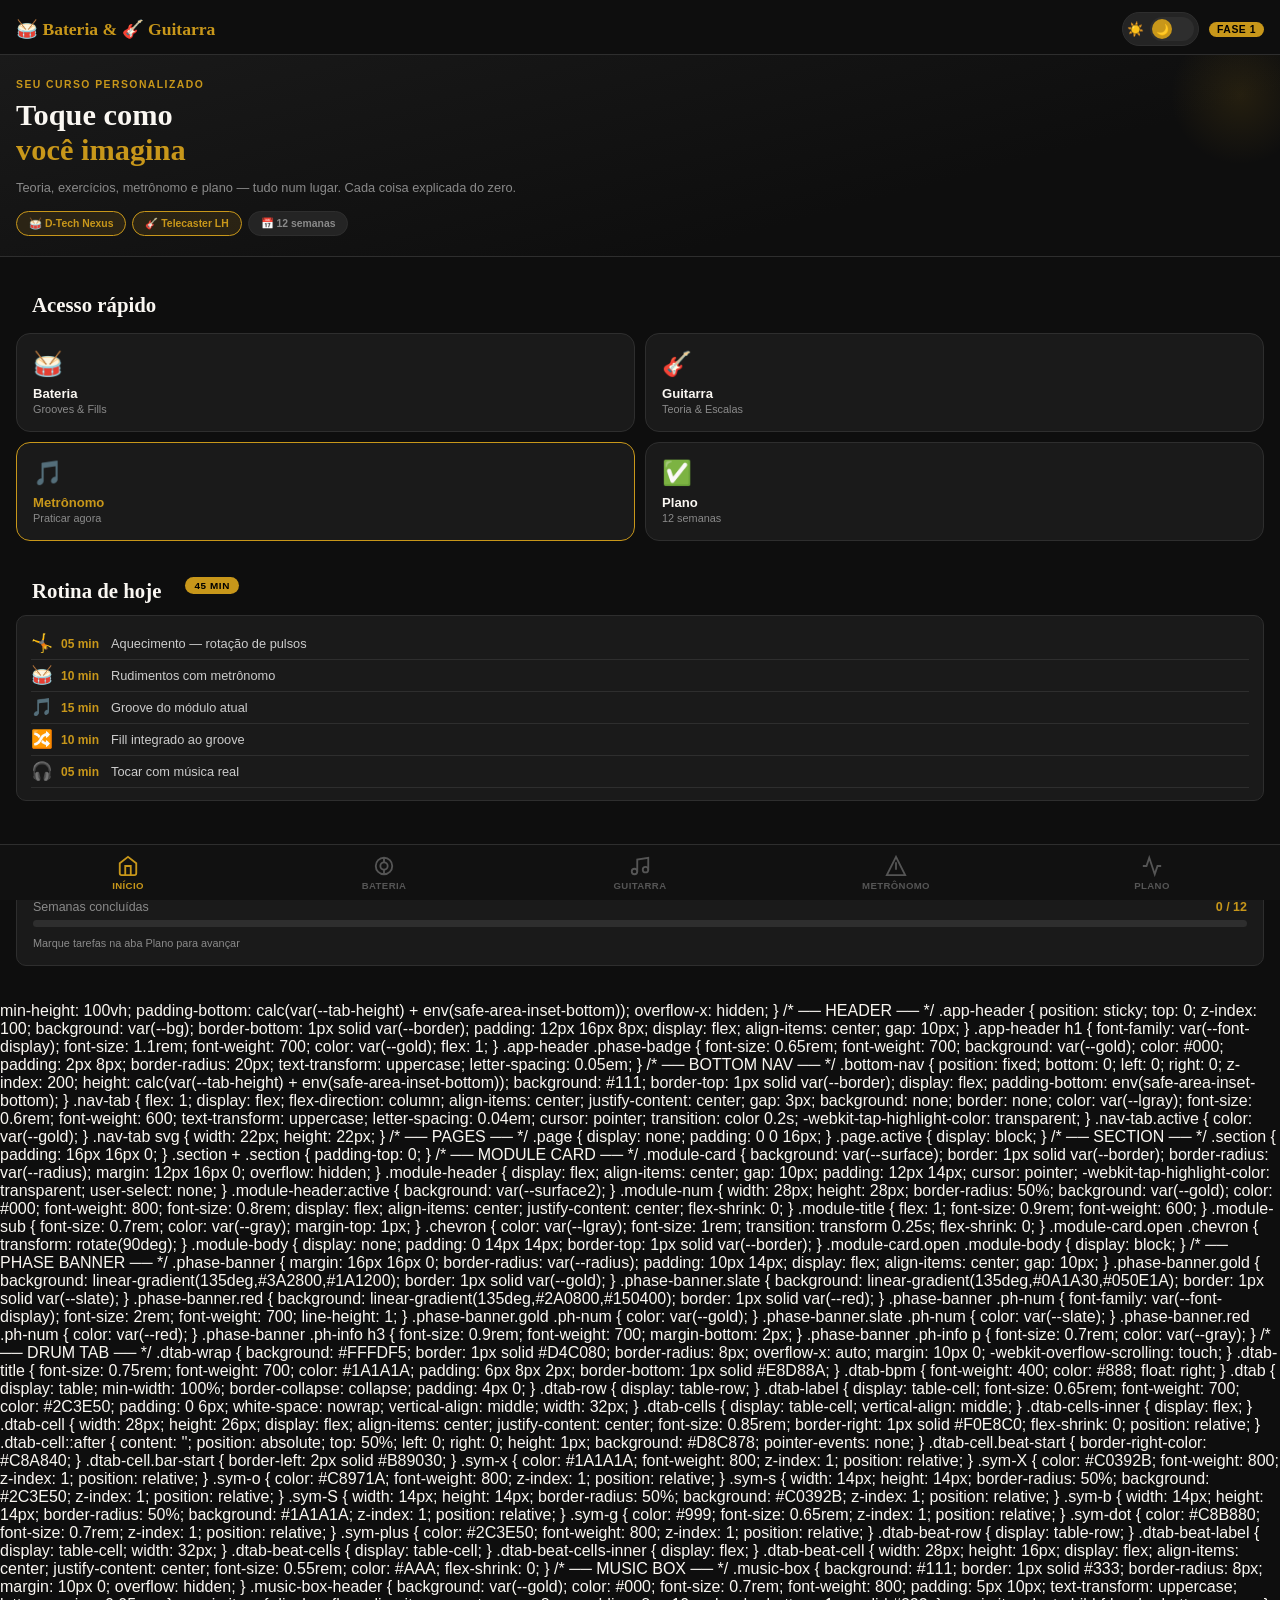
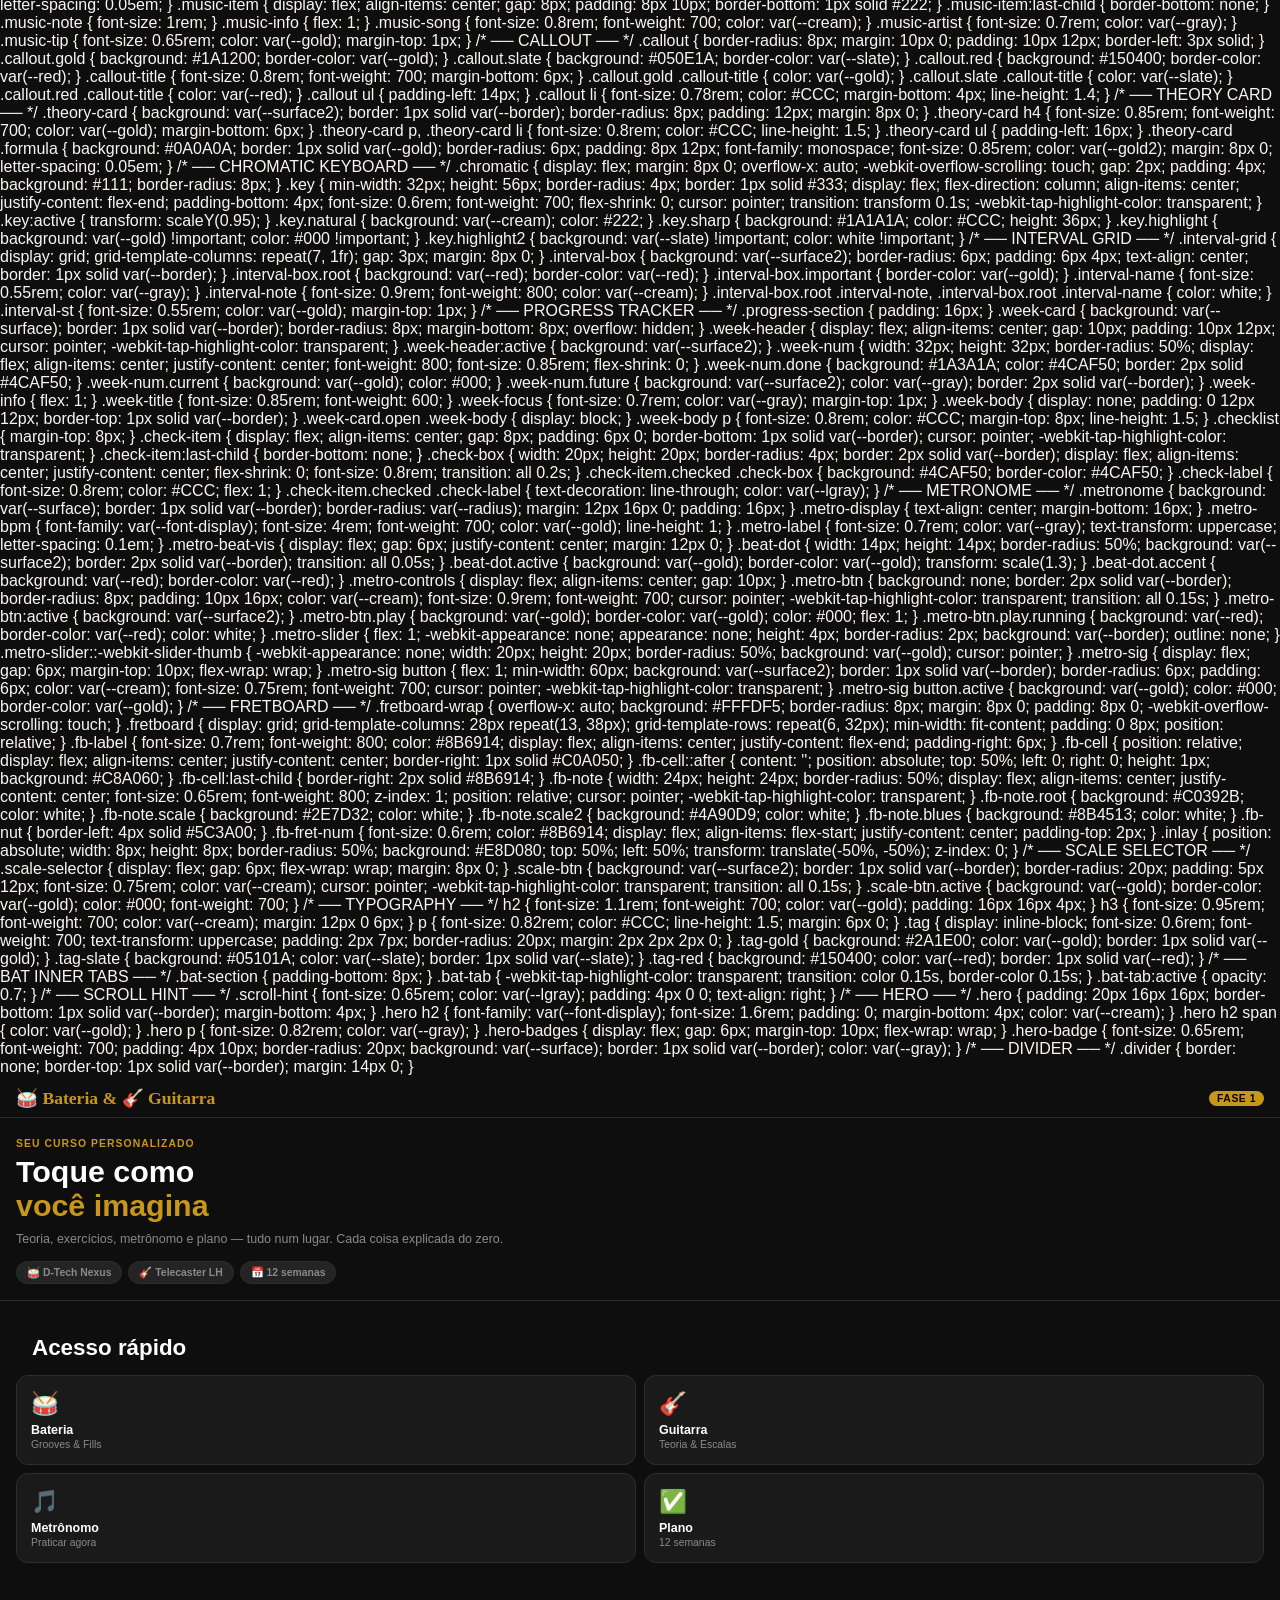
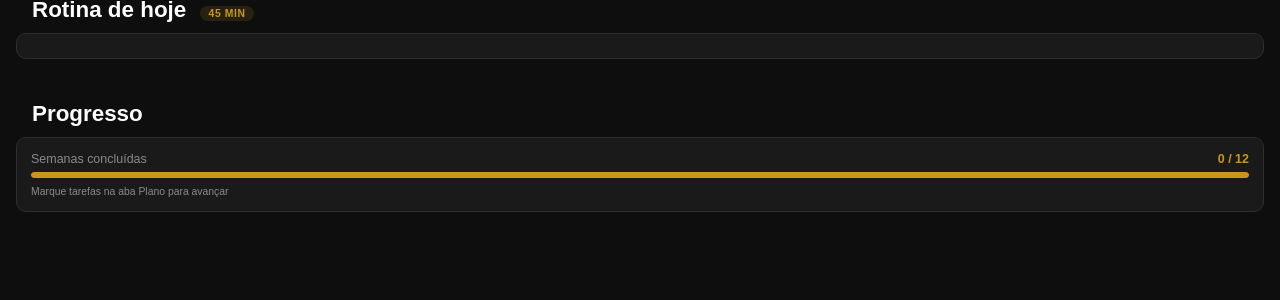
==== commit 1fc39528: "Update print statement from 'Hello' to 'Goodbye'" ====
--- a/index.html
+++ b/index.html
@@ -25,7 +25,108 @@
   --font-body: -apple-system, 'Helvetica Neue', sans-serif;
   --radius: 10px;
   --tab-height: 56px;
-}
+  /* text-on-bg defaults (dark theme) */
+  --text-main: var(--cream);
+  --text-dim: var(--gray);
+  --card-shadow: none;
+  /* compatibility aliases used throughout content blocks */
+  --amber: var(--gold);
+  --amber-dim: rgba(200,151,26,0.14);
+  --silver: var(--gray);
+  --panel: var(--surface2);
+  --card: var(--surface);
+  --blues-c: #8B5FBF;
+  --guit-c: var(--slate);
+  --drum-c: var(--red);
+  /* tinted highlight boxes - dark theme defaults */
+  --tint-gold: rgba(200,151,26,0.14);
+  --tint-gold-border: rgba(200,151,26,0.45);
+  --tint-blue: rgba(74,144,217,0.14);
+  --tint-blue-border: rgba(74,144,217,0.45);
+  --tint-red: rgba(192,57,43,0.14);
+  --tint-red-border: rgba(192,57,43,0.45);
+  --tint-purple: rgba(139,95,191,0.14);
+  --tint-purple-border: rgba(139,95,191,0.45);
+  --tint-green: rgba(76,175,80,0.14);
+  --tint-green-border: rgba(76,175,80,0.45);
+  --text-on-tint: var(--cream);
+  --subblock-bg: #1A1A1A;
+}
+
+/* ── LIGHT THEME ── */
+[data-theme="light"] {
+  --bg: #F7F3EC;
+  --surface: #FFFFFF;
+  --surface2: #FBF6EC;
+  --border: #E3D8BE;
+  --gold: #A87412;
+  --gold2: #C8971A;
+  --red: #B5392B;
+  --slate: #2E6FB0;
+  --cream: #2A2420;
+  --gray: #756B5C;
+  --lgray: #9A9080;
+  --white: #1A1610;
+  --text-main: #2A2420;
+  --text-dim: #756B5C;
+  --card-shadow: 0 1px 3px rgba(60,40,10,0.08);
+  --amber: var(--gold);
+  --amber-dim: rgba(168,116,18,0.12);
+  --silver: var(--gray);
+  --panel: var(--surface2);
+  --card: var(--surface);
+  --blues-c: #6E4A9E;
+  --guit-c: var(--slate);
+  --drum-c: var(--red);
+  /* tinted highlight boxes - light theme: pale tint + dark text, always readable */
+  --tint-gold: rgba(168,116,18,0.10);
+  --tint-gold-border: rgba(168,116,18,0.35);
+  --tint-blue: rgba(46,111,176,0.10);
+  --tint-blue-border: rgba(46,111,176,0.35);
+  --tint-red: rgba(181,57,43,0.10);
+  --tint-red-border: rgba(181,57,43,0.35);
+  --tint-purple: rgba(110,74,158,0.10);
+  --tint-purple-border: rgba(110,74,158,0.35);
+  --tint-green: rgba(46,125,50,0.10);
+  --tint-green-border: rgba(46,125,50,0.35);
+  --text-on-tint: var(--text-main);
+  --subblock-bg: #F0E9DA;
+}
+[data-theme="light"] body { background: var(--bg); color: var(--text-main); }
+[data-theme="light"] .module-card,
+[data-theme="light"] .card,
+[data-theme="light"] .week-card,
+[data-theme="light"] .metronome,
+[data-theme="light"] .theory-card,
+[data-theme="light"] .music-box,
+[data-theme="light"] .t-block { box-shadow: var(--card-shadow); }
+[data-theme="light"] .dtab-wrap,
+[data-theme="light"] .gtab-wrap,
+[data-theme="light"] .fretboard-wrap,
+[data-theme="light"] .chromatic { background: #FFFCF5; border-color: #D8C078; }
+
+/* ── THEME TOGGLE SWITCH ── */
+.theme-toggle {
+  display: flex; align-items: center; gap: 6px;
+  background: var(--surface2); border: 1px solid var(--border);
+  border-radius: 20px; padding: 4px; cursor: pointer;
+  flex-shrink: 0;
+}
+.theme-toggle-track {
+  position: relative; width: 44px; height: 24px;
+  background: var(--border); border-radius: 12px;
+  transition: background 0.25s;
+}
+[data-theme="light"] .theme-toggle-track { background: var(--gold); }
+.theme-toggle-knob {
+  position: absolute; top: 2px; left: 2px;
+  width: 20px; height: 20px; border-radius: 50%;
+  background: var(--gold); color: #000;
+  display: flex; align-items: center; justify-content: center;
+  font-size: 0.65rem;
+  transition: transform 0.25s, background 0.25s;
+}
+[data-theme="light"] .theme-toggle-knob { transform: translateX(20px); background: #FFF; color: var(--gold); }
 
 /* ── RESET ── */
 *, *::before, *::after { box-sizing: border-box; margin: 0; padding: 0; }
@@ -37,6 +138,7 @@
   min-height: 100vh;
   padding-bottom: calc(var(--tab-height) + env(safe-area-inset-bottom));
   overflow-x: hidden;
+  transition: background 0.25s, color 0.25s;
 }
 
 /* ── HEADER ── */
@@ -222,7 +324,7 @@
 
 /* ── MUSIC BOX ── */
 .music-box {
-  background: #111; border: 1px solid #333;
+  background: var(--surface); border: 1px solid var(--border);
   border-radius: 8px; margin: 10px 0; overflow: hidden;
 }
 .music-box-header {
@@ -234,12 +336,13 @@
 .music-item {
   display: flex; align-items: center; gap: 8px;
   padding: 8px 10px;
-  border-bottom: 1px solid #222;
+  border-bottom: 1px solid var(--border);
 }
 .music-item:last-child { border-bottom: none; }
 .music-note { font-size: 1rem; }
 .music-info { flex: 1; }
-.music-song { font-size: 0.8rem; font-weight: 700; color: var(--cream); }
+.music-song { font-size: 0.8rem; font-weight: 700; color: var(--text-main); }
+.music-song a:hover { color: var(--gold); text-decoration: underline; }
 .music-artist { font-size: 0.7rem; color: var(--gray); }
 .music-tip { font-size: 0.65rem; color: var(--gold); margin-top: 1px; }
 
@@ -249,15 +352,20 @@
   padding: 10px 12px;
   border-left: 3px solid;
 }
-.callout.gold { background: #1A1200; border-color: var(--gold); }
-.callout.slate { background: #050E1A; border-color: var(--slate); }
-.callout.red { background: #150400; border-color: var(--red); }
+.callout.gold { background: var(--tint-gold); border-color: var(--gold); }
+.callout.slate { background: var(--tint-blue); border-color: var(--slate); }
+.callout.red { background: var(--tint-red); border-color: var(--red); }
+.callout.amber { background: var(--tint-gold); border-color: var(--gold); }
+.callout.drum { background: var(--tint-red); border-color: var(--drum-c); }
+.callout.guit { background: var(--tint-blue); border-color: var(--guit-c); }
+.callout.blues { background: var(--tint-purple); border-color: var(--blues-c); }
 .callout-title { font-size: 0.8rem; font-weight: 700; margin-bottom: 6px; }
-.callout.gold .callout-title { color: var(--gold); }
-.callout.slate .callout-title { color: var(--slate); }
-.callout.red .callout-title { color: var(--red); }
+.callout.gold .callout-title, .callout.amber .callout-title { color: var(--gold); }
+.callout.slate .callout-title, .callout.guit .callout-title { color: var(--slate); }
+.callout.red .callout-title, .callout.drum .callout-title { color: var(--red); }
+.callout.blues .callout-title { color: var(--blues-c); }
 .callout ul { padding-left: 14px; }
-.callout li { font-size: 0.78rem; color: #CCC; margin-bottom: 4px; line-height: 1.4; }
+.callout li { font-size: 0.78rem; color: var(--text-on-tint); margin-bottom: 4px; line-height: 1.4; }
 
 /* ── THEORY CARD ── */
 .theory-card {
@@ -268,10 +376,10 @@
   margin: 8px 0;
 }
 .theory-card h4 { font-size: 0.85rem; font-weight: 700; color: var(--gold); margin-bottom: 6px; }
-.theory-card p, .theory-card li { font-size: 0.8rem; color: #CCC; line-height: 1.5; }
+.theory-card p, .theory-card li { font-size: 0.8rem; color: var(--text-main); line-height: 1.5; }
 .theory-card ul { padding-left: 16px; }
 .theory-card .formula {
-  background: #0A0A0A; border: 1px solid var(--gold);
+  background: var(--bg); border: 1px solid var(--gold);
   border-radius: 6px; padding: 8px 12px;
   font-family: monospace; font-size: 0.85rem;
   color: var(--gold2); margin: 8px 0;
@@ -355,7 +463,7 @@
   border-top: 1px solid var(--border);
 }
 .week-card.open .week-body { display: block; }
-.week-body p { font-size: 0.8rem; color: #CCC; margin-top: 8px; line-height: 1.5; }
+.week-body p { font-size: 0.8rem; color: var(--text-main); margin-top: 8px; line-height: 1.5; }
 .checklist { margin-top: 8px; }
 .check-item {
   display: flex; align-items: center; gap: 8px;
@@ -373,7 +481,7 @@
   transition: all 0.2s;
 }
 .check-item.checked .check-box { background: #4CAF50; border-color: #4CAF50; }
-.check-label { font-size: 0.8rem; color: #CCC; flex: 1; }
+.check-label { font-size: 0.8rem; color: var(--text-main); flex: 1; }
 .check-item.checked .check-label { text-decoration: line-through; color: var(--lgray); }
 
 /* ── METRONOME ── */
@@ -502,7 +610,7 @@
 /* ── TYPOGRAPHY ── */
 h2 { font-size: 1.1rem; font-weight: 700; color: var(--gold); padding: 16px 16px 4px; }
 h3 { font-size: 0.95rem; font-weight: 700; color: var(--cream); margin: 12px 0 6px; }
-p { font-size: 0.82rem; color: #CCC; line-height: 1.5; margin: 6px 0; }
+p { font-size: 0.82rem; color: var(--text-main); line-height: 1.5; margin: 6px 0; }
 .tag {
   display: inline-block;
   font-size: 0.6rem; font-weight: 700; text-transform: uppercase;
@@ -546,12 +654,25 @@
   margin: 14px 0;
 }
 </style>
+<script>
+// Apply saved theme immediately to avoid flash of wrong theme
+(function() {
+  try {
+    var t = localStorage.getItem('theme');
+    if (t === 'light') document.documentElement.setAttribute('data-theme', 'light');
+  } catch(e) {}
+})();
+</script>
 </head>
 <body>
 
 <!-- ══════════════ HEADER ══════════════ -->
 <header class="app-header">
   <h1>🥁 Bateria & 🎸 Guitarra</h1>
+  <button class="theme-toggle" onclick="toggleTheme()" id="themeToggleBtn" aria-label="Alternar tema">
+    <span style="font-size:0.85rem">☀️</span>
+    <div class="theme-toggle-track"><div class="theme-toggle-knob" id="themeKnob">🌙</div></div>
+  </button>
   <span class="phase-badge" id="currentPhase">Fase 1</span>
 </header>
 
@@ -561,58 +682,67 @@
 <!-- ══════════════════════════════ HOME PAGE ══ -->
 <!-- ══════════════════════════════ HOME PAGE ══ -->
 <div class="page active" id="page-home">
-  <div style="padding:20px 16px 16px;border-bottom:1px solid var(--border)">
-    <div style="font-size:0.65rem;color:var(--gold);font-weight:700;text-transform:uppercase;letter-spacing:.1em;margin-bottom:6px">Seu curso personalizado</div>
-    <div style="font-size:1.9rem;font-weight:900;color:white;line-height:1.1;margin-bottom:8px">Toque como<br><span style="color:var(--amber)">você imagina</span></div>
-    <div style="font-size:0.78rem;color:var(--gray);line-height:1.5;margin-bottom:12px">Teoria, exercícios, metrônomo e plano — tudo num lugar. Cada coisa explicada do zero.</div>
-    <div style="display:flex;gap:6px;flex-wrap:wrap">
-      <span style="font-size:0.65rem;font-weight:700;padding:4px 10px;border-radius:20px;background:var(--panel);border:1px solid var(--border);color:var(--gray)">🥁 D-Tech Nexus</span>
-      <span style="font-size:0.65rem;font-weight:700;padding:4px 10px;border-radius:20px;background:var(--panel);border:1px solid var(--border);color:var(--gray)">🎸 Telecaster LH</span>
-      <span style="font-size:0.65rem;font-weight:700;padding:4px 10px;border-radius:20px;background:var(--panel);border:1px solid var(--border);color:var(--gray)">📅 12 semanas</span>
+  <div style="padding:24px 16px 20px;border-bottom:1px solid var(--border);background:linear-gradient(165deg, var(--surface) 0%, var(--bg) 70%);position:relative;overflow:hidden">
+    <div style="position:absolute;top:-30px;right:-30px;width:140px;height:140px;border-radius:50%;background:radial-gradient(circle, rgba(200,151,26,0.12) 0%, transparent 70%)"></div>
+    <div style="font-size:0.65rem;color:var(--gold);font-weight:700;text-transform:uppercase;letter-spacing:.14em;margin-bottom:8px;position:relative">Seu curso personalizado</div>
+    <div style="font-size:1.9rem;font-weight:900;color:var(--cream);line-height:1.15;margin-bottom:10px;font-family:var(--font-display);position:relative">Toque como<br><span style="color:var(--gold)">você imagina</span></div>
+    <div style="font-size:0.8rem;color:var(--gray);line-height:1.5;margin-bottom:14px;position:relative">Teoria, exercícios, metrônomo e plano — tudo num lugar. Cada coisa explicada do zero.</div>
+    <div style="display:flex;gap:6px;flex-wrap:wrap;position:relative">
+      <span style="font-size:0.65rem;font-weight:700;padding:5px 12px;border-radius:20px;background:rgba(200,151,26,0.12);border:1px solid var(--gold);color:var(--gold)">🥁 D-Tech Nexus</span>
+      <span style="font-size:0.65rem;font-weight:700;padding:5px 12px;border-radius:20px;background:rgba(200,151,26,0.12);border:1px solid var(--gold);color:var(--gold)">🎸 Telecaster LH</span>
+      <span style="font-size:0.65rem;font-weight:700;padding:5px 12px;border-radius:20px;background:var(--surface2);border:1px solid var(--border);color:var(--gray)">📅 12 semanas</span>
     </div>
   </div>
-  <div style="padding:18px 16px 6px;display:flex;align-items:center;gap:8px"><h2 style="font-size:1.4rem;font-weight:800;color:white">Acesso rápido</h2></div>
-  <div style="display:grid;grid-template-columns:1fr 1fr;gap:8px;padding:0 16px;margin-top:4px">
-    <button onclick="go('bateria')" style="background:var(--card);border:1px solid var(--border);border-radius:12px;padding:14px;text-align:left;cursor:pointer">
-      <div style="font-size:1.4rem;margin-bottom:6px">🥁</div>
-      <div style="font-size:0.78rem;font-weight:700;color:white">Bateria</div>
-      <div style="font-size:0.65rem;color:var(--gray);margin-top:2px">Grooves & Fills</div>
+
+  <div style="padding:20px 16px 8px"><h2 style="font-size:1.3rem;font-weight:800;color:var(--cream);font-family:var(--font-display)">Acesso rápido</h2></div>
+  <div style="display:grid;grid-template-columns:1fr 1fr;gap:10px;padding:0 16px;margin-top:4px">
+    <button onclick="go('bateria')" style="background:var(--surface);border:1px solid var(--border);border-radius:14px;padding:16px;text-align:left;cursor:pointer;transition:border-color .15s">
+      <div style="font-size:1.5rem;margin-bottom:8px">🥁</div>
+      <div style="font-size:0.82rem;font-weight:700;color:var(--cream)">Bateria</div>
+      <div style="font-size:0.68rem;color:var(--gray);margin-top:2px">Grooves & Fills</div>
     </button>
-    <button onclick="go('guitarra')" style="background:var(--card);border:1px solid var(--border);border-radius:12px;padding:14px;text-align:left;cursor:pointer">
-      <div style="font-size:1.4rem;margin-bottom:6px">🎸</div>
-      <div style="font-size:0.78rem;font-weight:700;color:white">Guitarra</div>
-      <div style="font-size:0.65rem;color:var(--gray);margin-top:2px">Teoria & Escalas</div>
+    <button onclick="go('guitarra')" style="background:var(--surface);border:1px solid var(--border);border-radius:14px;padding:16px;text-align:left;cursor:pointer;transition:border-color .15s">
+      <div style="font-size:1.5rem;margin-bottom:8px">🎸</div>
+      <div style="font-size:0.82rem;font-weight:700;color:var(--cream)">Guitarra</div>
+      <div style="font-size:0.68rem;color:var(--gray);margin-top:2px">Teoria & Escalas</div>
     </button>
-    <button onclick="go('metro')" style="background:var(--card);border:1px solid var(--border);border-radius:12px;padding:14px;text-align:left;cursor:pointer">
-      <div style="font-size:1.4rem;margin-bottom:6px">🎵</div>
-      <div style="font-size:0.78rem;font-weight:700;color:white">Metrônomo</div>
-      <div style="font-size:0.65rem;color:var(--gray);margin-top:2px">Praticar agora</div>
+    <button onclick="go('metronomo')" style="background:var(--surface);border:1px solid var(--gold);border-radius:14px;padding:16px;text-align:left;cursor:pointer">
+      <div style="font-size:1.5rem;margin-bottom:8px">🎵</div>
+      <div style="font-size:0.82rem;font-weight:700;color:var(--gold)">Metrônomo</div>
+      <div style="font-size:0.68rem;color:var(--gray);margin-top:2px">Praticar agora</div>
     </button>
-    <button onclick="go('plano')" style="background:var(--card);border:1px solid var(--border);border-radius:12px;padding:14px;text-align:left;cursor:pointer">
-      <div style="font-size:1.4rem;margin-bottom:6px">✅</div>
-      <div style="font-size:0.78rem;font-weight:700;color:white">Plano</div>
-      <div style="font-size:0.65rem;color:var(--gray);margin-top:2px">12 semanas</div>
+    <button onclick="go('progresso')" style="background:var(--surface);border:1px solid var(--border);border-radius:14px;padding:16px;text-align:left;cursor:pointer">
+      <div style="font-size:1.5rem;margin-bottom:8px">✅</div>
+      <div style="font-size:0.82rem;font-weight:700;color:var(--cream)">Plano</div>
+      <div style="font-size:0.68rem;color:var(--gray);margin-top:2px">12 semanas</div>
     </button>
   </div>
-  <div style="padding:18px 16px 6px"><h2 style="font-size:1.4rem;font-weight:800;color:white">Rotina de hoje <span style="font-size:0.65rem;font-weight:700;padding:2px 8px;border-radius:10px;background:var(--amber-dim);color:var(--amber);text-transform:uppercase;letter-spacing:.06em;margin-left:8px">45 min</span></h2></div>
+
+  <div style="padding:22px 16px 8px;display:flex;align-items:center;gap:8px">
+    <h2 style="font-size:1.3rem;font-weight:800;color:var(--cream);font-family:var(--font-display)">Rotina de hoje</h2>
+    <span style="font-size:0.62rem;font-weight:700;padding:3px 9px;border-radius:10px;background:var(--gold);color:#000;text-transform:uppercase;letter-spacing:.06em">45 min</span>
+  </div>
   <div class="module-card" style="margin:0 16px 8px">
     <div style="padding:12px 14px" id="routineList"></div>
   </div>
-  <div style="padding:18px 16px 6px"><h2 style="font-size:1.4rem;font-weight:800;color:white">Progresso</h2></div>
-  <div class="module-card" style="margin:0 16px 16px;padding:14px">
-    <div style="display:flex;justify-content:space-between;margin-bottom:4px">
-      <span style="font-size:0.78rem;color:var(--silver)">Semanas concluídas</span>
-      <span style="font-size:0.78rem;font-weight:700;color:var(--amber)" id="homeProgLabel">0 / 12</span>
-    </div>
-    <div style="background:var(--border);border-radius:4px;height:6px;margin:6px 0;overflow:hidden"><div style="height:100%;border-radius:4px;background:var(--amber);transition:width .4s" id="homeProgBar" style="width:0%"></div></div>
-    <div style="margin-top:8px;font-size:0.65rem;color:var(--gray)">Marque tarefas na aba Plano para avançar</div>
+
+  <div style="padding:22px 16px 8px"><h2 style="font-size:1.3rem;font-weight:800;color:var(--cream);font-family:var(--font-display)">Progresso</h2></div>
+  <div class="module-card" style="margin:0 16px 20px;padding:16px">
+    <div style="display:flex;justify-content:space-between;margin-bottom:6px">
+      <span style="font-size:0.78rem;color:var(--gray)">Semanas concluídas</span>
+      <span style="font-size:0.78rem;font-weight:700;color:var(--gold)" id="homeProgLabel">0 / 12</span>
+    </div>
+    <div style="background:var(--border);border-radius:4px;height:7px;margin:6px 0;overflow:hidden">
+      <div style="height:100%;border-radius:4px;background:linear-gradient(90deg, var(--gold), var(--gold2));width:0%;transition:width .4s" id="homeProgBar"></div>
+    </div>
+    <div style="margin-top:10px;font-size:0.68rem;color:var(--gray)">Marque tarefas na aba Plano para avançar</div>
   </div>
 </div>
 
 <!-- ══════════════════════════════ BATERIA PAGE ══ -->
 <div class="page" id="page-bateria">
   <!-- Tab bar -->
-  <div id="bat-tabs" style="display:flex;overflow-x:auto;background:#111;border-bottom:1px solid var(--border);position:sticky;top:49px;z-index:90;scrollbar-width:none">
+  <div id="bat-tabs" style="display:flex;overflow-x:auto;background:var(--subblock-bg);border-bottom:1px solid var(--border);position:sticky;top:49px;z-index:90;scrollbar-width:none">
     <button class="bat-tab active" onclick="showBatTab('bat-geral')" id="btab-geral" style="flex-shrink:0;padding:10px 14px;background:none;border:none;border-bottom:2px solid var(--gold);color:var(--gold);font-size:0.72rem;font-weight:700;white-space:nowrap;cursor:pointer">🥁 GERAL</button>
     <button class="bat-tab" onclick="showBatTab('bat-blues')" id="btab-blues" style="flex-shrink:0;padding:10px 14px;background:none;border:none;border-bottom:2px solid transparent;color:var(--gray);font-size:0.72rem;font-weight:700;white-space:nowrap;cursor:pointer">🎸 BLUES</button>
     <button class="bat-tab" onclick="showBatTab('bat-teoria')" id="btab-teoria" style="flex-shrink:0;padding:10px 14px;background:none;border:none;border-bottom:2px solid transparent;color:var(--gray);font-size:0.72rem;font-weight:700;white-space:nowrap;cursor:pointer">📖 TEORIA</button>
@@ -623,11 +753,11 @@
   <!-- ═══ GERAL ═══ -->
   <div id="bat-geral" class="bat-section">
     <!-- LEGEND PERMANENTE -->
-    <div style="margin:10px 16px 0;background:#1A1200;border:1px solid var(--gold);border-radius:10px;padding:12px 14px">
+    <div style="margin:10px 16px 0;background:var(--tint-gold);border:1px solid var(--gold);border-radius:10px;padding:12px 14px">
       <div style="font-size:0.72rem;font-weight:800;color:var(--gold);margin-bottom:8px">📖 COMO LER A TABLATURA DE BATERIA</div>
       <div style="font-size:0.78rem;color:var(--cream);margin-bottom:6px">Cada linha = uma peça da bateria. Leia da <strong>esquerda para a direita</strong>.</div>
       <div style="display:grid;grid-template-columns:1fr 1fr;gap:6px;margin-bottom:8px">
-        <div style="background:#111;border-radius:6px;padding:6px 8px">
+        <div style="background:var(--subblock-bg);border-radius:6px;padding:6px 8px">
           <div style="font-size:0.65rem;color:var(--gold);font-weight:700;margin-bottom:4px">LINHAS (o que é cada peça)</div>
           <div style="font-size:0.72rem;color:var(--cream)">🥁 <b>HH</b> = Hi-Hat (prato de cima)</div>
           <div style="font-size:0.72rem;color:var(--cream)">🥁 <b>SN</b> = Caixa (snare drum)</div>
@@ -636,7 +766,7 @@
           <div style="font-size:0.72rem;color:var(--cream)">🥁 <b>FT</b> = Floor Tom (tom baixo)</div>
           <div style="font-size:0.72rem;color:var(--cream)">🥁 <b>HH(p)</b> = Hi-Hat com o pé</div>
         </div>
-        <div style="background:#111;border-radius:6px;padding:6px 8px">
+        <div style="background:var(--subblock-bg);border-radius:6px;padding:6px 8px">
           <div style="font-size:0.65rem;color:var(--gold);font-weight:700;margin-bottom:4px">SÍMBOLOS (o que fazer)</div>
           <div style="font-size:0.72rem;color:var(--cream)">× = toque normal</div>
           <div style="font-size:0.72rem;color:var(--cream)">× <span style="color:#C0392B">(vermelho)</span> = toque FORTE</div>
@@ -648,7 +778,7 @@
           <div style="font-size:0.72rem;color:var(--cream)">+ = pé no hi-hat</div>
         </div>
       </div>
-      <div style="font-size:0.72rem;color:var(--silver);background:#111;border-radius:6px;padding:8px">
+      <div style="font-size:0.72rem;color:var(--silver);background:var(--subblock-bg);border-radius:6px;padding:8px">
         <b style="color:var(--gold)">Como contar:</b> cada coluna = 1 subdivisão. Os números <b style="color:#CCC">1 2 3 4</b> são os tempos. Leia como: "tempo 1 — tempo 2 — tempo 3 — tempo 4" e repita.
       </div>
     </div>
@@ -663,38 +793,38 @@
         <div class="chevron">›</div>
       </div>
       <div class="module-body">
-        <div style="background:#1A1200;border-radius:8px;padding:12px;margin:8px 0">
+        <div style="background:var(--tint-gold);border-radius:8px;padding:12px;margin:8px 0">
           <div style="font-size:0.72rem;font-weight:800;color:var(--gold);margin-bottom:6px">🧠 O QUE VOCÊ VAI APRENDER</div>
           <p style="font-size:0.82rem;color:var(--cream)">Você vai tocar 3 peças ao mesmo tempo: <b>hi-hat</b> (prato) em todos os tempos, <b>caixa</b> nos tempos 2 e 4, e <b>bumbo</b> nos tempos 1 e 3. Parece difícil, mas o segredo é aprender uma por vez.</p>
         </div>
-        <div style="background:#111;border:1px solid var(--border);border-radius:8px;padding:10px;margin:8px 0">
+        <div style="background:var(--subblock-bg);border:1px solid var(--border);border-radius:8px;padding:10px;margin:8px 0">
           <div style="font-size:0.72rem;font-weight:800;color:var(--gold);margin-bottom:6px">📋 COMO PRATICAR — PASSO A PASSO</div>
           <div style="display:flex;flex-direction:column;gap:6px">
-            <div style="background:#1A1A1A;border-radius:6px;padding:8px;display:flex;gap:10px;align-items:flex-start">
+            <div style="background:var(--subblock-bg);border-radius:6px;padding:8px;display:flex;gap:10px;align-items:flex-start">
               <div style="min-width:24px;height:24px;border-radius:50%;background:var(--gold);color:#000;font-weight:800;font-size:0.78rem;display:flex;align-items:center;justify-content:center;flex-shrink:0">1</div>
-              <div><div style="font-size:0.78rem;font-weight:700;color:white">Só o Hi-Hat — 2 minutos</div><div style="font-size:0.72rem;color:var(--gray);margin-top:2px">Toque o prato com a mão direita em todos os 4 tempos. Conte em voz alta: "1 — 2 — 3 — 4 — 1 — 2..."</div></div>
+              <div><div style="font-size:0.78rem;font-weight:700;color:var(--text-on-tint)">Só o Hi-Hat — 2 minutos</div><div style="font-size:0.72rem;color:var(--gray);margin-top:2px">Toque o prato com a mão direita em todos os 4 tempos. Conte em voz alta: "1 — 2 — 3 — 4 — 1 — 2..."</div></div>
             </div>
-            <div style="background:#1A1A1A;border-radius:6px;padding:8px;display:flex;gap:10px;align-items:flex-start">
+            <div style="background:var(--subblock-bg);border-radius:6px;padding:8px;display:flex;gap:10px;align-items:flex-start">
               <div style="min-width:24px;height:24px;border-radius:50%;background:var(--slate);color:white;font-weight:800;font-size:0.78rem;display:flex;align-items:center;justify-content:center;flex-shrink:0">2</div>
-              <div><div style="font-size:0.78rem;font-weight:700;color:white">Hi-Hat + Caixa — 2 minutos</div><div style="font-size:0.72rem;color:var(--gray);margin-top:2px">Agora, nos tempos 2 e 4, bata a caixa com a mão esquerda junto com o hi-hat. "1 — 2(caixa) — 3 — 4(caixa)"</div></div>
+              <div><div style="font-size:0.78rem;font-weight:700;color:var(--text-on-tint)">Hi-Hat + Caixa — 2 minutos</div><div style="font-size:0.72rem;color:var(--gray);margin-top:2px">Agora, nos tempos 2 e 4, bata a caixa com a mão esquerda junto com o hi-hat. "1 — 2(caixa) — 3 — 4(caixa)"</div></div>
             </div>
-            <div style="background:#1A1A1A;border-radius:6px;padding:8px;display:flex;gap:10px;align-items:flex-start">
+            <div style="background:var(--subblock-bg);border-radius:6px;padding:8px;display:flex;gap:10px;align-items:flex-start">
               <div style="min-width:24px;height:24px;border-radius:50%;background:var(--red);color:white;font-weight:800;font-size:0.78rem;display:flex;align-items:center;justify-content:center;flex-shrink:0">3</div>
-              <div><div style="font-size:0.78rem;font-weight:700;color:white">Tudo junto — Groove completo</div><div style="font-size:0.72rem;color:var(--gray);margin-top:2px">Adicione o bumbo com o pé direito nos tempos 1 e 3. "1(bumbo) — 2(caixa) — 3(bumbo) — 4(caixa)"</div></div>
+              <div><div style="font-size:0.78rem;font-weight:700;color:var(--text-on-tint)">Tudo junto — Groove completo</div><div style="font-size:0.72rem;color:var(--gray);margin-top:2px">Adicione o bumbo com o pé direito nos tempos 1 e 3. "1(bumbo) — 2(caixa) — 3(bumbo) — 4(caixa)"</div></div>
             </div>
           </div>
         </div>
         <div id="tab-g01"></div>
-        <div style="background:#050A05;border:1px solid #2E5C2E;border-radius:8px;padding:10px;margin:8px 0">
+        <div style="background:var(--tint-green);border:1px solid #2E5C2E;border-radius:8px;padding:10px;margin:8px 0">
           <div style="font-size:0.72rem;font-weight:800;color:#4CAF50;margin-bottom:4px">✅ Você está pronto para o próximo quando:</div>
           <div style="font-size:0.72rem;color:var(--silver)">Conseguir tocar 2 minutos seguidos a 80 BPM sem parar e sem pensar em cada mão.</div>
         </div>
         <div class="music-box" style="margin-top:8px">
           <div class="music-box-header">🎵 OUÇA E TOQUE JUNTO — Rock Básico</div>
-          <div class="music-item"><span class="music-note">♪</span><div class="music-info"><div class="music-song">Back in Black — AC/DC</div><div class="music-artist">94 BPM · Rock direto, groove clarissimo</div><div class="music-tip">Ouça 1 minuto antes de tocar. Identifique o bumbo e a caixa.</div></div></div>
-          <div class="music-item"><span class="music-note">♪</span><div class="music-info"><div class="music-song">We Will Rock You — Queen</div><div class="music-artist">81 BPM · Começa com bumbo — fácil de ouvir</div></div></div>
-          <div class="music-item"><span class="music-note">♪</span><div class="music-info"><div class="music-song">Wonderwall — Oasis</div><div class="music-artist">87 BPM · Hi-hat bem marcado</div></div></div>
-          <div class="music-item"><span class="music-note">♪</span><div class="music-info"><div class="music-song">Knockin' on Heaven's Door — Bob Dylan</div><div class="music-artist">72 BPM · Muito lento, ótimo para começar</div></div></div>
+          <div class="music-item"><span class="music-note">♪</span><div class="music-info"><div class="music-song"><a href="https://www.youtube.com/results?search_query=Back%20in%20Black%20%E2%80%94%20AC/DC" target="_blank" rel="noopener" style="color:inherit;text-decoration:none;display:flex;align-items:center;gap:5px">Back in Black — AC/DC <span style="font-size:0.7em;opacity:0.6">▶</span></a></div><div class="music-artist">94 BPM · Rock direto, groove clarissimo</div><div class="music-tip">Ouça 1 minuto antes de tocar. Identifique o bumbo e a caixa.</div></div></div>
+          <div class="music-item"><span class="music-note">♪</span><div class="music-info"><div class="music-song"><a href="https://www.youtube.com/results?search_query=We%20Will%20Rock%20You%20%E2%80%94%20Queen" target="_blank" rel="noopener" style="color:inherit;text-decoration:none;display:flex;align-items:center;gap:5px">We Will Rock You — Queen <span style="font-size:0.7em;opacity:0.6">▶</span></a></div><div class="music-artist">81 BPM · Começa com bumbo — fácil de ouvir</div></div></div>
+          <div class="music-item"><span class="music-note">♪</span><div class="music-info"><div class="music-song"><a href="https://www.youtube.com/results?search_query=Wonderwall%20%E2%80%94%20Oasis" target="_blank" rel="noopener" style="color:inherit;text-decoration:none;display:flex;align-items:center;gap:5px">Wonderwall — Oasis <span style="font-size:0.7em;opacity:0.6">▶</span></a></div><div class="music-artist">87 BPM · Hi-hat bem marcado</div></div></div>
+          <div class="music-item"><span class="music-note">♪</span><div class="music-info"><div class="music-song"><a href="https://www.youtube.com/results?search_query=Knockin%27%20on%20Heaven%27s%20Door%20%E2%80%94%20Bob%20Dylan" target="_blank" rel="noopener" style="color:inherit;text-decoration:none;display:flex;align-items:center;gap:5px">Knockin' on Heaven's Door — Bob Dylan <span style="font-size:0.7em;opacity:0.6">▶</span></a></div><div class="music-artist">72 BPM · Muito lento, ótimo para começar</div></div></div>
         </div>
       </div>
     </div>
@@ -707,7 +837,7 @@
         <div class="chevron">›</div>
       </div>
       <div class="module-body">
-        <div style="background:#1A1200;border-radius:8px;padding:12px;margin:8px 0">
+        <div style="background:var(--tint-gold);border-radius:8px;padding:12px;margin:8px 0">
           <div style="font-size:0.72rem;font-weight:800;color:var(--gold);margin-bottom:6px">🧠 O QUE É ISSO?</div>
           <p style="font-size:0.82rem;color:var(--cream)">No groove normal, a caixa bate nos tempos 2 <em>e</em> 4. No half-time, a caixa bate <strong>só no tempo 3</strong>. Isso cria a sensação de câmera lenta — a música parece mais pesada e dramática, mesmo no mesmo andamento.</p>
           <p style="font-size:0.78rem;color:var(--silver);margin-top:6px"><b>Normal:</b> "1 — CAIXA — 3 — CAIXA"<br><b>Half-time:</b> "1 — — — CAIXA — — —"</p>
@@ -715,8 +845,8 @@
         <div id="tab-g02-ht"></div>
         <div class="music-box" style="margin-top:8px">
           <div class="music-box-header">🎵 MÚSICAS com Half-Time</div>
-          <div class="music-item"><span class="music-note">♪</span><div class="music-info"><div class="music-song">In the Air Tonight — Phil Collins</div><div class="music-artist">103 BPM · A entrada icônica da caixa no meio da música</div><div class="music-tip">Conte até o 3 esperando a caixa — você vai sentir a tensão!</div></div></div>
-          <div class="music-item"><span class="music-note">♪</span><div class="music-info"><div class="music-song">Creep — Radiohead</div><div class="music-artist">92 BPM · Verso suave (half-time), refrão explode</div></div></div>
+          <div class="music-item"><span class="music-note">♪</span><div class="music-info"><div class="music-song"><a href="https://www.youtube.com/results?search_query=In%20the%20Air%20Tonight%20%E2%80%94%20Phil%20Collins" target="_blank" rel="noopener" style="color:inherit;text-decoration:none;display:flex;align-items:center;gap:5px">In the Air Tonight — Phil Collins <span style="font-size:0.7em;opacity:0.6">▶</span></a></div><div class="music-artist">103 BPM · A entrada icônica da caixa no meio da música</div><div class="music-tip">Conte até o 3 esperando a caixa — você vai sentir a tensão!</div></div></div>
+          <div class="music-item"><span class="music-note">♪</span><div class="music-info"><div class="music-song"><a href="https://www.youtube.com/results?search_query=Creep%20%E2%80%94%20Radiohead" target="_blank" rel="noopener" style="color:inherit;text-decoration:none;display:flex;align-items:center;gap:5px">Creep — Radiohead <span style="font-size:0.7em;opacity:0.6">▶</span></a></div><div class="music-artist">92 BPM · Verso suave (half-time), refrão explode</div></div></div>
         </div>
       </div>
     </div>
@@ -729,7 +859,7 @@
         <div class="chevron">›</div>
       </div>
       <div class="module-body">
-        <div style="background:#1A1200;border-radius:8px;padding:12px;margin:8px 0">
+        <div style="background:var(--tint-gold);border-radius:8px;padding:12px;margin:8px 0">
           <div style="font-size:0.72rem;font-weight:800;color:var(--gold);margin-bottom:6px">🧠 O QUE É ISSO?</div>
           <p style="font-size:0.82rem;color:var(--cream)">Em vez de bater o hi-hat 4 vezes por compasso (uma por tempo), você bate <strong>16 vezes</strong> — quatro vezes por tempo. Isso cria aquela sensação de energia e urgência do pop rock.</p>
           <p style="font-size:0.78rem;color:var(--silver);margin-top:6px"><b>Dica:</b> Use movimento de pulso (não o braço todo). Alterne: palheta para baixo (↓) e para cima (↑) sem parar.</p>
@@ -737,13 +867,13 @@
         <div id="tab-g03-16"></div>
         <div class="music-box" style="margin-top:8px">
           <div class="music-box-header">🎵 MÚSICAS — Comece lento!</div>
-          <div class="music-item"><span class="music-note">♪</span><div class="music-info"><div class="music-song">Mr. Brightside — The Killers</div><div class="music-artist">148 BPM original · Comece em 70 BPM no metrônomo</div></div></div>
-          <div class="music-item"><span class="music-note">♪</span><div class="music-info"><div class="music-song">Blinding Lights — The Weeknd</div><div class="music-artist">171 BPM original · Comece em 80 BPM</div></div></div>
-        </div>
-      </div>
-    </div>
-
-    <div style="padding:18px 16px 4px"><span style="font-size:0.65rem;font-weight:700;background:#001828;color:#4A90D9;padding:2px 8px;border-radius:10px;text-transform:uppercase;letter-spacing:.06em">🔵 Intermediário — Semanas 5 a 8</span></div>
+          <div class="music-item"><span class="music-note">♪</span><div class="music-info"><div class="music-song"><a href="https://www.youtube.com/results?search_query=Mr.%20Brightside%20%E2%80%94%20The%20Killers" target="_blank" rel="noopener" style="color:inherit;text-decoration:none;display:flex;align-items:center;gap:5px">Mr. Brightside — The Killers <span style="font-size:0.7em;opacity:0.6">▶</span></a></div><div class="music-artist">148 BPM original · Comece em 70 BPM no metrônomo</div></div></div>
+          <div class="music-item"><span class="music-note">♪</span><div class="music-info"><div class="music-song"><a href="https://www.youtube.com/results?search_query=Blinding%20Lights%20%E2%80%94%20The%20Weeknd" target="_blank" rel="noopener" style="color:inherit;text-decoration:none;display:flex;align-items:center;gap:5px">Blinding Lights — The Weeknd <span style="font-size:0.7em;opacity:0.6">▶</span></a></div><div class="music-artist">171 BPM original · Comece em 80 BPM</div></div></div>
+        </div>
+      </div>
+    </div>
+
+    <div style="padding:18px 16px 4px"><span style="font-size:0.65rem;font-weight:700;background:var(--tint-blue);color:#4A90D9;padding:2px 8px;border-radius:10px;text-transform:uppercase;letter-spacing:.06em">🔵 Intermediário — Semanas 5 a 8</span></div>
 
     <!-- G04 Rock pesado -->
     <div class="module-card">
@@ -753,7 +883,7 @@
         <div class="chevron">›</div>
       </div>
       <div class="module-body">
-        <div style="background:#001018;border-radius:8px;padding:12px;margin:8px 0">
+        <div style="background:var(--tint-blue);border-radius:8px;padding:12px;margin:8px 0">
           <div style="font-size:0.72rem;font-weight:800;color:var(--slate);margin-bottom:6px">🧠 O QUE É BUMBO DUPLO?</div>
           <p style="font-size:0.82rem;color:var(--cream)">Em vez do bumbo bater só no tempo 1 e 3, ele bate <strong>duas vezes seguidas</strong> (1-e ou 3-e). Isso cria mais energia. A caixa também fica mais forte — use <em>rim shot</em>: bata na borda e no centro ao mesmo tempo para mais volume.</p>
           <p style="font-size:0.78rem;color:var(--silver);margin-top:6px"><b>Rim Shot:</b> Incline a baqueta levemente para bater no aro + pele ao mesmo tempo. Som mais estalo, mais pesado.</p>
@@ -761,9 +891,9 @@
         <div id="tab-g04-rock"></div>
         <div class="music-box" style="margin-top:8px">
           <div class="music-box-header">🎵 MÚSICAS — Rock Pesado</div>
-          <div class="music-item"><span class="music-note">♪</span><div class="music-info"><div class="music-song">Highway to Hell — AC/DC</div><div class="music-artist">116 BPM · Bumbo limpo e pesado</div></div></div>
-          <div class="music-item"><span class="music-note">♪</span><div class="music-info"><div class="music-song">Smells Like Teen Spirit — Nirvana</div><div class="music-artist">117 BPM · Verso suave, refrão EXPLODE</div></div></div>
-          <div class="music-item"><span class="music-note">♪</span><div class="music-info"><div class="music-song">Enter Sandman — Metallica</div><div class="music-artist">123 BPM · Groove pesado clássico</div></div></div>
+          <div class="music-item"><span class="music-note">♪</span><div class="music-info"><div class="music-song"><a href="https://www.youtube.com/results?search_query=Highway%20to%20Hell%20%E2%80%94%20AC/DC" target="_blank" rel="noopener" style="color:inherit;text-decoration:none;display:flex;align-items:center;gap:5px">Highway to Hell — AC/DC <span style="font-size:0.7em;opacity:0.6">▶</span></a></div><div class="music-artist">116 BPM · Bumbo limpo e pesado</div></div></div>
+          <div class="music-item"><span class="music-note">♪</span><div class="music-info"><div class="music-song"><a href="https://www.youtube.com/results?search_query=Smells%20Like%20Teen%20Spirit%20%E2%80%94%20Nirvana" target="_blank" rel="noopener" style="color:inherit;text-decoration:none;display:flex;align-items:center;gap:5px">Smells Like Teen Spirit — Nirvana <span style="font-size:0.7em;opacity:0.6">▶</span></a></div><div class="music-artist">117 BPM · Verso suave, refrão EXPLODE</div></div></div>
+          <div class="music-item"><span class="music-note">♪</span><div class="music-info"><div class="music-song"><a href="https://www.youtube.com/results?search_query=Enter%20Sandman%20%E2%80%94%20Metallica" target="_blank" rel="noopener" style="color:inherit;text-decoration:none;display:flex;align-items:center;gap:5px">Enter Sandman — Metallica <span style="font-size:0.7em;opacity:0.6">▶</span></a></div><div class="music-artist">123 BPM · Groove pesado clássico</div></div></div>
         </div>
       </div>
     </div>
@@ -776,7 +906,7 @@
         <div class="chevron">›</div>
       </div>
       <div class="module-body">
-        <div style="background:#001018;border-radius:8px;padding:12px;margin:8px 0">
+        <div style="background:var(--tint-blue);border-radius:8px;padding:12px;margin:8px 0">
           <div style="font-size:0.72rem;font-weight:800;color:var(--slate);margin-bottom:6px">🧠 POR QUE É DIFERENTE?</div>
           <p style="font-size:0.82rem;color:var(--cream)">No rock, a caixa bate nos tempos 2 e 4 (os tempos "fracos"). No reggae, o hi-hat <strong>abre</strong> nos contratempos (o "e" entre os tempos) e o bumbo é quase inexistente. Isso cria aquela sensação de balanço e flutuação única do reggae.</p>
           <p style="font-size:0.78rem;color:var(--silver);margin-top:6px"><b>Hi-hat aberto (○):</b> Levante o pé esquerdo do pedal — o prato fica aberto e faz um som "tchiii" em vez de "tick".</p>
@@ -784,8 +914,8 @@
         <div id="tab-g05-reggae"></div>
         <div class="music-box" style="margin-top:8px">
           <div class="music-box-header">🎵 MÚSICAS — Reggae</div>
-          <div class="music-item"><span class="music-note">♪</span><div class="music-info"><div class="music-song">No Woman No Cry — Bob Marley</div><div class="music-artist">76 BPM · Reggae clássico, lento e relaxado</div></div></div>
-          <div class="music-item"><span class="music-note">♪</span><div class="music-info"><div class="music-song">Is This Love — Bob Marley</div><div class="music-artist">82 BPM · Balanço suave</div></div></div>
+          <div class="music-item"><span class="music-note">♪</span><div class="music-info"><div class="music-song"><a href="https://www.youtube.com/results?search_query=No%20Woman%20No%20Cry%20%E2%80%94%20Bob%20Marley" target="_blank" rel="noopener" style="color:inherit;text-decoration:none;display:flex;align-items:center;gap:5px">No Woman No Cry — Bob Marley <span style="font-size:0.7em;opacity:0.6">▶</span></a></div><div class="music-artist">76 BPM · Reggae clássico, lento e relaxado</div></div></div>
+          <div class="music-item"><span class="music-note">♪</span><div class="music-info"><div class="music-song"><a href="https://www.youtube.com/results?search_query=Is%20This%20Love%20%E2%80%94%20Bob%20Marley" target="_blank" rel="noopener" style="color:inherit;text-decoration:none;display:flex;align-items:center;gap:5px">Is This Love — Bob Marley <span style="font-size:0.7em;opacity:0.6">▶</span></a></div><div class="music-artist">82 BPM · Balanço suave</div></div></div>
         </div>
       </div>
     </div>
@@ -798,7 +928,7 @@
         <div class="chevron">›</div>
       </div>
       <div class="module-body">
-        <div style="background:#001018;border-radius:8px;padding:12px;margin:8px 0">
+        <div style="background:var(--tint-blue);border-radius:8px;padding:12px;margin:8px 0">
           <div style="font-size:0.72rem;font-weight:800;color:var(--slate);margin-bottom:6px">🧠 O QUE SÃO GHOST NOTES?</div>
           <p style="font-size:0.82rem;color:var(--cream)">Ghost notes são toques <strong>quase silenciosos</strong> na caixa. Você toca mas quase não se ouve — é só uma textura, um sussurro. Na tablatura aparecem como <b>(×)</b>. No funk a caixa está quase sempre tocando, mas só alguns toques são audíveis.</p>
           <p style="font-size:0.78rem;color:var(--silver);margin-top:6px"><b>Como fazer:</b> Deixe a baqueta a 2 centímetros da pele. Quase não toque — só encosta. A diferença entre ghost note e toque normal é enorme em volume.</p>
@@ -806,8 +936,8 @@
         <div id="tab-g06-funk"></div>
         <div class="music-box" style="margin-top:8px">
           <div class="music-box-header">🎵 MÚSICAS — Funk</div>
-          <div class="music-item"><span class="music-note">♪</span><div class="music-info"><div class="music-song">Superstition — Stevie Wonder</div><div class="music-artist">100 BPM · Ouça a caixa — dá para ouvir as ghost notes</div></div></div>
-          <div class="music-item"><span class="music-note">♪</span><div class="music-info"><div class="music-song">Give It Away — RHCP</div><div class="music-artist">Funk-rock · Ghost notes evidentes</div></div></div>
+          <div class="music-item"><span class="music-note">♪</span><div class="music-info"><div class="music-song"><a href="https://www.youtube.com/results?search_query=Superstition%20%E2%80%94%20Stevie%20Wonder" target="_blank" rel="noopener" style="color:inherit;text-decoration:none;display:flex;align-items:center;gap:5px">Superstition — Stevie Wonder <span style="font-size:0.7em;opacity:0.6">▶</span></a></div><div class="music-artist">100 BPM · Ouça a caixa — dá para ouvir as ghost notes</div></div></div>
+          <div class="music-item"><span class="music-note">♪</span><div class="music-info"><div class="music-song"><a href="https://www.youtube.com/results?search_query=Give%20It%20Away%20%E2%80%94%20RHCP" target="_blank" rel="noopener" style="color:inherit;text-decoration:none;display:flex;align-items:center;gap:5px">Give It Away — RHCP <span style="font-size:0.7em;opacity:0.6">▶</span></a></div><div class="music-artist">Funk-rock · Ghost notes evidentes</div></div></div>
         </div>
       </div>
     </div>
@@ -820,20 +950,20 @@
         <div class="chevron">›</div>
       </div>
       <div class="module-body">
-        <div style="background:#001018;border-radius:8px;padding:12px;margin:8px 0">
+        <div style="background:var(--tint-blue);border-radius:8px;padding:12px;margin:8px 0">
           <div style="font-size:0.72rem;font-weight:800;color:var(--slate);margin-bottom:6px">🧠 POR QUE O POP É DIFERENTE?</div>
           <p style="font-size:0.82rem;color:var(--cream)">Em estúdio de pop, o baterista toca com um <em>click track</em> (metrônomo nos fones). Cada batida precisa ser <strong>exatamente no tempo</strong>. Não existe imprecisão. O pop exige menos criatividade e mais estabilidade absoluta.</p>
         </div>
         <div id="tab-g07-pop"></div>
         <div class="music-box" style="margin-top:8px">
           <div class="music-box-header">🎵 MÚSICAS — Pop</div>
-          <div class="music-item"><span class="music-note">♪</span><div class="music-info"><div class="music-song">Levitating — Dua Lipa</div><div class="music-artist">103 BPM · Pop dançante, groove limpo</div></div></div>
-          <div class="music-item"><span class="music-note">♪</span><div class="music-info"><div class="music-song">Billie Jean — Michael Jackson</div><div class="music-artist">117 BPM · Um dos grooves de pop mais perfeitos já gravados</div></div></div>
-        </div>
-      </div>
-    </div>
-
-    <div style="padding:18px 16px 4px"><span style="font-size:0.65rem;font-weight:700;background:#1A0500;color:#E05030;padding:2px 8px;border-radius:10px;text-transform:uppercase;letter-spacing:.06em">🔴 Avançado — Semanas 9 a 12</span></div>
+          <div class="music-item"><span class="music-note">♪</span><div class="music-info"><div class="music-song"><a href="https://www.youtube.com/results?search_query=Levitating%20%E2%80%94%20Dua%20Lipa" target="_blank" rel="noopener" style="color:inherit;text-decoration:none;display:flex;align-items:center;gap:5px">Levitating — Dua Lipa <span style="font-size:0.7em;opacity:0.6">▶</span></a></div><div class="music-artist">103 BPM · Pop dançante, groove limpo</div></div></div>
+          <div class="music-item"><span class="music-note">♪</span><div class="music-info"><div class="music-song"><a href="https://www.youtube.com/results?search_query=Billie%20Jean%20%E2%80%94%20Michael%20Jackson" target="_blank" rel="noopener" style="color:inherit;text-decoration:none;display:flex;align-items:center;gap:5px">Billie Jean — Michael Jackson <span style="font-size:0.7em;opacity:0.6">▶</span></a></div><div class="music-artist">117 BPM · Um dos grooves de pop mais perfeitos já gravados</div></div></div>
+        </div>
+      </div>
+    </div>
+
+    <div style="padding:18px 16px 4px"><span style="font-size:0.65rem;font-weight:700;background:var(--tint-red);color:#E05030;padding:2px 8px;border-radius:10px;text-transform:uppercase;letter-spacing:.06em">🔴 Avançado — Semanas 9 a 12</span></div>
 
     <!-- G08 Independência -->
     <div class="module-card">
@@ -843,21 +973,21 @@
         <div class="chevron">›</div>
       </div>
       <div class="module-body">
-        <div style="background:#1A0500;border-radius:8px;padding:12px;margin:8px 0">
+        <div style="background:var(--tint-red);border-radius:8px;padding:12px;margin:8px 0">
           <div style="font-size:0.72rem;font-weight:800;color:var(--red);margin-bottom:6px">🧠 O QUE É INDEPENDÊNCIA?</div>
           <p style="font-size:0.82rem;color:var(--cream)">Você tem 4 membros: mão direita (hi-hat), mão esquerda (caixa), pé direito (bumbo), pé esquerdo (hi-hat pedal). Independência é fazer cada um tocar um ritmo diferente ao mesmo tempo. O seu cérebro precisa criar um "piloto automático" para cada membro — isso leva semanas, e é normal.</p>
         </div>
-        <div style="background:#111;border:1px solid var(--border);border-radius:8px;padding:10px;margin:8px 0">
+        <div style="background:var(--subblock-bg);border:1px solid var(--border);border-radius:8px;padding:10px;margin:8px 0">
           <div style="font-size:0.72rem;font-weight:800;color:var(--red);margin-bottom:6px">📋 APRENDA NESTA ORDEM — não pule etapas!</div>
           <div style="display:flex;flex-direction:column;gap:5px">
-            <div style="font-size:0.78rem;color:var(--cream);background:#1A1A1A;padding:7px 10px;border-radius:6px"><b style="color:var(--gold)">Passo 1:</b> Só os dois pés — bumbo no 1 e 3, hi-hat pedal no 2 e 4. Sem as mãos.</div>
-            <div style="font-size:0.78rem;color:var(--cream);background:#1A1A1A;padding:7px 10px;border-radius:6px"><b style="color:var(--gold)">Passo 2:</b> Adicione o hi-hat com a mão direita em todos os tempos.</div>
-            <div style="font-size:0.78rem;color:var(--cream);background:#1A1A1A;padding:7px 10px;border-radius:6px"><b style="color:var(--gold)">Passo 3:</b> Adicione a caixa com a mão esquerda nos tempos 2 e 4.</div>
-            <div style="font-size:0.78rem;color:var(--cream);background:#1A1A1A;padding:7px 10px;border-radius:6px"><b style="color:var(--gold)">Passo 4:</b> O hi-hat pedal entra nos tempos 2 e 4 junto com a caixa.</div>
+            <div style="font-size:0.78rem;color:var(--cream);background:var(--subblock-bg);padding:7px 10px;border-radius:6px"><b style="color:var(--gold)">Passo 1:</b> Só os dois pés — bumbo no 1 e 3, hi-hat pedal no 2 e 4. Sem as mãos.</div>
+            <div style="font-size:0.78rem;color:var(--cream);background:var(--subblock-bg);padding:7px 10px;border-radius:6px"><b style="color:var(--gold)">Passo 2:</b> Adicione o hi-hat com a mão direita em todos os tempos.</div>
+            <div style="font-size:0.78rem;color:var(--cream);background:var(--subblock-bg);padding:7px 10px;border-radius:6px"><b style="color:var(--gold)">Passo 3:</b> Adicione a caixa com a mão esquerda nos tempos 2 e 4.</div>
+            <div style="font-size:0.78rem;color:var(--cream);background:var(--subblock-bg);padding:7px 10px;border-radius:6px"><b style="color:var(--gold)">Passo 4:</b> O hi-hat pedal entra nos tempos 2 e 4 junto com a caixa.</div>
           </div>
         </div>
         <div id="tab-g08-ind"></div>
-        <div style="background:#1A0500;border:1px solid var(--red);border-radius:8px;padding:10px;margin:8px 0">
+        <div style="background:var(--tint-red);border:1px solid var(--red);border-radius:8px;padding:10px;margin:8px 0">
           <div style="font-size:0.72rem;font-weight:800;color:var(--red);margin-bottom:4px">⚠️ QUANDO TRAVAR (vai acontecer):</div>
           <div style="font-size:0.72rem;color:var(--silver)">Reduza para 40 BPM. Se ainda travar, tire 1 membro. Se ainda travar, fale em voz alta "1-2-3-4" enquanto toca — isso ativa mais áreas do cérebro. O cérebro consolida habilidades motoras <b>durante o sono</b> — durma bem!</div>
         </div>
@@ -872,13 +1002,13 @@
         <div class="chevron">›</div>
       </div>
       <div class="module-body">
-        <div style="background:#1A0500;border-radius:8px;padding:12px;margin:8px 0">
+        <div style="background:var(--tint-red);border-radius:8px;padding:12px;margin:8px 0">
           <div style="font-size:0.72rem;font-weight:800;color:var(--red);margin-bottom:6px">🧠 3 CAMADAS DE VOLUME</div>
           <p style="font-size:0.82rem;color:var(--cream)">Bateristas avançados tocam com 3 volumes distintos ao mesmo tempo:</p>
           <div style="margin-top:8px;display:flex;flex-direction:column;gap:4px">
-            <div style="font-size:0.78rem;color:var(--cream);padding:6px 10px;background:#111;border-radius:6px;display:flex;gap:8px"><span style="color:#C0392B;font-weight:800">S</span><span>= FORTE (accent) — ouça claramente, enérgico</span></div>
-            <div style="font-size:0.78rem;color:var(--cream);padding:6px 10px;background:#111;border-radius:6px;display:flex;gap:8px"><span style="color:var(--silver);font-weight:800">s</span><span>= normal — o toque padrão da caixa</span></div>
-            <div style="font-size:0.78rem;color:var(--cream);padding:6px 10px;background:#111;border-radius:6px;display:flex;gap:8px"><span style="color:var(--gray);font-weight:800">(×)</span><span>= ghost note — quase silencioso, só textura</span></div>
+            <div style="font-size:0.78rem;color:var(--cream);padding:6px 10px;background:var(--subblock-bg);border-radius:6px;display:flex;gap:8px"><span style="color:#C0392B;font-weight:800">S</span><span>= FORTE (accent) — ouça claramente, enérgico</span></div>
+            <div style="font-size:0.78rem;color:var(--cream);padding:6px 10px;background:var(--subblock-bg);border-radius:6px;display:flex;gap:8px"><span style="color:var(--silver);font-weight:800">s</span><span>= normal — o toque padrão da caixa</span></div>
+            <div style="font-size:0.78rem;color:var(--cream);padding:6px 10px;background:var(--subblock-bg);border-radius:6px;display:flex;gap:8px"><span style="color:var(--gray);font-weight:800">(×)</span><span>= ghost note — quase silencioso, só textura</span></div>
           </div>
         </div>
         <div id="tab-g09-dyn"></div>
@@ -893,7 +1023,7 @@
         <div class="chevron">›</div>
       </div>
       <div class="module-body">
-        <div style="background:#1A0500;border-radius:8px;padding:12px;margin:8px 0">
+        <div style="background:var(--tint-red);border-radius:8px;padding:12px;margin:8px 0">
           <div style="font-size:0.72rem;font-weight:800;color:var(--red);margin-bottom:6px">🧠 O QUE É POLIRRITMO?</div>
           <p style="font-size:0.82rem;color:var(--cream)">O hi-hat conta em grupos de 4 (1-2-3-4), enquanto o bumbo conta em grupos de 3 (1-2-3). Os dois acontecem ao mesmo tempo dentro do mesmo compasso. Eles só se encontram depois de 12 subdivisões. Isso cria a sensação de que a música "flutua".</p>
           <p style="font-size:0.78rem;color:var(--silver);margin-top:6px"><b>Onde você ouve isso:</b> Take Five (Dave Brubeck) · Money (Pink Floyd) · Schism (Tool)</p>
@@ -912,7 +1042,7 @@
       <div class="module-body">
         <p style="font-size:0.82rem;color:var(--silver);margin:8px 0">Este groove combina hi-hat com aberturas variadas, ghost notes na caixa, bumbo sincopado (em lugares inesperados) e hi-hat pedal independente. É a soma de tudo que você aprendeu.</p>
         <div id="tab-g11-full"></div>
-        <div style="background:#050A05;border:1px solid #2E5C2E;border-radius:8px;padding:10px;margin:8px 0">
+        <div style="background:var(--tint-green);border:1px solid #2E5C2E;border-radius:8px;padding:10px;margin:8px 0">
           <div style="font-size:0.72rem;font-weight:800;color:#4CAF50;margin-bottom:4px">✅ Marco Final — Semana 12</div>
           <div style="font-size:0.72rem;color:var(--silver)">Grave um vídeo tocando este groove e G01 a 100 BPM. Compare com sua primeira semana. Você vai se surpreender.</div>
         </div>
@@ -920,7 +1050,7 @@
     </div>
 
     <!-- Rotina -->
-    <div style="margin:12px 16px 16px;background:#1A1200;border:1px solid var(--gold);border-radius:10px;padding:12px 14px">
+    <div style="margin:12px 16px 16px;background:var(--tint-gold);border:1px solid var(--gold);border-radius:10px;padding:12px 14px">
       <div style="font-size:0.72rem;font-weight:800;color:var(--gold);margin-bottom:8px">📅 ROTINA DIÁRIA — 45 MINUTOS</div>
       <div id="routineList2"></div>
     </div>
@@ -941,26 +1071,26 @@
         <div class="chevron">›</div>
       </div>
       <div class="module-body">
-        <div style="background:#1A0020;border-radius:8px;padding:12px;margin:8px 0">
+        <div style="background:var(--tint-purple);border-radius:8px;padding:12px;margin:8px 0">
           <div style="font-size:0.72rem;font-weight:800;color:var(--blues-c);margin-bottom:6px">🧠 O BLUES EM UMA FRASE</div>
           <p style="font-size:0.82rem;color:var(--cream)">O blues é um estilo musical baseado em <strong>3 acordes que se repetem em 12 compassos</strong>. A bateria usa um ritmo especial chamado <em>shuffle</em> (colcheias desiguais) e muita expressividade dinâmica.</p>
         </div>
-        <div style="background:#111;border:1px solid var(--border);border-radius:8px;padding:10px;margin:8px 0">
+        <div style="background:var(--subblock-bg);border:1px solid var(--border);border-radius:8px;padding:10px;margin:8px 0">
           <div style="font-size:0.72rem;font-weight:800;color:var(--blues-c);margin-bottom:6px">📋 ESTRUTURA DOS 12 COMPASSOS (em Lá / A)</div>
           <p style="font-size:0.78rem;color:var(--silver);margin-bottom:6px">A estrutura abaixo se repete várias vezes em toda música de blues. Cada letra é um acorde. Cada coluna = 1 compasso.</p>
           <div style="display:grid;grid-template-columns:repeat(4,1fr);gap:3px">
-            <div style="background:#1A0A00;border:1px solid #A07000;border-radius:4px;padding:5px;text-align:center"><div style="font-size:0.6rem;color:var(--gray)">comp. 1</div><div style="font-size:1rem;font-weight:800;color:var(--gold)">A7</div><div style="font-size:0.55rem;color:var(--gray)">Tônica</div></div>
-            <div style="background:#1A0A00;border:1px solid #A07000;border-radius:4px;padding:5px;text-align:center"><div style="font-size:0.6rem;color:var(--gray)">comp. 2</div><div style="font-size:1rem;font-weight:800;color:var(--gold)">A7</div><div style="font-size:0.55rem;color:var(--gray)">Tônica</div></div>
-            <div style="background:#1A0A00;border:1px solid #A07000;border-radius:4px;padding:5px;text-align:center"><div style="font-size:0.6rem;color:var(--gray)">comp. 3</div><div style="font-size:1rem;font-weight:800;color:var(--gold)">A7</div><div style="font-size:0.55rem;color:var(--gray)">Tônica</div></div>
-            <div style="background:#1A0A00;border:1px solid #A07000;border-radius:4px;padding:5px;text-align:center"><div style="font-size:0.6rem;color:var(--gray)">comp. 4</div><div style="font-size:1rem;font-weight:800;color:var(--gold)">A7</div><div style="font-size:0.55rem;color:var(--gray)">Tônica</div></div>
-            <div style="background:#001A00;border:1px solid #00A000;border-radius:4px;padding:5px;text-align:center"><div style="font-size:0.6rem;color:var(--gray)">comp. 5</div><div style="font-size:1rem;font-weight:800;color:#4CAF50">D7</div><div style="font-size:0.55rem;color:var(--gray)">Subdom.</div></div>
-            <div style="background:#001A00;border:1px solid #00A000;border-radius:4px;padding:5px;text-align:center"><div style="font-size:0.6rem;color:var(--gray)">comp. 6</div><div style="font-size:1rem;font-weight:800;color:#4CAF50">D7</div><div style="font-size:0.55rem;color:var(--gray)">Subdom.</div></div>
-            <div style="background:#1A0A00;border:1px solid #A07000;border-radius:4px;padding:5px;text-align:center"><div style="font-size:0.6rem;color:var(--gray)">comp. 7</div><div style="font-size:1rem;font-weight:800;color:var(--gold)">A7</div><div style="font-size:0.55rem;color:var(--gray)">Tônica</div></div>
-            <div style="background:#1A0A00;border:1px solid #A07000;border-radius:4px;padding:5px;text-align:center"><div style="font-size:0.6rem;color:var(--gray)">comp. 8</div><div style="font-size:1rem;font-weight:800;color:var(--gold)">A7</div><div style="font-size:0.55rem;color:var(--gray)">Tônica</div></div>
-            <div style="background:#1A0000;border:1px solid #A00000;border-radius:4px;padding:5px;text-align:center"><div style="font-size:0.6rem;color:var(--gray)">comp. 9</div><div style="font-size:1rem;font-weight:800;color:#E05050">E7</div><div style="font-size:0.55rem;color:var(--gray)">Tensão</div></div>
-            <div style="background:#001A00;border:1px solid #00A000;border-radius:4px;padding:5px;text-align:center"><div style="font-size:0.6rem;color:var(--gray)">comp. 10</div><div style="font-size:1rem;font-weight:800;color:#4CAF50">D7</div><div style="font-size:0.55rem;color:var(--gray)">Subdom.</div></div>
-            <div style="background:#1A0A00;border:1px solid #A07000;border-radius:4px;padding:5px;text-align:center"><div style="font-size:0.6rem;color:var(--gray)">comp. 11</div><div style="font-size:1rem;font-weight:800;color:var(--gold)">A7</div><div style="font-size:0.55rem;color:var(--gray)">Tônica</div></div>
-            <div style="background:#1A0000;border:1px solid #A00000;border-radius:4px;padding:5px;text-align:center"><div style="font-size:0.6rem;color:var(--gray)">comp. 12</div><div style="font-size:1rem;font-weight:800;color:#E05050">E7</div><div style="font-size:0.55rem;color:var(--gray)">Volta</div></div>
+            <div style="background:var(--tint-gold);border:1px solid #A07000;border-radius:4px;padding:5px;text-align:center"><div style="font-size:0.6rem;color:var(--gray)">comp. 1</div><div style="font-size:1rem;font-weight:800;color:var(--gold)">A7</div><div style="font-size:0.55rem;color:var(--gray)">Tônica</div></div>
+            <div style="background:var(--tint-gold);border:1px solid #A07000;border-radius:4px;padding:5px;text-align:center"><div style="font-size:0.6rem;color:var(--gray)">comp. 2</div><div style="font-size:1rem;font-weight:800;color:var(--gold)">A7</div><div style="font-size:0.55rem;color:var(--gray)">Tônica</div></div>
+            <div style="background:var(--tint-gold);border:1px solid #A07000;border-radius:4px;padding:5px;text-align:center"><div style="font-size:0.6rem;color:var(--gray)">comp. 3</div><div style="font-size:1rem;font-weight:800;color:var(--gold)">A7</div><div style="font-size:0.55rem;color:var(--gray)">Tônica</div></div>
+            <div style="background:var(--tint-gold);border:1px solid #A07000;border-radius:4px;padding:5px;text-align:center"><div style="font-size:0.6rem;color:var(--gray)">comp. 4</div><div style="font-size:1rem;font-weight:800;color:var(--gold)">A7</div><div style="font-size:0.55rem;color:var(--gray)">Tônica</div></div>
+            <div style="background:var(--tint-green);border:1px solid #00A000;border-radius:4px;padding:5px;text-align:center"><div style="font-size:0.6rem;color:var(--gray)">comp. 5</div><div style="font-size:1rem;font-weight:800;color:#4CAF50">D7</div><div style="font-size:0.55rem;color:var(--gray)">Subdom.</div></div>
+            <div style="background:var(--tint-green);border:1px solid #00A000;border-radius:4px;padding:5px;text-align:center"><div style="font-size:0.6rem;color:var(--gray)">comp. 6</div><div style="font-size:1rem;font-weight:800;color:#4CAF50">D7</div><div style="font-size:0.55rem;color:var(--gray)">Subdom.</div></div>
+            <div style="background:var(--tint-gold);border:1px solid #A07000;border-radius:4px;padding:5px;text-align:center"><div style="font-size:0.6rem;color:var(--gray)">comp. 7</div><div style="font-size:1rem;font-weight:800;color:var(--gold)">A7</div><div style="font-size:0.55rem;color:var(--gray)">Tônica</div></div>
+            <div style="background:var(--tint-gold);border:1px solid #A07000;border-radius:4px;padding:5px;text-align:center"><div style="font-size:0.6rem;color:var(--gray)">comp. 8</div><div style="font-size:1rem;font-weight:800;color:var(--gold)">A7</div><div style="font-size:0.55rem;color:var(--gray)">Tônica</div></div>
+            <div style="background:var(--tint-red);border:1px solid #A00000;border-radius:4px;padding:5px;text-align:center"><div style="font-size:0.6rem;color:var(--gray)">comp. 9</div><div style="font-size:1rem;font-weight:800;color:#E05050">E7</div><div style="font-size:0.55rem;color:var(--gray)">Tensão</div></div>
+            <div style="background:var(--tint-green);border:1px solid #00A000;border-radius:4px;padding:5px;text-align:center"><div style="font-size:0.6rem;color:var(--gray)">comp. 10</div><div style="font-size:1rem;font-weight:800;color:#4CAF50">D7</div><div style="font-size:0.55rem;color:var(--gray)">Subdom.</div></div>
+            <div style="background:var(--tint-gold);border:1px solid #A07000;border-radius:4px;padding:5px;text-align:center"><div style="font-size:0.6rem;color:var(--gray)">comp. 11</div><div style="font-size:1rem;font-weight:800;color:var(--gold)">A7</div><div style="font-size:0.55rem;color:var(--gray)">Tônica</div></div>
+            <div style="background:var(--tint-red);border:1px solid #A00000;border-radius:4px;padding:5px;text-align:center"><div style="font-size:0.6rem;color:var(--gray)">comp. 12</div><div style="font-size:1rem;font-weight:800;color:#E05050">E7</div><div style="font-size:0.55rem;color:var(--gray)">Volta</div></div>
           </div>
           <p style="font-size:0.72rem;color:var(--gray);margin-top:6px">No compasso 12 (E7) você "volta" para o 1 e repete tudo do começo.</p>
         </div>
@@ -974,25 +1104,25 @@
         <div class="chevron">›</div>
       </div>
       <div class="module-body">
-        <div style="background:#1A0020;border-radius:8px;padding:12px;margin:8px 0">
+        <div style="background:var(--tint-purple);border-radius:8px;padding:12px;margin:8px 0">
           <div style="font-size:0.72rem;font-weight:800;color:var(--blues-c);margin-bottom:6px">🧠 O QUE É SHUFFLE?</div>
           <p style="font-size:0.82rem;color:var(--cream)">No ritmo normal, cada tempo é dividido em partes iguais. No shuffle, cada tempo é dividido em 3 partes — e você toca na 1ª e na 3ª, pulando a do meio. Isso cria um balanço de "longa-curta, longa-curta".</p>
-          <div style="background:#111;border-radius:6px;padding:8px;margin-top:8px">
+          <div style="background:var(--subblock-bg);border-radius:6px;padding:8px;margin-top:8px">
             <div style="font-size:0.72rem;font-weight:800;color:var(--blues-c);margin-bottom:4px">Como contar em voz alta:</div>
-            <div style="font-size:0.9rem;color:white;font-weight:700;letter-spacing:0.05em">"cho-CO-la-TE  cho-CO-la-TE"</div>
-            <div style="font-size:0.72rem;color:var(--gray);margin-top:4px">Você toca no "<b style="color:white">CHO</b>" e no "<b style="color:white">LA</b>" de cada grupo. O CO e o TE ficam vazios.</div>
+            <div style="font-size:0.9rem;color:var(--text-on-tint);font-weight:700;letter-spacing:0.05em">"cho-CO-la-TE  cho-CO-la-TE"</div>
+            <div style="font-size:0.72rem;color:var(--gray);margin-top:4px">Você toca no "<b style="color:var(--gold)">CHO</b>" e no "<b style="color:var(--gold)">LA</b>" de cada grupo. O CO e o TE ficam vazios.</div>
           </div>
         </div>
         <div id="tab-blues-sh"></div>
-        <div style="background:#1A0020;border:1px solid var(--blues-c);border-radius:8px;padding:10px;margin:8px 0">
+        <div style="background:var(--tint-purple);border:1px solid var(--blues-c);border-radius:8px;padding:10px;margin:8px 0">
           <div style="font-size:0.72rem;font-weight:800;color:var(--blues-c);margin-bottom:4px">⚠️ ERRO MAIS COMUM</div>
           <div style="font-size:0.72rem;color:var(--silver)">Tocar o hi-hat em colcheias iguais. O shuffle PRECISA ser desigual. Se não balançar, não é shuffle. <b>Ouça 10 minutos de blues antes de tocar</b> — o feel entra pelos ouvidos.</div>
         </div>
         <div class="music-box" style="margin-top:8px">
           <div class="music-box-header">🎵 OUÇA ANTES DE TOCAR</div>
-          <div class="music-item"><span class="music-note">♪</span><div class="music-info"><div class="music-song">Pride and Joy — Stevie Ray Vaughan</div><div class="music-artist">119 BPM · Shuffle médio perfeito para estudar</div></div></div>
-          <div class="music-item"><span class="music-note">♪</span><div class="music-info"><div class="music-song">Sweet Home Chicago — Robert Johnson</div><div class="music-artist">Shuffle lento · ótimo para começar</div></div></div>
-          <div class="music-item"><span class="music-note">♪</span><div class="music-info"><div class="music-song">Hound Dog — Elvis Presley</div><div class="music-artist">Shuffle simples e direto</div></div></div>
+          <div class="music-item"><span class="music-note">♪</span><div class="music-info"><div class="music-song"><a href="https://www.youtube.com/results?search_query=Pride%20and%20Joy%20%E2%80%94%20Stevie%20Ray%20Vaughan" target="_blank" rel="noopener" style="color:inherit;text-decoration:none;display:flex;align-items:center;gap:5px">Pride and Joy — Stevie Ray Vaughan <span style="font-size:0.7em;opacity:0.6">▶</span></a></div><div class="music-artist">119 BPM · Shuffle médio perfeito para estudar</div></div></div>
+          <div class="music-item"><span class="music-note">♪</span><div class="music-info"><div class="music-song"><a href="https://www.youtube.com/results?search_query=Sweet%20Home%20Chicago%20%E2%80%94%20Robert%20Johnson" target="_blank" rel="noopener" style="color:inherit;text-decoration:none;display:flex;align-items:center;gap:5px">Sweet Home Chicago — Robert Johnson <span style="font-size:0.7em;opacity:0.6">▶</span></a></div><div class="music-artist">Shuffle lento · ótimo para começar</div></div></div>
+          <div class="music-item"><span class="music-note">♪</span><div class="music-info"><div class="music-song"><a href="https://www.youtube.com/results?search_query=Hound%20Dog%20%E2%80%94%20Elvis%20Presley" target="_blank" rel="noopener" style="color:inherit;text-decoration:none;display:flex;align-items:center;gap:5px">Hound Dog — Elvis Presley <span style="font-size:0.7em;opacity:0.6">▶</span></a></div><div class="music-artist">Shuffle simples e direto</div></div></div>
         </div>
       </div>
     </div>
@@ -1004,15 +1134,15 @@
         <div class="chevron">›</div>
       </div>
       <div class="module-body">
-        <div style="background:#1A0020;border-radius:8px;padding:12px;margin:8px 0">
+        <div style="background:var(--tint-purple);border-radius:8px;padding:12px;margin:8px 0">
           <div style="font-size:0.72rem;font-weight:800;color:var(--blues-c);margin-bottom:6px">🧠 O QUE É 6/8?</div>
           <p style="font-size:0.82rem;color:var(--cream)">No 4/4 você conta "1-2-3-4". No 6/8 você conta "1-2-3 / 4-5-6" — 6 tempos agrupados em 2 grupos de 3. A sensação é de balanço mais lento e pesado. Imagine uma balança oscilando: "1-2-3 / 4-5-6, 1-2-3 / 4-5-6..."</p>
         </div>
         <div id="tab-blues-68"></div>
         <div class="music-box" style="margin-top:8px">
           <div class="music-box-header">🎵 MÚSICAS — Slow Blues</div>
-          <div class="music-item"><span class="music-note">♪</span><div class="music-info"><div class="music-song">The Thrill is Gone — B.B. King</div><div class="music-artist">Slow blues · expressivo e melancólico</div></div></div>
-          <div class="music-item"><span class="music-note">♪</span><div class="music-info"><div class="music-song">Red House — Jimi Hendrix</div><div class="music-artist">Blues lento, muito expressivo</div></div></div>
+          <div class="music-item"><span class="music-note">♪</span><div class="music-info"><div class="music-song"><a href="https://www.youtube.com/results?search_query=The%20Thrill%20is%20Gone%20%E2%80%94%20B.B.%20King" target="_blank" rel="noopener" style="color:inherit;text-decoration:none;display:flex;align-items:center;gap:5px">The Thrill is Gone — B.B. King <span style="font-size:0.7em;opacity:0.6">▶</span></a></div><div class="music-artist">Slow blues · expressivo e melancólico</div></div></div>
+          <div class="music-item"><span class="music-note">♪</span><div class="music-info"><div class="music-song"><a href="https://www.youtube.com/results?search_query=Red%20House%20%E2%80%94%20Jimi%20Hendrix" target="_blank" rel="noopener" style="color:inherit;text-decoration:none;display:flex;align-items:center;gap:5px">Red House — Jimi Hendrix <span style="font-size:0.7em;opacity:0.6">▶</span></a></div><div class="music-artist">Blues lento, muito expressivo</div></div></div>
         </div>
       </div>
     </div>
@@ -1029,8 +1159,8 @@
         <div id="tab-blues-swing"></div>
         <div class="music-box" style="margin-top:8px">
           <div class="music-box-header">🎵 MÚSICAS</div>
-          <div class="music-item"><span class="music-note">♪</span><div class="music-info"><div class="music-song">Johnny B. Goode — Chuck Berry</div><div class="music-artist">Shuffle rápido · base do rock and roll</div></div></div>
-          <div class="music-item"><span class="music-note">♪</span><div class="music-info"><div class="music-song">Freddie Freeloader — Miles Davis</div><div class="music-artist">Swing de jazz blues</div></div></div>
+          <div class="music-item"><span class="music-note">♪</span><div class="music-info"><div class="music-song"><a href="https://www.youtube.com/results?search_query=Johnny%20B.%20Goode%20%E2%80%94%20Chuck%20Berry" target="_blank" rel="noopener" style="color:inherit;text-decoration:none;display:flex;align-items:center;gap:5px">Johnny B. Goode — Chuck Berry <span style="font-size:0.7em;opacity:0.6">▶</span></a></div><div class="music-artist">Shuffle rápido · base do rock and roll</div></div></div>
+          <div class="music-item"><span class="music-note">♪</span><div class="music-info"><div class="music-song"><a href="https://www.youtube.com/results?search_query=Freddie%20Freeloader%20%E2%80%94%20Miles%20Davis" target="_blank" rel="noopener" style="color:inherit;text-decoration:none;display:flex;align-items:center;gap:5px">Freddie Freeloader — Miles Davis <span style="font-size:0.7em;opacity:0.6">▶</span></a></div><div class="music-artist">Swing de jazz blues</div></div></div>
         </div>
       </div>
     </div>
@@ -1046,12 +1176,12 @@
         <div class="chevron">›</div>
       </div>
       <div class="module-body">
-        <div style="background:#1A1200;border-radius:8px;padding:12px;margin:8px 0">
+        <div style="background:var(--tint-gold);border-radius:8px;padding:12px;margin:8px 0">
           <p style="font-size:0.82rem;color:var(--cream)"><b>Pulso</b> é a batida constante que você sente numa música — o que faz você bater o pé sem perceber. É sempre igual, como um relógio. Se acelerar ou desacelerar, a música "desafinou no tempo".</p>
           <p style="font-size:0.82rem;color:var(--cream);margin-top:8px"><b>BPM</b> (Batidas Por Minuto) é a velocidade do pulso. 60 BPM = 1 batida por segundo. 120 BPM = 2 batidas por segundo.</p>
         </div>
         <div id="compasso-vis"></div>
-        <div style="background:#1A1200;border:1px solid var(--gold);border-radius:8px;padding:10px;margin:8px 0">
+        <div style="background:var(--tint-gold);border:1px solid var(--gold);border-radius:8px;padding:10px;margin:8px 0">
           <div style="font-size:0.72rem;font-weight:800;color:var(--gold);margin-bottom:4px">🎯 Exercício prático agora</div>
           <div style="font-size:0.72rem;color:var(--silver)">Vá ao metrônomo (aba 🎵). Coloque em 60 BPM. Bata palma junto com cada clique por 1 minuto. Depois feche os olhos e continue batendo palma sem ouvir. Isso treina o seu tempo interno.</div>
         </div>
@@ -1066,12 +1196,12 @@
       <div class="module-body">
         <p style="font-size:0.82rem;color:var(--silver);margin:8px 0">Em música, cada nota tem uma duração. Pense assim: se um compasso de 4/4 tem 4 "fatias", cada figura ocupa um número diferente de fatias:</p>
         <div id="figuras-vis"></div>
-        <div style="background:#1A1200;border-radius:8px;padding:12px;margin:8px 0">
+        <div style="background:var(--tint-gold);border-radius:8px;padding:12px;margin:8px 0">
           <div style="font-size:0.72rem;font-weight:800;color:var(--gold);margin-bottom:6px">📋 COMO CONTAR EM VOZ ALTA</div>
           <div style="font-size:0.82rem;color:var(--cream);display:flex;flex-direction:column;gap:4px">
-            <div style="background:#111;border-radius:6px;padding:6px 10px"><b style="color:var(--gold)">Semínimas</b> (4 por compasso): conte <b>"1 · 2 · 3 · 4"</b></div>
-            <div style="background:#111;border-radius:6px;padding:6px 10px"><b style="color:var(--gold)">Colcheias</b> (8 por compasso): conte <b>"1 e 2 e 3 e 4 e"</b></div>
-            <div style="background:#111;border-radius:6px;padding:6px 10px"><b style="color:var(--gold)">Semicolcheias</b> (16 por compasso): conte <b>"1 e + a 2 e + a 3 e + a 4 e + a"</b></div>
+            <div style="background:var(--subblock-bg);border-radius:6px;padding:6px 10px"><b style="color:var(--gold)">Semínimas</b> (4 por compasso): conte <b>"1 · 2 · 3 · 4"</b></div>
+            <div style="background:var(--subblock-bg);border-radius:6px;padding:6px 10px"><b style="color:var(--gold)">Colcheias</b> (8 por compasso): conte <b>"1 e 2 e 3 e 4 e"</b></div>
+            <div style="background:var(--subblock-bg);border-radius:6px;padding:6px 10px"><b style="color:var(--gold)">Semicolcheias</b> (16 por compasso): conte <b>"1 e + a 2 e + a 3 e + a 4 e + a"</b></div>
           </div>
         </div>
         <div id="subdiv-vis"></div>
@@ -1084,15 +1214,15 @@
         <div class="chevron">›</div>
       </div>
       <div class="module-body">
-        <div style="background:#1A1200;border-radius:8px;padding:12px;margin:8px 0">
+        <div style="background:var(--tint-gold);border-radius:8px;padding:12px;margin:8px 0">
           <p style="font-size:0.82rem;color:var(--cream)">Normalmente dividimos cada tempo em 2 partes iguais (colcheias). No blues, dividimos em <b>3 partes</b> (tripletos). Isso cria aquela sensação de balanço que é a essência do blues e do jazz.</p>
-          <div style="background:#111;border-radius:6px;padding:8px;margin-top:8px">
+          <div style="background:var(--subblock-bg);border-radius:6px;padding:8px;margin-top:8px">
             <div style="font-size:0.72rem;color:var(--gold);font-weight:700;margin-bottom:4px">Comparação visual:</div>
             <div style="font-size:0.8rem;color:var(--cream)"><b>Normal (2):</b> ♩ = ♪ ♪</div>
             <div style="font-size:0.8rem;color:var(--cream);margin-top:3px"><b>Tripleto (3):</b> ♩ = ♪ ♪ ♪ <span style="color:var(--blues-c)">(sendo a 1ª mais longa)</span></div>
           </div>
         </div>
-        <div style="background:#1A1200;border:1px solid var(--gold);border-radius:8px;padding:10px;margin:8px 0">
+        <div style="background:var(--tint-gold);border:1px solid var(--gold);border-radius:8px;padding:10px;margin:8px 0">
           <div style="font-size:0.72rem;font-weight:800;color:var(--gold);margin-bottom:4px">🎯 Sentindo o tripleto na prática</div>
           <div style="font-size:0.78rem;color:var(--cream)">Diga em voz alta várias vezes: <b>"cho-CO-la-TE cho-CO-la-TE"</b></div>
           <div style="font-size:0.72rem;color:var(--silver);margin-top:4px">Cada "cho-co-la-te" = 1 tempo dividido em 4 sílabas. No shuffle você toca no "CHO" e no "LA". Simples assim.</div>
@@ -1119,10 +1249,10 @@
   <!-- ═══ RUDIMENTOS ═══ -->
   <div id="bat-rudimentos" class="bat-section" style="display:none">
     <div class="section-label"><h2>Rudimentos</h2></div>
-    <div style="margin:0 16px 12px;background:#1A1200;border:1px solid var(--gold);border-radius:10px;padding:12px">
+    <div style="margin:0 16px 12px;background:var(--tint-gold);border:1px solid var(--gold);border-radius:10px;padding:12px">
       <div style="font-size:0.72rem;font-weight:800;color:var(--gold);margin-bottom:6px">O QUE SÃO RUDIMENTOS?</div>
       <p style="font-size:0.78rem;color:var(--cream)">Rudimentos são exercícios básicos de baqueta — como a escala musical é para o pianista. São padrões de mão direita (R) e esquerda (L) que você pratica lento até virar automático. Faça <b>10-15 minutos por dia</b> com metrônomo.</p>
-      <div style="background:#111;border-radius:6px;padding:8px;margin-top:8px">
+      <div style="background:var(--subblock-bg);border-radius:6px;padding:8px;margin-top:8px">
         <div style="font-size:0.72rem;color:var(--gold);font-weight:700;margin-bottom:4px">Regra de ouro:</div>
         <div style="font-size:0.72rem;color:var(--silver)">Comece lento (60 BPM) e só aumente quando estiver perfeito. Velocidade sem precisão não serve.</div>
       </div>
@@ -1136,7 +1266,7 @@
       <div class="module-body">
         <p style="font-size:0.82rem;color:var(--silver);margin:8px 0">O mais simples e o mais fundamental. Alterne direita e esquerda em sequência. O segredo é que o <b>volume e a posição</b> das duas mãos sejam idênticos — a esquerda costuma ser mais fraca no início, é normal.</p>
         <div id="tab-r1"></div>
-        <div style="background:#1A1200;border-radius:8px;padding:8px;margin:8px 0">
+        <div style="background:var(--tint-gold);border-radius:8px;padding:8px;margin:8px 0">
           <div style="font-size:0.72rem;color:var(--silver)"><b style="color:var(--gold)">Na tablatura:</b> R = mão direita · L = mão esquerda. O × abaixo = onde bater (caixa ou pad de prática).</div>
         </div>
       </div>
@@ -1148,7 +1278,7 @@
         <div class="chevron">›</div>
       </div>
       <div class="module-body">
-        <div style="background:#1A1200;border-radius:8px;padding:12px;margin:8px 0">
+        <div style="background:var(--tint-gold);border-radius:8px;padding:12px;margin:8px 0">
           <p style="font-size:0.82rem;color:var(--cream)">Dois toques por mão: direita-direita, esquerda-esquerda. O 2º toque <b>não vem de força</b> — vem do ricochete natural da baqueta. Bata e deixe a baqueta voltar sozinha, apenas controlando o segundo toque.</p>
           <p style="font-size:0.78rem;color:var(--silver);margin-top:6px"><b>Teste:</b> Segure a baqueta levemente e bata na mesa. Ela vai ricochetear. Esse ricochete é o segundo toque. Não brigue com ele — use-o.</p>
         </div>
@@ -1162,7 +1292,7 @@
         <div class="chevron">›</div>
       </div>
       <div class="module-body">
-        <div style="background:#1A1200;border-radius:8px;padding:12px;margin:8px 0">
+        <div style="background:var(--tint-gold);border-radius:8px;padding:12px;margin:8px 0">
           <p style="font-size:0.82rem;color:var(--cream)">O paradiddle alterna qual mão "lidera" cada grupo. Soletra-se: <b>R-L-R-R / L-R-L-L</b>. O primeiro toque de cada grupo (<b>S</b> na tablatura) deve ser mais forte.</p>
           <p style="font-size:0.78rem;color:var(--silver);margin-top:6px">Por que é importante: prepara os tendões para grooves complexos e cria independência entre as mãos.</p>
         </div>
@@ -1176,7 +1306,7 @@
         <div class="chevron">›</div>
       </div>
       <div class="module-body">
-        <div style="background:#1A1200;border-radius:8px;padding:12px;margin:8px 0">
+        <div style="background:var(--tint-gold);border-radius:8px;padding:12px;margin:8px 0">
           <p style="font-size:0.82rem;color:var(--cream)">O flam é um toque levíssimo imediatamente <b>antes</b> da nota principal. Parece quase um único toque, mas são dois muito próximos. Na tablatura aparece como <b>l R</b> — o "l" minúsculo é a grace note (bem suave), o "R" maiúsculo é a nota principal.</p>
           <p style="font-size:0.78rem;color:var(--silver);margin-top:6px">Imagine o som "fla-DUM" em vez de apenas "DUM". Esse é o flam.</p>
         </div>
@@ -1199,10 +1329,10 @@
   <!-- ═══ FILLS ═══ -->
   <div id="bat-fills" class="bat-section" style="display:none">
     <div class="section-label"><h2>Fills (Viradas)</h2></div>
-    <div style="margin:0 16px 12px;background:#1A1200;border:1px solid var(--gold);border-radius:10px;padding:12px">
+    <div style="margin:0 16px 12px;background:var(--tint-gold);border:1px solid var(--gold);border-radius:10px;padding:12px">
       <div style="font-size:0.72rem;font-weight:800;color:var(--gold);margin-bottom:6px">O QUE É UM FILL?</div>
       <p style="font-size:0.78rem;color:var(--cream)">Fill (ou "virada") é quando o baterista sai do groove por alguns tempos para "preencher" o espaço entre seções da música — geralmente antes de um refrão ou de uma mudança. Depois do fill, a música recomeça.</p>
-      <div style="background:#111;border-radius:6px;padding:8px;margin-top:8px">
+      <div style="background:var(--subblock-bg);border-radius:6px;padding:8px;margin-top:8px">
         <div style="font-size:0.72rem;color:var(--gold);font-weight:700;margin-bottom:4px">Fórmula básica:</div>
         <div style="font-size:0.78rem;color:var(--cream)">Toque <b>3 compassos de groove</b> + <b>1 compasso de fill</b>. Repita 10 vezes. O fill deve caber exatamente no compasso — nem antes, nem depois.</div>
       </div>
@@ -1214,7 +1344,7 @@
         <div class="chevron">›</div>
       </div>
       <div class="module-body">
-        <div style="background:#1A0500;border-radius:8px;padding:12px;margin:8px 0">
+        <div style="background:var(--tint-red);border-radius:8px;padding:12px;margin:8px 0">
           <p style="font-size:0.82rem;color:var(--cream)">Nos tempos 3 e 4, desça pelos toms: <b>T1</b> (tom alto) → <b>FT</b> (floor tom, o tom grande). Termine com um <b>crash</b> no primeiro tempo do próximo compasso. Esse crash marca que uma nova seção começou.</p>
         </div>
         <div id="tab-f01"></div>
@@ -1253,8 +1383,8 @@
         <div id="tab-f04"></div>
         <div class="music-box" style="margin-top:8px">
           <div class="music-box-header">🎵 MÚSICAS COM FILLS FAMOSOS</div>
-          <div class="music-item"><span class="music-note">♪</span><div class="music-info"><div class="music-song">In the Air Tonight — Phil Collins</div><div class="music-tip">O fill de caixa mais famoso da história — espere o minuto 3:30</div></div></div>
-          <div class="music-item"><span class="music-note">♪</span><div class="music-info"><div class="music-song">Tom Sawyer — Rush</div><div class="music-tip">Neil Peart — maestria de fills técnicos</div></div></div>
+          <div class="music-item"><span class="music-note">♪</span><div class="music-info"><div class="music-song"><a href="https://www.youtube.com/results?search_query=In%20the%20Air%20Tonight%20%E2%80%94%20Phil%20Collins" target="_blank" rel="noopener" style="color:inherit;text-decoration:none;display:flex;align-items:center;gap:5px">In the Air Tonight — Phil Collins <span style="font-size:0.7em;opacity:0.6">▶</span></a></div><div class="music-tip">O fill de caixa mais famoso da história — espere o minuto 3:30</div></div></div>
+          <div class="music-item"><span class="music-note">♪</span><div class="music-info"><div class="music-song"><a href="https://www.youtube.com/results?search_query=Tom%20Sawyer%20%E2%80%94%20Rush" target="_blank" rel="noopener" style="color:inherit;text-decoration:none;display:flex;align-items:center;gap:5px">Tom Sawyer — Rush <span style="font-size:0.7em;opacity:0.6">▶</span></a></div><div class="music-tip">Neil Peart — maestria de fills técnicos</div></div></div>
         </div>
       </div>
     </div>
@@ -1262,7 +1392,7 @@
 </div>
 <!-- ══════════════════════════════ GUITARRA PAGE ══ -->
 <div class="page" id="page-guitarra">
-  <div style="display:flex;overflow-x:auto;background:#111;border-bottom:1px solid var(--border);position:sticky;top:49px;z-index:90;scrollbar-width:none">
+  <div style="display:flex;overflow-x:auto;background:var(--subblock-bg);border-bottom:1px solid var(--border);position:sticky;top:49px;z-index:90;scrollbar-width:none">
     <button class="guit-tab active" onclick="showGuitTab('guit-teoria')" id="gtab-teoria" style="flex-shrink:0;padding:10px 14px;background:none;border:none;border-bottom:2px solid var(--slate);color:var(--slate);font-size:0.72rem;font-weight:700;white-space:nowrap;cursor:pointer">📖 TEORIA</button>
     <button class="guit-tab" onclick="showGuitTab('guit-harmonia')" id="gtab-harmonia" style="flex-shrink:0;padding:10px 14px;background:none;border:none;border-bottom:2px solid transparent;color:var(--gray);font-size:0.72rem;font-weight:700;white-space:nowrap;cursor:pointer">🎵 HARMONIA</button>
     <button class="guit-tab" onclick="showGuitTab('guit-escalas')" id="gtab-escalas" style="flex-shrink:0;padding:10px 14px;background:none;border:none;border-bottom:2px solid transparent;color:var(--gray);font-size:0.72rem;font-weight:700;white-space:nowrap;cursor:pointer">🎸 ESCALAS</button>
@@ -1282,12 +1412,12 @@
         <div class="chevron">›</div>
       </div>
       <div class="module-body">
-        <div style="background:#001018;border-radius:8px;padding:12px;margin:8px 0">
+        <div style="background:var(--tint-blue);border-radius:8px;padding:12px;margin:8px 0">
           <p style="font-size:0.82rem;color:var(--cream)">A música ocidental usa apenas <b>12 notas</b> que se repetem em ciclos. Na guitarra, cada casa do braço = 1 nota. Ande 12 casas e você volta à mesma nota, só que mais aguda.</p>
         </div>
         <p style="font-size:0.78rem;color:var(--gray);text-align:right;margin-bottom:4px">← deslize para ver todas →</p>
         <div class="chromatic" id="chromaticRow"></div>
-        <div style="background:#001018;border:1px solid var(--slate);border-radius:8px;padding:10px;margin:8px 0">
+        <div style="background:var(--tint-blue);border:1px solid var(--slate);border-radius:8px;padding:10px;margin:8px 0">
           <div style="font-size:0.72rem;font-weight:800;color:var(--slate);margin-bottom:4px">⚠️ A única irregularidade que você precisa saber</div>
           <p style="font-size:0.78rem;color:var(--silver)">Entre <b>Mi e Fá</b> (E→F) e entre <b>Si e Dó</b> (B→C) não existe nenhuma nota no meio. Em todos os outros pares de notas vizinhas existe uma nota "sustenido" (#) no meio. Essa é a única regra "estranha" — decore ela e o resto é fácil.</p>
         </div>
@@ -1301,19 +1431,19 @@
         <div class="chevron">›</div>
       </div>
       <div class="module-body">
-        <div style="background:#001018;border-radius:8px;padding:12px;margin:8px 0">
+        <div style="background:var(--tint-blue);border-radius:8px;padding:12px;margin:8px 0">
           <p style="font-size:0.82rem;color:var(--cream)">Intervalo é simplesmente a <b>distância entre duas notas</b>, medida em casas (semitons). Cada distância tem um nome e um "sabor" sonoro próprio.</p>
         </div>
         <div class="interval-grid" id="intervalGrid"></div>
-        <div style="background:#001018;border-radius:8px;padding:12px;margin:8px 0">
+        <div style="background:var(--tint-blue);border-radius:8px;padding:12px;margin:8px 0">
           <div style="font-size:0.72rem;font-weight:800;color:var(--slate);margin-bottom:8px">🎯 OS 3 INTERVALOS QUE VOCÊ PRECISA MEMORIZAR</div>
           <div style="display:flex;flex-direction:column;gap:6px">
-            <div style="background:#111;border-radius:6px;padding:8px"><b style="color:var(--red)">3ª Menor</b> <span style="color:var(--gray);font-size:0.7rem">(3 casas de distância)</span><br><span style="font-size:0.75rem;color:var(--silver)">É o que faz um acorde soar MENOR (triste, melancólico)</span></div>
-            <div style="background:#111;border-radius:6px;padding:8px"><b style="color:var(--amber)">3ª Maior</b> <span style="color:var(--gray);font-size:0.7rem">(4 casas de distância)</span><br><span style="font-size:0.75rem;color:var(--silver)">É o que faz um acorde soar MAIOR (alegre, brilhante)</span></div>
-            <div style="background:#111;border-radius:6px;padding:8px"><b style="color:var(--guit-c)">5ª Justa</b> <span style="color:var(--gray);font-size:0.7rem">(7 casas de distância)</span><br><span style="font-size:0.75rem;color:var(--silver)">A base do "power chord" — neutro, usado em rock pesado</span></div>
+            <div style="background:var(--subblock-bg);border-radius:6px;padding:8px"><b style="color:var(--red)">3ª Menor</b> <span style="color:var(--gray);font-size:0.7rem">(3 casas de distância)</span><br><span style="font-size:0.75rem;color:var(--silver)">É o que faz um acorde soar MENOR (triste, melancólico)</span></div>
+            <div style="background:var(--subblock-bg);border-radius:6px;padding:8px"><b style="color:var(--amber)">3ª Maior</b> <span style="color:var(--gray);font-size:0.7rem">(4 casas de distância)</span><br><span style="font-size:0.75rem;color:var(--silver)">É o que faz um acorde soar MAIOR (alegre, brilhante)</span></div>
+            <div style="background:var(--subblock-bg);border-radius:6px;padding:8px"><b style="color:var(--guit-c)">5ª Justa</b> <span style="color:var(--gray);font-size:0.7rem">(7 casas de distância)</span><br><span style="font-size:0.75rem;color:var(--silver)">A base do "power chord" — neutro, usado em rock pesado</span></div>
           </div>
         </div>
-        <div style="background:#001018;border:1px solid var(--slate);border-radius:8px;padding:10px;margin:8px 0">
+        <div style="background:var(--tint-blue);border:1px solid var(--slate);border-radius:8px;padding:10px;margin:8px 0">
           <div style="font-size:0.72rem;font-weight:800;color:var(--slate);margin-bottom:4px">🎯 Teste agora na sua guitarra</div>
           <div style="font-size:0.78rem;color:var(--silver)">1. Toque um acorde de <b>Am</b> (Lá menor) — ouça: soa triste<br>2. Agora levante o dedo que está na 2ª corda — vira <b>A</b> (Lá maior)<br>3. Ouça: agora soa alegre!<br>Essa mudança de 1 casa é a diferença entre 3ª menor e 3ª maior — toda a teoria de acordes nasce daqui.</div>
         </div>
@@ -1327,10 +1457,10 @@
         <div class="chevron">›</div>
       </div>
       <div class="module-body">
-        <div style="background:#001018;border-radius:8px;padding:12px;margin:8px 0">
+        <div style="background:var(--tint-blue);border-radius:8px;padding:12px;margin:8px 0">
           <p style="font-size:0.82rem;color:var(--cream)">Uma escala é só uma <b>receita</b>: uma sequência de "pula 1 casa" (semitom) e "pula 2 casas" (tom) que sempre dá o mesmo resultado sonoro, não importa de qual nota você comece.</p>
         </div>
-        <div style="background:#111;border:1px solid var(--border);border-radius:8px;padding:10px;margin:8px 0">
+        <div style="background:var(--subblock-bg);border:1px solid var(--border);border-radius:8px;padding:10px;margin:8px 0">
           <div style="font-size:0.72rem;font-weight:800;color:var(--amber);margin-bottom:8px">📋 RECEITA DA ESCALA MAIOR</div>
           <div style="display:flex;gap:3px;flex-wrap:wrap;margin-bottom:8px">
             <div style="background:var(--amber);color:#000;border-radius:6px;padding:6px 10px;font-weight:800;font-size:0.85rem">Dó</div>
@@ -1343,12 +1473,12 @@
           </div>
           <p style="font-size:0.72rem;color:var(--silver)">...e assim por diante. A "fórmula" é: 2-2-1-2-2-2-1 casas. Comece em qualquer nota, siga essa fórmula, e você terá uma escala maior naquele tom.</p>
         </div>
-        <div style="background:#111;border:1px solid var(--border);border-radius:8px;padding:10px;margin:8px 0">
+        <div style="background:var(--subblock-bg);border:1px solid var(--border);border-radius:8px;padding:10px;margin:8px 0">
           <div style="font-size:0.72rem;font-weight:800;color:var(--blues-c);margin-bottom:6px">🎸 Comparando 3 escalas em Lá (A)</div>
           <p style="font-size:0.78rem;color:var(--silver);margin-bottom:6px">Veja como cada escala é uma "versão" diferente das mesmas 7 notas:</p>
-          <div style="font-size:0.78rem;color:var(--cream);background:#1A1A1A;padding:8px;border-radius:6px;margin-bottom:4px"><b style="color:var(--amber)">Lá menor (completa):</b> A B C D E F G — 7 notas</div>
-          <div style="font-size:0.78rem;color:var(--cream);background:#1A1A1A;padding:8px;border-radius:6px;margin-bottom:4px"><b style="color:var(--guit-c)">Pentatônica (a mais usada):</b> A C D E G — só 5 notas (mais fácil de improvisar)</div>
-          <div style="font-size:0.78rem;color:var(--cream);background:#1A1A1A;padding:8px;border-radius:6px"><b style="color:var(--blues-c)">Blues (a mais expressiva):</b> A C D Eb E G — pentatônica + 1 nota extra "tensa"</div>
+          <div style="font-size:0.78rem;color:var(--cream);background:var(--subblock-bg);padding:8px;border-radius:6px;margin-bottom:4px"><b style="color:var(--amber)">Lá menor (completa):</b> A B C D E F G — 7 notas</div>
+          <div style="font-size:0.78rem;color:var(--cream);background:var(--subblock-bg);padding:8px;border-radius:6px;margin-bottom:4px"><b style="color:var(--guit-c)">Pentatônica (a mais usada):</b> A C D E G — só 5 notas (mais fácil de improvisar)</div>
+          <div style="font-size:0.78rem;color:var(--cream);background:var(--subblock-bg);padding:8px;border-radius:6px"><b style="color:var(--blues-c)">Blues (a mais expressiva):</b> A C D Eb E G — pentatônica + 1 nota extra "tensa"</div>
         </div>
       </div>
     </div>
@@ -1365,28 +1495,28 @@
         <div class="chevron">›</div>
       </div>
       <div class="module-body">
-        <div style="background:#001018;border-radius:8px;padding:12px;margin:8px 0">
+        <div style="background:var(--tint-blue);border-radius:8px;padding:12px;margin:8px 0">
           <p style="font-size:0.82rem;color:var(--cream)">Todo acorde básico tem <b>3 notas</b>: a raiz (a nota que dá nome ao acorde), a terça (define se é maior ou menor) e a quinta (dá estabilidade). É como uma receita de bolo com 3 ingredientes.</p>
         </div>
-        <div style="background:#111;border:1px solid var(--border);border-radius:8px;padding:10px;margin:8px 0">
+        <div style="background:var(--subblock-bg);border:1px solid var(--border);border-radius:8px;padding:10px;margin:8px 0">
           <div style="font-size:0.72rem;font-weight:800;color:var(--amber);margin-bottom:8px">📋 OS 2 TIPOS BÁSICOS</div>
-          <div style="background:#1A1200;border-radius:6px;padding:10px;margin-bottom:6px">
+          <div style="background:var(--tint-gold);border-radius:6px;padding:10px;margin-bottom:6px">
             <div style="font-size:0.85rem;font-weight:800;color:var(--amber)">Acorde MAIOR = alegre</div>
             <div style="font-size:0.75rem;color:var(--silver);margin-top:2px">Raiz + 3ª Maior (4 casas) + 5ª Justa (7 casas)</div>
           </div>
-          <div style="background:#1A0A18;border-radius:6px;padding:10px">
+          <div style="background:var(--tint-purple);border-radius:6px;padding:10px">
             <div style="font-size:0.85rem;font-weight:800;color:var(--blues-c)">Acorde MENOR = triste</div>
             <div style="font-size:0.75rem;color:var(--silver);margin-top:2px">Raiz + 3ª Menor (3 casas) + 5ª Justa (7 casas)</div>
           </div>
         </div>
-        <div style="background:#111;border:1px solid var(--border);border-radius:8px;padding:10px;margin:8px 0">
+        <div style="background:var(--subblock-bg);border:1px solid var(--border);border-radius:8px;padding:10px;margin:8px 0">
           <div style="font-size:0.72rem;font-weight:800;color:var(--slate);margin-bottom:8px">📖 GLOSSÁRIO DE CIFRAS — o que cada letra significa</div>
           <div style="display:flex;flex-direction:column;gap:4px">
-            <div style="font-size:0.78rem;color:var(--cream);background:#1A1A1A;padding:6px 10px;border-radius:6px"><b>C</b> = Dó Maior · <b>Cm</b> = Dó Menor</div>
-            <div style="font-size:0.78rem;color:var(--cream);background:#1A1A1A;padding:6px 10px;border-radius:6px"><b>C7</b> = Dó com uma 4ª nota "tensa" extra — muito usado no blues</div>
-            <div style="font-size:0.78rem;color:var(--cream);background:#1A1A1A;padding:6px 10px;border-radius:6px"><b>Cmaj7</b> = Dó com 4ª nota suave extra — usado em jazz/bossa nova</div>
-            <div style="font-size:0.78rem;color:var(--cream);background:#1A1A1A;padding:6px 10px;border-radius:6px"><b>C5</b> = "Power chord" — só raiz + 5ª, sem terça — usado em rock/metal</div>
-            <div style="font-size:0.78rem;color:var(--cream);background:#1A1A1A;padding:6px 10px;border-radius:6px"><b>Csus4</b> = "Suspenso" — sem terça, cria tensão que quer resolver</div>
+            <div style="font-size:0.78rem;color:var(--cream);background:var(--subblock-bg);padding:6px 10px;border-radius:6px"><b>C</b> = Dó Maior · <b>Cm</b> = Dó Menor</div>
+            <div style="font-size:0.78rem;color:var(--cream);background:var(--subblock-bg);padding:6px 10px;border-radius:6px"><b>C7</b> = Dó com uma 4ª nota "tensa" extra — muito usado no blues</div>
+            <div style="font-size:0.78rem;color:var(--cream);background:var(--subblock-bg);padding:6px 10px;border-radius:6px"><b>Cmaj7</b> = Dó com 4ª nota suave extra — usado em jazz/bossa nova</div>
+            <div style="font-size:0.78rem;color:var(--cream);background:var(--subblock-bg);padding:6px 10px;border-radius:6px"><b>C5</b> = "Power chord" — só raiz + 5ª, sem terça — usado em rock/metal</div>
+            <div style="font-size:0.78rem;color:var(--cream);background:var(--subblock-bg);padding:6px 10px;border-radius:6px"><b>Csus4</b> = "Suspenso" — sem terça, cria tensão que quer resolver</div>
           </div>
         </div>
       </div>
@@ -1399,19 +1529,19 @@
         <div class="chevron">›</div>
       </div>
       <div class="module-body">
-        <div style="background:#001018;border-radius:8px;padding:12px;margin:8px 0">
+        <div style="background:var(--tint-blue);border-radius:8px;padding:12px;margin:8px 0">
           <p style="font-size:0.82rem;color:var(--cream)">Imagine que cada tonalidade (tom) tem uma "família" de 7 acordes que sempre soam bem juntos. Esses são os acordes "nativos" daquele tom — quando você compõe uma música em Dó Maior, geralmente usa só esses 7.</p>
         </div>
         <div id="campo-harmonico"></div>
-        <div style="background:#111;border:1px solid var(--border);border-radius:8px;padding:10px;margin:8px 0">
+        <div style="background:var(--subblock-bg);border:1px solid var(--border);border-radius:8px;padding:10px;margin:8px 0">
           <div style="font-size:0.72rem;font-weight:800;color:var(--amber);margin-bottom:8px">📋 OS 3 ACORDES MAIS IMPORTANTES DE UM TOM</div>
           <div style="display:flex;flex-direction:column;gap:6px">
-            <div style="background:#1A1200;border-radius:6px;padding:8px"><b style="color:var(--amber)">I (Tônica)</b> = "casa" — onde a música quer terminar, sensação de repouso</div>
-            <div style="background:#1A1200;border-radius:6px;padding:8px"><b style="color:var(--slate)">IV (Subdominante)</b> = "passeio" — sai de casa mas não muito longe</div>
-            <div style="background:#1A1200;border-radius:6px;padding:8px"><b style="color:var(--red)">V (Dominante)</b> = "tensão" — quer MUITO voltar para casa (I)</div>
+            <div style="background:var(--tint-gold);border-radius:6px;padding:8px"><b style="color:var(--amber)">I (Tônica)</b> = "casa" — onde a música quer terminar, sensação de repouso</div>
+            <div style="background:var(--tint-gold);border-radius:6px;padding:8px"><b style="color:var(--slate)">IV (Subdominante)</b> = "passeio" — sai de casa mas não muito longe</div>
+            <div style="background:var(--tint-gold);border-radius:6px;padding:8px"><b style="color:var(--red)">V (Dominante)</b> = "tensão" — quer MUITO voltar para casa (I)</div>
           </div>
         </div>
-        <div style="background:#001018;border:1px solid var(--slate);border-radius:8px;padding:10px;margin:8px 0">
+        <div style="background:var(--tint-blue);border:1px solid var(--slate);border-radius:8px;padding:10px;margin:8px 0">
           <div style="font-size:0.72rem;font-weight:800;color:var(--slate);margin-bottom:4px">🎯 Ouça a tensão e a resolução agora</div>
           <div style="font-size:0.78rem;color:var(--silver)">1. Toque <b>G</b> (Sol) — sensação de "estou em casa"<br>2. Toque <b>D</b> (Ré) — sensação de "preciso continuar, algo está pendente"<br>3. Volte para <b>G</b> — alívio! Resolveu. Esse movimento V→I é o motor da maioria das músicas que você ouve.</div>
         </div>
@@ -1437,10 +1567,10 @@
         <div class="chevron">›</div>
       </div>
       <div class="module-body">
-        <div style="background:#1A0020;border-radius:8px;padding:12px;margin:8px 0">
+        <div style="background:var(--tint-purple);border-radius:8px;padding:12px;margin:8px 0">
           <p style="font-size:0.82rem;color:var(--cream)">O blues usa acordes com uma <b>4ª nota extra</b> (a 7ª dominante) que cria uma tensão constante — o acorde nunca "resolve" completamente, ficando sempre meio "azul" e melancólico. Por isso o nome blues.</p>
         </div>
-        <div style="background:#111;border:1px solid var(--border);border-radius:8px;padding:10px;margin:8px 0">
+        <div style="background:var(--subblock-bg);border:1px solid var(--border);border-radius:8px;padding:10px;margin:8px 0">
           <div style="font-size:0.78rem;color:var(--cream)"><b style="color:var(--amber)">A (Lá Maior comum):</b> 3 notas — A, C#, E</div>
           <div style="font-size:0.78rem;color:var(--cream);margin-top:4px"><b style="color:var(--blues-c)">A7 (Lá com o "tempero" do blues):</b> 4 notas — A, C#, E, <span style="color:var(--blues-c);font-weight:800">G</span></div>
           <div style="font-size:0.72rem;color:var(--gray);margin-top:6px">Essa nota G extra é o que dá o "sabor blues" — toque os dois acordes e compare o som.</div>
@@ -1459,7 +1589,7 @@
         <div class="chevron">›</div>
       </div>
       <div class="module-body">
-        <div style="background:#001018;border-radius:8px;padding:10px;margin:8px 0">
+        <div style="background:var(--tint-blue);border-radius:8px;padding:10px;margin:8px 0">
           <p style="font-size:0.78rem;color:var(--cream)">Toque nos botões abaixo para trocar de escala. As bolinhas <span style="color:#C0392B">vermelhas</span> são a nota raiz (a mais importante), as <span style="color:#2E7D32">verdes/azuis</span> são as outras notas da escala.</p>
         </div>
         <div class="scale-selector" id="scaleSelector"></div>
@@ -1475,20 +1605,20 @@
         <div class="chevron">›</div>
       </div>
       <div class="module-body">
-        <div style="background:#001018;border-radius:8px;padding:12px;margin:8px 0">
+        <div style="background:var(--tint-blue);border-radius:8px;padding:12px;margin:8px 0">
           <p style="font-size:0.82rem;color:var(--cream)">A pentatônica que você aprendeu numa posição se repete em outras 4 posições no braço, formando 5 "caixas" que juntas cobrem a guitarra inteira. Pense como 5 salas conectadas de uma mesma casa.</p>
         </div>
-        <div style="background:#111;border:1px solid var(--border);border-radius:8px;padding:10px;margin:8px 0">
+        <div style="background:var(--subblock-bg);border:1px solid var(--border);border-radius:8px;padding:10px;margin:8px 0">
           <div style="font-size:0.72rem;font-weight:800;color:var(--amber);margin-bottom:8px">📋 AS 5 CAIXAS (Am Pentatônica)</div>
           <div style="display:flex;flex-direction:column;gap:5px">
-            <div style="background:#1A1A1A;border-radius:6px;padding:7px 10px;font-size:0.78rem;color:var(--cream)"><b style="color:var(--gold)">Caixa 1</b> — 5ª casa (comece sempre por aqui!)</div>
-            <div style="background:#1A1A1A;border-radius:6px;padding:7px 10px;font-size:0.78rem;color:var(--cream)"><b style="color:var(--gold)">Caixa 2</b> — 8ª casa</div>
-            <div style="background:#1A1A1A;border-radius:6px;padding:7px 10px;font-size:0.78rem;color:var(--cream)"><b style="color:var(--gold)">Caixa 3</b> — 10ª casa</div>
-            <div style="background:#1A1A1A;border-radius:6px;padding:7px 10px;font-size:0.78rem;color:var(--cream)"><b style="color:var(--gold)">Caixa 4</b> — 12ª casa</div>
-            <div style="background:#1A1A1A;border-radius:6px;padding:7px 10px;font-size:0.78rem;color:var(--cream)"><b style="color:var(--gold)">Caixa 5</b> — 2ª casa (perto da cabeça do braço)</div>
+            <div style="background:var(--subblock-bg);border-radius:6px;padding:7px 10px;font-size:0.78rem;color:var(--cream)"><b style="color:var(--gold)">Caixa 1</b> — 5ª casa (comece sempre por aqui!)</div>
+            <div style="background:var(--subblock-bg);border-radius:6px;padding:7px 10px;font-size:0.78rem;color:var(--cream)"><b style="color:var(--gold)">Caixa 2</b> — 8ª casa</div>
+            <div style="background:var(--subblock-bg);border-radius:6px;padding:7px 10px;font-size:0.78rem;color:var(--cream)"><b style="color:var(--gold)">Caixa 3</b> — 10ª casa</div>
+            <div style="background:var(--subblock-bg);border-radius:6px;padding:7px 10px;font-size:0.78rem;color:var(--cream)"><b style="color:var(--gold)">Caixa 4</b> — 12ª casa</div>
+            <div style="background:var(--subblock-bg);border-radius:6px;padding:7px 10px;font-size:0.78rem;color:var(--cream)"><b style="color:var(--gold)">Caixa 5</b> — 2ª casa (perto da cabeça do braço)</div>
           </div>
         </div>
-        <div style="background:#001018;border:1px solid var(--slate);border-radius:8px;padding:10px;margin:8px 0">
+        <div style="background:var(--tint-blue);border:1px solid var(--slate);border-radius:8px;padding:10px;margin:8px 0">
           <div style="font-size:0.72rem;font-weight:800;color:var(--slate);margin-bottom:4px">🎯 Como conectar as caixas</div>
           <div style="font-size:0.78rem;color:var(--silver)">A última nota que você toca na Caixa 1 é exatamente a primeira nota da Caixa 2. Aprenda bem as 2 primeiras, depois pratique deslizar de uma para a outra — isso já é mais que suficiente para improvisar bem.</div>
         </div>
@@ -1512,22 +1642,22 @@
         <div class="chevron">›</div>
       </div>
       <div class="module-body">
-        <div style="background:#001018;border-radius:8px;padding:12px;margin:8px 0">
+        <div style="background:var(--tint-blue);border-radius:8px;padding:12px;margin:8px 0">
           <p style="font-size:0.82rem;color:var(--cream)">Pegue a escala de Dó Maior (C D E F G A B). Agora, em vez de começar e terminar em Dó, comece e termine em <b>Ré</b> usando as mesmas 7 notas: D E F G A B C. Você acabou de tocar um <b>modo</b> diferente! Mesmas notas, ponto de partida diferente, "personalidade" sonora diferente.</p>
         </div>
-        <div style="background:#111;border:1px solid var(--border);border-radius:8px;padding:10px;margin:8px 0">
+        <div style="background:var(--subblock-bg);border:1px solid var(--border);border-radius:8px;padding:10px;margin:8px 0">
           <div style="font-size:0.72rem;font-weight:800;color:var(--amber);margin-bottom:8px">📋 OS 7 MODOS E SUAS "PERSONALIDADES"</div>
           <div style="display:flex;flex-direction:column;gap:5px">
-            <div style="background:#1A1A1A;border-radius:6px;padding:7px 10px"><span style="font-size:0.78rem;color:var(--cream)"><b style="color:var(--gold)">Jônico</b> (igual à escala maior comum) — alegre, brilhante</span></div>
-            <div style="background:#1A1A1A;border-radius:6px;padding:7px 10px"><span style="font-size:0.78rem;color:var(--cream)"><b style="color:var(--gold)">Dórico</b> — menor mas com um toque "jazzístico"</span></div>
-            <div style="background:#1A1A1A;border-radius:6px;padding:7px 10px"><span style="font-size:0.78rem;color:var(--cream)"><b style="color:var(--gold)">Frígio</b> — soa espanhol, meio sombrio (flamenco)</span></div>
-            <div style="background:#1A1A1A;border-radius:6px;padding:7px 10px"><span style="font-size:0.78rem;color:var(--cream)"><b style="color:var(--gold)">Lídio</b> — flutuante, mágico (trilhas de filme)</span></div>
-            <div style="background:#1A1A1A;border-radius:6px;padding:7px 10px"><span style="font-size:0.78rem;color:var(--cream)"><b style="color:var(--gold)">Mixolídio</b> — o som do rock e do blues</span></div>
-            <div style="background:#1A1A1A;border-radius:6px;padding:7px 10px"><span style="font-size:0.78rem;color:var(--cream)"><b style="color:var(--gold)">Eólio</b> (igual à escala menor comum) — triste e natural</span></div>
-            <div style="background:#1A1A1A;border-radius:6px;padding:7px 10px"><span style="font-size:0.78rem;color:var(--cream)"><b style="color:var(--gold)">Lócrio</b> — muito tenso, raramente usado sozinho</span></div>
+            <div style="background:var(--subblock-bg);border-radius:6px;padding:7px 10px"><span style="font-size:0.78rem;color:var(--cream)"><b style="color:var(--gold)">Jônico</b> (igual à escala maior comum) — alegre, brilhante</span></div>
+            <div style="background:var(--subblock-bg);border-radius:6px;padding:7px 10px"><span style="font-size:0.78rem;color:var(--cream)"><b style="color:var(--gold)">Dórico</b> — menor mas com um toque "jazzístico"</span></div>
+            <div style="background:var(--subblock-bg);border-radius:6px;padding:7px 10px"><span style="font-size:0.78rem;color:var(--cream)"><b style="color:var(--gold)">Frígio</b> — soa espanhol, meio sombrio (flamenco)</span></div>
+            <div style="background:var(--subblock-bg);border-radius:6px;padding:7px 10px"><span style="font-size:0.78rem;color:var(--cream)"><b style="color:var(--gold)">Lídio</b> — flutuante, mágico (trilhas de filme)</span></div>
+            <div style="background:var(--subblock-bg);border-radius:6px;padding:7px 10px"><span style="font-size:0.78rem;color:var(--cream)"><b style="color:var(--gold)">Mixolídio</b> — o som do rock e do blues</span></div>
+            <div style="background:var(--subblock-bg);border-radius:6px;padding:7px 10px"><span style="font-size:0.78rem;color:var(--cream)"><b style="color:var(--gold)">Eólio</b> (igual à escala menor comum) — triste e natural</span></div>
+            <div style="background:var(--subblock-bg);border-radius:6px;padding:7px 10px"><span style="font-size:0.78rem;color:var(--cream)"><b style="color:var(--gold)">Lócrio</b> — muito tenso, raramente usado sozinho</span></div>
           </div>
         </div>
-        <div style="background:#001018;border:1px solid var(--slate);border-radius:8px;padding:10px;margin:8px 0">
+        <div style="background:var(--tint-blue);border:1px solid var(--slate);border-radius:8px;padding:10px;margin:8px 0">
           <div style="font-size:0.72rem;font-weight:800;color:var(--slate);margin-bottom:4px">🎯 Experimente o Dórico agora</div>
           <div style="font-size:0.78rem;color:var(--silver)">Você já sabe tocar Am Pentatônica. O modo Dórico é quase igual, só que com 1 nota diferente: em vez do F, use <b>F#</b>. Toque a escala normal e troque só essa nota — já está tocando Dórico! Ouça: ficou mais "jazz".</div>
         </div>
@@ -1541,7 +1671,7 @@
         <div class="chevron">›</div>
       </div>
       <div class="module-body">
-        <div style="background:#001018;border-radius:8px;padding:12px;margin:8px 0">
+        <div style="background:var(--tint-blue);border-radius:8px;padding:12px;margin:8px 0">
           <p style="font-size:0.82rem;color:var(--cream)">Um arpejo é simplesmente tocar as notas de um acorde <b>uma de cada vez</b>, em vez de tocar todas juntas. Se o acorde Am tem as notas A-C-E, o arpejo de Am é tocar A, depois C, depois E, separadamente.</p>
           <p style="font-size:0.78rem;color:var(--silver);margin-top:6px">Por que usar isso ao improvisar? Porque essas notas <b>são</b> o acorde que está tocando naquele momento — então elas sempre vão "encaixar" perfeitamente.</p>
         </div>
@@ -1556,17 +1686,17 @@
         <div class="chevron">›</div>
       </div>
       <div class="module-body">
-        <div style="background:#001018;border-radius:8px;padding:12px;margin:8px 0">
+        <div style="background:var(--tint-blue);border-radius:8px;padding:12px;margin:8px 0">
           <div style="font-size:0.72rem;font-weight:800;color:var(--slate);margin-bottom:6px">🧠 "TARGET NOTES" — NOTAS ALVO</div>
           <p style="font-size:0.82rem;color:var(--cream)">Em vez de tocar notas aleatórias, escolha uma nota "alvo" do acorde atual (geralmente a 3ª) e construa sua frase <b>em direção a ela</b>. Chegue na nota alvo descendo 1 casa antes — isso cria uma sensação de "resolução" muito satisfatória.</p>
         </div>
-        <div style="background:#111;border:1px solid var(--border);border-radius:8px;padding:10px;margin:8px 0">
+        <div style="background:var(--subblock-bg);border:1px solid var(--border);border-radius:8px;padding:10px;margin:8px 0">
           <div style="font-size:0.72rem;font-weight:800;color:var(--amber);margin-bottom:8px">📋 COMO "FALAR" COM A GUITARRA</div>
-          <div style="font-size:0.78rem;color:var(--cream);background:#1A1A1A;padding:8px;border-radius:6px;margin-bottom:4px">Pense em frases curtas, como se estivesse <b>cantando</b> — 4 compassos de "pergunta" e 4 de "resposta"</div>
-          <div style="font-size:0.78rem;color:var(--cream);background:#1A1A1A;padding:8px;border-radius:6px;margin-bottom:4px">Deixe <b>silêncios</b> — eles dão peso ao que você toca antes e depois</div>
-          <div style="font-size:0.78rem;color:var(--cream);background:#1A1A1A;padding:8px;border-radius:6px">Repita uma ideia 2 vezes, depois mude um pouco — cria familiaridade</div>
-        </div>
-        <div style="background:#001018;border:1px solid var(--slate);border-radius:8px;padding:10px;margin:8px 0">
+          <div style="font-size:0.78rem;color:var(--cream);background:var(--subblock-bg);padding:8px;border-radius:6px;margin-bottom:4px">Pense em frases curtas, como se estivesse <b>cantando</b> — 4 compassos de "pergunta" e 4 de "resposta"</div>
+          <div style="font-size:0.78rem;color:var(--cream);background:var(--subblock-bg);padding:8px;border-radius:6px;margin-bottom:4px">Deixe <b>silêncios</b> — eles dão peso ao que você toca antes e depois</div>
+          <div style="font-size:0.78rem;color:var(--cream);background:var(--subblock-bg);padding:8px;border-radius:6px">Repita uma ideia 2 vezes, depois mude um pouco — cria familiaridade</div>
+        </div>
+        <div style="background:var(--tint-blue);border:1px solid var(--slate);border-radius:8px;padding:10px;margin:8px 0">
           <div style="font-size:0.72rem;font-weight:800;color:var(--slate);margin-bottom:4px">🎯 Exercício prático</div>
           <div style="font-size:0.78rem;color:var(--silver)">Grave 2 minutos improvisando sobre um backing track em Am. Ouça de volta: você "respirou"? Teve momentos de pergunta e resposta? Escolha sua frase favorita e desenvolva ela mais.</div>
         </div>
@@ -1580,16 +1710,16 @@
         <div class="chevron">›</div>
       </div>
       <div class="module-body">
-        <div style="background:#111;border:1px solid var(--border);border-radius:8px;padding:10px;margin:8px 0">
+        <div style="background:var(--subblock-bg);border:1px solid var(--border);border-radius:8px;padding:10px;margin:8px 0">
           <div style="font-size:0.72rem;font-weight:800;color:var(--amber);margin-bottom:8px">📋 BEND — "DOBRANDO" A NOTA</div>
           <p style="font-size:0.78rem;color:var(--silver);margin-bottom:6px">Você empurra a corda para cima ou para baixo enquanto ela toca, fazendo a nota subir de altura sem trocar de casa. É a técnica mais expressiva da guitarra elétrica.</p>
           <div style="display:flex;flex-direction:column;gap:4px">
-            <div style="font-size:0.75rem;color:var(--cream);background:#1A1A1A;padding:6px 10px;border-radius:6px"><b>Bend de meio tom:</b> empurra um pouco — soa quase igual</div>
-            <div style="font-size:0.75rem;color:var(--cream);background:#1A1A1A;padding:6px 10px;border-radius:6px"><b>Bend de 1 tom (o mais comum):</b> empurra até soar como se fosse 2 casas acima</div>
+            <div style="font-size:0.75rem;color:var(--cream);background:var(--subblock-bg);padding:6px 10px;border-radius:6px"><b>Bend de meio tom:</b> empurra um pouco — soa quase igual</div>
+            <div style="font-size:0.75rem;color:var(--cream);background:var(--subblock-bg);padding:6px 10px;border-radius:6px"><b>Bend de 1 tom (o mais comum):</b> empurra até soar como se fosse 2 casas acima</div>
           </div>
         </div>
         <div id="tab-bend-adv"></div>
-        <div style="background:#111;border:1px solid var(--border);border-radius:8px;padding:10px;margin:8px 0">
+        <div style="background:var(--subblock-bg);border:1px solid var(--border);border-radius:8px;padding:10px;margin:8px 0">
           <div style="font-size:0.72rem;font-weight:800;color:var(--amber);margin-bottom:6px">📋 TAPPING — TOCANDO COM AS 2 MÃOS NO BRAÇO</div>
           <p style="font-size:0.78rem;color:var(--silver)">Em vez de só dedilhar com uma mão e segurar com a outra, você usa o dedo da mão da palheta para "martelar" notas direto no braço, como se fosse um piano. Permite saltos de notas impossíveis com 1 mão só. Eddie Van Halen tornou isso famoso.</p>
         </div>
@@ -1606,10 +1736,10 @@
       <div class="module-body">
         <p style="font-size:0.78rem;color:var(--silver);margin:8px 0">Ouvir os mestres é tão importante quanto praticar. Escolha 1 nome por semana e ouça 3 músicas dele com atenção total.</p>
         <div style="display:flex;flex-direction:column;gap:8px">
-          <div style="background:#1A0020;border-radius:8px;padding:10px"><div style="font-size:0.72rem;font-weight:800;color:var(--blues-c)">BLUES</div><div style="font-size:0.78rem;color:var(--cream);margin-top:2px">Stevie Ray Vaughan, B.B. King, Robert Johnson</div></div>
-          <div style="background:#1A1200;border-radius:8px;padding:10px"><div style="font-size:0.72rem;font-weight:800;color:var(--amber)">ROCK CLÁSSICO</div><div style="font-size:0.78rem;color:var(--cream);margin-top:2px">Jimi Hendrix, Eric Clapton, Jimmy Page</div></div>
-          <div style="background:#001018;border-radius:8px;padding:10px"><div style="font-size:0.72rem;font-weight:800;color:var(--slate)">ROCK MODERNO</div><div style="font-size:0.78rem;color:var(--cream);margin-top:2px">David Gilmour, John Frusciante, Tom Morello</div></div>
-          <div style="background:#1A0500;border-radius:8px;padding:10px"><div style="font-size:0.72rem;font-weight:800;color:var(--red)">METAL</div><div style="font-size:0.78rem;color:var(--cream);margin-top:2px">Eddie Van Halen, Kirk Hammett</div></div>
+          <div style="background:var(--tint-purple);border-radius:8px;padding:10px"><div style="font-size:0.72rem;font-weight:800;color:var(--blues-c)">BLUES</div><div style="font-size:0.78rem;color:var(--cream);margin-top:2px">Stevie Ray Vaughan, B.B. King, Robert Johnson</div></div>
+          <div style="background:var(--tint-gold);border-radius:8px;padding:10px"><div style="font-size:0.72rem;font-weight:800;color:var(--amber)">ROCK CLÁSSICO</div><div style="font-size:0.78rem;color:var(--cream);margin-top:2px">Jimi Hendrix, Eric Clapton, Jimmy Page</div></div>
+          <div style="background:var(--tint-blue);border-radius:8px;padding:10px"><div style="font-size:0.72rem;font-weight:800;color:var(--slate)">ROCK MODERNO</div><div style="font-size:0.78rem;color:var(--cream);margin-top:2px">David Gilmour, John Frusciante, Tom Morello</div></div>
+          <div style="background:var(--tint-red);border-radius:8px;padding:10px"><div style="font-size:0.72rem;font-weight:800;color:var(--red)">METAL</div><div style="font-size:0.78rem;color:var(--cream);margin-top:2px">Eddie Van Halen, Kirk Hammett</div></div>
         </div>
       </div>
     </div>
@@ -1625,7 +1755,7 @@
         <div class="chevron">›</div>
       </div>
       <div class="module-body">
-        <div style="background:#001018;border-radius:8px;padding:12px;margin:8px 0">
+        <div style="background:var(--tint-blue);border-radius:8px;padding:12px;margin:8px 0">
           <div style="font-size:0.72rem;font-weight:800;color:var(--slate);margin-bottom:8px">📖 LEGENDA</div>
           <div style="display:flex;flex-direction:column;gap:4px">
             <div style="font-size:0.78rem;color:var(--cream)"><b style="color:var(--amber)">↓</b> = palheta vai PARA BAIXO (das cordas graves para agudas)</div>
@@ -1672,12 +1802,12 @@
       </div>
       <div class="module-body">
         <p style="font-size:0.82rem;color:var(--silver);margin:8px 0">Toque 1 acorde, troque para o outro, repita. A meta é trocar em menos de 1 segundo sem olhar para a mão.</p>
-        <div style="background:#111;border:1px solid var(--border);border-radius:8px;padding:10px;margin:8px 0">
+        <div style="background:var(--subblock-bg);border:1px solid var(--border);border-radius:8px;padding:10px;margin:8px 0">
           <div style="font-size:0.72rem;font-weight:800;color:var(--amber);margin-bottom:6px">📋 ORDEM DE PRÁTICA</div>
-          <div style="font-size:0.78rem;color:var(--cream);background:#1A1A1A;padding:6px 10px;border-radius:6px;margin-bottom:4px">Semana 1: <b>Am ↔ Em</b> (20 vezes cada direção)</div>
-          <div style="font-size:0.78rem;color:var(--cream);background:#1A1A1A;padding:6px 10px;border-radius:6px;margin-bottom:4px">Semana 2: <b>Em ↔ G</b></div>
-          <div style="font-size:0.78rem;color:var(--cream);background:#1A1A1A;padding:6px 10px;border-radius:6px;margin-bottom:4px">Semana 3: <b>G ↔ D</b></div>
-          <div style="font-size:0.78rem;color:var(--cream);background:#1A1A1A;padding:6px 10px;border-radius:6px">Semana 4: <b>Am-Em-G-D</b> em sequência contínua</div>
+          <div style="font-size:0.78rem;color:var(--cream);background:var(--subblock-bg);padding:6px 10px;border-radius:6px;margin-bottom:4px">Semana 1: <b>Am ↔ Em</b> (20 vezes cada direção)</div>
+          <div style="font-size:0.78rem;color:var(--cream);background:var(--subblock-bg);padding:6px 10px;border-radius:6px;margin-bottom:4px">Semana 2: <b>Em ↔ G</b></div>
+          <div style="font-size:0.78rem;color:var(--cream);background:var(--subblock-bg);padding:6px 10px;border-radius:6px;margin-bottom:4px">Semana 3: <b>G ↔ D</b></div>
+          <div style="font-size:0.78rem;color:var(--cream);background:var(--subblock-bg);padding:6px 10px;border-radius:6px">Semana 4: <b>Am-Em-G-D</b> em sequência contínua</div>
         </div>
       </div>
     </div>
@@ -1688,7 +1818,7 @@
         <div class="chevron">›</div>
       </div>
       <div class="module-body">
-        <div style="background:#001018;border-radius:8px;padding:12px;margin:8px 0">
+        <div style="background:var(--tint-blue);border-radius:8px;padding:12px;margin:8px 0">
           <p style="font-size:0.82rem;color:var(--cream)"><b>Hammer-on (h):</b> você toca uma nota com a palheta e depois "martela" o dedo numa casa mais aguda na mesma corda, sem palhetar de novo.</p>
           <p style="font-size:0.82rem;color:var(--cream);margin-top:6px"><b>Pull-off (p):</b> o oposto — você está segurando uma nota aguda e "puxa" o dedo para fora, deixando soar a nota mais grave que já estava pressionada (ou a corda solta).</p>
         </div>
@@ -1702,24 +1832,24 @@
         <div class="chevron">›</div>
       </div>
       <div class="module-body">
-        <div style="background:#111;border:1px solid var(--border);border-radius:8px;padding:10px;margin:8px 0">
+        <div style="background:var(--subblock-bg);border:1px solid var(--border);border-radius:8px;padding:10px;margin:8px 0">
           <div style="font-size:0.72rem;font-weight:800;color:var(--amber);margin-bottom:8px">📋 SIGA ESTES PASSOS</div>
           <div style="display:flex;flex-direction:column;gap:5px">
-            <div style="font-size:0.78rem;color:var(--cream);background:#1A1A1A;padding:8px;border-radius:6px"><b style="color:var(--gold)">1.</b> Descubra o tom da música (ex: Lá menor)</div>
-            <div style="font-size:0.78rem;color:var(--cream);background:#1A1A1A;padding:8px;border-radius:6px"><b style="color:var(--gold)">2.</b> Posicione-se na Am Pentatônica Caixa 1</div>
-            <div style="font-size:0.78rem;color:var(--cream);background:#1A1A1A;padding:8px;border-radius:6px"><b style="color:var(--gold)">3.</b> Comece tocando só a nota raiz (A) no ritmo</div>
-            <div style="font-size:0.78rem;color:var(--cream);background:#1A1A1A;padding:8px;border-radius:6px"><b style="color:var(--gold)">4.</b> Adicione 1 nota nova por vez, ouvindo como soa</div>
-            <div style="font-size:0.78rem;color:var(--cream);background:#1A1A1A;padding:8px;border-radius:6px"><b style="color:var(--gold)">5.</b> Use silêncios — eles também são música</div>
+            <div style="font-size:0.78rem;color:var(--cream);background:var(--subblock-bg);padding:8px;border-radius:6px"><b style="color:var(--gold)">1.</b> Descubra o tom da música (ex: Lá menor)</div>
+            <div style="font-size:0.78rem;color:var(--cream);background:var(--subblock-bg);padding:8px;border-radius:6px"><b style="color:var(--gold)">2.</b> Posicione-se na Am Pentatônica Caixa 1</div>
+            <div style="font-size:0.78rem;color:var(--cream);background:var(--subblock-bg);padding:8px;border-radius:6px"><b style="color:var(--gold)">3.</b> Comece tocando só a nota raiz (A) no ritmo</div>
+            <div style="font-size:0.78rem;color:var(--cream);background:var(--subblock-bg);padding:8px;border-radius:6px"><b style="color:var(--gold)">4.</b> Adicione 1 nota nova por vez, ouvindo como soa</div>
+            <div style="font-size:0.78rem;color:var(--cream);background:var(--subblock-bg);padding:8px;border-radius:6px"><b style="color:var(--gold)">5.</b> Use silêncios — eles também são música</div>
           </div>
         </div>
-        <div style="background:#1A0500;border:1px solid var(--red);border-radius:8px;padding:10px;margin:8px 0">
+        <div style="background:var(--tint-red);border:1px solid var(--red);border-radius:8px;padding:10px;margin:8px 0">
           <div style="font-size:0.72rem;font-weight:800;color:var(--red);margin-bottom:4px">A única regra que importa</div>
           <div style="font-size:0.78rem;color:var(--silver)">Não existe nota "errada" — existe nota tocada sem intenção. 3 notas bem pensadas valem mais que 20 notas aleatórias. Grave-se sempre — você vai se surpreender com o que consegue criar.</div>
         </div>
         <div class="music-box" style="margin-top:8px">
           <div class="music-box-header">🎵 BACKING TRACKS PARA PRATICAR</div>
-          <div class="music-item"><span class="music-note">♪</span><div class="music-info"><div class="music-song">Busque no YouTube: "A minor blues backing track slow"</div><div class="music-tip">Use Am pentatônica por cima</div></div></div>
-          <div class="music-item"><span class="music-note">♪</span><div class="music-info"><div class="music-song">Busque: "G major pop rock backing track"</div><div class="music-tip">Use G pentatônica maior</div></div></div>
+          <div class="music-item"><span class="music-note">♪</span><div class="music-info"><div class="music-song"><a href="https://www.youtube.com/results?search_query=Busque%20no%20YouTube%3A%20%22A%20minor%20blues%20backing%20track%20slow%22" target="_blank" rel="noopener" style="color:inherit;text-decoration:none;display:flex;align-items:center;gap:5px">Busque no YouTube: "A minor blues backing track slow" <span style="font-size:0.7em;opacity:0.6">▶</span></a></div><div class="music-tip">Use Am pentatônica por cima</div></div></div>
+          <div class="music-item"><span class="music-note">♪</span><div class="music-info"><div class="music-song"><a href="https://www.youtube.com/results?search_query=Busque%3A%20%22G%20major%20pop%20rock%20backing%20track%22" target="_blank" rel="noopener" style="color:inherit;text-decoration:none;display:flex;align-items:center;gap:5px">Busque: "G major pop rock backing track" <span style="font-size:0.7em;opacity:0.6">▶</span></a></div><div class="music-tip">Use G pentatônica maior</div></div></div>
         </div>
       </div>
     </div>
@@ -2458,6 +2588,2470 @@
   }
 }
 
+// ══ THEME TOGGLE (light/dark) ═══════════════════════════════════════════════
+function applyTheme(theme) {
+  if (theme === 'light') {
+    document.documentElement.setAttribute('data-theme', 'light');
+  } else {
+    document.documentElement.removeAttribute('data-theme');
+  }
+  var knob = document.getElementById('themeKnob');
+  if (knob) knob.textContent = theme === 'light' ? '☀️' : '🌙';
+}
+
+function toggleTheme() {
+  var current = document.documentElement.getAttribute('data-theme') === 'light' ? 'light' : 'dark';
+  var next = current === 'light' ? 'dark' : 'light';
+  applyTheme(next);
+  try { localStorage.setItem('theme', next); } catch(e) {}
+}
+
+function initTheme() {
+  var saved = 'dark';
+  try { saved = localStorage.getItem('theme') || 'dark'; } catch(e) {}
+  applyTheme(saved);
+}
+
+// ══ BOOTSTRAP ═══════════════════════════════════════════════════════════════
+document.addEventListener('DOMContentLoaded', function() {
+  initTheme();
+  initTabs();
+  initChromatic();
+  initIntervals();
+  initFretboard();
+  initMetro();
+  initBpmRefs();
+  initProgress();
+  initRoutine();
+  buildTeoriaBat();
+  buildTeoriaGuit();
+});
+</script>
+</body>
+</html>  min-height: 100vh;
+  padding-bottom: calc(var(--tab-height) + env(safe-area-inset-bottom));
+  overflow-x: hidden;
+}
+
+/* ── HEADER ── */
+.app-header {
+  position: sticky; top: 0; z-index: 100;
+  background: var(--bg);
+  border-bottom: 1px solid var(--border);
+  padding: 12px 16px 8px;
+  display: flex; align-items: center; gap: 10px;
+}
+.app-header h1 {
+  font-family: var(--font-display);
+  font-size: 1.1rem; font-weight: 700;
+  color: var(--gold);
+  flex: 1;
+}
+.app-header .phase-badge {
+  font-size: 0.65rem; font-weight: 700;
+  background: var(--gold); color: #000;
+  padding: 2px 8px; border-radius: 20px;
+  text-transform: uppercase; letter-spacing: 0.05em;
+}
+
+/* ── BOTTOM NAV ── */
+.bottom-nav {
+  position: fixed; bottom: 0; left: 0; right: 0; z-index: 200;
+  height: calc(var(--tab-height) + env(safe-area-inset-bottom));
+  background: #111;
+  border-top: 1px solid var(--border);
+  display: flex;
+  padding-bottom: env(safe-area-inset-bottom);
+}
+.nav-tab {
+  flex: 1; display: flex; flex-direction: column;
+  align-items: center; justify-content: center; gap: 3px;
+  background: none; border: none; color: var(--lgray);
+  font-size: 0.6rem; font-weight: 600; text-transform: uppercase;
+  letter-spacing: 0.04em; cursor: pointer;
+  transition: color 0.2s;
+  -webkit-tap-highlight-color: transparent;
+}
+.nav-tab.active { color: var(--gold); }
+.nav-tab svg { width: 22px; height: 22px; }
+
+/* ── PAGES ── */
+.page { display: none; padding: 0 0 16px; }
+.page.active { display: block; }
+
+/* ── SECTION ── */
+.section { padding: 16px 16px 0; }
+.section + .section { padding-top: 0; }
+
+/* ── MODULE CARD ── */
+.module-card {
+  background: var(--surface);
+  border: 1px solid var(--border);
+  border-radius: var(--radius);
+  margin: 12px 16px 0;
+  overflow: hidden;
+}
+.module-header {
+  display: flex; align-items: center; gap: 10px;
+  padding: 12px 14px;
+  cursor: pointer;
+  -webkit-tap-highlight-color: transparent;
+  user-select: none;
+}
+.module-header:active { background: var(--surface2); }
+.module-num {
+  width: 28px; height: 28px; border-radius: 50%;
+  background: var(--gold); color: #000;
+  font-weight: 800; font-size: 0.8rem;
+  display: flex; align-items: center; justify-content: center;
+  flex-shrink: 0;
+}
+.module-title { flex: 1; font-size: 0.9rem; font-weight: 600; }
+.module-sub { font-size: 0.7rem; color: var(--gray); margin-top: 1px; }
+.chevron {
+  color: var(--lgray); font-size: 1rem;
+  transition: transform 0.25s; flex-shrink: 0;
+}
+.module-card.open .chevron { transform: rotate(90deg); }
+.module-body {
+  display: none; padding: 0 14px 14px;
+  border-top: 1px solid var(--border);
+}
+.module-card.open .module-body { display: block; }
+
+/* ── PHASE BANNER ── */
+.phase-banner {
+  margin: 16px 16px 0;
+  border-radius: var(--radius);
+  padding: 10px 14px;
+  display: flex; align-items: center; gap: 10px;
+}
+.phase-banner.gold { background: linear-gradient(135deg,#3A2800,#1A1200); border: 1px solid var(--gold); }
+.phase-banner.slate { background: linear-gradient(135deg,#0A1A30,#050E1A); border: 1px solid var(--slate); }
+.phase-banner.red { background: linear-gradient(135deg,#2A0800,#150400); border: 1px solid var(--red); }
+.phase-banner .ph-num { font-family: var(--font-display); font-size: 2rem; font-weight: 700; line-height: 1; }
+.phase-banner.gold .ph-num { color: var(--gold); }
+.phase-banner.slate .ph-num { color: var(--slate); }
+.phase-banner.red .ph-num { color: var(--red); }
+.phase-banner .ph-info h3 { font-size: 0.9rem; font-weight: 700; margin-bottom: 2px; }
+.phase-banner .ph-info p { font-size: 0.7rem; color: var(--gray); }
+
+/* ── DRUM TAB ── */
+.dtab-wrap {
+  background: #FFFDF5;
+  border: 1px solid #D4C080;
+  border-radius: 8px;
+  overflow-x: auto;
+  margin: 10px 0;
+  -webkit-overflow-scrolling: touch;
+}
+.dtab-title {
+  font-size: 0.75rem; font-weight: 700; color: #1A1A1A;
+  padding: 6px 8px 2px;
+  border-bottom: 1px solid #E8D88A;
+}
+.dtab-bpm { font-weight: 400; color: #888; float: right; }
+.dtab {
+  display: table;
+  min-width: 100%;
+  border-collapse: collapse;
+  padding: 4px 0;
+}
+.dtab-row {
+  display: table-row;
+}
+.dtab-label {
+  display: table-cell;
+  font-size: 0.65rem; font-weight: 700; color: #2C3E50;
+  padding: 0 6px;
+  white-space: nowrap;
+  vertical-align: middle;
+  width: 32px;
+}
+.dtab-cells {
+  display: table-cell;
+  vertical-align: middle;
+}
+.dtab-cells-inner {
+  display: flex;
+}
+.dtab-cell {
+  width: 28px; height: 26px;
+  display: flex; align-items: center; justify-content: center;
+  font-size: 0.85rem;
+  border-right: 1px solid #F0E8C0;
+  flex-shrink: 0;
+  position: relative;
+}
+.dtab-cell::after {
+  content: '';
+  position: absolute;
+  top: 50%; left: 0; right: 0;
+  height: 1px;
+  background: #D8C878;
+  pointer-events: none;
+}
+.dtab-cell.beat-start { border-right-color: #C8A840; }
+.dtab-cell.bar-start { border-left: 2px solid #B89030; }
+.sym-x { color: #1A1A1A; font-weight: 800; z-index: 1; position: relative; }
+.sym-X { color: #C0392B; font-weight: 800; z-index: 1; position: relative; }
+.sym-o { color: #C8971A; font-weight: 800; z-index: 1; position: relative; }
+.sym-s { width: 14px; height: 14px; border-radius: 50%; background: #2C3E50; z-index: 1; position: relative; }
+.sym-S { width: 14px; height: 14px; border-radius: 50%; background: #C0392B; z-index: 1; position: relative; }
+.sym-b { width: 14px; height: 14px; border-radius: 50%; background: #1A1A1A; z-index: 1; position: relative; }
+.sym-g { color: #999; font-size: 0.65rem; z-index: 1; position: relative; }
+.sym-dot { color: #C8B880; font-size: 0.7rem; z-index: 1; position: relative; }
+.sym-plus { color: #2C3E50; font-weight: 800; z-index: 1; position: relative; }
+.dtab-beat-row {
+  display: table-row;
+}
+.dtab-beat-label { display: table-cell; width: 32px; }
+.dtab-beat-cells { display: table-cell; }
+.dtab-beat-cells-inner { display: flex; }
+.dtab-beat-cell {
+  width: 28px; height: 16px;
+  display: flex; align-items: center; justify-content: center;
+  font-size: 0.55rem; color: #AAA; flex-shrink: 0;
+}
+
+/* ── MUSIC BOX ── */
+.music-box {
+  background: #111; border: 1px solid #333;
+  border-radius: 8px; margin: 10px 0; overflow: hidden;
+}
+.music-box-header {
+  background: var(--gold); color: #000;
+  font-size: 0.7rem; font-weight: 800;
+  padding: 5px 10px;
+  text-transform: uppercase; letter-spacing: 0.05em;
+}
+.music-item {
+  display: flex; align-items: center; gap: 8px;
+  padding: 8px 10px;
+  border-bottom: 1px solid #222;
+}
+.music-item:last-child { border-bottom: none; }
+.music-note { font-size: 1rem; }
+.music-info { flex: 1; }
+.music-song { font-size: 0.8rem; font-weight: 700; color: var(--cream); }
+.music-artist { font-size: 0.7rem; color: var(--gray); }
+.music-tip { font-size: 0.65rem; color: var(--gold); margin-top: 1px; }
+
+/* ── CALLOUT ── */
+.callout {
+  border-radius: 8px; margin: 10px 0;
+  padding: 10px 12px;
+  border-left: 3px solid;
+}
+.callout.gold { background: #1A1200; border-color: var(--gold); }
+.callout.slate { background: #050E1A; border-color: var(--slate); }
+.callout.red { background: #150400; border-color: var(--red); }
+.callout-title { font-size: 0.8rem; font-weight: 700; margin-bottom: 6px; }
+.callout.gold .callout-title { color: var(--gold); }
+.callout.slate .callout-title { color: var(--slate); }
+.callout.red .callout-title { color: var(--red); }
+.callout ul { padding-left: 14px; }
+.callout li { font-size: 0.78rem; color: #CCC; margin-bottom: 4px; line-height: 1.4; }
+
+/* ── THEORY CARD ── */
+.theory-card {
+  background: var(--surface2);
+  border: 1px solid var(--border);
+  border-radius: 8px;
+  padding: 12px;
+  margin: 8px 0;
+}
+.theory-card h4 { font-size: 0.85rem; font-weight: 700; color: var(--gold); margin-bottom: 6px; }
+.theory-card p, .theory-card li { font-size: 0.8rem; color: #CCC; line-height: 1.5; }
+.theory-card ul { padding-left: 16px; }
+.theory-card .formula {
+  background: #0A0A0A; border: 1px solid var(--gold);
+  border-radius: 6px; padding: 8px 12px;
+  font-family: monospace; font-size: 0.85rem;
+  color: var(--gold2); margin: 8px 0;
+  letter-spacing: 0.05em;
+}
+
+/* ── CHROMATIC KEYBOARD ── */
+.chromatic {
+  display: flex; margin: 8px 0;
+  overflow-x: auto;
+  -webkit-overflow-scrolling: touch;
+  gap: 2px;
+  padding: 4px;
+  background: #111; border-radius: 8px;
+}
+.key {
+  min-width: 32px; height: 56px;
+  border-radius: 4px; border: 1px solid #333;
+  display: flex; flex-direction: column;
+  align-items: center; justify-content: flex-end;
+  padding-bottom: 4px;
+  font-size: 0.6rem; font-weight: 700;
+  flex-shrink: 0; cursor: pointer;
+  transition: transform 0.1s;
+  -webkit-tap-highlight-color: transparent;
+}
+.key:active { transform: scaleY(0.95); }
+.key.natural { background: var(--cream); color: #222; }
+.key.sharp { background: #1A1A1A; color: #CCC; height: 36px; }
+.key.highlight { background: var(--gold) !important; color: #000 !important; }
+.key.highlight2 { background: var(--slate) !important; color: white !important; }
+
+/* ── INTERVAL GRID ── */
+.interval-grid {
+  display: grid; grid-template-columns: repeat(7, 1fr);
+  gap: 3px; margin: 8px 0;
+}
+.interval-box {
+  background: var(--surface2);
+  border-radius: 6px; padding: 6px 4px;
+  text-align: center;
+  border: 1px solid var(--border);
+}
+.interval-box.root { background: var(--red); border-color: var(--red); }
+.interval-box.important { border-color: var(--gold); }
+.interval-name { font-size: 0.55rem; color: var(--gray); }
+.interval-note { font-size: 0.9rem; font-weight: 800; color: var(--cream); }
+.interval-box.root .interval-note, .interval-box.root .interval-name { color: white; }
+.interval-st { font-size: 0.55rem; color: var(--gold); margin-top: 1px; }
+
+/* ── PROGRESS TRACKER ── */
+.progress-section {
+  padding: 16px;
+}
+.week-card {
+  background: var(--surface);
+  border: 1px solid var(--border);
+  border-radius: 8px;
+  margin-bottom: 8px;
+  overflow: hidden;
+}
+.week-header {
+  display: flex; align-items: center; gap: 10px;
+  padding: 10px 12px; cursor: pointer;
+  -webkit-tap-highlight-color: transparent;
+}
+.week-header:active { background: var(--surface2); }
+.week-num {
+  width: 32px; height: 32px; border-radius: 50%;
+  display: flex; align-items: center; justify-content: center;
+  font-weight: 800; font-size: 0.85rem; flex-shrink: 0;
+}
+.week-num.done { background: #1A3A1A; color: #4CAF50; border: 2px solid #4CAF50; }
+.week-num.current { background: var(--gold); color: #000; }
+.week-num.future { background: var(--surface2); color: var(--gray); border: 2px solid var(--border); }
+.week-info { flex: 1; }
+.week-title { font-size: 0.85rem; font-weight: 600; }
+.week-focus { font-size: 0.7rem; color: var(--gray); margin-top: 1px; }
+.week-body {
+  display: none; padding: 0 12px 12px;
+  border-top: 1px solid var(--border);
+}
+.week-card.open .week-body { display: block; }
+.week-body p { font-size: 0.8rem; color: #CCC; margin-top: 8px; line-height: 1.5; }
+.checklist { margin-top: 8px; }
+.check-item {
+  display: flex; align-items: center; gap: 8px;
+  padding: 6px 0;
+  border-bottom: 1px solid var(--border);
+  cursor: pointer;
+  -webkit-tap-highlight-color: transparent;
+}
+.check-item:last-child { border-bottom: none; }
+.check-box {
+  width: 20px; height: 20px; border-radius: 4px;
+  border: 2px solid var(--border);
+  display: flex; align-items: center; justify-content: center;
+  flex-shrink: 0; font-size: 0.8rem;
+  transition: all 0.2s;
+}
+.check-item.checked .check-box { background: #4CAF50; border-color: #4CAF50; }
+.check-label { font-size: 0.8rem; color: #CCC; flex: 1; }
+.check-item.checked .check-label { text-decoration: line-through; color: var(--lgray); }
+
+/* ── METRONOME ── */
+.metronome {
+  background: var(--surface);
+  border: 1px solid var(--border);
+  border-radius: var(--radius);
+  margin: 12px 16px 0;
+  padding: 16px;
+}
+.metro-display {
+  text-align: center; margin-bottom: 16px;
+}
+.metro-bpm {
+  font-family: var(--font-display);
+  font-size: 4rem; font-weight: 700;
+  color: var(--gold); line-height: 1;
+}
+.metro-label { font-size: 0.7rem; color: var(--gray); text-transform: uppercase; letter-spacing: 0.1em; }
+.metro-beat-vis {
+  display: flex; gap: 6px; justify-content: center; margin: 12px 0;
+}
+.beat-dot {
+  width: 14px; height: 14px; border-radius: 50%;
+  background: var(--surface2); border: 2px solid var(--border);
+  transition: all 0.05s;
+}
+.beat-dot.active { background: var(--gold); border-color: var(--gold); transform: scale(1.3); }
+.beat-dot.accent { background: var(--red); border-color: var(--red); }
+.metro-controls {
+  display: flex; align-items: center; gap: 10px;
+}
+.metro-btn {
+  background: none; border: 2px solid var(--border);
+  border-radius: 8px; padding: 10px 16px;
+  color: var(--cream); font-size: 0.9rem; font-weight: 700;
+  cursor: pointer; -webkit-tap-highlight-color: transparent;
+  transition: all 0.15s;
+}
+.metro-btn:active { background: var(--surface2); }
+.metro-btn.play { background: var(--gold); border-color: var(--gold); color: #000; flex: 1; }
+.metro-btn.play.running { background: var(--red); border-color: var(--red); color: white; }
+.metro-slider { flex: 1; -webkit-appearance: none; appearance: none; height: 4px; border-radius: 2px; background: var(--border); outline: none; }
+.metro-slider::-webkit-slider-thumb { -webkit-appearance: none; width: 20px; height: 20px; border-radius: 50%; background: var(--gold); cursor: pointer; }
+.metro-sig { display: flex; gap: 6px; margin-top: 10px; flex-wrap: wrap; }
+.metro-sig button {
+  flex: 1; min-width: 60px;
+  background: var(--surface2); border: 1px solid var(--border);
+  border-radius: 6px; padding: 6px; color: var(--cream);
+  font-size: 0.75rem; font-weight: 700; cursor: pointer;
+  -webkit-tap-highlight-color: transparent;
+}
+.metro-sig button.active { background: var(--gold); color: #000; border-color: var(--gold); }
+
+/* ── FRETBOARD ── */
+.fretboard-wrap {
+  overflow-x: auto;
+  background: #FFFDF5;
+  border-radius: 8px;
+  margin: 8px 0;
+  padding: 8px 0;
+  -webkit-overflow-scrolling: touch;
+}
+.fretboard {
+  display: grid;
+  grid-template-columns: 28px repeat(13, 38px);
+  grid-template-rows: repeat(6, 32px);
+  min-width: fit-content;
+  padding: 0 8px;
+  position: relative;
+}
+.fb-label {
+  font-size: 0.7rem; font-weight: 800; color: #8B6914;
+  display: flex; align-items: center; justify-content: flex-end;
+  padding-right: 6px;
+}
+.fb-cell {
+  position: relative;
+  display: flex; align-items: center; justify-content: center;
+  border-right: 1px solid #C0A050;
+}
+.fb-cell::after {
+  content: '';
+  position: absolute;
+  top: 50%; left: 0; right: 0; height: 1px;
+  background: #C8A060;
+}
+.fb-cell:last-child { border-right: 2px solid #8B6914; }
+.fb-note {
+  width: 24px; height: 24px; border-radius: 50%;
+  display: flex; align-items: center; justify-content: center;
+  font-size: 0.65rem; font-weight: 800;
+  z-index: 1; position: relative;
+  cursor: pointer; -webkit-tap-highlight-color: transparent;
+}
+.fb-note.root { background: #C0392B; color: white; }
+.fb-note.scale { background: #2E7D32; color: white; }
+.fb-note.scale2 { background: #4A90D9; color: white; }
+.fb-note.blues { background: #8B4513; color: white; }
+.fb-nut { border-left: 4px solid #5C3A00; }
+.fb-fret-num {
+  font-size: 0.6rem; color: #8B6914;
+  display: flex; align-items: flex-start; justify-content: center;
+  padding-top: 2px;
+}
+.inlay {
+  position: absolute; width: 8px; height: 8px;
+  border-radius: 50%; background: #E8D080;
+  top: 50%; left: 50%; transform: translate(-50%, -50%);
+  z-index: 0;
+}
+
+/* ── SCALE SELECTOR ── */
+.scale-selector {
+  display: flex; gap: 6px; flex-wrap: wrap; margin: 8px 0;
+}
+.scale-btn {
+  background: var(--surface2); border: 1px solid var(--border);
+  border-radius: 20px; padding: 5px 12px;
+  font-size: 0.75rem; color: var(--cream); cursor: pointer;
+  -webkit-tap-highlight-color: transparent;
+  transition: all 0.15s;
+}
+.scale-btn.active { background: var(--gold); border-color: var(--gold); color: #000; font-weight: 700; }
+
+/* ── TYPOGRAPHY ── */
+h2 { font-size: 1.1rem; font-weight: 700; color: var(--gold); padding: 16px 16px 4px; }
+h3 { font-size: 0.95rem; font-weight: 700; color: var(--cream); margin: 12px 0 6px; }
+p { font-size: 0.82rem; color: #CCC; line-height: 1.5; margin: 6px 0; }
+.tag {
+  display: inline-block;
+  font-size: 0.6rem; font-weight: 700; text-transform: uppercase;
+  padding: 2px 7px; border-radius: 20px; margin: 2px 2px 2px 0;
+}
+.tag-gold { background: #2A1E00; color: var(--gold); border: 1px solid var(--gold); }
+.tag-slate { background: #05101A; color: var(--slate); border: 1px solid var(--slate); }
+.tag-red { background: #150400; color: var(--red); border: 1px solid var(--red); }
+
+/* ── BAT INNER TABS ── */
+.bat-section { padding-bottom: 8px; }
+.bat-tab { -webkit-tap-highlight-color: transparent; transition: color 0.15s, border-color 0.15s; }
+.bat-tab:active { opacity: 0.7; }
+/* ── SCROLL HINT ── */
+.scroll-hint { font-size: 0.65rem; color: var(--lgray); padding: 4px 0 0; text-align: right; }
+
+/* ── HERO ── */
+.hero {
+  padding: 20px 16px 16px;
+  border-bottom: 1px solid var(--border);
+  margin-bottom: 4px;
+}
+.hero h2 {
+  font-family: var(--font-display);
+  font-size: 1.6rem; padding: 0; margin-bottom: 4px;
+  color: var(--cream);
+}
+.hero h2 span { color: var(--gold); }
+.hero p { font-size: 0.82rem; color: var(--gray); }
+.hero-badges { display: flex; gap: 6px; margin-top: 10px; flex-wrap: wrap; }
+.hero-badge {
+  font-size: 0.65rem; font-weight: 700;
+  padding: 4px 10px; border-radius: 20px;
+  background: var(--surface); border: 1px solid var(--border);
+  color: var(--gray);
+}
+
+/* ── DIVIDER ── */
+.divider {
+  border: none; border-top: 1px solid var(--border);
+  margin: 14px 0;
+}
+</style>
+</head>
+<body>
+
+<!-- ══════════════ HEADER ══════════════ -->
+<header class="app-header">
+  <h1>🥁 Bateria & 🎸 Guitarra</h1>
+  <span class="phase-badge" id="currentPhase">Fase 1</span>
+</header>
+
+<!-- ══════════════ PAGES ══════════════ -->
+
+<!-- ── PAGE: HOME ── -->
+<!-- ══════════════════════════════ HOME PAGE ══ -->
+<!-- ══════════════════════════════ HOME PAGE ══ -->
+<div class="page active" id="page-home">
+  <div style="padding:20px 16px 16px;border-bottom:1px solid var(--border)">
+    <div style="font-size:0.65rem;color:var(--gold);font-weight:700;text-transform:uppercase;letter-spacing:.1em;margin-bottom:6px">Seu curso personalizado</div>
+    <div style="font-size:1.9rem;font-weight:900;color:white;line-height:1.1;margin-bottom:8px">Toque como<br><span style="color:var(--amber)">você imagina</span></div>
+    <div style="font-size:0.78rem;color:var(--gray);line-height:1.5;margin-bottom:12px">Teoria, exercícios, metrônomo e plano — tudo num lugar. Cada coisa explicada do zero.</div>
+    <div style="display:flex;gap:6px;flex-wrap:wrap">
+      <span style="font-size:0.65rem;font-weight:700;padding:4px 10px;border-radius:20px;background:var(--panel);border:1px solid var(--border);color:var(--gray)">🥁 D-Tech Nexus</span>
+      <span style="font-size:0.65rem;font-weight:700;padding:4px 10px;border-radius:20px;background:var(--panel);border:1px solid var(--border);color:var(--gray)">🎸 Telecaster LH</span>
+      <span style="font-size:0.65rem;font-weight:700;padding:4px 10px;border-radius:20px;background:var(--panel);border:1px solid var(--border);color:var(--gray)">📅 12 semanas</span>
+    </div>
+  </div>
+  <div style="padding:18px 16px 6px;display:flex;align-items:center;gap:8px"><h2 style="font-size:1.4rem;font-weight:800;color:white">Acesso rápido</h2></div>
+  <div style="display:grid;grid-template-columns:1fr 1fr;gap:8px;padding:0 16px;margin-top:4px">
+    <button onclick="go('bateria')" style="background:var(--card);border:1px solid var(--border);border-radius:12px;padding:14px;text-align:left;cursor:pointer">
+      <div style="font-size:1.4rem;margin-bottom:6px">🥁</div>
+      <div style="font-size:0.78rem;font-weight:700;color:white">Bateria</div>
+      <div style="font-size:0.65rem;color:var(--gray);margin-top:2px">Grooves & Fills</div>
+    </button>
+    <button onclick="go('guitarra')" style="background:var(--card);border:1px solid var(--border);border-radius:12px;padding:14px;text-align:left;cursor:pointer">
+      <div style="font-size:1.4rem;margin-bottom:6px">🎸</div>
+      <div style="font-size:0.78rem;font-weight:700;color:white">Guitarra</div>
+      <div style="font-size:0.65rem;color:var(--gray);margin-top:2px">Teoria & Escalas</div>
+    </button>
+    <button onclick="go('metro')" style="background:var(--card);border:1px solid var(--border);border-radius:12px;padding:14px;text-align:left;cursor:pointer">
+      <div style="font-size:1.4rem;margin-bottom:6px">🎵</div>
+      <div style="font-size:0.78rem;font-weight:700;color:white">Metrônomo</div>
+      <div style="font-size:0.65rem;color:var(--gray);margin-top:2px">Praticar agora</div>
+    </button>
+    <button onclick="go('plano')" style="background:var(--card);border:1px solid var(--border);border-radius:12px;padding:14px;text-align:left;cursor:pointer">
+      <div style="font-size:1.4rem;margin-bottom:6px">✅</div>
+      <div style="font-size:0.78rem;font-weight:700;color:white">Plano</div>
+      <div style="font-size:0.65rem;color:var(--gray);margin-top:2px">12 semanas</div>
+    </button>
+  </div>
+  <div style="padding:18px 16px 6px"><h2 style="font-size:1.4rem;font-weight:800;color:white">Rotina de hoje <span style="font-size:0.65rem;font-weight:700;padding:2px 8px;border-radius:10px;background:var(--amber-dim);color:var(--amber);text-transform:uppercase;letter-spacing:.06em;margin-left:8px">45 min</span></h2></div>
+  <div class="module-card" style="margin:0 16px 8px">
+    <div style="padding:12px 14px" id="routineList"></div>
+  </div>
+  <div style="padding:18px 16px 6px"><h2 style="font-size:1.4rem;font-weight:800;color:white">Progresso</h2></div>
+  <div class="module-card" style="margin:0 16px 16px;padding:14px">
+    <div style="display:flex;justify-content:space-between;margin-bottom:4px">
+      <span style="font-size:0.78rem;color:var(--silver)">Semanas concluídas</span>
+      <span style="font-size:0.78rem;font-weight:700;color:var(--amber)" id="homeProgLabel">0 / 12</span>
+    </div>
+    <div style="background:var(--border);border-radius:4px;height:6px;margin:6px 0;overflow:hidden"><div style="height:100%;border-radius:4px;background:var(--amber);transition:width .4s" id="homeProgBar" style="width:0%"></div></div>
+    <div style="margin-top:8px;font-size:0.65rem;color:var(--gray)">Marque tarefas na aba Plano para avançar</div>
+  </div>
+</div>
+
+<!-- ══════════════════════════════ BATERIA PAGE ══ -->
+<div class="page" id="page-bateria">
+  <!-- Tab bar -->
+  <div id="bat-tabs" style="display:flex;overflow-x:auto;background:#111;border-bottom:1px solid var(--border);position:sticky;top:49px;z-index:90;scrollbar-width:none">
+    <button class="bat-tab active" onclick="showBatTab('bat-geral')" id="btab-geral" style="flex-shrink:0;padding:10px 14px;background:none;border:none;border-bottom:2px solid var(--gold);color:var(--gold);font-size:0.72rem;font-weight:700;white-space:nowrap;cursor:pointer">🥁 GERAL</button>
+    <button class="bat-tab" onclick="showBatTab('bat-blues')" id="btab-blues" style="flex-shrink:0;padding:10px 14px;background:none;border:none;border-bottom:2px solid transparent;color:var(--gray);font-size:0.72rem;font-weight:700;white-space:nowrap;cursor:pointer">🎸 BLUES</button>
+    <button class="bat-tab" onclick="showBatTab('bat-teoria')" id="btab-teoria" style="flex-shrink:0;padding:10px 14px;background:none;border:none;border-bottom:2px solid transparent;color:var(--gray);font-size:0.72rem;font-weight:700;white-space:nowrap;cursor:pointer">📖 TEORIA</button>
+    <button class="bat-tab" onclick="showBatTab('bat-rudimentos')" id="btab-rudimentos" style="flex-shrink:0;padding:10px 14px;background:none;border:none;border-bottom:2px solid transparent;color:var(--gray);font-size:0.72rem;font-weight:700;white-space:nowrap;cursor:pointer">✊ RUDIMENTOS</button>
+    <button class="bat-tab" onclick="showBatTab('bat-fills')" id="btab-fills" style="flex-shrink:0;padding:10px 14px;background:none;border:none;border-bottom:2px solid transparent;color:var(--gray);font-size:0.72rem;font-weight:700;white-space:nowrap;cursor:pointer">🔀 FILLS</button>
+  </div>
+
+  <!-- ═══ GERAL ═══ -->
+  <div id="bat-geral" class="bat-section">
+    <!-- LEGEND PERMANENTE -->
+    <div style="margin:10px 16px 0;background:#1A1200;border:1px solid var(--gold);border-radius:10px;padding:12px 14px">
+      <div style="font-size:0.72rem;font-weight:800;color:var(--gold);margin-bottom:8px">📖 COMO LER A TABLATURA DE BATERIA</div>
+      <div style="font-size:0.78rem;color:var(--cream);margin-bottom:6px">Cada linha = uma peça da bateria. Leia da <strong>esquerda para a direita</strong>.</div>
+      <div style="display:grid;grid-template-columns:1fr 1fr;gap:6px;margin-bottom:8px">
+        <div style="background:#111;border-radius:6px;padding:6px 8px">
+          <div style="font-size:0.65rem;color:var(--gold);font-weight:700;margin-bottom:4px">LINHAS (o que é cada peça)</div>
+          <div style="font-size:0.72rem;color:var(--cream)">🥁 <b>HH</b> = Hi-Hat (prato de cima)</div>
+          <div style="font-size:0.72rem;color:var(--cream)">🥁 <b>SN</b> = Caixa (snare drum)</div>
+          <div style="font-size:0.72rem;color:var(--cream)">🥁 <b>BD</b> = Bumbo (bass drum)</div>
+          <div style="font-size:0.72rem;color:var(--cream)">🥁 <b>T1</b> = Tom 1 (tom alto)</div>
+          <div style="font-size:0.72rem;color:var(--cream)">🥁 <b>FT</b> = Floor Tom (tom baixo)</div>
+          <div style="font-size:0.72rem;color:var(--cream)">🥁 <b>HH(p)</b> = Hi-Hat com o pé</div>
+        </div>
+        <div style="background:#111;border-radius:6px;padding:6px 8px">
+          <div style="font-size:0.65rem;color:var(--gold);font-weight:700;margin-bottom:4px">SÍMBOLOS (o que fazer)</div>
+          <div style="font-size:0.72rem;color:var(--cream)">× = toque normal</div>
+          <div style="font-size:0.72rem;color:var(--cream)">× <span style="color:#C0392B">(vermelho)</span> = toque FORTE</div>
+          <div style="font-size:0.72rem;color:var(--cream)">○ = hi-hat ABERTO</div>
+          <div style="font-size:0.72rem;color:var(--cream)">● <span style="color:#2C3E50">(azul)</span> = toque normal</div>
+          <div style="font-size:0.72rem;color:var(--cream)">● <span style="color:#C0392B">(vermelho)</span> = toque FORTE</div>
+          <div style="font-size:0.72rem;color:var(--cream)">(×) = ghost note (quase silencioso)</div>
+          <div style="font-size:0.72rem;color:var(--cream)">– = silêncio (não toca)</div>
+          <div style="font-size:0.72rem;color:var(--cream)">+ = pé no hi-hat</div>
+        </div>
+      </div>
+      <div style="font-size:0.72rem;color:var(--silver);background:#111;border-radius:6px;padding:8px">
+        <b style="color:var(--gold)">Como contar:</b> cada coluna = 1 subdivisão. Os números <b style="color:#CCC">1 2 3 4</b> são os tempos. Leia como: "tempo 1 — tempo 2 — tempo 3 — tempo 4" e repita.
+      </div>
+    </div>
+
+    <div style="padding:14px 16px 4px"><span style="font-size:0.65rem;font-weight:700;background:var(--amber-dim);color:var(--amber);padding:2px 8px;border-radius:10px;text-transform:uppercase;letter-spacing:.06em">🟡 Iniciante — Semanas 1 a 4</span></div>
+
+    <!-- G01 -->
+    <div class="module-card">
+      <div class="module-header" onclick="toggleModule(this)">
+        <div class="module-num">G1</div>
+        <div><div class="module-title">Rock Básico — O Primeiro Groove</div><div class="module-sub">O ritmo mais tocado do mundo</div></div>
+        <div class="chevron">›</div>
+      </div>
+      <div class="module-body">
+        <div style="background:#1A1200;border-radius:8px;padding:12px;margin:8px 0">
+          <div style="font-size:0.72rem;font-weight:800;color:var(--gold);margin-bottom:6px">🧠 O QUE VOCÊ VAI APRENDER</div>
+          <p style="font-size:0.82rem;color:var(--cream)">Você vai tocar 3 peças ao mesmo tempo: <b>hi-hat</b> (prato) em todos os tempos, <b>caixa</b> nos tempos 2 e 4, e <b>bumbo</b> nos tempos 1 e 3. Parece difícil, mas o segredo é aprender uma por vez.</p>
+        </div>
+        <div style="background:#111;border:1px solid var(--border);border-radius:8px;padding:10px;margin:8px 0">
+          <div style="font-size:0.72rem;font-weight:800;color:var(--gold);margin-bottom:6px">📋 COMO PRATICAR — PASSO A PASSO</div>
+          <div style="display:flex;flex-direction:column;gap:6px">
+            <div style="background:#1A1A1A;border-radius:6px;padding:8px;display:flex;gap:10px;align-items:flex-start">
+              <div style="min-width:24px;height:24px;border-radius:50%;background:var(--gold);color:#000;font-weight:800;font-size:0.78rem;display:flex;align-items:center;justify-content:center;flex-shrink:0">1</div>
+              <div><div style="font-size:0.78rem;font-weight:700;color:white">Só o Hi-Hat — 2 minutos</div><div style="font-size:0.72rem;color:var(--gray);margin-top:2px">Toque o prato com a mão direita em todos os 4 tempos. Conte em voz alta: "1 — 2 — 3 — 4 — 1 — 2..."</div></div>
+            </div>
+            <div style="background:#1A1A1A;border-radius:6px;padding:8px;display:flex;gap:10px;align-items:flex-start">
+              <div style="min-width:24px;height:24px;border-radius:50%;background:var(--slate);color:white;font-weight:800;font-size:0.78rem;display:flex;align-items:center;justify-content:center;flex-shrink:0">2</div>
+              <div><div style="font-size:0.78rem;font-weight:700;color:white">Hi-Hat + Caixa — 2 minutos</div><div style="font-size:0.72rem;color:var(--gray);margin-top:2px">Agora, nos tempos 2 e 4, bata a caixa com a mão esquerda junto com o hi-hat. "1 — 2(caixa) — 3 — 4(caixa)"</div></div>
+            </div>
+            <div style="background:#1A1A1A;border-radius:6px;padding:8px;display:flex;gap:10px;align-items:flex-start">
+              <div style="min-width:24px;height:24px;border-radius:50%;background:var(--red);color:white;font-weight:800;font-size:0.78rem;display:flex;align-items:center;justify-content:center;flex-shrink:0">3</div>
+              <div><div style="font-size:0.78rem;font-weight:700;color:white">Tudo junto — Groove completo</div><div style="font-size:0.72rem;color:var(--gray);margin-top:2px">Adicione o bumbo com o pé direito nos tempos 1 e 3. "1(bumbo) — 2(caixa) — 3(bumbo) — 4(caixa)"</div></div>
+            </div>
+          </div>
+        </div>
+        <div id="tab-g01"></div>
+        <div style="background:#050A05;border:1px solid #2E5C2E;border-radius:8px;padding:10px;margin:8px 0">
+          <div style="font-size:0.72rem;font-weight:800;color:#4CAF50;margin-bottom:4px">✅ Você está pronto para o próximo quando:</div>
+          <div style="font-size:0.72rem;color:var(--silver)">Conseguir tocar 2 minutos seguidos a 80 BPM sem parar e sem pensar em cada mão.</div>
+        </div>
+        <div class="music-box" style="margin-top:8px">
+          <div class="music-box-header">🎵 OUÇA E TOQUE JUNTO — Rock Básico</div>
+          <div class="music-item"><span class="music-note">♪</span><div class="music-info"><div class="music-song">Back in Black — AC/DC</div><div class="music-artist">94 BPM · Rock direto, groove clarissimo</div><div class="music-tip">Ouça 1 minuto antes de tocar. Identifique o bumbo e a caixa.</div></div></div>
+          <div class="music-item"><span class="music-note">♪</span><div class="music-info"><div class="music-song">We Will Rock You — Queen</div><div class="music-artist">81 BPM · Começa com bumbo — fácil de ouvir</div></div></div>
+          <div class="music-item"><span class="music-note">♪</span><div class="music-info"><div class="music-song">Wonderwall — Oasis</div><div class="music-artist">87 BPM · Hi-hat bem marcado</div></div></div>
+          <div class="music-item"><span class="music-note">♪</span><div class="music-info"><div class="music-song">Knockin' on Heaven's Door — Bob Dylan</div><div class="music-artist">72 BPM · Muito lento, ótimo para começar</div></div></div>
+        </div>
+      </div>
+    </div>
+
+    <!-- G02 Half-time -->
+    <div class="module-card">
+      <div class="module-header" onclick="toggleModule(this)">
+        <div class="module-num">G2</div>
+        <div><div class="module-title">Half-Time Feel — Câmera Lenta</div><div class="module-sub">Caixa só no tempo 3</div></div>
+        <div class="chevron">›</div>
+      </div>
+      <div class="module-body">
+        <div style="background:#1A1200;border-radius:8px;padding:12px;margin:8px 0">
+          <div style="font-size:0.72rem;font-weight:800;color:var(--gold);margin-bottom:6px">🧠 O QUE É ISSO?</div>
+          <p style="font-size:0.82rem;color:var(--cream)">No groove normal, a caixa bate nos tempos 2 <em>e</em> 4. No half-time, a caixa bate <strong>só no tempo 3</strong>. Isso cria a sensação de câmera lenta — a música parece mais pesada e dramática, mesmo no mesmo andamento.</p>
+          <p style="font-size:0.78rem;color:var(--silver);margin-top:6px"><b>Normal:</b> "1 — CAIXA — 3 — CAIXA"<br><b>Half-time:</b> "1 — — — CAIXA — — —"</p>
+        </div>
+        <div id="tab-g02-ht"></div>
+        <div class="music-box" style="margin-top:8px">
+          <div class="music-box-header">🎵 MÚSICAS com Half-Time</div>
+          <div class="music-item"><span class="music-note">♪</span><div class="music-info"><div class="music-song">In the Air Tonight — Phil Collins</div><div class="music-artist">103 BPM · A entrada icônica da caixa no meio da música</div><div class="music-tip">Conte até o 3 esperando a caixa — você vai sentir a tensão!</div></div></div>
+          <div class="music-item"><span class="music-note">♪</span><div class="music-info"><div class="music-song">Creep — Radiohead</div><div class="music-artist">92 BPM · Verso suave (half-time), refrão explode</div></div></div>
+        </div>
+      </div>
+    </div>
+
+    <!-- G03 16th -->
+    <div class="module-card">
+      <div class="module-header" onclick="toggleModule(this)">
+        <div class="module-num">G3</div>
+        <div><div class="module-title">Pop Rock — Hi-Hat Acelerado</div><div class="module-sub">16 batidas por compasso no prato</div></div>
+        <div class="chevron">›</div>
+      </div>
+      <div class="module-body">
+        <div style="background:#1A1200;border-radius:8px;padding:12px;margin:8px 0">
+          <div style="font-size:0.72rem;font-weight:800;color:var(--gold);margin-bottom:6px">🧠 O QUE É ISSO?</div>
+          <p style="font-size:0.82rem;color:var(--cream)">Em vez de bater o hi-hat 4 vezes por compasso (uma por tempo), você bate <strong>16 vezes</strong> — quatro vezes por tempo. Isso cria aquela sensação de energia e urgência do pop rock.</p>
+          <p style="font-size:0.78rem;color:var(--silver);margin-top:6px"><b>Dica:</b> Use movimento de pulso (não o braço todo). Alterne: palheta para baixo (↓) e para cima (↑) sem parar.</p>
+        </div>
+        <div id="tab-g03-16"></div>
+        <div class="music-box" style="margin-top:8px">
+          <div class="music-box-header">🎵 MÚSICAS — Comece lento!</div>
+          <div class="music-item"><span class="music-note">♪</span><div class="music-info"><div class="music-song">Mr. Brightside — The Killers</div><div class="music-artist">148 BPM original · Comece em 70 BPM no metrônomo</div></div></div>
+          <div class="music-item"><span class="music-note">♪</span><div class="music-info"><div class="music-song">Blinding Lights — The Weeknd</div><div class="music-artist">171 BPM original · Comece em 80 BPM</div></div></div>
+        </div>
+      </div>
+    </div>
+
+    <div style="padding:18px 16px 4px"><span style="font-size:0.65rem;font-weight:700;background:#001828;color:#4A90D9;padding:2px 8px;border-radius:10px;text-transform:uppercase;letter-spacing:.06em">🔵 Intermediário — Semanas 5 a 8</span></div>
+
+    <!-- G04 Rock pesado -->
+    <div class="module-card">
+      <div class="module-header" onclick="toggleModule(this)">
+        <div class="module-num" style="background:var(--slate)">G4</div>
+        <div><div class="module-title">Rock Pesado — Bumbo Duplo</div><div class="module-sub">Hard rock e metal básico</div></div>
+        <div class="chevron">›</div>
+      </div>
+      <div class="module-body">
+        <div style="background:#001018;border-radius:8px;padding:12px;margin:8px 0">
+          <div style="font-size:0.72rem;font-weight:800;color:var(--slate);margin-bottom:6px">🧠 O QUE É BUMBO DUPLO?</div>
+          <p style="font-size:0.82rem;color:var(--cream)">Em vez do bumbo bater só no tempo 1 e 3, ele bate <strong>duas vezes seguidas</strong> (1-e ou 3-e). Isso cria mais energia. A caixa também fica mais forte — use <em>rim shot</em>: bata na borda e no centro ao mesmo tempo para mais volume.</p>
+          <p style="font-size:0.78rem;color:var(--silver);margin-top:6px"><b>Rim Shot:</b> Incline a baqueta levemente para bater no aro + pele ao mesmo tempo. Som mais estalo, mais pesado.</p>
+        </div>
+        <div id="tab-g04-rock"></div>
+        <div class="music-box" style="margin-top:8px">
+          <div class="music-box-header">🎵 MÚSICAS — Rock Pesado</div>
+          <div class="music-item"><span class="music-note">♪</span><div class="music-info"><div class="music-song">Highway to Hell — AC/DC</div><div class="music-artist">116 BPM · Bumbo limpo e pesado</div></div></div>
+          <div class="music-item"><span class="music-note">♪</span><div class="music-info"><div class="music-song">Smells Like Teen Spirit — Nirvana</div><div class="music-artist">117 BPM · Verso suave, refrão EXPLODE</div></div></div>
+          <div class="music-item"><span class="music-note">♪</span><div class="music-info"><div class="music-song">Enter Sandman — Metallica</div><div class="music-artist">123 BPM · Groove pesado clássico</div></div></div>
+        </div>
+      </div>
+    </div>
+
+    <!-- G05 Reggae -->
+    <div class="module-card">
+      <div class="module-header" onclick="toggleModule(this)">
+        <div class="module-num" style="background:var(--slate)">G5</div>
+        <div><div class="module-title">Reggae — O Ritmo Invertido</div><div class="module-sub">O oposto do rock</div></div>
+        <div class="chevron">›</div>
+      </div>
+      <div class="module-body">
+        <div style="background:#001018;border-radius:8px;padding:12px;margin:8px 0">
+          <div style="font-size:0.72rem;font-weight:800;color:var(--slate);margin-bottom:6px">🧠 POR QUE É DIFERENTE?</div>
+          <p style="font-size:0.82rem;color:var(--cream)">No rock, a caixa bate nos tempos 2 e 4 (os tempos "fracos"). No reggae, o hi-hat <strong>abre</strong> nos contratempos (o "e" entre os tempos) e o bumbo é quase inexistente. Isso cria aquela sensação de balanço e flutuação única do reggae.</p>
+          <p style="font-size:0.78rem;color:var(--silver);margin-top:6px"><b>Hi-hat aberto (○):</b> Levante o pé esquerdo do pedal — o prato fica aberto e faz um som "tchiii" em vez de "tick".</p>
+        </div>
+        <div id="tab-g05-reggae"></div>
+        <div class="music-box" style="margin-top:8px">
+          <div class="music-box-header">🎵 MÚSICAS — Reggae</div>
+          <div class="music-item"><span class="music-note">♪</span><div class="music-info"><div class="music-song">No Woman No Cry — Bob Marley</div><div class="music-artist">76 BPM · Reggae clássico, lento e relaxado</div></div></div>
+          <div class="music-item"><span class="music-note">♪</span><div class="music-info"><div class="music-song">Is This Love — Bob Marley</div><div class="music-artist">82 BPM · Balanço suave</div></div></div>
+        </div>
+      </div>
+    </div>
+
+    <!-- G06 Funk -->
+    <div class="module-card">
+      <div class="module-header" onclick="toggleModule(this)">
+        <div class="module-num" style="background:var(--slate)">G6</div>
+        <div><div class="module-title">Funk — Ghost Notes</div><div class="module-sub">O segredo da textura</div></div>
+        <div class="chevron">›</div>
+      </div>
+      <div class="module-body">
+        <div style="background:#001018;border-radius:8px;padding:12px;margin:8px 0">
+          <div style="font-size:0.72rem;font-weight:800;color:var(--slate);margin-bottom:6px">🧠 O QUE SÃO GHOST NOTES?</div>
+          <p style="font-size:0.82rem;color:var(--cream)">Ghost notes são toques <strong>quase silenciosos</strong> na caixa. Você toca mas quase não se ouve — é só uma textura, um sussurro. Na tablatura aparecem como <b>(×)</b>. No funk a caixa está quase sempre tocando, mas só alguns toques são audíveis.</p>
+          <p style="font-size:0.78rem;color:var(--silver);margin-top:6px"><b>Como fazer:</b> Deixe a baqueta a 2 centímetros da pele. Quase não toque — só encosta. A diferença entre ghost note e toque normal é enorme em volume.</p>
+        </div>
+        <div id="tab-g06-funk"></div>
+        <div class="music-box" style="margin-top:8px">
+          <div class="music-box-header">🎵 MÚSICAS — Funk</div>
+          <div class="music-item"><span class="music-note">♪</span><div class="music-info"><div class="music-song">Superstition — Stevie Wonder</div><div class="music-artist">100 BPM · Ouça a caixa — dá para ouvir as ghost notes</div></div></div>
+          <div class="music-item"><span class="music-note">♪</span><div class="music-info"><div class="music-song">Give It Away — RHCP</div><div class="music-artist">Funk-rock · Ghost notes evidentes</div></div></div>
+        </div>
+      </div>
+    </div>
+
+    <!-- G07 Pop -->
+    <div class="module-card">
+      <div class="module-header" onclick="toggleModule(this)">
+        <div class="module-num" style="background:var(--slate)">G7</div>
+        <div><div class="module-title">Pop Moderno — Precisão Total</div><div class="module-sub">Constância acima de expressividade</div></div>
+        <div class="chevron">›</div>
+      </div>
+      <div class="module-body">
+        <div style="background:#001018;border-radius:8px;padding:12px;margin:8px 0">
+          <div style="font-size:0.72rem;font-weight:800;color:var(--slate);margin-bottom:6px">🧠 POR QUE O POP É DIFERENTE?</div>
+          <p style="font-size:0.82rem;color:var(--cream)">Em estúdio de pop, o baterista toca com um <em>click track</em> (metrônomo nos fones). Cada batida precisa ser <strong>exatamente no tempo</strong>. Não existe imprecisão. O pop exige menos criatividade e mais estabilidade absoluta.</p>
+        </div>
+        <div id="tab-g07-pop"></div>
+        <div class="music-box" style="margin-top:8px">
+          <div class="music-box-header">🎵 MÚSICAS — Pop</div>
+          <div class="music-item"><span class="music-note">♪</span><div class="music-info"><div class="music-song">Levitating — Dua Lipa</div><div class="music-artist">103 BPM · Pop dançante, groove limpo</div></div></div>
+          <div class="music-item"><span class="music-note">♪</span><div class="music-info"><div class="music-song">Billie Jean — Michael Jackson</div><div class="music-artist">117 BPM · Um dos grooves de pop mais perfeitos já gravados</div></div></div>
+        </div>
+      </div>
+    </div>
+
+    <div style="padding:18px 16px 4px"><span style="font-size:0.65rem;font-weight:700;background:#1A0500;color:#E05030;padding:2px 8px;border-radius:10px;text-transform:uppercase;letter-spacing:.06em">🔴 Avançado — Semanas 9 a 12</span></div>
+
+    <!-- G08 Independência -->
+    <div class="module-card">
+      <div class="module-header" onclick="toggleModule(this)">
+        <div class="module-num" style="background:var(--red)">G8</div>
+        <div><div class="module-title">Independência — 4 Membros ao Mesmo Tempo</div><div class="module-sub">O maior desafio da bateria</div></div>
+        <div class="chevron">›</div>
+      </div>
+      <div class="module-body">
+        <div style="background:#1A0500;border-radius:8px;padding:12px;margin:8px 0">
+          <div style="font-size:0.72rem;font-weight:800;color:var(--red);margin-bottom:6px">🧠 O QUE É INDEPENDÊNCIA?</div>
+          <p style="font-size:0.82rem;color:var(--cream)">Você tem 4 membros: mão direita (hi-hat), mão esquerda (caixa), pé direito (bumbo), pé esquerdo (hi-hat pedal). Independência é fazer cada um tocar um ritmo diferente ao mesmo tempo. O seu cérebro precisa criar um "piloto automático" para cada membro — isso leva semanas, e é normal.</p>
+        </div>
+        <div style="background:#111;border:1px solid var(--border);border-radius:8px;padding:10px;margin:8px 0">
+          <div style="font-size:0.72rem;font-weight:800;color:var(--red);margin-bottom:6px">📋 APRENDA NESTA ORDEM — não pule etapas!</div>
+          <div style="display:flex;flex-direction:column;gap:5px">
+            <div style="font-size:0.78rem;color:var(--cream);background:#1A1A1A;padding:7px 10px;border-radius:6px"><b style="color:var(--gold)">Passo 1:</b> Só os dois pés — bumbo no 1 e 3, hi-hat pedal no 2 e 4. Sem as mãos.</div>
+            <div style="font-size:0.78rem;color:var(--cream);background:#1A1A1A;padding:7px 10px;border-radius:6px"><b style="color:var(--gold)">Passo 2:</b> Adicione o hi-hat com a mão direita em todos os tempos.</div>
+            <div style="font-size:0.78rem;color:var(--cream);background:#1A1A1A;padding:7px 10px;border-radius:6px"><b style="color:var(--gold)">Passo 3:</b> Adicione a caixa com a mão esquerda nos tempos 2 e 4.</div>
+            <div style="font-size:0.78rem;color:var(--cream);background:#1A1A1A;padding:7px 10px;border-radius:6px"><b style="color:var(--gold)">Passo 4:</b> O hi-hat pedal entra nos tempos 2 e 4 junto com a caixa.</div>
+          </div>
+        </div>
+        <div id="tab-g08-ind"></div>
+        <div style="background:#1A0500;border:1px solid var(--red);border-radius:8px;padding:10px;margin:8px 0">
+          <div style="font-size:0.72rem;font-weight:800;color:var(--red);margin-bottom:4px">⚠️ QUANDO TRAVAR (vai acontecer):</div>
+          <div style="font-size:0.72rem;color:var(--silver)">Reduza para 40 BPM. Se ainda travar, tire 1 membro. Se ainda travar, fale em voz alta "1-2-3-4" enquanto toca — isso ativa mais áreas do cérebro. O cérebro consolida habilidades motoras <b>durante o sono</b> — durma bem!</div>
+        </div>
+      </div>
+    </div>
+
+    <!-- G09 Ghost notes avançado -->
+    <div class="module-card">
+      <div class="module-header" onclick="toggleModule(this)">
+        <div class="module-num" style="background:var(--red)">G9</div>
+        <div><div class="module-title">Dinâmica — 3 Volumes ao Mesmo Tempo</div><div class="module-sub">O que separa bom de ótimo</div></div>
+        <div class="chevron">›</div>
+      </div>
+      <div class="module-body">
+        <div style="background:#1A0500;border-radius:8px;padding:12px;margin:8px 0">
+          <div style="font-size:0.72rem;font-weight:800;color:var(--red);margin-bottom:6px">🧠 3 CAMADAS DE VOLUME</div>
+          <p style="font-size:0.82rem;color:var(--cream)">Bateristas avançados tocam com 3 volumes distintos ao mesmo tempo:</p>
+          <div style="margin-top:8px;display:flex;flex-direction:column;gap:4px">
+            <div style="font-size:0.78rem;color:var(--cream);padding:6px 10px;background:#111;border-radius:6px;display:flex;gap:8px"><span style="color:#C0392B;font-weight:800">S</span><span>= FORTE (accent) — ouça claramente, enérgico</span></div>
+            <div style="font-size:0.78rem;color:var(--cream);padding:6px 10px;background:#111;border-radius:6px;display:flex;gap:8px"><span style="color:var(--silver);font-weight:800">s</span><span>= normal — o toque padrão da caixa</span></div>
+            <div style="font-size:0.78rem;color:var(--cream);padding:6px 10px;background:#111;border-radius:6px;display:flex;gap:8px"><span style="color:var(--gray);font-weight:800">(×)</span><span>= ghost note — quase silencioso, só textura</span></div>
+          </div>
+        </div>
+        <div id="tab-g09-dyn"></div>
+      </div>
+    </div>
+
+    <!-- G10 Polirritmo -->
+    <div class="module-card">
+      <div class="module-header" onclick="toggleModule(this)">
+        <div class="module-num" style="background:var(--red)">G10</div>
+        <div><div class="module-title">Polirritmo — Dois Ritmos ao Mesmo Tempo</div><div class="module-sub">Avançado</div></div>
+        <div class="chevron">›</div>
+      </div>
+      <div class="module-body">
+        <div style="background:#1A0500;border-radius:8px;padding:12px;margin:8px 0">
+          <div style="font-size:0.72rem;font-weight:800;color:var(--red);margin-bottom:6px">🧠 O QUE É POLIRRITMO?</div>
+          <p style="font-size:0.82rem;color:var(--cream)">O hi-hat conta em grupos de 4 (1-2-3-4), enquanto o bumbo conta em grupos de 3 (1-2-3). Os dois acontecem ao mesmo tempo dentro do mesmo compasso. Eles só se encontram depois de 12 subdivisões. Isso cria a sensação de que a música "flutua".</p>
+          <p style="font-size:0.78rem;color:var(--silver);margin-top:6px"><b>Onde você ouve isso:</b> Take Five (Dave Brubeck) · Money (Pink Floyd) · Schism (Tool)</p>
+        </div>
+        <div id="tab-g10-poly"></div>
+      </div>
+    </div>
+
+    <!-- G11 Total -->
+    <div class="module-card">
+      <div class="module-header" onclick="toggleModule(this)">
+        <div class="module-num" style="background:var(--red)">G11</div>
+        <div><div class="module-title">Groove Total — Tudo Junto</div><div class="module-sub">O groove final do programa</div></div>
+        <div class="chevron">›</div>
+      </div>
+      <div class="module-body">
+        <p style="font-size:0.82rem;color:var(--silver);margin:8px 0">Este groove combina hi-hat com aberturas variadas, ghost notes na caixa, bumbo sincopado (em lugares inesperados) e hi-hat pedal independente. É a soma de tudo que você aprendeu.</p>
+        <div id="tab-g11-full"></div>
+        <div style="background:#050A05;border:1px solid #2E5C2E;border-radius:8px;padding:10px;margin:8px 0">
+          <div style="font-size:0.72rem;font-weight:800;color:#4CAF50;margin-bottom:4px">✅ Marco Final — Semana 12</div>
+          <div style="font-size:0.72rem;color:var(--silver)">Grave um vídeo tocando este groove e G01 a 100 BPM. Compare com sua primeira semana. Você vai se surpreender.</div>
+        </div>
+      </div>
+    </div>
+
+    <!-- Rotina -->
+    <div style="margin:12px 16px 16px;background:#1A1200;border:1px solid var(--gold);border-radius:10px;padding:12px 14px">
+      <div style="font-size:0.72rem;font-weight:800;color:var(--gold);margin-bottom:8px">📅 ROTINA DIÁRIA — 45 MINUTOS</div>
+      <div id="routineList2"></div>
+    </div>
+  </div>
+
+  <!-- ═══ BLUES ═══ -->
+  <div id="bat-blues" class="bat-section" style="display:none">
+    <div style="margin:12px 16px 0;background:linear-gradient(135deg,#180020,#0A0010);border:1px solid var(--blues-c);border-radius:12px;padding:12px 14px">
+      <div style="font-size:0.65rem;font-weight:700;color:var(--blues-c);text-transform:uppercase;letter-spacing:.08em;margin-bottom:4px">Módulo Especial</div>
+      <div style="font-size:1rem;font-weight:800;color:white">Blues na Bateria</div>
+      <div style="font-size:0.75rem;color:var(--gray);margin-top:3px">Shuffle · 12 compassos · Slow Blues · Swing · Expressão</div>
+    </div>
+
+    <div class="module-card">
+      <div class="module-header" onclick="toggleModule(this)">
+        <div class="module-num" style="background:var(--blues-c)">B1</div>
+        <div><div class="module-title">O que é o Blues?</div><div class="module-sub">Estrutura e feeling</div></div>
+        <div class="chevron">›</div>
+      </div>
+      <div class="module-body">
+        <div style="background:#1A0020;border-radius:8px;padding:12px;margin:8px 0">
+          <div style="font-size:0.72rem;font-weight:800;color:var(--blues-c);margin-bottom:6px">🧠 O BLUES EM UMA FRASE</div>
+          <p style="font-size:0.82rem;color:var(--cream)">O blues é um estilo musical baseado em <strong>3 acordes que se repetem em 12 compassos</strong>. A bateria usa um ritmo especial chamado <em>shuffle</em> (colcheias desiguais) e muita expressividade dinâmica.</p>
+        </div>
+        <div style="background:#111;border:1px solid var(--border);border-radius:8px;padding:10px;margin:8px 0">
+          <div style="font-size:0.72rem;font-weight:800;color:var(--blues-c);margin-bottom:6px">📋 ESTRUTURA DOS 12 COMPASSOS (em Lá / A)</div>
+          <p style="font-size:0.78rem;color:var(--silver);margin-bottom:6px">A estrutura abaixo se repete várias vezes em toda música de blues. Cada letra é um acorde. Cada coluna = 1 compasso.</p>
+          <div style="display:grid;grid-template-columns:repeat(4,1fr);gap:3px">
+            <div style="background:#1A0A00;border:1px solid #A07000;border-radius:4px;padding:5px;text-align:center"><div style="font-size:0.6rem;color:var(--gray)">comp. 1</div><div style="font-size:1rem;font-weight:800;color:var(--gold)">A7</div><div style="font-size:0.55rem;color:var(--gray)">Tônica</div></div>
+            <div style="background:#1A0A00;border:1px solid #A07000;border-radius:4px;padding:5px;text-align:center"><div style="font-size:0.6rem;color:var(--gray)">comp. 2</div><div style="font-size:1rem;font-weight:800;color:var(--gold)">A7</div><div style="font-size:0.55rem;color:var(--gray)">Tônica</div></div>
+            <div style="background:#1A0A00;border:1px solid #A07000;border-radius:4px;padding:5px;text-align:center"><div style="font-size:0.6rem;color:var(--gray)">comp. 3</div><div style="font-size:1rem;font-weight:800;color:var(--gold)">A7</div><div style="font-size:0.55rem;color:var(--gray)">Tônica</div></div>
+            <div style="background:#1A0A00;border:1px solid #A07000;border-radius:4px;padding:5px;text-align:center"><div style="font-size:0.6rem;color:var(--gray)">comp. 4</div><div style="font-size:1rem;font-weight:800;color:var(--gold)">A7</div><div style="font-size:0.55rem;color:var(--gray)">Tônica</div></div>
+            <div style="background:#001A00;border:1px solid #00A000;border-radius:4px;padding:5px;text-align:center"><div style="font-size:0.6rem;color:var(--gray)">comp. 5</div><div style="font-size:1rem;font-weight:800;color:#4CAF50">D7</div><div style="font-size:0.55rem;color:var(--gray)">Subdom.</div></div>
+            <div style="background:#001A00;border:1px solid #00A000;border-radius:4px;padding:5px;text-align:center"><div style="font-size:0.6rem;color:var(--gray)">comp. 6</div><div style="font-size:1rem;font-weight:800;color:#4CAF50">D7</div><div style="font-size:0.55rem;color:var(--gray)">Subdom.</div></div>
+            <div style="background:#1A0A00;border:1px solid #A07000;border-radius:4px;padding:5px;text-align:center"><div style="font-size:0.6rem;color:var(--gray)">comp. 7</div><div style="font-size:1rem;font-weight:800;color:var(--gold)">A7</div><div style="font-size:0.55rem;color:var(--gray)">Tônica</div></div>
+            <div style="background:#1A0A00;border:1px solid #A07000;border-radius:4px;padding:5px;text-align:center"><div style="font-size:0.6rem;color:var(--gray)">comp. 8</div><div style="font-size:1rem;font-weight:800;color:var(--gold)">A7</div><div style="font-size:0.55rem;color:var(--gray)">Tônica</div></div>
+            <div style="background:#1A0000;border:1px solid #A00000;border-radius:4px;padding:5px;text-align:center"><div style="font-size:0.6rem;color:var(--gray)">comp. 9</div><div style="font-size:1rem;font-weight:800;color:#E05050">E7</div><div style="font-size:0.55rem;color:var(--gray)">Tensão</div></div>
+            <div style="background:#001A00;border:1px solid #00A000;border-radius:4px;padding:5px;text-align:center"><div style="font-size:0.6rem;color:var(--gray)">comp. 10</div><div style="font-size:1rem;font-weight:800;color:#4CAF50">D7</div><div style="font-size:0.55rem;color:var(--gray)">Subdom.</div></div>
+            <div style="background:#1A0A00;border:1px solid #A07000;border-radius:4px;padding:5px;text-align:center"><div style="font-size:0.6rem;color:var(--gray)">comp. 11</div><div style="font-size:1rem;font-weight:800;color:var(--gold)">A7</div><div style="font-size:0.55rem;color:var(--gray)">Tônica</div></div>
+            <div style="background:#1A0000;border:1px solid #A00000;border-radius:4px;padding:5px;text-align:center"><div style="font-size:0.6rem;color:var(--gray)">comp. 12</div><div style="font-size:1rem;font-weight:800;color:#E05050">E7</div><div style="font-size:0.55rem;color:var(--gray)">Volta</div></div>
+          </div>
+          <p style="font-size:0.72rem;color:var(--gray);margin-top:6px">No compasso 12 (E7) você "volta" para o 1 e repete tudo do começo.</p>
+        </div>
+      </div>
+    </div>
+
+    <div class="module-card">
+      <div class="module-header" onclick="toggleModule(this)">
+        <div class="module-num" style="background:var(--blues-c)">B2</div>
+        <div><div class="module-title">O Shuffle — O Coração do Blues</div><div class="module-sub">Colcheias desiguais · 70 a 100 BPM</div></div>
+        <div class="chevron">›</div>
+      </div>
+      <div class="module-body">
+        <div style="background:#1A0020;border-radius:8px;padding:12px;margin:8px 0">
+          <div style="font-size:0.72rem;font-weight:800;color:var(--blues-c);margin-bottom:6px">🧠 O QUE É SHUFFLE?</div>
+          <p style="font-size:0.82rem;color:var(--cream)">No ritmo normal, cada tempo é dividido em partes iguais. No shuffle, cada tempo é dividido em 3 partes — e você toca na 1ª e na 3ª, pulando a do meio. Isso cria um balanço de "longa-curta, longa-curta".</p>
+          <div style="background:#111;border-radius:6px;padding:8px;margin-top:8px">
+            <div style="font-size:0.72rem;font-weight:800;color:var(--blues-c);margin-bottom:4px">Como contar em voz alta:</div>
+            <div style="font-size:0.9rem;color:white;font-weight:700;letter-spacing:0.05em">"cho-CO-la-TE  cho-CO-la-TE"</div>
+            <div style="font-size:0.72rem;color:var(--gray);margin-top:4px">Você toca no "<b style="color:white">CHO</b>" e no "<b style="color:white">LA</b>" de cada grupo. O CO e o TE ficam vazios.</div>
+          </div>
+        </div>
+        <div id="tab-blues-sh"></div>
+        <div style="background:#1A0020;border:1px solid var(--blues-c);border-radius:8px;padding:10px;margin:8px 0">
+          <div style="font-size:0.72rem;font-weight:800;color:var(--blues-c);margin-bottom:4px">⚠️ ERRO MAIS COMUM</div>
+          <div style="font-size:0.72rem;color:var(--silver)">Tocar o hi-hat em colcheias iguais. O shuffle PRECISA ser desigual. Se não balançar, não é shuffle. <b>Ouça 10 minutos de blues antes de tocar</b> — o feel entra pelos ouvidos.</div>
+        </div>
+        <div class="music-box" style="margin-top:8px">
+          <div class="music-box-header">🎵 OUÇA ANTES DE TOCAR</div>
+          <div class="music-item"><span class="music-note">♪</span><div class="music-info"><div class="music-song">Pride and Joy — Stevie Ray Vaughan</div><div class="music-artist">119 BPM · Shuffle médio perfeito para estudar</div></div></div>
+          <div class="music-item"><span class="music-note">♪</span><div class="music-info"><div class="music-song">Sweet Home Chicago — Robert Johnson</div><div class="music-artist">Shuffle lento · ótimo para começar</div></div></div>
+          <div class="music-item"><span class="music-note">♪</span><div class="music-info"><div class="music-song">Hound Dog — Elvis Presley</div><div class="music-artist">Shuffle simples e direto</div></div></div>
+        </div>
+      </div>
+    </div>
+
+    <div class="module-card">
+      <div class="module-header" onclick="toggleModule(this)">
+        <div class="module-num" style="background:var(--blues-c)">B3</div>
+        <div><div class="module-title">Slow Blues — Compasso 6/8</div><div class="module-sub">6 tempos em vez de 4</div></div>
+        <div class="chevron">›</div>
+      </div>
+      <div class="module-body">
+        <div style="background:#1A0020;border-radius:8px;padding:12px;margin:8px 0">
+          <div style="font-size:0.72rem;font-weight:800;color:var(--blues-c);margin-bottom:6px">🧠 O QUE É 6/8?</div>
+          <p style="font-size:0.82rem;color:var(--cream)">No 4/4 você conta "1-2-3-4". No 6/8 você conta "1-2-3 / 4-5-6" — 6 tempos agrupados em 2 grupos de 3. A sensação é de balanço mais lento e pesado. Imagine uma balança oscilando: "1-2-3 / 4-5-6, 1-2-3 / 4-5-6..."</p>
+        </div>
+        <div id="tab-blues-68"></div>
+        <div class="music-box" style="margin-top:8px">
+          <div class="music-box-header">🎵 MÚSICAS — Slow Blues</div>
+          <div class="music-item"><span class="music-note">♪</span><div class="music-info"><div class="music-song">The Thrill is Gone — B.B. King</div><div class="music-artist">Slow blues · expressivo e melancólico</div></div></div>
+          <div class="music-item"><span class="music-note">♪</span><div class="music-info"><div class="music-song">Red House — Jimi Hendrix</div><div class="music-artist">Blues lento, muito expressivo</div></div></div>
+        </div>
+      </div>
+    </div>
+
+    <div class="module-card">
+      <div class="module-header" onclick="toggleModule(this)">
+        <div class="module-num" style="background:var(--blues-c)">B4</div>
+        <div><div class="module-title">Blues Rápido e Swing</div><div class="module-sub">Chicago style · 90 a 130 BPM</div></div>
+        <div class="chevron">›</div>
+      </div>
+      <div class="module-body">
+        <p style="font-size:0.82rem;color:var(--silver);margin:8px 0">O blues Chicago (anos 50-60) é mais rápido e energético. O bumbo fica mais ativo. No swing (blues para jazz), o groove migra do hi-hat para o <b>ride</b> (prato maior) e a caixa fica levíssima.</p>
+        <div id="tab-blues-up"></div>
+        <div id="tab-blues-swing"></div>
+        <div class="music-box" style="margin-top:8px">
+          <div class="music-box-header">🎵 MÚSICAS</div>
+          <div class="music-item"><span class="music-note">♪</span><div class="music-info"><div class="music-song">Johnny B. Goode — Chuck Berry</div><div class="music-artist">Shuffle rápido · base do rock and roll</div></div></div>
+          <div class="music-item"><span class="music-note">♪</span><div class="music-info"><div class="music-song">Freddie Freeloader — Miles Davis</div><div class="music-artist">Swing de jazz blues</div></div></div>
+        </div>
+      </div>
+    </div>
+  </div>
+
+  <!-- ═══ TEORIA ═══ -->
+  <div id="bat-teoria" class="bat-section" style="display:none">
+    <div class="section-label"><h2>Teoria Rítmica</h2></div>
+    <div class="module-card">
+      <div class="module-header" onclick="toggleModule(this)">
+        <div class="module-num" style="background:var(--amber-dim);color:var(--amber)">T1</div>
+        <div><div class="module-title">O que é Pulso e BPM?</div><div class="module-sub">A base de tudo</div></div>
+        <div class="chevron">›</div>
+      </div>
+      <div class="module-body">
+        <div style="background:#1A1200;border-radius:8px;padding:12px;margin:8px 0">
+          <p style="font-size:0.82rem;color:var(--cream)"><b>Pulso</b> é a batida constante que você sente numa música — o que faz você bater o pé sem perceber. É sempre igual, como um relógio. Se acelerar ou desacelerar, a música "desafinou no tempo".</p>
+          <p style="font-size:0.82rem;color:var(--cream);margin-top:8px"><b>BPM</b> (Batidas Por Minuto) é a velocidade do pulso. 60 BPM = 1 batida por segundo. 120 BPM = 2 batidas por segundo.</p>
+        </div>
+        <div id="compasso-vis"></div>
+        <div style="background:#1A1200;border:1px solid var(--gold);border-radius:8px;padding:10px;margin:8px 0">
+          <div style="font-size:0.72rem;font-weight:800;color:var(--gold);margin-bottom:4px">🎯 Exercício prático agora</div>
+          <div style="font-size:0.72rem;color:var(--silver)">Vá ao metrônomo (aba 🎵). Coloque em 60 BPM. Bata palma junto com cada clique por 1 minuto. Depois feche os olhos e continue batendo palma sem ouvir. Isso treina o seu tempo interno.</div>
+        </div>
+      </div>
+    </div>
+    <div class="module-card">
+      <div class="module-header" onclick="toggleModule(this)">
+        <div class="module-num" style="background:var(--amber-dim);color:var(--amber)">T2</div>
+        <div><div class="module-title">Figuras Rítmicas — Quanto Tempo Dura Cada Nota</div><div class="module-sub">Semibreve, mínima, semínima, colcheia</div></div>
+        <div class="chevron">›</div>
+      </div>
+      <div class="module-body">
+        <p style="font-size:0.82rem;color:var(--silver);margin:8px 0">Em música, cada nota tem uma duração. Pense assim: se um compasso de 4/4 tem 4 "fatias", cada figura ocupa um número diferente de fatias:</p>
+        <div id="figuras-vis"></div>
+        <div style="background:#1A1200;border-radius:8px;padding:12px;margin:8px 0">
+          <div style="font-size:0.72rem;font-weight:800;color:var(--gold);margin-bottom:6px">📋 COMO CONTAR EM VOZ ALTA</div>
+          <div style="font-size:0.82rem;color:var(--cream);display:flex;flex-direction:column;gap:4px">
+            <div style="background:#111;border-radius:6px;padding:6px 10px"><b style="color:var(--gold)">Semínimas</b> (4 por compasso): conte <b>"1 · 2 · 3 · 4"</b></div>
+            <div style="background:#111;border-radius:6px;padding:6px 10px"><b style="color:var(--gold)">Colcheias</b> (8 por compasso): conte <b>"1 e 2 e 3 e 4 e"</b></div>
+            <div style="background:#111;border-radius:6px;padding:6px 10px"><b style="color:var(--gold)">Semicolcheias</b> (16 por compasso): conte <b>"1 e + a 2 e + a 3 e + a 4 e + a"</b></div>
+          </div>
+        </div>
+        <div id="subdiv-vis"></div>
+      </div>
+    </div>
+    <div class="module-card">
+      <div class="module-header" onclick="toggleModule(this)">
+        <div class="module-num" style="background:var(--amber-dim);color:var(--amber)">T3</div>
+        <div><div class="module-title">Tripletos — A Base do Blues e do Swing</div><div class="module-sub">3 em vez de 2</div></div>
+        <div class="chevron">›</div>
+      </div>
+      <div class="module-body">
+        <div style="background:#1A1200;border-radius:8px;padding:12px;margin:8px 0">
+          <p style="font-size:0.82rem;color:var(--cream)">Normalmente dividimos cada tempo em 2 partes iguais (colcheias). No blues, dividimos em <b>3 partes</b> (tripletos). Isso cria aquela sensação de balanço que é a essência do blues e do jazz.</p>
+          <div style="background:#111;border-radius:6px;padding:8px;margin-top:8px">
+            <div style="font-size:0.72rem;color:var(--gold);font-weight:700;margin-bottom:4px">Comparação visual:</div>
+            <div style="font-size:0.8rem;color:var(--cream)"><b>Normal (2):</b> ♩ = ♪ ♪</div>
+            <div style="font-size:0.8rem;color:var(--cream);margin-top:3px"><b>Tripleto (3):</b> ♩ = ♪ ♪ ♪ <span style="color:var(--blues-c)">(sendo a 1ª mais longa)</span></div>
+          </div>
+        </div>
+        <div style="background:#1A1200;border:1px solid var(--gold);border-radius:8px;padding:10px;margin:8px 0">
+          <div style="font-size:0.72rem;font-weight:800;color:var(--gold);margin-bottom:4px">🎯 Sentindo o tripleto na prática</div>
+          <div style="font-size:0.78rem;color:var(--cream)">Diga em voz alta várias vezes: <b>"cho-CO-la-TE cho-CO-la-TE"</b></div>
+          <div style="font-size:0.72rem;color:var(--silver);margin-top:4px">Cada "cho-co-la-te" = 1 tempo dividido em 4 sílabas. No shuffle você toca no "CHO" e no "LA". Simples assim.</div>
+        </div>
+      </div>
+    </div>
+    <div class="module-card">
+      <div class="module-header" onclick="toggleModule(this)">
+        <div class="module-num" style="background:var(--amber-dim);color:var(--amber)">T4</div>
+        <div><div class="module-title">Exercícios de Teoria na Prática</div><div class="module-sub">Conte enquanto toca</div></div>
+        <div class="chevron">›</div>
+      </div>
+      <div class="module-body">
+        <p style="font-size:0.82rem;color:var(--silver);margin:8px 0"><b>Exercício 1:</b> Toque o G01 contando em voz alta "1-2-3-4" enquanto toca. Cada número = 1 batida do metrônomo.</p>
+        <div id="tab-ex-cont"></div>
+        <p style="font-size:0.82rem;color:var(--silver);margin:12px 0 8px"><b>Exercício 2:</b> Toque mais FORTE no tempo 1 de cada compasso. O "X" maiúsculo = acento forte.</p>
+        <div id="tab-ex-acento"></div>
+        <p style="font-size:0.82rem;color:var(--silver);margin:12px 0 8px"><b>Exercício 3:</b> Toque 1 compasso, pare 1 compasso completo em silêncio, retome. Mantenha o tempo interno durante o silêncio.</p>
+        <div id="tab-ex-silencio"></div>
+      </div>
+    </div>
+  </div>
+
+  <!-- ═══ RUDIMENTOS ═══ -->
+  <div id="bat-rudimentos" class="bat-section" style="display:none">
+    <div class="section-label"><h2>Rudimentos</h2></div>
+    <div style="margin:0 16px 12px;background:#1A1200;border:1px solid var(--gold);border-radius:10px;padding:12px">
+      <div style="font-size:0.72rem;font-weight:800;color:var(--gold);margin-bottom:6px">O QUE SÃO RUDIMENTOS?</div>
+      <p style="font-size:0.78rem;color:var(--cream)">Rudimentos são exercícios básicos de baqueta — como a escala musical é para o pianista. São padrões de mão direita (R) e esquerda (L) que você pratica lento até virar automático. Faça <b>10-15 minutos por dia</b> com metrônomo.</p>
+      <div style="background:#111;border-radius:6px;padding:8px;margin-top:8px">
+        <div style="font-size:0.72rem;color:var(--gold);font-weight:700;margin-bottom:4px">Regra de ouro:</div>
+        <div style="font-size:0.72rem;color:var(--silver)">Comece lento (60 BPM) e só aumente quando estiver perfeito. Velocidade sem precisão não serve.</div>
+      </div>
+    </div>
+    <div class="module-card">
+      <div class="module-header" onclick="toggleModule(this)">
+        <div class="module-num" style="background:var(--amber-dim);color:var(--amber)">R1</div>
+        <div><div class="module-title">Single Stroke Roll</div><div class="module-sub">R-L-R-L alternado · 60 a 120 BPM</div></div>
+        <div class="chevron">›</div>
+      </div>
+      <div class="module-body">
+        <p style="font-size:0.82rem;color:var(--silver);margin:8px 0">O mais simples e o mais fundamental. Alterne direita e esquerda em sequência. O segredo é que o <b>volume e a posição</b> das duas mãos sejam idênticos — a esquerda costuma ser mais fraca no início, é normal.</p>
+        <div id="tab-r1"></div>
+        <div style="background:#1A1200;border-radius:8px;padding:8px;margin:8px 0">
+          <div style="font-size:0.72rem;color:var(--silver)"><b style="color:var(--gold)">Na tablatura:</b> R = mão direita · L = mão esquerda. O × abaixo = onde bater (caixa ou pad de prática).</div>
+        </div>
+      </div>
+    </div>
+    <div class="module-card">
+      <div class="module-header" onclick="toggleModule(this)">
+        <div class="module-num" style="background:var(--amber-dim);color:var(--amber)">R2</div>
+        <div><div class="module-title">Double Stroke Roll</div><div class="module-sub">R-R-L-L · o segredo é o bounce</div></div>
+        <div class="chevron">›</div>
+      </div>
+      <div class="module-body">
+        <div style="background:#1A1200;border-radius:8px;padding:12px;margin:8px 0">
+          <p style="font-size:0.82rem;color:var(--cream)">Dois toques por mão: direita-direita, esquerda-esquerda. O 2º toque <b>não vem de força</b> — vem do ricochete natural da baqueta. Bata e deixe a baqueta voltar sozinha, apenas controlando o segundo toque.</p>
+          <p style="font-size:0.78rem;color:var(--silver);margin-top:6px"><b>Teste:</b> Segure a baqueta levemente e bata na mesa. Ela vai ricochetear. Esse ricochete é o segundo toque. Não brigue com ele — use-o.</p>
+        </div>
+        <div id="tab-r2"></div>
+      </div>
+    </div>
+    <div class="module-card">
+      <div class="module-header" onclick="toggleModule(this)">
+        <div class="module-num" style="background:var(--amber-dim);color:var(--amber)">R3</div>
+        <div><div class="module-title">Single Paradiddle</div><div class="module-sub">R-L-R-R / L-R-L-L · 60 a 110 BPM</div></div>
+        <div class="chevron">›</div>
+      </div>
+      <div class="module-body">
+        <div style="background:#1A1200;border-radius:8px;padding:12px;margin:8px 0">
+          <p style="font-size:0.82rem;color:var(--cream)">O paradiddle alterna qual mão "lidera" cada grupo. Soletra-se: <b>R-L-R-R / L-R-L-L</b>. O primeiro toque de cada grupo (<b>S</b> na tablatura) deve ser mais forte.</p>
+          <p style="font-size:0.78rem;color:var(--silver);margin-top:6px">Por que é importante: prepara os tendões para grooves complexos e cria independência entre as mãos.</p>
+        </div>
+        <div id="tab-r3"></div>
+      </div>
+    </div>
+    <div class="module-card">
+      <div class="module-header" onclick="toggleModule(this)">
+        <div class="module-num" style="background:var(--amber-dim);color:var(--amber)">R4</div>
+        <div><div class="module-title">Flam — A Nota Fantasma</div><div class="module-sub">Grace note + nota principal</div></div>
+        <div class="chevron">›</div>
+      </div>
+      <div class="module-body">
+        <div style="background:#1A1200;border-radius:8px;padding:12px;margin:8px 0">
+          <p style="font-size:0.82rem;color:var(--cream)">O flam é um toque levíssimo imediatamente <b>antes</b> da nota principal. Parece quase um único toque, mas são dois muito próximos. Na tablatura aparece como <b>l R</b> — o "l" minúsculo é a grace note (bem suave), o "R" maiúsculo é a nota principal.</p>
+          <p style="font-size:0.78rem;color:var(--silver);margin-top:6px">Imagine o som "fla-DUM" em vez de apenas "DUM". Esse é o flam.</p>
+        </div>
+        <div id="tab-r4"></div>
+      </div>
+    </div>
+    <div class="module-card">
+      <div class="module-header" onclick="toggleModule(this)">
+        <div class="module-num" style="background:var(--amber-dim);color:var(--amber)">R5</div>
+        <div><div class="module-title">Accent Tap — Forte e Fraco</div><div class="module-sub">Controle de dinâmica</div></div>
+        <div class="chevron">›</div>
+      </div>
+      <div class="module-body">
+        <p style="font-size:0.82rem;color:var(--silver);margin:8px 0">Alterne toque forte (<b>S</b>) e toque piano (<b>x</b>). A diferença de volume deve ser <em>óbvia</em> — exagere no começo. Isso treina o controle de dinâmica que separa bateristas amadores de profissionais.</p>
+        <div id="tab-r5"></div>
+      </div>
+    </div>
+  </div>
+
+  <!-- ═══ FILLS ═══ -->
+  <div id="bat-fills" class="bat-section" style="display:none">
+    <div class="section-label"><h2>Fills (Viradas)</h2></div>
+    <div style="margin:0 16px 12px;background:#1A1200;border:1px solid var(--gold);border-radius:10px;padding:12px">
+      <div style="font-size:0.72rem;font-weight:800;color:var(--gold);margin-bottom:6px">O QUE É UM FILL?</div>
+      <p style="font-size:0.78rem;color:var(--cream)">Fill (ou "virada") é quando o baterista sai do groove por alguns tempos para "preencher" o espaço entre seções da música — geralmente antes de um refrão ou de uma mudança. Depois do fill, a música recomeça.</p>
+      <div style="background:#111;border-radius:6px;padding:8px;margin-top:8px">
+        <div style="font-size:0.72rem;color:var(--gold);font-weight:700;margin-bottom:4px">Fórmula básica:</div>
+        <div style="font-size:0.78rem;color:var(--cream)">Toque <b>3 compassos de groove</b> + <b>1 compasso de fill</b>. Repita 10 vezes. O fill deve caber exatamente no compasso — nem antes, nem depois.</div>
+      </div>
+    </div>
+    <div class="module-card">
+      <div class="module-header" onclick="toggleModule(this)">
+        <div class="module-num" style="background:var(--red)">F1</div>
+        <div><div class="module-title">Descida nos Toms — O Fill Clássico</div><div class="module-sub">O fill mais tocado do mundo</div></div>
+        <div class="chevron">›</div>
+      </div>
+      <div class="module-body">
+        <div style="background:#1A0500;border-radius:8px;padding:12px;margin:8px 0">
+          <p style="font-size:0.82rem;color:var(--cream)">Nos tempos 3 e 4, desça pelos toms: <b>T1</b> (tom alto) → <b>FT</b> (floor tom, o tom grande). Termine com um <b>crash</b> no primeiro tempo do próximo compasso. Esse crash marca que uma nova seção começou.</p>
+        </div>
+        <div id="tab-f01"></div>
+      </div>
+    </div>
+    <div class="module-card">
+      <div class="module-header" onclick="toggleModule(this)">
+        <div class="module-num" style="background:var(--red)">F2</div>
+        <div><div class="module-title">Semicolcheias na Caixa</div><div class="module-sub">Fill simples e eficaz</div></div>
+        <div class="chevron">›</div>
+      </div>
+      <div class="module-body">
+        <p style="font-size:0.82rem;color:var(--silver);margin:8px 0">8 pancadas rápidas na caixa nos tempos 3 e 4. Simples, limpo, funciona em qualquer estilo. Pratique devagar primeiro — cada pancada deve ter o mesmo volume.</p>
+        <div id="tab-f02"></div>
+      </div>
+    </div>
+    <div class="module-card">
+      <div class="module-header" onclick="toggleModule(this)">
+        <div class="module-num" style="background:var(--red)">F3</div>
+        <div><div class="module-title">Compasso Completo de Toms</div><div class="module-sub">Percorrendo toda a bateria</div></div>
+        <div class="chevron">›</div>
+      </div>
+      <div class="module-body">
+        <p style="font-size:0.82rem;color:var(--silver);margin:8px 0">Agora o fill toma o compasso inteiro (4 tempos). Caixa → Tom 1 → Floor Tom — 2 batidas em cada. Bumbo no final antes do próximo compasso.</p>
+        <div id="tab-f03"></div>
+      </div>
+    </div>
+    <div class="module-card">
+      <div class="module-header" onclick="toggleModule(this)">
+        <div class="module-num" style="background:var(--red)">F4</div>
+        <div><div class="module-title">Fill Rock Pesado</div><div class="module-sub">Toms + bumbo duplo</div></div>
+        <div class="chevron">›</div>
+      </div>
+      <div class="module-body">
+        <p style="font-size:0.82rem;color:var(--silver);margin:8px 0">Combina toms com bumbo duplo no final. Muito usado em hard rock para criar impacto antes do refrão.</p>
+        <div id="tab-f04"></div>
+        <div class="music-box" style="margin-top:8px">
+          <div class="music-box-header">🎵 MÚSICAS COM FILLS FAMOSOS</div>
+          <div class="music-item"><span class="music-note">♪</span><div class="music-info"><div class="music-song">In the Air Tonight — Phil Collins</div><div class="music-tip">O fill de caixa mais famoso da história — espere o minuto 3:30</div></div></div>
+          <div class="music-item"><span class="music-note">♪</span><div class="music-info"><div class="music-song">Tom Sawyer — Rush</div><div class="music-tip">Neil Peart — maestria de fills técnicos</div></div></div>
+        </div>
+      </div>
+    </div>
+  </div>
+</div>
+<!-- ══════════════════════════════ GUITARRA PAGE ══ -->
+<div class="page" id="page-guitarra">
+  <div style="display:flex;overflow-x:auto;background:#111;border-bottom:1px solid var(--border);position:sticky;top:49px;z-index:90;scrollbar-width:none">
+    <button class="guit-tab active" onclick="showGuitTab('guit-teoria')" id="gtab-teoria" style="flex-shrink:0;padding:10px 14px;background:none;border:none;border-bottom:2px solid var(--slate);color:var(--slate);font-size:0.72rem;font-weight:700;white-space:nowrap;cursor:pointer">📖 TEORIA</button>
+    <button class="guit-tab" onclick="showGuitTab('guit-harmonia')" id="gtab-harmonia" style="flex-shrink:0;padding:10px 14px;background:none;border:none;border-bottom:2px solid transparent;color:var(--gray);font-size:0.72rem;font-weight:700;white-space:nowrap;cursor:pointer">🎵 HARMONIA</button>
+    <button class="guit-tab" onclick="showGuitTab('guit-escalas')" id="gtab-escalas" style="flex-shrink:0;padding:10px 14px;background:none;border:none;border-bottom:2px solid transparent;color:var(--gray);font-size:0.72rem;font-weight:700;white-space:nowrap;cursor:pointer">🎸 ESCALAS</button>
+    <button class="guit-tab" onclick="showGuitTab('guit-avancado')" id="gtab-avancado" style="flex-shrink:0;padding:10px 14px;background:none;border:none;border-bottom:2px solid transparent;color:var(--gray);font-size:0.72rem;font-weight:700;white-space:nowrap;cursor:pointer">🔥 AVANÇADO</button>
+    <button class="guit-tab" onclick="showGuitTab('guit-ritmo')" id="gtab-ritmo" style="flex-shrink:0;padding:10px 14px;background:none;border:none;border-bottom:2px solid transparent;color:var(--gray);font-size:0.72rem;font-weight:700;white-space:nowrap;cursor:pointer">🥁 RITMO</button>
+    <button class="guit-tab" onclick="showGuitTab('guit-exercicios')" id="gtab-exercicios" style="flex-shrink:0;padding:10px 14px;background:none;border:none;border-bottom:2px solid transparent;color:var(--gray);font-size:0.72rem;font-weight:700;white-space:nowrap;cursor:pointer">✊ EXERCÍCIOS</button>
+  </div>
+
+  <!-- ═══ TEORIA ═══ -->
+  <div id="guit-teoria" class="bat-section">
+    <div class="section-label"><h2>Teoria Musical</h2></div>
+
+    <div class="module-card">
+      <div class="module-header" onclick="toggleModule(this)">
+        <div class="module-num" style="background:var(--slate)">12</div>
+        <div><div class="module-title">As 12 Notas — O Alfabeto da Música</div><div class="module-sub">Tudo começa aqui</div></div>
+        <div class="chevron">›</div>
+      </div>
+      <div class="module-body">
+        <div style="background:#001018;border-radius:8px;padding:12px;margin:8px 0">
+          <p style="font-size:0.82rem;color:var(--cream)">A música ocidental usa apenas <b>12 notas</b> que se repetem em ciclos. Na guitarra, cada casa do braço = 1 nota. Ande 12 casas e você volta à mesma nota, só que mais aguda.</p>
+        </div>
+        <p style="font-size:0.78rem;color:var(--gray);text-align:right;margin-bottom:4px">← deslize para ver todas →</p>
+        <div class="chromatic" id="chromaticRow"></div>
+        <div style="background:#001018;border:1px solid var(--slate);border-radius:8px;padding:10px;margin:8px 0">
+          <div style="font-size:0.72rem;font-weight:800;color:var(--slate);margin-bottom:4px">⚠️ A única irregularidade que você precisa saber</div>
+          <p style="font-size:0.78rem;color:var(--silver)">Entre <b>Mi e Fá</b> (E→F) e entre <b>Si e Dó</b> (B→C) não existe nenhuma nota no meio. Em todos os outros pares de notas vizinhas existe uma nota "sustenido" (#) no meio. Essa é a única regra "estranha" — decore ela e o resto é fácil.</p>
+        </div>
+      </div>
+    </div>
+
+    <div class="module-card">
+      <div class="module-header" onclick="toggleModule(this)">
+        <div class="module-num" style="background:var(--slate)">IV</div>
+        <div><div class="module-title">Intervalos — A Distância Entre Notas</div><div class="module-sub">Por que alguns sons soam "bem juntos"</div></div>
+        <div class="chevron">›</div>
+      </div>
+      <div class="module-body">
+        <div style="background:#001018;border-radius:8px;padding:12px;margin:8px 0">
+          <p style="font-size:0.82rem;color:var(--cream)">Intervalo é simplesmente a <b>distância entre duas notas</b>, medida em casas (semitons). Cada distância tem um nome e um "sabor" sonoro próprio.</p>
+        </div>
+        <div class="interval-grid" id="intervalGrid"></div>
+        <div style="background:#001018;border-radius:8px;padding:12px;margin:8px 0">
+          <div style="font-size:0.72rem;font-weight:800;color:var(--slate);margin-bottom:8px">🎯 OS 3 INTERVALOS QUE VOCÊ PRECISA MEMORIZAR</div>
+          <div style="display:flex;flex-direction:column;gap:6px">
+            <div style="background:#111;border-radius:6px;padding:8px"><b style="color:var(--red)">3ª Menor</b> <span style="color:var(--gray);font-size:0.7rem">(3 casas de distância)</span><br><span style="font-size:0.75rem;color:var(--silver)">É o que faz um acorde soar MENOR (triste, melancólico)</span></div>
+            <div style="background:#111;border-radius:6px;padding:8px"><b style="color:var(--amber)">3ª Maior</b> <span style="color:var(--gray);font-size:0.7rem">(4 casas de distância)</span><br><span style="font-size:0.75rem;color:var(--silver)">É o que faz um acorde soar MAIOR (alegre, brilhante)</span></div>
+            <div style="background:#111;border-radius:6px;padding:8px"><b style="color:var(--guit-c)">5ª Justa</b> <span style="color:var(--gray);font-size:0.7rem">(7 casas de distância)</span><br><span style="font-size:0.75rem;color:var(--silver)">A base do "power chord" — neutro, usado em rock pesado</span></div>
+          </div>
+        </div>
+        <div style="background:#001018;border:1px solid var(--slate);border-radius:8px;padding:10px;margin:8px 0">
+          <div style="font-size:0.72rem;font-weight:800;color:var(--slate);margin-bottom:4px">🎯 Teste agora na sua guitarra</div>
+          <div style="font-size:0.78rem;color:var(--silver)">1. Toque um acorde de <b>Am</b> (Lá menor) — ouça: soa triste<br>2. Agora levante o dedo que está na 2ª corda — vira <b>A</b> (Lá maior)<br>3. Ouça: agora soa alegre!<br>Essa mudança de 1 casa é a diferença entre 3ª menor e 3ª maior — toda a teoria de acordes nasce daqui.</div>
+        </div>
+      </div>
+    </div>
+
+    <div class="module-card">
+      <div class="module-header" onclick="toggleModule(this)">
+        <div class="module-num" style="background:var(--slate)">ES</div>
+        <div><div class="module-title">Escalas — Como Elas São Feitas</div><div class="module-sub">A receita por trás de cada escala</div></div>
+        <div class="chevron">›</div>
+      </div>
+      <div class="module-body">
+        <div style="background:#001018;border-radius:8px;padding:12px;margin:8px 0">
+          <p style="font-size:0.82rem;color:var(--cream)">Uma escala é só uma <b>receita</b>: uma sequência de "pula 1 casa" (semitom) e "pula 2 casas" (tom) que sempre dá o mesmo resultado sonoro, não importa de qual nota você comece.</p>
+        </div>
+        <div style="background:#111;border:1px solid var(--border);border-radius:8px;padding:10px;margin:8px 0">
+          <div style="font-size:0.72rem;font-weight:800;color:var(--amber);margin-bottom:8px">📋 RECEITA DA ESCALA MAIOR</div>
+          <div style="display:flex;gap:3px;flex-wrap:wrap;margin-bottom:8px">
+            <div style="background:var(--amber);color:#000;border-radius:6px;padding:6px 10px;font-weight:800;font-size:0.85rem">Dó</div>
+            <div style="display:flex;align-items:center;font-size:0.65rem;color:var(--gray)">+2 casas</div>
+            <div style="background:var(--amber);color:#000;border-radius:6px;padding:6px 10px;font-weight:800;font-size:0.85rem">Ré</div>
+            <div style="display:flex;align-items:center;font-size:0.65rem;color:var(--gray)">+2 casas</div>
+            <div style="background:var(--amber);color:#000;border-radius:6px;padding:6px 10px;font-weight:800;font-size:0.85rem">Mi</div>
+            <div style="display:flex;align-items:center;font-size:0.65rem;color:var(--gray)">+1 casa</div>
+            <div style="background:var(--amber);color:#000;border-radius:6px;padding:6px 10px;font-weight:800;font-size:0.85rem">Fá</div>
+          </div>
+          <p style="font-size:0.72rem;color:var(--silver)">...e assim por diante. A "fórmula" é: 2-2-1-2-2-2-1 casas. Comece em qualquer nota, siga essa fórmula, e você terá uma escala maior naquele tom.</p>
+        </div>
+        <div style="background:#111;border:1px solid var(--border);border-radius:8px;padding:10px;margin:8px 0">
+          <div style="font-size:0.72rem;font-weight:800;color:var(--blues-c);margin-bottom:6px">🎸 Comparando 3 escalas em Lá (A)</div>
+          <p style="font-size:0.78rem;color:var(--silver);margin-bottom:6px">Veja como cada escala é uma "versão" diferente das mesmas 7 notas:</p>
+          <div style="font-size:0.78rem;color:var(--cream);background:#1A1A1A;padding:8px;border-radius:6px;margin-bottom:4px"><b style="color:var(--amber)">Lá menor (completa):</b> A B C D E F G — 7 notas</div>
+          <div style="font-size:0.78rem;color:var(--cream);background:#1A1A1A;padding:8px;border-radius:6px;margin-bottom:4px"><b style="color:var(--guit-c)">Pentatônica (a mais usada):</b> A C D E G — só 5 notas (mais fácil de improvisar)</div>
+          <div style="font-size:0.78rem;color:var(--cream);background:#1A1A1A;padding:8px;border-radius:6px"><b style="color:var(--blues-c)">Blues (a mais expressiva):</b> A C D Eb E G — pentatônica + 1 nota extra "tensa"</div>
+        </div>
+      </div>
+    </div>
+  </div>
+
+  <!-- ═══ HARMONIA ═══ -->
+  <div id="guit-harmonia" class="bat-section" style="display:none">
+    <div class="section-label"><h2>Harmonia (Acordes)</h2></div>
+
+    <div class="module-card">
+      <div class="module-header" onclick="toggleModule(this)">
+        <div class="module-num" style="background:var(--slate)">AC</div>
+        <div><div class="module-title">Como um Acorde é Construído</div><div class="module-sub">A receita de 3 ingredientes</div></div>
+        <div class="chevron">›</div>
+      </div>
+      <div class="module-body">
+        <div style="background:#001018;border-radius:8px;padding:12px;margin:8px 0">
+          <p style="font-size:0.82rem;color:var(--cream)">Todo acorde básico tem <b>3 notas</b>: a raiz (a nota que dá nome ao acorde), a terça (define se é maior ou menor) e a quinta (dá estabilidade). É como uma receita de bolo com 3 ingredientes.</p>
+        </div>
+        <div style="background:#111;border:1px solid var(--border);border-radius:8px;padding:10px;margin:8px 0">
+          <div style="font-size:0.72rem;font-weight:800;color:var(--amber);margin-bottom:8px">📋 OS 2 TIPOS BÁSICOS</div>
+          <div style="background:#1A1200;border-radius:6px;padding:10px;margin-bottom:6px">
+            <div style="font-size:0.85rem;font-weight:800;color:var(--amber)">Acorde MAIOR = alegre</div>
+            <div style="font-size:0.75rem;color:var(--silver);margin-top:2px">Raiz + 3ª Maior (4 casas) + 5ª Justa (7 casas)</div>
+          </div>
+          <div style="background:#1A0A18;border-radius:6px;padding:10px">
+            <div style="font-size:0.85rem;font-weight:800;color:var(--blues-c)">Acorde MENOR = triste</div>
+            <div style="font-size:0.75rem;color:var(--silver);margin-top:2px">Raiz + 3ª Menor (3 casas) + 5ª Justa (7 casas)</div>
+          </div>
+        </div>
+        <div style="background:#111;border:1px solid var(--border);border-radius:8px;padding:10px;margin:8px 0">
+          <div style="font-size:0.72rem;font-weight:800;color:var(--slate);margin-bottom:8px">📖 GLOSSÁRIO DE CIFRAS — o que cada letra significa</div>
+          <div style="display:flex;flex-direction:column;gap:4px">
+            <div style="font-size:0.78rem;color:var(--cream);background:#1A1A1A;padding:6px 10px;border-radius:6px"><b>C</b> = Dó Maior · <b>Cm</b> = Dó Menor</div>
+            <div style="font-size:0.78rem;color:var(--cream);background:#1A1A1A;padding:6px 10px;border-radius:6px"><b>C7</b> = Dó com uma 4ª nota "tensa" extra — muito usado no blues</div>
+            <div style="font-size:0.78rem;color:var(--cream);background:#1A1A1A;padding:6px 10px;border-radius:6px"><b>Cmaj7</b> = Dó com 4ª nota suave extra — usado em jazz/bossa nova</div>
+            <div style="font-size:0.78rem;color:var(--cream);background:#1A1A1A;padding:6px 10px;border-radius:6px"><b>C5</b> = "Power chord" — só raiz + 5ª, sem terça — usado em rock/metal</div>
+            <div style="font-size:0.78rem;color:var(--cream);background:#1A1A1A;padding:6px 10px;border-radius:6px"><b>Csus4</b> = "Suspenso" — sem terça, cria tensão que quer resolver</div>
+          </div>
+        </div>
+      </div>
+    </div>
+
+    <div class="module-card">
+      <div class="module-header" onclick="toggleModule(this)">
+        <div class="module-num" style="background:var(--slate)">CH</div>
+        <div><div class="module-title">Campo Harmônico — Os Acordes "da Família"</div><div class="module-sub">Quais acordes combinam entre si</div></div>
+        <div class="chevron">›</div>
+      </div>
+      <div class="module-body">
+        <div style="background:#001018;border-radius:8px;padding:12px;margin:8px 0">
+          <p style="font-size:0.82rem;color:var(--cream)">Imagine que cada tonalidade (tom) tem uma "família" de 7 acordes que sempre soam bem juntos. Esses são os acordes "nativos" daquele tom — quando você compõe uma música em Dó Maior, geralmente usa só esses 7.</p>
+        </div>
+        <div id="campo-harmonico"></div>
+        <div style="background:#111;border:1px solid var(--border);border-radius:8px;padding:10px;margin:8px 0">
+          <div style="font-size:0.72rem;font-weight:800;color:var(--amber);margin-bottom:8px">📋 OS 3 ACORDES MAIS IMPORTANTES DE UM TOM</div>
+          <div style="display:flex;flex-direction:column;gap:6px">
+            <div style="background:#1A1200;border-radius:6px;padding:8px"><b style="color:var(--amber)">I (Tônica)</b> = "casa" — onde a música quer terminar, sensação de repouso</div>
+            <div style="background:#1A1200;border-radius:6px;padding:8px"><b style="color:var(--slate)">IV (Subdominante)</b> = "passeio" — sai de casa mas não muito longe</div>
+            <div style="background:#1A1200;border-radius:6px;padding:8px"><b style="color:var(--red)">V (Dominante)</b> = "tensão" — quer MUITO voltar para casa (I)</div>
+          </div>
+        </div>
+        <div style="background:#001018;border:1px solid var(--slate);border-radius:8px;padding:10px;margin:8px 0">
+          <div style="font-size:0.72rem;font-weight:800;color:var(--slate);margin-bottom:4px">🎯 Ouça a tensão e a resolução agora</div>
+          <div style="font-size:0.78rem;color:var(--silver)">1. Toque <b>G</b> (Sol) — sensação de "estou em casa"<br>2. Toque <b>D</b> (Ré) — sensação de "preciso continuar, algo está pendente"<br>3. Volte para <b>G</b> — alívio! Resolveu. Esse movimento V→I é o motor da maioria das músicas que você ouve.</div>
+        </div>
+      </div>
+    </div>
+
+    <div class="module-card">
+      <div class="module-header" onclick="toggleModule(this)">
+        <div class="module-num" style="background:var(--slate)">PG</div>
+        <div><div class="module-title">Progressões Famosas — Receitas Prontas</div><div class="module-sub">Sequências de acordes usadas em centenas de músicas</div></div>
+        <div class="chevron">›</div>
+      </div>
+      <div class="module-body">
+        <p style="font-size:0.82rem;color:var(--silver);margin:8px 0">Uma progressão é só uma <b>sequência de acordes que se repete</b>. Algumas sequências são tão boas que centenas de músicas as usam. Aqui estão as mais importantes — toque cada uma e você vai reconhecer na hora.</p>
+        <div id="progressoes-list"></div>
+      </div>
+    </div>
+
+    <div class="module-card">
+      <div class="module-header" onclick="toggleModule(this)">
+        <div class="module-num" style="background:var(--blues-c)">BL</div>
+        <div><div class="module-title">Os Acordes do Blues</div><div class="module-sub">Por que soam diferentes de tudo</div></div>
+        <div class="chevron">›</div>
+      </div>
+      <div class="module-body">
+        <div style="background:#1A0020;border-radius:8px;padding:12px;margin:8px 0">
+          <p style="font-size:0.82rem;color:var(--cream)">O blues usa acordes com uma <b>4ª nota extra</b> (a 7ª dominante) que cria uma tensão constante — o acorde nunca "resolve" completamente, ficando sempre meio "azul" e melancólico. Por isso o nome blues.</p>
+        </div>
+        <div style="background:#111;border:1px solid var(--border);border-radius:8px;padding:10px;margin:8px 0">
+          <div style="font-size:0.78rem;color:var(--cream)"><b style="color:var(--amber)">A (Lá Maior comum):</b> 3 notas — A, C#, E</div>
+          <div style="font-size:0.78rem;color:var(--cream);margin-top:4px"><b style="color:var(--blues-c)">A7 (Lá com o "tempero" do blues):</b> 4 notas — A, C#, E, <span style="color:var(--blues-c);font-weight:800">G</span></div>
+          <div style="font-size:0.72rem;color:var(--gray);margin-top:6px">Essa nota G extra é o que dá o "sabor blues" — toque os dois acordes e compare o som.</div>
+        </div>
+      </div>
+    </div>
+  </div>
+
+  <!-- ═══ ESCALAS ═══ -->
+  <div id="guit-escalas" class="bat-section" style="display:none">
+    <div class="section-label"><h2>Escalas no Braço</h2></div>
+    <div class="module-card">
+      <div class="module-header" onclick="toggleModule(this)">
+        <div class="module-num" style="background:var(--slate)">FB</div>
+        <div><div class="module-title">Mapa Visual das Escalas</div><div class="module-sub">Veja exatamente onde colocar os dedos</div></div>
+        <div class="chevron">›</div>
+      </div>
+      <div class="module-body">
+        <div style="background:#001018;border-radius:8px;padding:10px;margin:8px 0">
+          <p style="font-size:0.78rem;color:var(--cream)">Toque nos botões abaixo para trocar de escala. As bolinhas <span style="color:#C0392B">vermelhas</span> são a nota raiz (a mais importante), as <span style="color:#2E7D32">verdes/azuis</span> são as outras notas da escala.</p>
+        </div>
+        <div class="scale-selector" id="scaleSelector"></div>
+        <p style="font-size:0.72rem;color:var(--gray);text-align:right">← deslize o braço →</p>
+        <div class="fretboard-wrap"><div class="fretboard" id="fretboard"></div></div>
+        <div id="scaleLegend" class="theory-card" style="margin-top:8px"></div>
+      </div>
+    </div>
+    <div class="module-card">
+      <div class="module-header" onclick="toggleModule(this)">
+        <div class="module-num" style="background:var(--slate)">CX</div>
+        <div><div class="module-title">As 5 "Caixas" da Pentatônica</div><div class="module-sub">Como cobrir o braço inteiro</div></div>
+        <div class="chevron">›</div>
+      </div>
+      <div class="module-body">
+        <div style="background:#001018;border-radius:8px;padding:12px;margin:8px 0">
+          <p style="font-size:0.82rem;color:var(--cream)">A pentatônica que você aprendeu numa posição se repete em outras 4 posições no braço, formando 5 "caixas" que juntas cobrem a guitarra inteira. Pense como 5 salas conectadas de uma mesma casa.</p>
+        </div>
+        <div style="background:#111;border:1px solid var(--border);border-radius:8px;padding:10px;margin:8px 0">
+          <div style="font-size:0.72rem;font-weight:800;color:var(--amber);margin-bottom:8px">📋 AS 5 CAIXAS (Am Pentatônica)</div>
+          <div style="display:flex;flex-direction:column;gap:5px">
+            <div style="background:#1A1A1A;border-radius:6px;padding:7px 10px;font-size:0.78rem;color:var(--cream)"><b style="color:var(--gold)">Caixa 1</b> — 5ª casa (comece sempre por aqui!)</div>
+            <div style="background:#1A1A1A;border-radius:6px;padding:7px 10px;font-size:0.78rem;color:var(--cream)"><b style="color:var(--gold)">Caixa 2</b> — 8ª casa</div>
+            <div style="background:#1A1A1A;border-radius:6px;padding:7px 10px;font-size:0.78rem;color:var(--cream)"><b style="color:var(--gold)">Caixa 3</b> — 10ª casa</div>
+            <div style="background:#1A1A1A;border-radius:6px;padding:7px 10px;font-size:0.78rem;color:var(--cream)"><b style="color:var(--gold)">Caixa 4</b> — 12ª casa</div>
+            <div style="background:#1A1A1A;border-radius:6px;padding:7px 10px;font-size:0.78rem;color:var(--cream)"><b style="color:var(--gold)">Caixa 5</b> — 2ª casa (perto da cabeça do braço)</div>
+          </div>
+        </div>
+        <div style="background:#001018;border:1px solid var(--slate);border-radius:8px;padding:10px;margin:8px 0">
+          <div style="font-size:0.72rem;font-weight:800;color:var(--slate);margin-bottom:4px">🎯 Como conectar as caixas</div>
+          <div style="font-size:0.78rem;color:var(--silver)">A última nota que você toca na Caixa 1 é exatamente a primeira nota da Caixa 2. Aprenda bem as 2 primeiras, depois pratique deslizar de uma para a outra — isso já é mais que suficiente para improvisar bem.</div>
+        </div>
+      </div>
+    </div>
+  </div>
+
+  <!-- ═══ AVANÇADO ═══ -->
+  <div id="guit-avancado" class="bat-section" style="display:none">
+    <div class="section-label"><h2>Intermediário-Avançado</h2></div>
+    <div style="margin:0 16px 12px;background:linear-gradient(135deg,#001018,#000A10);border:1px solid var(--slate);border-radius:12px;padding:12px 14px">
+      <div style="font-size:0.65rem;font-weight:700;color:var(--slate);text-transform:uppercase;letter-spacing:.08em;margin-bottom:4px">Nível Avançado</div>
+      <div style="font-size:1rem;font-weight:800;color:white">Modos · Arpejos · Improvisação · Técnicas</div>
+      <div style="font-size:0.72rem;color:var(--gray);margin-top:4px">Esta seção é mais densa — releia quantas vezes precisar, é normal.</div>
+    </div>
+
+    <div class="module-card">
+      <div class="module-header" onclick="toggleModule(this)">
+        <div class="module-num" style="background:var(--slate)">M1</div>
+        <div><div class="module-title">Modos — Variações da Escala Maior</div><div class="module-sub">7 "personalidades" diferentes</div></div>
+        <div class="chevron">›</div>
+      </div>
+      <div class="module-body">
+        <div style="background:#001018;border-radius:8px;padding:12px;margin:8px 0">
+          <p style="font-size:0.82rem;color:var(--cream)">Pegue a escala de Dó Maior (C D E F G A B). Agora, em vez de começar e terminar em Dó, comece e termine em <b>Ré</b> usando as mesmas 7 notas: D E F G A B C. Você acabou de tocar um <b>modo</b> diferente! Mesmas notas, ponto de partida diferente, "personalidade" sonora diferente.</p>
+        </div>
+        <div style="background:#111;border:1px solid var(--border);border-radius:8px;padding:10px;margin:8px 0">
+          <div style="font-size:0.72rem;font-weight:800;color:var(--amber);margin-bottom:8px">📋 OS 7 MODOS E SUAS "PERSONALIDADES"</div>
+          <div style="display:flex;flex-direction:column;gap:5px">
+            <div style="background:#1A1A1A;border-radius:6px;padding:7px 10px"><span style="font-size:0.78rem;color:var(--cream)"><b style="color:var(--gold)">Jônico</b> (igual à escala maior comum) — alegre, brilhante</span></div>
+            <div style="background:#1A1A1A;border-radius:6px;padding:7px 10px"><span style="font-size:0.78rem;color:var(--cream)"><b style="color:var(--gold)">Dórico</b> — menor mas com um toque "jazzístico"</span></div>
+            <div style="background:#1A1A1A;border-radius:6px;padding:7px 10px"><span style="font-size:0.78rem;color:var(--cream)"><b style="color:var(--gold)">Frígio</b> — soa espanhol, meio sombrio (flamenco)</span></div>
+            <div style="background:#1A1A1A;border-radius:6px;padding:7px 10px"><span style="font-size:0.78rem;color:var(--cream)"><b style="color:var(--gold)">Lídio</b> — flutuante, mágico (trilhas de filme)</span></div>
+            <div style="background:#1A1A1A;border-radius:6px;padding:7px 10px"><span style="font-size:0.78rem;color:var(--cream)"><b style="color:var(--gold)">Mixolídio</b> — o som do rock e do blues</span></div>
+            <div style="background:#1A1A1A;border-radius:6px;padding:7px 10px"><span style="font-size:0.78rem;color:var(--cream)"><b style="color:var(--gold)">Eólio</b> (igual à escala menor comum) — triste e natural</span></div>
+            <div style="background:#1A1A1A;border-radius:6px;padding:7px 10px"><span style="font-size:0.78rem;color:var(--cream)"><b style="color:var(--gold)">Lócrio</b> — muito tenso, raramente usado sozinho</span></div>
+          </div>
+        </div>
+        <div style="background:#001018;border:1px solid var(--slate);border-radius:8px;padding:10px;margin:8px 0">
+          <div style="font-size:0.72rem;font-weight:800;color:var(--slate);margin-bottom:4px">🎯 Experimente o Dórico agora</div>
+          <div style="font-size:0.78rem;color:var(--silver)">Você já sabe tocar Am Pentatônica. O modo Dórico é quase igual, só que com 1 nota diferente: em vez do F, use <b>F#</b>. Toque a escala normal e troque só essa nota — já está tocando Dórico! Ouça: ficou mais "jazz".</div>
+        </div>
+      </div>
+    </div>
+
+    <div class="module-card">
+      <div class="module-header" onclick="toggleModule(this)">
+        <div class="module-num" style="background:var(--slate)">M2</div>
+        <div><div class="module-title">Arpejos — Tocando o Acorde Nota por Nota</div><div class="module-sub">A técnica que faz solos soarem "certos"</div></div>
+        <div class="chevron">›</div>
+      </div>
+      <div class="module-body">
+        <div style="background:#001018;border-radius:8px;padding:12px;margin:8px 0">
+          <p style="font-size:0.82rem;color:var(--cream)">Um arpejo é simplesmente tocar as notas de um acorde <b>uma de cada vez</b>, em vez de tocar todas juntas. Se o acorde Am tem as notas A-C-E, o arpejo de Am é tocar A, depois C, depois E, separadamente.</p>
+          <p style="font-size:0.78rem;color:var(--silver);margin-top:6px">Por que usar isso ao improvisar? Porque essas notas <b>são</b> o acorde que está tocando naquele momento — então elas sempre vão "encaixar" perfeitamente.</p>
+        </div>
+        <div id="tab-arpejo-am"></div>
+      </div>
+    </div>
+
+    <div class="module-card">
+      <div class="module-header" onclick="toggleModule(this)">
+        <div class="module-num" style="background:var(--slate)">M3</div>
+        <div><div class="module-title">Como Improvisar de Verdade</div><div class="module-sub">Não é aleatório — tem lógica</div></div>
+        <div class="chevron">›</div>
+      </div>
+      <div class="module-body">
+        <div style="background:#001018;border-radius:8px;padding:12px;margin:8px 0">
+          <div style="font-size:0.72rem;font-weight:800;color:var(--slate);margin-bottom:6px">🧠 "TARGET NOTES" — NOTAS ALVO</div>
+          <p style="font-size:0.82rem;color:var(--cream)">Em vez de tocar notas aleatórias, escolha uma nota "alvo" do acorde atual (geralmente a 3ª) e construa sua frase <b>em direção a ela</b>. Chegue na nota alvo descendo 1 casa antes — isso cria uma sensação de "resolução" muito satisfatória.</p>
+        </div>
+        <div style="background:#111;border:1px solid var(--border);border-radius:8px;padding:10px;margin:8px 0">
+          <div style="font-size:0.72rem;font-weight:800;color:var(--amber);margin-bottom:8px">📋 COMO "FALAR" COM A GUITARRA</div>
+          <div style="font-size:0.78rem;color:var(--cream);background:#1A1A1A;padding:8px;border-radius:6px;margin-bottom:4px">Pense em frases curtas, como se estivesse <b>cantando</b> — 4 compassos de "pergunta" e 4 de "resposta"</div>
+          <div style="font-size:0.78rem;color:var(--cream);background:#1A1A1A;padding:8px;border-radius:6px;margin-bottom:4px">Deixe <b>silêncios</b> — eles dão peso ao que você toca antes e depois</div>
+          <div style="font-size:0.78rem;color:var(--cream);background:#1A1A1A;padding:8px;border-radius:6px">Repita uma ideia 2 vezes, depois mude um pouco — cria familiaridade</div>
+        </div>
+        <div style="background:#001018;border:1px solid var(--slate);border-radius:8px;padding:10px;margin:8px 0">
+          <div style="font-size:0.72rem;font-weight:800;color:var(--slate);margin-bottom:4px">🎯 Exercício prático</div>
+          <div style="font-size:0.78rem;color:var(--silver)">Grave 2 minutos improvisando sobre um backing track em Am. Ouça de volta: você "respirou"? Teve momentos de pergunta e resposta? Escolha sua frase favorita e desenvolva ela mais.</div>
+        </div>
+      </div>
+    </div>
+
+    <div class="module-card">
+      <div class="module-header" onclick="toggleModule(this)">
+        <div class="module-num" style="background:var(--slate)">M4</div>
+        <div><div class="module-title">Técnicas de Guitarra Elétrica</div><div class="module-sub">Bend, vibrato, tapping, harmônicas</div></div>
+        <div class="chevron">›</div>
+      </div>
+      <div class="module-body">
+        <div style="background:#111;border:1px solid var(--border);border-radius:8px;padding:10px;margin:8px 0">
+          <div style="font-size:0.72rem;font-weight:800;color:var(--amber);margin-bottom:8px">📋 BEND — "DOBRANDO" A NOTA</div>
+          <p style="font-size:0.78rem;color:var(--silver);margin-bottom:6px">Você empurra a corda para cima ou para baixo enquanto ela toca, fazendo a nota subir de altura sem trocar de casa. É a técnica mais expressiva da guitarra elétrica.</p>
+          <div style="display:flex;flex-direction:column;gap:4px">
+            <div style="font-size:0.75rem;color:var(--cream);background:#1A1A1A;padding:6px 10px;border-radius:6px"><b>Bend de meio tom:</b> empurra um pouco — soa quase igual</div>
+            <div style="font-size:0.75rem;color:var(--cream);background:#1A1A1A;padding:6px 10px;border-radius:6px"><b>Bend de 1 tom (o mais comum):</b> empurra até soar como se fosse 2 casas acima</div>
+          </div>
+        </div>
+        <div id="tab-bend-adv"></div>
+        <div style="background:#111;border:1px solid var(--border);border-radius:8px;padding:10px;margin:8px 0">
+          <div style="font-size:0.72rem;font-weight:800;color:var(--amber);margin-bottom:6px">📋 TAPPING — TOCANDO COM AS 2 MÃOS NO BRAÇO</div>
+          <p style="font-size:0.78rem;color:var(--silver)">Em vez de só dedilhar com uma mão e segurar com a outra, você usa o dedo da mão da palheta para "martelar" notas direto no braço, como se fosse um piano. Permite saltos de notas impossíveis com 1 mão só. Eddie Van Halen tornou isso famoso.</p>
+        </div>
+        <div id="tab-tapping"></div>
+      </div>
+    </div>
+
+    <div class="module-card">
+      <div class="module-header" onclick="toggleModule(this)">
+        <div class="module-num" style="background:var(--red)">M5</div>
+        <div><div class="module-title">Guitarristas para Ouvir e Estudar</div><div class="module-sub">Por estilo musical</div></div>
+        <div class="chevron">›</div>
+      </div>
+      <div class="module-body">
+        <p style="font-size:0.78rem;color:var(--silver);margin:8px 0">Ouvir os mestres é tão importante quanto praticar. Escolha 1 nome por semana e ouça 3 músicas dele com atenção total.</p>
+        <div style="display:flex;flex-direction:column;gap:8px">
+          <div style="background:#1A0020;border-radius:8px;padding:10px"><div style="font-size:0.72rem;font-weight:800;color:var(--blues-c)">BLUES</div><div style="font-size:0.78rem;color:var(--cream);margin-top:2px">Stevie Ray Vaughan, B.B. King, Robert Johnson</div></div>
+          <div style="background:#1A1200;border-radius:8px;padding:10px"><div style="font-size:0.72rem;font-weight:800;color:var(--amber)">ROCK CLÁSSICO</div><div style="font-size:0.78rem;color:var(--cream);margin-top:2px">Jimi Hendrix, Eric Clapton, Jimmy Page</div></div>
+          <div style="background:#001018;border-radius:8px;padding:10px"><div style="font-size:0.72rem;font-weight:800;color:var(--slate)">ROCK MODERNO</div><div style="font-size:0.78rem;color:var(--cream);margin-top:2px">David Gilmour, John Frusciante, Tom Morello</div></div>
+          <div style="background:#1A0500;border-radius:8px;padding:10px"><div style="font-size:0.72rem;font-weight:800;color:var(--red)">METAL</div><div style="font-size:0.78rem;color:var(--cream);margin-top:2px">Eddie Van Halen, Kirk Hammett</div></div>
+        </div>
+      </div>
+    </div>
+  </div>
+
+  <!-- ═══ RITMO ═══ -->
+  <div id="guit-ritmo" class="bat-section" style="display:none">
+    <div class="section-label"><h2>Ritmo na Guitarra</h2></div>
+    <div class="module-card">
+      <div class="module-header" onclick="toggleModule(this)">
+        <div class="module-num" style="background:var(--slate)">ST</div>
+        <div><div class="module-title">Strumming — Os Movimentos de Mão</div><div class="module-sub">Para cima e para baixo</div></div>
+        <div class="chevron">›</div>
+      </div>
+      <div class="module-body">
+        <div style="background:#001018;border-radius:8px;padding:12px;margin:8px 0">
+          <div style="font-size:0.72rem;font-weight:800;color:var(--slate);margin-bottom:8px">📖 LEGENDA</div>
+          <div style="display:flex;flex-direction:column;gap:4px">
+            <div style="font-size:0.78rem;color:var(--cream)"><b style="color:var(--amber)">↓</b> = palheta vai PARA BAIXO (das cordas graves para agudas)</div>
+            <div style="font-size:0.78rem;color:var(--cream)"><b style="color:var(--amber)">↑</b> = palheta vai PARA CIMA (das agudas para graves)</div>
+            <div style="font-size:0.78rem;color:var(--cream)"><b style="color:var(--amber)">–</b> = pausa, não toca nada nessa subdivisão</div>
+            <div style="font-size:0.78rem;color:var(--cream)"><b style="color:var(--amber)">x</b> = abafado, toque rápido sem deixar soar</div>
+          </div>
+        </div>
+        <div id="strum-patterns"></div>
+      </div>
+    </div>
+  </div>
+
+  <!-- ═══ EXERCÍCIOS ═══ -->
+  <div id="guit-exercicios" class="bat-section" style="display:none">
+    <div class="section-label"><h2>Exercícios</h2></div>
+    <div class="module-card">
+      <div class="module-header" onclick="toggleModule(this)">
+        <div class="module-num" style="background:var(--slate)">E1</div>
+        <div><div class="module-title">Spider Exercise</div><div class="module-sub">O aquecimento de todo guitarrista</div></div>
+        <div class="chevron">›</div>
+      </div>
+      <div class="module-body">
+        <p style="font-size:0.82rem;color:var(--silver);margin:8px 0">Coloque 1 dedo em cada casa (4 casas seguidas), 1 corda de cada vez. Suba pelas 6 cordas, depois desça. Alternando palheta para baixo e para cima sem parar. Esse exercício "acorda" os 4 dedos igualmente.</p>
+        <div id="tab-spider"></div>
+      </div>
+    </div>
+    <div class="module-card">
+      <div class="module-header" onclick="toggleModule(this)">
+        <div class="module-num" style="background:var(--slate)">E2</div>
+        <div><div class="module-title">Am Pentatônica — Subindo e Descendo</div><div class="module-sub">O exercício mais importante de escala</div></div>
+        <div class="chevron">›</div>
+      </div>
+      <div class="module-body">
+        <p style="font-size:0.82rem;color:var(--silver);margin:8px 0">Toque a Caixa 1 da pentatônica subindo (da corda grave para a aguda) e depois descendo. Repita continuamente. Comece bem devagar — a precisão importa mais que a velocidade.</p>
+        <div id="tab-penta-ex"></div>
+      </div>
+    </div>
+    <div class="module-card">
+      <div class="module-header" onclick="toggleModule(this)">
+        <div class="module-num" style="background:var(--slate)">E3</div>
+        <div><div class="module-title">Trocando de Acorde Rápido</div><div class="module-sub">Am → Em → G → D</div></div>
+        <div class="chevron">›</div>
+      </div>
+      <div class="module-body">
+        <p style="font-size:0.82rem;color:var(--silver);margin:8px 0">Toque 1 acorde, troque para o outro, repita. A meta é trocar em menos de 1 segundo sem olhar para a mão.</p>
+        <div style="background:#111;border:1px solid var(--border);border-radius:8px;padding:10px;margin:8px 0">
+          <div style="font-size:0.72rem;font-weight:800;color:var(--amber);margin-bottom:6px">📋 ORDEM DE PRÁTICA</div>
+          <div style="font-size:0.78rem;color:var(--cream);background:#1A1A1A;padding:6px 10px;border-radius:6px;margin-bottom:4px">Semana 1: <b>Am ↔ Em</b> (20 vezes cada direção)</div>
+          <div style="font-size:0.78rem;color:var(--cream);background:#1A1A1A;padding:6px 10px;border-radius:6px;margin-bottom:4px">Semana 2: <b>Em ↔ G</b></div>
+          <div style="font-size:0.78rem;color:var(--cream);background:#1A1A1A;padding:6px 10px;border-radius:6px;margin-bottom:4px">Semana 3: <b>G ↔ D</b></div>
+          <div style="font-size:0.78rem;color:var(--cream);background:#1A1A1A;padding:6px 10px;border-radius:6px">Semana 4: <b>Am-Em-G-D</b> em sequência contínua</div>
+        </div>
+      </div>
+    </div>
+    <div class="module-card">
+      <div class="module-header" onclick="toggleModule(this)">
+        <div class="module-num" style="background:var(--slate)">E4</div>
+        <div><div class="module-title">Hammer-on e Pull-off</div><div class="module-sub">Notas conectadas sem usar a palheta</div></div>
+        <div class="chevron">›</div>
+      </div>
+      <div class="module-body">
+        <div style="background:#001018;border-radius:8px;padding:12px;margin:8px 0">
+          <p style="font-size:0.82rem;color:var(--cream)"><b>Hammer-on (h):</b> você toca uma nota com a palheta e depois "martela" o dedo numa casa mais aguda na mesma corda, sem palhetar de novo.</p>
+          <p style="font-size:0.82rem;color:var(--cream);margin-top:6px"><b>Pull-off (p):</b> o oposto — você está segurando uma nota aguda e "puxa" o dedo para fora, deixando soar a nota mais grave que já estava pressionada (ou a corda solta).</p>
+        </div>
+        <div id="tab-legato"></div>
+      </div>
+    </div>
+    <div class="module-card">
+      <div class="module-header" onclick="toggleModule(this)">
+        <div class="module-num" style="background:var(--red)">E5</div>
+        <div><div class="module-title">Improvise Agora — Passo a Passo</div><div class="module-sub">Aplicando tudo que você aprendeu</div></div>
+        <div class="chevron">›</div>
+      </div>
+      <div class="module-body">
+        <div style="background:#111;border:1px solid var(--border);border-radius:8px;padding:10px;margin:8px 0">
+          <div style="font-size:0.72rem;font-weight:800;color:var(--amber);margin-bottom:8px">📋 SIGA ESTES PASSOS</div>
+          <div style="display:flex;flex-direction:column;gap:5px">
+            <div style="font-size:0.78rem;color:var(--cream);background:#1A1A1A;padding:8px;border-radius:6px"><b style="color:var(--gold)">1.</b> Descubra o tom da música (ex: Lá menor)</div>
+            <div style="font-size:0.78rem;color:var(--cream);background:#1A1A1A;padding:8px;border-radius:6px"><b style="color:var(--gold)">2.</b> Posicione-se na Am Pentatônica Caixa 1</div>
+            <div style="font-size:0.78rem;color:var(--cream);background:#1A1A1A;padding:8px;border-radius:6px"><b style="color:var(--gold)">3.</b> Comece tocando só a nota raiz (A) no ritmo</div>
+            <div style="font-size:0.78rem;color:var(--cream);background:#1A1A1A;padding:8px;border-radius:6px"><b style="color:var(--gold)">4.</b> Adicione 1 nota nova por vez, ouvindo como soa</div>
+            <div style="font-size:0.78rem;color:var(--cream);background:#1A1A1A;padding:8px;border-radius:6px"><b style="color:var(--gold)">5.</b> Use silêncios — eles também são música</div>
+          </div>
+        </div>
+        <div style="background:#1A0500;border:1px solid var(--red);border-radius:8px;padding:10px;margin:8px 0">
+          <div style="font-size:0.72rem;font-weight:800;color:var(--red);margin-bottom:4px">A única regra que importa</div>
+          <div style="font-size:0.78rem;color:var(--silver)">Não existe nota "errada" — existe nota tocada sem intenção. 3 notas bem pensadas valem mais que 20 notas aleatórias. Grave-se sempre — você vai se surpreender com o que consegue criar.</div>
+        </div>
+        <div class="music-box" style="margin-top:8px">
+          <div class="music-box-header">🎵 BACKING TRACKS PARA PRATICAR</div>
+          <div class="music-item"><span class="music-note">♪</span><div class="music-info"><div class="music-song">Busque no YouTube: "A minor blues backing track slow"</div><div class="music-tip">Use Am pentatônica por cima</div></div></div>
+          <div class="music-item"><span class="music-note">♪</span><div class="music-info"><div class="music-song">Busque: "G major pop rock backing track"</div><div class="music-tip">Use G pentatônica maior</div></div></div>
+        </div>
+      </div>
+    </div>
+  </div>
+</div>
+<!-- ── PAGE: METRÔNOMO ── -->
+<div class="page" id="page-metronomo">
+  <div class="section-label"><h2>Metrônomo</h2></div>
+  <div class="metronome">
+    <div class="metro-display">
+      <div class="metro-bpm" id="metroBpm">80</div>
+      <div class="metro-label">BPM</div>
+    </div>
+    <div class="metro-beat-vis" id="beatVis"></div>
+    <div style="display:flex;gap:8px;align-items:center;margin-bottom:10px;">
+      <button class="metro-btn" onclick="changeBpm(-5)">−5</button>
+      <input type="range" class="metro-slider" id="bpmSlider" min="40" max="220" value="80" oninput="setBpm(this.value)">
+      <button class="metro-btn" onclick="changeBpm(5)">+5</button>
+    </div>
+    <button class="metro-btn play" id="metroPlayBtn" onclick="toggleMetro()">▶ TOCAR</button>
+    <div class="metro-sig" id="metroSig"></div>
+  </div>
+
+  <div class="section-label"><h2>Referências de BPM</h2></div>
+  <div class="module-card" style="margin:0 16px 8px;">
+    <div style="padding:10px 14px;">
+      <div id="bpmRefs"></div>
+    </div>
+  </div>
+</div>
+
+<!-- ── PAGE: PROGRESSO ── -->
+<div class="page" id="page-progresso">
+  <div class="section-label"><h2>Plano 12 Semanas</h2></div>
+  <div class="progress-section" id="weekList"></div>
+</div>
+
+<!-- ══════════════════════════════════════════════════════ BOTTOM NAV -->
+<nav class="bottom-nav">
+  <button class="nav-tab active" onclick="go('home')" id="tab-home">
+    <svg viewBox="0 0 24 24" fill="none" stroke="currentColor" stroke-width="2"><path d="M3 9l9-7 9 7v11a2 2 0 01-2 2H5a2 2 0 01-2-2z"/><polyline points="9 22 9 12 15 12 15 22"/></svg>
+    Início
+  </button>
+  <button class="nav-tab" onclick="go('bateria')" id="tab-bateria">
+    <svg viewBox="0 0 24 24" fill="none" stroke="currentColor" stroke-width="2"><circle cx="12" cy="12" r="9"/><circle cx="12" cy="12" r="4"/><line x1="12" y1="3" x2="12" y2="8"/><line x1="12" y1="16" x2="12" y2="21"/></svg>
+    Bateria
+  </button>
+  <button class="nav-tab" onclick="go('guitarra')" id="tab-guitarra">
+    <svg viewBox="0 0 24 24" fill="none" stroke="currentColor" stroke-width="2"><path d="M9 18V5l12-2v13"/><circle cx="6" cy="18" r="3"/><circle cx="18" cy="16" r="3"/></svg>
+    Guitarra
+  </button>
+  <button class="nav-tab" onclick="go('metronomo')" id="tab-metronomo">
+    <svg viewBox="0 0 24 24" fill="none" stroke="currentColor" stroke-width="2"><polygon points="12 2 2 22 22 22"/><line x1="12" y1="8" x2="12" y2="16"/></svg>
+    Metrônomo
+  </button>
+  <button class="nav-tab" onclick="go('progresso')" id="tab-progresso">
+    <svg viewBox="0 0 24 24" fill="none" stroke="currentColor" stroke-width="2"><polyline points="22 12 18 12 15 21 9 3 6 12 2 12"/></svg>
+    Plano
+  </button>
+</nav>
+
+<script>
+'use strict';
+
+// ══ NAVIGATION ══════════════════════════════════════════════════════════════
+var PAGE_MAP = { home:'page-home', bateria:'page-bateria', guitarra:'page-guitarra', metronomo:'page-metronomo', progresso:'page-progresso' };
+var TAB_MAP  = { home:'tab-home', bateria:'tab-bateria', guitarra:'tab-guitarra', metronomo:'tab-metronomo', progresso:'tab-progresso' };
+
+function go(name) {
+  Object.values(PAGE_MAP).forEach(function(id) { var el = document.getElementById(id); if (el) el.classList.remove('active'); });
+  Object.values(TAB_MAP).forEach(function(id) { var el = document.getElementById(id); if (el) el.classList.remove('active'); });
+  var page = document.getElementById(PAGE_MAP[name]);
+  if (page) { page.classList.add('active'); window.scrollTo(0, 0); }
+  var tab = document.getElementById(TAB_MAP[name]);
+  if (tab) tab.classList.add('active');
+}
+// Backward-compat alias
+function goToTab(name) { go(name); }
+
+// ══ BAT INNER TABS ═══════════════════════════════════════════════════════════
+var BAT_SECTIONS = ['bat-geral','bat-blues','bat-teoria','bat-rudimentos','bat-fills'];
+var BAT_TAB_IDS  = ['btab-geral','btab-blues','btab-teoria','btab-rudimentos','btab-fills'];
+var BAT_COLORS   = ['var(--gold)','var(--blues-c)','var(--gold)','var(--gold)','var(--slate)'];
+
+function showBatTab(sectionId) {
+  BAT_SECTIONS.forEach(function(id) {
+    var el = document.getElementById(id);
+    if (el) el.style.display = 'none';
+  });
+  var target = document.getElementById(sectionId);
+  if (target) target.style.display = 'block';
+
+  var idx = BAT_SECTIONS.indexOf(sectionId);
+  BAT_TAB_IDS.forEach(function(tabId, i) {
+    var btn = document.getElementById(tabId);
+    if (!btn) return;
+    if (i === idx) {
+      btn.style.borderBottomColor = BAT_COLORS[i];
+      btn.style.color = BAT_COLORS[i];
+    } else {
+      btn.style.borderBottomColor = 'transparent';
+      btn.style.color = 'var(--gray)';
+    }
+  });
+  window.scrollTo(0, 0);
+}
+
+// ══ GUITAR INNER TABS ═══════════════════════════════════════════════════════
+var GUIT_SECTIONS = ['guit-teoria','guit-harmonia','guit-escalas','guit-avancado','guit-ritmo','guit-exercicios'];
+var GUIT_TAB_IDS  = ['gtab-teoria','gtab-harmonia','gtab-escalas','gtab-avancado','gtab-ritmo','gtab-exercicios'];
+
+function showGuitTab(sectionId) {
+  GUIT_SECTIONS.forEach(function(id) {
+    var el = document.getElementById(id);
+    if (el) el.style.display = 'none';
+  });
+  var target = document.getElementById(sectionId);
+  if (target) target.style.display = 'block';
+  GUIT_TAB_IDS.forEach(function(tabId, i) {
+    var btn = document.getElementById(tabId);
+    if (!btn) return;
+    if (GUIT_SECTIONS[i] === sectionId) {
+      btn.style.borderBottomColor = 'var(--slate)';
+      btn.style.color = 'var(--slate)';
+    } else {
+      btn.style.borderBottomColor = 'transparent';
+      btn.style.color = 'var(--gray)';
+    }
+  });
+  window.scrollTo(0, 0);
+}
+
+// ══ MODULE ACCORDION ═════════════════════════════════════════════════════════
+function toggleModule(header) {
+  header.parentElement.classList.toggle('open');
+}
+
+// ══ DRUM TAB BUILDER ═════════════════════════════════════════════════════════
+function buildTab(containerId, tracks, title, bpm, beats) {
+  var el = document.getElementById(containerId);
+  if (!el) return;
+
+  var labels8  = ['1','+','2','+','3','+','4','+'];
+  var labels16 = ['1','e','+','a','2','e','+','a','3','e','+','a','4','e','+','a'];
+  var labels12 = ['1','la','li','2','la','li','3','la','li','4','la','li'];
+  var labels6  = ['1','la','li','2','la','li'];
+  var beatLabels = beats===16 ? labels16 : beats===12 ? labels12 : beats===6 ? labels6 : labels8;
+
+  var html = '<div class="dtab-wrap">';
+  if (title) {
+    html += '<div class="dtab-title">' + title +
+            '<span class="dtab-bpm">\u2669= ' + bpm + '</span></div>';
+  }
+  html += '<div class="dtab">';
+
+  html += '<div class="dtab-beat-row"><div class="dtab-beat-label"></div>' +
+          '<div class="dtab-beat-cells"><div class="dtab-beat-cells-inner">';
+  for (var i = 0; i < beats; i++) {
+    var isBar = (beats===8 && i%2===0) || (beats===16 && i%4===0) || (beats===12 && i%3===0);
+    html += '<div class="dtab-beat-cell"' +
+            (isBar ? ' style="font-weight:700;color:#CCC;"' : '') + '>' +
+            beatLabels[i] + '</div>';
+  }
+  html += '</div></div></div>';
+
+  for (var ti = 0; ti < tracks.length; ti++) {
+    var label   = tracks[ti][0];
+    var pattern = tracks[ti][1];
+    var syms    = pattern.split(' ');
+    html += '<div class="dtab-row">' +
+            '<div class="dtab-label">' + label + '</div>' +
+            '<div class="dtab-cells"><div class="dtab-cells-inner">';
+    for (var ci = 0; ci < beats; ci++) {
+      var sym    = (syms[ci] !== undefined && syms[ci] !== '') ? syms[ci] : '-';
+      var isBar2 = (beats===8 && ci%2===0)||(beats===16 && ci%4===0)||(beats===12 && ci%3===0);
+      var inner  = '';
+      if      (sym==='x') inner = '<span class="sym-x">&times;</span>';
+      else if (sym==='X') inner = '<span class="sym-X">&times;</span>';
+      else if (sym==='o') inner = '<span class="sym-o">&#9675;</span>';
+      else if (sym==='s') inner = '<div class="sym-s"></div>';
+      else if (sym==='S') inner = '<div class="sym-S"></div>';
+      else if (sym==='b') inner = '<div class="sym-b"></div>';
+      else if (sym==='g') inner = '<span class="sym-g">(&times;)</span>';
+      else if (sym==='+') inner = '<span class="sym-plus">+</span>';
+      else if (sym==='R'||sym==='L') inner = '<span style="font-size:0.7rem;font-weight:800;color:#4A90D9;position:relative;z-index:1;">' + sym + '</span>';
+      else if (sym==='l') inner = '<span style="font-size:0.55rem;color:#888;position:relative;z-index:1;">l</span>';
+      else                inner = '<span class="sym-dot">&ndash;</span>';
+      html += '<div class="dtab-cell' + (isBar2 ? ' beat-start' : '') + '">' + inner + '</div>';
+    }
+    html += '</div></div></div>';
+  }
+  html += '</div></div>';
+  el.innerHTML = html;
+}
+
+// ══ ALL TABS DATA ════════════════════════════════════════════════════════════
+function initTabs() {
+  buildTab('tab-g01',[['HH','x x x x x x x x'],['SN','- - s - - - s -'],['BD','b - - - b - - -']],'G01 — Rock Básico','60→100',8);
+  buildTab('tab-g02-ht',[['HH','x x x x x x x x'],['SN','- - - - s - - -'],['BD','b - b - - - b -']],'G02 — Half-Time Feel','70→110',8);
+  buildTab('tab-g03-16',[['HH','x x x x x x x x x x x x x x x x'],['SN','- - - - s - - - - - - - s - - -'],['BD','b - - - b - - - b - - - - - - -']],'G03 — Pop Rock 16th HH','55→90',16);
+  buildTab('tab-g04-rock',[['HH','x x x x x x x x'],['SN','- - S - - - S -'],['BD','b b - - b - b -']],'G04 — Rock Pesado','80→120',8);
+  buildTab('tab-g05-reggae',[['HH','x o x o x o x o'],['SN','- - - - - - - -'],['BD','- - - b - - - -']],'G05 — Reggae One-Drop','60→85',8);
+  buildTab('tab-g06-funk',[['HH','x x x x x x x x x x x x x x x x'],['SN','- - - - s - g - - - - - s - - g'],['BD','b - - x - - - - b - - - - - - -']],'G06 — Funk','50→80',16);
+  buildTab('tab-g07-pop',[['HH','x x x x x x x x x x x x x x x x'],['SN','- - - - s - - - - - - - s - - -'],['BD','b - - x - - - - b - - - - - x -']],'G07 — Pop Moderno','80→110',16);
+  buildTab('tab-g08-ind',[['HH','x x x x x x x x'],['SN','- - s - - - s -'],['BD','b - - - b - - -'],['HH(p)','- - + - - - + -']],'G08 — Independência','50→70',8);
+  buildTab('tab-g09-dyn',[['HH','x x x x x x x x x x x x x x x x'],['SN','- - - - S - g - - - g - S - g -'],['BD','b - - x - - - - b - - - - - x -']],'G09 — Dinâmica','65→85',16);
+  buildTab('tab-g10-poly',[['HH','x x x x x x x x x x x x'],['SN','- - - - s - - - - - - -'],['BD','b - - - b - - - b - - -']],'G10 — Polirritmo','70→90',12);
+  buildTab('tab-g11-full',[['HH','x x x o x x x x x x x o x x x x'],['SN','- - s - - - s - - - s - - - s -'],['BD','b - - - b x - - b - - - b - b -'],['HH(p)','- - + - - - + - - - + - - - + -']],'G11 — Groove Total','80→100',16);
+  buildTab('tab-blues-sh',[['HH','x - x x - x x - x x - x'],['SN','- - - s - - - - - s - -'],['BD','b - - - - - b - - - - -']],'Blues Shuffle','70→95',12);
+  buildTab('tab-blues-68',[['HH','x x x x x x'],['SN','- - - s - -'],['BD','b - - - - -']],'Slow Blues 6/8','50→70',6);
+  buildTab('tab-blues-up',[['HH','x - x x - x x - x x - x'],['SN','- - - s - - - - - s - -'],['BD','b - - - - - b - x - - -']],'Blues Uptempo','90→120',12);
+  buildTab('tab-blues-swing',[['RD','x - x x - x x - x x - x'],['SN','- - g - - - g - - - g -'],['BD','b - - - - - b - - - - -'],['HH(p)','- - + - - - - - - - + -']],'Swing — Ride + ghost notes','70→100',12);
+  buildTab('tab-ex-cont',[['HH','x x x x x x x x'],['SN','- - s - - - s -'],['BD','b - - - b - - -']],'Exercício — conte em voz alta','60',8);
+  buildTab('tab-ex-acento',[['HH','X x x x X x x x'],['SN','- - s - - - s -'],['BD','b - - - b - - -']],'Exercício — acento no tempo 1','65',8);
+  buildTab('tab-ex-silencio',[['HH','x x x x x x x x - - - - - - - -'],['SN','- - s - - - s - - - - - - - - -'],['BD','b - - - b - - - - - - - - - - -']],'Exercício — silêncio consciente','65',16);
+  buildTab('tab-r1',[['MÃO','R L R L R L R L'],['SN','x x x x x x x x']],'R1 — Single Stroke','60→120',8);
+  buildTab('tab-r2',[['MÃO','R R L L R R L L'],['SN','x x x x x x x x']],'R2 — Double Stroke','50→100',8);
+  buildTab('tab-r3',[['MÃO','R L R R L R L L'],['SN','S x x x S x x x']],'R3 — Paradiddle','60→110',8);
+  buildTab('tab-r4',[['MÃO','l R l R l R l R'],['SN','x - x - x - x -']],'R4 — Flam','60→80',8);
+  buildTab('tab-r5',[['MÃO','R L R L R L R L'],['SN','S x S x S x S x']],'R5 — Accent Tap','60→100',8);
+  buildTab('tab-f01',[['HH','x x x x x x - -'],['T1','- - - - - x - -'],['FT','- - - - - - x -'],['SN','- - s - - - - -'],['BD','b - - - - - - b']],'F01 — Descida nos Toms','70→90',8);
+  buildTab('tab-f02',[['HH','x x x x x x x x x x x x x x x x'],['SN','- - - - - - - - s s s s s s s s'],['BD','b - - - b - - - - - - - - - - b']],'F02 — Semicolcheias na Caixa','65→90',16);
+  buildTab('tab-f03',[['SN','s s - - - - - - - - - - - - - -'],['T1','- - s s - - - - - - - - - - - -'],['FT','- - - - s s - - - - - - - - - -'],['BD','- - - - - - b b - - - - - - b b']],'F03 — Compasso Completo','65→85',16);
+  buildTab('tab-f04',[['T1','- - - - s - s - - - - - - - - -'],['FT','- - - - - - - - s - s - - - - -'],['BD','- - - - - - - - - - - - b b b b']],'F04 — Fill Rock Pesado','70→90',16);
+  buildTab('tab-arpejo-am',[['e','- 8 - - - - 8 -'],['B','- - - 5 - 5 - -'],['G','- - - - 5 - - -'],['D','- - 7 - - - 7 -'],['A','- - - - - - - -'],['E','5 - - - - - - 5']],'Arpejo de Am','60→90',8);
+  buildTab('tab-bend-adv',[['e','- - - - - - - -'],['B','7 b9 - r7 - 7 - -'],['G','- - - - - - - -'],['D','- - - - - - - -'],['A','- - - - - - - -'],['E','- - - - - - - -']],'Bend + release','60',8);
+  buildTab('tab-tapping',[['e','5 h12 T15 p12 p5 - - -'],['B','- - - - - - - -'],['G','- - - - - - - -'],['D','- - - - - - - -'],['A','- - - - - - - -'],['E','- - - - - - - -']],'Tapping','60',8);
+  buildTab('tab-spider',[['e','1 2 3 4 - - - - 4 3 2 1 - - - -'],['B','- - - - 1 2 3 4 - - - - 4 3 2 1'],['G','- - - - - - - - - - - - - - - -'],['D','- - - - - - - - - - - - - - - -'],['A','- - - - - - - - - - - - - - - -'],['E','- - - - - - - - - - - - - - - -']],'Spider Exercise','60→100',16);
+  buildTab('tab-penta-ex',[['e','- 5 - 8'],['B','- 5 - 8'],['G','- 5 - 7'],['D','- 5 - 7'],['A','- 5 - 7'],['E','5 - - 8']],'Am Pentatônica Caixa 1','60→100',4);
+  buildTab('tab-legato',[['e','- - - - - - - -'],['B','- - - - - - - -'],['G','- - - - - - - -'],['D','- - - - - - - -'],['A','5 h7 h9 - 9 p7 p5 -'],['E','- - - - - - - -']],'Hammer-on e Pull-off','70',8);
+}
+
+// ══ CHROMATIC KEYBOARD ══════════════════════════════════════════════════════
+function initChromatic() {
+  var notes    = ['C','C#','D','D#','E','F','F#','G','G#','A','A#','B'];
+  var naturals = {C:1,D:1,E:1,F:1,G:1,A:1,B:1};
+  var el = document.getElementById('chromaticRow');
+  if (!el) return;
+  var html = '';
+  notes.forEach(function(n, i) {
+    var nat   = !!naturals[n];
+    var label = n.indexOf('#') >= 0 ? n[0] + '#' : n;
+    html += '<div class="key ' + (nat ? 'natural' : 'sharp') + '">' +
+            label + '<br><span style="font-size:0.5rem;color:#888">' + i + '</span></div>';
+  });
+  el.innerHTML = html;
+}
+
+// ══ INTERVAL GRID ═══════════════════════════════════════════════════════════
+function initIntervals() {
+  var ivs = [
+    {name:'Uníssono',note:'C', st:0,  root:true,  imp:false},
+    {name:'2ª M',    note:'D', st:2,  root:false, imp:false},
+    {name:'3ª m',    note:'Eb',st:3,  root:false, imp:true},
+    {name:'3ª M',    note:'E', st:4,  root:false, imp:true},
+    {name:'4ª J',    note:'F', st:5,  root:false, imp:false},
+    {name:'5ª J',    note:'G', st:7,  root:false, imp:true},
+    {name:'Oitava',  note:"C'",st:12, root:false, imp:false},
+  ];
+  var el = document.getElementById('intervalGrid');
+  if (!el) return;
+  el.style.gridTemplateColumns = 'repeat(4, 1fr)';
+  el.innerHTML = ivs.map(function(iv) {
+    var cls = iv.root ? ' root' : iv.imp ? ' important' : '';
+    return '<div class="interval-box' + cls + '">' +
+           '<div class="interval-name">' + iv.name + '</div>' +
+           '<div class="interval-note">' + iv.note + '</div>' +
+           '<div class="interval-st">+' + iv.st + ' casas</div></div>';
+  }).join('');
+}
+
+// ══ FRETBOARD ═══════════════════════════════════════════════════════════════
+var SCALES = {
+  'Am Pent.': {
+    name:'Am Pentatônica — A C D E G',
+    notes:{1:[5,8],2:[5,8],3:[5,7],4:[5,7],5:[5,7],6:[5,8]},
+    roots:[5], color:'scale'
+  },
+  'Blues': {
+    name:'Blues Scale em Lá — A C D Eb E G',
+    notes:{1:[5,8],2:[5,8],3:[4,5,7],4:[5,7],5:[5,7],6:[5,8]},
+    roots:[5], blueNotes:{3:[4]}, color:'scale'
+  },
+  'Dó Maior': {
+    name:'Escala de Dó Maior — C D E F G A B',
+    notes:{1:[0,1,3],2:[0,1,3],3:[0,2],4:[0,2,3],5:[0,2,3],6:[0,1,3]},
+    roots:[0], color:'scale2'
+  },
+  'Am Natural': {
+    name:'Lá Menor Natural — A B C D E F G',
+    notes:{1:[5,7,8],2:[5,6,8],3:[5,7],4:[5,7,8],5:[5,7,8],6:[5,7,8]},
+    roots:[5], color:'scale'
+  }
+};
+var currentScale = 'Am Pent.';
+
+function initFretboard() {
+  var sel = document.getElementById('scaleSelector');
+  if (!sel) return;
+  sel.innerHTML = Object.keys(SCALES).map(function(k) {
+    return '<button class="scale-btn' + (k===currentScale?' active':'') +
+           '" onclick="selectScale(\'' + k + '\')">' + k + '</button>';
+  }).join('');
+  renderFretboard();
+}
+
+function selectScale(name) {
+  currentScale = name;
+  document.querySelectorAll('.scale-btn').forEach(function(b) {
+    b.classList.toggle('active', b.textContent===name);
+  });
+  renderFretboard();
+}
+
+function renderFretboard() {
+  var fb     = document.getElementById('fretboard');
+  var legend = document.getElementById('scaleLegend');
+  if (!fb) return;
+  var scale = SCALES[currentScale];
+  var sNames = ['e','B','G','D','A','E'];
+  var allNotes = [
+    ['E','F','F#','G','G#','A','A#','B','C','C#','D','D#','E'],
+    ['B','C','C#','D','D#','E','F','F#','G','G#','A','A#','B'],
+    ['G','G#','A','A#','B','C','C#','D','D#','E','F','F#','G'],
+    ['D','D#','E','F','F#','G','G#','A','A#','B','C','C#','D'],
+    ['A','A#','B','C','C#','D','D#','E','F','F#','G','G#','A'],
+    ['E','F','F#','G','G#','A','A#','B','C','C#','D','D#','E']
+  ];
+  var inlays = [3,5,7,9,12];
+  var html = '';
+  html += '<div class="fb-label"></div>';
+  for (var f = 0; f <= 12; f++) html += '<div class="fb-fret-num">' + f + '</div>';
+  for (var si = 0; si < 6; si++) {
+    var snum   = si + 1;
+    var snotes = scale.notes[snum] || [];
+    var blues  = (scale.blueNotes && scale.blueNotes[snum]) || [];
+    html += '<div class="fb-label">' + sNames[si] + '</div>';
+    for (var fi = 0; fi <= 12; fi++) {
+      var isRoot  = scale.roots && scale.roots.indexOf(fi) >= 0 && snotes.indexOf(fi) >= 0;
+      var isBlue  = blues.indexOf(fi) >= 0;
+      var isScale = snotes.indexOf(fi) >= 0;
+      var hasInlay = inlays.indexOf(fi) >= 0 && si === 2;
+      var noteName = allNotes[si][fi];
+      var inner = hasInlay ? '<div class="inlay"></div>' : '';
+      if (isScale) {
+        var cls = isRoot ? 'root' : isBlue ? 'blues' : scale.color;
+        inner += '<div class="fb-note ' + cls + '">' + noteName + '</div>';
+      }
+      html += '<div class="fb-cell' + (fi===0?' fb-nut':'') + '">' + inner + '</div>';
+    }
+  }
+  fb.innerHTML = html;
+  fb.style.gridTemplateColumns = '28px repeat(13, 38px)';
+  if (legend) {
+    legend.innerHTML = '<h4>' + scale.name + '</h4>' +
+      '<p>🔴 = raiz &nbsp; 🟢 = notas da escala &nbsp; 🟣 = blue note</p>';
+  }
+}
+
+// ══ METRONOME ═══════════════════════════════════════════════════════════════
+var metro = { bpm: 80, beats: 4, beat: 0, running: false, interval: null, audioCtx: null };
+
+function getAudioCtx() {
+  if (!metro.audioCtx) {
+    try { metro.audioCtx = new (window.AudioContext || window.webkitAudioContext)(); }
+    catch(e) { metro.audioCtx = null; }
+  }
+  return metro.audioCtx;
+}
+
+function metroBeep(accent) {
+  var ctx = getAudioCtx();
+  if (!ctx) return;
+  try {
+    var osc  = ctx.createOscillator();
+    var gain = ctx.createGain();
+    osc.connect(gain);
+    gain.connect(ctx.destination);
+    osc.frequency.value = accent ? 1200 : 900;
+    gain.gain.setValueAtTime(accent ? 0.5 : 0.25, ctx.currentTime);
+    gain.gain.exponentialRampToValueAtTime(0.001, ctx.currentTime + 0.07);
+    osc.start(ctx.currentTime);
+    osc.stop(ctx.currentTime + 0.07);
+  } catch(e) {}
+}
+
+function updateBeatVis() {
+  var el = document.getElementById('beatVis');
+  if (!el) return;
+  var html = '';
+  for (var i = 0; i < metro.beats; i++) {
+    var cls = 'beat-dot';
+    if (i === metro.beat) cls += ' active';
+    if (i === 0) cls += ' accent';
+    html += '<div class="' + cls + '"></div>';
+  }
+  el.innerHTML = html;
+}
+
+function metroTick() {
+  metroBeep(metro.beat === 0);
+  updateBeatVis();
+  metro.beat = (metro.beat + 1) % metro.beats;
+}
+
+function toggleMetro() {
+  var btn = document.getElementById('metroPlayBtn');
+  if (metro.running) {
+    metro.running = false;
+    clearInterval(metro.interval);
+    metro.interval = null;
+    metro.beat = 0;
+    if (btn) { btn.textContent = '\u25B6 TOCAR'; btn.classList.remove('running'); }
+    updateBeatVis();
+  } else {
+    metro.running = true;
+    if (btn) { btn.textContent = '\u23F9 PARAR'; btn.classList.add('running'); }
+    metro.beat = 0;
+    metroTick();
+    metro.interval = setInterval(metroTick, Math.round(60000 / metro.bpm));
+  }
+}
+
+function setBpm(v) {
+  metro.bpm = Math.max(40, Math.min(220, parseInt(v, 10)));
+  var display = document.getElementById('metroBpm');
+  var slider  = document.getElementById('bpmSlider');
+  if (display) display.textContent = metro.bpm;
+  if (slider)  slider.value = metro.bpm;
+  if (metro.running) {
+    clearInterval(metro.interval);
+    metro.interval = setInterval(metroTick, Math.round(60000 / metro.bpm));
+  }
+}
+
+function changeBpm(delta) { setBpm(metro.bpm + delta); }
+
+function setTimeSig(sig) {
+  var map = {'2/4':2,'3/4':3,'4/4':4,'6/8':6,'12/8':12};
+  metro.beats = map[sig] || 4;
+  metro.beat  = 0;
+  document.querySelectorAll('.metro-sig button').forEach(function(b) {
+    b.classList.toggle('active', b.textContent === sig);
+  });
+  updateBeatVis();
+}
+
+function initMetro() {
+  updateBeatVis();
+  var sigs  = ['2/4','3/4','4/4','6/8','12/8'];
+  var sigEl = document.getElementById('metroSig');
+  if (sigEl) {
+    sigEl.innerHTML = sigs.map(function(s) {
+      return '<button onclick="setTimeSig(\'' + s + '\')"' +
+             (s==='4/4' ? ' class="active"' : '') + '>' + s + '</button>';
+    }).join('');
+  }
+}
+
+function initBpmRefs() {
+  var refs = [
+    {range:'40–60', desc:'Lento — estudo de rudimentos'},
+    {range:'60–80', desc:'Moderado — aprender novos grooves'},
+    {range:'80–100',desc:'Médio — consolidar o groove'},
+    {range:'100–120',desc:'Animado — rock básico confortável'},
+    {range:'120–140',desc:'Rápido — metal e rock pesado'},
+    {range:'140+',  desc:'Muito rápido — avançado'},
+  ];
+  var el = document.getElementById('bpmRefs');
+  if (!el) return;
+  el.innerHTML = refs.map(function(r) {
+    var bpmVal = parseInt(r.range, 10);
+    return '<div style="display:flex;align-items:center;gap:10px;padding:8px 0;border-bottom:1px solid var(--border);">' +
+           '<div style="font-family:monospace;font-size:0.85rem;color:var(--gold);font-weight:700;width:80px;">' + r.range + '</div>' +
+           '<div style="font-size:0.8rem;color:#CCC;flex:1;">' + r.desc + '</div>' +
+           '<button onclick="setBpm(' + bpmVal + ')" style="background:var(--surface2);border:1px solid var(--border);border-radius:6px;padding:4px 8px;color:var(--cream);font-size:0.7rem;cursor:pointer;white-space:nowrap;">Usar</button>' +
+           '</div>';
+  }).join('');
+}
+
+// ══ PROGRESS TRACKER ════════════════════════════════════════════════════════
+var WEEKS = [
+  {n:1,phase:'gold', title:'Base e Postura',     focus:'G01 parcial',
+   content:'Postura, grip e bounce. R1 a 60 BPM. G01 HH+SN sem bumbo.',
+   tasks:['Estudar anatomia da bateria','Praticar bounce 15 min','R1 a 60 BPM — 10 min','G01 HH+SN sem bumbo']},
+  {n:2,phase:'gold', title:'G01 Completo',        focus:'Primeiro groove',
+   content:'G01 completo a 70 BPM. R1+R2. F01 (descida nos toms).',
+   tasks:['G01 completo a 70 BPM','R2 Double Stroke iniciando','F01 descida nos toms']},
+  {n:3,phase:'gold', title:'Variações de Bumbo',  focus:'G02 + G03',
+   content:'G02 e G03 a 75 BPM. R3 Paradiddle. F02.',
+   tasks:['G02 bumbo no +2','G03 HH aberto','R3 Paradiddle 60 BPM','F02 semicolcheias']},
+  {n:4,phase:'gold', title:'Música Real',          focus:'Tocar com faixas',
+   content:'G04 Half-time, G05 16th HH. Tocar junto com música.',
+   tasks:['G04 half-time','G05 semicolcheias no HH','Tocar com música real 10 min','R4 Flam']},
+  {n:5,phase:'slate',title:'Dinâmica e Estilos',  focus:'Forte e piano',
+   content:'G06 dinâmica. G07 rock pesado. R5 accent tap. F03.',
+   tasks:['G06 dinâmica forte/piano','G07 rock pesado','R5 Accent Tap','F03 compasso completo']},
+  {n:6,phase:'slate',title:'Pop e Reggae',         focus:'Novos estilos',
+   content:'G08 pop moderno. G09 reggae. F04 fill pesado.',
+   tasks:['G08 pop moderno','G09 reggae','Ouvir Bob Marley e identificar o groove','F04 fill pesado']},
+  {n:7,phase:'slate',title:'Funk e Ghost Notes',   focus:'G10',
+   content:'G10 Funk com ghost notes. Dinâmica avançada.',
+   tasks:['G10 Funk com ghost notes','Ouvir Stevie Wonder Superstition','Tocar com backing track de funk']},
+  {n:8,phase:'slate',title:'Avaliação',            focus:'Gravar vídeo',
+   content:'Revisão G01–G10. Gravar vídeo e comparar com semana 1.',
+   tasks:['G01–G10 a 85+ BPM','Gravar vídeo de 5 minutos','Identificar pontos fracos']},
+  {n:9,phase:'red',  title:'Independência',        focus:'4 membros',
+   content:'Sequência IND-01 a IND-05. Começa apenas com pés.',
+   tasks:['IND-01 só pés','IND-03 HH+SN+BD','IND-05 HH pedal nos tempos 2 e 4']},
+  {n:10,phase:'red', title:'HH Pedal',             focus:'4º membro',
+   content:'HH pedal em todas as colcheias. G11 rock avançado.',
+   tasks:['HH pedal em todas colcheias + G01','G11 rock avançado','Ghost notes audíveis']},
+  {n:11,phase:'red', title:'Improv. de Fills',     focus:'Criação livre',
+   content:'Improvisar fills livremente. Criar groove próprio.',
+   tasks:['Improvisar fills sem metrônomo 5 min','Criar e gravar groove próprio','Tocar músicas completas do início ao fim']},
+  {n:12,phase:'red', title:'Conclusão',             focus:'Vídeo final',
+   content:'Revisão geral. Vídeo final. Próximo plano.',
+   tasks:['Gravar vídeo final','Comparar com semana 1','Definir próximos objetivos']},
+];
+
+var checkedItems = {};
+var openWeeks    = {};
+
+try { checkedItems = JSON.parse(localStorage.getItem('drumChecks') || '{}'); } catch(e) {}
+try { openWeeks    = JSON.parse(localStorage.getItem('openWeeks')  || '{}'); } catch(e) {}
+
+function initProgress() {
+  var el = document.getElementById('weekList');
+  if (!el) return;
+  var html = '';
+  WEEKS.forEach(function(w) {
+    var allDone = w.tasks.every(function(_, i) { return checkedItems[w.n+'-'+i]; });
+    var anyDone = w.tasks.some(function(_, i)  { return checkedItems[w.n+'-'+i]; });
+    var numCls  = allDone ? 'done' : anyDone ? 'current' : 'future';
+    var icon    = allDone ? '✓' : w.n;
+    var phaseLabel = w.phase==='gold' ? 'Fase 1' : w.phase==='slate' ? 'Fase 2' : 'Fase 3';
+    html += '<div class="week-card' + (openWeeks[w.n]?' open':'') + '" id="week-'+w.n+'">' +
+      '<div class="week-header" onclick="toggleWeek('+w.n+')">' +
+        '<div class="week-num '+numCls+'">'+icon+'</div>' +
+        '<div class="week-info">' +
+          '<div class="week-title">Semana '+w.n+' — '+w.title+'</div>' +
+          '<div class="week-focus"><span class="tag tag-'+w.phase+'">'+phaseLabel+'</span> '+w.focus+'</div>' +
+        '</div>' +
+        '<div class="chevron">›</div>' +
+      '</div>' +
+      '<div class="week-body">' +
+        '<p>'+w.content+'</p>' +
+        '<div class="checklist">';
+    w.tasks.forEach(function(t, i) {
+      var checked = !!checkedItems[w.n+'-'+i];
+      html += '<div class="check-item'+(checked?' checked':'')+'" onclick="toggleCheck('+w.n+','+i+')">' +
+        '<div class="check-box">'+(checked?'✓':'')+'</div>' +
+        '<div class="check-label">'+t+'</div></div>';
+    });
+    html += '</div></div></div>';
+  });
+  el.innerHTML = html;
+}
+
+function toggleWeek(n) {
+  var el = document.getElementById('week-'+n);
+  if (!el) return;
+  var isOpen = el.classList.toggle('open');
+  openWeeks[n] = isOpen;
+  try { localStorage.setItem('openWeeks', JSON.stringify(openWeeks)); } catch(e) {}
+}
+
+function toggleCheck(week, idx) {
+  var key = week+'-'+idx;
+  checkedItems[key] = !checkedItems[key];
+  try { localStorage.setItem('drumChecks', JSON.stringify(checkedItems)); } catch(e) {}
+  initProgress();
+}
+
+// ══ ROUTINE ═════════════════════════════════════════════════════════════════
+function initRoutine() {
+  var items = [
+    {emoji:'🤸',dur:'05 min',text:'Aquecimento — rotação de pulsos'},
+    {emoji:'🥁',dur:'10 min',text:'Rudimentos com metrônomo'},
+    {emoji:'🎵',dur:'15 min',text:'Groove do módulo atual'},
+    {emoji:'🔀',dur:'10 min',text:'Fill integrado ao groove'},
+    {emoji:'🎧',dur:'05 min',text:'Tocar com música real'},
+  ];
+  ['routineList','routineList2'].forEach(function(elId) {
+    var el = document.getElementById(elId);
+    if (!el) return;
+    el.innerHTML = items.map(function(i) {
+      return '<div style="display:flex;align-items:center;gap:8px;padding:5px 0;border-bottom:1px solid var(--border);">' +
+             '<span style="font-size:1.1rem;">'+i.emoji+'</span>' +
+             '<span style="font-size:0.75rem;color:var(--gold);font-weight:700;width:42px;">'+i.dur+'</span>' +
+             '<span style="font-size:0.8rem;color:#CCC;">'+i.text+'</span></div>';
+    }).join('');
+  });
+}
+
+// ══ TEORIA BATERIA VISUALS (compasso, figuras, subdivisões) ═════════════════
+function buildTeoriaBat() {
+  var cv = document.getElementById('compasso-vis');
+  if (cv) {
+    var cs = [
+      {sig:'4/4',beats:4,feel:'Rock, Pop, Jazz — o mais comum'},
+      {sig:'3/4',beats:3,feel:'Valsa — sensação de giro'},
+      {sig:'6/8',beats:6,feel:'Blues, Folk — balanço'},
+    ];
+    cv.innerHTML = cs.map(function(c) {
+      var beats = '';
+      for (var i=0;i<c.beats;i++) {
+        beats += '<div style="flex:1;height:32px;border-radius:6px;display:flex;align-items:center;justify-content:center;font-weight:800;font-size:0.8rem;background:' +
+          (i===0?'var(--gold)':'var(--surface2)') + ';color:' + (i===0?'#000':'var(--cream)') + ';">' + (i+1) + '</div>';
+      }
+      return '<div class="theory-card" style="margin-bottom:8px;"><h4>' + c.sig + ' — ' + c.feel + '</h4>' +
+        '<div style="display:flex;gap:4px;margin-top:8px;">' + beats + '</div></div>';
+    }).join('');
+  }
+
+  var fg = document.getElementById('figuras-vis');
+  if (fg) {
+    var figs = [
+      {name:'Semibreve',dur:'4 tempos inteiros',dots:1,color:'var(--gold)'},
+      {name:'Mínima',dur:'2 tempos',dots:2,color:'var(--slate)'},
+      {name:'Semínima',dur:'1 tempo',dots:4,color:'var(--slate)'},
+      {name:'Colcheia',dur:'½ tempo',dots:8,color:'var(--red)'},
+    ];
+    var html = '<div style="display:flex;gap:6px;overflow-x:auto;padding:4px 0;">';
+    figs.forEach(function(f) {
+      var dotCount = Math.min(f.dots, 8);
+      var dotSize = f.dots <= 4 ? '10px' : '6px';
+      html += '<div style="flex-shrink:0;width:75px;background:var(--surface2);border:1px solid var(--border);border-radius:8px;padding:8px;text-align:center;">' +
+        '<div style="font-size:0.65rem;font-weight:700;color:' + f.color + ';margin-bottom:6px;">' + f.name + '</div>' +
+        '<div style="display:flex;flex-wrap:wrap;gap:2px;justify-content:center;margin-bottom:6px;">';
+      for (var i = 0; i < dotCount; i++) {
+        html += '<div style="width:' + dotSize + ';height:' + dotSize + ';border-radius:50%;background:' + f.color + ';"></div>';
+      }
+      html += '</div><div style="font-size:0.62rem;color:var(--gray);">' + f.dur + '</div></div>';
+    });
+    html += '</div>';
+    fg.innerHTML = html;
+  }
+
+  var sv = document.getElementById('subdiv-vis');
+  if (sv) {
+    var subdivs = [
+      {label:'Semínimas (4 por compasso)', cells:['1','','','','2','','','','3','','','','4','','','']},
+      {label:'Colcheias (8 por compasso)', cells:['1','+','2','+','3','+','4','+','','','','','','','','']},
+      {label:'Semicolcheias (16 por compasso)', cells:['1','e','+','a','2','e','+','a','3','e','+','a','4','e','+','a']},
+    ];
+    var h = '';
+    subdivs.forEach(function(s) {
+      h += '<div style="margin-bottom:10px;"><div style="font-size:0.72rem;font-weight:700;color:var(--gold);margin-bottom:4px;">' + s.label + '</div>' +
+        '<div style="display:flex;gap:1px;">';
+      s.cells.forEach(function(cell) {
+        var isStrong = cell === '1' || cell === '2' || cell === '3' || cell === '4';
+        var isEmpty = cell === '';
+        h += '<div style="flex:1;height:28px;border-radius:3px;background:' +
+          (isEmpty ? 'transparent' : isStrong ? 'var(--gold)' : 'var(--surface2)') +
+          ';border:' + (isEmpty ? 'none' : '1px solid var(--border)') +
+          ';display:flex;align-items:center;justify-content:center;font-size:0.58rem;font-weight:' +
+          (isStrong ? '800' : '400') + ';color:' + (isStrong ? '#000' : 'var(--gray)') + ';">' + cell + '</div>';
+      });
+      h += '</div></div>';
+    });
+    sv.innerHTML = h;
+  }
+}
+
+// ══ CAMPO HARMÔNICO / PROGRESSÕES / STRUMMING (guitarra) ═════════════════════
+function buildTeoriaGuit() {
+  var ch = document.getElementById('campo-harmonico');
+  if (ch) {
+    var campos = [
+      {tom:'C Maior', graus:['I','II','III','IV','V','VI','VII'],
+       acordes:['C','Dm','Em','F','G','Am','Bdim'], tipos:['M','m','m','M','M','m','dim']},
+      {tom:'G Maior', graus:['I','II','III','IV','V','VI','VII'],
+       acordes:['G','Am','Bm','C','D','Em','F#dim'], tipos:['M','m','m','M','M','m','dim']},
+    ];
+    var html = '';
+    campos.forEach(function(campo) {
+      html += '<div class="theory-card" style="margin-bottom:8px;"><h4>' + campo.tom + '</h4>' +
+        '<div style="display:grid;grid-template-columns:repeat(7,1fr);gap:3px;">';
+      campo.acordes.forEach(function(ac, i) {
+        var tipo = campo.tipos[i];
+        var bg = tipo==='M' ? 'var(--slate)' : tipo==='m' ? 'var(--surface2)' : '#2A0A0A';
+        html += '<div style="background:'+bg+';border:1px solid var(--border);border-radius:5px;padding:5px 2px;text-align:center;">' +
+          '<div style="font-size:0.5rem;color:var(--gray);">' + campo.graus[i] + '</div>' +
+          '<div style="font-size:0.8rem;font-weight:800;color:var(--cream);">' + ac + '</div>' +
+          '<div style="font-size:0.5rem;color:var(--gold);">' + tipo + '</div></div>';
+      });
+      html += '</div></div>';
+    });
+    ch.innerHTML = html;
+  }
+
+  var pl = document.getElementById('progressoes-list');
+  if (pl) {
+    var progs = [
+      {rom:'I – V – vi – IV', em:'G – D – Em – C', estilo:'Pop moderno',
+       musicas:['Let It Be (Beatles)','Someone Like You (Adele)'],
+       analise:'A progressão mais usada do pop. Toque os 4 acordes em loop e você vai reconhecer dezenas de músicas.'},
+      {rom:'I – IV – V – I', em:'A – D – E – A', estilo:'Blues/Rock',
+       musicas:['Johnny B. Goode (Chuck Berry)','Twist and Shout'],
+       analise:'Base do rock e blues clássico. Vai do repouso ao movimento, tensão máxima, e volta ao repouso.'},
+      {rom:'i – VII – VI – VII', em:'Am – G – F – G', estilo:'Rock Alternativo',
+       musicas:['Stairway to Heaven','Hotel California'],
+       analise:'Progressão em tom menor com um acorde maior surpresa (F) que cria contraste emocional.'},
+    ];
+    pl.innerHTML = progs.map(function(p) {
+      return '<div class="theory-card" style="margin-bottom:8px;">' +
+        '<h4>' + p.rom + ' <span style="color:var(--gold);font-size:0.8rem;">(' + p.estilo + ')</span></h4>' +
+        '<div style="font-family:monospace;font-size:1rem;color:var(--gold2);background:var(--bg);border-radius:6px;padding:6px 10px;margin:6px 0;">' + p.em + '</div>' +
+        '<p style="font-size:0.78rem;color:#CCC;margin:4px 0;">' + p.analise + '</p>' +
+        '<div style="margin-top:6px;">' +
+        p.musicas.map(function(m){ return '<div style="font-size:0.72rem;color:var(--gray);padding:2px 0;">♪ ' + m + '</div>'; }).join('') +
+        '</div></div>';
+    }).join('');
+  }
+
+  var sp = document.getElementById('strum-patterns');
+  if (sp) {
+    var patterns = [
+      {name:'Padrão Básico', beats:['↓','↓','↓','↓'], musicas:'We Will Rock You'},
+      {name:'Padrão Folk', beats:['↓','↓↑','↑','↓↑'], musicas:'Wonderwall'},
+      {name:'Padrão Reggae', beats:['–','↑','–','↑'], musicas:'No Woman No Cry'},
+    ];
+    sp.innerHTML = patterns.map(function(p) {
+      var beats = p.beats.map(function(b) {
+        var isEmpty = b === '–';
+        return '<div style="flex:1;height:36px;background:' + (isEmpty?'transparent':'var(--surface2)') +
+          ';border:' + (isEmpty?'1px dashed var(--border)':'1px solid var(--slate)') +
+          ';border-radius:6px;display:flex;align-items:center;justify-content:center;font-size:' +
+          (b.length>1?'0.6rem':'1rem') + ';font-weight:700;color:var(--slate);">' + b + '</div>';
+      }).join('');
+      return '<div class="theory-card" style="margin-bottom:8px;"><h4>' + p.name + '</h4>' +
+        '<div style="display:flex;gap:4px;margin:8px 0;">' + beats + '</div>' +
+        '<div style="font-size:0.7rem;color:var(--gray);">♪ ' + p.musicas + '</div></div>';
+    }).join('');
+  }
+}
+
 // ══ BOOTSTRAP ═══════════════════════════════════════════════════════════════
 document.addEventListener('DOMContentLoaded', function() {
   initTabs();
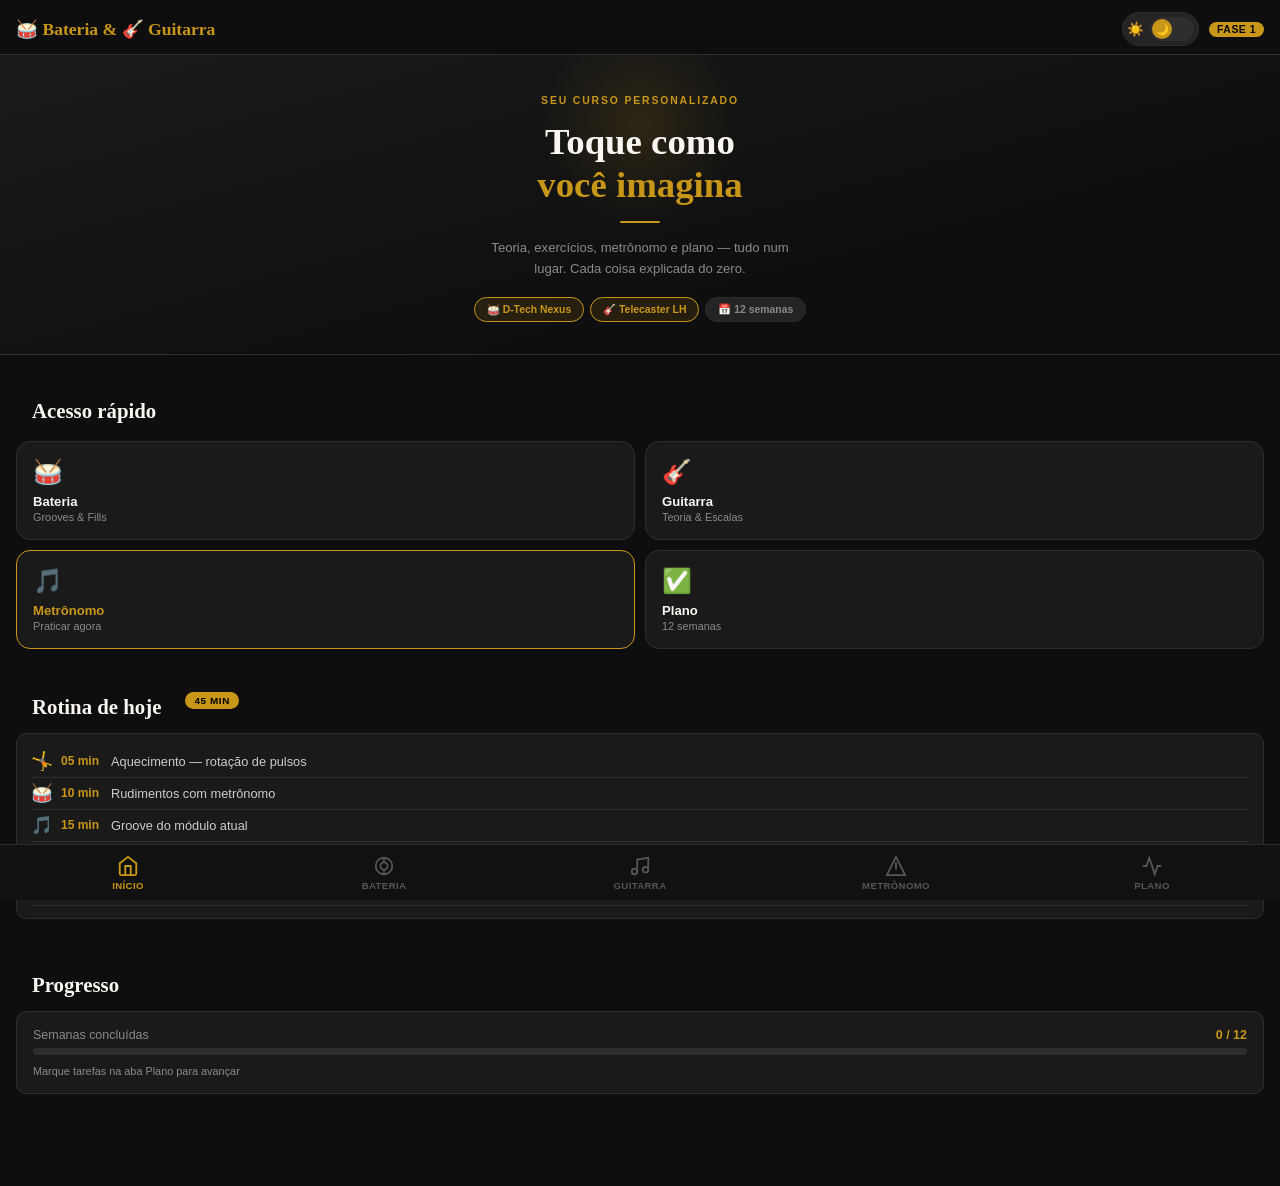
==== commit 1d5e0f70: "Update fmt.Println message from 'Hello' to 'Goodbye'" ====
--- a/index.html
+++ b/index.html
@@ -103,7 +103,8 @@
 [data-theme="light"] .dtab-wrap,
 [data-theme="light"] .gtab-wrap,
 [data-theme="light"] .fretboard-wrap,
-[data-theme="light"] .chromatic { background: #FFFCF5; border-color: #D8C078; }
+[data-theme="light"] .chromatic,
+[data-theme="light"] .staff-wrap { background: #FFFCF5; border-color: #D8C078; }
 
 /* ── THEME TOGGLE SWITCH ── */
 .theme-toggle {
@@ -422,13 +423,33 @@
   border-radius: 6px; padding: 6px 4px;
   text-align: center;
   border: 1px solid var(--border);
-}
+  cursor: pointer; transition: transform .12s, border-color .12s;
+}
+.interval-box:active { transform: scale(0.95); }
+.interval-box.selected { border-color: var(--slate); border-width: 2px; }
 .interval-box.root { background: var(--red); border-color: var(--red); }
 .interval-box.important { border-color: var(--gold); }
 .interval-name { font-size: 0.55rem; color: var(--gray); }
 .interval-note { font-size: 0.9rem; font-weight: 800; color: var(--cream); }
 .interval-box.root .interval-note, .interval-box.root .interval-name { color: white; }
 .interval-st { font-size: 0.55rem; color: var(--gold); margin-top: 1px; }
+.interval-tap-hint { font-size: 0.65rem; color: var(--gray); text-align:center; margin-top:4px; }
+
+/* ── INTERVAL RESULT PANEL (mostra a nota no braço ao clicar) ── */
+.iv-result {
+  display: none; margin-top: 10px;
+  background: var(--surface2); border: 1px solid var(--slate);
+  border-radius: 10px; padding: 14px;
+}
+.iv-result.show { display: block; }
+.iv-result-title {
+  font-size: 0.8rem; font-weight: 800; color: var(--slate);
+  margin-bottom: 10px;
+}
+.iv-chords-row {
+  display: flex; gap: 10px; overflow-x: auto; padding-bottom: 4px;
+  -webkit-overflow-scrolling: touch;
+}
 
 /* ── PROGRESS TRACKER ── */
 .progress-section {
@@ -653,6 +674,163 @@
   border: none; border-top: 1px solid var(--border);
   margin: 14px 0;
 }
+
+/* ── PDF DOWNLOAD BUTTON ── */
+.pdf-btn {
+  display: inline-flex; align-items: center; gap: 6px;
+  background: var(--gold); color: #000;
+  font-size: 0.7rem; font-weight: 700;
+  padding: 7px 14px; border-radius: 20px;
+  border: none; cursor: pointer;
+  margin: 8px 16px 4px;
+}
+.pdf-btn:active { transform: scale(0.97); }
+.pdf-btn svg { width: 14px; height: 14px; }
+
+/* ── SHEET MUSIC (pentagrama tradicional) ── */
+.staff-wrap {
+  background: #FFFDF6; border: 1px solid #D8C078;
+  border-radius: 10px; padding: 10px 8px;
+  margin: 10px 0; overflow-x: auto;
+  -webkit-overflow-scrolling: touch;
+}
+.staff-title {
+  font-size: 0.7rem; font-weight: 700; color: #1A1A1A;
+  padding: 2px 6px 8px;
+}
+.staff-svg { display: block; min-width: 320px; }
+
+/* ── GUITAR TAB (com dedo sugerido) ── */
+.gtab-wrap {
+  background: #FFFDF6; border: 1px solid #D8C078;
+  border-radius: 10px; padding: 10px 8px; margin: 10px 0;
+  overflow-x: auto; -webkit-overflow-scrolling: touch;
+}
+.gtab-title {
+  font-size: 0.72rem; font-weight: 700; color: #1A1A1A;
+  padding: 2px 6px 8px; display: flex; justify-content: space-between;
+}
+.gtab-title .gtab-bpm { color: #999; font-weight: 400; }
+.gtab-grid { display: table; min-width: 100%; }
+.gtab-hdr-row { display: table-row; }
+.gtab-hdr-lbl { display: table-cell; width: 26px; }
+.gtab-hdr-cells { display: table-cell; }
+.gtab-hdr-inner { display: flex; }
+.gtab-hdr-cell {
+  width: 38px; height: 16px; flex-shrink: 0;
+  display: flex; align-items: center; justify-content: center;
+  font-size: 0.55rem; color: #AAA;
+}
+.gtab-hdr-cell.beat { font-weight: 700; color: #777; }
+.gtab-row { display: table-row; }
+.gtab-lbl {
+  display: table-cell; font-size: 0.68rem; font-weight: 800; color: #8B6914;
+  padding: 0 5px; white-space: nowrap; vertical-align: middle; width: 26px;
+}
+.gtab-cells { display: table-cell; vertical-align: middle; }
+.gtab-cells-inner { display: flex; }
+.gtab-cell {
+  width: 38px; height: 34px; flex-shrink: 0;
+  display: flex; flex-direction: column; align-items: center; justify-content: center;
+  position: relative; border-right: 1px solid #F0E0A0;
+}
+.gtab-cell::after {
+  content: ''; position: absolute; top: 50%; left: 0; right: 0;
+  height: 1px; background: #D4B850; pointer-events: none;
+}
+.gtab-cell.beat { border-right-color: #C8A840; }
+.gtab-fret {
+  font-size: 0.85rem; font-weight: 800; color: #1A1A1A;
+  z-index: 1; position: relative; background: #FFFDF6;
+  width: 20px; height: 20px; display: flex; align-items: center; justify-content: center;
+  border-radius: 50%;
+}
+.gtab-fret.root { color: #C0392B; }
+.gtab-finger {
+  font-size: 0.5rem; color: #4A90D9; font-weight: 700;
+  z-index: 1; position: relative; margin-top: 1px;
+}
+.gtab-tech {
+  font-size: 0.6rem; color: #C0392B; font-weight: 800;
+  z-index: 1; position: relative;
+}
+.gtab-dash { color: #D8C880; font-size: 0.7rem; z-index: 1; position: relative; }
+.gtab-legend {
+  display: flex; gap: 10px; flex-wrap: wrap;
+  padding: 6px 6px 2px; font-size: 0.6rem; color: #8B6914;
+}
+
+/* ── STRUM VISUALIZATION (padrões de rasqueado) ── */
+.sv { display: flex; gap: 4px; flex-wrap: wrap; }
+.sc {
+  flex: 1; min-width: 32px; height: 36px;
+  display: flex; align-items: center; justify-content: center;
+  border-radius: 6px; font-size: 0.8rem; font-weight: 700;
+  background: var(--surface2); border: 1px solid var(--border); color: var(--cream);
+}
+.sc.down { background: rgba(200,151,26,0.18); border-color: var(--gold); color: var(--gold); }
+.sc.up { background: rgba(74,144,217,0.15); border-color: var(--slate); color: var(--slate); }
+.sc.mute { background: var(--surface); border: 1px dashed var(--red); color: var(--red); font-size: 0.7rem; }
+.sc.rest { background: transparent; border: 1px dashed var(--border); color: var(--border); }
+
+/* ── NOTATION TOGGLE (Tab / Partitura) ── */
+.notation-toggle {
+  display: flex; gap: 6px; margin: 8px 0 4px;
+}
+.notation-toggle button {
+  flex: 1; padding: 7px; border-radius: 8px;
+  background: var(--surface2); border: 1px solid var(--border);
+  color: var(--gray); font-size: 0.72rem; font-weight: 700;
+  cursor: pointer;
+}
+.notation-toggle button.on {
+  background: var(--gold); color: #000; border-color: var(--gold);
+}
+.notation-pane { display: none; }
+.notation-pane.on { display: block; }
+
+/* ── HOW-TO-READ explainer box ── */
+.read-guide {
+  background: var(--tint-gold); border: 1px solid var(--gold);
+  border-radius: 8px; padding: 10px 12px; margin: 8px 0;
+}
+.read-guide-title {
+  font-size: 0.7rem; font-weight: 800; color: var(--gold);
+  margin-bottom: 6px; display: flex; align-items: center; gap: 5px;
+}
+.read-guide ul { padding-left: 16px; }
+.read-guide li { font-size: 0.74rem; color: var(--cream); margin-bottom: 3px; line-height: 1.4; }
+
+/* ── YOUTUBE LINK ── */
+.yt-link {
+  display: inline-flex; align-items: center; gap: 4px;
+  color: var(--red); font-size: 0.68rem; font-weight: 700;
+  text-decoration: none; margin-top: 4px;
+}
+.yt-link svg { width: 13px; height: 13px; flex-shrink: 0; }
+
+/* ── PRINT STYLES (used when "Baixar PDF" is clicked) ── */
+@media print {
+  body * { visibility: hidden; }
+  .top-bar, .bottom-nav, .pill-wrap, .bat-tabs, #bat-tabs,
+  [id^="gtab-"], [id^="btab-"], .pdf-btn, .app-header,
+  .theme-toggle { display: none !important; }
+  .print-target, .print-target * { visibility: visible; }
+  .print-target {
+    position: absolute; left: 0; top: 0; width: 100%;
+    background: white !important; color: #111 !important;
+  }
+  .print-target .module-card { display: block !important; page-break-inside: avoid; border: 1px solid #CCC !important; }
+  .print-target .module-body { display: block !important; }
+  .print-target .week-card { display: block !important; page-break-inside: avoid; border: 1px solid #CCC !important; }
+  .print-target .week-body { display: block !important; }
+  .print-target .chevron, .print-target .week-arr { display: none !important; }
+  .print-target * { color: #111 !important; background: transparent !important; }
+  .print-target .module-num { background: #DDD !important; color: #111 !important; }
+  .print-target .dtab-wrap, .print-target .gtab-wrap,
+  .print-target .staff-wrap, .print-target .fretboard-wrap,
+  .print-target .chromatic { background: #FAFAFA !important; border: 1px solid #CCC !important; }
+}
 </style>
 <script>
 // Apply saved theme immediately to avoid flash of wrong theme
@@ -682,19 +860,20 @@
 <!-- ══════════════════════════════ HOME PAGE ══ -->
 <!-- ══════════════════════════════ HOME PAGE ══ -->
 <div class="page active" id="page-home">
-  <div style="padding:24px 16px 20px;border-bottom:1px solid var(--border);background:linear-gradient(165deg, var(--surface) 0%, var(--bg) 70%);position:relative;overflow:hidden">
-    <div style="position:absolute;top:-30px;right:-30px;width:140px;height:140px;border-radius:50%;background:radial-gradient(circle, rgba(200,151,26,0.12) 0%, transparent 70%)"></div>
-    <div style="font-size:0.65rem;color:var(--gold);font-weight:700;text-transform:uppercase;letter-spacing:.14em;margin-bottom:8px;position:relative">Seu curso personalizado</div>
-    <div style="font-size:1.9rem;font-weight:900;color:var(--cream);line-height:1.15;margin-bottom:10px;font-family:var(--font-display);position:relative">Toque como<br><span style="color:var(--gold)">você imagina</span></div>
-    <div style="font-size:0.8rem;color:var(--gray);line-height:1.5;margin-bottom:14px;position:relative">Teoria, exercícios, metrônomo e plano — tudo num lugar. Cada coisa explicada do zero.</div>
-    <div style="display:flex;gap:6px;flex-wrap:wrap;position:relative">
+  <div style="padding:40px 20px 32px;border-bottom:1px solid var(--border);background:linear-gradient(165deg, var(--surface) 0%, var(--bg) 70%);position:relative;overflow:hidden;text-align:center">
+    <div style="position:absolute;top:-30px;left:50%;transform:translateX(-50%);width:200px;height:200px;border-radius:50%;background:radial-gradient(circle, rgba(200,151,26,0.14) 0%, transparent 70%)"></div>
+    <div style="font-size:0.65rem;color:var(--gold);font-weight:700;text-transform:uppercase;letter-spacing:.18em;margin-bottom:14px;position:relative">Seu curso personalizado</div>
+    <div style="font-size:2.3rem;font-weight:900;color:var(--cream);line-height:1.18;margin-bottom:14px;font-family:var(--font-display);position:relative">Toque como<br><span style="color:var(--gold)">você imagina</span></div>
+    <div style="width:40px;height:2px;background:var(--gold);margin:0 auto 14px;position:relative;border-radius:2px"></div>
+    <div style="font-size:0.82rem;color:var(--gray);line-height:1.6;margin-bottom:18px;position:relative;max-width:320px;margin-left:auto;margin-right:auto">Teoria, exercícios, metrônomo e plano — tudo num lugar. Cada coisa explicada do zero.</div>
+    <div style="display:flex;gap:6px;flex-wrap:wrap;position:relative;justify-content:center">
       <span style="font-size:0.65rem;font-weight:700;padding:5px 12px;border-radius:20px;background:rgba(200,151,26,0.12);border:1px solid var(--gold);color:var(--gold)">🥁 D-Tech Nexus</span>
       <span style="font-size:0.65rem;font-weight:700;padding:5px 12px;border-radius:20px;background:rgba(200,151,26,0.12);border:1px solid var(--gold);color:var(--gold)">🎸 Telecaster LH</span>
       <span style="font-size:0.65rem;font-weight:700;padding:5px 12px;border-radius:20px;background:var(--surface2);border:1px solid var(--border);color:var(--gray)">📅 12 semanas</span>
     </div>
   </div>
 
-  <div style="padding:20px 16px 8px"><h2 style="font-size:1.3rem;font-weight:800;color:var(--cream);font-family:var(--font-display)">Acesso rápido</h2></div>
+  <div style="padding:28px 16px 10px"><h2 style="font-size:1.3rem;font-weight:800;color:var(--cream);font-family:var(--font-display)">Acesso rápido</h2></div>
   <div style="display:grid;grid-template-columns:1fr 1fr;gap:10px;padding:0 16px;margin-top:4px">
     <button onclick="go('bateria')" style="background:var(--surface);border:1px solid var(--border);border-radius:14px;padding:16px;text-align:left;cursor:pointer;transition:border-color .15s">
       <div style="font-size:1.5rem;margin-bottom:8px">🥁</div>
@@ -718,7 +897,7 @@
     </button>
   </div>
 
-  <div style="padding:22px 16px 8px;display:flex;align-items:center;gap:8px">
+  <div style="padding:30px 16px 10px;display:flex;align-items:center;gap:8px">
     <h2 style="font-size:1.3rem;font-weight:800;color:var(--cream);font-family:var(--font-display)">Rotina de hoje</h2>
     <span style="font-size:0.62rem;font-weight:700;padding:3px 9px;border-radius:10px;background:var(--gold);color:#000;text-transform:uppercase;letter-spacing:.06em">45 min</span>
   </div>
@@ -726,7 +905,7 @@
     <div style="padding:12px 14px" id="routineList"></div>
   </div>
 
-  <div style="padding:22px 16px 8px"><h2 style="font-size:1.3rem;font-weight:800;color:var(--cream);font-family:var(--font-display)">Progresso</h2></div>
+  <div style="padding:30px 16px 10px"><h2 style="font-size:1.3rem;font-weight:800;color:var(--cream);font-family:var(--font-display)">Progresso</h2></div>
   <div class="module-card" style="margin:0 16px 20px;padding:16px">
     <div style="display:flex;justify-content:space-between;margin-bottom:6px">
       <span style="font-size:0.78rem;color:var(--gray)">Semanas concluídas</span>
@@ -752,6 +931,7 @@
 
   <!-- ═══ GERAL ═══ -->
   <div id="bat-geral" class="bat-section">
+    <button class="pdf-btn" onclick="downloadPDF('bat-geral','Grooves Gerais de Bateria')"><svg viewBox="0 0 24 24" fill="none" stroke="currentColor" stroke-width="2.2"><path d="M12 3v12m0 0l-4-4m4 4l4-4M5 21h14"/></svg> Baixar PDF</button>
     <!-- LEGEND PERMANENTE -->
     <div style="margin:10px 16px 0;background:var(--tint-gold);border:1px solid var(--gold);border-radius:10px;padding:12px 14px">
       <div style="font-size:0.72rem;font-weight:800;color:var(--gold);margin-bottom:8px">📖 COMO LER A TABLATURA DE BATERIA</div>
@@ -1058,6 +1238,7 @@
 
   <!-- ═══ BLUES ═══ -->
   <div id="bat-blues" class="bat-section" style="display:none">
+    <button class="pdf-btn" onclick="downloadPDF('bat-blues','Modulo Blues - Bateria')"><svg viewBox="0 0 24 24" fill="none" stroke="currentColor" stroke-width="2.2"><path d="M12 3v12m0 0l-4-4m4 4l4-4M5 21h14"/></svg> Baixar PDF</button>
     <div style="margin:12px 16px 0;background:linear-gradient(135deg,#180020,#0A0010);border:1px solid var(--blues-c);border-radius:12px;padding:12px 14px">
       <div style="font-size:0.65rem;font-weight:700;color:var(--blues-c);text-transform:uppercase;letter-spacing:.08em;margin-bottom:4px">Módulo Especial</div>
       <div style="font-size:1rem;font-weight:800;color:white">Blues na Bateria</div>
@@ -1169,6 +1350,7 @@
   <!-- ═══ TEORIA ═══ -->
   <div id="bat-teoria" class="bat-section" style="display:none">
     <div class="section-label"><h2>Teoria Rítmica</h2></div>
+    <button class="pdf-btn" onclick="downloadPDF('bat-teoria','Teoria Ritmica - Bateria')"><svg viewBox="0 0 24 24" fill="none" stroke="currentColor" stroke-width="2.2"><path d="M12 3v12m0 0l-4-4m4 4l4-4M5 21h14"/></svg> Baixar PDF</button>
     <div class="module-card">
       <div class="module-header" onclick="toggleModule(this)">
         <div class="module-num" style="background:var(--amber-dim);color:var(--amber)">T1</div>
@@ -1196,6 +1378,8 @@
       <div class="module-body">
         <p style="font-size:0.82rem;color:var(--silver);margin:8px 0">Em música, cada nota tem uma duração. Pense assim: se um compasso de 4/4 tem 4 "fatias", cada figura ocupa um número diferente de fatias:</p>
         <div id="figuras-vis"></div>
+        <div id="staff-figuras-demo"></div>
+        <div style="font-size:0.7rem;color:var(--gray);margin:4px 0 8px">⬆ As mesmas figuras escritas no pentagrama tradicional — é assim que aparecem numa partitura de verdade.</div>
         <div style="background:var(--tint-gold);border-radius:8px;padding:12px;margin:8px 0">
           <div style="font-size:0.72rem;font-weight:800;color:var(--gold);margin-bottom:6px">📋 COMO CONTAR EM VOZ ALTA</div>
           <div style="font-size:0.82rem;color:var(--cream);display:flex;flex-direction:column;gap:4px">
@@ -1232,6 +1416,34 @@
     <div class="module-card">
       <div class="module-header" onclick="toggleModule(this)">
         <div class="module-num" style="background:var(--amber-dim);color:var(--amber)">T4</div>
+        <div><div class="module-title">Lendo a Partitura de Bateria</div><div class="module-sub">Onde cada peça aparece no pentagrama</div></div>
+        <div class="chevron">›</div>
+      </div>
+      <div class="module-body">
+        <div style="background:var(--tint-gold);border-radius:8px;padding:12px;margin:8px 0">
+          <p style="font-size:0.82rem;color:var(--cream)">Na bateria, cada peça (caixa, bumbo, hi-hat...) ocupa uma <b>posição diferente</b> no pentagrama. A clave de percussão (duas barrinhas verticais, em vez da clave de sol) avisa que ali não estamos lendo notas musicais — estamos lendo "qual peça tocar".</p>
+        </div>
+        <div id="staff-perc-map"></div>
+        <div style="background:#111;border:1px solid var(--border);border-radius:8px;padding:10px;margin:8px 0">
+          <div style="font-size:0.72rem;font-weight:800;color:var(--gold);margin-bottom:8px">📋 ONDE FICA CADA PEÇA</div>
+          <div style="display:flex;flex-direction:column;gap:4px">
+            <div style="font-size:0.75rem;color:var(--cream);background:#1A1A1A;padding:6px 10px;border-radius:6px">Bem acima das linhas → <b>Hi-Hat / Crash</b></div>
+            <div style="font-size:0.75rem;color:var(--cream);background:#1A1A1A;padding:6px 10px;border-radius:6px">Espaço de cima → <b>Tom 1</b> (tom alto)</div>
+            <div style="font-size:0.75rem;color:var(--cream);background:#1A1A1A;padding:6px 10px;border-radius:6px">No meio do pentagrama → <b>Caixa</b></div>
+            <div style="font-size:0.75rem;color:var(--cream);background:#1A1A1A;padding:6px 10px;border-radius:6px">Espaço de baixo → <b>Floor Tom</b></div>
+            <div style="font-size:0.75rem;color:var(--cream);background:#1A1A1A;padding:6px 10px;border-radius:6px">Bem abaixo das linhas → <b>Bumbo</b></div>
+          </div>
+        </div>
+        <div style="background:var(--tint-gold);border:1px solid var(--gold);border-radius:8px;padding:10px;margin:8px 0">
+          <div style="font-size:0.72rem;font-weight:800;color:var(--gold);margin-bottom:4px">🎯 Compare com a tablatura</div>
+          <div style="font-size:0.78rem;color:var(--silver)">Você já está acostumado a ler as tablaturas deste site (linhas HH/SN/BD com símbolos). O pentagrama tradicional mostra a mesma informação, só que de um jeito mais "vertical" — a altura da nota no pentagrama indica qual peça tocar.</div>
+        </div>
+      </div>
+    </div>
+
+    <div class="module-card">
+      <div class="module-header" onclick="toggleModule(this)">
+        <div class="module-num" style="background:var(--amber-dim);color:var(--amber)">T5</div>
         <div><div class="module-title">Exercícios de Teoria na Prática</div><div class="module-sub">Conte enquanto toca</div></div>
         <div class="chevron">›</div>
       </div>
@@ -1249,6 +1461,7 @@
   <!-- ═══ RUDIMENTOS ═══ -->
   <div id="bat-rudimentos" class="bat-section" style="display:none">
     <div class="section-label"><h2>Rudimentos</h2></div>
+    <button class="pdf-btn" onclick="downloadPDF('bat-rudimentos','Rudimentos de Bateria')"><svg viewBox="0 0 24 24" fill="none" stroke="currentColor" stroke-width="2.2"><path d="M12 3v12m0 0l-4-4m4 4l4-4M5 21h14"/></svg> Baixar PDF</button>
     <div style="margin:0 16px 12px;background:var(--tint-gold);border:1px solid var(--gold);border-radius:10px;padding:12px">
       <div style="font-size:0.72rem;font-weight:800;color:var(--gold);margin-bottom:6px">O QUE SÃO RUDIMENTOS?</div>
       <p style="font-size:0.78rem;color:var(--cream)">Rudimentos são exercícios básicos de baqueta — como a escala musical é para o pianista. São padrões de mão direita (R) e esquerda (L) que você pratica lento até virar automático. Faça <b>10-15 minutos por dia</b> com metrônomo.</p>
@@ -1329,6 +1542,7 @@
   <!-- ═══ FILLS ═══ -->
   <div id="bat-fills" class="bat-section" style="display:none">
     <div class="section-label"><h2>Fills (Viradas)</h2></div>
+    <button class="pdf-btn" onclick="downloadPDF('bat-fills','Fills de Bateria')"><svg viewBox="0 0 24 24" fill="none" stroke="currentColor" stroke-width="2.2"><path d="M12 3v12m0 0l-4-4m4 4l4-4M5 21h14"/></svg> Baixar PDF</button>
     <div style="margin:0 16px 12px;background:var(--tint-gold);border:1px solid var(--gold);border-radius:10px;padding:12px">
       <div style="font-size:0.72rem;font-weight:800;color:var(--gold);margin-bottom:6px">O QUE É UM FILL?</div>
       <p style="font-size:0.78rem;color:var(--cream)">Fill (ou "virada") é quando o baterista sai do groove por alguns tempos para "preencher" o espaço entre seções da música — geralmente antes de um refrão ou de uma mudança. Depois do fill, a música recomeça.</p>
@@ -1404,6 +1618,7 @@
   <!-- ═══ TEORIA ═══ -->
   <div id="guit-teoria" class="bat-section">
     <div class="section-label"><h2>Teoria Musical</h2></div>
+    <button class="pdf-btn" onclick="downloadPDF('guit-teoria','Teoria Musical - Guitarra')"><svg viewBox="0 0 24 24" fill="none" stroke="currentColor" stroke-width="2.2"><path d="M12 3v12m0 0l-4-4m4 4l4-4M5 21h14"/></svg> Baixar PDF</button>
 
     <div class="module-card">
       <div class="module-header" onclick="toggleModule(this)">
@@ -1435,6 +1650,8 @@
           <p style="font-size:0.82rem;color:var(--cream)">Intervalo é simplesmente a <b>distância entre duas notas</b>, medida em casas (semitons). Cada distância tem um nome e um "sabor" sonoro próprio.</p>
         </div>
         <div class="interval-grid" id="intervalGrid"></div>
+        <div class="interval-tap-hint">👆 Toque em qualquer intervalo para ver acordes reais que o usam</div>
+        <div class="iv-result" id="ivResult"></div>
         <div style="background:var(--tint-blue);border-radius:8px;padding:12px;margin:8px 0">
           <div style="font-size:0.72rem;font-weight:800;color:var(--slate);margin-bottom:8px">🎯 OS 3 INTERVALOS QUE VOCÊ PRECISA MEMORIZAR</div>
           <div style="display:flex;flex-direction:column;gap:6px">
@@ -1472,6 +1689,8 @@
             <div style="background:var(--amber);color:#000;border-radius:6px;padding:6px 10px;font-weight:800;font-size:0.85rem">Fá</div>
           </div>
           <p style="font-size:0.72rem;color:var(--silver)">...e assim por diante. A "fórmula" é: 2-2-1-2-2-2-1 casas. Comece em qualquer nota, siga essa fórmula, e você terá uma escala maior naquele tom.</p>
+          <div id="staff-cmajor-scale"></div>
+          <div style="font-size:0.7rem;color:var(--gray);margin-top:4px">⬆ A escala de Dó Maior inteira escrita no pentagrama — note como as cabeças de nota sobem uma posição de cada vez.</div>
         </div>
         <div style="background:var(--subblock-bg);border:1px solid var(--border);border-radius:8px;padding:10px;margin:8px 0">
           <div style="font-size:0.72rem;font-weight:800;color:var(--blues-c);margin-bottom:6px">🎸 Comparando 3 escalas em Lá (A)</div>
@@ -1482,11 +1701,69 @@
         </div>
       </div>
     </div>
+
+    <div class="module-card">
+      <div class="module-header" onclick="toggleModule(this)">
+        <div class="module-num" style="background:var(--slate)">PT</div>
+        <div><div class="module-title">Lendo e Escrevendo Partitura</div><div class="module-sub">O pentagrama tradicional explicado</div></div>
+        <div class="chevron">›</div>
+      </div>
+      <div class="module-body">
+        <div style="background:var(--tint-blue);border-radius:8px;padding:12px;margin:8px 0">
+          <p style="font-size:0.82rem;color:var(--cream)">O <b>pentagrama</b> são 5 linhas horizontais. Cada linha e cada espaço entre elas representa uma nota diferente. A <b>clave de Sol</b> (aquele símbolo decorativo no início) define qual nota corresponde à 2ª linha — a partir dali, você "conta" as outras.</p>
+        </div>
+        <div id="staff-treble-notes"></div>
+        <div style="background:#111;border:1px solid var(--border);border-radius:8px;padding:10px;margin:8px 0">
+          <div style="font-size:0.72rem;font-weight:800;color:var(--slate);margin-bottom:8px">📋 DECORE AS NOTAS DAS LINHAS</div>
+          <p style="font-size:0.78rem;color:var(--cream);background:#1A1A1A;padding:8px;border-radius:6px;margin-bottom:4px">Frase para lembrar (de baixo para cima): <b>"Mi-Sol-Si-Ré-Fá"</b> → "Mulheres Sempre Buscam Reconhecimento Financeiro"</p>
+          <p style="font-size:0.78rem;color:var(--cream);background:#1A1A1A;padding:8px;border-radius:6px">Os espaços entre as linhas formam a palavra: <b>F-A-C-E</b> (Fá-Lá-Dó-Mi)</p>
+        </div>
+        <div style="background:#111;border:1px solid var(--border);border-radius:8px;padding:10px;margin:8px 0">
+          <div style="font-size:0.72rem;font-weight:800;color:var(--slate);margin-bottom:8px">📋 DURAÇÃO DAS NOTAS — A "CARA" DELAS</div>
+          <div style="display:flex;flex-direction:column;gap:4px">
+            <div style="font-size:0.76rem;color:var(--cream);background:#1A1A1A;padding:6px 10px;border-radius:6px">Bolinha <b>vazada</b> sem haste = <b>semibreve</b> (4 tempos)</div>
+            <div style="font-size:0.76rem;color:var(--cream);background:#1A1A1A;padding:6px 10px;border-radius:6px">Bolinha <b>vazada</b> com haste = <b>mínima</b> (2 tempos)</div>
+            <div style="font-size:0.76rem;color:var(--cream);background:#1A1A1A;padding:6px 10px;border-radius:6px">Bolinha <b>preenchida</b> com haste = <b>semínima</b> (1 tempo)</div>
+            <div style="font-size:0.76rem;color:var(--cream);background:#1A1A1A;padding:6px 10px;border-radius:6px">Bolinha preenchida + haste + 1 "bandeirinha" = <b>colcheia</b> (½ tempo)</div>
+          </div>
+        </div>
+      </div>
+    </div>
+
+    <div class="module-card">
+      <div class="module-header" onclick="toggleModule(this)">
+        <div class="module-num" style="background:var(--slate)">CP</div>
+        <div><div class="module-title">Primeiros Passos na Composição</div><div class="module-sub">Como criar sua própria música</div></div>
+        <div class="chevron">›</div>
+      </div>
+      <div class="module-body">
+        <div style="background:var(--tint-blue);border-radius:8px;padding:12px;margin:8px 0">
+          <p style="font-size:0.82rem;color:var(--cream)">Compor não é mágica — é <b>tomar decisões</b> dentro de um conjunto de regras que você já está aprendendo aqui. Toda música tem 3 camadas: <b>melodia</b> (a linha principal que se canta), <b>harmonia</b> (os acordes por baixo) e <b>ritmo</b> (como tudo se encaixa no tempo).</p>
+        </div>
+        <div style="background:#111;border:1px solid var(--border);border-radius:8px;padding:10px;margin:8px 0">
+          <div style="font-size:0.72rem;font-weight:800;color:var(--amber);margin-bottom:8px">📋 ROTEIRO PARA COMPOR SUA 1ª MÚSICA</div>
+          <div style="display:flex;flex-direction:column;gap:5px">
+            <div style="font-size:0.78rem;color:var(--cream);background:#1A1A1A;padding:8px;border-radius:6px"><b style="color:var(--gold)">1.</b> Escolha um tom (comece em Dó Maior ou Lá menor — são os mais fáceis)</div>
+            <div style="font-size:0.78rem;color:var(--cream);background:#1A1A1A;padding:8px;border-radius:6px"><b style="color:var(--gold)">2.</b> Escolha 4 acordes do campo harmônico daquele tom (veja a aba Harmonia)</div>
+            <div style="font-size:0.78rem;color:var(--cream);background:#1A1A1A;padding:8px;border-radius:6px"><b style="color:var(--gold)">3.</b> Toque os 4 acordes em loop até "grudar" — isso já é sua progressão</div>
+            <div style="font-size:0.78rem;color:var(--cream);background:#1A1A1A;padding:8px;border-radius:6px"><b style="color:var(--gold)">4.</b> Cante ou improvise uma melodia simples por cima, usando a pentatônica daquele tom</div>
+            <div style="font-size:0.78rem;color:var(--cream);background:#1A1A1A;padding:8px;border-radius:6px"><b style="color:var(--gold)">5.</b> Grave no celular — você acabou de compor sua primeira ideia musical</div>
+          </div>
+        </div>
+        <div id="staff-composition-example"></div>
+        <div style="font-size:0.7rem;color:var(--gray);margin:4px 0 8px">⬆ Exemplo de melodia simples sobre os acordes C–G–Am–F — toda em Dó Maior.</div>
+        <div style="background:var(--tint-blue);border:1px solid var(--slate);border-radius:8px;padding:10px;margin:8px 0">
+          <div style="font-size:0.72rem;font-weight:800;color:var(--slate);margin-bottom:4px">🎯 Por onde começar</div>
+          <div style="font-size:0.78rem;color:var(--silver)">Não existe "música perfeita" na primeira tentativa. Comece copiando a estrutura de uma música que você gosta (mesma progressão de acordes) e mude a melodia. É assim que todo compositor aprendeu.</div>
+        </div>
+      </div>
+    </div>
   </div>
 
   <!-- ═══ HARMONIA ═══ -->
   <div id="guit-harmonia" class="bat-section" style="display:none">
     <div class="section-label"><h2>Harmonia (Acordes)</h2></div>
+    <button class="pdf-btn" onclick="downloadPDF('guit-harmonia','Harmonia - Guitarra')"><svg viewBox="0 0 24 24" fill="none" stroke="currentColor" stroke-width="2.2"><path d="M12 3v12m0 0l-4-4m4 4l4-4M5 21h14"/></svg> Baixar PDF</button>
 
     <div class="module-card">
       <div class="module-header" onclick="toggleModule(this)">
@@ -1582,6 +1859,7 @@
   <!-- ═══ ESCALAS ═══ -->
   <div id="guit-escalas" class="bat-section" style="display:none">
     <div class="section-label"><h2>Escalas no Braço</h2></div>
+    <button class="pdf-btn" onclick="downloadPDF('guit-escalas','Escalas - Guitarra')"><svg viewBox="0 0 24 24" fill="none" stroke="currentColor" stroke-width="2.2"><path d="M12 3v12m0 0l-4-4m4 4l4-4M5 21h14"/></svg> Baixar PDF</button>
     <div class="module-card">
       <div class="module-header" onclick="toggleModule(this)">
         <div class="module-num" style="background:var(--slate)">FB</div>
@@ -1624,11 +1902,55 @@
         </div>
       </div>
     </div>
+
+    <div class="module-card">
+      <div class="module-header" onclick="toggleModule(this)">
+        <div class="module-num" style="background:var(--slate)">TR</div>
+        <div><div class="module-title">Escalas Tradicionais para Treino</div><div class="module-sub">Dó, Sol, Ré, Lá menor, Mi menor — em partitura</div></div>
+        <div class="chevron">›</div>
+      </div>
+      <div class="module-body">
+        <div class="read-guide">
+          <div class="read-guide-title">📖 COMO PRATICAR ESCALAS TRADICIONAIS</div>
+          <ul>
+            <li>Toque uma nota de cada vez, sempre subindo (grave→agudo) e depois descendo</li>
+            <li>Cante ou cante mentalmente o nome de cada nota enquanto toca — isso fixa a leitura</li>
+            <li>Comece bem devagar (50 BPM) — o objetivo aqui é reconhecer a nota no pentagrama, não velocidade</li>
+            <li>Quando estiver confortável lendo, tente tocar de ouvido sem olhar a partitura</li>
+          </ul>
+        </div>
+
+        <div style="font-size:0.78rem;font-weight:700;color:var(--gold);margin:10px 0 2px">Dó Maior (C) — a escala "branca", sem sustenidos</div>
+        <div id="staff-scale-c-major"></div>
+
+        <div style="font-size:0.78rem;font-weight:700;color:var(--gold);margin:14px 0 2px">Sol Maior (G) — 1 sustenido (F#)</div>
+        <div id="staff-scale-g-major"></div>
+
+        <div style="font-size:0.78rem;font-weight:700;color:var(--gold);margin:14px 0 2px">Ré Maior (D) — 2 sustenidos (F#, C#)</div>
+        <div id="staff-scale-d-major"></div>
+
+        <div style="font-size:0.78rem;font-weight:700;color:var(--gold);margin:14px 0 2px">Lá Menor Natural (Am) — relativa de Dó Maior, mesmas notas</div>
+        <div id="staff-scale-a-minor"></div>
+
+        <div style="font-size:0.78rem;font-weight:700;color:var(--gold);margin:14px 0 2px">Mi Menor Natural (Em) — relativa de Sol Maior</div>
+        <div id="staff-scale-e-minor"></div>
+
+        <div class="callout slate" style="margin-top:10px">
+          <div class="callout-title">💡 O que é "escala relativa"?</div>
+          <ul>
+            <li>Lá menor usa exatamente as mesmas 7 notas que Dó Maior — só começa em outro lugar</li>
+            <li>Por isso soam "parecidas" mas com sentimentos diferentes (uma alegre, outra triste)</li>
+            <li>Cada escala maior tem uma "irmã" menor que compartilha as mesmas notas</li>
+          </ul>
+        </div>
+      </div>
+    </div>
   </div>
 
   <!-- ═══ AVANÇADO ═══ -->
   <div id="guit-avancado" class="bat-section" style="display:none">
     <div class="section-label"><h2>Intermediário-Avançado</h2></div>
+    <button class="pdf-btn" onclick="downloadPDF('guit-avancado','Guitarra Avancado')"><svg viewBox="0 0 24 24" fill="none" stroke="currentColor" stroke-width="2.2"><path d="M12 3v12m0 0l-4-4m4 4l4-4M5 21h14"/></svg> Baixar PDF</button>
     <div style="margin:0 16px 12px;background:linear-gradient(135deg,#001018,#000A10);border:1px solid var(--slate);border-radius:12px;padding:12px 14px">
       <div style="font-size:0.65rem;font-weight:700;color:var(--slate);text-transform:uppercase;letter-spacing:.08em;margin-bottom:4px">Nível Avançado</div>
       <div style="font-size:1rem;font-weight:800;color:white">Modos · Arpejos · Improvisação · Técnicas</div>
@@ -1675,7 +1997,22 @@
           <p style="font-size:0.82rem;color:var(--cream)">Um arpejo é simplesmente tocar as notas de um acorde <b>uma de cada vez</b>, em vez de tocar todas juntas. Se o acorde Am tem as notas A-C-E, o arpejo de Am é tocar A, depois C, depois E, separadamente.</p>
           <p style="font-size:0.78rem;color:var(--silver);margin-top:6px">Por que usar isso ao improvisar? Porque essas notas <b>são</b> o acorde que está tocando naquele momento — então elas sempre vão "encaixar" perfeitamente.</p>
         </div>
-        <div id="tab-arpejo-am"></div>
+        <div class="read-guide">
+          <div class="read-guide-title">📖 ARPEJO DE Am — onde tocar</div>
+          <ul>
+            <li>Use a 5ª casa como referência — é onde fica a nota raiz (A) na 6ª corda (a mais grossa)</li>
+            <li>As notas do arpejo de Am são: A (raiz), C (3ª menor), E (5ª)</li>
+            <li>Toque devagar nota por nota, ouvindo o som de cada uma isoladamente</li>
+          </ul>
+        </div>
+        <div class="notation-toggle">
+          <button class="on" onclick="switchNotation('grp-arpejo','tab',this)">🎸 Tablatura</button>
+          <button onclick="switchNotation('grp-arpejo','sheet',this)">🎼 Partitura</button>
+        </div>
+        <div id="grp-arpejo">
+          <div class="notation-pane on" data-mode="tab"><div id="tab-arpejo-am"></div></div>
+          <div class="notation-pane" data-mode="sheet"><div id="staff-arpejo-am"></div></div>
+        </div>
       </div>
     </div>
 
@@ -1718,10 +2055,25 @@
             <div style="font-size:0.75rem;color:var(--cream);background:var(--subblock-bg);padding:6px 10px;border-radius:6px"><b>Bend de 1 tom (o mais comum):</b> empurra até soar como se fosse 2 casas acima</div>
           </div>
         </div>
+        <div class="read-guide">
+          <div class="read-guide-title">📖 COMO LER ESTA TABLATURA DE BEND</div>
+          <ul>
+            <li><b style="color:#C0392B">B</b> antes do número = empurre a corda (bend) até soar como a casa indicada</li>
+            <li><b style="color:#C0392B">R</b> = release, volte a corda à posição original</li>
+            <li><b>~</b> = vibrato — oscile o dedo rapidamente para frente e trás</li>
+          </ul>
+        </div>
         <div id="tab-bend-adv"></div>
         <div style="background:var(--subblock-bg);border:1px solid var(--border);border-radius:8px;padding:10px;margin:8px 0">
           <div style="font-size:0.72rem;font-weight:800;color:var(--amber);margin-bottom:6px">📋 TAPPING — TOCANDO COM AS 2 MÃOS NO BRAÇO</div>
           <p style="font-size:0.78rem;color:var(--silver)">Em vez de só dedilhar com uma mão e segurar com a outra, você usa o dedo da mão da palheta para "martelar" notas direto no braço, como se fosse um piano. Permite saltos de notas impossíveis com 1 mão só. Eddie Van Halen tornou isso famoso.</p>
+        </div>
+        <div class="read-guide">
+          <div class="read-guide-title">📖 COMO LER ESTA TABLATURA</div>
+          <ul>
+            <li><b style="color:#C0392B">T</b> antes do número = "tapping" — martele com o dedo da mão da palheta nessa casa</li>
+            <li><b style="color:#C0392B">H</b> e <b style="color:#C0392B">P</b> = hammer-on e pull-off, feitos com a mão do braço</li>
+          </ul>
         </div>
         <div id="tab-tapping"></div>
       </div>
@@ -1748,6 +2100,7 @@
   <!-- ═══ RITMO ═══ -->
   <div id="guit-ritmo" class="bat-section" style="display:none">
     <div class="section-label"><h2>Ritmo na Guitarra</h2></div>
+    <button class="pdf-btn" onclick="downloadPDF('guit-ritmo','Ritmo - Guitarra')"><svg viewBox="0 0 24 24" fill="none" stroke="currentColor" stroke-width="2.2"><path d="M12 3v12m0 0l-4-4m4 4l4-4M5 21h14"/></svg> Baixar PDF</button>
     <div class="module-card">
       <div class="module-header" onclick="toggleModule(this)">
         <div class="module-num" style="background:var(--slate)">ST</div>
@@ -1755,16 +2108,120 @@
         <div class="chevron">›</div>
       </div>
       <div class="module-body">
+        <div class="read-guide">
+          <div class="read-guide-title">📖 LEGENDA — vale para todos os ritmos abaixo</div>
+          <ul>
+            <li><b style="color:var(--gold)">↓</b> = palheta vai PARA BAIXO (das cordas graves para agudas)</li>
+            <li><b style="color:var(--gold)">↑</b> = palheta vai PARA CIMA (das agudas para graves)</li>
+            <li><b style="color:var(--gold)">–</b> = pausa, não toca nada nessa subdivisão</li>
+            <li><b style="color:var(--gold)">x</b> = abafado — encoste a mão nas cordas sem deixar soar, só o "tchic" percussivo</li>
+            <li>Cada quadradinho = 1 colcheia (meio tempo). 8 quadradinhos = 1 compasso de 4/4</li>
+          </ul>
+        </div>
+      </div>
+    </div>
+
+    <div class="module-card">
+      <div class="module-header" onclick="toggleModule(this)">
+        <div class="module-num" style="background:var(--slate)">RK</div>
+        <div><div class="module-title">Rock</div><div class="module-sub">Downstrokes firmes e palhetada constante</div></div>
+        <div class="chevron">›</div>
+      </div>
+      <div class="module-body">
+        <p style="font-size:0.82rem;color:var(--silver);margin:8px 0">O rock vive da <b>constância</b>. A mão nunca para de se mover — mesmo nos tempos que você não toca, o braço continua o movimento "no ar", como um pêndulo. Isso mantém o tempo preciso.</p>
+        <div id="strum-rock"></div>
+        <div class="callout slate" style="margin-top:8px">
+          <div class="callout-title">🎯 Dica de prática</div>
+          <ul><li>Pratique sem tocar nenhuma corda primeiro — só o movimento do braço no ar, junto com o metrônomo</li>
+          <li>Quando o braço estiver automático, adicione as cordas</li></ul>
+        </div>
+      </div>
+    </div>
+
+    <div class="module-card">
+      <div class="module-header" onclick="toggleModule(this)">
+        <div class="module-num" style="background:var(--blues-c)">BL</div>
+        <div><div class="module-title">Blues</div><div class="module-sub">Shuffle — o "balanço" característico</div></div>
+        <div class="chevron">›</div>
+      </div>
+      <div class="module-body">
+        <p style="font-size:0.82rem;color:var(--silver);margin:8px 0">O blues na guitarra usa o mesmo <b>shuffle</b> que você já viu na bateria — colcheias desiguais, "longa-curta". Na cifra rítmica isso aparece como grupos de 3 onde você só toca na 1ª e 3ª parte.</p>
+        <div id="strum-blues"></div>
+        <div class="callout blues" style="margin-top:8px">
+          <div class="callout-title">🎯 Sentindo o shuffle na mão</div>
+          <ul><li>Diga "cho-co-la-te" enquanto faz o movimento de palheta</li>
+          <li>O movimento para baixo (↓) cai no "CHO", o de cima (↑) cai no "LA"</li></ul>
+        </div>
+      </div>
+    </div>
+
+    <div class="module-card">
+      <div class="module-header" onclick="toggleModule(this)">
+        <div class="module-num" style="background:#8B5FBF">JZ</div>
+        <div><div class="module-title">Jazz</div><div class="module-sub">Comping — acordes curtos e sincopados</div></div>
+        <div class="chevron">›</div>
+      </div>
+      <div class="module-body">
         <div style="background:var(--tint-blue);border-radius:8px;padding:12px;margin:8px 0">
-          <div style="font-size:0.72rem;font-weight:800;color:var(--slate);margin-bottom:8px">📖 LEGENDA</div>
-          <div style="display:flex;flex-direction:column;gap:4px">
-            <div style="font-size:0.78rem;color:var(--cream)"><b style="color:var(--amber)">↓</b> = palheta vai PARA BAIXO (das cordas graves para agudas)</div>
-            <div style="font-size:0.78rem;color:var(--cream)"><b style="color:var(--amber)">↑</b> = palheta vai PARA CIMA (das agudas para graves)</div>
-            <div style="font-size:0.78rem;color:var(--cream)"><b style="color:var(--amber)">–</b> = pausa, não toca nada nessa subdivisão</div>
-            <div style="font-size:0.78rem;color:var(--cream)"><b style="color:var(--amber)">x</b> = abafado, toque rápido sem deixar soar</div>
-          </div>
-        </div>
-        <div id="strum-patterns"></div>
+          <p style="font-size:0.82rem;color:var(--cream)">No jazz, o violão/guitarra geralmente não "rasga" os acordes como no rock — toca batidas curtas e secas (chamado <b>comping</b>), deixando espaço para o resto da banda. O segredo é <b>abafar rápido</b> depois de cada toque.</p>
+        </div>
+        <div id="strum-jazz"></div>
+        <div class="callout slate" style="margin-top:8px">
+          <div class="callout-title">🎯 Como tocar "comping"</div>
+          <ul><li>Toque o acorde e abafe com a mão esquerda quase imediatamente — som curto, "puk"</li>
+          <li>Não toque em todos os tempos — o silêncio também é parte do groove de jazz</li></ul>
+        </div>
+      </div>
+    </div>
+
+    <div class="module-card">
+      <div class="module-header" onclick="toggleModule(this)">
+        <div class="module-num" style="background:#2E7D32">SB</div>
+        <div><div class="module-title">Samba</div><div class="module-sub">O ritmo brasileiro — síncope e batida</div></div>
+        <div class="chevron">›</div>
+      </div>
+      <div class="module-body">
+        <div style="background:#0A1A0A;border-radius:8px;padding:12px;margin:8px 0;border:1px solid #2E7D32">
+          <p style="font-size:0.82rem;color:var(--cream)">O samba na guitarra/violão usa uma <b>batida característica</b> baseada na síncope (acentuar os contratempos, como você já viu no reggae). A mão direita faz um movimento contínuo, e o "baixo" (cordas graves) marca o pulso enquanto os acordes preenchem o resto.</p>
+        </div>
+        <div id="strum-samba"></div>
+        <div style="background:#0A1A0A;border:1px solid #2E7D32;border-radius:8px;padding:10px;margin:8px 0">
+          <div style="font-size:0.72rem;font-weight:800;color:#4CAF50;margin-bottom:4px">🎯 A "batida" do samba</div>
+          <div style="font-size:0.78rem;color:var(--silver)">Primeiro toque só o baixo (corda grave do acorde) nos tempos 1 e 3. Depois adicione os acordes nos contratempos. É a mesma lógica do pandeiro — grave marcando, agudo enfeitando.</div>
+        </div>
+      </div>
+    </div>
+
+    <div class="module-card">
+      <div class="module-header" onclick="toggleModule(this)">
+        <div class="module-num" style="background:#1A6B8A">BN</div>
+        <div><div class="module-title">Bossa Nova</div><div class="module-sub">Suave, sincopada, inspirada no samba</div></div>
+        <div class="chevron">›</div>
+      </div>
+      <div class="module-body">
+        <p style="font-size:0.82rem;color:var(--silver);margin:8px 0">A bossa nova "destila" o samba — mesma síncope, mas tocada muito mais suave e devagar. É a batida de João Gilberto: o polegar marca o baixo, os outros dedos tocam os acordes com leveza, quase sussurrando.</p>
+        <div id="strum-bossa"></div>
+        <div class="callout slate" style="margin-top:8px">
+          <div class="callout-title">🎯 Técnica de dedo (sem palheta)</div>
+          <ul><li>Use o polegar para as cordas graves (baixo) e os outros dedos para o resto do acorde</li>
+          <li>Toque baixo e acorde quase juntos, mas não exatamente ao mesmo tempo — isso cria o "balanço"</li></ul>
+        </div>
+      </div>
+    </div>
+
+    <div class="module-card">
+      <div class="module-header" onclick="toggleModule(this)">
+        <div class="module-num" style="background:#D4450A">FK</div>
+        <div><div class="module-title">Funk</div><div class="module-sub">Cordas abafadas, groove percussivo</div></div>
+        <div class="chevron">›</div>
+      </div>
+      <div class="module-body">
+        <p style="font-size:0.82rem;color:var(--silver);margin:8px 0">No funk, a guitarra vira quase um instrumento de percussão. Muitas notas <b>abafadas</b> (x) entre os acordes reais criam o groove característico — pense na guitarra "cortando" o ritmo, tipo "tchica-tchica".</p>
+        <div id="strum-funk"></div>
+        <div class="callout slate" style="margin-top:8px">
+          <div class="callout-title">🎯 Como abafar</div>
+          <ul><li>Encoste a mão esquerda levemente nas cordas (sem pressionar até o braço) e palhete — sai um som percussivo, sem altura definida</li></ul>
+        </div>
       </div>
     </div>
   </div>
@@ -1772,6 +2229,7 @@
   <!-- ═══ EXERCÍCIOS ═══ -->
   <div id="guit-exercicios" class="bat-section" style="display:none">
     <div class="section-label"><h2>Exercícios</h2></div>
+    <button class="pdf-btn" onclick="downloadPDF('guit-exercicios','Exercicios de Guitarra')"><svg viewBox="0 0 24 24" fill="none" stroke="currentColor" stroke-width="2.2"><path d="M12 3v12m0 0l-4-4m4 4l4-4M5 21h14"/></svg> Baixar PDF</button>
     <div class="module-card">
       <div class="module-header" onclick="toggleModule(this)">
         <div class="module-num" style="background:var(--slate)">E1</div>
@@ -1780,7 +2238,23 @@
       </div>
       <div class="module-body">
         <p style="font-size:0.82rem;color:var(--silver);margin:8px 0">Coloque 1 dedo em cada casa (4 casas seguidas), 1 corda de cada vez. Suba pelas 6 cordas, depois desça. Alternando palheta para baixo e para cima sem parar. Esse exercício "acorda" os 4 dedos igualmente.</p>
-        <div id="tab-spider"></div>
+        <div class="read-guide">
+          <div class="read-guide-title">📖 COMO LER A TABLATURA</div>
+          <ul>
+            <li>Cada linha = 1 corda. A linha de cima (e) é a corda mais fina/aguda; a de baixo (E) é a mais grossa/grave</li>
+            <li>O número dentro do círculo = qual casa pressionar nessa corda</li>
+            <li><b style="color:var(--slate)">dedo X</b> abaixo do número = qual dedo usar (1=indicador, 2=médio, 3=anelar, 4=mindinho)</li>
+            <li>Leia da esquerda para a direita, tocando 1 nota por vez</li>
+          </ul>
+        </div>
+        <div class="notation-toggle">
+          <button class="on" onclick="switchNotation('grp-spider','tab',this)">🎸 Tablatura</button>
+          <button onclick="switchNotation('grp-spider','sheet',this)">🎼 Partitura</button>
+        </div>
+        <div id="grp-spider">
+          <div class="notation-pane on" data-mode="tab"><div id="tab-spider"></div></div>
+          <div class="notation-pane" data-mode="sheet"><div id="staff-spider"></div></div>
+        </div>
       </div>
     </div>
     <div class="module-card">
@@ -1791,7 +2265,23 @@
       </div>
       <div class="module-body">
         <p style="font-size:0.82rem;color:var(--silver);margin:8px 0">Toque a Caixa 1 da pentatônica subindo (da corda grave para a aguda) e depois descendo. Repita continuamente. Comece bem devagar — a precisão importa mais que a velocidade.</p>
-        <div id="tab-penta-ex"></div>
+        <div class="read-guide">
+          <div class="read-guide-title">📖 ONDE COLOCAR OS DEDOS — Am Pentatônica Caixa 1</div>
+          <ul>
+            <li>Esta caixa fica entre a <b>5ª e 8ª casa</b> do braço</li>
+            <li>Regra simples: <b>dedo 1</b> sempre na 5ª casa, <b>dedo 4</b> sempre na 8ª casa</li>
+            <li>Comece na corda grave (E, embaixo) e suba corda por corda até a aguda (e, em cima)</li>
+            <li>Depois desça pelo caminho inverso, sem pular nenhuma nota</li>
+          </ul>
+        </div>
+        <div class="notation-toggle">
+          <button class="on" onclick="switchNotation('grp-penta','tab',this)">🎸 Tablatura</button>
+          <button onclick="switchNotation('grp-penta','sheet',this)">🎼 Partitura</button>
+        </div>
+        <div id="grp-penta">
+          <div class="notation-pane on" data-mode="tab"><div id="tab-penta-ex"></div></div>
+          <div class="notation-pane" data-mode="sheet"><div id="staff-penta-ex"></div></div>
+        </div>
       </div>
     </div>
     <div class="module-card">
@@ -1822,7 +2312,22 @@
           <p style="font-size:0.82rem;color:var(--cream)"><b>Hammer-on (h):</b> você toca uma nota com a palheta e depois "martela" o dedo numa casa mais aguda na mesma corda, sem palhetar de novo.</p>
           <p style="font-size:0.82rem;color:var(--cream);margin-top:6px"><b>Pull-off (p):</b> o oposto — você está segurando uma nota aguda e "puxa" o dedo para fora, deixando soar a nota mais grave que já estava pressionada (ou a corda solta).</p>
         </div>
-        <div id="tab-legato"></div>
+        <div class="read-guide">
+          <div class="read-guide-title">📖 COMO LER ESTA TABLATURA</div>
+          <ul>
+            <li>Letra <b style="color:#C0392B">H</b> antes do número = martele esse dedo na casa indicada (hammer-on)</li>
+            <li>Letra <b style="color:#C0392B">P</b> antes do número = puxe o dedo, deixando soar a casa indicada (pull-off)</li>
+            <li>Toque a 1ª nota com a palheta normalmente — as seguintes vêm só do movimento do dedo</li>
+          </ul>
+        </div>
+        <div class="notation-toggle">
+          <button class="on" onclick="switchNotation('grp-legato','tab',this)">🎸 Tablatura</button>
+          <button onclick="switchNotation('grp-legato','sheet',this)">🎼 Partitura</button>
+        </div>
+        <div id="grp-legato">
+          <div class="notation-pane on" data-mode="tab"><div id="tab-legato"></div></div>
+          <div class="notation-pane" data-mode="sheet"><div id="staff-legato"></div></div>
+        </div>
       </div>
     </div>
     <div class="module-card">
@@ -1884,7 +2389,10 @@
 <!-- ── PAGE: PROGRESSO ── -->
 <div class="page" id="page-progresso">
   <div class="section-label"><h2>Plano 12 Semanas</h2></div>
-  <div class="progress-section" id="weekList"></div>
+  <button class="pdf-btn" onclick="downloadPDF('plano-print-wrap','Plano de 12 Semanas')"><svg viewBox="0 0 24 24" fill="none" stroke="currentColor" stroke-width="2.2"><path d="M12 3v12m0 0l-4-4m4 4l4-4M5 21h14"/></svg> Baixar PDF</button>
+  <div id="plano-print-wrap">
+    <div class="progress-section" id="weekList"></div>
+  </div>
 </div>
 
 <!-- ══════════════════════════════════════════════════════ BOTTOM NAV -->
@@ -1985,6 +2493,209 @@
 // ══ MODULE ACCORDION ═════════════════════════════════════════════════════════
 function toggleModule(header) {
   header.parentElement.classList.toggle('open');
+}
+
+// ══ NOTATION TOGGLE (Tab / Partitura) ═══════════════════════════════════════
+function switchNotation(groupId, mode, btn) {
+  var group = document.getElementById(groupId);
+  if (!group) return;
+  group.querySelectorAll('.notation-pane').forEach(function(p) {
+    p.classList.toggle('on', p.dataset.mode === mode);
+  });
+  var toggleBar = btn.parentElement;
+  toggleBar.querySelectorAll('button').forEach(function(b) { b.classList.remove('on'); });
+  btn.classList.add('on');
+}
+
+// ══ TRADITIONAL STAFF NOTATION (pentagrama) ═══════════════════════════════════
+// Treble clef note positions (y-offset from top line, in half-steps of staff spacing)
+// Staff has 5 lines; we draw lines at y = 0,10,20,30,40 (10px spacing)
+var TREBLE_POS = { // note name -> y position (0 = top line, 40 = bottom line), higher note = smaller y
+  'A5':-15,'G5':-10,'F5':-5,'E5':0,'D5':5,'C5':10,'B4':15,'A4':20,'G4':25,'F4':30,'E4':35,'D4':40,'C4':45,'B3':50,'A3':55,'G3':60,'F3':65,'E3':70
+};
+// helper: strip accidental (#/b) to find the staff position (same line/space as natural)
+function staffPosForNote(note) {
+  var natural = note.replace('#','').replace('b','');
+  return TREBLE_POS[natural];
+}
+var PERC_POS = { // percussion clef simplified positions for drum staff
+  'HH':-5, 'CR':-8, 'T1':5, 'SN':15, 'T2':10, 'FT':25, 'BD':35
+};
+
+function buildStaff(containerId, opts) {
+  var el = document.getElementById(containerId);
+  if (!el) return;
+  var notes = opts.notes || []; // [{note:'E4', dur:'q'}, ...] dur: w,h,q,e,s
+  var clef = opts.clef || 'treble'; // treble | percussion
+  var title = opts.title || '';
+  var timeSig = opts.timeSig || '4/4';
+
+  var W = Math.max(320, 70 + notes.length * 46);
+  var H = 110;
+  var staffTop = 30;
+  var lineGap = 10;
+  var leftMargin = 60;
+  var noteGap = (W - leftMargin - 30) / Math.max(notes.length, 1);
+
+  var svg = '<svg class="staff-svg" viewBox="0 0 ' + W + ' ' + H + '" xmlns="http://www.w3.org/2000/svg">';
+
+  // 5 staff lines
+  for (var i = 0; i < 5; i++) {
+    var y = staffTop + i * lineGap;
+    svg += '<line x1="10" y1="' + y + '" x2="' + (W-10) + '" y2="' + y + '" stroke="#3A2A10" stroke-width="1"/>';
+  }
+
+  // Clef symbol
+  if (clef === 'treble') {
+    svg += '<text x="14" y="' + (staffTop + 36) + '" font-size="46" font-family=\'Georgia,serif\' fill="#3A2A10">&#119070;</text>';
+  } else {
+    // percussion clef: two vertical bars
+    svg += '<rect x="22" y="'+staffTop+'" width="4" height="40" fill="#3A2A10"/>';
+    svg += '<rect x="30" y="'+staffTop+'" width="4" height="40" fill="#3A2A10"/>';
+  }
+
+  // Time signature
+  var tsParts = timeSig.split('/');
+  svg += '<text x="42" y="'+(staffTop+18)+'" font-size="16" font-weight="800" font-family=\'Georgia,serif\' fill="#3A2A10">'+tsParts[0]+'</text>';
+  svg += '<text x="42" y="'+(staffTop+38)+'" font-size="16" font-weight="800" font-family=\'Georgia,serif\' fill="#3A2A10">'+tsParts[1]+'</text>';
+
+  // Notes
+  var xStart = leftMargin;
+  notes.forEach(function(n, idx) {
+    var x = xStart + idx * noteGap + noteGap/2;
+    if (n.rest) {
+      // simple rest mark (rectangle hanging from 3rd line)
+      svg += '<rect x="'+(x-4)+'" y="'+(staffTop+14)+'" width="8" height="6" fill="#3A2A10"/>';
+      return;
+    }
+    var yOff;
+    if (clef === 'treble') {
+      var sp = staffPosForNote(n.note);
+      yOff = sp !== undefined ? sp : 15;
+    } else {
+      yOff = PERC_POS[n.note] !== undefined ? PERC_POS[n.note] : 15;
+    }
+    var y = staffTop + yOff;
+    var isOpen = (n.dur === 'w' || n.dur === 'h'); // whole/half = open notehead
+
+    // ledger lines if above/below staff
+    if (yOff < 0) {
+      for (var ly = -10; ly >= yOff; ly -= 10) {
+        svg += '<line x1="'+(x-9)+'" y1="'+(staffTop+ly)+'" x2="'+(x+9)+'" y2="'+(staffTop+ly)+'" stroke="#3A2A10" stroke-width="1"/>';
+      }
+    }
+    if (yOff > 40) {
+      for (var ly2 = 50; ly2 <= yOff; ly2 += 10) {
+        svg += '<line x1="'+(x-9)+'" y1="'+(staffTop+ly2)+'" x2="'+(x+9)+'" y2="'+(staffTop+ly2)+'" stroke="#3A2A10" stroke-width="1"/>';
+      }
+    }
+
+    // notehead
+    svg += '<ellipse cx="'+x+'" cy="'+y+'" rx="6" ry="4.5" fill="'+(isOpen?'none':'#3A2A10')+'" stroke="#3A2A10" stroke-width="1.6" transform="rotate(-18 '+x+' '+y+')"/>';
+
+    // stem (if not whole note)
+    if (n.dur !== 'w') {
+      var stemUp = yOff >= 20;
+      var stemX = stemUp ? x + 6 : x - 6;
+      var stemY1 = y;
+      var stemY2 = stemUp ? y - 28 : y + 28;
+      svg += '<line x1="'+stemX+'" y1="'+stemY1+'" x2="'+stemX+'" y2="'+stemY2+'" stroke="#3A2A10" stroke-width="1.4"/>';
+      // flags for eighth/sixteenth
+      if (n.dur === 'e' || n.dur === 's') {
+        var flagY = stemY2;
+        var flagDir = stemUp ? 1 : -1;
+        svg += '<path d="M'+stemX+' '+flagY+' q 8 '+(4*flagDir)+' 8 '+(12*flagDir)+'" stroke="#3A2A10" stroke-width="1.4" fill="none"/>';
+        if (n.dur === 's') {
+          svg += '<path d="M'+stemX+' '+(flagY+6*flagDir)+' q 8 '+(4*flagDir)+' 8 '+(12*flagDir)+'" stroke="#3A2A10" stroke-width="1.4" fill="none"/>';
+        }
+      }
+    }
+
+    // accidental
+    if (n.acc) {
+      svg += '<text x="'+(x-18)+'" y="'+(y+4)+'" font-size="13" fill="#3A2A10" font-family=\'Georgia,serif\'>'+n.acc+'</text>';
+    }
+  });
+
+  // barline at end
+  svg += '<line x1="'+(W-12)+'" y1="'+staffTop+'" x2="'+(W-12)+'" y2="'+(staffTop+40)+'" stroke="#3A2A10" stroke-width="1.6"/>';
+
+  svg += '</svg>';
+
+  var html = '<div class="staff-wrap">';
+  if (title) html += '<div class="staff-title">' + title + '</div>';
+  html += svg + '</div>';
+  el.innerHTML = html;
+}
+
+// ══ GUITAR TAB BUILDER (corda · casa · dedo) ════════════════════════════════
+// rows: [['e', [cellData, cellData, ...]], ...] 6 cordas, e=aguda no topo até E=grave embaixo
+// cellData: '-' (nada) | '3' (casa, sem dedo definido) | '3:1' (casa:dedo) | 'h3:1' (hammer-on p/ casa 3 dedo 1) | 'p0' (pull-off p/ corda solta) | 'b3:1' (bend) | 'r' (release) | '~' (vibrato) | 'x' (abafado)
+function buildGtab(containerId, rows, title, bpm, beatsPerRow) {
+  var el = document.getElementById(containerId);
+  if (!el) return;
+  beatsPerRow = beatsPerRow || 8;
+
+  var maxCols = 0;
+  rows.forEach(function(r) { maxCols = Math.max(maxCols, r[1].length); });
+
+  var html = '<div class="gtab-wrap">';
+  html += '<div class="gtab-title">' + title +
+    (bpm ? '<span class="gtab-bpm">♩= ' + bpm + '</span>' : '') + '</div>';
+  html += '<div class="gtab-grid">';
+
+  // header beat numbers
+  var stepsPerBeat = Math.max(1, Math.floor(maxCols / beatsPerRow));
+  html += '<div class="gtab-hdr-row"><div class="gtab-hdr-lbl"></div><div class="gtab-hdr-cells"><div class="gtab-hdr-inner">';
+  for (var c = 0; c < maxCols; c++) {
+    var isBeatStart = (c % stepsPerBeat === 0);
+    var beatNum = Math.floor(c / stepsPerBeat) + 1;
+    html += '<div class="gtab-hdr-cell' + (isBeatStart ? ' beat' : '') + '">' +
+      (isBeatStart ? beatNum : '') + '</div>';
+  }
+  html += '</div></div></div>';
+
+  rows.forEach(function(row) {
+    var label = row[0];
+    var cells = row[1];
+    html += '<div class="gtab-row"><div class="gtab-lbl">' + label + '</div><div class="gtab-cells"><div class="gtab-cells-inner">';
+    for (var i = 0; i < maxCols; i++) {
+      var val = cells[i] || '-';
+      var isBeatCell = i % stepsPerBeat === 0;
+      var inner = '';
+      if (val === '-' || val === '') {
+        inner = '<span class="gtab-dash">·</span>';
+      } else if (val === 'x') {
+        inner = '<span class="gtab-tech">x</span>';
+      } else if (val === '~') {
+        inner = '<span class="gtab-tech">~</span>';
+      } else {
+        // parse: optional technique prefix (h/p/b/r) + fret number + optional :finger
+        var m = val.match(/^([hpbrT]?)(\d+)(?::(\d))?$/);
+        if (m) {
+          var tech = m[1], fret = m[2], finger = m[3];
+          var isRoot = (fret === '0' || finger === 'R');
+          inner = '';
+          if (tech) inner += '<span class="gtab-tech">' + tech.toUpperCase() + '</span>';
+          inner += '<div class="gtab-fret' + (isRoot?' root':'') + '">' + fret + '</div>';
+          if (finger) inner += '<div class="gtab-finger">dedo ' + finger + '</div>';
+        } else {
+          inner = '<span class="gtab-dash">·</span>';
+        }
+      }
+      html += '<div class="gtab-cell' + (isBeatCell ? ' beat' : '') + '">' + inner + '</div>';
+    }
+    html += '</div></div></div>';
+  });
+
+  html += '</div>';
+  html += '<div class="gtab-legend">' +
+    '<span><b>número</b> = casa a pressionar</span>' +
+    '<span><b style="color:#4A90D9">dedo X</b> = dedo sugerido (1=indicador 4=mindinho)</span>' +
+    '<span><b style="color:#C0392B">H</b>=hammer-on <b style="color:#C0392B">P</b>=pull-off <b style="color:#C0392B">B</b>=bend</span>' +
+    '</div>';
+  html += '</div>';
+  el.innerHTML = html;
 }
 
 // ══ DRUM TAB BUILDER ═════════════════════════════════════════════════════════
@@ -2074,12 +2785,54 @@
   buildTab('tab-f02',[['HH','x x x x x x x x x x x x x x x x'],['SN','- - - - - - - - s s s s s s s s'],['BD','b - - - b - - - - - - - - - - b']],'F02 — Semicolcheias na Caixa','65→90',16);
   buildTab('tab-f03',[['SN','s s - - - - - - - - - - - - - -'],['T1','- - s s - - - - - - - - - - - -'],['FT','- - - - s s - - - - - - - - - -'],['BD','- - - - - - b b - - - - - - b b']],'F03 — Compasso Completo','65→85',16);
   buildTab('tab-f04',[['T1','- - - - s - s - - - - - - - - -'],['FT','- - - - - - - - s - s - - - - -'],['BD','- - - - - - - - - - - - b b b b']],'F04 — Fill Rock Pesado','70→90',16);
-  buildTab('tab-arpejo-am',[['e','- 8 - - - - 8 -'],['B','- - - 5 - 5 - -'],['G','- - - - 5 - - -'],['D','- - 7 - - - 7 -'],['A','- - - - - - - -'],['E','5 - - - - - - 5']],'Arpejo de Am','60→90',8);
-  buildTab('tab-bend-adv',[['e','- - - - - - - -'],['B','7 b9 - r7 - 7 - -'],['G','- - - - - - - -'],['D','- - - - - - - -'],['A','- - - - - - - -'],['E','- - - - - - - -']],'Bend + release','60',8);
-  buildTab('tab-tapping',[['e','5 h12 T15 p12 p5 - - -'],['B','- - - - - - - -'],['G','- - - - - - - -'],['D','- - - - - - - -'],['A','- - - - - - - -'],['E','- - - - - - - -']],'Tapping','60',8);
-  buildTab('tab-spider',[['e','1 2 3 4 - - - - 4 3 2 1 - - - -'],['B','- - - - 1 2 3 4 - - - - 4 3 2 1'],['G','- - - - - - - - - - - - - - - -'],['D','- - - - - - - - - - - - - - - -'],['A','- - - - - - - - - - - - - - - -'],['E','- - - - - - - - - - - - - - - -']],'Spider Exercise','60→100',16);
-  buildTab('tab-penta-ex',[['e','- 5 - 8'],['B','- 5 - 8'],['G','- 5 - 7'],['D','- 5 - 7'],['A','- 5 - 7'],['E','5 - - 8']],'Am Pentatônica Caixa 1','60→100',4);
-  buildTab('tab-legato',[['e','- - - - - - - -'],['B','- - - - - - - -'],['G','- - - - - - - -'],['D','- - - - - - - -'],['A','5 h7 h9 - 9 p7 p5 -'],['E','- - - - - - - -']],'Hammer-on e Pull-off','70',8);
+  buildGtab('tab-arpejo-am',[
+    ['e','- - - 8:4 - - - 8:4'.split(' ')],
+    ['B','- - - - - 5:1 - -'.split(' ')],
+    ['G','- - - - 5:1 - - -'.split(' ')],
+    ['D','- - 7:3 - - - - -'.split(' ')],
+    ['A','- - - - - - - -'.split(' ')],
+    ['E','5:1 - - - - - - -'.split(' ')]
+  ],'Arpejo de Am — A · C · E','60→90',4);
+  buildGtab('tab-bend-adv',[
+    ['e','- - - - - - - -'.split(' ')],
+    ['B','7:3 b9:3 ~ r7:3 - 7:3 ~ -'.split(' ')],
+    ['G','- - - - - - - -'.split(' ')],
+    ['D','- - - - - - - -'.split(' ')],
+    ['A','- - - - - - - -'.split(' ')],
+    ['E','- - - - - - - -'.split(' ')]
+  ],'Bend de 1 tom + vibrato + release — corda B','60',4);
+  buildGtab('tab-tapping',[
+    ['e','5:1 h12:4 T15 p12:4 p5:1 - - -'.split(' ')],
+    ['B','- - - - - - - -'.split(' ')],
+    ['G','- - - - - - - -'.split(' ')],
+    ['D','- - - - - - - -'.split(' ')],
+    ['A','- - - - - - - -'.split(' ')],
+    ['E','- - - - - - - -'.split(' ')]
+  ],'Tapping — corda e','60',4);
+  buildGtab('tab-spider',[
+    ['e','1:1 2:2 3:3 4:4 - - - - 4:4 3:3 2:2 1:1 - - - -'.split(' ')],
+    ['B','- - - - 1:1 2:2 3:3 4:4 - - - - 4:4 3:3 2:2 1:1'.split(' ')],
+    ['G','- - - - - - - - - - - - - - - -'.split(' ')],
+    ['D','- - - - - - - - - - - - - - - -'.split(' ')],
+    ['A','- - - - - - - - - - - - - - - -'.split(' ')],
+    ['E','- - - - - - - - - - - - - - - -'.split(' ')]
+  ],'Spider Exercise — casa 5 a 8','60→100',4);
+  buildGtab('tab-penta-ex',[
+    ['e','- 5:1 - 8:4'.split(' ')],
+    ['B','- 5:1 - 8:4'.split(' ')],
+    ['G','- 5:1 - 7:3'.split(' ')],
+    ['D','- 5:1 - 7:3'.split(' ')],
+    ['A','- 5:1 - 7:3'.split(' ')],
+    ['E','5:1 - - 8:4'.split(' ')]
+  ],'Am Pentatônica Caixa 1 — subindo (E→e)','60→100',4);
+  buildGtab('tab-legato',[
+    ['e','- - - - - - - -'.split(' ')],
+    ['B','- - - - - - - -'.split(' ')],
+    ['G','- - - - - - - -'.split(' ')],
+    ['D','- - - - - - - -'.split(' ')],
+    ['A','5:1 h7:3 h9:4 - 9:4 p7:3 p5:1 -'.split(' ')],
+    ['E','- - - - - - - -'.split(' ')]
+  ],'Hammer-on e Pull-off — corda A','70',4);
 }
 
 // ══ CHROMATIC KEYBOARD ══════════════════════════════════════════════════════
@@ -2099,6 +2852,17 @@
 }
 
 // ══ INTERVAL GRID ═══════════════════════════════════════════════════════════
+// ══ INTERVAL GRID (clicável — mostra a nota no braço) ══════════════════════
+var STRING_OPEN_NOTES = ['E','B','G','D','A','E']; // e(aguda) -> E(grave), índice 0-5
+var CHROM_12 = ['C','C#','D','D#','E','F','F#','G','G#','A','A#','B'];
+var FLAT_TO_SHARP = {'Db':'C#','Eb':'D#','Gb':'F#','Ab':'G#','Bb':'A#'};
+
+function noteToSemitone(note) {
+  var clean = note.replace("'", '');
+  if (FLAT_TO_SHARP[clean]) clean = FLAT_TO_SHARP[clean];
+  return CHROM_12.indexOf(clean);
+}
+
 function initIntervals() {
   var ivs = [
     {name:'Uníssono',note:'C', st:0,  root:true,  imp:false},
@@ -2112,13 +2876,142 @@
   var el = document.getElementById('intervalGrid');
   if (!el) return;
   el.style.gridTemplateColumns = 'repeat(4, 1fr)';
-  el.innerHTML = ivs.map(function(iv) {
+  el.innerHTML = ivs.map(function(iv, idx) {
     var cls = iv.root ? ' root' : iv.imp ? ' important' : '';
-    return '<div class="interval-box' + cls + '">' +
+    return '<div class="interval-box' + cls + '" onclick="showIntervalOnFretboard(' + idx + ',this)">' +
            '<div class="interval-name">' + iv.name + '</div>' +
            '<div class="interval-note">' + iv.note + '</div>' +
            '<div class="interval-st">+' + iv.st + ' casas</div></div>';
   }).join('');
+  window._ivData = ivs;
+}
+
+// ══ BANCO DE DIGITAÇÕES REAIS (estilo cifra) ════════════════════════════════
+// strings: array de 6 valores, da 6ª corda (E grave) até a 1ª (e aguda)
+// 'x' = não toca · 0 = corda solta · número = casa
+// fingers: mesma ordem, dedo sugerido (0 = sem dedo definido, ex corda solta)
+// baseFret: a partir de qual casa o diagrama começa (1 = pega o braço todo desde o início)
+var CHORD_SHAPES = {
+  'C':  {strings:['x',3,2,0,1,0], fingers:[0,3,2,0,1,0], baseFret:1},
+  'Cm': {strings:['x',3,1,0,1,3], fingers:[0,3,1,0,2,4], baseFret:1, barre:{fret:1,from:2,to:5}},
+  'C7': {strings:['x',3,2,3,1,0], fingers:[0,3,2,4,1,0], baseFret:1},
+  'D':  {strings:['x','x',0,2,3,2], fingers:[0,0,0,1,3,2], baseFret:1},
+  'Dm': {strings:['x','x',0,2,3,1], fingers:[0,0,0,2,3,1], baseFret:1},
+  'D7': {strings:['x','x',0,2,1,2], fingers:[0,0,0,3,1,2], baseFret:1},
+  'E':  {strings:[0,2,2,1,0,0], fingers:[0,2,3,1,0,0], baseFret:1},
+  'Em': {strings:[0,2,2,0,0,0], fingers:[0,2,3,0,0,0], baseFret:1},
+  'E7': {strings:[0,2,0,1,0,0], fingers:[0,2,0,1,0,0], baseFret:1},
+  'F':  {strings:[1,3,3,2,1,1], fingers:[1,3,4,2,1,1], baseFret:1, barre:{fret:1,from:1,to:6}},
+  'Fm': {strings:[1,3,3,1,1,1], fingers:[1,3,4,1,1,1], baseFret:1, barre:{fret:1,from:1,to:6}},
+  'G':  {strings:[3,2,0,0,0,3], fingers:[3,1,0,0,0,4], baseFret:1},
+  'Gm': {strings:[3,5,5,3,3,3], fingers:[1,3,4,1,1,1], baseFret:3, barre:{fret:1,from:1,to:6}},
+  'A':  {strings:['x',0,2,2,2,0], fingers:[0,0,1,2,3,0], baseFret:1},
+  'Am': {strings:['x',0,2,2,1,0], fingers:[0,0,2,3,1,0], baseFret:1},
+  'A7': {strings:['x',0,2,0,2,0], fingers:[0,0,2,0,3,0], baseFret:1},
+  'B':  {strings:['x',2,4,4,4,2], fingers:[0,1,2,3,4,1], baseFret:2, barre:{fret:1,from:2,to:6}},
+  'Bm': {strings:['x',2,4,4,3,2], fingers:[0,1,3,4,2,1], baseFret:2, barre:{fret:1,from:2,to:6}},
+  'B7': {strings:['x',2,1,2,0,2], fingers:[0,2,1,3,0,4], baseFret:1},
+};
+
+// Para cada intervalo, quais acordes (de C, raiz fixa de referência) ilustrar
+var INTERVAL_CHORD_EXAMPLES = {
+  0:  [{c:'C', label:'C — acorde no qual C é a raiz'}],
+  2:  [{c:'D', label:'D — D é a raiz, C seria a 2ª maior dele'}],
+  3:  [{c:'Cm', label:'Cm — a 3ª menor é o que define MENOR'}, {c:'Am', label:'Am — outro exemplo de acorde menor'}],
+  4:  [{c:'C', label:'C — a 3ª maior é o que define MAIOR'}, {c:'A', label:'A — outro exemplo de acorde maior'}],
+  5:  [{c:'F', label:'F — F é a 4ª justa a partir de C'}],
+  7:  [{c:'G', label:'G — base de power chords (5ª justa)'}, {c:'D', label:'D — outro exemplo de 5ª'}],
+  12: [{c:'C', label:'C — mesma nota, uma oitava acima'}],
+};
+
+function renderChordDiagram(chordName, label) {
+  var shape = CHORD_SHAPES[chordName];
+  if (!shape) return '';
+  var strings = shape.strings;     // 6ª corda (grave) -> 1ª corda (aguda)
+  var fingers = shape.fingers;
+  var baseFret = shape.baseFret || 1;
+  var stringNames = ['E','A','D','G','B','e']; // grave -> aguda, nomes reais
+  var numFrets = 4; // mostra 4 casas do braço
+
+  // header: número das casas (1,2,3,4 a partir de baseFret)
+  var headerHtml = '<div class="gtab-hdr-row"><div class="gtab-hdr-lbl"></div><div class="gtab-hdr-cells"><div class="gtab-hdr-inner">';
+  for (var c = 0; c < numFrets; c++) {
+    headerHtml += '<div class="gtab-hdr-cell beat" style="width:30px">' + (baseFret + c) + '</div>';
+  }
+  headerHtml += '</div></div></div>';
+
+  var rowsHtml = '';
+  for (var i = 5; i >= 0; i--) { // mostra da corda aguda (e, topo) até grave (E, embaixo) — como no braço
+    var s = strings[i];
+    var f = fingers[i];
+    rowsHtml += '<div class="gtab-row"><div class="gtab-lbl">' + stringNames[i] + '</div>' +
+      '<div class="gtab-cells"><div class="gtab-cells-inner">';
+
+    if (s === 'x' || s === 0) {
+      // corda muda ou solta: símbolo fica na 1ª coluna, resto vazio
+      var openSym = s === 'x' ? '<span class="gtab-x" style="color:var(--red)">×</span>' : '<span class="gtab-dash" style="font-size:0.8rem">○</span>';
+      rowsHtml += '<div class="gtab-cell beat" style="width:30px">' + openSym + '</div>';
+      for (var c2 = 1; c2 < numFrets; c2++) {
+        rowsHtml += '<div class="gtab-cell" style="width:30px"><span class="gtab-dash">·</span></div>';
+      }
+    } else {
+      var fretPos = s - baseFret; // 0-indexed coluna onde a casa pressionada cai
+      for (var c3 = 0; c3 < numFrets; c3++) {
+        if (c3 === fretPos) {
+          var isBarre = !!shape.barre;
+          rowsHtml += '<div class="gtab-cell beat" style="width:30px">' +
+            '<div class="gtab-fret' + (isBarre?' root':'') + '" style="width:18px;height:18px;font-size:0.7rem">' + s + '</div>' +
+            (f ? '<div class="gtab-finger" style="font-size:0.42rem">d' + f + '</div>' : '') +
+            '</div>';
+        } else {
+          rowsHtml += '<div class="gtab-cell" style="width:30px"><span class="gtab-dash">·</span></div>';
+        }
+      }
+    }
+    rowsHtml += '</div></div></div>';
+  }
+
+  var fretLabel = baseFret > 1 ? ('a partir da ' + baseFret + 'ª casa') : 'casas abertas';
+
+  return '<div class="gtab-wrap" style="min-width:170px;flex-shrink:0">' +
+    '<div class="gtab-title">' + chordName + '<span class="gtab-bpm">' + fretLabel + '</span></div>' +
+    '<div class="gtab-grid">' + headerHtml + rowsHtml + '</div>' +
+    (label ? '<div style="font-size:0.62rem;color:#8B6914;padding:6px 6px 2px;line-height:1.3">' + label + '</div>' : '') +
+    '</div>';
+}
+
+function showIntervalOnFretboard(idx, btn) {
+  var iv = window._ivData[idx];
+  if (!iv) return;
+
+  document.querySelectorAll('#intervalGrid .interval-box').forEach(function(b) { b.classList.remove('selected'); });
+  if (btn) btn.classList.add('selected');
+
+  var panel = document.getElementById('ivResult');
+  if (!panel) return;
+
+  var examples = INTERVAL_CHORD_EXAMPLES[iv.st] || [];
+  var html = '<div class="iv-result-title">🎸 ' + iv.note + ' (' + iv.name + ') — veja em acordes reais</div>';
+
+  if (examples.length === 0) {
+    html += '<div style="font-size:0.78rem;color:var(--gray)">Sem diagrama de acorde direto para este intervalo — ele aparece dentro de acordes mais complexos (7ª, 9ª etc.)</div>';
+  } else {
+    html += '<div class="iv-chords-row">';
+    examples.forEach(function(ex) {
+      html += renderChordDiagram(ex.c, ex.label);
+    });
+    html += '</div>';
+  }
+
+  html += '<div style="font-size:0.65rem;color:var(--gray);margin-top:10px;display:flex;gap:10px;flex-wrap:wrap">' +
+    '<span><b style="color:var(--red)">×</b> = não toque essa corda</span>' +
+    '<span><b style="color:var(--gray)">○</b> = corda solta</span>' +
+    '<span><b>número na bolinha</b> = dedo (1=indicador 4=mindinho)</span>' +
+    '</div>';
+
+  panel.innerHTML = html;
+  panel.classList.add('show');
+  panel.scrollIntoView({behavior:'smooth', block:'nearest'});
 }
 
 // ══ FRETBOARD ═══════════════════════════════════════════════════════════════
@@ -2566,27 +3459,87 @@
     }).join('');
   }
 
-  var sp = document.getElementById('strum-patterns');
-  if (sp) {
-    var patterns = [
-      {name:'Padrão Básico', beats:['↓','↓','↓','↓'], musicas:'We Will Rock You'},
-      {name:'Padrão Folk', beats:['↓','↓↑','↑','↓↑'], musicas:'Wonderwall'},
-      {name:'Padrão Reggae', beats:['–','↑','–','↑'], musicas:'No Woman No Cry'},
-    ];
-    sp.innerHTML = patterns.map(function(p) {
+  // ── PADRÕES DE STRUMMING POR GÊNERO ───────────────────────────────────────
+  function renderStrumGenre(elId, patterns) {
+    var box = document.getElementById(elId);
+    if (!box) return;
+    box.innerHTML = patterns.map(function(p) {
       var beats = p.beats.map(function(b) {
         var isEmpty = b === '–';
-        return '<div style="flex:1;height:36px;background:' + (isEmpty?'transparent':'var(--surface2)') +
-          ';border:' + (isEmpty?'1px dashed var(--border)':'1px solid var(--slate)') +
-          ';border-radius:6px;display:flex;align-items:center;justify-content:center;font-size:' +
-          (b.length>1?'0.6rem':'1rem') + ';font-weight:700;color:var(--slate);">' + b + '</div>';
+        var isMute = (b === 'x');
+        var startsDown = b.charAt(0) === '↓';
+        var startsUp = b.charAt(0) === '↑';
+        var cls = isEmpty ? 'rest' : isMute ? 'mute' : startsDown ? 'down' : startsUp ? 'up' : 'down';
+        return '<div class="sc ' + cls + '">' + b + '</div>';
       }).join('');
-      return '<div class="theory-card" style="margin-bottom:8px;"><h4>' + p.name + '</h4>' +
-        '<div style="display:flex;gap:4px;margin:8px 0;">' + beats + '</div>' +
-        '<div style="font-size:0.7rem;color:var(--gray);">♪ ' + p.musicas + '</div></div>';
+      var music = (p.musicas||[]).map(function(m){
+        return '<div class="mrow"><span class="mi">♪</span><div><div class="ms">' + m + '</div></div></div>';
+      }).join('');
+      return '<div class="theory-card" style="margin-bottom:10px;">' +
+        '<h4>' + p.name + '</h4>' +
+        (p.desc ? '<p style="font-size:0.74rem;color:var(--silver);margin:4px 0 8px">' + p.desc + '</p>' : '') +
+        '<div class="sv" style="margin:8px 0">' + beats + '</div>' +
+        (music ? '<div class="mbox" style="margin-top:6px"><div class="mbox-h">🎵 Músicas</div>' + music + '</div>' : '') +
+        '</div>';
     }).join('');
   }
-}
+
+  renderStrumGenre('strum-rock', [
+    {name:'Rock Básico — só para baixo', beats:['↓','↓','↓','↓','↓','↓','↓','↓'],
+     desc:'O mais simples: 8 downstrokes contínuos, um por colcheia.',
+     musicas:['We Will Rock You — Queen','Seven Nation Army — The White Stripes']},
+    {name:'Rock Alternado', beats:['↓','↑','↓','↑','↓','↑','↓','↑'],
+     desc:'Alterna baixo e cima em todas as colcheias — mais fluido e rápido de tocar.',
+     musicas:['Smoke on the Water — Deep Purple','Should I Stay or Should I Go — The Clash']},
+    {name:'Rock com Síncopa', beats:['↓','–','↓↑','–','↓','–','↓↑','–'],
+     desc:'Pula uma colcheia (contratempo), criando um "soco" rítmico característico do rock moderno.',
+     musicas:['Mr. Brightside — The Killers','Viva la Vida — Coldplay']},
+  ]);
+
+  renderStrumGenre('strum-blues', [
+    {name:'Shuffle Básico', beats:['↓','–','↑','↓','–','↑','↓','–'],
+     desc:'O padrão fundamental do shuffle — pula a 2ª parte de cada grupo de 3.',
+     musicas:['Sweet Home Chicago — Robert Johnson','Pride and Joy — Stevie Ray Vaughan']},
+    {name:'Blues Lento (Slow Blues)', beats:['↓','↓↑','–','↓','↓↑','–','↓','↓↑'],
+     desc:'Mais espaçado, com tempo para cada acorde "respirar". Ideal pra blues 6/8.',
+     musicas:['The Thrill is Gone — B.B. King']},
+  ]);
+
+  renderStrumGenre('strum-jazz', [
+    {name:'Comping 4 Tempos', beats:['↓x','–','↓x','–','↓x','–','↓x','–'],
+     desc:'Toque curto e abafado em cada tempo — "puk puk puk puk", sem deixar soar.',
+     musicas:['Autumn Leaves (standard de jazz)']},
+    {name:'Comping Sincopado', beats:['–','↓x','–','↓x','↓x','–','↓x','–'],
+     desc:'Acentua os contratempos — o padrão clássico de "swing" no jazz.',
+     musicas:['All Blues — Miles Davis']},
+  ]);
+
+  renderStrumGenre('strum-samba', [
+    {name:'Batida de Samba Básica', beats:['↓b','–','↓↑','–','↓b','–','↓↑','–'],
+     desc:'↓b = toque só o baixo (corda grave). ↓↑ = "vassourinha" rápida nos acordes.',
+     musicas:['Mas Que Nada — Jorge Ben Jor']},
+    {name:'Samba-Pagode', beats:['↓b','↓↑','–','↓↑','↓b','↓↑','–','↓↑'],
+     desc:'Mais notas de preenchimento entre os baixos — característico do pagode.',
+     musicas:['Vou Festejar — Beth Carvalho']},
+  ]);
+
+  renderStrumGenre('strum-bossa', [
+    {name:'Bossa Nova Clássica', beats:['↓b','–','↓↑','–','–','↓↑','–','–'],
+     desc:'O padrão de João Gilberto: baixo no 1, acorde sincopado depois. Toque com os dedos, não palheta.',
+     musicas:['Garota de Ipanema — Tom Jobim','Águas de Março — Tom Jobim']},
+  ]);
+
+  renderStrumGenre('strum-funk', [
+    {name:'Funk Cortado', beats:['↓','x','↓x','x','↓','x','↓x','x'],
+     desc:'Mistura toques limpos e abafados (x) — cria a textura "picada" típica do funk.',
+     musicas:['Give It Away — Red Hot Chili Peppers']},
+    {name:'Funk 16th Picado', beats:['↓','x','↓','x','x','↓','x','x'],
+     desc:'Mais denso, quase todo abafado, com poucas notas limpas se destacando.',
+     musicas:['Superstition — Stevie Wonder (versão violão)']},
+  ]);
+}
+
+
 
 // ══ THEME TOGGLE (light/dark) ═══════════════════════════════════════════════
 function applyTheme(theme) {
@@ -2610,6 +3563,144 @@
   var saved = 'dark';
   try { saved = localStorage.getItem('theme') || 'dark'; } catch(e) {}
   applyTheme(saved);
+}
+
+// ══ STAFF EXAMPLES (chamadas específicas de pentagrama tradicional) ══════════
+function initStaffExamples() {
+  buildStaff('staff-figuras-demo', {
+    clef: 'treble', timeSig: '4/4', title: 'Semibreve · Mínima · Semínima · Colcheia',
+    notes: [
+      {note:'B4', dur:'w'},
+      {note:'B4', dur:'h'},
+      {note:'B4', dur:'q'},
+      {note:'B4', dur:'e'},
+    ]
+  });
+
+  buildStaff('staff-perc-map', {
+    clef: 'percussion', timeSig: '4/4', title: 'Hi-Hat · Caixa · Bumbo no pentagrama',
+    notes: [
+      {note:'HH', dur:'q'},
+      {note:'SN', dur:'q'},
+      {note:'BD', dur:'q'},
+      {note:'FT', dur:'q'},
+    ]
+  });
+
+  buildStaff('staff-cmajor-scale', {
+    clef: 'treble', timeSig: '4/4', title: 'Escala de Dó Maior — C D E F G A B C',
+    notes: [
+      {note:'C4', dur:'q'},{note:'D4', dur:'q'},{note:'E4', dur:'q'},{note:'F4', dur:'q'},
+      {note:'G4', dur:'q'},{note:'A4', dur:'q'},{note:'B4', dur:'q'},{note:'C5', dur:'q'},
+    ]
+  });
+
+  buildStaff('staff-treble-notes', {
+    clef: 'treble', timeSig: '4/4', title: 'As notas das linhas: Mi · Sol · Si · Ré · Fá',
+    notes: [
+      {note:'E4', dur:'q'},{note:'G4', dur:'q'},{note:'B4', dur:'q'},{note:'D5', dur:'q'},{note:'F5', dur:'q'},
+    ]
+  });
+
+  buildStaff('staff-composition-example', {
+    clef: 'treble', timeSig: '4/4', title: 'Melodia simples sobre C – G – Am – F',
+    notes: [
+      {note:'C4', dur:'q'},{note:'E4', dur:'q'},{note:'G4', dur:'h'},
+      {note:'D4', dur:'q'},{note:'G4', dur:'q'},{note:'B4', dur:'h'},
+      {note:'C4', dur:'q'},{note:'A4', dur:'q'},{note:'C5', dur:'h'},
+      {note:'A4', dur:'q'},{note:'F4', dur:'q'},{note:'A4', dur:'h'},
+    ]
+  });
+
+  // Exercícios de guitarra — partitura correspondente à tablatura
+  buildStaff('staff-spider', {
+    clef: 'treble', timeSig: '4/4', title: 'Spider Exercise — corda B, casas 5 a 8',
+    notes: [
+      {note:'E4', dur:'e'},{note:'F4', dur:'e'},{note:'F#4', dur:'e', acc:'#'},{note:'G4', dur:'e'},
+      {note:'G4', dur:'e'},{note:'F#4', dur:'e', acc:'#'},{note:'F4', dur:'e'},{note:'E4', dur:'e'},
+    ]
+  });
+
+  buildStaff('staff-penta-ex', {
+    clef: 'treble', timeSig: '4/4', title: 'Am Pentatônica Caixa 1 — subindo',
+    notes: [
+      {note:'A3', dur:'e'},{note:'C4', dur:'e'},{note:'D4', dur:'e'},{note:'E4', dur:'e'},
+      {note:'G4', dur:'e'},{note:'A4', dur:'e'},{note:'C5', dur:'e'},{note:'E5', dur:'h'},
+    ]
+  });
+
+  buildStaff('staff-legato', {
+    clef: 'treble', timeSig: '4/4', title: 'Hammer-on e Pull-off — corda A',
+    notes: [
+      {note:'A3', dur:'e'},{note:'B3', dur:'e'},{note:'C#4', dur:'e', acc:'#'},
+      {note:'C#4', dur:'e', acc:'#'},{note:'B3', dur:'e'},{note:'A3', dur:'e'},
+    ]
+  });
+
+  buildStaff('staff-arpejo-am', {
+    clef: 'treble', timeSig: '4/4', title: 'Arpejo de Am — A · C · E',
+    notes: [
+      {note:'A3', dur:'q'},{note:'C4', dur:'q'},{note:'E4', dur:'q'},{note:'A4', dur:'q'},
+    ]
+  });
+
+  // ── ESCALAS TRADICIONAIS PARA TREINO ──────────────────────────────────────
+  buildStaff('staff-scale-c-major', {
+    clef: 'treble', timeSig: '4/4', title: 'Dó Maior (C) — C D E F G A B C',
+    notes: [
+      {note:'C4', dur:'q'},{note:'D4', dur:'q'},{note:'E4', dur:'q'},{note:'F4', dur:'q'},
+      {note:'G4', dur:'q'},{note:'A4', dur:'q'},{note:'B4', dur:'q'},{note:'C5', dur:'q'},
+    ]
+  });
+
+  buildStaff('staff-scale-g-major', {
+    clef: 'treble', timeSig: '4/4', title: 'Sol Maior (G) — G A B C D E F# G',
+    notes: [
+      {note:'G3', dur:'q'},{note:'A3', dur:'q'},{note:'B3', dur:'q'},{note:'C4', dur:'q'},
+      {note:'D4', dur:'q'},{note:'E4', dur:'q'},{note:'F#4', dur:'q', acc:'#'},{note:'G4', dur:'q'},
+    ]
+  });
+
+  buildStaff('staff-scale-d-major', {
+    clef: 'treble', timeSig: '4/4', title: 'Ré Maior (D) — D E F# G A B C# D',
+    notes: [
+      {note:'D4', dur:'q'},{note:'E4', dur:'q'},{note:'F#4', dur:'q', acc:'#'},{note:'G4', dur:'q'},
+      {note:'A4', dur:'q'},{note:'B4', dur:'q'},{note:'C#5', dur:'q', acc:'#'},{note:'D5', dur:'q'},
+    ]
+  });
+
+  buildStaff('staff-scale-a-minor', {
+    clef: 'treble', timeSig: '4/4', title: 'Lá Menor Natural (Am) — A B C D E F G A',
+    notes: [
+      {note:'A3', dur:'q'},{note:'B3', dur:'q'},{note:'C4', dur:'q'},{note:'D4', dur:'q'},
+      {note:'E4', dur:'q'},{note:'F4', dur:'q'},{note:'G4', dur:'q'},{note:'A4', dur:'q'},
+    ]
+  });
+
+  buildStaff('staff-scale-e-minor', {
+    clef: 'treble', timeSig: '4/4', title: 'Mi Menor Natural (Em) — E F# G A B C D E',
+    notes: [
+      {note:'E4', dur:'q'},{note:'F#4', dur:'q', acc:'#'},{note:'G4', dur:'q'},{note:'A4', dur:'q'},
+      {note:'B4', dur:'q'},{note:'C5', dur:'q'},{note:'D5', dur:'q'},{note:'E5', dur:'q'},
+    ]
+  });
+}
+
+// ══ PDF DOWNLOAD (via browser print) ═══════════════════════════════════════
+function downloadPDF(sectionId, title) {
+  var section = document.getElementById(sectionId);
+  if (!section) return;
+  // open all accordions inside so printed content isn't empty
+  section.querySelectorAll('.module-card').forEach(function(c) { c.classList.add('open'); });
+  section.querySelectorAll('.week-card').forEach(function(c) { c.classList.add('open'); });
+  section.classList.add('print-target');
+  var oldTitle = document.title;
+  document.title = title || 'Material de Estudo';
+  window.print();
+  setTimeout(function() {
+    section.classList.remove('print-target');
+    document.title = oldTitle;
+  }, 500);
 }
 
 // ══ BOOTSTRAP ═══════════════════════════════════════════════════════════════
@@ -2625,2445 +3716,7 @@
   initRoutine();
   buildTeoriaBat();
   buildTeoriaGuit();
-});
-</script>
-</body>
-</html>  min-height: 100vh;
-  padding-bottom: calc(var(--tab-height) + env(safe-area-inset-bottom));
-  overflow-x: hidden;
-}
-
-/* ── HEADER ── */
-.app-header {
-  position: sticky; top: 0; z-index: 100;
-  background: var(--bg);
-  border-bottom: 1px solid var(--border);
-  padding: 12px 16px 8px;
-  display: flex; align-items: center; gap: 10px;
-}
-.app-header h1 {
-  font-family: var(--font-display);
-  font-size: 1.1rem; font-weight: 700;
-  color: var(--gold);
-  flex: 1;
-}
-.app-header .phase-badge {
-  font-size: 0.65rem; font-weight: 700;
-  background: var(--gold); color: #000;
-  padding: 2px 8px; border-radius: 20px;
-  text-transform: uppercase; letter-spacing: 0.05em;
-}
-
-/* ── BOTTOM NAV ── */
-.bottom-nav {
-  position: fixed; bottom: 0; left: 0; right: 0; z-index: 200;
-  height: calc(var(--tab-height) + env(safe-area-inset-bottom));
-  background: #111;
-  border-top: 1px solid var(--border);
-  display: flex;
-  padding-bottom: env(safe-area-inset-bottom);
-}
-.nav-tab {
-  flex: 1; display: flex; flex-direction: column;
-  align-items: center; justify-content: center; gap: 3px;
-  background: none; border: none; color: var(--lgray);
-  font-size: 0.6rem; font-weight: 600; text-transform: uppercase;
-  letter-spacing: 0.04em; cursor: pointer;
-  transition: color 0.2s;
-  -webkit-tap-highlight-color: transparent;
-}
-.nav-tab.active { color: var(--gold); }
-.nav-tab svg { width: 22px; height: 22px; }
-
-/* ── PAGES ── */
-.page { display: none; padding: 0 0 16px; }
-.page.active { display: block; }
-
-/* ── SECTION ── */
-.section { padding: 16px 16px 0; }
-.section + .section { padding-top: 0; }
-
-/* ── MODULE CARD ── */
-.module-card {
-  background: var(--surface);
-  border: 1px solid var(--border);
-  border-radius: var(--radius);
-  margin: 12px 16px 0;
-  overflow: hidden;
-}
-.module-header {
-  display: flex; align-items: center; gap: 10px;
-  padding: 12px 14px;
-  cursor: pointer;
-  -webkit-tap-highlight-color: transparent;
-  user-select: none;
-}
-.module-header:active { background: var(--surface2); }
-.module-num {
-  width: 28px; height: 28px; border-radius: 50%;
-  background: var(--gold); color: #000;
-  font-weight: 800; font-size: 0.8rem;
-  display: flex; align-items: center; justify-content: center;
-  flex-shrink: 0;
-}
-.module-title { flex: 1; font-size: 0.9rem; font-weight: 600; }
-.module-sub { font-size: 0.7rem; color: var(--gray); margin-top: 1px; }
-.chevron {
-  color: var(--lgray); font-size: 1rem;
-  transition: transform 0.25s; flex-shrink: 0;
-}
-.module-card.open .chevron { transform: rotate(90deg); }
-.module-body {
-  display: none; padding: 0 14px 14px;
-  border-top: 1px solid var(--border);
-}
-.module-card.open .module-body { display: block; }
-
-/* ── PHASE BANNER ── */
-.phase-banner {
-  margin: 16px 16px 0;
-  border-radius: var(--radius);
-  padding: 10px 14px;
-  display: flex; align-items: center; gap: 10px;
-}
-.phase-banner.gold { background: linear-gradient(135deg,#3A2800,#1A1200); border: 1px solid var(--gold); }
-.phase-banner.slate { background: linear-gradient(135deg,#0A1A30,#050E1A); border: 1px solid var(--slate); }
-.phase-banner.red { background: linear-gradient(135deg,#2A0800,#150400); border: 1px solid var(--red); }
-.phase-banner .ph-num { font-family: var(--font-display); font-size: 2rem; font-weight: 700; line-height: 1; }
-.phase-banner.gold .ph-num { color: var(--gold); }
-.phase-banner.slate .ph-num { color: var(--slate); }
-.phase-banner.red .ph-num { color: var(--red); }
-.phase-banner .ph-info h3 { font-size: 0.9rem; font-weight: 700; margin-bottom: 2px; }
-.phase-banner .ph-info p { font-size: 0.7rem; color: var(--gray); }
-
-/* ── DRUM TAB ── */
-.dtab-wrap {
-  background: #FFFDF5;
-  border: 1px solid #D4C080;
-  border-radius: 8px;
-  overflow-x: auto;
-  margin: 10px 0;
-  -webkit-overflow-scrolling: touch;
-}
-.dtab-title {
-  font-size: 0.75rem; font-weight: 700; color: #1A1A1A;
-  padding: 6px 8px 2px;
-  border-bottom: 1px solid #E8D88A;
-}
-.dtab-bpm { font-weight: 400; color: #888; float: right; }
-.dtab {
-  display: table;
-  min-width: 100%;
-  border-collapse: collapse;
-  padding: 4px 0;
-}
-.dtab-row {
-  display: table-row;
-}
-.dtab-label {
-  display: table-cell;
-  font-size: 0.65rem; font-weight: 700; color: #2C3E50;
-  padding: 0 6px;
-  white-space: nowrap;
-  vertical-align: middle;
-  width: 32px;
-}
-.dtab-cells {
-  display: table-cell;
-  vertical-align: middle;
-}
-.dtab-cells-inner {
-  display: flex;
-}
-.dtab-cell {
-  width: 28px; height: 26px;
-  display: flex; align-items: center; justify-content: center;
-  font-size: 0.85rem;
-  border-right: 1px solid #F0E8C0;
-  flex-shrink: 0;
-  position: relative;
-}
-.dtab-cell::after {
-  content: '';
-  position: absolute;
-  top: 50%; left: 0; right: 0;
-  height: 1px;
-  background: #D8C878;
-  pointer-events: none;
-}
-.dtab-cell.beat-start { border-right-color: #C8A840; }
-.dtab-cell.bar-start { border-left: 2px solid #B89030; }
-.sym-x { color: #1A1A1A; font-weight: 800; z-index: 1; position: relative; }
-.sym-X { color: #C0392B; font-weight: 800; z-index: 1; position: relative; }
-.sym-o { color: #C8971A; font-weight: 800; z-index: 1; position: relative; }
-.sym-s { width: 14px; height: 14px; border-radius: 50%; background: #2C3E50; z-index: 1; position: relative; }
-.sym-S { width: 14px; height: 14px; border-radius: 50%; background: #C0392B; z-index: 1; position: relative; }
-.sym-b { width: 14px; height: 14px; border-radius: 50%; background: #1A1A1A; z-index: 1; position: relative; }
-.sym-g { color: #999; font-size: 0.65rem; z-index: 1; position: relative; }
-.sym-dot { color: #C8B880; font-size: 0.7rem; z-index: 1; position: relative; }
-.sym-plus { color: #2C3E50; font-weight: 800; z-index: 1; position: relative; }
-.dtab-beat-row {
-  display: table-row;
-}
-.dtab-beat-label { display: table-cell; width: 32px; }
-.dtab-beat-cells { display: table-cell; }
-.dtab-beat-cells-inner { display: flex; }
-.dtab-beat-cell {
-  width: 28px; height: 16px;
-  display: flex; align-items: center; justify-content: center;
-  font-size: 0.55rem; color: #AAA; flex-shrink: 0;
-}
-
-/* ── MUSIC BOX ── */
-.music-box {
-  background: #111; border: 1px solid #333;
-  border-radius: 8px; margin: 10px 0; overflow: hidden;
-}
-.music-box-header {
-  background: var(--gold); color: #000;
-  font-size: 0.7rem; font-weight: 800;
-  padding: 5px 10px;
-  text-transform: uppercase; letter-spacing: 0.05em;
-}
-.music-item {
-  display: flex; align-items: center; gap: 8px;
-  padding: 8px 10px;
-  border-bottom: 1px solid #222;
-}
-.music-item:last-child { border-bottom: none; }
-.music-note { font-size: 1rem; }
-.music-info { flex: 1; }
-.music-song { font-size: 0.8rem; font-weight: 700; color: var(--cream); }
-.music-artist { font-size: 0.7rem; color: var(--gray); }
-.music-tip { font-size: 0.65rem; color: var(--gold); margin-top: 1px; }
-
-/* ── CALLOUT ── */
-.callout {
-  border-radius: 8px; margin: 10px 0;
-  padding: 10px 12px;
-  border-left: 3px solid;
-}
-.callout.gold { background: #1A1200; border-color: var(--gold); }
-.callout.slate { background: #050E1A; border-color: var(--slate); }
-.callout.red { background: #150400; border-color: var(--red); }
-.callout-title { font-size: 0.8rem; font-weight: 700; margin-bottom: 6px; }
-.callout.gold .callout-title { color: var(--gold); }
-.callout.slate .callout-title { color: var(--slate); }
-.callout.red .callout-title { color: var(--red); }
-.callout ul { padding-left: 14px; }
-.callout li { font-size: 0.78rem; color: #CCC; margin-bottom: 4px; line-height: 1.4; }
-
-/* ── THEORY CARD ── */
-.theory-card {
-  background: var(--surface2);
-  border: 1px solid var(--border);
-  border-radius: 8px;
-  padding: 12px;
-  margin: 8px 0;
-}
-.theory-card h4 { font-size: 0.85rem; font-weight: 700; color: var(--gold); margin-bottom: 6px; }
-.theory-card p, .theory-card li { font-size: 0.8rem; color: #CCC; line-height: 1.5; }
-.theory-card ul { padding-left: 16px; }
-.theory-card .formula {
-  background: #0A0A0A; border: 1px solid var(--gold);
-  border-radius: 6px; padding: 8px 12px;
-  font-family: monospace; font-size: 0.85rem;
-  color: var(--gold2); margin: 8px 0;
-  letter-spacing: 0.05em;
-}
-
-/* ── CHROMATIC KEYBOARD ── */
-.chromatic {
-  display: flex; margin: 8px 0;
-  overflow-x: auto;
-  -webkit-overflow-scrolling: touch;
-  gap: 2px;
-  padding: 4px;
-  background: #111; border-radius: 8px;
-}
-.key {
-  min-width: 32px; height: 56px;
-  border-radius: 4px; border: 1px solid #333;
-  display: flex; flex-direction: column;
-  align-items: center; justify-content: flex-end;
-  padding-bottom: 4px;
-  font-size: 0.6rem; font-weight: 700;
-  flex-shrink: 0; cursor: pointer;
-  transition: transform 0.1s;
-  -webkit-tap-highlight-color: transparent;
-}
-.key:active { transform: scaleY(0.95); }
-.key.natural { background: var(--cream); color: #222; }
-.key.sharp { background: #1A1A1A; color: #CCC; height: 36px; }
-.key.highlight { background: var(--gold) !important; color: #000 !important; }
-.key.highlight2 { background: var(--slate) !important; color: white !important; }
-
-/* ── INTERVAL GRID ── */
-.interval-grid {
-  display: grid; grid-template-columns: repeat(7, 1fr);
-  gap: 3px; margin: 8px 0;
-}
-.interval-box {
-  background: var(--surface2);
-  border-radius: 6px; padding: 6px 4px;
-  text-align: center;
-  border: 1px solid var(--border);
-}
-.interval-box.root { background: var(--red); border-color: var(--red); }
-.interval-box.important { border-color: var(--gold); }
-.interval-name { font-size: 0.55rem; color: var(--gray); }
-.interval-note { font-size: 0.9rem; font-weight: 800; color: var(--cream); }
-.interval-box.root .interval-note, .interval-box.root .interval-name { color: white; }
-.interval-st { font-size: 0.55rem; color: var(--gold); margin-top: 1px; }
-
-/* ── PROGRESS TRACKER ── */
-.progress-section {
-  padding: 16px;
-}
-.week-card {
-  background: var(--surface);
-  border: 1px solid var(--border);
-  border-radius: 8px;
-  margin-bottom: 8px;
-  overflow: hidden;
-}
-.week-header {
-  display: flex; align-items: center; gap: 10px;
-  padding: 10px 12px; cursor: pointer;
-  -webkit-tap-highlight-color: transparent;
-}
-.week-header:active { background: var(--surface2); }
-.week-num {
-  width: 32px; height: 32px; border-radius: 50%;
-  display: flex; align-items: center; justify-content: center;
-  font-weight: 800; font-size: 0.85rem; flex-shrink: 0;
-}
-.week-num.done { background: #1A3A1A; color: #4CAF50; border: 2px solid #4CAF50; }
-.week-num.current { background: var(--gold); color: #000; }
-.week-num.future { background: var(--surface2); color: var(--gray); border: 2px solid var(--border); }
-.week-info { flex: 1; }
-.week-title { font-size: 0.85rem; font-weight: 600; }
-.week-focus { font-size: 0.7rem; color: var(--gray); margin-top: 1px; }
-.week-body {
-  display: none; padding: 0 12px 12px;
-  border-top: 1px solid var(--border);
-}
-.week-card.open .week-body { display: block; }
-.week-body p { font-size: 0.8rem; color: #CCC; margin-top: 8px; line-height: 1.5; }
-.checklist { margin-top: 8px; }
-.check-item {
-  display: flex; align-items: center; gap: 8px;
-  padding: 6px 0;
-  border-bottom: 1px solid var(--border);
-  cursor: pointer;
-  -webkit-tap-highlight-color: transparent;
-}
-.check-item:last-child { border-bottom: none; }
-.check-box {
-  width: 20px; height: 20px; border-radius: 4px;
-  border: 2px solid var(--border);
-  display: flex; align-items: center; justify-content: center;
-  flex-shrink: 0; font-size: 0.8rem;
-  transition: all 0.2s;
-}
-.check-item.checked .check-box { background: #4CAF50; border-color: #4CAF50; }
-.check-label { font-size: 0.8rem; color: #CCC; flex: 1; }
-.check-item.checked .check-label { text-decoration: line-through; color: var(--lgray); }
-
-/* ── METRONOME ── */
-.metronome {
-  background: var(--surface);
-  border: 1px solid var(--border);
-  border-radius: var(--radius);
-  margin: 12px 16px 0;
-  padding: 16px;
-}
-.metro-display {
-  text-align: center; margin-bottom: 16px;
-}
-.metro-bpm {
-  font-family: var(--font-display);
-  font-size: 4rem; font-weight: 700;
-  color: var(--gold); line-height: 1;
-}
-.metro-label { font-size: 0.7rem; color: var(--gray); text-transform: uppercase; letter-spacing: 0.1em; }
-.metro-beat-vis {
-  display: flex; gap: 6px; justify-content: center; margin: 12px 0;
-}
-.beat-dot {
-  width: 14px; height: 14px; border-radius: 50%;
-  background: var(--surface2); border: 2px solid var(--border);
-  transition: all 0.05s;
-}
-.beat-dot.active { background: var(--gold); border-color: var(--gold); transform: scale(1.3); }
-.beat-dot.accent { background: var(--red); border-color: var(--red); }
-.metro-controls {
-  display: flex; align-items: center; gap: 10px;
-}
-.metro-btn {
-  background: none; border: 2px solid var(--border);
-  border-radius: 8px; padding: 10px 16px;
-  color: var(--cream); font-size: 0.9rem; font-weight: 700;
-  cursor: pointer; -webkit-tap-highlight-color: transparent;
-  transition: all 0.15s;
-}
-.metro-btn:active { background: var(--surface2); }
-.metro-btn.play { background: var(--gold); border-color: var(--gold); color: #000; flex: 1; }
-.metro-btn.play.running { background: var(--red); border-color: var(--red); color: white; }
-.metro-slider { flex: 1; -webkit-appearance: none; appearance: none; height: 4px; border-radius: 2px; background: var(--border); outline: none; }
-.metro-slider::-webkit-slider-thumb { -webkit-appearance: none; width: 20px; height: 20px; border-radius: 50%; background: var(--gold); cursor: pointer; }
-.metro-sig { display: flex; gap: 6px; margin-top: 10px; flex-wrap: wrap; }
-.metro-sig button {
-  flex: 1; min-width: 60px;
-  background: var(--surface2); border: 1px solid var(--border);
-  border-radius: 6px; padding: 6px; color: var(--cream);
-  font-size: 0.75rem; font-weight: 700; cursor: pointer;
-  -webkit-tap-highlight-color: transparent;
-}
-.metro-sig button.active { background: var(--gold); color: #000; border-color: var(--gold); }
-
-/* ── FRETBOARD ── */
-.fretboard-wrap {
-  overflow-x: auto;
-  background: #FFFDF5;
-  border-radius: 8px;
-  margin: 8px 0;
-  padding: 8px 0;
-  -webkit-overflow-scrolling: touch;
-}
-.fretboard {
-  display: grid;
-  grid-template-columns: 28px repeat(13, 38px);
-  grid-template-rows: repeat(6, 32px);
-  min-width: fit-content;
-  padding: 0 8px;
-  position: relative;
-}
-.fb-label {
-  font-size: 0.7rem; font-weight: 800; color: #8B6914;
-  display: flex; align-items: center; justify-content: flex-end;
-  padding-right: 6px;
-}
-.fb-cell {
-  position: relative;
-  display: flex; align-items: center; justify-content: center;
-  border-right: 1px solid #C0A050;
-}
-.fb-cell::after {
-  content: '';
-  position: absolute;
-  top: 50%; left: 0; right: 0; height: 1px;
-  background: #C8A060;
-}
-.fb-cell:last-child { border-right: 2px solid #8B6914; }
-.fb-note {
-  width: 24px; height: 24px; border-radius: 50%;
-  display: flex; align-items: center; justify-content: center;
-  font-size: 0.65rem; font-weight: 800;
-  z-index: 1; position: relative;
-  cursor: pointer; -webkit-tap-highlight-color: transparent;
-}
-.fb-note.root { background: #C0392B; color: white; }
-.fb-note.scale { background: #2E7D32; color: white; }
-.fb-note.scale2 { background: #4A90D9; color: white; }
-.fb-note.blues { background: #8B4513; color: white; }
-.fb-nut { border-left: 4px solid #5C3A00; }
-.fb-fret-num {
-  font-size: 0.6rem; color: #8B6914;
-  display: flex; align-items: flex-start; justify-content: center;
-  padding-top: 2px;
-}
-.inlay {
-  position: absolute; width: 8px; height: 8px;
-  border-radius: 50%; background: #E8D080;
-  top: 50%; left: 50%; transform: translate(-50%, -50%);
-  z-index: 0;
-}
-
-/* ── SCALE SELECTOR ── */
-.scale-selector {
-  display: flex; gap: 6px; flex-wrap: wrap; margin: 8px 0;
-}
-.scale-btn {
-  background: var(--surface2); border: 1px solid var(--border);
-  border-radius: 20px; padding: 5px 12px;
-  font-size: 0.75rem; color: var(--cream); cursor: pointer;
-  -webkit-tap-highlight-color: transparent;
-  transition: all 0.15s;
-}
-.scale-btn.active { background: var(--gold); border-color: var(--gold); color: #000; font-weight: 700; }
-
-/* ── TYPOGRAPHY ── */
-h2 { font-size: 1.1rem; font-weight: 700; color: var(--gold); padding: 16px 16px 4px; }
-h3 { font-size: 0.95rem; font-weight: 700; color: var(--cream); margin: 12px 0 6px; }
-p { font-size: 0.82rem; color: #CCC; line-height: 1.5; margin: 6px 0; }
-.tag {
-  display: inline-block;
-  font-size: 0.6rem; font-weight: 700; text-transform: uppercase;
-  padding: 2px 7px; border-radius: 20px; margin: 2px 2px 2px 0;
-}
-.tag-gold { background: #2A1E00; color: var(--gold); border: 1px solid var(--gold); }
-.tag-slate { background: #05101A; color: var(--slate); border: 1px solid var(--slate); }
-.tag-red { background: #150400; color: var(--red); border: 1px solid var(--red); }
-
-/* ── BAT INNER TABS ── */
-.bat-section { padding-bottom: 8px; }
-.bat-tab { -webkit-tap-highlight-color: transparent; transition: color 0.15s, border-color 0.15s; }
-.bat-tab:active { opacity: 0.7; }
-/* ── SCROLL HINT ── */
-.scroll-hint { font-size: 0.65rem; color: var(--lgray); padding: 4px 0 0; text-align: right; }
-
-/* ── HERO ── */
-.hero {
-  padding: 20px 16px 16px;
-  border-bottom: 1px solid var(--border);
-  margin-bottom: 4px;
-}
-.hero h2 {
-  font-family: var(--font-display);
-  font-size: 1.6rem; padding: 0; margin-bottom: 4px;
-  color: var(--cream);
-}
-.hero h2 span { color: var(--gold); }
-.hero p { font-size: 0.82rem; color: var(--gray); }
-.hero-badges { display: flex; gap: 6px; margin-top: 10px; flex-wrap: wrap; }
-.hero-badge {
-  font-size: 0.65rem; font-weight: 700;
-  padding: 4px 10px; border-radius: 20px;
-  background: var(--surface); border: 1px solid var(--border);
-  color: var(--gray);
-}
-
-/* ── DIVIDER ── */
-.divider {
-  border: none; border-top: 1px solid var(--border);
-  margin: 14px 0;
-}
-</style>
-</head>
-<body>
-
-<!-- ══════════════ HEADER ══════════════ -->
-<header class="app-header">
-  <h1>🥁 Bateria & 🎸 Guitarra</h1>
-  <span class="phase-badge" id="currentPhase">Fase 1</span>
-</header>
-
-<!-- ══════════════ PAGES ══════════════ -->
-
-<!-- ── PAGE: HOME ── -->
-<!-- ══════════════════════════════ HOME PAGE ══ -->
-<!-- ══════════════════════════════ HOME PAGE ══ -->
-<div class="page active" id="page-home">
-  <div style="padding:20px 16px 16px;border-bottom:1px solid var(--border)">
-    <div style="font-size:0.65rem;color:var(--gold);font-weight:700;text-transform:uppercase;letter-spacing:.1em;margin-bottom:6px">Seu curso personalizado</div>
-    <div style="font-size:1.9rem;font-weight:900;color:white;line-height:1.1;margin-bottom:8px">Toque como<br><span style="color:var(--amber)">você imagina</span></div>
-    <div style="font-size:0.78rem;color:var(--gray);line-height:1.5;margin-bottom:12px">Teoria, exercícios, metrônomo e plano — tudo num lugar. Cada coisa explicada do zero.</div>
-    <div style="display:flex;gap:6px;flex-wrap:wrap">
-      <span style="font-size:0.65rem;font-weight:700;padding:4px 10px;border-radius:20px;background:var(--panel);border:1px solid var(--border);color:var(--gray)">🥁 D-Tech Nexus</span>
-      <span style="font-size:0.65rem;font-weight:700;padding:4px 10px;border-radius:20px;background:var(--panel);border:1px solid var(--border);color:var(--gray)">🎸 Telecaster LH</span>
-      <span style="font-size:0.65rem;font-weight:700;padding:4px 10px;border-radius:20px;background:var(--panel);border:1px solid var(--border);color:var(--gray)">📅 12 semanas</span>
-    </div>
-  </div>
-  <div style="padding:18px 16px 6px;display:flex;align-items:center;gap:8px"><h2 style="font-size:1.4rem;font-weight:800;color:white">Acesso rápido</h2></div>
-  <div style="display:grid;grid-template-columns:1fr 1fr;gap:8px;padding:0 16px;margin-top:4px">
-    <button onclick="go('bateria')" style="background:var(--card);border:1px solid var(--border);border-radius:12px;padding:14px;text-align:left;cursor:pointer">
-      <div style="font-size:1.4rem;margin-bottom:6px">🥁</div>
-      <div style="font-size:0.78rem;font-weight:700;color:white">Bateria</div>
-      <div style="font-size:0.65rem;color:var(--gray);margin-top:2px">Grooves & Fills</div>
-    </button>
-    <button onclick="go('guitarra')" style="background:var(--card);border:1px solid var(--border);border-radius:12px;padding:14px;text-align:left;cursor:pointer">
-      <div style="font-size:1.4rem;margin-bottom:6px">🎸</div>
-      <div style="font-size:0.78rem;font-weight:700;color:white">Guitarra</div>
-      <div style="font-size:0.65rem;color:var(--gray);margin-top:2px">Teoria & Escalas</div>
-    </button>
-    <button onclick="go('metro')" style="background:var(--card);border:1px solid var(--border);border-radius:12px;padding:14px;text-align:left;cursor:pointer">
-      <div style="font-size:1.4rem;margin-bottom:6px">🎵</div>
-      <div style="font-size:0.78rem;font-weight:700;color:white">Metrônomo</div>
-      <div style="font-size:0.65rem;color:var(--gray);margin-top:2px">Praticar agora</div>
-    </button>
-    <button onclick="go('plano')" style="background:var(--card);border:1px solid var(--border);border-radius:12px;padding:14px;text-align:left;cursor:pointer">
-      <div style="font-size:1.4rem;margin-bottom:6px">✅</div>
-      <div style="font-size:0.78rem;font-weight:700;color:white">Plano</div>
-      <div style="font-size:0.65rem;color:var(--gray);margin-top:2px">12 semanas</div>
-    </button>
-  </div>
-  <div style="padding:18px 16px 6px"><h2 style="font-size:1.4rem;font-weight:800;color:white">Rotina de hoje <span style="font-size:0.65rem;font-weight:700;padding:2px 8px;border-radius:10px;background:var(--amber-dim);color:var(--amber);text-transform:uppercase;letter-spacing:.06em;margin-left:8px">45 min</span></h2></div>
-  <div class="module-card" style="margin:0 16px 8px">
-    <div style="padding:12px 14px" id="routineList"></div>
-  </div>
-  <div style="padding:18px 16px 6px"><h2 style="font-size:1.4rem;font-weight:800;color:white">Progresso</h2></div>
-  <div class="module-card" style="margin:0 16px 16px;padding:14px">
-    <div style="display:flex;justify-content:space-between;margin-bottom:4px">
-      <span style="font-size:0.78rem;color:var(--silver)">Semanas concluídas</span>
-      <span style="font-size:0.78rem;font-weight:700;color:var(--amber)" id="homeProgLabel">0 / 12</span>
-    </div>
-    <div style="background:var(--border);border-radius:4px;height:6px;margin:6px 0;overflow:hidden"><div style="height:100%;border-radius:4px;background:var(--amber);transition:width .4s" id="homeProgBar" style="width:0%"></div></div>
-    <div style="margin-top:8px;font-size:0.65rem;color:var(--gray)">Marque tarefas na aba Plano para avançar</div>
-  </div>
-</div>
-
-<!-- ══════════════════════════════ BATERIA PAGE ══ -->
-<div class="page" id="page-bateria">
-  <!-- Tab bar -->
-  <div id="bat-tabs" style="display:flex;overflow-x:auto;background:#111;border-bottom:1px solid var(--border);position:sticky;top:49px;z-index:90;scrollbar-width:none">
-    <button class="bat-tab active" onclick="showBatTab('bat-geral')" id="btab-geral" style="flex-shrink:0;padding:10px 14px;background:none;border:none;border-bottom:2px solid var(--gold);color:var(--gold);font-size:0.72rem;font-weight:700;white-space:nowrap;cursor:pointer">🥁 GERAL</button>
-    <button class="bat-tab" onclick="showBatTab('bat-blues')" id="btab-blues" style="flex-shrink:0;padding:10px 14px;background:none;border:none;border-bottom:2px solid transparent;color:var(--gray);font-size:0.72rem;font-weight:700;white-space:nowrap;cursor:pointer">🎸 BLUES</button>
-    <button class="bat-tab" onclick="showBatTab('bat-teoria')" id="btab-teoria" style="flex-shrink:0;padding:10px 14px;background:none;border:none;border-bottom:2px solid transparent;color:var(--gray);font-size:0.72rem;font-weight:700;white-space:nowrap;cursor:pointer">📖 TEORIA</button>
-    <button class="bat-tab" onclick="showBatTab('bat-rudimentos')" id="btab-rudimentos" style="flex-shrink:0;padding:10px 14px;background:none;border:none;border-bottom:2px solid transparent;color:var(--gray);font-size:0.72rem;font-weight:700;white-space:nowrap;cursor:pointer">✊ RUDIMENTOS</button>
-    <button class="bat-tab" onclick="showBatTab('bat-fills')" id="btab-fills" style="flex-shrink:0;padding:10px 14px;background:none;border:none;border-bottom:2px solid transparent;color:var(--gray);font-size:0.72rem;font-weight:700;white-space:nowrap;cursor:pointer">🔀 FILLS</button>
-  </div>
-
-  <!-- ═══ GERAL ═══ -->
-  <div id="bat-geral" class="bat-section">
-    <!-- LEGEND PERMANENTE -->
-    <div style="margin:10px 16px 0;background:#1A1200;border:1px solid var(--gold);border-radius:10px;padding:12px 14px">
-      <div style="font-size:0.72rem;font-weight:800;color:var(--gold);margin-bottom:8px">📖 COMO LER A TABLATURA DE BATERIA</div>
-      <div style="font-size:0.78rem;color:var(--cream);margin-bottom:6px">Cada linha = uma peça da bateria. Leia da <strong>esquerda para a direita</strong>.</div>
-      <div style="display:grid;grid-template-columns:1fr 1fr;gap:6px;margin-bottom:8px">
-        <div style="background:#111;border-radius:6px;padding:6px 8px">
-          <div style="font-size:0.65rem;color:var(--gold);font-weight:700;margin-bottom:4px">LINHAS (o que é cada peça)</div>
-          <div style="font-size:0.72rem;color:var(--cream)">🥁 <b>HH</b> = Hi-Hat (prato de cima)</div>
-          <div style="font-size:0.72rem;color:var(--cream)">🥁 <b>SN</b> = Caixa (snare drum)</div>
-          <div style="font-size:0.72rem;color:var(--cream)">🥁 <b>BD</b> = Bumbo (bass drum)</div>
-          <div style="font-size:0.72rem;color:var(--cream)">🥁 <b>T1</b> = Tom 1 (tom alto)</div>
-          <div style="font-size:0.72rem;color:var(--cream)">🥁 <b>FT</b> = Floor Tom (tom baixo)</div>
-          <div style="font-size:0.72rem;color:var(--cream)">🥁 <b>HH(p)</b> = Hi-Hat com o pé</div>
-        </div>
-        <div style="background:#111;border-radius:6px;padding:6px 8px">
-          <div style="font-size:0.65rem;color:var(--gold);font-weight:700;margin-bottom:4px">SÍMBOLOS (o que fazer)</div>
-          <div style="font-size:0.72rem;color:var(--cream)">× = toque normal</div>
-          <div style="font-size:0.72rem;color:var(--cream)">× <span style="color:#C0392B">(vermelho)</span> = toque FORTE</div>
-          <div style="font-size:0.72rem;color:var(--cream)">○ = hi-hat ABERTO</div>
-          <div style="font-size:0.72rem;color:var(--cream)">● <span style="color:#2C3E50">(azul)</span> = toque normal</div>
-          <div style="font-size:0.72rem;color:var(--cream)">● <span style="color:#C0392B">(vermelho)</span> = toque FORTE</div>
-          <div style="font-size:0.72rem;color:var(--cream)">(×) = ghost note (quase silencioso)</div>
-          <div style="font-size:0.72rem;color:var(--cream)">– = silêncio (não toca)</div>
-          <div style="font-size:0.72rem;color:var(--cream)">+ = pé no hi-hat</div>
-        </div>
-      </div>
-      <div style="font-size:0.72rem;color:var(--silver);background:#111;border-radius:6px;padding:8px">
-        <b style="color:var(--gold)">Como contar:</b> cada coluna = 1 subdivisão. Os números <b style="color:#CCC">1 2 3 4</b> são os tempos. Leia como: "tempo 1 — tempo 2 — tempo 3 — tempo 4" e repita.
-      </div>
-    </div>
-
-    <div style="padding:14px 16px 4px"><span style="font-size:0.65rem;font-weight:700;background:var(--amber-dim);color:var(--amber);padding:2px 8px;border-radius:10px;text-transform:uppercase;letter-spacing:.06em">🟡 Iniciante — Semanas 1 a 4</span></div>
-
-    <!-- G01 -->
-    <div class="module-card">
-      <div class="module-header" onclick="toggleModule(this)">
-        <div class="module-num">G1</div>
-        <div><div class="module-title">Rock Básico — O Primeiro Groove</div><div class="module-sub">O ritmo mais tocado do mundo</div></div>
-        <div class="chevron">›</div>
-      </div>
-      <div class="module-body">
-        <div style="background:#1A1200;border-radius:8px;padding:12px;margin:8px 0">
-          <div style="font-size:0.72rem;font-weight:800;color:var(--gold);margin-bottom:6px">🧠 O QUE VOCÊ VAI APRENDER</div>
-          <p style="font-size:0.82rem;color:var(--cream)">Você vai tocar 3 peças ao mesmo tempo: <b>hi-hat</b> (prato) em todos os tempos, <b>caixa</b> nos tempos 2 e 4, e <b>bumbo</b> nos tempos 1 e 3. Parece difícil, mas o segredo é aprender uma por vez.</p>
-        </div>
-        <div style="background:#111;border:1px solid var(--border);border-radius:8px;padding:10px;margin:8px 0">
-          <div style="font-size:0.72rem;font-weight:800;color:var(--gold);margin-bottom:6px">📋 COMO PRATICAR — PASSO A PASSO</div>
-          <div style="display:flex;flex-direction:column;gap:6px">
-            <div style="background:#1A1A1A;border-radius:6px;padding:8px;display:flex;gap:10px;align-items:flex-start">
-              <div style="min-width:24px;height:24px;border-radius:50%;background:var(--gold);color:#000;font-weight:800;font-size:0.78rem;display:flex;align-items:center;justify-content:center;flex-shrink:0">1</div>
-              <div><div style="font-size:0.78rem;font-weight:700;color:white">Só o Hi-Hat — 2 minutos</div><div style="font-size:0.72rem;color:var(--gray);margin-top:2px">Toque o prato com a mão direita em todos os 4 tempos. Conte em voz alta: "1 — 2 — 3 — 4 — 1 — 2..."</div></div>
-            </div>
-            <div style="background:#1A1A1A;border-radius:6px;padding:8px;display:flex;gap:10px;align-items:flex-start">
-              <div style="min-width:24px;height:24px;border-radius:50%;background:var(--slate);color:white;font-weight:800;font-size:0.78rem;display:flex;align-items:center;justify-content:center;flex-shrink:0">2</div>
-              <div><div style="font-size:0.78rem;font-weight:700;color:white">Hi-Hat + Caixa — 2 minutos</div><div style="font-size:0.72rem;color:var(--gray);margin-top:2px">Agora, nos tempos 2 e 4, bata a caixa com a mão esquerda junto com o hi-hat. "1 — 2(caixa) — 3 — 4(caixa)"</div></div>
-            </div>
-            <div style="background:#1A1A1A;border-radius:6px;padding:8px;display:flex;gap:10px;align-items:flex-start">
-              <div style="min-width:24px;height:24px;border-radius:50%;background:var(--red);color:white;font-weight:800;font-size:0.78rem;display:flex;align-items:center;justify-content:center;flex-shrink:0">3</div>
-              <div><div style="font-size:0.78rem;font-weight:700;color:white">Tudo junto — Groove completo</div><div style="font-size:0.72rem;color:var(--gray);margin-top:2px">Adicione o bumbo com o pé direito nos tempos 1 e 3. "1(bumbo) — 2(caixa) — 3(bumbo) — 4(caixa)"</div></div>
-            </div>
-          </div>
-        </div>
-        <div id="tab-g01"></div>
-        <div style="background:#050A05;border:1px solid #2E5C2E;border-radius:8px;padding:10px;margin:8px 0">
-          <div style="font-size:0.72rem;font-weight:800;color:#4CAF50;margin-bottom:4px">✅ Você está pronto para o próximo quando:</div>
-          <div style="font-size:0.72rem;color:var(--silver)">Conseguir tocar 2 minutos seguidos a 80 BPM sem parar e sem pensar em cada mão.</div>
-        </div>
-        <div class="music-box" style="margin-top:8px">
-          <div class="music-box-header">🎵 OUÇA E TOQUE JUNTO — Rock Básico</div>
-          <div class="music-item"><span class="music-note">♪</span><div class="music-info"><div class="music-song">Back in Black — AC/DC</div><div class="music-artist">94 BPM · Rock direto, groove clarissimo</div><div class="music-tip">Ouça 1 minuto antes de tocar. Identifique o bumbo e a caixa.</div></div></div>
-          <div class="music-item"><span class="music-note">♪</span><div class="music-info"><div class="music-song">We Will Rock You — Queen</div><div class="music-artist">81 BPM · Começa com bumbo — fácil de ouvir</div></div></div>
-          <div class="music-item"><span class="music-note">♪</span><div class="music-info"><div class="music-song">Wonderwall — Oasis</div><div class="music-artist">87 BPM · Hi-hat bem marcado</div></div></div>
-          <div class="music-item"><span class="music-note">♪</span><div class="music-info"><div class="music-song">Knockin' on Heaven's Door — Bob Dylan</div><div class="music-artist">72 BPM · Muito lento, ótimo para começar</div></div></div>
-        </div>
-      </div>
-    </div>
-
-    <!-- G02 Half-time -->
-    <div class="module-card">
-      <div class="module-header" onclick="toggleModule(this)">
-        <div class="module-num">G2</div>
-        <div><div class="module-title">Half-Time Feel — Câmera Lenta</div><div class="module-sub">Caixa só no tempo 3</div></div>
-        <div class="chevron">›</div>
-      </div>
-      <div class="module-body">
-        <div style="background:#1A1200;border-radius:8px;padding:12px;margin:8px 0">
-          <div style="font-size:0.72rem;font-weight:800;color:var(--gold);margin-bottom:6px">🧠 O QUE É ISSO?</div>
-          <p style="font-size:0.82rem;color:var(--cream)">No groove normal, a caixa bate nos tempos 2 <em>e</em> 4. No half-time, a caixa bate <strong>só no tempo 3</strong>. Isso cria a sensação de câmera lenta — a música parece mais pesada e dramática, mesmo no mesmo andamento.</p>
-          <p style="font-size:0.78rem;color:var(--silver);margin-top:6px"><b>Normal:</b> "1 — CAIXA — 3 — CAIXA"<br><b>Half-time:</b> "1 — — — CAIXA — — —"</p>
-        </div>
-        <div id="tab-g02-ht"></div>
-        <div class="music-box" style="margin-top:8px">
-          <div class="music-box-header">🎵 MÚSICAS com Half-Time</div>
-          <div class="music-item"><span class="music-note">♪</span><div class="music-info"><div class="music-song">In the Air Tonight — Phil Collins</div><div class="music-artist">103 BPM · A entrada icônica da caixa no meio da música</div><div class="music-tip">Conte até o 3 esperando a caixa — você vai sentir a tensão!</div></div></div>
-          <div class="music-item"><span class="music-note">♪</span><div class="music-info"><div class="music-song">Creep — Radiohead</div><div class="music-artist">92 BPM · Verso suave (half-time), refrão explode</div></div></div>
-        </div>
-      </div>
-    </div>
-
-    <!-- G03 16th -->
-    <div class="module-card">
-      <div class="module-header" onclick="toggleModule(this)">
-        <div class="module-num">G3</div>
-        <div><div class="module-title">Pop Rock — Hi-Hat Acelerado</div><div class="module-sub">16 batidas por compasso no prato</div></div>
-        <div class="chevron">›</div>
-      </div>
-      <div class="module-body">
-        <div style="background:#1A1200;border-radius:8px;padding:12px;margin:8px 0">
-          <div style="font-size:0.72rem;font-weight:800;color:var(--gold);margin-bottom:6px">🧠 O QUE É ISSO?</div>
-          <p style="font-size:0.82rem;color:var(--cream)">Em vez de bater o hi-hat 4 vezes por compasso (uma por tempo), você bate <strong>16 vezes</strong> — quatro vezes por tempo. Isso cria aquela sensação de energia e urgência do pop rock.</p>
-          <p style="font-size:0.78rem;color:var(--silver);margin-top:6px"><b>Dica:</b> Use movimento de pulso (não o braço todo). Alterne: palheta para baixo (↓) e para cima (↑) sem parar.</p>
-        </div>
-        <div id="tab-g03-16"></div>
-        <div class="music-box" style="margin-top:8px">
-          <div class="music-box-header">🎵 MÚSICAS — Comece lento!</div>
-          <div class="music-item"><span class="music-note">♪</span><div class="music-info"><div class="music-song">Mr. Brightside — The Killers</div><div class="music-artist">148 BPM original · Comece em 70 BPM no metrônomo</div></div></div>
-          <div class="music-item"><span class="music-note">♪</span><div class="music-info"><div class="music-song">Blinding Lights — The Weeknd</div><div class="music-artist">171 BPM original · Comece em 80 BPM</div></div></div>
-        </div>
-      </div>
-    </div>
-
-    <div style="padding:18px 16px 4px"><span style="font-size:0.65rem;font-weight:700;background:#001828;color:#4A90D9;padding:2px 8px;border-radius:10px;text-transform:uppercase;letter-spacing:.06em">🔵 Intermediário — Semanas 5 a 8</span></div>
-
-    <!-- G04 Rock pesado -->
-    <div class="module-card">
-      <div class="module-header" onclick="toggleModule(this)">
-        <div class="module-num" style="background:var(--slate)">G4</div>
-        <div><div class="module-title">Rock Pesado — Bumbo Duplo</div><div class="module-sub">Hard rock e metal básico</div></div>
-        <div class="chevron">›</div>
-      </div>
-      <div class="module-body">
-        <div style="background:#001018;border-radius:8px;padding:12px;margin:8px 0">
-          <div style="font-size:0.72rem;font-weight:800;color:var(--slate);margin-bottom:6px">🧠 O QUE É BUMBO DUPLO?</div>
-          <p style="font-size:0.82rem;color:var(--cream)">Em vez do bumbo bater só no tempo 1 e 3, ele bate <strong>duas vezes seguidas</strong> (1-e ou 3-e). Isso cria mais energia. A caixa também fica mais forte — use <em>rim shot</em>: bata na borda e no centro ao mesmo tempo para mais volume.</p>
-          <p style="font-size:0.78rem;color:var(--silver);margin-top:6px"><b>Rim Shot:</b> Incline a baqueta levemente para bater no aro + pele ao mesmo tempo. Som mais estalo, mais pesado.</p>
-        </div>
-        <div id="tab-g04-rock"></div>
-        <div class="music-box" style="margin-top:8px">
-          <div class="music-box-header">🎵 MÚSICAS — Rock Pesado</div>
-          <div class="music-item"><span class="music-note">♪</span><div class="music-info"><div class="music-song">Highway to Hell — AC/DC</div><div class="music-artist">116 BPM · Bumbo limpo e pesado</div></div></div>
-          <div class="music-item"><span class="music-note">♪</span><div class="music-info"><div class="music-song">Smells Like Teen Spirit — Nirvana</div><div class="music-artist">117 BPM · Verso suave, refrão EXPLODE</div></div></div>
-          <div class="music-item"><span class="music-note">♪</span><div class="music-info"><div class="music-song">Enter Sandman — Metallica</div><div class="music-artist">123 BPM · Groove pesado clássico</div></div></div>
-        </div>
-      </div>
-    </div>
-
-    <!-- G05 Reggae -->
-    <div class="module-card">
-      <div class="module-header" onclick="toggleModule(this)">
-        <div class="module-num" style="background:var(--slate)">G5</div>
-        <div><div class="module-title">Reggae — O Ritmo Invertido</div><div class="module-sub">O oposto do rock</div></div>
-        <div class="chevron">›</div>
-      </div>
-      <div class="module-body">
-        <div style="background:#001018;border-radius:8px;padding:12px;margin:8px 0">
-          <div style="font-size:0.72rem;font-weight:800;color:var(--slate);margin-bottom:6px">🧠 POR QUE É DIFERENTE?</div>
-          <p style="font-size:0.82rem;color:var(--cream)">No rock, a caixa bate nos tempos 2 e 4 (os tempos "fracos"). No reggae, o hi-hat <strong>abre</strong> nos contratempos (o "e" entre os tempos) e o bumbo é quase inexistente. Isso cria aquela sensação de balanço e flutuação única do reggae.</p>
-          <p style="font-size:0.78rem;color:var(--silver);margin-top:6px"><b>Hi-hat aberto (○):</b> Levante o pé esquerdo do pedal — o prato fica aberto e faz um som "tchiii" em vez de "tick".</p>
-        </div>
-        <div id="tab-g05-reggae"></div>
-        <div class="music-box" style="margin-top:8px">
-          <div class="music-box-header">🎵 MÚSICAS — Reggae</div>
-          <div class="music-item"><span class="music-note">♪</span><div class="music-info"><div class="music-song">No Woman No Cry — Bob Marley</div><div class="music-artist">76 BPM · Reggae clássico, lento e relaxado</div></div></div>
-          <div class="music-item"><span class="music-note">♪</span><div class="music-info"><div class="music-song">Is This Love — Bob Marley</div><div class="music-artist">82 BPM · Balanço suave</div></div></div>
-        </div>
-      </div>
-    </div>
-
-    <!-- G06 Funk -->
-    <div class="module-card">
-      <div class="module-header" onclick="toggleModule(this)">
-        <div class="module-num" style="background:var(--slate)">G6</div>
-        <div><div class="module-title">Funk — Ghost Notes</div><div class="module-sub">O segredo da textura</div></div>
-        <div class="chevron">›</div>
-      </div>
-      <div class="module-body">
-        <div style="background:#001018;border-radius:8px;padding:12px;margin:8px 0">
-          <div style="font-size:0.72rem;font-weight:800;color:var(--slate);margin-bottom:6px">🧠 O QUE SÃO GHOST NOTES?</div>
-          <p style="font-size:0.82rem;color:var(--cream)">Ghost notes são toques <strong>quase silenciosos</strong> na caixa. Você toca mas quase não se ouve — é só uma textura, um sussurro. Na tablatura aparecem como <b>(×)</b>. No funk a caixa está quase sempre tocando, mas só alguns toques são audíveis.</p>
-          <p style="font-size:0.78rem;color:var(--silver);margin-top:6px"><b>Como fazer:</b> Deixe a baqueta a 2 centímetros da pele. Quase não toque — só encosta. A diferença entre ghost note e toque normal é enorme em volume.</p>
-        </div>
-        <div id="tab-g06-funk"></div>
-        <div class="music-box" style="margin-top:8px">
-          <div class="music-box-header">🎵 MÚSICAS — Funk</div>
-          <div class="music-item"><span class="music-note">♪</span><div class="music-info"><div class="music-song">Superstition — Stevie Wonder</div><div class="music-artist">100 BPM · Ouça a caixa — dá para ouvir as ghost notes</div></div></div>
-          <div class="music-item"><span class="music-note">♪</span><div class="music-info"><div class="music-song">Give It Away — RHCP</div><div class="music-artist">Funk-rock · Ghost notes evidentes</div></div></div>
-        </div>
-      </div>
-    </div>
-
-    <!-- G07 Pop -->
-    <div class="module-card">
-      <div class="module-header" onclick="toggleModule(this)">
-        <div class="module-num" style="background:var(--slate)">G7</div>
-        <div><div class="module-title">Pop Moderno — Precisão Total</div><div class="module-sub">Constância acima de expressividade</div></div>
-        <div class="chevron">›</div>
-      </div>
-      <div class="module-body">
-        <div style="background:#001018;border-radius:8px;padding:12px;margin:8px 0">
-          <div style="font-size:0.72rem;font-weight:800;color:var(--slate);margin-bottom:6px">🧠 POR QUE O POP É DIFERENTE?</div>
-          <p style="font-size:0.82rem;color:var(--cream)">Em estúdio de pop, o baterista toca com um <em>click track</em> (metrônomo nos fones). Cada batida precisa ser <strong>exatamente no tempo</strong>. Não existe imprecisão. O pop exige menos criatividade e mais estabilidade absoluta.</p>
-        </div>
-        <div id="tab-g07-pop"></div>
-        <div class="music-box" style="margin-top:8px">
-          <div class="music-box-header">🎵 MÚSICAS — Pop</div>
-          <div class="music-item"><span class="music-note">♪</span><div class="music-info"><div class="music-song">Levitating — Dua Lipa</div><div class="music-artist">103 BPM · Pop dançante, groove limpo</div></div></div>
-          <div class="music-item"><span class="music-note">♪</span><div class="music-info"><div class="music-song">Billie Jean — Michael Jackson</div><div class="music-artist">117 BPM · Um dos grooves de pop mais perfeitos já gravados</div></div></div>
-        </div>
-      </div>
-    </div>
-
-    <div style="padding:18px 16px 4px"><span style="font-size:0.65rem;font-weight:700;background:#1A0500;color:#E05030;padding:2px 8px;border-radius:10px;text-transform:uppercase;letter-spacing:.06em">🔴 Avançado — Semanas 9 a 12</span></div>
-
-    <!-- G08 Independência -->
-    <div class="module-card">
-      <div class="module-header" onclick="toggleModule(this)">
-        <div class="module-num" style="background:var(--red)">G8</div>
-        <div><div class="module-title">Independência — 4 Membros ao Mesmo Tempo</div><div class="module-sub">O maior desafio da bateria</div></div>
-        <div class="chevron">›</div>
-      </div>
-      <div class="module-body">
-        <div style="background:#1A0500;border-radius:8px;padding:12px;margin:8px 0">
-          <div style="font-size:0.72rem;font-weight:800;color:var(--red);margin-bottom:6px">🧠 O QUE É INDEPENDÊNCIA?</div>
-          <p style="font-size:0.82rem;color:var(--cream)">Você tem 4 membros: mão direita (hi-hat), mão esquerda (caixa), pé direito (bumbo), pé esquerdo (hi-hat pedal). Independência é fazer cada um tocar um ritmo diferente ao mesmo tempo. O seu cérebro precisa criar um "piloto automático" para cada membro — isso leva semanas, e é normal.</p>
-        </div>
-        <div style="background:#111;border:1px solid var(--border);border-radius:8px;padding:10px;margin:8px 0">
-          <div style="font-size:0.72rem;font-weight:800;color:var(--red);margin-bottom:6px">📋 APRENDA NESTA ORDEM — não pule etapas!</div>
-          <div style="display:flex;flex-direction:column;gap:5px">
-            <div style="font-size:0.78rem;color:var(--cream);background:#1A1A1A;padding:7px 10px;border-radius:6px"><b style="color:var(--gold)">Passo 1:</b> Só os dois pés — bumbo no 1 e 3, hi-hat pedal no 2 e 4. Sem as mãos.</div>
-            <div style="font-size:0.78rem;color:var(--cream);background:#1A1A1A;padding:7px 10px;border-radius:6px"><b style="color:var(--gold)">Passo 2:</b> Adicione o hi-hat com a mão direita em todos os tempos.</div>
-            <div style="font-size:0.78rem;color:var(--cream);background:#1A1A1A;padding:7px 10px;border-radius:6px"><b style="color:var(--gold)">Passo 3:</b> Adicione a caixa com a mão esquerda nos tempos 2 e 4.</div>
-            <div style="font-size:0.78rem;color:var(--cream);background:#1A1A1A;padding:7px 10px;border-radius:6px"><b style="color:var(--gold)">Passo 4:</b> O hi-hat pedal entra nos tempos 2 e 4 junto com a caixa.</div>
-          </div>
-        </div>
-        <div id="tab-g08-ind"></div>
-        <div style="background:#1A0500;border:1px solid var(--red);border-radius:8px;padding:10px;margin:8px 0">
-          <div style="font-size:0.72rem;font-weight:800;color:var(--red);margin-bottom:4px">⚠️ QUANDO TRAVAR (vai acontecer):</div>
-          <div style="font-size:0.72rem;color:var(--silver)">Reduza para 40 BPM. Se ainda travar, tire 1 membro. Se ainda travar, fale em voz alta "1-2-3-4" enquanto toca — isso ativa mais áreas do cérebro. O cérebro consolida habilidades motoras <b>durante o sono</b> — durma bem!</div>
-        </div>
-      </div>
-    </div>
-
-    <!-- G09 Ghost notes avançado -->
-    <div class="module-card">
-      <div class="module-header" onclick="toggleModule(this)">
-        <div class="module-num" style="background:var(--red)">G9</div>
-        <div><div class="module-title">Dinâmica — 3 Volumes ao Mesmo Tempo</div><div class="module-sub">O que separa bom de ótimo</div></div>
-        <div class="chevron">›</div>
-      </div>
-      <div class="module-body">
-        <div style="background:#1A0500;border-radius:8px;padding:12px;margin:8px 0">
-          <div style="font-size:0.72rem;font-weight:800;color:var(--red);margin-bottom:6px">🧠 3 CAMADAS DE VOLUME</div>
-          <p style="font-size:0.82rem;color:var(--cream)">Bateristas avançados tocam com 3 volumes distintos ao mesmo tempo:</p>
-          <div style="margin-top:8px;display:flex;flex-direction:column;gap:4px">
-            <div style="font-size:0.78rem;color:var(--cream);padding:6px 10px;background:#111;border-radius:6px;display:flex;gap:8px"><span style="color:#C0392B;font-weight:800">S</span><span>= FORTE (accent) — ouça claramente, enérgico</span></div>
-            <div style="font-size:0.78rem;color:var(--cream);padding:6px 10px;background:#111;border-radius:6px;display:flex;gap:8px"><span style="color:var(--silver);font-weight:800">s</span><span>= normal — o toque padrão da caixa</span></div>
-            <div style="font-size:0.78rem;color:var(--cream);padding:6px 10px;background:#111;border-radius:6px;display:flex;gap:8px"><span style="color:var(--gray);font-weight:800">(×)</span><span>= ghost note — quase silencioso, só textura</span></div>
-          </div>
-        </div>
-        <div id="tab-g09-dyn"></div>
-      </div>
-    </div>
-
-    <!-- G10 Polirritmo -->
-    <div class="module-card">
-      <div class="module-header" onclick="toggleModule(this)">
-        <div class="module-num" style="background:var(--red)">G10</div>
-        <div><div class="module-title">Polirritmo — Dois Ritmos ao Mesmo Tempo</div><div class="module-sub">Avançado</div></div>
-        <div class="chevron">›</div>
-      </div>
-      <div class="module-body">
-        <div style="background:#1A0500;border-radius:8px;padding:12px;margin:8px 0">
-          <div style="font-size:0.72rem;font-weight:800;color:var(--red);margin-bottom:6px">🧠 O QUE É POLIRRITMO?</div>
-          <p style="font-size:0.82rem;color:var(--cream)">O hi-hat conta em grupos de 4 (1-2-3-4), enquanto o bumbo conta em grupos de 3 (1-2-3). Os dois acontecem ao mesmo tempo dentro do mesmo compasso. Eles só se encontram depois de 12 subdivisões. Isso cria a sensação de que a música "flutua".</p>
-          <p style="font-size:0.78rem;color:var(--silver);margin-top:6px"><b>Onde você ouve isso:</b> Take Five (Dave Brubeck) · Money (Pink Floyd) · Schism (Tool)</p>
-        </div>
-        <div id="tab-g10-poly"></div>
-      </div>
-    </div>
-
-    <!-- G11 Total -->
-    <div class="module-card">
-      <div class="module-header" onclick="toggleModule(this)">
-        <div class="module-num" style="background:var(--red)">G11</div>
-        <div><div class="module-title">Groove Total — Tudo Junto</div><div class="module-sub">O groove final do programa</div></div>
-        <div class="chevron">›</div>
-      </div>
-      <div class="module-body">
-        <p style="font-size:0.82rem;color:var(--silver);margin:8px 0">Este groove combina hi-hat com aberturas variadas, ghost notes na caixa, bumbo sincopado (em lugares inesperados) e hi-hat pedal independente. É a soma de tudo que você aprendeu.</p>
-        <div id="tab-g11-full"></div>
-        <div style="background:#050A05;border:1px solid #2E5C2E;border-radius:8px;padding:10px;margin:8px 0">
-          <div style="font-size:0.72rem;font-weight:800;color:#4CAF50;margin-bottom:4px">✅ Marco Final — Semana 12</div>
-          <div style="font-size:0.72rem;color:var(--silver)">Grave um vídeo tocando este groove e G01 a 100 BPM. Compare com sua primeira semana. Você vai se surpreender.</div>
-        </div>
-      </div>
-    </div>
-
-    <!-- Rotina -->
-    <div style="margin:12px 16px 16px;background:#1A1200;border:1px solid var(--gold);border-radius:10px;padding:12px 14px">
-      <div style="font-size:0.72rem;font-weight:800;color:var(--gold);margin-bottom:8px">📅 ROTINA DIÁRIA — 45 MINUTOS</div>
-      <div id="routineList2"></div>
-    </div>
-  </div>
-
-  <!-- ═══ BLUES ═══ -->
-  <div id="bat-blues" class="bat-section" style="display:none">
-    <div style="margin:12px 16px 0;background:linear-gradient(135deg,#180020,#0A0010);border:1px solid var(--blues-c);border-radius:12px;padding:12px 14px">
-      <div style="font-size:0.65rem;font-weight:700;color:var(--blues-c);text-transform:uppercase;letter-spacing:.08em;margin-bottom:4px">Módulo Especial</div>
-      <div style="font-size:1rem;font-weight:800;color:white">Blues na Bateria</div>
-      <div style="font-size:0.75rem;color:var(--gray);margin-top:3px">Shuffle · 12 compassos · Slow Blues · Swing · Expressão</div>
-    </div>
-
-    <div class="module-card">
-      <div class="module-header" onclick="toggleModule(this)">
-        <div class="module-num" style="background:var(--blues-c)">B1</div>
-        <div><div class="module-title">O que é o Blues?</div><div class="module-sub">Estrutura e feeling</div></div>
-        <div class="chevron">›</div>
-      </div>
-      <div class="module-body">
-        <div style="background:#1A0020;border-radius:8px;padding:12px;margin:8px 0">
-          <div style="font-size:0.72rem;font-weight:800;color:var(--blues-c);margin-bottom:6px">🧠 O BLUES EM UMA FRASE</div>
-          <p style="font-size:0.82rem;color:var(--cream)">O blues é um estilo musical baseado em <strong>3 acordes que se repetem em 12 compassos</strong>. A bateria usa um ritmo especial chamado <em>shuffle</em> (colcheias desiguais) e muita expressividade dinâmica.</p>
-        </div>
-        <div style="background:#111;border:1px solid var(--border);border-radius:8px;padding:10px;margin:8px 0">
-          <div style="font-size:0.72rem;font-weight:800;color:var(--blues-c);margin-bottom:6px">📋 ESTRUTURA DOS 12 COMPASSOS (em Lá / A)</div>
-          <p style="font-size:0.78rem;color:var(--silver);margin-bottom:6px">A estrutura abaixo se repete várias vezes em toda música de blues. Cada letra é um acorde. Cada coluna = 1 compasso.</p>
-          <div style="display:grid;grid-template-columns:repeat(4,1fr);gap:3px">
-            <div style="background:#1A0A00;border:1px solid #A07000;border-radius:4px;padding:5px;text-align:center"><div style="font-size:0.6rem;color:var(--gray)">comp. 1</div><div style="font-size:1rem;font-weight:800;color:var(--gold)">A7</div><div style="font-size:0.55rem;color:var(--gray)">Tônica</div></div>
-            <div style="background:#1A0A00;border:1px solid #A07000;border-radius:4px;padding:5px;text-align:center"><div style="font-size:0.6rem;color:var(--gray)">comp. 2</div><div style="font-size:1rem;font-weight:800;color:var(--gold)">A7</div><div style="font-size:0.55rem;color:var(--gray)">Tônica</div></div>
-            <div style="background:#1A0A00;border:1px solid #A07000;border-radius:4px;padding:5px;text-align:center"><div style="font-size:0.6rem;color:var(--gray)">comp. 3</div><div style="font-size:1rem;font-weight:800;color:var(--gold)">A7</div><div style="font-size:0.55rem;color:var(--gray)">Tônica</div></div>
-            <div style="background:#1A0A00;border:1px solid #A07000;border-radius:4px;padding:5px;text-align:center"><div style="font-size:0.6rem;color:var(--gray)">comp. 4</div><div style="font-size:1rem;font-weight:800;color:var(--gold)">A7</div><div style="font-size:0.55rem;color:var(--gray)">Tônica</div></div>
-            <div style="background:#001A00;border:1px solid #00A000;border-radius:4px;padding:5px;text-align:center"><div style="font-size:0.6rem;color:var(--gray)">comp. 5</div><div style="font-size:1rem;font-weight:800;color:#4CAF50">D7</div><div style="font-size:0.55rem;color:var(--gray)">Subdom.</div></div>
-            <div style="background:#001A00;border:1px solid #00A000;border-radius:4px;padding:5px;text-align:center"><div style="font-size:0.6rem;color:var(--gray)">comp. 6</div><div style="font-size:1rem;font-weight:800;color:#4CAF50">D7</div><div style="font-size:0.55rem;color:var(--gray)">Subdom.</div></div>
-            <div style="background:#1A0A00;border:1px solid #A07000;border-radius:4px;padding:5px;text-align:center"><div style="font-size:0.6rem;color:var(--gray)">comp. 7</div><div style="font-size:1rem;font-weight:800;color:var(--gold)">A7</div><div style="font-size:0.55rem;color:var(--gray)">Tônica</div></div>
-            <div style="background:#1A0A00;border:1px solid #A07000;border-radius:4px;padding:5px;text-align:center"><div style="font-size:0.6rem;color:var(--gray)">comp. 8</div><div style="font-size:1rem;font-weight:800;color:var(--gold)">A7</div><div style="font-size:0.55rem;color:var(--gray)">Tônica</div></div>
-            <div style="background:#1A0000;border:1px solid #A00000;border-radius:4px;padding:5px;text-align:center"><div style="font-size:0.6rem;color:var(--gray)">comp. 9</div><div style="font-size:1rem;font-weight:800;color:#E05050">E7</div><div style="font-size:0.55rem;color:var(--gray)">Tensão</div></div>
-            <div style="background:#001A00;border:1px solid #00A000;border-radius:4px;padding:5px;text-align:center"><div style="font-size:0.6rem;color:var(--gray)">comp. 10</div><div style="font-size:1rem;font-weight:800;color:#4CAF50">D7</div><div style="font-size:0.55rem;color:var(--gray)">Subdom.</div></div>
-            <div style="background:#1A0A00;border:1px solid #A07000;border-radius:4px;padding:5px;text-align:center"><div style="font-size:0.6rem;color:var(--gray)">comp. 11</div><div style="font-size:1rem;font-weight:800;color:var(--gold)">A7</div><div style="font-size:0.55rem;color:var(--gray)">Tônica</div></div>
-            <div style="background:#1A0000;border:1px solid #A00000;border-radius:4px;padding:5px;text-align:center"><div style="font-size:0.6rem;color:var(--gray)">comp. 12</div><div style="font-size:1rem;font-weight:800;color:#E05050">E7</div><div style="font-size:0.55rem;color:var(--gray)">Volta</div></div>
-          </div>
-          <p style="font-size:0.72rem;color:var(--gray);margin-top:6px">No compasso 12 (E7) você "volta" para o 1 e repete tudo do começo.</p>
-        </div>
-      </div>
-    </div>
-
-    <div class="module-card">
-      <div class="module-header" onclick="toggleModule(this)">
-        <div class="module-num" style="background:var(--blues-c)">B2</div>
-        <div><div class="module-title">O Shuffle — O Coração do Blues</div><div class="module-sub">Colcheias desiguais · 70 a 100 BPM</div></div>
-        <div class="chevron">›</div>
-      </div>
-      <div class="module-body">
-        <div style="background:#1A0020;border-radius:8px;padding:12px;margin:8px 0">
-          <div style="font-size:0.72rem;font-weight:800;color:var(--blues-c);margin-bottom:6px">🧠 O QUE É SHUFFLE?</div>
-          <p style="font-size:0.82rem;color:var(--cream)">No ritmo normal, cada tempo é dividido em partes iguais. No shuffle, cada tempo é dividido em 3 partes — e você toca na 1ª e na 3ª, pulando a do meio. Isso cria um balanço de "longa-curta, longa-curta".</p>
-          <div style="background:#111;border-radius:6px;padding:8px;margin-top:8px">
-            <div style="font-size:0.72rem;font-weight:800;color:var(--blues-c);margin-bottom:4px">Como contar em voz alta:</div>
-            <div style="font-size:0.9rem;color:white;font-weight:700;letter-spacing:0.05em">"cho-CO-la-TE  cho-CO-la-TE"</div>
-            <div style="font-size:0.72rem;color:var(--gray);margin-top:4px">Você toca no "<b style="color:white">CHO</b>" e no "<b style="color:white">LA</b>" de cada grupo. O CO e o TE ficam vazios.</div>
-          </div>
-        </div>
-        <div id="tab-blues-sh"></div>
-        <div style="background:#1A0020;border:1px solid var(--blues-c);border-radius:8px;padding:10px;margin:8px 0">
-          <div style="font-size:0.72rem;font-weight:800;color:var(--blues-c);margin-bottom:4px">⚠️ ERRO MAIS COMUM</div>
-          <div style="font-size:0.72rem;color:var(--silver)">Tocar o hi-hat em colcheias iguais. O shuffle PRECISA ser desigual. Se não balançar, não é shuffle. <b>Ouça 10 minutos de blues antes de tocar</b> — o feel entra pelos ouvidos.</div>
-        </div>
-        <div class="music-box" style="margin-top:8px">
-          <div class="music-box-header">🎵 OUÇA ANTES DE TOCAR</div>
-          <div class="music-item"><span class="music-note">♪</span><div class="music-info"><div class="music-song">Pride and Joy — Stevie Ray Vaughan</div><div class="music-artist">119 BPM · Shuffle médio perfeito para estudar</div></div></div>
-          <div class="music-item"><span class="music-note">♪</span><div class="music-info"><div class="music-song">Sweet Home Chicago — Robert Johnson</div><div class="music-artist">Shuffle lento · ótimo para começar</div></div></div>
-          <div class="music-item"><span class="music-note">♪</span><div class="music-info"><div class="music-song">Hound Dog — Elvis Presley</div><div class="music-artist">Shuffle simples e direto</div></div></div>
-        </div>
-      </div>
-    </div>
-
-    <div class="module-card">
-      <div class="module-header" onclick="toggleModule(this)">
-        <div class="module-num" style="background:var(--blues-c)">B3</div>
-        <div><div class="module-title">Slow Blues — Compasso 6/8</div><div class="module-sub">6 tempos em vez de 4</div></div>
-        <div class="chevron">›</div>
-      </div>
-      <div class="module-body">
-        <div style="background:#1A0020;border-radius:8px;padding:12px;margin:8px 0">
-          <div style="font-size:0.72rem;font-weight:800;color:var(--blues-c);margin-bottom:6px">🧠 O QUE É 6/8?</div>
-          <p style="font-size:0.82rem;color:var(--cream)">No 4/4 você conta "1-2-3-4". No 6/8 você conta "1-2-3 / 4-5-6" — 6 tempos agrupados em 2 grupos de 3. A sensação é de balanço mais lento e pesado. Imagine uma balança oscilando: "1-2-3 / 4-5-6, 1-2-3 / 4-5-6..."</p>
-        </div>
-        <div id="tab-blues-68"></div>
-        <div class="music-box" style="margin-top:8px">
-          <div class="music-box-header">🎵 MÚSICAS — Slow Blues</div>
-          <div class="music-item"><span class="music-note">♪</span><div class="music-info"><div class="music-song">The Thrill is Gone — B.B. King</div><div class="music-artist">Slow blues · expressivo e melancólico</div></div></div>
-          <div class="music-item"><span class="music-note">♪</span><div class="music-info"><div class="music-song">Red House — Jimi Hendrix</div><div class="music-artist">Blues lento, muito expressivo</div></div></div>
-        </div>
-      </div>
-    </div>
-
-    <div class="module-card">
-      <div class="module-header" onclick="toggleModule(this)">
-        <div class="module-num" style="background:var(--blues-c)">B4</div>
-        <div><div class="module-title">Blues Rápido e Swing</div><div class="module-sub">Chicago style · 90 a 130 BPM</div></div>
-        <div class="chevron">›</div>
-      </div>
-      <div class="module-body">
-        <p style="font-size:0.82rem;color:var(--silver);margin:8px 0">O blues Chicago (anos 50-60) é mais rápido e energético. O bumbo fica mais ativo. No swing (blues para jazz), o groove migra do hi-hat para o <b>ride</b> (prato maior) e a caixa fica levíssima.</p>
-        <div id="tab-blues-up"></div>
-        <div id="tab-blues-swing"></div>
-        <div class="music-box" style="margin-top:8px">
-          <div class="music-box-header">🎵 MÚSICAS</div>
-          <div class="music-item"><span class="music-note">♪</span><div class="music-info"><div class="music-song">Johnny B. Goode — Chuck Berry</div><div class="music-artist">Shuffle rápido · base do rock and roll</div></div></div>
-          <div class="music-item"><span class="music-note">♪</span><div class="music-info"><div class="music-song">Freddie Freeloader — Miles Davis</div><div class="music-artist">Swing de jazz blues</div></div></div>
-        </div>
-      </div>
-    </div>
-  </div>
-
-  <!-- ═══ TEORIA ═══ -->
-  <div id="bat-teoria" class="bat-section" style="display:none">
-    <div class="section-label"><h2>Teoria Rítmica</h2></div>
-    <div class="module-card">
-      <div class="module-header" onclick="toggleModule(this)">
-        <div class="module-num" style="background:var(--amber-dim);color:var(--amber)">T1</div>
-        <div><div class="module-title">O que é Pulso e BPM?</div><div class="module-sub">A base de tudo</div></div>
-        <div class="chevron">›</div>
-      </div>
-      <div class="module-body">
-        <div style="background:#1A1200;border-radius:8px;padding:12px;margin:8px 0">
-          <p style="font-size:0.82rem;color:var(--cream)"><b>Pulso</b> é a batida constante que você sente numa música — o que faz você bater o pé sem perceber. É sempre igual, como um relógio. Se acelerar ou desacelerar, a música "desafinou no tempo".</p>
-          <p style="font-size:0.82rem;color:var(--cream);margin-top:8px"><b>BPM</b> (Batidas Por Minuto) é a velocidade do pulso. 60 BPM = 1 batida por segundo. 120 BPM = 2 batidas por segundo.</p>
-        </div>
-        <div id="compasso-vis"></div>
-        <div style="background:#1A1200;border:1px solid var(--gold);border-radius:8px;padding:10px;margin:8px 0">
-          <div style="font-size:0.72rem;font-weight:800;color:var(--gold);margin-bottom:4px">🎯 Exercício prático agora</div>
-          <div style="font-size:0.72rem;color:var(--silver)">Vá ao metrônomo (aba 🎵). Coloque em 60 BPM. Bata palma junto com cada clique por 1 minuto. Depois feche os olhos e continue batendo palma sem ouvir. Isso treina o seu tempo interno.</div>
-        </div>
-      </div>
-    </div>
-    <div class="module-card">
-      <div class="module-header" onclick="toggleModule(this)">
-        <div class="module-num" style="background:var(--amber-dim);color:var(--amber)">T2</div>
-        <div><div class="module-title">Figuras Rítmicas — Quanto Tempo Dura Cada Nota</div><div class="module-sub">Semibreve, mínima, semínima, colcheia</div></div>
-        <div class="chevron">›</div>
-      </div>
-      <div class="module-body">
-        <p style="font-size:0.82rem;color:var(--silver);margin:8px 0">Em música, cada nota tem uma duração. Pense assim: se um compasso de 4/4 tem 4 "fatias", cada figura ocupa um número diferente de fatias:</p>
-        <div id="figuras-vis"></div>
-        <div style="background:#1A1200;border-radius:8px;padding:12px;margin:8px 0">
-          <div style="font-size:0.72rem;font-weight:800;color:var(--gold);margin-bottom:6px">📋 COMO CONTAR EM VOZ ALTA</div>
-          <div style="font-size:0.82rem;color:var(--cream);display:flex;flex-direction:column;gap:4px">
-            <div style="background:#111;border-radius:6px;padding:6px 10px"><b style="color:var(--gold)">Semínimas</b> (4 por compasso): conte <b>"1 · 2 · 3 · 4"</b></div>
-            <div style="background:#111;border-radius:6px;padding:6px 10px"><b style="color:var(--gold)">Colcheias</b> (8 por compasso): conte <b>"1 e 2 e 3 e 4 e"</b></div>
-            <div style="background:#111;border-radius:6px;padding:6px 10px"><b style="color:var(--gold)">Semicolcheias</b> (16 por compasso): conte <b>"1 e + a 2 e + a 3 e + a 4 e + a"</b></div>
-          </div>
-        </div>
-        <div id="subdiv-vis"></div>
-      </div>
-    </div>
-    <div class="module-card">
-      <div class="module-header" onclick="toggleModule(this)">
-        <div class="module-num" style="background:var(--amber-dim);color:var(--amber)">T3</div>
-        <div><div class="module-title">Tripletos — A Base do Blues e do Swing</div><div class="module-sub">3 em vez de 2</div></div>
-        <div class="chevron">›</div>
-      </div>
-      <div class="module-body">
-        <div style="background:#1A1200;border-radius:8px;padding:12px;margin:8px 0">
-          <p style="font-size:0.82rem;color:var(--cream)">Normalmente dividimos cada tempo em 2 partes iguais (colcheias). No blues, dividimos em <b>3 partes</b> (tripletos). Isso cria aquela sensação de balanço que é a essência do blues e do jazz.</p>
-          <div style="background:#111;border-radius:6px;padding:8px;margin-top:8px">
-            <div style="font-size:0.72rem;color:var(--gold);font-weight:700;margin-bottom:4px">Comparação visual:</div>
-            <div style="font-size:0.8rem;color:var(--cream)"><b>Normal (2):</b> ♩ = ♪ ♪</div>
-            <div style="font-size:0.8rem;color:var(--cream);margin-top:3px"><b>Tripleto (3):</b> ♩ = ♪ ♪ ♪ <span style="color:var(--blues-c)">(sendo a 1ª mais longa)</span></div>
-          </div>
-        </div>
-        <div style="background:#1A1200;border:1px solid var(--gold);border-radius:8px;padding:10px;margin:8px 0">
-          <div style="font-size:0.72rem;font-weight:800;color:var(--gold);margin-bottom:4px">🎯 Sentindo o tripleto na prática</div>
-          <div style="font-size:0.78rem;color:var(--cream)">Diga em voz alta várias vezes: <b>"cho-CO-la-TE cho-CO-la-TE"</b></div>
-          <div style="font-size:0.72rem;color:var(--silver);margin-top:4px">Cada "cho-co-la-te" = 1 tempo dividido em 4 sílabas. No shuffle você toca no "CHO" e no "LA". Simples assim.</div>
-        </div>
-      </div>
-    </div>
-    <div class="module-card">
-      <div class="module-header" onclick="toggleModule(this)">
-        <div class="module-num" style="background:var(--amber-dim);color:var(--amber)">T4</div>
-        <div><div class="module-title">Exercícios de Teoria na Prática</div><div class="module-sub">Conte enquanto toca</div></div>
-        <div class="chevron">›</div>
-      </div>
-      <div class="module-body">
-        <p style="font-size:0.82rem;color:var(--silver);margin:8px 0"><b>Exercício 1:</b> Toque o G01 contando em voz alta "1-2-3-4" enquanto toca. Cada número = 1 batida do metrônomo.</p>
-        <div id="tab-ex-cont"></div>
-        <p style="font-size:0.82rem;color:var(--silver);margin:12px 0 8px"><b>Exercício 2:</b> Toque mais FORTE no tempo 1 de cada compasso. O "X" maiúsculo = acento forte.</p>
-        <div id="tab-ex-acento"></div>
-        <p style="font-size:0.82rem;color:var(--silver);margin:12px 0 8px"><b>Exercício 3:</b> Toque 1 compasso, pare 1 compasso completo em silêncio, retome. Mantenha o tempo interno durante o silêncio.</p>
-        <div id="tab-ex-silencio"></div>
-      </div>
-    </div>
-  </div>
-
-  <!-- ═══ RUDIMENTOS ═══ -->
-  <div id="bat-rudimentos" class="bat-section" style="display:none">
-    <div class="section-label"><h2>Rudimentos</h2></div>
-    <div style="margin:0 16px 12px;background:#1A1200;border:1px solid var(--gold);border-radius:10px;padding:12px">
-      <div style="font-size:0.72rem;font-weight:800;color:var(--gold);margin-bottom:6px">O QUE SÃO RUDIMENTOS?</div>
-      <p style="font-size:0.78rem;color:var(--cream)">Rudimentos são exercícios básicos de baqueta — como a escala musical é para o pianista. São padrões de mão direita (R) e esquerda (L) que você pratica lento até virar automático. Faça <b>10-15 minutos por dia</b> com metrônomo.</p>
-      <div style="background:#111;border-radius:6px;padding:8px;margin-top:8px">
-        <div style="font-size:0.72rem;color:var(--gold);font-weight:700;margin-bottom:4px">Regra de ouro:</div>
-        <div style="font-size:0.72rem;color:var(--silver)">Comece lento (60 BPM) e só aumente quando estiver perfeito. Velocidade sem precisão não serve.</div>
-      </div>
-    </div>
-    <div class="module-card">
-      <div class="module-header" onclick="toggleModule(this)">
-        <div class="module-num" style="background:var(--amber-dim);color:var(--amber)">R1</div>
-        <div><div class="module-title">Single Stroke Roll</div><div class="module-sub">R-L-R-L alternado · 60 a 120 BPM</div></div>
-        <div class="chevron">›</div>
-      </div>
-      <div class="module-body">
-        <p style="font-size:0.82rem;color:var(--silver);margin:8px 0">O mais simples e o mais fundamental. Alterne direita e esquerda em sequência. O segredo é que o <b>volume e a posição</b> das duas mãos sejam idênticos — a esquerda costuma ser mais fraca no início, é normal.</p>
-        <div id="tab-r1"></div>
-        <div style="background:#1A1200;border-radius:8px;padding:8px;margin:8px 0">
-          <div style="font-size:0.72rem;color:var(--silver)"><b style="color:var(--gold)">Na tablatura:</b> R = mão direita · L = mão esquerda. O × abaixo = onde bater (caixa ou pad de prática).</div>
-        </div>
-      </div>
-    </div>
-    <div class="module-card">
-      <div class="module-header" onclick="toggleModule(this)">
-        <div class="module-num" style="background:var(--amber-dim);color:var(--amber)">R2</div>
-        <div><div class="module-title">Double Stroke Roll</div><div class="module-sub">R-R-L-L · o segredo é o bounce</div></div>
-        <div class="chevron">›</div>
-      </div>
-      <div class="module-body">
-        <div style="background:#1A1200;border-radius:8px;padding:12px;margin:8px 0">
-          <p style="font-size:0.82rem;color:var(--cream)">Dois toques por mão: direita-direita, esquerda-esquerda. O 2º toque <b>não vem de força</b> — vem do ricochete natural da baqueta. Bata e deixe a baqueta voltar sozinha, apenas controlando o segundo toque.</p>
-          <p style="font-size:0.78rem;color:var(--silver);margin-top:6px"><b>Teste:</b> Segure a baqueta levemente e bata na mesa. Ela vai ricochetear. Esse ricochete é o segundo toque. Não brigue com ele — use-o.</p>
-        </div>
-        <div id="tab-r2"></div>
-      </div>
-    </div>
-    <div class="module-card">
-      <div class="module-header" onclick="toggleModule(this)">
-        <div class="module-num" style="background:var(--amber-dim);color:var(--amber)">R3</div>
-        <div><div class="module-title">Single Paradiddle</div><div class="module-sub">R-L-R-R / L-R-L-L · 60 a 110 BPM</div></div>
-        <div class="chevron">›</div>
-      </div>
-      <div class="module-body">
-        <div style="background:#1A1200;border-radius:8px;padding:12px;margin:8px 0">
-          <p style="font-size:0.82rem;color:var(--cream)">O paradiddle alterna qual mão "lidera" cada grupo. Soletra-se: <b>R-L-R-R / L-R-L-L</b>. O primeiro toque de cada grupo (<b>S</b> na tablatura) deve ser mais forte.</p>
-          <p style="font-size:0.78rem;color:var(--silver);margin-top:6px">Por que é importante: prepara os tendões para grooves complexos e cria independência entre as mãos.</p>
-        </div>
-        <div id="tab-r3"></div>
-      </div>
-    </div>
-    <div class="module-card">
-      <div class="module-header" onclick="toggleModule(this)">
-        <div class="module-num" style="background:var(--amber-dim);color:var(--amber)">R4</div>
-        <div><div class="module-title">Flam — A Nota Fantasma</div><div class="module-sub">Grace note + nota principal</div></div>
-        <div class="chevron">›</div>
-      </div>
-      <div class="module-body">
-        <div style="background:#1A1200;border-radius:8px;padding:12px;margin:8px 0">
-          <p style="font-size:0.82rem;color:var(--cream)">O flam é um toque levíssimo imediatamente <b>antes</b> da nota principal. Parece quase um único toque, mas são dois muito próximos. Na tablatura aparece como <b>l R</b> — o "l" minúsculo é a grace note (bem suave), o "R" maiúsculo é a nota principal.</p>
-          <p style="font-size:0.78rem;color:var(--silver);margin-top:6px">Imagine o som "fla-DUM" em vez de apenas "DUM". Esse é o flam.</p>
-        </div>
-        <div id="tab-r4"></div>
-      </div>
-    </div>
-    <div class="module-card">
-      <div class="module-header" onclick="toggleModule(this)">
-        <div class="module-num" style="background:var(--amber-dim);color:var(--amber)">R5</div>
-        <div><div class="module-title">Accent Tap — Forte e Fraco</div><div class="module-sub">Controle de dinâmica</div></div>
-        <div class="chevron">›</div>
-      </div>
-      <div class="module-body">
-        <p style="font-size:0.82rem;color:var(--silver);margin:8px 0">Alterne toque forte (<b>S</b>) e toque piano (<b>x</b>). A diferença de volume deve ser <em>óbvia</em> — exagere no começo. Isso treina o controle de dinâmica que separa bateristas amadores de profissionais.</p>
-        <div id="tab-r5"></div>
-      </div>
-    </div>
-  </div>
-
-  <!-- ═══ FILLS ═══ -->
-  <div id="bat-fills" class="bat-section" style="display:none">
-    <div class="section-label"><h2>Fills (Viradas)</h2></div>
-    <div style="margin:0 16px 12px;background:#1A1200;border:1px solid var(--gold);border-radius:10px;padding:12px">
-      <div style="font-size:0.72rem;font-weight:800;color:var(--gold);margin-bottom:6px">O QUE É UM FILL?</div>
-      <p style="font-size:0.78rem;color:var(--cream)">Fill (ou "virada") é quando o baterista sai do groove por alguns tempos para "preencher" o espaço entre seções da música — geralmente antes de um refrão ou de uma mudança. Depois do fill, a música recomeça.</p>
-      <div style="background:#111;border-radius:6px;padding:8px;margin-top:8px">
-        <div style="font-size:0.72rem;color:var(--gold);font-weight:700;margin-bottom:4px">Fórmula básica:</div>
-        <div style="font-size:0.78rem;color:var(--cream)">Toque <b>3 compassos de groove</b> + <b>1 compasso de fill</b>. Repita 10 vezes. O fill deve caber exatamente no compasso — nem antes, nem depois.</div>
-      </div>
-    </div>
-    <div class="module-card">
-      <div class="module-header" onclick="toggleModule(this)">
-        <div class="module-num" style="background:var(--red)">F1</div>
-        <div><div class="module-title">Descida nos Toms — O Fill Clássico</div><div class="module-sub">O fill mais tocado do mundo</div></div>
-        <div class="chevron">›</div>
-      </div>
-      <div class="module-body">
-        <div style="background:#1A0500;border-radius:8px;padding:12px;margin:8px 0">
-          <p style="font-size:0.82rem;color:var(--cream)">Nos tempos 3 e 4, desça pelos toms: <b>T1</b> (tom alto) → <b>FT</b> (floor tom, o tom grande). Termine com um <b>crash</b> no primeiro tempo do próximo compasso. Esse crash marca que uma nova seção começou.</p>
-        </div>
-        <div id="tab-f01"></div>
-      </div>
-    </div>
-    <div class="module-card">
-      <div class="module-header" onclick="toggleModule(this)">
-        <div class="module-num" style="background:var(--red)">F2</div>
-        <div><div class="module-title">Semicolcheias na Caixa</div><div class="module-sub">Fill simples e eficaz</div></div>
-        <div class="chevron">›</div>
-      </div>
-      <div class="module-body">
-        <p style="font-size:0.82rem;color:var(--silver);margin:8px 0">8 pancadas rápidas na caixa nos tempos 3 e 4. Simples, limpo, funciona em qualquer estilo. Pratique devagar primeiro — cada pancada deve ter o mesmo volume.</p>
-        <div id="tab-f02"></div>
-      </div>
-    </div>
-    <div class="module-card">
-      <div class="module-header" onclick="toggleModule(this)">
-        <div class="module-num" style="background:var(--red)">F3</div>
-        <div><div class="module-title">Compasso Completo de Toms</div><div class="module-sub">Percorrendo toda a bateria</div></div>
-        <div class="chevron">›</div>
-      </div>
-      <div class="module-body">
-        <p style="font-size:0.82rem;color:var(--silver);margin:8px 0">Agora o fill toma o compasso inteiro (4 tempos). Caixa → Tom 1 → Floor Tom — 2 batidas em cada. Bumbo no final antes do próximo compasso.</p>
-        <div id="tab-f03"></div>
-      </div>
-    </div>
-    <div class="module-card">
-      <div class="module-header" onclick="toggleModule(this)">
-        <div class="module-num" style="background:var(--red)">F4</div>
-        <div><div class="module-title">Fill Rock Pesado</div><div class="module-sub">Toms + bumbo duplo</div></div>
-        <div class="chevron">›</div>
-      </div>
-      <div class="module-body">
-        <p style="font-size:0.82rem;color:var(--silver);margin:8px 0">Combina toms com bumbo duplo no final. Muito usado em hard rock para criar impacto antes do refrão.</p>
-        <div id="tab-f04"></div>
-        <div class="music-box" style="margin-top:8px">
-          <div class="music-box-header">🎵 MÚSICAS COM FILLS FAMOSOS</div>
-          <div class="music-item"><span class="music-note">♪</span><div class="music-info"><div class="music-song">In the Air Tonight — Phil Collins</div><div class="music-tip">O fill de caixa mais famoso da história — espere o minuto 3:30</div></div></div>
-          <div class="music-item"><span class="music-note">♪</span><div class="music-info"><div class="music-song">Tom Sawyer — Rush</div><div class="music-tip">Neil Peart — maestria de fills técnicos</div></div></div>
-        </div>
-      </div>
-    </div>
-  </div>
-</div>
-<!-- ══════════════════════════════ GUITARRA PAGE ══ -->
-<div class="page" id="page-guitarra">
-  <div style="display:flex;overflow-x:auto;background:#111;border-bottom:1px solid var(--border);position:sticky;top:49px;z-index:90;scrollbar-width:none">
-    <button class="guit-tab active" onclick="showGuitTab('guit-teoria')" id="gtab-teoria" style="flex-shrink:0;padding:10px 14px;background:none;border:none;border-bottom:2px solid var(--slate);color:var(--slate);font-size:0.72rem;font-weight:700;white-space:nowrap;cursor:pointer">📖 TEORIA</button>
-    <button class="guit-tab" onclick="showGuitTab('guit-harmonia')" id="gtab-harmonia" style="flex-shrink:0;padding:10px 14px;background:none;border:none;border-bottom:2px solid transparent;color:var(--gray);font-size:0.72rem;font-weight:700;white-space:nowrap;cursor:pointer">🎵 HARMONIA</button>
-    <button class="guit-tab" onclick="showGuitTab('guit-escalas')" id="gtab-escalas" style="flex-shrink:0;padding:10px 14px;background:none;border:none;border-bottom:2px solid transparent;color:var(--gray);font-size:0.72rem;font-weight:700;white-space:nowrap;cursor:pointer">🎸 ESCALAS</button>
-    <button class="guit-tab" onclick="showGuitTab('guit-avancado')" id="gtab-avancado" style="flex-shrink:0;padding:10px 14px;background:none;border:none;border-bottom:2px solid transparent;color:var(--gray);font-size:0.72rem;font-weight:700;white-space:nowrap;cursor:pointer">🔥 AVANÇADO</button>
-    <button class="guit-tab" onclick="showGuitTab('guit-ritmo')" id="gtab-ritmo" style="flex-shrink:0;padding:10px 14px;background:none;border:none;border-bottom:2px solid transparent;color:var(--gray);font-size:0.72rem;font-weight:700;white-space:nowrap;cursor:pointer">🥁 RITMO</button>
-    <button class="guit-tab" onclick="showGuitTab('guit-exercicios')" id="gtab-exercicios" style="flex-shrink:0;padding:10px 14px;background:none;border:none;border-bottom:2px solid transparent;color:var(--gray);font-size:0.72rem;font-weight:700;white-space:nowrap;cursor:pointer">✊ EXERCÍCIOS</button>
-  </div>
-
-  <!-- ═══ TEORIA ═══ -->
-  <div id="guit-teoria" class="bat-section">
-    <div class="section-label"><h2>Teoria Musical</h2></div>
-
-    <div class="module-card">
-      <div class="module-header" onclick="toggleModule(this)">
-        <div class="module-num" style="background:var(--slate)">12</div>
-        <div><div class="module-title">As 12 Notas — O Alfabeto da Música</div><div class="module-sub">Tudo começa aqui</div></div>
-        <div class="chevron">›</div>
-      </div>
-      <div class="module-body">
-        <div style="background:#001018;border-radius:8px;padding:12px;margin:8px 0">
-          <p style="font-size:0.82rem;color:var(--cream)">A música ocidental usa apenas <b>12 notas</b> que se repetem em ciclos. Na guitarra, cada casa do braço = 1 nota. Ande 12 casas e você volta à mesma nota, só que mais aguda.</p>
-        </div>
-        <p style="font-size:0.78rem;color:var(--gray);text-align:right;margin-bottom:4px">← deslize para ver todas →</p>
-        <div class="chromatic" id="chromaticRow"></div>
-        <div style="background:#001018;border:1px solid var(--slate);border-radius:8px;padding:10px;margin:8px 0">
-          <div style="font-size:0.72rem;font-weight:800;color:var(--slate);margin-bottom:4px">⚠️ A única irregularidade que você precisa saber</div>
-          <p style="font-size:0.78rem;color:var(--silver)">Entre <b>Mi e Fá</b> (E→F) e entre <b>Si e Dó</b> (B→C) não existe nenhuma nota no meio. Em todos os outros pares de notas vizinhas existe uma nota "sustenido" (#) no meio. Essa é a única regra "estranha" — decore ela e o resto é fácil.</p>
-        </div>
-      </div>
-    </div>
-
-    <div class="module-card">
-      <div class="module-header" onclick="toggleModule(this)">
-        <div class="module-num" style="background:var(--slate)">IV</div>
-        <div><div class="module-title">Intervalos — A Distância Entre Notas</div><div class="module-sub">Por que alguns sons soam "bem juntos"</div></div>
-        <div class="chevron">›</div>
-      </div>
-      <div class="module-body">
-        <div style="background:#001018;border-radius:8px;padding:12px;margin:8px 0">
-          <p style="font-size:0.82rem;color:var(--cream)">Intervalo é simplesmente a <b>distância entre duas notas</b>, medida em casas (semitons). Cada distância tem um nome e um "sabor" sonoro próprio.</p>
-        </div>
-        <div class="interval-grid" id="intervalGrid"></div>
-        <div style="background:#001018;border-radius:8px;padding:12px;margin:8px 0">
-          <div style="font-size:0.72rem;font-weight:800;color:var(--slate);margin-bottom:8px">🎯 OS 3 INTERVALOS QUE VOCÊ PRECISA MEMORIZAR</div>
-          <div style="display:flex;flex-direction:column;gap:6px">
-            <div style="background:#111;border-radius:6px;padding:8px"><b style="color:var(--red)">3ª Menor</b> <span style="color:var(--gray);font-size:0.7rem">(3 casas de distância)</span><br><span style="font-size:0.75rem;color:var(--silver)">É o que faz um acorde soar MENOR (triste, melancólico)</span></div>
-            <div style="background:#111;border-radius:6px;padding:8px"><b style="color:var(--amber)">3ª Maior</b> <span style="color:var(--gray);font-size:0.7rem">(4 casas de distância)</span><br><span style="font-size:0.75rem;color:var(--silver)">É o que faz um acorde soar MAIOR (alegre, brilhante)</span></div>
-            <div style="background:#111;border-radius:6px;padding:8px"><b style="color:var(--guit-c)">5ª Justa</b> <span style="color:var(--gray);font-size:0.7rem">(7 casas de distância)</span><br><span style="font-size:0.75rem;color:var(--silver)">A base do "power chord" — neutro, usado em rock pesado</span></div>
-          </div>
-        </div>
-        <div style="background:#001018;border:1px solid var(--slate);border-radius:8px;padding:10px;margin:8px 0">
-          <div style="font-size:0.72rem;font-weight:800;color:var(--slate);margin-bottom:4px">🎯 Teste agora na sua guitarra</div>
-          <div style="font-size:0.78rem;color:var(--silver)">1. Toque um acorde de <b>Am</b> (Lá menor) — ouça: soa triste<br>2. Agora levante o dedo que está na 2ª corda — vira <b>A</b> (Lá maior)<br>3. Ouça: agora soa alegre!<br>Essa mudança de 1 casa é a diferença entre 3ª menor e 3ª maior — toda a teoria de acordes nasce daqui.</div>
-        </div>
-      </div>
-    </div>
-
-    <div class="module-card">
-      <div class="module-header" onclick="toggleModule(this)">
-        <div class="module-num" style="background:var(--slate)">ES</div>
-        <div><div class="module-title">Escalas — Como Elas São Feitas</div><div class="module-sub">A receita por trás de cada escala</div></div>
-        <div class="chevron">›</div>
-      </div>
-      <div class="module-body">
-        <div style="background:#001018;border-radius:8px;padding:12px;margin:8px 0">
-          <p style="font-size:0.82rem;color:var(--cream)">Uma escala é só uma <b>receita</b>: uma sequência de "pula 1 casa" (semitom) e "pula 2 casas" (tom) que sempre dá o mesmo resultado sonoro, não importa de qual nota você comece.</p>
-        </div>
-        <div style="background:#111;border:1px solid var(--border);border-radius:8px;padding:10px;margin:8px 0">
-          <div style="font-size:0.72rem;font-weight:800;color:var(--amber);margin-bottom:8px">📋 RECEITA DA ESCALA MAIOR</div>
-          <div style="display:flex;gap:3px;flex-wrap:wrap;margin-bottom:8px">
-            <div style="background:var(--amber);color:#000;border-radius:6px;padding:6px 10px;font-weight:800;font-size:0.85rem">Dó</div>
-            <div style="display:flex;align-items:center;font-size:0.65rem;color:var(--gray)">+2 casas</div>
-            <div style="background:var(--amber);color:#000;border-radius:6px;padding:6px 10px;font-weight:800;font-size:0.85rem">Ré</div>
-            <div style="display:flex;align-items:center;font-size:0.65rem;color:var(--gray)">+2 casas</div>
-            <div style="background:var(--amber);color:#000;border-radius:6px;padding:6px 10px;font-weight:800;font-size:0.85rem">Mi</div>
-            <div style="display:flex;align-items:center;font-size:0.65rem;color:var(--gray)">+1 casa</div>
-            <div style="background:var(--amber);color:#000;border-radius:6px;padding:6px 10px;font-weight:800;font-size:0.85rem">Fá</div>
-          </div>
-          <p style="font-size:0.72rem;color:var(--silver)">...e assim por diante. A "fórmula" é: 2-2-1-2-2-2-1 casas. Comece em qualquer nota, siga essa fórmula, e você terá uma escala maior naquele tom.</p>
-        </div>
-        <div style="background:#111;border:1px solid var(--border);border-radius:8px;padding:10px;margin:8px 0">
-          <div style="font-size:0.72rem;font-weight:800;color:var(--blues-c);margin-bottom:6px">🎸 Comparando 3 escalas em Lá (A)</div>
-          <p style="font-size:0.78rem;color:var(--silver);margin-bottom:6px">Veja como cada escala é uma "versão" diferente das mesmas 7 notas:</p>
-          <div style="font-size:0.78rem;color:var(--cream);background:#1A1A1A;padding:8px;border-radius:6px;margin-bottom:4px"><b style="color:var(--amber)">Lá menor (completa):</b> A B C D E F G — 7 notas</div>
-          <div style="font-size:0.78rem;color:var(--cream);background:#1A1A1A;padding:8px;border-radius:6px;margin-bottom:4px"><b style="color:var(--guit-c)">Pentatônica (a mais usada):</b> A C D E G — só 5 notas (mais fácil de improvisar)</div>
-          <div style="font-size:0.78rem;color:var(--cream);background:#1A1A1A;padding:8px;border-radius:6px"><b style="color:var(--blues-c)">Blues (a mais expressiva):</b> A C D Eb E G — pentatônica + 1 nota extra "tensa"</div>
-        </div>
-      </div>
-    </div>
-  </div>
-
-  <!-- ═══ HARMONIA ═══ -->
-  <div id="guit-harmonia" class="bat-section" style="display:none">
-    <div class="section-label"><h2>Harmonia (Acordes)</h2></div>
-
-    <div class="module-card">
-      <div class="module-header" onclick="toggleModule(this)">
-        <div class="module-num" style="background:var(--slate)">AC</div>
-        <div><div class="module-title">Como um Acorde é Construído</div><div class="module-sub">A receita de 3 ingredientes</div></div>
-        <div class="chevron">›</div>
-      </div>
-      <div class="module-body">
-        <div style="background:#001018;border-radius:8px;padding:12px;margin:8px 0">
-          <p style="font-size:0.82rem;color:var(--cream)">Todo acorde básico tem <b>3 notas</b>: a raiz (a nota que dá nome ao acorde), a terça (define se é maior ou menor) e a quinta (dá estabilidade). É como uma receita de bolo com 3 ingredientes.</p>
-        </div>
-        <div style="background:#111;border:1px solid var(--border);border-radius:8px;padding:10px;margin:8px 0">
-          <div style="font-size:0.72rem;font-weight:800;color:var(--amber);margin-bottom:8px">📋 OS 2 TIPOS BÁSICOS</div>
-          <div style="background:#1A1200;border-radius:6px;padding:10px;margin-bottom:6px">
-            <div style="font-size:0.85rem;font-weight:800;color:var(--amber)">Acorde MAIOR = alegre</div>
-            <div style="font-size:0.75rem;color:var(--silver);margin-top:2px">Raiz + 3ª Maior (4 casas) + 5ª Justa (7 casas)</div>
-          </div>
-          <div style="background:#1A0A18;border-radius:6px;padding:10px">
-            <div style="font-size:0.85rem;font-weight:800;color:var(--blues-c)">Acorde MENOR = triste</div>
-            <div style="font-size:0.75rem;color:var(--silver);margin-top:2px">Raiz + 3ª Menor (3 casas) + 5ª Justa (7 casas)</div>
-          </div>
-        </div>
-        <div style="background:#111;border:1px solid var(--border);border-radius:8px;padding:10px;margin:8px 0">
-          <div style="font-size:0.72rem;font-weight:800;color:var(--slate);margin-bottom:8px">📖 GLOSSÁRIO DE CIFRAS — o que cada letra significa</div>
-          <div style="display:flex;flex-direction:column;gap:4px">
-            <div style="font-size:0.78rem;color:var(--cream);background:#1A1A1A;padding:6px 10px;border-radius:6px"><b>C</b> = Dó Maior · <b>Cm</b> = Dó Menor</div>
-            <div style="font-size:0.78rem;color:var(--cream);background:#1A1A1A;padding:6px 10px;border-radius:6px"><b>C7</b> = Dó com uma 4ª nota "tensa" extra — muito usado no blues</div>
-            <div style="font-size:0.78rem;color:var(--cream);background:#1A1A1A;padding:6px 10px;border-radius:6px"><b>Cmaj7</b> = Dó com 4ª nota suave extra — usado em jazz/bossa nova</div>
-            <div style="font-size:0.78rem;color:var(--cream);background:#1A1A1A;padding:6px 10px;border-radius:6px"><b>C5</b> = "Power chord" — só raiz + 5ª, sem terça — usado em rock/metal</div>
-            <div style="font-size:0.78rem;color:var(--cream);background:#1A1A1A;padding:6px 10px;border-radius:6px"><b>Csus4</b> = "Suspenso" — sem terça, cria tensão que quer resolver</div>
-          </div>
-        </div>
-      </div>
-    </div>
-
-    <div class="module-card">
-      <div class="module-header" onclick="toggleModule(this)">
-        <div class="module-num" style="background:var(--slate)">CH</div>
-        <div><div class="module-title">Campo Harmônico — Os Acordes "da Família"</div><div class="module-sub">Quais acordes combinam entre si</div></div>
-        <div class="chevron">›</div>
-      </div>
-      <div class="module-body">
-        <div style="background:#001018;border-radius:8px;padding:12px;margin:8px 0">
-          <p style="font-size:0.82rem;color:var(--cream)">Imagine que cada tonalidade (tom) tem uma "família" de 7 acordes que sempre soam bem juntos. Esses são os acordes "nativos" daquele tom — quando você compõe uma música em Dó Maior, geralmente usa só esses 7.</p>
-        </div>
-        <div id="campo-harmonico"></div>
-        <div style="background:#111;border:1px solid var(--border);border-radius:8px;padding:10px;margin:8px 0">
-          <div style="font-size:0.72rem;font-weight:800;color:var(--amber);margin-bottom:8px">📋 OS 3 ACORDES MAIS IMPORTANTES DE UM TOM</div>
-          <div style="display:flex;flex-direction:column;gap:6px">
-            <div style="background:#1A1200;border-radius:6px;padding:8px"><b style="color:var(--amber)">I (Tônica)</b> = "casa" — onde a música quer terminar, sensação de repouso</div>
-            <div style="background:#1A1200;border-radius:6px;padding:8px"><b style="color:var(--slate)">IV (Subdominante)</b> = "passeio" — sai de casa mas não muito longe</div>
-            <div style="background:#1A1200;border-radius:6px;padding:8px"><b style="color:var(--red)">V (Dominante)</b> = "tensão" — quer MUITO voltar para casa (I)</div>
-          </div>
-        </div>
-        <div style="background:#001018;border:1px solid var(--slate);border-radius:8px;padding:10px;margin:8px 0">
-          <div style="font-size:0.72rem;font-weight:800;color:var(--slate);margin-bottom:4px">🎯 Ouça a tensão e a resolução agora</div>
-          <div style="font-size:0.78rem;color:var(--silver)">1. Toque <b>G</b> (Sol) — sensação de "estou em casa"<br>2. Toque <b>D</b> (Ré) — sensação de "preciso continuar, algo está pendente"<br>3. Volte para <b>G</b> — alívio! Resolveu. Esse movimento V→I é o motor da maioria das músicas que você ouve.</div>
-        </div>
-      </div>
-    </div>
-
-    <div class="module-card">
-      <div class="module-header" onclick="toggleModule(this)">
-        <div class="module-num" style="background:var(--slate)">PG</div>
-        <div><div class="module-title">Progressões Famosas — Receitas Prontas</div><div class="module-sub">Sequências de acordes usadas em centenas de músicas</div></div>
-        <div class="chevron">›</div>
-      </div>
-      <div class="module-body">
-        <p style="font-size:0.82rem;color:var(--silver);margin:8px 0">Uma progressão é só uma <b>sequência de acordes que se repete</b>. Algumas sequências são tão boas que centenas de músicas as usam. Aqui estão as mais importantes — toque cada uma e você vai reconhecer na hora.</p>
-        <div id="progressoes-list"></div>
-      </div>
-    </div>
-
-    <div class="module-card">
-      <div class="module-header" onclick="toggleModule(this)">
-        <div class="module-num" style="background:var(--blues-c)">BL</div>
-        <div><div class="module-title">Os Acordes do Blues</div><div class="module-sub">Por que soam diferentes de tudo</div></div>
-        <div class="chevron">›</div>
-      </div>
-      <div class="module-body">
-        <div style="background:#1A0020;border-radius:8px;padding:12px;margin:8px 0">
-          <p style="font-size:0.82rem;color:var(--cream)">O blues usa acordes com uma <b>4ª nota extra</b> (a 7ª dominante) que cria uma tensão constante — o acorde nunca "resolve" completamente, ficando sempre meio "azul" e melancólico. Por isso o nome blues.</p>
-        </div>
-        <div style="background:#111;border:1px solid var(--border);border-radius:8px;padding:10px;margin:8px 0">
-          <div style="font-size:0.78rem;color:var(--cream)"><b style="color:var(--amber)">A (Lá Maior comum):</b> 3 notas — A, C#, E</div>
-          <div style="font-size:0.78rem;color:var(--cream);margin-top:4px"><b style="color:var(--blues-c)">A7 (Lá com o "tempero" do blues):</b> 4 notas — A, C#, E, <span style="color:var(--blues-c);font-weight:800">G</span></div>
-          <div style="font-size:0.72rem;color:var(--gray);margin-top:6px">Essa nota G extra é o que dá o "sabor blues" — toque os dois acordes e compare o som.</div>
-        </div>
-      </div>
-    </div>
-  </div>
-
-  <!-- ═══ ESCALAS ═══ -->
-  <div id="guit-escalas" class="bat-section" style="display:none">
-    <div class="section-label"><h2>Escalas no Braço</h2></div>
-    <div class="module-card">
-      <div class="module-header" onclick="toggleModule(this)">
-        <div class="module-num" style="background:var(--slate)">FB</div>
-        <div><div class="module-title">Mapa Visual das Escalas</div><div class="module-sub">Veja exatamente onde colocar os dedos</div></div>
-        <div class="chevron">›</div>
-      </div>
-      <div class="module-body">
-        <div style="background:#001018;border-radius:8px;padding:10px;margin:8px 0">
-          <p style="font-size:0.78rem;color:var(--cream)">Toque nos botões abaixo para trocar de escala. As bolinhas <span style="color:#C0392B">vermelhas</span> são a nota raiz (a mais importante), as <span style="color:#2E7D32">verdes/azuis</span> são as outras notas da escala.</p>
-        </div>
-        <div class="scale-selector" id="scaleSelector"></div>
-        <p style="font-size:0.72rem;color:var(--gray);text-align:right">← deslize o braço →</p>
-        <div class="fretboard-wrap"><div class="fretboard" id="fretboard"></div></div>
-        <div id="scaleLegend" class="theory-card" style="margin-top:8px"></div>
-      </div>
-    </div>
-    <div class="module-card">
-      <div class="module-header" onclick="toggleModule(this)">
-        <div class="module-num" style="background:var(--slate)">CX</div>
-        <div><div class="module-title">As 5 "Caixas" da Pentatônica</div><div class="module-sub">Como cobrir o braço inteiro</div></div>
-        <div class="chevron">›</div>
-      </div>
-      <div class="module-body">
-        <div style="background:#001018;border-radius:8px;padding:12px;margin:8px 0">
-          <p style="font-size:0.82rem;color:var(--cream)">A pentatônica que você aprendeu numa posição se repete em outras 4 posições no braço, formando 5 "caixas" que juntas cobrem a guitarra inteira. Pense como 5 salas conectadas de uma mesma casa.</p>
-        </div>
-        <div style="background:#111;border:1px solid var(--border);border-radius:8px;padding:10px;margin:8px 0">
-          <div style="font-size:0.72rem;font-weight:800;color:var(--amber);margin-bottom:8px">📋 AS 5 CAIXAS (Am Pentatônica)</div>
-          <div style="display:flex;flex-direction:column;gap:5px">
-            <div style="background:#1A1A1A;border-radius:6px;padding:7px 10px;font-size:0.78rem;color:var(--cream)"><b style="color:var(--gold)">Caixa 1</b> — 5ª casa (comece sempre por aqui!)</div>
-            <div style="background:#1A1A1A;border-radius:6px;padding:7px 10px;font-size:0.78rem;color:var(--cream)"><b style="color:var(--gold)">Caixa 2</b> — 8ª casa</div>
-            <div style="background:#1A1A1A;border-radius:6px;padding:7px 10px;font-size:0.78rem;color:var(--cream)"><b style="color:var(--gold)">Caixa 3</b> — 10ª casa</div>
-            <div style="background:#1A1A1A;border-radius:6px;padding:7px 10px;font-size:0.78rem;color:var(--cream)"><b style="color:var(--gold)">Caixa 4</b> — 12ª casa</div>
-            <div style="background:#1A1A1A;border-radius:6px;padding:7px 10px;font-size:0.78rem;color:var(--cream)"><b style="color:var(--gold)">Caixa 5</b> — 2ª casa (perto da cabeça do braço)</div>
-          </div>
-        </div>
-        <div style="background:#001018;border:1px solid var(--slate);border-radius:8px;padding:10px;margin:8px 0">
-          <div style="font-size:0.72rem;font-weight:800;color:var(--slate);margin-bottom:4px">🎯 Como conectar as caixas</div>
-          <div style="font-size:0.78rem;color:var(--silver)">A última nota que você toca na Caixa 1 é exatamente a primeira nota da Caixa 2. Aprenda bem as 2 primeiras, depois pratique deslizar de uma para a outra — isso já é mais que suficiente para improvisar bem.</div>
-        </div>
-      </div>
-    </div>
-  </div>
-
-  <!-- ═══ AVANÇADO ═══ -->
-  <div id="guit-avancado" class="bat-section" style="display:none">
-    <div class="section-label"><h2>Intermediário-Avançado</h2></div>
-    <div style="margin:0 16px 12px;background:linear-gradient(135deg,#001018,#000A10);border:1px solid var(--slate);border-radius:12px;padding:12px 14px">
-      <div style="font-size:0.65rem;font-weight:700;color:var(--slate);text-transform:uppercase;letter-spacing:.08em;margin-bottom:4px">Nível Avançado</div>
-      <div style="font-size:1rem;font-weight:800;color:white">Modos · Arpejos · Improvisação · Técnicas</div>
-      <div style="font-size:0.72rem;color:var(--gray);margin-top:4px">Esta seção é mais densa — releia quantas vezes precisar, é normal.</div>
-    </div>
-
-    <div class="module-card">
-      <div class="module-header" onclick="toggleModule(this)">
-        <div class="module-num" style="background:var(--slate)">M1</div>
-        <div><div class="module-title">Modos — Variações da Escala Maior</div><div class="module-sub">7 "personalidades" diferentes</div></div>
-        <div class="chevron">›</div>
-      </div>
-      <div class="module-body">
-        <div style="background:#001018;border-radius:8px;padding:12px;margin:8px 0">
-          <p style="font-size:0.82rem;color:var(--cream)">Pegue a escala de Dó Maior (C D E F G A B). Agora, em vez de começar e terminar em Dó, comece e termine em <b>Ré</b> usando as mesmas 7 notas: D E F G A B C. Você acabou de tocar um <b>modo</b> diferente! Mesmas notas, ponto de partida diferente, "personalidade" sonora diferente.</p>
-        </div>
-        <div style="background:#111;border:1px solid var(--border);border-radius:8px;padding:10px;margin:8px 0">
-          <div style="font-size:0.72rem;font-weight:800;color:var(--amber);margin-bottom:8px">📋 OS 7 MODOS E SUAS "PERSONALIDADES"</div>
-          <div style="display:flex;flex-direction:column;gap:5px">
-            <div style="background:#1A1A1A;border-radius:6px;padding:7px 10px"><span style="font-size:0.78rem;color:var(--cream)"><b style="color:var(--gold)">Jônico</b> (igual à escala maior comum) — alegre, brilhante</span></div>
-            <div style="background:#1A1A1A;border-radius:6px;padding:7px 10px"><span style="font-size:0.78rem;color:var(--cream)"><b style="color:var(--gold)">Dórico</b> — menor mas com um toque "jazzístico"</span></div>
-            <div style="background:#1A1A1A;border-radius:6px;padding:7px 10px"><span style="font-size:0.78rem;color:var(--cream)"><b style="color:var(--gold)">Frígio</b> — soa espanhol, meio sombrio (flamenco)</span></div>
-            <div style="background:#1A1A1A;border-radius:6px;padding:7px 10px"><span style="font-size:0.78rem;color:var(--cream)"><b style="color:var(--gold)">Lídio</b> — flutuante, mágico (trilhas de filme)</span></div>
-            <div style="background:#1A1A1A;border-radius:6px;padding:7px 10px"><span style="font-size:0.78rem;color:var(--cream)"><b style="color:var(--gold)">Mixolídio</b> — o som do rock e do blues</span></div>
-            <div style="background:#1A1A1A;border-radius:6px;padding:7px 10px"><span style="font-size:0.78rem;color:var(--cream)"><b style="color:var(--gold)">Eólio</b> (igual à escala menor comum) — triste e natural</span></div>
-            <div style="background:#1A1A1A;border-radius:6px;padding:7px 10px"><span style="font-size:0.78rem;color:var(--cream)"><b style="color:var(--gold)">Lócrio</b> — muito tenso, raramente usado sozinho</span></div>
-          </div>
-        </div>
-        <div style="background:#001018;border:1px solid var(--slate);border-radius:8px;padding:10px;margin:8px 0">
-          <div style="font-size:0.72rem;font-weight:800;color:var(--slate);margin-bottom:4px">🎯 Experimente o Dórico agora</div>
-          <div style="font-size:0.78rem;color:var(--silver)">Você já sabe tocar Am Pentatônica. O modo Dórico é quase igual, só que com 1 nota diferente: em vez do F, use <b>F#</b>. Toque a escala normal e troque só essa nota — já está tocando Dórico! Ouça: ficou mais "jazz".</div>
-        </div>
-      </div>
-    </div>
-
-    <div class="module-card">
-      <div class="module-header" onclick="toggleModule(this)">
-        <div class="module-num" style="background:var(--slate)">M2</div>
-        <div><div class="module-title">Arpejos — Tocando o Acorde Nota por Nota</div><div class="module-sub">A técnica que faz solos soarem "certos"</div></div>
-        <div class="chevron">›</div>
-      </div>
-      <div class="module-body">
-        <div style="background:#001018;border-radius:8px;padding:12px;margin:8px 0">
-          <p style="font-size:0.82rem;color:var(--cream)">Um arpejo é simplesmente tocar as notas de um acorde <b>uma de cada vez</b>, em vez de tocar todas juntas. Se o acorde Am tem as notas A-C-E, o arpejo de Am é tocar A, depois C, depois E, separadamente.</p>
-          <p style="font-size:0.78rem;color:var(--silver);margin-top:6px">Por que usar isso ao improvisar? Porque essas notas <b>são</b> o acorde que está tocando naquele momento — então elas sempre vão "encaixar" perfeitamente.</p>
-        </div>
-        <div id="tab-arpejo-am"></div>
-      </div>
-    </div>
-
-    <div class="module-card">
-      <div class="module-header" onclick="toggleModule(this)">
-        <div class="module-num" style="background:var(--slate)">M3</div>
-        <div><div class="module-title">Como Improvisar de Verdade</div><div class="module-sub">Não é aleatório — tem lógica</div></div>
-        <div class="chevron">›</div>
-      </div>
-      <div class="module-body">
-        <div style="background:#001018;border-radius:8px;padding:12px;margin:8px 0">
-          <div style="font-size:0.72rem;font-weight:800;color:var(--slate);margin-bottom:6px">🧠 "TARGET NOTES" — NOTAS ALVO</div>
-          <p style="font-size:0.82rem;color:var(--cream)">Em vez de tocar notas aleatórias, escolha uma nota "alvo" do acorde atual (geralmente a 3ª) e construa sua frase <b>em direção a ela</b>. Chegue na nota alvo descendo 1 casa antes — isso cria uma sensação de "resolução" muito satisfatória.</p>
-        </div>
-        <div style="background:#111;border:1px solid var(--border);border-radius:8px;padding:10px;margin:8px 0">
-          <div style="font-size:0.72rem;font-weight:800;color:var(--amber);margin-bottom:8px">📋 COMO "FALAR" COM A GUITARRA</div>
-          <div style="font-size:0.78rem;color:var(--cream);background:#1A1A1A;padding:8px;border-radius:6px;margin-bottom:4px">Pense em frases curtas, como se estivesse <b>cantando</b> — 4 compassos de "pergunta" e 4 de "resposta"</div>
-          <div style="font-size:0.78rem;color:var(--cream);background:#1A1A1A;padding:8px;border-radius:6px;margin-bottom:4px">Deixe <b>silêncios</b> — eles dão peso ao que você toca antes e depois</div>
-          <div style="font-size:0.78rem;color:var(--cream);background:#1A1A1A;padding:8px;border-radius:6px">Repita uma ideia 2 vezes, depois mude um pouco — cria familiaridade</div>
-        </div>
-        <div style="background:#001018;border:1px solid var(--slate);border-radius:8px;padding:10px;margin:8px 0">
-          <div style="font-size:0.72rem;font-weight:800;color:var(--slate);margin-bottom:4px">🎯 Exercício prático</div>
-          <div style="font-size:0.78rem;color:var(--silver)">Grave 2 minutos improvisando sobre um backing track em Am. Ouça de volta: você "respirou"? Teve momentos de pergunta e resposta? Escolha sua frase favorita e desenvolva ela mais.</div>
-        </div>
-      </div>
-    </div>
-
-    <div class="module-card">
-      <div class="module-header" onclick="toggleModule(this)">
-        <div class="module-num" style="background:var(--slate)">M4</div>
-        <div><div class="module-title">Técnicas de Guitarra Elétrica</div><div class="module-sub">Bend, vibrato, tapping, harmônicas</div></div>
-        <div class="chevron">›</div>
-      </div>
-      <div class="module-body">
-        <div style="background:#111;border:1px solid var(--border);border-radius:8px;padding:10px;margin:8px 0">
-          <div style="font-size:0.72rem;font-weight:800;color:var(--amber);margin-bottom:8px">📋 BEND — "DOBRANDO" A NOTA</div>
-          <p style="font-size:0.78rem;color:var(--silver);margin-bottom:6px">Você empurra a corda para cima ou para baixo enquanto ela toca, fazendo a nota subir de altura sem trocar de casa. É a técnica mais expressiva da guitarra elétrica.</p>
-          <div style="display:flex;flex-direction:column;gap:4px">
-            <div style="font-size:0.75rem;color:var(--cream);background:#1A1A1A;padding:6px 10px;border-radius:6px"><b>Bend de meio tom:</b> empurra um pouco — soa quase igual</div>
-            <div style="font-size:0.75rem;color:var(--cream);background:#1A1A1A;padding:6px 10px;border-radius:6px"><b>Bend de 1 tom (o mais comum):</b> empurra até soar como se fosse 2 casas acima</div>
-          </div>
-        </div>
-        <div id="tab-bend-adv"></div>
-        <div style="background:#111;border:1px solid var(--border);border-radius:8px;padding:10px;margin:8px 0">
-          <div style="font-size:0.72rem;font-weight:800;color:var(--amber);margin-bottom:6px">📋 TAPPING — TOCANDO COM AS 2 MÃOS NO BRAÇO</div>
-          <p style="font-size:0.78rem;color:var(--silver)">Em vez de só dedilhar com uma mão e segurar com a outra, você usa o dedo da mão da palheta para "martelar" notas direto no braço, como se fosse um piano. Permite saltos de notas impossíveis com 1 mão só. Eddie Van Halen tornou isso famoso.</p>
-        </div>
-        <div id="tab-tapping"></div>
-      </div>
-    </div>
-
-    <div class="module-card">
-      <div class="module-header" onclick="toggleModule(this)">
-        <div class="module-num" style="background:var(--red)">M5</div>
-        <div><div class="module-title">Guitarristas para Ouvir e Estudar</div><div class="module-sub">Por estilo musical</div></div>
-        <div class="chevron">›</div>
-      </div>
-      <div class="module-body">
-        <p style="font-size:0.78rem;color:var(--silver);margin:8px 0">Ouvir os mestres é tão importante quanto praticar. Escolha 1 nome por semana e ouça 3 músicas dele com atenção total.</p>
-        <div style="display:flex;flex-direction:column;gap:8px">
-          <div style="background:#1A0020;border-radius:8px;padding:10px"><div style="font-size:0.72rem;font-weight:800;color:var(--blues-c)">BLUES</div><div style="font-size:0.78rem;color:var(--cream);margin-top:2px">Stevie Ray Vaughan, B.B. King, Robert Johnson</div></div>
-          <div style="background:#1A1200;border-radius:8px;padding:10px"><div style="font-size:0.72rem;font-weight:800;color:var(--amber)">ROCK CLÁSSICO</div><div style="font-size:0.78rem;color:var(--cream);margin-top:2px">Jimi Hendrix, Eric Clapton, Jimmy Page</div></div>
-          <div style="background:#001018;border-radius:8px;padding:10px"><div style="font-size:0.72rem;font-weight:800;color:var(--slate)">ROCK MODERNO</div><div style="font-size:0.78rem;color:var(--cream);margin-top:2px">David Gilmour, John Frusciante, Tom Morello</div></div>
-          <div style="background:#1A0500;border-radius:8px;padding:10px"><div style="font-size:0.72rem;font-weight:800;color:var(--red)">METAL</div><div style="font-size:0.78rem;color:var(--cream);margin-top:2px">Eddie Van Halen, Kirk Hammett</div></div>
-        </div>
-      </div>
-    </div>
-  </div>
-
-  <!-- ═══ RITMO ═══ -->
-  <div id="guit-ritmo" class="bat-section" style="display:none">
-    <div class="section-label"><h2>Ritmo na Guitarra</h2></div>
-    <div class="module-card">
-      <div class="module-header" onclick="toggleModule(this)">
-        <div class="module-num" style="background:var(--slate)">ST</div>
-        <div><div class="module-title">Strumming — Os Movimentos de Mão</div><div class="module-sub">Para cima e para baixo</div></div>
-        <div class="chevron">›</div>
-      </div>
-      <div class="module-body">
-        <div style="background:#001018;border-radius:8px;padding:12px;margin:8px 0">
-          <div style="font-size:0.72rem;font-weight:800;color:var(--slate);margin-bottom:8px">📖 LEGENDA</div>
-          <div style="display:flex;flex-direction:column;gap:4px">
-            <div style="font-size:0.78rem;color:var(--cream)"><b style="color:var(--amber)">↓</b> = palheta vai PARA BAIXO (das cordas graves para agudas)</div>
-            <div style="font-size:0.78rem;color:var(--cream)"><b style="color:var(--amber)">↑</b> = palheta vai PARA CIMA (das agudas para graves)</div>
-            <div style="font-size:0.78rem;color:var(--cream)"><b style="color:var(--amber)">–</b> = pausa, não toca nada nessa subdivisão</div>
-            <div style="font-size:0.78rem;color:var(--cream)"><b style="color:var(--amber)">x</b> = abafado, toque rápido sem deixar soar</div>
-          </div>
-        </div>
-        <div id="strum-patterns"></div>
-      </div>
-    </div>
-  </div>
-
-  <!-- ═══ EXERCÍCIOS ═══ -->
-  <div id="guit-exercicios" class="bat-section" style="display:none">
-    <div class="section-label"><h2>Exercícios</h2></div>
-    <div class="module-card">
-      <div class="module-header" onclick="toggleModule(this)">
-        <div class="module-num" style="background:var(--slate)">E1</div>
-        <div><div class="module-title">Spider Exercise</div><div class="module-sub">O aquecimento de todo guitarrista</div></div>
-        <div class="chevron">›</div>
-      </div>
-      <div class="module-body">
-        <p style="font-size:0.82rem;color:var(--silver);margin:8px 0">Coloque 1 dedo em cada casa (4 casas seguidas), 1 corda de cada vez. Suba pelas 6 cordas, depois desça. Alternando palheta para baixo e para cima sem parar. Esse exercício "acorda" os 4 dedos igualmente.</p>
-        <div id="tab-spider"></div>
-      </div>
-    </div>
-    <div class="module-card">
-      <div class="module-header" onclick="toggleModule(this)">
-        <div class="module-num" style="background:var(--slate)">E2</div>
-        <div><div class="module-title">Am Pentatônica — Subindo e Descendo</div><div class="module-sub">O exercício mais importante de escala</div></div>
-        <div class="chevron">›</div>
-      </div>
-      <div class="module-body">
-        <p style="font-size:0.82rem;color:var(--silver);margin:8px 0">Toque a Caixa 1 da pentatônica subindo (da corda grave para a aguda) e depois descendo. Repita continuamente. Comece bem devagar — a precisão importa mais que a velocidade.</p>
-        <div id="tab-penta-ex"></div>
-      </div>
-    </div>
-    <div class="module-card">
-      <div class="module-header" onclick="toggleModule(this)">
-        <div class="module-num" style="background:var(--slate)">E3</div>
-        <div><div class="module-title">Trocando de Acorde Rápido</div><div class="module-sub">Am → Em → G → D</div></div>
-        <div class="chevron">›</div>
-      </div>
-      <div class="module-body">
-        <p style="font-size:0.82rem;color:var(--silver);margin:8px 0">Toque 1 acorde, troque para o outro, repita. A meta é trocar em menos de 1 segundo sem olhar para a mão.</p>
-        <div style="background:#111;border:1px solid var(--border);border-radius:8px;padding:10px;margin:8px 0">
-          <div style="font-size:0.72rem;font-weight:800;color:var(--amber);margin-bottom:6px">📋 ORDEM DE PRÁTICA</div>
-          <div style="font-size:0.78rem;color:var(--cream);background:#1A1A1A;padding:6px 10px;border-radius:6px;margin-bottom:4px">Semana 1: <b>Am ↔ Em</b> (20 vezes cada direção)</div>
-          <div style="font-size:0.78rem;color:var(--cream);background:#1A1A1A;padding:6px 10px;border-radius:6px;margin-bottom:4px">Semana 2: <b>Em ↔ G</b></div>
-          <div style="font-size:0.78rem;color:var(--cream);background:#1A1A1A;padding:6px 10px;border-radius:6px;margin-bottom:4px">Semana 3: <b>G ↔ D</b></div>
-          <div style="font-size:0.78rem;color:var(--cream);background:#1A1A1A;padding:6px 10px;border-radius:6px">Semana 4: <b>Am-Em-G-D</b> em sequência contínua</div>
-        </div>
-      </div>
-    </div>
-    <div class="module-card">
-      <div class="module-header" onclick="toggleModule(this)">
-        <div class="module-num" style="background:var(--slate)">E4</div>
-        <div><div class="module-title">Hammer-on e Pull-off</div><div class="module-sub">Notas conectadas sem usar a palheta</div></div>
-        <div class="chevron">›</div>
-      </div>
-      <div class="module-body">
-        <div style="background:#001018;border-radius:8px;padding:12px;margin:8px 0">
-          <p style="font-size:0.82rem;color:var(--cream)"><b>Hammer-on (h):</b> você toca uma nota com a palheta e depois "martela" o dedo numa casa mais aguda na mesma corda, sem palhetar de novo.</p>
-          <p style="font-size:0.82rem;color:var(--cream);margin-top:6px"><b>Pull-off (p):</b> o oposto — você está segurando uma nota aguda e "puxa" o dedo para fora, deixando soar a nota mais grave que já estava pressionada (ou a corda solta).</p>
-        </div>
-        <div id="tab-legato"></div>
-      </div>
-    </div>
-    <div class="module-card">
-      <div class="module-header" onclick="toggleModule(this)">
-        <div class="module-num" style="background:var(--red)">E5</div>
-        <div><div class="module-title">Improvise Agora — Passo a Passo</div><div class="module-sub">Aplicando tudo que você aprendeu</div></div>
-        <div class="chevron">›</div>
-      </div>
-      <div class="module-body">
-        <div style="background:#111;border:1px solid var(--border);border-radius:8px;padding:10px;margin:8px 0">
-          <div style="font-size:0.72rem;font-weight:800;color:var(--amber);margin-bottom:8px">📋 SIGA ESTES PASSOS</div>
-          <div style="display:flex;flex-direction:column;gap:5px">
-            <div style="font-size:0.78rem;color:var(--cream);background:#1A1A1A;padding:8px;border-radius:6px"><b style="color:var(--gold)">1.</b> Descubra o tom da música (ex: Lá menor)</div>
-            <div style="font-size:0.78rem;color:var(--cream);background:#1A1A1A;padding:8px;border-radius:6px"><b style="color:var(--gold)">2.</b> Posicione-se na Am Pentatônica Caixa 1</div>
-            <div style="font-size:0.78rem;color:var(--cream);background:#1A1A1A;padding:8px;border-radius:6px"><b style="color:var(--gold)">3.</b> Comece tocando só a nota raiz (A) no ritmo</div>
-            <div style="font-size:0.78rem;color:var(--cream);background:#1A1A1A;padding:8px;border-radius:6px"><b style="color:var(--gold)">4.</b> Adicione 1 nota nova por vez, ouvindo como soa</div>
-            <div style="font-size:0.78rem;color:var(--cream);background:#1A1A1A;padding:8px;border-radius:6px"><b style="color:var(--gold)">5.</b> Use silêncios — eles também são música</div>
-          </div>
-        </div>
-        <div style="background:#1A0500;border:1px solid var(--red);border-radius:8px;padding:10px;margin:8px 0">
-          <div style="font-size:0.72rem;font-weight:800;color:var(--red);margin-bottom:4px">A única regra que importa</div>
-          <div style="font-size:0.78rem;color:var(--silver)">Não existe nota "errada" — existe nota tocada sem intenção. 3 notas bem pensadas valem mais que 20 notas aleatórias. Grave-se sempre — você vai se surpreender com o que consegue criar.</div>
-        </div>
-        <div class="music-box" style="margin-top:8px">
-          <div class="music-box-header">🎵 BACKING TRACKS PARA PRATICAR</div>
-          <div class="music-item"><span class="music-note">♪</span><div class="music-info"><div class="music-song">Busque no YouTube: "A minor blues backing track slow"</div><div class="music-tip">Use Am pentatônica por cima</div></div></div>
-          <div class="music-item"><span class="music-note">♪</span><div class="music-info"><div class="music-song">Busque: "G major pop rock backing track"</div><div class="music-tip">Use G pentatônica maior</div></div></div>
-        </div>
-      </div>
-    </div>
-  </div>
-</div>
-<!-- ── PAGE: METRÔNOMO ── -->
-<div class="page" id="page-metronomo">
-  <div class="section-label"><h2>Metrônomo</h2></div>
-  <div class="metronome">
-    <div class="metro-display">
-      <div class="metro-bpm" id="metroBpm">80</div>
-      <div class="metro-label">BPM</div>
-    </div>
-    <div class="metro-beat-vis" id="beatVis"></div>
-    <div style="display:flex;gap:8px;align-items:center;margin-bottom:10px;">
-      <button class="metro-btn" onclick="changeBpm(-5)">−5</button>
-      <input type="range" class="metro-slider" id="bpmSlider" min="40" max="220" value="80" oninput="setBpm(this.value)">
-      <button class="metro-btn" onclick="changeBpm(5)">+5</button>
-    </div>
-    <button class="metro-btn play" id="metroPlayBtn" onclick="toggleMetro()">▶ TOCAR</button>
-    <div class="metro-sig" id="metroSig"></div>
-  </div>
-
-  <div class="section-label"><h2>Referências de BPM</h2></div>
-  <div class="module-card" style="margin:0 16px 8px;">
-    <div style="padding:10px 14px;">
-      <div id="bpmRefs"></div>
-    </div>
-  </div>
-</div>
-
-<!-- ── PAGE: PROGRESSO ── -->
-<div class="page" id="page-progresso">
-  <div class="section-label"><h2>Plano 12 Semanas</h2></div>
-  <div class="progress-section" id="weekList"></div>
-</div>
-
-<!-- ══════════════════════════════════════════════════════ BOTTOM NAV -->
-<nav class="bottom-nav">
-  <button class="nav-tab active" onclick="go('home')" id="tab-home">
-    <svg viewBox="0 0 24 24" fill="none" stroke="currentColor" stroke-width="2"><path d="M3 9l9-7 9 7v11a2 2 0 01-2 2H5a2 2 0 01-2-2z"/><polyline points="9 22 9 12 15 12 15 22"/></svg>
-    Início
-  </button>
-  <button class="nav-tab" onclick="go('bateria')" id="tab-bateria">
-    <svg viewBox="0 0 24 24" fill="none" stroke="currentColor" stroke-width="2"><circle cx="12" cy="12" r="9"/><circle cx="12" cy="12" r="4"/><line x1="12" y1="3" x2="12" y2="8"/><line x1="12" y1="16" x2="12" y2="21"/></svg>
-    Bateria
-  </button>
-  <button class="nav-tab" onclick="go('guitarra')" id="tab-guitarra">
-    <svg viewBox="0 0 24 24" fill="none" stroke="currentColor" stroke-width="2"><path d="M9 18V5l12-2v13"/><circle cx="6" cy="18" r="3"/><circle cx="18" cy="16" r="3"/></svg>
-    Guitarra
-  </button>
-  <button class="nav-tab" onclick="go('metronomo')" id="tab-metronomo">
-    <svg viewBox="0 0 24 24" fill="none" stroke="currentColor" stroke-width="2"><polygon points="12 2 2 22 22 22"/><line x1="12" y1="8" x2="12" y2="16"/></svg>
-    Metrônomo
-  </button>
-  <button class="nav-tab" onclick="go('progresso')" id="tab-progresso">
-    <svg viewBox="0 0 24 24" fill="none" stroke="currentColor" stroke-width="2"><polyline points="22 12 18 12 15 21 9 3 6 12 2 12"/></svg>
-    Plano
-  </button>
-</nav>
-
-<script>
-'use strict';
-
-// ══ NAVIGATION ══════════════════════════════════════════════════════════════
-var PAGE_MAP = { home:'page-home', bateria:'page-bateria', guitarra:'page-guitarra', metronomo:'page-metronomo', progresso:'page-progresso' };
-var TAB_MAP  = { home:'tab-home', bateria:'tab-bateria', guitarra:'tab-guitarra', metronomo:'tab-metronomo', progresso:'tab-progresso' };
-
-function go(name) {
-  Object.values(PAGE_MAP).forEach(function(id) { var el = document.getElementById(id); if (el) el.classList.remove('active'); });
-  Object.values(TAB_MAP).forEach(function(id) { var el = document.getElementById(id); if (el) el.classList.remove('active'); });
-  var page = document.getElementById(PAGE_MAP[name]);
-  if (page) { page.classList.add('active'); window.scrollTo(0, 0); }
-  var tab = document.getElementById(TAB_MAP[name]);
-  if (tab) tab.classList.add('active');
-}
-// Backward-compat alias
-function goToTab(name) { go(name); }
-
-// ══ BAT INNER TABS ═══════════════════════════════════════════════════════════
-var BAT_SECTIONS = ['bat-geral','bat-blues','bat-teoria','bat-rudimentos','bat-fills'];
-var BAT_TAB_IDS  = ['btab-geral','btab-blues','btab-teoria','btab-rudimentos','btab-fills'];
-var BAT_COLORS   = ['var(--gold)','var(--blues-c)','var(--gold)','var(--gold)','var(--slate)'];
-
-function showBatTab(sectionId) {
-  BAT_SECTIONS.forEach(function(id) {
-    var el = document.getElementById(id);
-    if (el) el.style.display = 'none';
-  });
-  var target = document.getElementById(sectionId);
-  if (target) target.style.display = 'block';
-
-  var idx = BAT_SECTIONS.indexOf(sectionId);
-  BAT_TAB_IDS.forEach(function(tabId, i) {
-    var btn = document.getElementById(tabId);
-    if (!btn) return;
-    if (i === idx) {
-      btn.style.borderBottomColor = BAT_COLORS[i];
-      btn.style.color = BAT_COLORS[i];
-    } else {
-      btn.style.borderBottomColor = 'transparent';
-      btn.style.color = 'var(--gray)';
-    }
-  });
-  window.scrollTo(0, 0);
-}
-
-// ══ GUITAR INNER TABS ═══════════════════════════════════════════════════════
-var GUIT_SECTIONS = ['guit-teoria','guit-harmonia','guit-escalas','guit-avancado','guit-ritmo','guit-exercicios'];
-var GUIT_TAB_IDS  = ['gtab-teoria','gtab-harmonia','gtab-escalas','gtab-avancado','gtab-ritmo','gtab-exercicios'];
-
-function showGuitTab(sectionId) {
-  GUIT_SECTIONS.forEach(function(id) {
-    var el = document.getElementById(id);
-    if (el) el.style.display = 'none';
-  });
-  var target = document.getElementById(sectionId);
-  if (target) target.style.display = 'block';
-  GUIT_TAB_IDS.forEach(function(tabId, i) {
-    var btn = document.getElementById(tabId);
-    if (!btn) return;
-    if (GUIT_SECTIONS[i] === sectionId) {
-      btn.style.borderBottomColor = 'var(--slate)';
-      btn.style.color = 'var(--slate)';
-    } else {
-      btn.style.borderBottomColor = 'transparent';
-      btn.style.color = 'var(--gray)';
-    }
-  });
-  window.scrollTo(0, 0);
-}
-
-// ══ MODULE ACCORDION ═════════════════════════════════════════════════════════
-function toggleModule(header) {
-  header.parentElement.classList.toggle('open');
-}
-
-// ══ DRUM TAB BUILDER ═════════════════════════════════════════════════════════
-function buildTab(containerId, tracks, title, bpm, beats) {
-  var el = document.getElementById(containerId);
-  if (!el) return;
-
-  var labels8  = ['1','+','2','+','3','+','4','+'];
-  var labels16 = ['1','e','+','a','2','e','+','a','3','e','+','a','4','e','+','a'];
-  var labels12 = ['1','la','li','2','la','li','3','la','li','4','la','li'];
-  var labels6  = ['1','la','li','2','la','li'];
-  var beatLabels = beats===16 ? labels16 : beats===12 ? labels12 : beats===6 ? labels6 : labels8;
-
-  var html = '<div class="dtab-wrap">';
-  if (title) {
-    html += '<div class="dtab-title">' + title +
-            '<span class="dtab-bpm">\u2669= ' + bpm + '</span></div>';
-  }
-  html += '<div class="dtab">';
-
-  html += '<div class="dtab-beat-row"><div class="dtab-beat-label"></div>' +
-          '<div class="dtab-beat-cells"><div class="dtab-beat-cells-inner">';
-  for (var i = 0; i < beats; i++) {
-    var isBar = (beats===8 && i%2===0) || (beats===16 && i%4===0) || (beats===12 && i%3===0);
-    html += '<div class="dtab-beat-cell"' +
-            (isBar ? ' style="font-weight:700;color:#CCC;"' : '') + '>' +
-            beatLabels[i] + '</div>';
-  }
-  html += '</div></div></div>';
-
-  for (var ti = 0; ti < tracks.length; ti++) {
-    var label   = tracks[ti][0];
-    var pattern = tracks[ti][1];
-    var syms    = pattern.split(' ');
-    html += '<div class="dtab-row">' +
-            '<div class="dtab-label">' + label + '</div>' +
-            '<div class="dtab-cells"><div class="dtab-cells-inner">';
-    for (var ci = 0; ci < beats; ci++) {
-      var sym    = (syms[ci] !== undefined && syms[ci] !== '') ? syms[ci] : '-';
-      var isBar2 = (beats===8 && ci%2===0)||(beats===16 && ci%4===0)||(beats===12 && ci%3===0);
-      var inner  = '';
-      if      (sym==='x') inner = '<span class="sym-x">&times;</span>';
-      else if (sym==='X') inner = '<span class="sym-X">&times;</span>';
-      else if (sym==='o') inner = '<span class="sym-o">&#9675;</span>';
-      else if (sym==='s') inner = '<div class="sym-s"></div>';
-      else if (sym==='S') inner = '<div class="sym-S"></div>';
-      else if (sym==='b') inner = '<div class="sym-b"></div>';
-      else if (sym==='g') inner = '<span class="sym-g">(&times;)</span>';
-      else if (sym==='+') inner = '<span class="sym-plus">+</span>';
-      else if (sym==='R'||sym==='L') inner = '<span style="font-size:0.7rem;font-weight:800;color:#4A90D9;position:relative;z-index:1;">' + sym + '</span>';
-      else if (sym==='l') inner = '<span style="font-size:0.55rem;color:#888;position:relative;z-index:1;">l</span>';
-      else                inner = '<span class="sym-dot">&ndash;</span>';
-      html += '<div class="dtab-cell' + (isBar2 ? ' beat-start' : '') + '">' + inner + '</div>';
-    }
-    html += '</div></div></div>';
-  }
-  html += '</div></div>';
-  el.innerHTML = html;
-}
-
-// ══ ALL TABS DATA ════════════════════════════════════════════════════════════
-function initTabs() {
-  buildTab('tab-g01',[['HH','x x x x x x x x'],['SN','- - s - - - s -'],['BD','b - - - b - - -']],'G01 — Rock Básico','60→100',8);
-  buildTab('tab-g02-ht',[['HH','x x x x x x x x'],['SN','- - - - s - - -'],['BD','b - b - - - b -']],'G02 — Half-Time Feel','70→110',8);
-  buildTab('tab-g03-16',[['HH','x x x x x x x x x x x x x x x x'],['SN','- - - - s - - - - - - - s - - -'],['BD','b - - - b - - - b - - - - - - -']],'G03 — Pop Rock 16th HH','55→90',16);
-  buildTab('tab-g04-rock',[['HH','x x x x x x x x'],['SN','- - S - - - S -'],['BD','b b - - b - b -']],'G04 — Rock Pesado','80→120',8);
-  buildTab('tab-g05-reggae',[['HH','x o x o x o x o'],['SN','- - - - - - - -'],['BD','- - - b - - - -']],'G05 — Reggae One-Drop','60→85',8);
-  buildTab('tab-g06-funk',[['HH','x x x x x x x x x x x x x x x x'],['SN','- - - - s - g - - - - - s - - g'],['BD','b - - x - - - - b - - - - - - -']],'G06 — Funk','50→80',16);
-  buildTab('tab-g07-pop',[['HH','x x x x x x x x x x x x x x x x'],['SN','- - - - s - - - - - - - s - - -'],['BD','b - - x - - - - b - - - - - x -']],'G07 — Pop Moderno','80→110',16);
-  buildTab('tab-g08-ind',[['HH','x x x x x x x x'],['SN','- - s - - - s -'],['BD','b - - - b - - -'],['HH(p)','- - + - - - + -']],'G08 — Independência','50→70',8);
-  buildTab('tab-g09-dyn',[['HH','x x x x x x x x x x x x x x x x'],['SN','- - - - S - g - - - g - S - g -'],['BD','b - - x - - - - b - - - - - x -']],'G09 — Dinâmica','65→85',16);
-  buildTab('tab-g10-poly',[['HH','x x x x x x x x x x x x'],['SN','- - - - s - - - - - - -'],['BD','b - - - b - - - b - - -']],'G10 — Polirritmo','70→90',12);
-  buildTab('tab-g11-full',[['HH','x x x o x x x x x x x o x x x x'],['SN','- - s - - - s - - - s - - - s -'],['BD','b - - - b x - - b - - - b - b -'],['HH(p)','- - + - - - + - - - + - - - + -']],'G11 — Groove Total','80→100',16);
-  buildTab('tab-blues-sh',[['HH','x - x x - x x - x x - x'],['SN','- - - s - - - - - s - -'],['BD','b - - - - - b - - - - -']],'Blues Shuffle','70→95',12);
-  buildTab('tab-blues-68',[['HH','x x x x x x'],['SN','- - - s - -'],['BD','b - - - - -']],'Slow Blues 6/8','50→70',6);
-  buildTab('tab-blues-up',[['HH','x - x x - x x - x x - x'],['SN','- - - s - - - - - s - -'],['BD','b - - - - - b - x - - -']],'Blues Uptempo','90→120',12);
-  buildTab('tab-blues-swing',[['RD','x - x x - x x - x x - x'],['SN','- - g - - - g - - - g -'],['BD','b - - - - - b - - - - -'],['HH(p)','- - + - - - - - - - + -']],'Swing — Ride + ghost notes','70→100',12);
-  buildTab('tab-ex-cont',[['HH','x x x x x x x x'],['SN','- - s - - - s -'],['BD','b - - - b - - -']],'Exercício — conte em voz alta','60',8);
-  buildTab('tab-ex-acento',[['HH','X x x x X x x x'],['SN','- - s - - - s -'],['BD','b - - - b - - -']],'Exercício — acento no tempo 1','65',8);
-  buildTab('tab-ex-silencio',[['HH','x x x x x x x x - - - - - - - -'],['SN','- - s - - - s - - - - - - - - -'],['BD','b - - - b - - - - - - - - - - -']],'Exercício — silêncio consciente','65',16);
-  buildTab('tab-r1',[['MÃO','R L R L R L R L'],['SN','x x x x x x x x']],'R1 — Single Stroke','60→120',8);
-  buildTab('tab-r2',[['MÃO','R R L L R R L L'],['SN','x x x x x x x x']],'R2 — Double Stroke','50→100',8);
-  buildTab('tab-r3',[['MÃO','R L R R L R L L'],['SN','S x x x S x x x']],'R3 — Paradiddle','60→110',8);
-  buildTab('tab-r4',[['MÃO','l R l R l R l R'],['SN','x - x - x - x -']],'R4 — Flam','60→80',8);
-  buildTab('tab-r5',[['MÃO','R L R L R L R L'],['SN','S x S x S x S x']],'R5 — Accent Tap','60→100',8);
-  buildTab('tab-f01',[['HH','x x x x x x - -'],['T1','- - - - - x - -'],['FT','- - - - - - x -'],['SN','- - s - - - - -'],['BD','b - - - - - - b']],'F01 — Descida nos Toms','70→90',8);
-  buildTab('tab-f02',[['HH','x x x x x x x x x x x x x x x x'],['SN','- - - - - - - - s s s s s s s s'],['BD','b - - - b - - - - - - - - - - b']],'F02 — Semicolcheias na Caixa','65→90',16);
-  buildTab('tab-f03',[['SN','s s - - - - - - - - - - - - - -'],['T1','- - s s - - - - - - - - - - - -'],['FT','- - - - s s - - - - - - - - - -'],['BD','- - - - - - b b - - - - - - b b']],'F03 — Compasso Completo','65→85',16);
-  buildTab('tab-f04',[['T1','- - - - s - s - - - - - - - - -'],['FT','- - - - - - - - s - s - - - - -'],['BD','- - - - - - - - - - - - b b b b']],'F04 — Fill Rock Pesado','70→90',16);
-  buildTab('tab-arpejo-am',[['e','- 8 - - - - 8 -'],['B','- - - 5 - 5 - -'],['G','- - - - 5 - - -'],['D','- - 7 - - - 7 -'],['A','- - - - - - - -'],['E','5 - - - - - - 5']],'Arpejo de Am','60→90',8);
-  buildTab('tab-bend-adv',[['e','- - - - - - - -'],['B','7 b9 - r7 - 7 - -'],['G','- - - - - - - -'],['D','- - - - - - - -'],['A','- - - - - - - -'],['E','- - - - - - - -']],'Bend + release','60',8);
-  buildTab('tab-tapping',[['e','5 h12 T15 p12 p5 - - -'],['B','- - - - - - - -'],['G','- - - - - - - -'],['D','- - - - - - - -'],['A','- - - - - - - -'],['E','- - - - - - - -']],'Tapping','60',8);
-  buildTab('tab-spider',[['e','1 2 3 4 - - - - 4 3 2 1 - - - -'],['B','- - - - 1 2 3 4 - - - - 4 3 2 1'],['G','- - - - - - - - - - - - - - - -'],['D','- - - - - - - - - - - - - - - -'],['A','- - - - - - - - - - - - - - - -'],['E','- - - - - - - - - - - - - - - -']],'Spider Exercise','60→100',16);
-  buildTab('tab-penta-ex',[['e','- 5 - 8'],['B','- 5 - 8'],['G','- 5 - 7'],['D','- 5 - 7'],['A','- 5 - 7'],['E','5 - - 8']],'Am Pentatônica Caixa 1','60→100',4);
-  buildTab('tab-legato',[['e','- - - - - - - -'],['B','- - - - - - - -'],['G','- - - - - - - -'],['D','- - - - - - - -'],['A','5 h7 h9 - 9 p7 p5 -'],['E','- - - - - - - -']],'Hammer-on e Pull-off','70',8);
-}
-
-// ══ CHROMATIC KEYBOARD ══════════════════════════════════════════════════════
-function initChromatic() {
-  var notes    = ['C','C#','D','D#','E','F','F#','G','G#','A','A#','B'];
-  var naturals = {C:1,D:1,E:1,F:1,G:1,A:1,B:1};
-  var el = document.getElementById('chromaticRow');
-  if (!el) return;
-  var html = '';
-  notes.forEach(function(n, i) {
-    var nat   = !!naturals[n];
-    var label = n.indexOf('#') >= 0 ? n[0] + '#' : n;
-    html += '<div class="key ' + (nat ? 'natural' : 'sharp') + '">' +
-            label + '<br><span style="font-size:0.5rem;color:#888">' + i + '</span></div>';
-  });
-  el.innerHTML = html;
-}
-
-// ══ INTERVAL GRID ═══════════════════════════════════════════════════════════
-function initIntervals() {
-  var ivs = [
-    {name:'Uníssono',note:'C', st:0,  root:true,  imp:false},
-    {name:'2ª M',    note:'D', st:2,  root:false, imp:false},
-    {name:'3ª m',    note:'Eb',st:3,  root:false, imp:true},
-    {name:'3ª M',    note:'E', st:4,  root:false, imp:true},
-    {name:'4ª J',    note:'F', st:5,  root:false, imp:false},
-    {name:'5ª J',    note:'G', st:7,  root:false, imp:true},
-    {name:'Oitava',  note:"C'",st:12, root:false, imp:false},
-  ];
-  var el = document.getElementById('intervalGrid');
-  if (!el) return;
-  el.style.gridTemplateColumns = 'repeat(4, 1fr)';
-  el.innerHTML = ivs.map(function(iv) {
-    var cls = iv.root ? ' root' : iv.imp ? ' important' : '';
-    return '<div class="interval-box' + cls + '">' +
-           '<div class="interval-name">' + iv.name + '</div>' +
-           '<div class="interval-note">' + iv.note + '</div>' +
-           '<div class="interval-st">+' + iv.st + ' casas</div></div>';
-  }).join('');
-}
-
-// ══ FRETBOARD ═══════════════════════════════════════════════════════════════
-var SCALES = {
-  'Am Pent.': {
-    name:'Am Pentatônica — A C D E G',
-    notes:{1:[5,8],2:[5,8],3:[5,7],4:[5,7],5:[5,7],6:[5,8]},
-    roots:[5], color:'scale'
-  },
-  'Blues': {
-    name:'Blues Scale em Lá — A C D Eb E G',
-    notes:{1:[5,8],2:[5,8],3:[4,5,7],4:[5,7],5:[5,7],6:[5,8]},
-    roots:[5], blueNotes:{3:[4]}, color:'scale'
-  },
-  'Dó Maior': {
-    name:'Escala de Dó Maior — C D E F G A B',
-    notes:{1:[0,1,3],2:[0,1,3],3:[0,2],4:[0,2,3],5:[0,2,3],6:[0,1,3]},
-    roots:[0], color:'scale2'
-  },
-  'Am Natural': {
-    name:'Lá Menor Natural — A B C D E F G',
-    notes:{1:[5,7,8],2:[5,6,8],3:[5,7],4:[5,7,8],5:[5,7,8],6:[5,7,8]},
-    roots:[5], color:'scale'
-  }
-};
-var currentScale = 'Am Pent.';
-
-function initFretboard() {
-  var sel = document.getElementById('scaleSelector');
-  if (!sel) return;
-  sel.innerHTML = Object.keys(SCALES).map(function(k) {
-    return '<button class="scale-btn' + (k===currentScale?' active':'') +
-           '" onclick="selectScale(\'' + k + '\')">' + k + '</button>';
-  }).join('');
-  renderFretboard();
-}
-
-function selectScale(name) {
-  currentScale = name;
-  document.querySelectorAll('.scale-btn').forEach(function(b) {
-    b.classList.toggle('active', b.textContent===name);
-  });
-  renderFretboard();
-}
-
-function renderFretboard() {
-  var fb     = document.getElementById('fretboard');
-  var legend = document.getElementById('scaleLegend');
-  if (!fb) return;
-  var scale = SCALES[currentScale];
-  var sNames = ['e','B','G','D','A','E'];
-  var allNotes = [
-    ['E','F','F#','G','G#','A','A#','B','C','C#','D','D#','E'],
-    ['B','C','C#','D','D#','E','F','F#','G','G#','A','A#','B'],
-    ['G','G#','A','A#','B','C','C#','D','D#','E','F','F#','G'],
-    ['D','D#','E','F','F#','G','G#','A','A#','B','C','C#','D'],
-    ['A','A#','B','C','C#','D','D#','E','F','F#','G','G#','A'],
-    ['E','F','F#','G','G#','A','A#','B','C','C#','D','D#','E']
-  ];
-  var inlays = [3,5,7,9,12];
-  var html = '';
-  html += '<div class="fb-label"></div>';
-  for (var f = 0; f <= 12; f++) html += '<div class="fb-fret-num">' + f + '</div>';
-  for (var si = 0; si < 6; si++) {
-    var snum   = si + 1;
-    var snotes = scale.notes[snum] || [];
-    var blues  = (scale.blueNotes && scale.blueNotes[snum]) || [];
-    html += '<div class="fb-label">' + sNames[si] + '</div>';
-    for (var fi = 0; fi <= 12; fi++) {
-      var isRoot  = scale.roots && scale.roots.indexOf(fi) >= 0 && snotes.indexOf(fi) >= 0;
-      var isBlue  = blues.indexOf(fi) >= 0;
-      var isScale = snotes.indexOf(fi) >= 0;
-      var hasInlay = inlays.indexOf(fi) >= 0 && si === 2;
-      var noteName = allNotes[si][fi];
-      var inner = hasInlay ? '<div class="inlay"></div>' : '';
-      if (isScale) {
-        var cls = isRoot ? 'root' : isBlue ? 'blues' : scale.color;
-        inner += '<div class="fb-note ' + cls + '">' + noteName + '</div>';
-      }
-      html += '<div class="fb-cell' + (fi===0?' fb-nut':'') + '">' + inner + '</div>';
-    }
-  }
-  fb.innerHTML = html;
-  fb.style.gridTemplateColumns = '28px repeat(13, 38px)';
-  if (legend) {
-    legend.innerHTML = '<h4>' + scale.name + '</h4>' +
-      '<p>🔴 = raiz &nbsp; 🟢 = notas da escala &nbsp; 🟣 = blue note</p>';
-  }
-}
-
-// ══ METRONOME ═══════════════════════════════════════════════════════════════
-var metro = { bpm: 80, beats: 4, beat: 0, running: false, interval: null, audioCtx: null };
-
-function getAudioCtx() {
-  if (!metro.audioCtx) {
-    try { metro.audioCtx = new (window.AudioContext || window.webkitAudioContext)(); }
-    catch(e) { metro.audioCtx = null; }
-  }
-  return metro.audioCtx;
-}
-
-function metroBeep(accent) {
-  var ctx = getAudioCtx();
-  if (!ctx) return;
-  try {
-    var osc  = ctx.createOscillator();
-    var gain = ctx.createGain();
-    osc.connect(gain);
-    gain.connect(ctx.destination);
-    osc.frequency.value = accent ? 1200 : 900;
-    gain.gain.setValueAtTime(accent ? 0.5 : 0.25, ctx.currentTime);
-    gain.gain.exponentialRampToValueAtTime(0.001, ctx.currentTime + 0.07);
-    osc.start(ctx.currentTime);
-    osc.stop(ctx.currentTime + 0.07);
-  } catch(e) {}
-}
-
-function updateBeatVis() {
-  var el = document.getElementById('beatVis');
-  if (!el) return;
-  var html = '';
-  for (var i = 0; i < metro.beats; i++) {
-    var cls = 'beat-dot';
-    if (i === metro.beat) cls += ' active';
-    if (i === 0) cls += ' accent';
-    html += '<div class="' + cls + '"></div>';
-  }
-  el.innerHTML = html;
-}
-
-function metroTick() {
-  metroBeep(metro.beat === 0);
-  updateBeatVis();
-  metro.beat = (metro.beat + 1) % metro.beats;
-}
-
-function toggleMetro() {
-  var btn = document.getElementById('metroPlayBtn');
-  if (metro.running) {
-    metro.running = false;
-    clearInterval(metro.interval);
-    metro.interval = null;
-    metro.beat = 0;
-    if (btn) { btn.textContent = '\u25B6 TOCAR'; btn.classList.remove('running'); }
-    updateBeatVis();
-  } else {
-    metro.running = true;
-    if (btn) { btn.textContent = '\u23F9 PARAR'; btn.classList.add('running'); }
-    metro.beat = 0;
-    metroTick();
-    metro.interval = setInterval(metroTick, Math.round(60000 / metro.bpm));
-  }
-}
-
-function setBpm(v) {
-  metro.bpm = Math.max(40, Math.min(220, parseInt(v, 10)));
-  var display = document.getElementById('metroBpm');
-  var slider  = document.getElementById('bpmSlider');
-  if (display) display.textContent = metro.bpm;
-  if (slider)  slider.value = metro.bpm;
-  if (metro.running) {
-    clearInterval(metro.interval);
-    metro.interval = setInterval(metroTick, Math.round(60000 / metro.bpm));
-  }
-}
-
-function changeBpm(delta) { setBpm(metro.bpm + delta); }
-
-function setTimeSig(sig) {
-  var map = {'2/4':2,'3/4':3,'4/4':4,'6/8':6,'12/8':12};
-  metro.beats = map[sig] || 4;
-  metro.beat  = 0;
-  document.querySelectorAll('.metro-sig button').forEach(function(b) {
-    b.classList.toggle('active', b.textContent === sig);
-  });
-  updateBeatVis();
-}
-
-function initMetro() {
-  updateBeatVis();
-  var sigs  = ['2/4','3/4','4/4','6/8','12/8'];
-  var sigEl = document.getElementById('metroSig');
-  if (sigEl) {
-    sigEl.innerHTML = sigs.map(function(s) {
-      return '<button onclick="setTimeSig(\'' + s + '\')"' +
-             (s==='4/4' ? ' class="active"' : '') + '>' + s + '</button>';
-    }).join('');
-  }
-}
-
-function initBpmRefs() {
-  var refs = [
-    {range:'40–60', desc:'Lento — estudo de rudimentos'},
-    {range:'60–80', desc:'Moderado — aprender novos grooves'},
-    {range:'80–100',desc:'Médio — consolidar o groove'},
-    {range:'100–120',desc:'Animado — rock básico confortável'},
-    {range:'120–140',desc:'Rápido — metal e rock pesado'},
-    {range:'140+',  desc:'Muito rápido — avançado'},
-  ];
-  var el = document.getElementById('bpmRefs');
-  if (!el) return;
-  el.innerHTML = refs.map(function(r) {
-    var bpmVal = parseInt(r.range, 10);
-    return '<div style="display:flex;align-items:center;gap:10px;padding:8px 0;border-bottom:1px solid var(--border);">' +
-           '<div style="font-family:monospace;font-size:0.85rem;color:var(--gold);font-weight:700;width:80px;">' + r.range + '</div>' +
-           '<div style="font-size:0.8rem;color:#CCC;flex:1;">' + r.desc + '</div>' +
-           '<button onclick="setBpm(' + bpmVal + ')" style="background:var(--surface2);border:1px solid var(--border);border-radius:6px;padding:4px 8px;color:var(--cream);font-size:0.7rem;cursor:pointer;white-space:nowrap;">Usar</button>' +
-           '</div>';
-  }).join('');
-}
-
-// ══ PROGRESS TRACKER ════════════════════════════════════════════════════════
-var WEEKS = [
-  {n:1,phase:'gold', title:'Base e Postura',     focus:'G01 parcial',
-   content:'Postura, grip e bounce. R1 a 60 BPM. G01 HH+SN sem bumbo.',
-   tasks:['Estudar anatomia da bateria','Praticar bounce 15 min','R1 a 60 BPM — 10 min','G01 HH+SN sem bumbo']},
-  {n:2,phase:'gold', title:'G01 Completo',        focus:'Primeiro groove',
-   content:'G01 completo a 70 BPM. R1+R2. F01 (descida nos toms).',
-   tasks:['G01 completo a 70 BPM','R2 Double Stroke iniciando','F01 descida nos toms']},
-  {n:3,phase:'gold', title:'Variações de Bumbo',  focus:'G02 + G03',
-   content:'G02 e G03 a 75 BPM. R3 Paradiddle. F02.',
-   tasks:['G02 bumbo no +2','G03 HH aberto','R3 Paradiddle 60 BPM','F02 semicolcheias']},
-  {n:4,phase:'gold', title:'Música Real',          focus:'Tocar com faixas',
-   content:'G04 Half-time, G05 16th HH. Tocar junto com música.',
-   tasks:['G04 half-time','G05 semicolcheias no HH','Tocar com música real 10 min','R4 Flam']},
-  {n:5,phase:'slate',title:'Dinâmica e Estilos',  focus:'Forte e piano',
-   content:'G06 dinâmica. G07 rock pesado. R5 accent tap. F03.',
-   tasks:['G06 dinâmica forte/piano','G07 rock pesado','R5 Accent Tap','F03 compasso completo']},
-  {n:6,phase:'slate',title:'Pop e Reggae',         focus:'Novos estilos',
-   content:'G08 pop moderno. G09 reggae. F04 fill pesado.',
-   tasks:['G08 pop moderno','G09 reggae','Ouvir Bob Marley e identificar o groove','F04 fill pesado']},
-  {n:7,phase:'slate',title:'Funk e Ghost Notes',   focus:'G10',
-   content:'G10 Funk com ghost notes. Dinâmica avançada.',
-   tasks:['G10 Funk com ghost notes','Ouvir Stevie Wonder Superstition','Tocar com backing track de funk']},
-  {n:8,phase:'slate',title:'Avaliação',            focus:'Gravar vídeo',
-   content:'Revisão G01–G10. Gravar vídeo e comparar com semana 1.',
-   tasks:['G01–G10 a 85+ BPM','Gravar vídeo de 5 minutos','Identificar pontos fracos']},
-  {n:9,phase:'red',  title:'Independência',        focus:'4 membros',
-   content:'Sequência IND-01 a IND-05. Começa apenas com pés.',
-   tasks:['IND-01 só pés','IND-03 HH+SN+BD','IND-05 HH pedal nos tempos 2 e 4']},
-  {n:10,phase:'red', title:'HH Pedal',             focus:'4º membro',
-   content:'HH pedal em todas as colcheias. G11 rock avançado.',
-   tasks:['HH pedal em todas colcheias + G01','G11 rock avançado','Ghost notes audíveis']},
-  {n:11,phase:'red', title:'Improv. de Fills',     focus:'Criação livre',
-   content:'Improvisar fills livremente. Criar groove próprio.',
-   tasks:['Improvisar fills sem metrônomo 5 min','Criar e gravar groove próprio','Tocar músicas completas do início ao fim']},
-  {n:12,phase:'red', title:'Conclusão',             focus:'Vídeo final',
-   content:'Revisão geral. Vídeo final. Próximo plano.',
-   tasks:['Gravar vídeo final','Comparar com semana 1','Definir próximos objetivos']},
-];
-
-var checkedItems = {};
-var openWeeks    = {};
-
-try { checkedItems = JSON.parse(localStorage.getItem('drumChecks') || '{}'); } catch(e) {}
-try { openWeeks    = JSON.parse(localStorage.getItem('openWeeks')  || '{}'); } catch(e) {}
-
-function initProgress() {
-  var el = document.getElementById('weekList');
-  if (!el) return;
-  var html = '';
-  WEEKS.forEach(function(w) {
-    var allDone = w.tasks.every(function(_, i) { return checkedItems[w.n+'-'+i]; });
-    var anyDone = w.tasks.some(function(_, i)  { return checkedItems[w.n+'-'+i]; });
-    var numCls  = allDone ? 'done' : anyDone ? 'current' : 'future';
-    var icon    = allDone ? '✓' : w.n;
-    var phaseLabel = w.phase==='gold' ? 'Fase 1' : w.phase==='slate' ? 'Fase 2' : 'Fase 3';
-    html += '<div class="week-card' + (openWeeks[w.n]?' open':'') + '" id="week-'+w.n+'">' +
-      '<div class="week-header" onclick="toggleWeek('+w.n+')">' +
-        '<div class="week-num '+numCls+'">'+icon+'</div>' +
-        '<div class="week-info">' +
-          '<div class="week-title">Semana '+w.n+' — '+w.title+'</div>' +
-          '<div class="week-focus"><span class="tag tag-'+w.phase+'">'+phaseLabel+'</span> '+w.focus+'</div>' +
-        '</div>' +
-        '<div class="chevron">›</div>' +
-      '</div>' +
-      '<div class="week-body">' +
-        '<p>'+w.content+'</p>' +
-        '<div class="checklist">';
-    w.tasks.forEach(function(t, i) {
-      var checked = !!checkedItems[w.n+'-'+i];
-      html += '<div class="check-item'+(checked?' checked':'')+'" onclick="toggleCheck('+w.n+','+i+')">' +
-        '<div class="check-box">'+(checked?'✓':'')+'</div>' +
-        '<div class="check-label">'+t+'</div></div>';
-    });
-    html += '</div></div></div>';
-  });
-  el.innerHTML = html;
-}
-
-function toggleWeek(n) {
-  var el = document.getElementById('week-'+n);
-  if (!el) return;
-  var isOpen = el.classList.toggle('open');
-  openWeeks[n] = isOpen;
-  try { localStorage.setItem('openWeeks', JSON.stringify(openWeeks)); } catch(e) {}
-}
-
-function toggleCheck(week, idx) {
-  var key = week+'-'+idx;
-  checkedItems[key] = !checkedItems[key];
-  try { localStorage.setItem('drumChecks', JSON.stringify(checkedItems)); } catch(e) {}
-  initProgress();
-}
-
-// ══ ROUTINE ═════════════════════════════════════════════════════════════════
-function initRoutine() {
-  var items = [
-    {emoji:'🤸',dur:'05 min',text:'Aquecimento — rotação de pulsos'},
-    {emoji:'🥁',dur:'10 min',text:'Rudimentos com metrônomo'},
-    {emoji:'🎵',dur:'15 min',text:'Groove do módulo atual'},
-    {emoji:'🔀',dur:'10 min',text:'Fill integrado ao groove'},
-    {emoji:'🎧',dur:'05 min',text:'Tocar com música real'},
-  ];
-  ['routineList','routineList2'].forEach(function(elId) {
-    var el = document.getElementById(elId);
-    if (!el) return;
-    el.innerHTML = items.map(function(i) {
-      return '<div style="display:flex;align-items:center;gap:8px;padding:5px 0;border-bottom:1px solid var(--border);">' +
-             '<span style="font-size:1.1rem;">'+i.emoji+'</span>' +
-             '<span style="font-size:0.75rem;color:var(--gold);font-weight:700;width:42px;">'+i.dur+'</span>' +
-             '<span style="font-size:0.8rem;color:#CCC;">'+i.text+'</span></div>';
-    }).join('');
-  });
-}
-
-// ══ TEORIA BATERIA VISUALS (compasso, figuras, subdivisões) ═════════════════
-function buildTeoriaBat() {
-  var cv = document.getElementById('compasso-vis');
-  if (cv) {
-    var cs = [
-      {sig:'4/4',beats:4,feel:'Rock, Pop, Jazz — o mais comum'},
-      {sig:'3/4',beats:3,feel:'Valsa — sensação de giro'},
-      {sig:'6/8',beats:6,feel:'Blues, Folk — balanço'},
-    ];
-    cv.innerHTML = cs.map(function(c) {
-      var beats = '';
-      for (var i=0;i<c.beats;i++) {
-        beats += '<div style="flex:1;height:32px;border-radius:6px;display:flex;align-items:center;justify-content:center;font-weight:800;font-size:0.8rem;background:' +
-          (i===0?'var(--gold)':'var(--surface2)') + ';color:' + (i===0?'#000':'var(--cream)') + ';">' + (i+1) + '</div>';
-      }
-      return '<div class="theory-card" style="margin-bottom:8px;"><h4>' + c.sig + ' — ' + c.feel + '</h4>' +
-        '<div style="display:flex;gap:4px;margin-top:8px;">' + beats + '</div></div>';
-    }).join('');
-  }
-
-  var fg = document.getElementById('figuras-vis');
-  if (fg) {
-    var figs = [
-      {name:'Semibreve',dur:'4 tempos inteiros',dots:1,color:'var(--gold)'},
-      {name:'Mínima',dur:'2 tempos',dots:2,color:'var(--slate)'},
-      {name:'Semínima',dur:'1 tempo',dots:4,color:'var(--slate)'},
-      {name:'Colcheia',dur:'½ tempo',dots:8,color:'var(--red)'},
-    ];
-    var html = '<div style="display:flex;gap:6px;overflow-x:auto;padding:4px 0;">';
-    figs.forEach(function(f) {
-      var dotCount = Math.min(f.dots, 8);
-      var dotSize = f.dots <= 4 ? '10px' : '6px';
-      html += '<div style="flex-shrink:0;width:75px;background:var(--surface2);border:1px solid var(--border);border-radius:8px;padding:8px;text-align:center;">' +
-        '<div style="font-size:0.65rem;font-weight:700;color:' + f.color + ';margin-bottom:6px;">' + f.name + '</div>' +
-        '<div style="display:flex;flex-wrap:wrap;gap:2px;justify-content:center;margin-bottom:6px;">';
-      for (var i = 0; i < dotCount; i++) {
-        html += '<div style="width:' + dotSize + ';height:' + dotSize + ';border-radius:50%;background:' + f.color + ';"></div>';
-      }
-      html += '</div><div style="font-size:0.62rem;color:var(--gray);">' + f.dur + '</div></div>';
-    });
-    html += '</div>';
-    fg.innerHTML = html;
-  }
-
-  var sv = document.getElementById('subdiv-vis');
-  if (sv) {
-    var subdivs = [
-      {label:'Semínimas (4 por compasso)', cells:['1','','','','2','','','','3','','','','4','','','']},
-      {label:'Colcheias (8 por compasso)', cells:['1','+','2','+','3','+','4','+','','','','','','','','']},
-      {label:'Semicolcheias (16 por compasso)', cells:['1','e','+','a','2','e','+','a','3','e','+','a','4','e','+','a']},
-    ];
-    var h = '';
-    subdivs.forEach(function(s) {
-      h += '<div style="margin-bottom:10px;"><div style="font-size:0.72rem;font-weight:700;color:var(--gold);margin-bottom:4px;">' + s.label + '</div>' +
-        '<div style="display:flex;gap:1px;">';
-      s.cells.forEach(function(cell) {
-        var isStrong = cell === '1' || cell === '2' || cell === '3' || cell === '4';
-        var isEmpty = cell === '';
-        h += '<div style="flex:1;height:28px;border-radius:3px;background:' +
-          (isEmpty ? 'transparent' : isStrong ? 'var(--gold)' : 'var(--surface2)') +
-          ';border:' + (isEmpty ? 'none' : '1px solid var(--border)') +
-          ';display:flex;align-items:center;justify-content:center;font-size:0.58rem;font-weight:' +
-          (isStrong ? '800' : '400') + ';color:' + (isStrong ? '#000' : 'var(--gray)') + ';">' + cell + '</div>';
-      });
-      h += '</div></div>';
-    });
-    sv.innerHTML = h;
-  }
-}
-
-// ══ CAMPO HARMÔNICO / PROGRESSÕES / STRUMMING (guitarra) ═════════════════════
-function buildTeoriaGuit() {
-  var ch = document.getElementById('campo-harmonico');
-  if (ch) {
-    var campos = [
-      {tom:'C Maior', graus:['I','II','III','IV','V','VI','VII'],
-       acordes:['C','Dm','Em','F','G','Am','Bdim'], tipos:['M','m','m','M','M','m','dim']},
-      {tom:'G Maior', graus:['I','II','III','IV','V','VI','VII'],
-       acordes:['G','Am','Bm','C','D','Em','F#dim'], tipos:['M','m','m','M','M','m','dim']},
-    ];
-    var html = '';
-    campos.forEach(function(campo) {
-      html += '<div class="theory-card" style="margin-bottom:8px;"><h4>' + campo.tom + '</h4>' +
-        '<div style="display:grid;grid-template-columns:repeat(7,1fr);gap:3px;">';
-      campo.acordes.forEach(function(ac, i) {
-        var tipo = campo.tipos[i];
-        var bg = tipo==='M' ? 'var(--slate)' : tipo==='m' ? 'var(--surface2)' : '#2A0A0A';
-        html += '<div style="background:'+bg+';border:1px solid var(--border);border-radius:5px;padding:5px 2px;text-align:center;">' +
-          '<div style="font-size:0.5rem;color:var(--gray);">' + campo.graus[i] + '</div>' +
-          '<div style="font-size:0.8rem;font-weight:800;color:var(--cream);">' + ac + '</div>' +
-          '<div style="font-size:0.5rem;color:var(--gold);">' + tipo + '</div></div>';
-      });
-      html += '</div></div>';
-    });
-    ch.innerHTML = html;
-  }
-
-  var pl = document.getElementById('progressoes-list');
-  if (pl) {
-    var progs = [
-      {rom:'I – V – vi – IV', em:'G – D – Em – C', estilo:'Pop moderno',
-       musicas:['Let It Be (Beatles)','Someone Like You (Adele)'],
-       analise:'A progressão mais usada do pop. Toque os 4 acordes em loop e você vai reconhecer dezenas de músicas.'},
-      {rom:'I – IV – V – I', em:'A – D – E – A', estilo:'Blues/Rock',
-       musicas:['Johnny B. Goode (Chuck Berry)','Twist and Shout'],
-       analise:'Base do rock e blues clássico. Vai do repouso ao movimento, tensão máxima, e volta ao repouso.'},
-      {rom:'i – VII – VI – VII', em:'Am – G – F – G', estilo:'Rock Alternativo',
-       musicas:['Stairway to Heaven','Hotel California'],
-       analise:'Progressão em tom menor com um acorde maior surpresa (F) que cria contraste emocional.'},
-    ];
-    pl.innerHTML = progs.map(function(p) {
-      return '<div class="theory-card" style="margin-bottom:8px;">' +
-        '<h4>' + p.rom + ' <span style="color:var(--gold);font-size:0.8rem;">(' + p.estilo + ')</span></h4>' +
-        '<div style="font-family:monospace;font-size:1rem;color:var(--gold2);background:var(--bg);border-radius:6px;padding:6px 10px;margin:6px 0;">' + p.em + '</div>' +
-        '<p style="font-size:0.78rem;color:#CCC;margin:4px 0;">' + p.analise + '</p>' +
-        '<div style="margin-top:6px;">' +
-        p.musicas.map(function(m){ return '<div style="font-size:0.72rem;color:var(--gray);padding:2px 0;">♪ ' + m + '</div>'; }).join('') +
-        '</div></div>';
-    }).join('');
-  }
-
-  var sp = document.getElementById('strum-patterns');
-  if (sp) {
-    var patterns = [
-      {name:'Padrão Básico', beats:['↓','↓','↓','↓'], musicas:'We Will Rock You'},
-      {name:'Padrão Folk', beats:['↓','↓↑','↑','↓↑'], musicas:'Wonderwall'},
-      {name:'Padrão Reggae', beats:['–','↑','–','↑'], musicas:'No Woman No Cry'},
-    ];
-    sp.innerHTML = patterns.map(function(p) {
-      var beats = p.beats.map(function(b) {
-        var isEmpty = b === '–';
-        return '<div style="flex:1;height:36px;background:' + (isEmpty?'transparent':'var(--surface2)') +
-          ';border:' + (isEmpty?'1px dashed var(--border)':'1px solid var(--slate)') +
-          ';border-radius:6px;display:flex;align-items:center;justify-content:center;font-size:' +
-          (b.length>1?'0.6rem':'1rem') + ';font-weight:700;color:var(--slate);">' + b + '</div>';
-      }).join('');
-      return '<div class="theory-card" style="margin-bottom:8px;"><h4>' + p.name + '</h4>' +
-        '<div style="display:flex;gap:4px;margin:8px 0;">' + beats + '</div>' +
-        '<div style="font-size:0.7rem;color:var(--gray);">♪ ' + p.musicas + '</div></div>';
-    }).join('');
-  }
-}
-
-// ══ BOOTSTRAP ═══════════════════════════════════════════════════════════════
-document.addEventListener('DOMContentLoaded', function() {
-  initTabs();
-  initChromatic();
-  initIntervals();
-  initFretboard();
-  initMetro();
-  initBpmRefs();
-  initProgress();
-  initRoutine();
-  buildTeoriaBat();
-  buildTeoriaGuit();
+  initStaffExamples();
 });
 </script>
 </body>
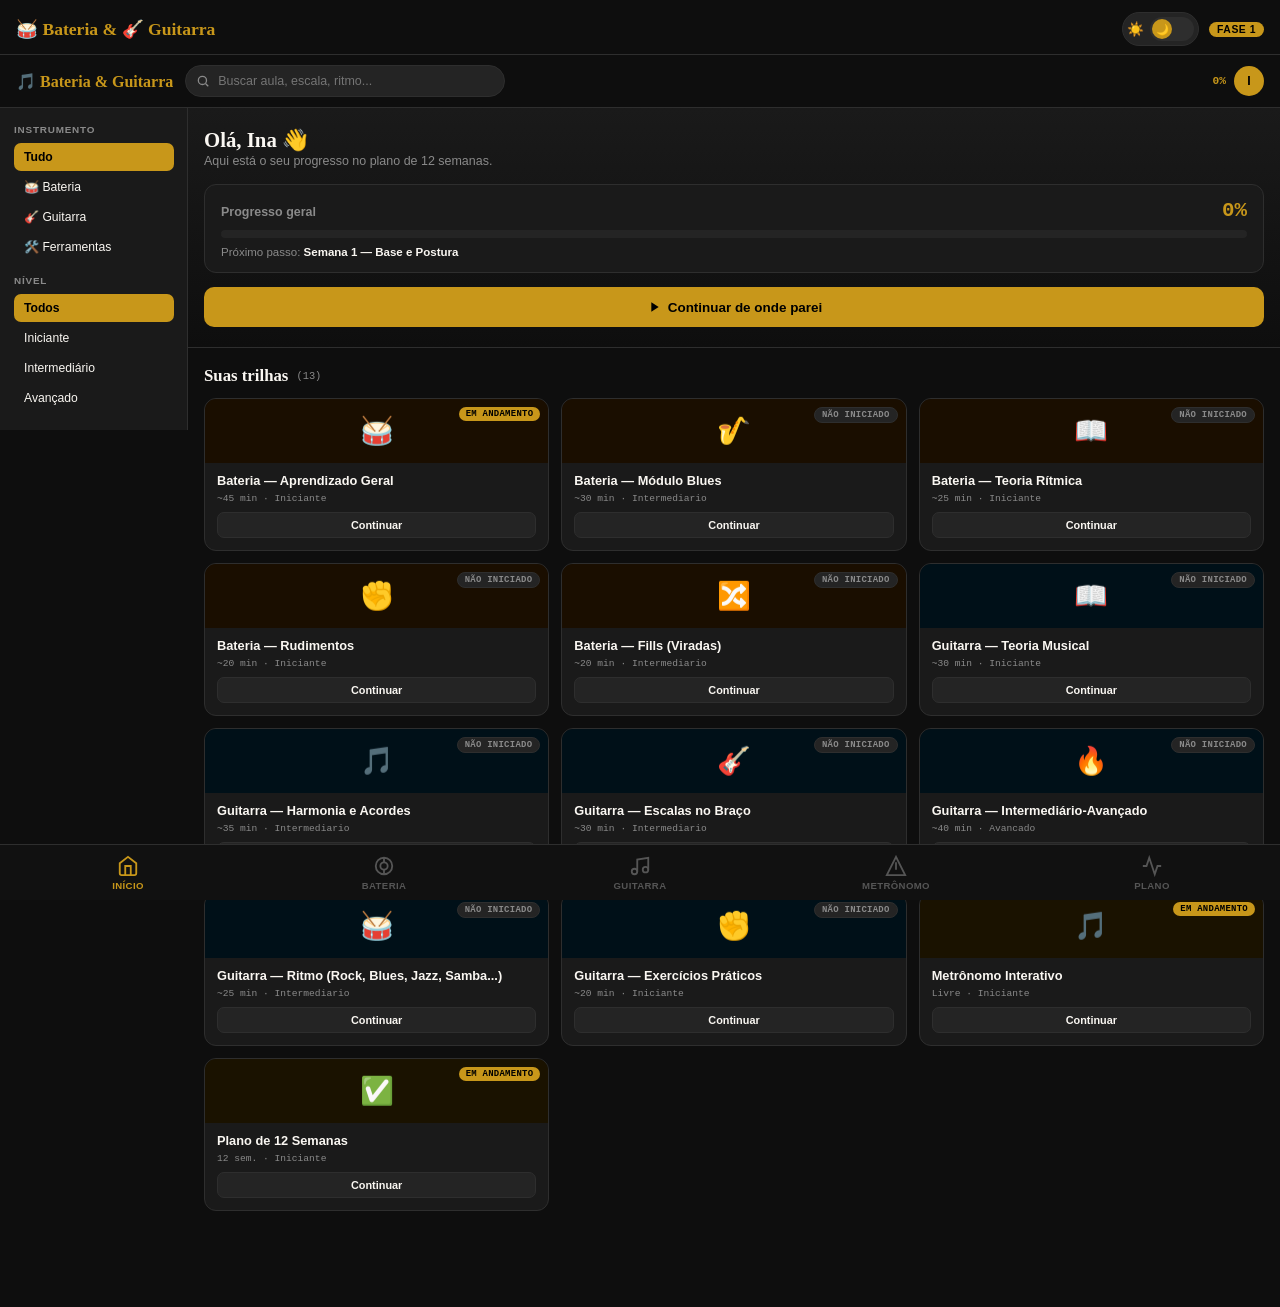
==== commit 3109ab8e: "Add new CSS variables and update dashboard layout" ====
--- a/index.html
+++ b/index.html
@@ -23,6 +23,8 @@
   --white: #FFFFFF;
   --font-display: 'Georgia', 'Times New Roman', serif;
   --font-body: -apple-system, 'Helvetica Neue', sans-serif;
+  --font-mono: 'SF Mono', 'Roboto Mono', 'Courier New', monospace;
+  --led: #3ECF6B;
   --radius: 10px;
   --tab-height: 56px;
   /* text-on-bg defaults (dark theme) */
@@ -67,6 +69,7 @@
   --gray: #756B5C;
   --lgray: #9A9080;
   --white: #1A1610;
+  --led: #1F9D4C;
   --text-main: #2A2420;
   --text-dim: #756B5C;
   --card-shadow: 0 1px 3px rgba(60,40,10,0.08);
@@ -760,6 +763,163 @@
   padding: 6px 6px 2px; font-size: 0.6rem; color: #8B6914;
 }
 
+/* ══════════════════════════════════════════════════════════════════════════
+   HOME DASHBOARD — header sticky, hero progresso, grid de trilhas, sidebar
+   ══════════════════════════════════════════════════════════════════════════ */
+
+/* ── DASHBOARD HEADER (sticky, busca, perfil) ── */
+.dash-header {
+  position: sticky; top: 0; z-index: 95;
+  display: flex; align-items: center; gap: 12px;
+  padding: 10px 16px; background: var(--bg);
+  border-bottom: 1px solid var(--border);
+}
+.dash-logo { font-family: var(--font-display); font-weight: 800; font-size: 1rem; color: var(--gold); flex-shrink: 0; }
+.dash-search-wrap { flex: 1; position: relative; max-width: 320px; }
+.dash-search {
+  width: 100%; background: var(--surface2); border: 1px solid var(--border);
+  border-radius: 20px; padding: 8px 14px 8px 32px;
+  font-size: 0.78rem; color: var(--cream); outline: none;
+}
+.dash-search:focus { border-color: var(--gold); }
+.dash-search-icon {
+  position: absolute; left: 11px; top: 50%; transform: translateY(-50%);
+  width: 14px; height: 14px; color: var(--gray); pointer-events: none;
+}
+.dash-search-results {
+  position: absolute; top: calc(100% + 4px); left: 0; right: 0;
+  background: var(--surface); border: 1px solid var(--border); border-radius: 10px;
+  max-height: 240px; overflow-y: auto; z-index: 50; display: none;
+  box-shadow: 0 8px 24px rgba(0,0,0,0.3);
+}
+.dash-search-results.show { display: block; }
+.dash-search-result {
+  display: flex; align-items: center; gap: 8px;
+  padding: 9px 12px; font-size: 0.76rem; color: var(--cream);
+  border-bottom: 1px solid var(--border); cursor: pointer;
+}
+.dash-search-result:last-child { border-bottom: none; }
+.dash-search-result:active { background: var(--surface2); }
+.dash-search-result .res-track { font-size: 0.6rem; color: var(--gold); flex-shrink: 0; font-weight: 700; }
+.dash-search-empty { padding: 14px 12px; font-size: 0.74rem; color: var(--gray); text-align: center; }
+.dash-profile {
+  display: flex; align-items: center; gap: 8px; flex-shrink: 0; margin-left: auto;
+}
+.dash-profile-pct {
+  font-family: var(--font-mono); font-size: 0.7rem; font-weight: 700; color: var(--gold);
+}
+.dash-avatar {
+  width: 30px; height: 30px; border-radius: 50%;
+  background: var(--gold); color: #000; font-weight: 800; font-size: 0.78rem;
+  display: flex; align-items: center; justify-content: center; flex-shrink: 0;
+}
+.dash-menu-btn {
+  display: none; width: 30px; height: 30px; border-radius: 8px;
+  background: var(--surface2); border: 1px solid var(--border);
+  align-items: center; justify-content: center; flex-shrink: 0; cursor: pointer;
+}
+.dash-menu-btn svg { width: 16px; height: 16px; color: var(--cream); }
+
+/* ── HERO / PROGRESS SUMMARY ── */
+.dash-hero {
+  padding: 20px 16px; border-bottom: 1px solid var(--border);
+  background: linear-gradient(180deg, var(--surface) 0%, var(--bg) 100%);
+}
+.dash-hero-greeting { font-size: 1.3rem; font-weight: 800; color: var(--cream); font-family: var(--font-display); margin-bottom: 2px; }
+.dash-hero-sub { font-size: 0.78rem; color: var(--gray); margin-bottom: 16px; }
+.dash-progress-card {
+  background: var(--surface); border: 1px solid var(--border); border-radius: 12px;
+  padding: 14px 16px; margin-bottom: 14px;
+}
+.dash-progress-top { display: flex; justify-content: space-between; align-items: baseline; margin-bottom: 8px; }
+.dash-progress-label { font-size: 0.78rem; color: var(--gray); font-weight: 600; }
+.dash-progress-pct { font-family: var(--font-mono); font-size: 1.3rem; font-weight: 800; color: var(--gold); }
+.dash-progress-track { height: 8px; border-radius: 4px; background: var(--surface2); overflow: hidden; }
+.dash-progress-fill {
+  height: 100%; border-radius: 4px; width: 0%;
+  background: linear-gradient(90deg, var(--gold), var(--gold2));
+  transition: width 1s cubic-bezier(.22,1,.36,1);
+}
+.dash-progress-next { font-size: 0.72rem; color: var(--gray); margin-top: 8px; }
+.dash-progress-next b { color: var(--cream); }
+.dash-continue-btn {
+  width: 100%; padding: 12px; border-radius: 10px; border: none;
+  background: var(--gold); color: #000; font-size: 0.84rem; font-weight: 800;
+  cursor: pointer; display: flex; align-items: center; justify-content: center; gap: 6px;
+}
+.dash-continue-btn:active { transform: scale(0.98); }
+.dash-continue-btn svg { width: 16px; height: 16px; }
+
+/* ── LAYOUT: sidebar + main grid ── */
+.dash-body { display: flex; align-items: flex-start; }
+.dash-sidebar {
+  width: 0; overflow: hidden; flex-shrink: 0;
+  background: var(--surface); border-right: 1px solid var(--border);
+  transition: width 0.2s ease;
+}
+.dash-sidebar.open { width: 188px; }
+.dash-sidebar-inner { width: 188px; padding: 16px 14px; }
+.dash-sidebar-title { font-size: 0.62rem; font-weight: 800; color: var(--gray); text-transform: uppercase; letter-spacing: 0.08em; margin: 14px 0 8px; }
+.dash-sidebar-title:first-child { margin-top: 0; }
+.dash-filter-chip {
+  display: block; width: 100%; text-align: left;
+  font-size: 0.76rem; color: var(--cream); padding: 7px 10px; border-radius: 7px;
+  background: none; border: none; cursor: pointer; margin-bottom: 2px;
+}
+.dash-filter-chip.active { background: var(--gold); color: #000; font-weight: 700; }
+.dash-filter-chip:not(.active):active { background: var(--surface2); }
+.dash-main { flex: 1; min-width: 0; padding: 18px 16px 24px; }
+.dash-section-title {
+  font-size: 1.05rem; font-weight: 800; color: var(--cream); font-family: var(--font-display);
+  margin-bottom: 12px; display: flex; align-items: center; gap: 8px;
+}
+.dash-section-title .count { font-family: var(--font-mono); font-size: 0.65rem; color: var(--gray); font-weight: 400; }
+
+/* ── TRACK CARDS GRID ── */
+.dash-grid { display: grid; grid-template-columns: 1fr 1fr; gap: 12px; }
+.dash-card {
+  background: var(--surface); border: 1px solid var(--border); border-radius: 12px;
+  overflow: hidden; text-align: left; cursor: pointer;
+  transition: transform 0.15s, box-shadow 0.15s, border-color 0.15s;
+}
+.dash-card:hover { transform: translateY(-2px); box-shadow: 0 8px 20px rgba(0,0,0,0.25); border-color: var(--gold); }
+.dash-card:active { transform: scale(0.98); }
+.dash-card-thumb {
+  height: 64px; display: flex; align-items: center; justify-content: center;
+  font-size: 1.7rem; position: relative;
+}
+.dash-card-badge {
+  position: absolute; top: 8px; right: 8px;
+  font-family: var(--font-mono); font-size: 0.56rem; font-weight: 800;
+  padding: 2px 7px; border-radius: 10px; text-transform: uppercase; letter-spacing: 0.03em;
+}
+.dash-card-badge.status-done { background: #1A5C1A; color: #6FE08A; }
+.dash-card-badge.status-progress { background: var(--gold); color: #000; }
+.dash-card-badge.status-new { background: var(--surface2); color: var(--gray); border: 1px solid var(--border); }
+.dash-card-body { padding: 10px 12px 12px; }
+.dash-card-title { font-size: 0.8rem; font-weight: 700; color: var(--cream); line-height: 1.25; margin-bottom: 4px; }
+.dash-card-meta { font-family: var(--font-mono); font-size: 0.6rem; color: var(--gray); margin-bottom: 8px; }
+.dash-card-btn {
+  width: 100%; padding: 6px; border-radius: 7px; border: 1px solid var(--border);
+  background: var(--surface2); color: var(--cream); font-size: 0.68rem; font-weight: 700;
+  cursor: pointer;
+}
+.dash-card-btn:active { background: var(--gold); color: #000; border-color: var(--gold); }
+
+@media (min-width: 720px) {
+  .dash-menu-btn { display: none !important; }
+  .dash-sidebar { width: 188px; }
+  .dash-grid { grid-template-columns: repeat(3, 1fr); }
+}
+@media (max-width: 719px) {
+  .dash-menu-btn { display: flex; }
+  .dash-sidebar { position: fixed; top: 0; left: 0; bottom: 0; z-index: 150; width: 0; }
+  .dash-sidebar.open { width: 220px; box-shadow: 8px 0 24px rgba(0,0,0,0.4); }
+  .dash-sidebar-inner { width: 220px; }
+  .dash-sidebar-overlay { display: none; position: fixed; inset: 0; background: rgba(0,0,0,0.5); z-index: 140; }
+  .dash-sidebar-overlay.show { display: block; }
+}
+
 /* ── STRUM VISUALIZATION (padrões de rasqueado) ── */
 .sv { display: flex; gap: 4px; flex-wrap: wrap; }
 .sc {
@@ -859,62 +1019,84 @@
 <!-- ── PAGE: HOME ── -->
 <!-- ══════════════════════════════ HOME PAGE ══ -->
 <!-- ══════════════════════════════ HOME PAGE ══ -->
+<!--
+  ════════════════════════════════════════════════════════════════════════
+  HOME DASHBOARD — onde trocar dados reais:
+  - Nome do usuário: variável DASH_USER_NAME no script principal (perto de DASH_TRACKS)
+  - % de progresso: calculado automaticamente a partir de WEEKS/checkedItems
+    (mesmo sistema usado na aba Plano) — não precisa editar à mão
+  - Lista de trilhas/lições: array DASH_TRACKS no script principal,
+    função buildDashboard() — já populado com os módulos reais do site
+  ════════════════════════════════════════════════════════════════════════
+-->
 <div class="page active" id="page-home">
-  <div style="padding:40px 20px 32px;border-bottom:1px solid var(--border);background:linear-gradient(165deg, var(--surface) 0%, var(--bg) 70%);position:relative;overflow:hidden;text-align:center">
-    <div style="position:absolute;top:-30px;left:50%;transform:translateX(-50%);width:200px;height:200px;border-radius:50%;background:radial-gradient(circle, rgba(200,151,26,0.14) 0%, transparent 70%)"></div>
-    <div style="font-size:0.65rem;color:var(--gold);font-weight:700;text-transform:uppercase;letter-spacing:.18em;margin-bottom:14px;position:relative">Seu curso personalizado</div>
-    <div style="font-size:2.3rem;font-weight:900;color:var(--cream);line-height:1.18;margin-bottom:14px;font-family:var(--font-display);position:relative">Toque como<br><span style="color:var(--gold)">você imagina</span></div>
-    <div style="width:40px;height:2px;background:var(--gold);margin:0 auto 14px;position:relative;border-radius:2px"></div>
-    <div style="font-size:0.82rem;color:var(--gray);line-height:1.6;margin-bottom:18px;position:relative;max-width:320px;margin-left:auto;margin-right:auto">Teoria, exercícios, metrônomo e plano — tudo num lugar. Cada coisa explicada do zero.</div>
-    <div style="display:flex;gap:6px;flex-wrap:wrap;position:relative;justify-content:center">
-      <span style="font-size:0.65rem;font-weight:700;padding:5px 12px;border-radius:20px;background:rgba(200,151,26,0.12);border:1px solid var(--gold);color:var(--gold)">🥁 D-Tech Nexus</span>
-      <span style="font-size:0.65rem;font-weight:700;padding:5px 12px;border-radius:20px;background:rgba(200,151,26,0.12);border:1px solid var(--gold);color:var(--gold)">🎸 Telecaster LH</span>
-      <span style="font-size:0.65rem;font-weight:700;padding:5px 12px;border-radius:20px;background:var(--surface2);border:1px solid var(--border);color:var(--gray)">📅 12 semanas</span>
-    </div>
-  </div>
-
-  <div style="padding:28px 16px 10px"><h2 style="font-size:1.3rem;font-weight:800;color:var(--cream);font-family:var(--font-display)">Acesso rápido</h2></div>
-  <div style="display:grid;grid-template-columns:1fr 1fr;gap:10px;padding:0 16px;margin-top:4px">
-    <button onclick="go('bateria')" style="background:var(--surface);border:1px solid var(--border);border-radius:14px;padding:16px;text-align:left;cursor:pointer;transition:border-color .15s">
-      <div style="font-size:1.5rem;margin-bottom:8px">🥁</div>
-      <div style="font-size:0.82rem;font-weight:700;color:var(--cream)">Bateria</div>
-      <div style="font-size:0.68rem;color:var(--gray);margin-top:2px">Grooves & Fills</div>
+
+  <header class="dash-header" role="banner">
+    <button class="dash-menu-btn" id="dashMenuBtn" aria-label="Abrir menu de filtros" aria-expanded="false" aria-controls="dashSidebar">
+      <svg viewBox="0 0 24 24" fill="none" stroke="currentColor" stroke-width="2"><line x1="3" y1="6" x2="21" y2="6"/><line x1="3" y1="12" x2="21" y2="12"/><line x1="3" y1="18" x2="21" y2="18"/></svg>
     </button>
-    <button onclick="go('guitarra')" style="background:var(--surface);border:1px solid var(--border);border-radius:14px;padding:16px;text-align:left;cursor:pointer;transition:border-color .15s">
-      <div style="font-size:1.5rem;margin-bottom:8px">🎸</div>
-      <div style="font-size:0.82rem;font-weight:700;color:var(--cream)">Guitarra</div>
-      <div style="font-size:0.68rem;color:var(--gray);margin-top:2px">Teoria & Escalas</div>
-    </button>
-    <button onclick="go('metronomo')" style="background:var(--surface);border:1px solid var(--gold);border-radius:14px;padding:16px;text-align:left;cursor:pointer">
-      <div style="font-size:1.5rem;margin-bottom:8px">🎵</div>
-      <div style="font-size:0.82rem;font-weight:700;color:var(--gold)">Metrônomo</div>
-      <div style="font-size:0.68rem;color:var(--gray);margin-top:2px">Praticar agora</div>
-    </button>
-    <button onclick="go('progresso')" style="background:var(--surface);border:1px solid var(--border);border-radius:14px;padding:16px;text-align:left;cursor:pointer">
-      <div style="font-size:1.5rem;margin-bottom:8px">✅</div>
-      <div style="font-size:0.82rem;font-weight:700;color:var(--cream)">Plano</div>
-      <div style="font-size:0.68rem;color:var(--gray);margin-top:2px">12 semanas</div>
-    </button>
-  </div>
-
-  <div style="padding:30px 16px 10px;display:flex;align-items:center;gap:8px">
-    <h2 style="font-size:1.3rem;font-weight:800;color:var(--cream);font-family:var(--font-display)">Rotina de hoje</h2>
-    <span style="font-size:0.62rem;font-weight:700;padding:3px 9px;border-radius:10px;background:var(--gold);color:#000;text-transform:uppercase;letter-spacing:.06em">45 min</span>
-  </div>
-  <div class="module-card" style="margin:0 16px 8px">
-    <div style="padding:12px 14px" id="routineList"></div>
-  </div>
-
-  <div style="padding:30px 16px 10px"><h2 style="font-size:1.3rem;font-weight:800;color:var(--cream);font-family:var(--font-display)">Progresso</h2></div>
-  <div class="module-card" style="margin:0 16px 20px;padding:16px">
-    <div style="display:flex;justify-content:space-between;margin-bottom:6px">
-      <span style="font-size:0.78rem;color:var(--gray)">Semanas concluídas</span>
-      <span style="font-size:0.78rem;font-weight:700;color:var(--gold)" id="homeProgLabel">0 / 12</span>
-    </div>
-    <div style="background:var(--border);border-radius:4px;height:7px;margin:6px 0;overflow:hidden">
-      <div style="height:100%;border-radius:4px;background:linear-gradient(90deg, var(--gold), var(--gold2));width:0%;transition:width .4s" id="homeProgBar"></div>
-    </div>
-    <div style="margin-top:10px;font-size:0.68rem;color:var(--gray)">Marque tarefas na aba Plano para avançar</div>
+    <div class="dash-logo">🎵 Bateria &amp; Guitarra</div>
+    <div class="dash-search-wrap" role="search">
+      <svg class="dash-search-icon" viewBox="0 0 24 24" fill="none" stroke="currentColor" stroke-width="2.2"><circle cx="11" cy="11" r="7"/><line x1="21" y1="21" x2="16.65" y2="16.65"/></svg>
+      <input type="text" class="dash-search" id="dashSearch" placeholder="Buscar aula, escala, ritmo..." aria-label="Buscar conteúdo" autocomplete="off">
+      <div class="dash-search-results" id="dashSearchResults" role="listbox" aria-label="Resultados da busca"></div>
+    </div>
+    <div class="dash-profile">
+      <span class="dash-profile-pct" id="dashHeaderPct">0%</span>
+      <div class="dash-avatar" aria-hidden="true" id="dashAvatarInitial">I</div>
+    </div>
+  </header>
+
+  <div class="dash-sidebar-overlay" id="dashSidebarOverlay"></div>
+
+  <div class="dash-body">
+    <!-- Sidebar: filtros simulados por trilha/nível -->
+    <aside class="dash-sidebar" id="dashSidebar" aria-label="Filtros">
+      <div class="dash-sidebar-inner">
+        <div class="dash-sidebar-title">Instrumento</div>
+        <button class="dash-filter-chip active" data-filter="all" onclick="setDashFilter('all',this)">Tudo</button>
+        <button class="dash-filter-chip" data-filter="bateria" onclick="setDashFilter('bateria',this)">🥁 Bateria</button>
+        <button class="dash-filter-chip" data-filter="guitarra" onclick="setDashFilter('guitarra',this)">🎸 Guitarra</button>
+        <button class="dash-filter-chip" data-filter="ferramentas" onclick="setDashFilter('ferramentas',this)">🛠️ Ferramentas</button>
+
+        <div class="dash-sidebar-title">Nível</div>
+        <button class="dash-filter-chip active" data-level="all" onclick="setDashLevel('all',this)">Todos</button>
+        <button class="dash-filter-chip" data-level="iniciante" onclick="setDashLevel('iniciante',this)">Iniciante</button>
+        <button class="dash-filter-chip" data-level="intermediario" onclick="setDashLevel('intermediario',this)">Intermediário</button>
+        <button class="dash-filter-chip" data-level="avancado" onclick="setDashLevel('avancado',this)">Avançado</button>
+      </div>
+    </aside>
+
+    <!-- Main: hero de progresso + grid de trilhas -->
+    <main class="dash-main" role="main">
+      <section class="dash-hero" style="margin:-18px -16px 18px;padding:20px 16px">
+        <div class="dash-hero-greeting" id="dashGreeting">Olá, Ina 👋</div>
+        <div class="dash-hero-sub">Aqui está o seu progresso no plano de 12 semanas.</div>
+
+        <div class="dash-progress-card">
+          <div class="dash-progress-top">
+            <span class="dash-progress-label">Progresso geral</span>
+            <span class="dash-progress-pct" id="dashProgressPct" data-progress="0">0%</span>
+          </div>
+          <div class="dash-progress-track">
+            <div class="dash-progress-fill" id="dashProgressFill"></div>
+          </div>
+          <div class="dash-progress-next" id="dashProgressNext">Carregando seu próximo passo...</div>
+        </div>
+
+        <button class="dash-continue-btn" id="dashContinueBtn" onclick="dashContinue()">
+          <svg viewBox="0 0 24 24" fill="currentColor"><path d="M8 5v14l11-7z"/></svg>
+          Continuar de onde parei
+        </button>
+      </section>
+
+      <section aria-labelledby="dashGridTitle">
+        <div class="dash-section-title" id="dashGridTitle">
+          Suas trilhas <span class="count" id="dashGridCount"></span>
+        </div>
+        <div class="dash-grid" id="dashGrid" role="list"></div>
+      </section>
+    </main>
   </div>
 </div>
 
@@ -3300,6 +3482,249 @@
     html += '</div></div></div>';
   });
   el.innerHTML = html;
+  buildDashboard();
+}
+
+// ══ DASHBOARD: dados reais das trilhas/lições ════════════════════════════════
+// Cada item: id (usado pelo onclick), title, track (bateria/guitarra/ferramentas),
+// level (iniciante/intermediario/avancado), icon, duration (estimativa), nav (como abrir)
+var DASH_TRACKS = [
+  {id:'bat-geral', title:'Bateria — Aprendizado Geral', track:'bateria', level:'iniciante',
+   icon:'🥁', duration:'~45 min', go:'bateria', sub:'bat-geral', subFn:'showBatTab'},
+  {id:'bat-blues', title:'Bateria — Módulo Blues', track:'bateria', level:'intermediario',
+   icon:'🎷', duration:'~30 min', go:'bateria', sub:'bat-blues', subFn:'showBatTab'},
+  {id:'bat-teoria', title:'Bateria — Teoria Rítmica', track:'bateria', level:'iniciante',
+   icon:'📖', duration:'~25 min', go:'bateria', sub:'bat-teoria', subFn:'showBatTab'},
+  {id:'bat-rudimentos', title:'Bateria — Rudimentos', track:'bateria', level:'iniciante',
+   icon:'✊', duration:'~20 min', go:'bateria', sub:'bat-rudimentos', subFn:'showBatTab'},
+  {id:'bat-fills', title:'Bateria — Fills (Viradas)', track:'bateria', level:'intermediario',
+   icon:'🔀', duration:'~20 min', go:'bateria', sub:'bat-fills', subFn:'showBatTab'},
+  {id:'guit-teoria', title:'Guitarra — Teoria Musical', track:'guitarra', level:'iniciante',
+   icon:'📖', duration:'~30 min', go:'guitarra', sub:'guit-teoria', subFn:'showGuitTab'},
+  {id:'guit-harmonia', title:'Guitarra — Harmonia e Acordes', track:'guitarra', level:'intermediario',
+   icon:'🎵', duration:'~35 min', go:'guitarra', sub:'guit-harmonia', subFn:'showGuitTab'},
+  {id:'guit-escalas', title:'Guitarra — Escalas no Braço', track:'guitarra', level:'intermediario',
+   icon:'🎸', duration:'~30 min', go:'guitarra', sub:'guit-escalas', subFn:'showGuitTab'},
+  {id:'guit-avancado', title:'Guitarra — Intermediário-Avançado', track:'guitarra', level:'avancado',
+   icon:'🔥', duration:'~40 min', go:'guitarra', sub:'guit-avancado', subFn:'showGuitTab'},
+  {id:'guit-ritmo', title:'Guitarra — Ritmo (Rock, Blues, Jazz, Samba...)', track:'guitarra', level:'intermediario',
+   icon:'🥁', duration:'~25 min', go:'guitarra', sub:'guit-ritmo', subFn:'showGuitTab'},
+  {id:'guit-exercicios', title:'Guitarra — Exercícios Práticos', track:'guitarra', level:'iniciante',
+   icon:'✊', duration:'~20 min', go:'guitarra', sub:'guit-exercicios', subFn:'showGuitTab'},
+  {id:'metronomo', title:'Metrônomo Interativo', track:'ferramentas', level:'iniciante',
+   icon:'🎵', duration:'Livre', go:'metronomo', sub:null, subFn:null},
+  {id:'progresso', title:'Plano de 12 Semanas', track:'ferramentas', level:'iniciante',
+   icon:'✅', duration:'12 sem.', go:'progresso', sub:null, subFn:null},
+];
+
+var dashState = { trackFilter: 'all', levelFilter: 'all', searchTerm: '' };
+var DASH_USER_NAME = 'Ina'; // <- troque o nome do usuário aqui
+
+function dashItemStatus(item) {
+  // status calculado: 'done' se a semana correspondente do plano estiver completa,
+  // 'progress' se for a trilha sugerida atual, senão 'new'
+  if (item.go === 'progresso') {
+    var allDone = WEEKS.length > 0 && WEEKS.every(function(w){ return w.tasks.every(function(_,i){ return checkedItems[w.n+'-'+i]; }); });
+    return allDone ? 'done' : 'progress';
+  }
+  if (item.go === 'metronomo') return 'progress';
+  var current = dashCurrentItemId();
+  if (item.id === current) return 'progress';
+  return 'new';
+}
+
+function dashCurrentItemId() {
+  // sugere a trilha de bateria ou guitarra ligada à fase atual do plano (1a semana incompleta)
+  var firstIncomplete = WEEKS.find(function(w){ return !w.tasks.every(function(_,i){ return checkedItems[w.n+'-'+i]; }); });
+  if (!firstIncomplete) return 'progresso';
+  // semanas 1-4 = geral iniciante, 5-8 = blues/teoria, 9-12 = avançado (heurística simples)
+  if (firstIncomplete.n <= 4) return 'bat-geral';
+  if (firstIncomplete.n <= 8) return 'guit-harmonia';
+  return 'guit-avancado';
+}
+
+function dashBadgeLabel(status) {
+  if (status === 'done') return 'Concluído';
+  if (status === 'progress') return 'Em andamento';
+  return 'Não iniciado';
+}
+
+function buildDashboard() {
+  updateDashProgress();
+  renderDashGrid();
+}
+
+function updateDashProgress() {
+  var total = WEEKS.length;
+  var done = WEEKS.filter(function(w) {
+    return w.tasks.every(function(_, i) { return checkedItems[w.n+'-'+i]; });
+  }).length;
+  var pct = total ? Math.round((done/total)*100) : 0;
+
+  var greet = document.getElementById('dashGreeting');
+  if (greet) greet.textContent = 'Olá, ' + DASH_USER_NAME + ' 👋';
+  var avatar = document.getElementById('dashAvatarInitial');
+  if (avatar) avatar.textContent = DASH_USER_NAME.charAt(0).toUpperCase();
+
+  var headerPct = document.getElementById('dashHeaderPct');
+  if (headerPct) headerPct.textContent = pct + '%';
+
+  var pctEl = document.getElementById('dashProgressPct');
+  if (pctEl) { pctEl.textContent = pct + '%'; pctEl.setAttribute('data-progress', pct); }
+
+  var fill = document.getElementById('dashProgressFill');
+  if (fill) {
+    // anima após um pequeno delay para garantir transição visível
+    setTimeout(function() { fill.style.width = pct + '%'; }, 80);
+  }
+
+  var nextEl = document.getElementById('dashProgressNext');
+  if (nextEl) {
+    var firstIncomplete = WEEKS.find(function(w){ return !w.tasks.every(function(_,i){ return checkedItems[w.n+'-'+i]; }); });
+    if (firstIncomplete) {
+      nextEl.innerHTML = 'Próximo passo: <b>Semana ' + firstIncomplete.n + ' — ' + firstIncomplete.title + '</b>';
+    } else if (total > 0) {
+      nextEl.innerHTML = '<b>Plano de 12 semanas concluído!</b> Hora de revisar ou criar um novo objetivo.';
+    } else {
+      nextEl.textContent = 'Carregando plano...';
+    }
+  }
+}
+
+function renderDashGrid() {
+  var grid = document.getElementById('dashGrid');
+  if (!grid) return;
+  var term = dashState.searchTerm.trim().toLowerCase();
+  var items = DASH_TRACKS.filter(function(it) {
+    if (dashState.trackFilter !== 'all' && it.track !== dashState.trackFilter) return false;
+    if (dashState.levelFilter !== 'all' && it.level !== dashState.levelFilter) return false;
+    if (term && it.title.toLowerCase().indexOf(term) === -1) return false;
+    return true;
+  });
+
+  var countEl = document.getElementById('dashGridCount');
+  if (countEl) countEl.textContent = '(' + items.length + ')';
+
+  if (items.length === 0) {
+    grid.innerHTML = '<div style="grid-column:1/-1;padding:20px;text-align:center;font-size:0.78rem;color:var(--gray)">Nenhuma trilha encontrada com esses filtros.</div>';
+    return;
+  }
+
+  var thumbColors = {bateria:'#1A0E00', guitarra:'#001018', ferramentas:'#1A1200'};
+
+  grid.innerHTML = items.map(function(it) {
+    var status = dashItemStatus(it);
+    var badgeCls = status === 'done' ? 'status-done' : status === 'progress' ? 'status-progress' : 'status-new';
+    var bg = thumbColors[it.track] || 'var(--surface2)';
+    return '<article class="dash-card" role="listitem" tabindex="0" onclick="dashCardClick(\'' + it.id + '\')" onkeydown="if(event.key===\'Enter\')dashCardClick(\'' + it.id + '\')">' +
+      '<div class="dash-card-thumb" style="background:' + bg + '">' +
+        '<span aria-hidden="true">' + it.icon + '</span>' +
+        '<span class="dash-card-badge ' + badgeCls + '" id="badge-' + it.id + '">' + dashBadgeLabel(status) + '</span>' +
+      '</div>' +
+      '<div class="dash-card-body">' +
+        '<div class="dash-card-title">' + it.title + '</div>' +
+        '<div class="dash-card-meta">' + it.duration + ' · ' + it.level.charAt(0).toUpperCase() + it.level.slice(1) + '</div>' +
+        '<button class="dash-card-btn" onclick="event.stopPropagation();dashCardClick(\'' + it.id + '\')">Continuar</button>' +
+      '</div>' +
+    '</article>';
+  }).join('');
+}
+
+function dashCardClick(itemId) {
+  var item = DASH_TRACKS.find(function(t){ return t.id === itemId; });
+  if (!item) return;
+  console.log('Continuar: ' + itemId);
+
+  // atualiza badge visualmente para "Em andamento" antes de navegar
+  var badge = document.getElementById('badge-' + itemId);
+  if (badge) { badge.textContent = 'Em andamento'; badge.className = 'dash-card-badge status-progress'; }
+
+  go(item.go);
+  if (item.sub && item.subFn === 'showBatTab' && typeof showBatTab === 'function') {
+    setTimeout(function(){ showBatTab(item.sub); }, 50);
+  } else if (item.sub && item.subFn === 'showGuitTab' && typeof showGuitTab === 'function') {
+    setTimeout(function(){ showGuitTab(item.sub); }, 50);
+  }
+}
+
+function dashContinue() {
+  var currentId = dashCurrentItemId();
+  // tenta achar um card "em andamento" primeiro
+  var progressItem = DASH_TRACKS.find(function(it){ return dashItemStatus(it) === 'progress'; });
+  var target = progressItem ? progressItem.id : (DASH_TRACKS[0] && DASH_TRACKS[0].id);
+  if (!target) return;
+
+  // foca/rola até o card no grid (a home já mostra o grid, então scroll suave até ele)
+  var card = document.querySelector('[onclick*="dashCardClick(\'' + target + '\'"]');
+  if (card) {
+    card.scrollIntoView({behavior:'smooth', block:'center'});
+    card.style.outline = '2px solid var(--gold)';
+    setTimeout(function(){ card.style.outline = 'none'; }, 1400);
+  } else {
+    dashCardClick(target);
+  }
+}
+
+// ── Busca simulada (filtra título dos cards em tempo real) ──
+function dashSearchInput(val) {
+  dashState.searchTerm = val;
+  renderDashGrid();
+
+  var resultsBox = document.getElementById('dashSearchResults');
+  if (!resultsBox) return;
+  var term = val.trim().toLowerCase();
+  if (!term) { resultsBox.classList.remove('show'); resultsBox.innerHTML = ''; return; }
+
+  var matches = DASH_TRACKS.filter(function(it){ return it.title.toLowerCase().indexOf(term) >= 0; }).slice(0, 6);
+  if (matches.length === 0) {
+    resultsBox.innerHTML = '<div class="dash-search-empty">Nada encontrado para "' + val + '"</div>';
+  } else {
+    resultsBox.innerHTML = matches.map(function(it) {
+      var trackLabel = it.track === 'bateria' ? 'BAT' : it.track === 'guitarra' ? 'GUI' : 'FER';
+      return '<div class="dash-search-result" role="option" onclick="dashCardClick(\'' + it.id + '\');document.getElementById(\'dashSearchResults\').classList.remove(\'show\')">' +
+        '<span class="res-track">' + trackLabel + '</span><span>' + it.title + '</span></div>';
+    }).join('');
+  }
+  resultsBox.classList.add('show');
+}
+
+document.addEventListener('click', function(e) {
+  var wrap = document.querySelector('.dash-search-wrap');
+  var results = document.getElementById('dashSearchResults');
+  if (wrap && results && !wrap.contains(e.target)) results.classList.remove('show');
+});
+
+// ── Filtros da sidebar ──
+function setDashFilter(track, btn) {
+  dashState.trackFilter = track;
+  document.querySelectorAll('[data-filter]').forEach(function(b){ b.classList.toggle('active', b === btn); });
+  renderDashGrid();
+}
+function setDashLevel(level, btn) {
+  dashState.levelFilter = level;
+  document.querySelectorAll('[data-level]').forEach(function(b){ b.classList.toggle('active', b === btn); });
+  renderDashGrid();
+}
+
+// ── Toggle sidebar (mobile) ──
+function toggleDashSidebar() {
+  var sb = document.getElementById('dashSidebar');
+  var overlay = document.getElementById('dashSidebarOverlay');
+  var btn = document.getElementById('dashMenuBtn');
+  if (!sb) return;
+  var isOpen = sb.classList.toggle('open');
+  if (overlay) overlay.classList.toggle('show', isOpen);
+  if (btn) btn.setAttribute('aria-expanded', isOpen ? 'true' : 'false');
+}
+
+function initDashboard() {
+  buildDashboard();
+  var searchInput = document.getElementById('dashSearch');
+  if (searchInput) searchInput.addEventListener('input', function(e){ dashSearchInput(e.target.value); });
+  var menuBtn = document.getElementById('dashMenuBtn');
+  if (menuBtn) menuBtn.addEventListener('click', toggleDashSidebar);
+  var overlay = document.getElementById('dashSidebarOverlay');
+  if (overlay) overlay.addEventListener('click', toggleDashSidebar);
 }
 
 function toggleWeek(n) {
@@ -3717,6 +4142,7 @@
   buildTeoriaBat();
   buildTeoriaGuit();
   initStaffExamples();
+  initDashboard();
 });
 </script>
 </body>
